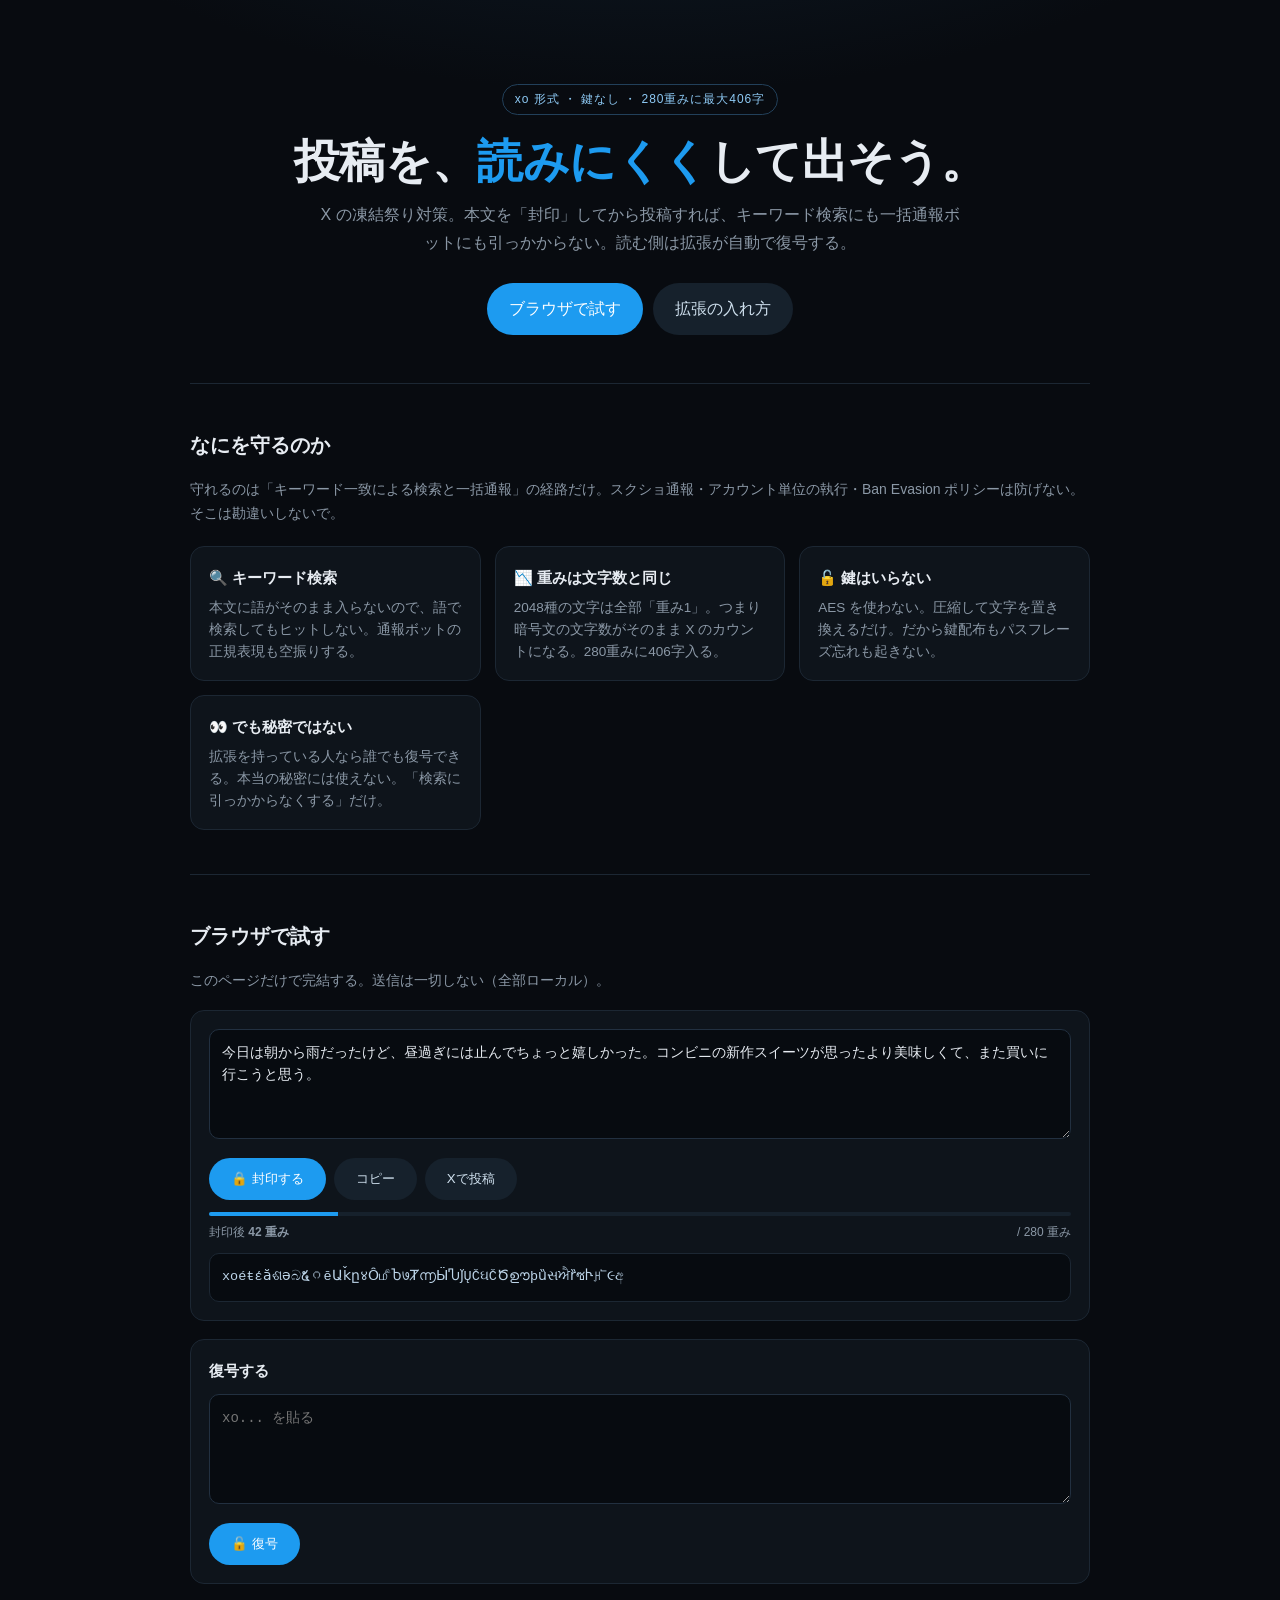
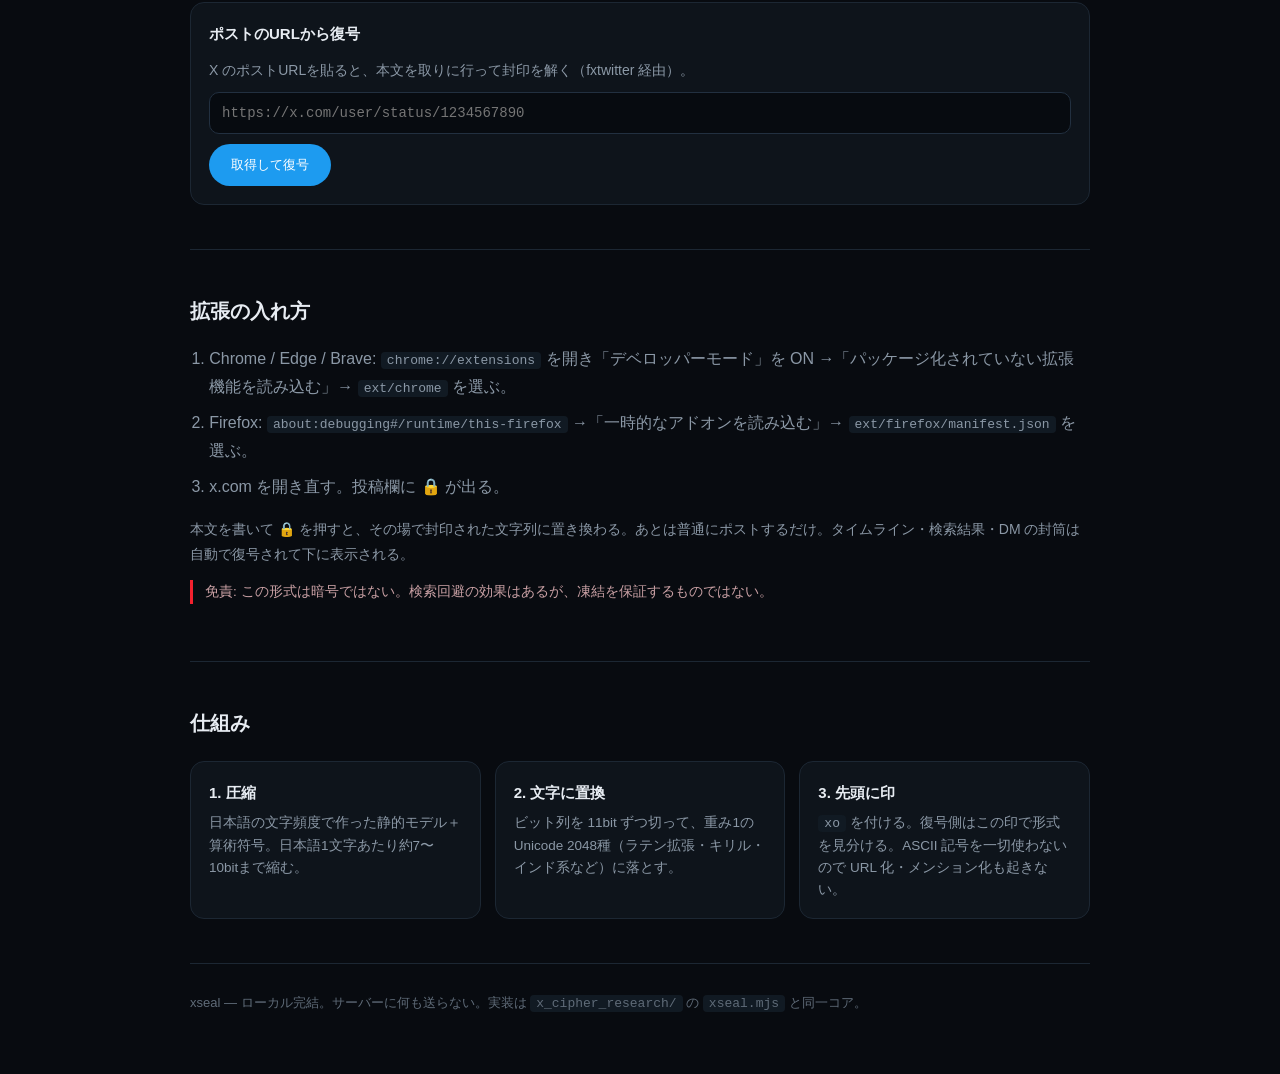
==== docs/index.html @ 74db797f "xseal v1.0.0 — X の投稿を「封印」する Chrome / Firefox 拡張 - 鍵なし・決定的な文字列変換（圧縮 + 文脈つき算術符号 + base2048） - X の重みがすべ" ====
<!doctype html>
<html lang="ja">
<head>
<meta charset="utf-8">
<meta name="viewport" content="width=device-width, initial-scale=1">
<title>xseal — X の投稿を封印して出そう</title>
<meta name="description" content="X の投稿・DM を平文のまま出さずに「封印」して投稿し、タイムライン上で復号する Chrome / Firefox 拡張とウェブツール。">
<style>
  :root { color-scheme: dark; --bg:#080b10; --card:#0e141b; --line:#1c2733; --fg:#e7ecf2; --dim:#8b98a6; --acc:#1d9bf0; }
  * { box-sizing: border-box; }
  body { margin:0; background:radial-gradient(1200px 600px at 50% -10%, #10202f 0%, var(--bg) 60%) no-repeat, var(--bg);
         color:var(--fg); font:16px/1.75 -apple-system,"Segoe UI","Hiragino Sans","Noto Sans JP",sans-serif; }
  .wrap { max-width: 940px; margin: 0 auto; padding: 0 20px; }
  header { padding: 84px 0 48px; text-align: center; }
  .badge { display:inline-block; padding:4px 12px; border:1px solid #22405a; border-radius:9999px; font-size:12px; color:#8ecaf5; letter-spacing:.08em; }
  h1 { font-size: clamp(30px, 6vw, 46px); line-height:1.25; margin: 18px 0 10px; letter-spacing:-.01em; }
  h1 span { color: var(--acc); }
  .lead { color: var(--dim); font-size: 16px; max-width: 640px; margin: 0 auto; }
  .cta { display:flex; gap:10px; justify-content:center; flex-wrap:wrap; margin-top: 26px; }
  a.btn, button { border:0; border-radius:9999px; padding:12px 22px; font:600 15px/1 inherit; cursor:pointer; text-decoration:none;
                  background:var(--acc); color:#fff; display:inline-block; }
  a.btn.ghost, button.ghost { background:#16212c; color:#cfe0ee; }
  a.btn:hover, button:hover { filter: brightness(1.12); }
  section { border-top:1px solid var(--line); padding: 44px 0; }
  h2 { font-size: 20px; margin: 0 0 8px; }
  .muted { color: var(--dim); font-size: 14px; }
  .grid { display:grid; grid-template-columns: repeat(auto-fit, minmax(220px, 1fr)); gap: 14px; margin-top: 20px; }
  .card { background: var(--card); border:1px solid var(--line); border-radius: 14px; padding: 18px 18px 16px; }
  .card h3 { margin: 0 0 6px; font-size: 15px; }
  .card p { margin: 0; color: var(--dim); font-size: 13.5px; line-height:1.65; }
  .tool { background: var(--card); border:1px solid var(--line); border-radius: 14px; padding: 18px; margin-top: 18px; }
  textarea { width:100%; min-height:110px; padding:12px; border-radius:10px; border:1px solid #223040; background:#070b10;
             color:var(--fg); font:14px/1.6 ui-monospace,"SF Mono",Menlo,monospace; resize:vertical; }
  textarea:focus { outline:2px solid var(--acc); outline-offset:-1px; }
  .row { display:flex; gap:8px; flex-wrap:wrap; align-items:center; margin-top:10px; }
  .meter { height:4px; border-radius:2px; background:#16212c; margin-top:12px; overflow:hidden; }
  .meter > i { display:block; height:100%; width:0; background:var(--acc); transition:width .2s; }
  .meter.over > i { background:#f4212e; }
  .stat { display:flex; justify-content:space-between; font-size:12px; color:var(--dim); margin-top:6px; }
  .ok { color:#2ecc71; } .bad { color:#f4212e; }
  code { background:#111a23; padding:1px 6px; border-radius:4px; font-size:13px; }
  .env { word-break:break-all; font:13.5px/1.7 ui-monospace,Menlo,monospace; color:#bcd4e8;
         background:#070b10; border:1px solid var(--line); border-radius:10px; padding:12px; margin-top:10px; max-height:180px; overflow:auto; }
  ol { padding-left: 1.2em; color: var(--dim); }
  ol li { margin: 8px 0; }
  footer { border-top:1px solid var(--line); padding: 28px 0 60px; color:#5f6b78; font-size:13px; }
  .warn { border-left:3px solid #f4212e; padding-left:12px; color:#c9a0a4; font-size:13.5px; }
</style>
</head>
<body>
<div class="wrap">
  <header>
    <span class="badge">xo 形式 ・ 鍵なし ・ 280重みに最大406字</span>
    <h1>投稿を、<span>読みにくく</span>して出そう。</h1>
    <p class="lead">X の凍結祭り対策。本文を「封印」してから投稿すれば、キーワード検索にも一括通報ボットにも引っかからない。読む側は拡張が自動で復号する。</p>
    <div class="cta">
      <a class="btn" href="#tool">ブラウザで試す</a>
      <a class="btn ghost" href="#ext">拡張の入れ方</a>
    </div>
  </header>

  <section id="why">
    <h2>なにを守るのか</h2>
    <p class="muted">守れるのは「キーワード一致による検索と一括通報」の経路だけ。スクショ通報・アカウント単位の執行・Ban Evasion ポリシーは防げない。そこは勘違いしないで。</p>
    <div class="grid">
      <div class="card"><h3>🔍 キーワード検索</h3><p>本文に語がそのまま入らないので、語で検索してもヒットしない。通報ボットの正規表現も空振りする。</p></div>
      <div class="card"><h3>📉 重みは文字数と同じ</h3><p>2048種の文字は全部「重み1」。つまり暗号文の文字数がそのまま X のカウントになる。280重みに406字入る。</p></div>
      <div class="card"><h3>🔓 鍵はいらない</h3><p>AES を使わない。圧縮して文字を置き換えるだけ。だから鍵配布もパスフレーズ忘れも起きない。</p></div>
      <div class="card"><h3>👀 でも秘密ではない</h3><p>拡張を持っている人なら誰でも復号できる。本当の秘密には使えない。「検索に引っかからなくする」だけ。</p></div>
    </div>
  </section>

  <section id="tool">
    <h2>ブラウザで試す</h2>
    <p class="muted">このページだけで完結する。送信は一切しない（全部ローカル）。</p>

    <div class="tool">
      <textarea id="plain">今日は朝から雨だったけど、昼過ぎには止んでちょっと嬉しかった。コンビニの新作スイーツが思ったより美味しくて、また買いに行こうと思う。</textarea>
      <div class="row">
        <button id="enc">🔒 封印する</button>
        <button class="ghost" id="copy">コピー</button>
        <button class="ghost" id="toX">Xで投稿</button>
      </div>
      <div class="meter" id="meter"><i></i></div>
      <div class="stat"><span>封印後 <b id="cw">—</b></span><span>/ 280 重み</span></div>
      <div class="env" id="cipher">ここに封印後の文字列が出ます</div>
    </div>

    <div class="tool">
      <h3 style="margin:0 0 10px;font-size:15px">復号する</h3>
      <textarea id="in" placeholder="xo... を貼る"></textarea>
      <div class="row"><button id="dec">🔓 復号</button><span id="decstat" class="muted" style="margin:0"></span></div>
      <div class="env" id="out" style="display:none"></div>
    </div>

    <div class="tool">
      <h3 style="margin:0 0 10px;font-size:15px">ポストのURLから復号</h3>
      <p class="muted" style="margin:0 0 10px">X のポストURLを貼ると、本文を取りに行って封印を解く（fxtwitter 経由）。</p>
      <input id="url" placeholder="https://x.com/user/status/1234567890" style="width:100%;padding:12px;border-radius:10px;border:1px solid #223040;background:#070b10;color:#e7ecf2;font:14px ui-monospace,Menlo,monospace">
      <div class="row"><button id="fetch">取得して復号</button><span id="fstat" class="muted" style="margin:0"></span></div>
      <div class="env" id="fout" style="display:none"></div>
    </div>
  </section>

  <section id="ext">
    <h2>拡張の入れ方</h2>
    <ol>
      <li>Chrome / Edge / Brave: <code>chrome://extensions</code> を開き「デベロッパーモード」を ON →「パッケージ化されていない拡張機能を読み込む」→ <code>ext/chrome</code> を選ぶ。</li>
      <li>Firefox: <code>about:debugging#/runtime/this-firefox</code> →「一時的なアドオンを読み込む」→ <code>ext/firefox/manifest.json</code> を選ぶ。</li>
      <li>x.com を開き直す。投稿欄に 🔒 が出る。</li>
    </ol>
    <p class="muted">本文を書いて 🔒 を押すと、その場で封印された文字列に置き換わる。あとは普通にポストするだけ。タイムライン・検索結果・DM の封筒は自動で復号されて下に表示される。</p>
    <p class="warn">免責: この形式は暗号ではない。検索回避の効果はあるが、凍結を保証するものではない。</p>
  </section>

  <section id="how">
    <h2>仕組み</h2>
    <div class="grid">
      <div class="card"><h3>1. 圧縮</h3><p>日本語の文字頻度で作った静的モデル＋算術符号。日本語1文字あたり約7〜10bitまで縮む。</p></div>
      <div class="card"><h3>2. 文字に置換</h3><p>ビット列を 11bit ずつ切って、重み1の Unicode 2048種（ラテン拡張・キリル・インド系など）に落とす。</p></div>
      <div class="card"><h3>3. 先頭に印</h3><p><code>xo</code> を付ける。復号側はこの印で形式を見分ける。ASCII 記号を一切使わないので URL 化・メンション化も起きない。</p></div>
    </div>
  </section>

  <footer>
    xseal — ローカル完結。サーバーに何も送らない。実装は <code>x_cipher_research/</code> の <code>xseal.mjs</code> と同一コア。
  </footer>
</div>

<script>/* xseal core (generated) — do not edit. source: x_cipher_research/*.mjs */
(function () {
'use strict';
// ==== alpha1024.mjs ====
// 重み1で安全に使える1024文字（NFC安定・ASCII記号/RTL/結合文字を除外）
// 情報量: 1文字=10bit=1.25バイト
const ALPHA = "¡¢£¤¥¦§©«¬®°±¶·»¿ÀÁÂÃÄÅÆÇÈÉÊËÌÍÎÏÐÑÒÓÔÕÖ×ØÙÚÛÜÝÞßàáâãäåæçèéêëìíîïðñòóôõö÷øùúûüýþÿĀāĂăĄąĆćĈĉĊċČčĎďĐđĒēĔĕĖėĘęĚěĜĝĞğĠġĢģĤĥĦħĨĩĪīĬĭĮįİıĴĵĶķĸĹĺĻļĽľŁłŃńŅņŇňŊŋŌōŎŏŐőŒœŔŕŖŗŘřŚśŜŝŞşŠšŢţŤťŦŧŨũŪūŬŭŮůŰűŲųŴŵŶŷŸŹźŻżŽžƀƁƂƃƄƅƆƇƈƉƊƋƌƍƎƏƐƑƒƓƔƕƖƗƘƙƚƛƜƝƞƟƠơƢƣƤƥƦƧƨƩƪƫƬƭƮƯưƱƲƳƴƵƶƷƸƹƺƻƼƽƾƿǀǁǂǃǍǎǏǐǑǒǓǔǕǖǗǘǙǚǛǜǝǞǟǠǡǢǣǤǥǦǧǨǩǪǫǬǭǮǯǰǴǵǶǷǸǹǺǻǼǽǾǿȀȁȂȃȄȅȆȇȈȉȊȋȌȍȎȏȐȑȒȓȔȕȖȗȘșȚțȜȝȞȟȠȡȢȣȤȥȦȧȨȩȪȫȬȭȮȯȰȱȲȳȴȵȶȷȸȹȺȻȼȽȾȿɀɁɂɃɄɅɆɇɈɉɊɋɌɍɎɏɐɑɒɓɔɕɖɗɘəɚɛɜɝɞɟɠɡɢɣɤɥɦɧɨɩɪɫɬɭɮɯɰɱɲɳɴɵɶɷɸɹɺɻɼɽɾɿʀʁʂʃʄʅʆʇʈʉʊʋʌʍʎʏʐʑʒʓʔʕʖʗʘʙʚʛʜʝʞʟʠʡʢʣʤʥʦʧʨʩʪʫʬʭʮʯʹʺʻʼʽʾʿˀˁ˂˃˄˅ˆˇˈˉˊˋˌˍˎˏːˑ˒˓˔˕˖˗˞˟˥˦˧˨˩˪˫ˬ˭ˮ˯˰˱˲˳˴˵˶˷˸˹˺˻˼˽˾˿ͰͱͲͳ͵ͶͷͻͼͽͿΆΈΉΊΌΎΏΐΑΒΓΔΕΖΗΘΙΚΛΜΝΞΟΠΡΣΤΥΦΧΨΩΪΫάέήίΰαβγδεζηθικλμνξοπρςστυφχψωϊϋόύώϏϗϘϙϚϛϜϝϞϟϠϡϢϣϤϥϦϧϨϩϪϫϬϭϮϯϳ϶ϷϸϺϻϼϽϾϿЀЁЂЃЄЅІЇЈЉЊЋЌЍЎЏАБВГДЕЖЗИЙКЛМНОПРСТУФХЦЧШЩЪЫЬЭЮЯабвгдежзийклмнопрстуфхцчшщъыьэюяѐёђѓєѕіїјљњћќѝўџѠѡѢѣѤѥѦѧѨѩѪѫѬѭѮѯѰѱѲѳѴѵѶѷѸѹѺѻѼѽѾѿҀҁ҂ҊҋҌҍҎҏҐґҒғҔҕҖҗҘҙҚқҜҝҞҟҠҡҢңҤҥҦҧҨҩҪҫҬҭҮүҰұҲҳҴҵҶҷҸҹҺһҼҽҾҿӀӁӂӃӄӅӆӇӈӉӊӋӌӍӎӏӐӑӒӓӔӕӖӗӘәӚӛӜӝӞӟӠӡӢӣӤӥӦӧӨөӪӫӬӭӮӯӰӱӲӳӴӵӶӷӸӹӺӻӼӽӾӿԀԁԂԃԄԅԆԇԈԉԊԋԌԍԎԏԐԑԒԓԔԕԖԗԘԙԚԛԜԝԞԟԠԡԢԣԤԥԦԧԨԩԪԫԬԭԮԯԱԲԳԴԵԶԷԸԹԺԻԼԽԾԿՀՁՂՃՄՅՆՇՈՉՊՋՌՍՎՏՐՑՒՓՔՕՖՙ՚՛՜՝՞՟ՠաբգդեզէըթժ";

// ==== alpha2048.mjs ====
const ALPHA2048 = "¡¢£¤¥¦§©«¬®°±¶·»¿ÀÁÂÃÄÅÆÇÈÉÊËÌÍÎÏÐÑÒÓÔÕÖ×ØÙÚÛÜÝÞßàáâãäåæçèéêëìíîïðñòóôõö÷øùúûüýþÿĀāĂăĄąĆćĈĉĊċČčĎďĐđĒēĔĕĖėĘęĚěĜĝĞğĠġĢģĤĥĦħĨĩĪīĬĭĮįİıĴĵĶķĸĹĺĻļĽľŁłŃńŅņŇňŊŋŌōŎŏŐőŒœŔŕŖŗŘřŚśŜŝŞşŠšŢţŤťŦŧŨũŪūŬŭŮůŰűŲųŴŵŶŷŸŹźŻżŽžƀƁƂƃƄƅƆƇƈƉƊƋƌƍƎƏƐƑƒƓƔƕƖƗƘƙƚƛƜƝƞƟƠơƢƣƤƥƦƧƨƩƪƫƬƭƮƯưƱƲƳƴƵƶƷƸƹƺƻƼƽƾƿǀǁǂǃǍǎǏǐǑǒǓǔǕǖǗǘǙǚǛǜǝǞǟǠǡǢǣǤǥǦǧǨǩǪǫǬǭǮǯǰǴǵǶǷǸǹǺǻǼǽǾǿȀȁȂȃȄȅȆȇȈȉȊȋȌȍȎȏȐȑȒȓȔȕȖȗȘșȚțȜȝȞȟȠȡȢȣȤȥȦȧȨȩȪȫȬȭȮȯȰȱȲȳȴȵȶȷȸȹȺȻȼȽȾȿɀɁɂɃɄɅɆɇɈɉɊɋɌɍɎɏɐɑɒɓɔɕɖɗɘəɚɛɜɝɞɟɠɡɢɣɤɥɦɧɨɩɪɫɬɭɮɯɰɱɲɳɴɵɶɷɸɹɺɻɼɽɾɿʀʁʂʃʄʅʆʇʈʉʊʋʌʍʎʏʐʑʒʓʔʕʖʗʘʙʚʛʜʝʞʟʠʡʢʣʤʥʦʧʨʩʪʫʬʭʮʯʹʺʻʼʽʾʿˀˁ˂˃˄˅ˆˇˈˉˊˋˌˍˎˏːˑ˒˓˔˕˖˗˞˟˥˦˧˨˩˪˫ˬ˭ˮ˯˰˱˲˳˴˵˶˷˸˹˺˻˼˽˾˿ͰͱͲͳ͵ͶͷͻͼͽͿΆΈΉΊΌΎΏΐΑΒΓΔΕΖΗΘΙΚΛΜΝΞΟΠΡΣΤΥΦΧΨΩΪΫάέήίΰαβγδεζηθικλμνξοπρςστυφχψωϊϋόύώϏϗϘϙϚϛϜϝϞϟϠϡϢϣϤϥϦϧϨϩϪϫϬϭϮϯϳ϶ϷϸϺϻϼϽϾϿЀЁЂЃЄЅІЇЈЉЊЋЌЍЎЏАБВГДЕЖЗИЙКЛМНОПРСТУФХЦЧШЩЪЫЬЭЮЯабвгдежзийклмнопрстуфхцчшщъыьэюяѐёђѓєѕіїјљњћќѝўџѠѡѢѣѤѥѦѧѨѩѪѫѬѭѮѯѰѱѲѳѴѵѶѷѸѹѺѻѼѽѾѿҀҁ҂ҊҋҌҍҎҏҐґҒғҔҕҖҗҘҙҚқҜҝҞҟҠҡҢңҤҥҦҧҨҩҪҫҬҭҮүҰұҲҳҴҵҶҷҸҹҺһҼҽҾҿӀӁӂӃӄӅӆӇӈӉӊӋӌӍӎӏӐӑӒӓӔӕӖӗӘәӚӛӜӝӞӟӠӡӢӣӤӥӦӧӨөӪӫӬӭӮӯӰӱӲӳӴӵӶӷӸӹӺӻӼӽӾӿԀԁԂԃԄԅԆԇԈԉԊԋԌԍԎԏԐԑԒԓԔԕԖԗԘԙԚԛԜԝԞԟԠԡԢԣԤԥԦԧԨԩԪԫԬԭԮԯԱԲԳԴԵԶԷԸԹԺԻԼԽԾԿՀՁՂՃՄՅՆՇՈՉՊՋՌՍՎՏՐՑՒՓՔՕՖՙ՚՛՜՝՞՟ՠաբգդեզէըթժիլխծկհձղճմյնշոչպջռսվտրցւփքօֆֈ։֊֍֎֏ႠႡႢႣႤႥႦႧႨႩႪႫႬႭႮႯႰႱႲႳႴႵႶႷႸႹႺႻႼႽႾႿჀჁჂჃჄჅჇჍაბგდევზთიკლმნოპჟრსტუფქღყშჩცძწჭხჯჰჱჲჳჴჵჶჷჸჹჺ჻ჽჾჿऄअआइईउऊऋऌऍऎएऐऑऒओऔकखगघङचछजझञटठडढणतथदधनऩपफबभमयरऱलळऴवशषसहऽॐॠॡ।॥०१२३४५६७८९॰ॱॲॳॴॵॶॷॸॹॺॻॼॽॾॿঀঅআইঈউঊঋঌএঐওঔকখগঘঙচছজঝঞটঠডঢণতথদধনপফবভমযরলশষসহঽৎৠৡ০১২৩৪৫৬৭৮৯ৰৱ৲৳৴৵৶৷৸৹৺৻ৼ৽ਅਆਇਈਉਊਏਐਓਔਕਖਗਘਙਚਛਜਝਞਟਠਡਢਣਤਥਦਧਨਪਫਬਭਮਯਰਲਵਸਹੜ੦੧੨੩੪੫੬੭੮੯ੲੳੴ੶અઆઇઈઉઊઋઌઍએઐઑઓઔકખગઘઙચછજઝઞટઠડઢણતથદધનપફબભમયરલળવશષસહઽૐૠૡ૦૧૨૩૪૫૬૭૮૯૰૱ૹଅଆଇଈଉଊଋଌଏଐଓଔକଖଗଘଙଚଛଜଝଞଟଠଡଢଣତଥଦଧନପଫବଭମଯରଲଳଵଶଷସହଽୟୠୡ୦୧୨୩୪୫୬୭୮୯୰ୱ୲୳୴୵୶୷ஃஅஆஇஈஉஊஎஏஐஒஓஔகஙசஜஞடணதநனபமயரறலளழவஶஷஸஹௐ௦௧௨௩௪௫௬௭௮௯௰௱௲௳௴௵௶௷௸௹௺అఆఇఈఉఊఋఌఎఏఐఒఓఔకఖగఘఙచఛజఝఞటఠడఢణతథదధనపఫబభమయరఱలళఴవశషసహఽౘౙౚ౜ౝౠౡ౦౧౨౩౪౫౬౭౮౯౷౸౹౺౻౼౽౾౿ಀ಄ಅಆಇಈಉಊಋಌಎಏಐಒಓಔಕಖಗಘಙಚಛಜಝಞಟಠಡಢಣತಥದಧನಪಫಬಭಮಯರಱಲಳವಶಷಸಹಽ೜ೝೞೠೡ೦೧೨೩೪೫೬೭೮೯ೱೲഄഅആഇഈഉഊഋഌഎഏഐഒഓഔകഖഗഘങചഛജഝഞടഠഡഢണതഥദധനഩപഫബഭമയരറലളഴവശഷസഹഺഽൎ൏ൔൕൖ൘൙൚൛൜൝൞ൟൠൡ൦൧൨൩൪൫൬൭൮൯൰൱൲൳൴൵൶൷൸൹ൺൻർൽൾൿඅආඇඈඉඊඋඌඍඎඏඐඑඒඓඔඕඖකඛගඝඞඟචඡජඣඤඥඦටඨඩඪණඬතථදධනඳපඵබභමඹයරලවශෂසහළෆ෦෧෨෩෪෫෬෭෮෯෴กขฃคฅฆงจฉชซฌญฎฏฐฑฒณดตถทธนบปผฝพฟภมยรฤลฦวศษสหฬอฮฯะา฿เแโใไๅๆ๏๐๑๒๓๔๕๖๗๘๙๚๛ກຂຄຆງຈຉຊຌຍຎຏຐຑຒຓດຕຖທຘນບປຜຝພຟຠມຢຣລວຨຩສຫຬອຮຯະາຽເແໂໃໄໆ໐໑໒໓໔໕໖໗໘໙ໞໟༀ༁༂༃༄༅༆༇༈༉༊་།༎༏༐༑༒༓༔༕༖༗༚༛༜༝༞༟༠༡༢༣༤༥༦༧༨༩༪༫༬༭༮༯༰༱༲༳༴༶༸༺";

// ==== ja_model.mjs ====
// 自動生成: explore_huffman.py (学習元 digest.md, 109554字)
// 記号: chars[0..N) = 文字, escIndex = ESC(未知文字は ESC + UTF-32LE 4バイト)
const MODEL = {"n":1024,"chars":" !\"#$%&'()*+,-./0123456789:;<=>?@ABCDEFGHIJKLMNOPQRSTUVWXYZ[\\]^_`abcdefghijklmnopqrstuvwxyz{|}~ぁあぃいぅうぇえぉおかがきぎくぐけげこごさざしじすずせぜそぞただちぢっつづてでとどなにぬねのはばぱひびぴふぶぷへべぺほぼぽまみむめもゃやゅゆょよらりるれろゎわゐゑをんゔゕゖァアィイゥウェエォオカガキギクグケゲコゴサザシジスズセゼソゾタダチヂッツヅテデトドナニヌネノハバパヒビピフブプヘベペホボポマミムメモャヤュユョヨラリルレロヮワヰヱヲンヴヵヶヷヸヹヺ、。・ー〜…‥「」『』（）［］｛｝【】〈〉《》〔〕！？：；／＼＋－＝％＃＆＊＠＄０１２３４５６７８９\n日月年出典記発人—動界事一生開隈載行文名言者画中対投史自本上大定作的主稿学代制用示関義立野★物時化原在結淫全報明例語世件→引新成高公荒發現除使合目裁表不内夢活炎音実特別無校退邸廃削民県先参称像部存信決性警同凍第法前字呼多体通架騒検数能当連見録十会間有獣覧告場要戦国加光流構金理送川期等後神田笑正元外反所板罪済受判地派式顔治察説平付方厨最手他入初悪山書分長非復聖設度下掲知為狂橋住子素冷題起垢思配社係心市害証島葉争嫌確唯運小過輩問来認始政象独止指差殺和料材真東持集際予以論団撃変攻北情未女由視伝護爆終容祥力近想批可何求取登三権系単形続々恒教唱消催俺頃工猿気組込創暴晒意福様歌約謝務直資述点価志師類去太果回共声茶宏再弾乗貴解売掘海規項安防強評☆因裸提態士弁産話彼量犯破基募凸尊死面誹謗切放聞万西違扱二道進味営店誕沢業男京岡専今追空傷品誤常党藤被鍵及末推広周織好抗富祭谷返絵睡保難断索模区旧属児身重向捕散ﾊﾟﾝ完接次請着古美宣澤洋門転拡置家撮父歳逮収刑応麦相弱機議総欄王絶唐敵〇曲鯖写観降利個統風優増離惑側危府楽得注魔老駅威宅竹然六格隠勢食台頭著眠否故識号夜夏状渋聡童了ﾙ挙叩坂偽幕緑擁混質達納改勝摘図露射影園室司障株造念値比低交泰抜支迷便都管極急益天描純更列照井番章逃端張健貼盛口景将飯聴策限含激感豆読険帝疑樹映哉親裏黒位各五庁瑙四異整半牛衰ＯＥ首溶源暦署帰型任継震兎球準遂突円町繰卵処諸千少飲巡略線換較移蔑白刃崩壊訴庫超失守排双喧嘩編経似般族才趣局村複職那丸昌瀬碍致商逆調測該概詳細汚八標姿効氏背蔽既功左色申顕彦響清域歴覇私丁砲尖閣没採崎木南打援戸粘願残翼員脅布供礼頻両版鎖禁岸耳計必霊徳郎待嘘～厳承奇種与","charLens":[4,13,13,8,15,15,15,15,8,8,7,15,9,7,7,10,7,7,6,8,9,8,8,9,9,9,8,15,15,13,15,15,13,9,12,10,10,11,12,11,9,9,14,10,12,9,9,10,11,14,11,10,9,10,9,12,11,12,13,15,15,15,15,8,11,7,10,10,10,8,11,10,10,7,13,9,10,8,8,8,11,14,9,9,6,9,11,10,8,11,15,15,6,15,15,13,8,15,7,15,8,15,10,15,9,8,7,9,12,9,12,9,11,8,12,8,12,6,11,8,11,10,13,9,14,7,9,9,15,8,10,15,7,7,7,9,7,6,12,11,6,7,11,14,13,11,15,11,12,13,10,12,15,11,14,14,8,10,12,9,8,11,9,14,12,12,9,8,8,6,7,11,15,9,15,15,7,9,15,15,15,12,8,10,8,12,9,12,10,13,9,6,11,8,12,9,10,13,12,9,12,10,11,10,10,8,9,11,14,12,15,9,10,9,15,9,9,15,9,10,8,9,10,8,11,9,10,12,10,11,6,10,12,10,10,10,14,12,12,11,11,11,6,10,10,10,11,10,12,10,13,11,15,9,9,9,9,10,15,12,15,15,15,7,14,15,13,15,15,15,15,6,7,8,6,11,13,15,6,6,9,9,8,8,15,15,15,15,14,14,15,15,15,15,15,15,11,12,13,15,8,15,14,15,11,15,15,14,14,14,14,14,14,14,14,14,14,14,14,14,14,6,7,7,8,8,8,8,9,9,9,9,9,9,9,9,9,9,9,9,9,9,9,9,9,9,9,10,10,10,10,10,10,10,10,10,10,10,10,10,10,10,10,10,10,10,10,10,10,10,10,10,10,10,10,10,10,10,10,10,10,10,10,10,10,10,10,11,11,11,11,11,11,11,11,11,11,11,11,11,11,11,11,11,11,11,11,11,11,11,11,11,11,11,11,11,11,11,11,11,11,11,11,11,11,11,11,11,11,11,11,11,11,11,11,11,11,11,11,11,11,11,11,11,11,11,11,11,11,11,11,11,11,11,11,11,11,11,11,11,11,11,11,11,11,11,11,11,11,11,11,11,11,11,11,11,11,11,11,11,11,11,11,11,11,11,11,11,11,11,11,11,11,11,11,11,11,11,11,11,11,11,11,11,11,11,11,11,11,11,11,11,12,12,12,12,12,12,12,12,12,12,12,12,12,12,12,12,12,12,12,12,12,12,12,12,12,12,12,12,12,12,12,12,12,12,12,12,12,12,12,12,12,12,12,12,12,12,12,12,12,12,12,12,12,12,12,12,12,12,12,12,12,12,12,12,12,12,12,12,12,12,12,12,12,12,12,12,12,12,12,12,12,12,12,12,12,12,12,12,12,12,12,12,12,12,12,12,12,12,12,12,12,12,12,12,12,12,12,12,12,12,12,12,12,12,12,12,12,12,12,12,12,12,12,12,12,12,12,12,12,12,12,12,12,12,12,12,12,12,12,12,12,12,12,12,12,12,12,12,12,12,12,12,12,12,12,12,12,12,12,12,12,12,12,12,12,12,12,12,12,12,12,12,12,12,12,12,12,12,12,12,12,12,13,13,13,13,13,13,13,13,13,13,13,13,13,13,13,13,13,13,13,13,13,13,13,13,13,13,13,13,13,13,13,13,13,13,13,13,13,13,13,13,13,13,13,13,13,13,13,13,13,13,13,13,13,13,13,13,13,13,13,13,13,13,13,13,13,13,13,13,13,13,13,13,13,13,13,13,13,13,13,13,13,13,13,13,13,13,13,13,13,13,13,13,13,13,13,13,13,13,13,13,13,13,13,13,13,13,13,13,13,13,13,13,13,13,13,13,13,13,13,13,13,13,13,13,13,13,13,13,13,13,13,13,13,13,13,13,13,13,13,13,13,13,13,13,13,13,13,13,13,13,13,13,13,13,13,13,13,13,13,13,13,13,13,13,13,13,13,13,13,13,13,13,13,13,13,13,13,13,13,13,13,13,13,13,13,13,13,13,13,13,13,13,13,13,13,13,13,13,13,13,13,13,13,13,13,13,13,13,13,13,13,13,13,13,13,13,13,13,13,13,13,13,13,13,14,14,14,14,14,14,14,14,14,14,14,14,14,14,14,14,14,14,14,14,14,14,14,14,14,14,14,14,14,14,14,14,14,14,14,14,14,14,14,14,14,14,14,14,14,14,14,14,14,14,14,14,14,14,14,14,14,14,14,14,14,14,14,14,14,14,14,14,14,14,14,14,14,14,14,14,14,14,14,14,14,14,14,14,14,14,14,14,14,14,14,14,14,14,14,14,14,14,14,14,14,14,14,14,14,14,6],"byteLens":[1,8,11,9,10,10,12,14,10,10,9,11,14,9,9,9,10,10,9,10,10,13,13,11,10,11,11,9,12,12,12,9,9,9,11,13,9,10,9,9,11,13,9,12,10,10,12,9,10,9,10,10,10,11,13,12,10,9,10,10,9,10,10,10,13,13,10,12,10,9,11,11,9,10,11,10,13,10,7,7,7,7,7,7,8,9,8,8,8,8,8,8,7,9,7,7,8,8,7,8,8,8,7,8,8,8,9,7,7,8,8,8,8,8,9,9,9,8,8,8,9,8,9,9,8,7,9,9,8,8,8,9,9,10,9,9,8,8,7,8,7,8,9,8,8,9,9,11,13,9,7,9,8,9,9,9,10,9,9,10,12,10,11,10,11,10,11,10,10,10,11,11,10,10,9,11,11,10,10,10,9,10,13,9,13,11,10,10,11,11,9,10,10,10,12,11,8,9,11,10,10,9,12,9,11,9,10,12,13,10,9,11,11,10,10,10,10,12,13,9,11,10,10,12,9,10,9,9,11,10,9,11,9,10,12,9,11,10,10,10,12,9,9,9,10,12,9,11,10,10,9,9,11,10,11,8],"escIndex":1024,"coverage":0.978869};

// ==== huff.mjs ====
// 静的0次Huffman符号化 (日本語用)。依存ゼロ。
// ストリーム形式: [varint コードポイント数][Huffmanビット列][0詰めでバイト境界]


const MAXLEN = 24;

function buildTables(lens) {
  const maxLen = Math.max(...lens);
  if (maxLen > MAXLEN) throw new Error('code length too deep: ' + maxLen);
  // canonical: 長さ昇順 → 同長は記号番号順に連番を振る
  const order = lens.map((l, i) => [l, i]).sort((a, b) => a[0] - b[0] || a[1] - b[1]);
  const code = new Int32Array(lens.length);
  let cur = 0;
  let prev = order[0][0];
  for (const [l, sym] of order) {
    cur <<= l - prev;
    code[sym] = cur;
    cur += 1;
    prev = l;
  }
  // 復号表: tables[l][prefix] = symbol  (-1 = 該当なし)
  const tables = [];
  for (let l = 0; l <= maxLen; l++) tables.push(new Int32Array(1 << l).fill(-1));
  for (let sym = 0; sym < lens.length; sym++) {
    const l = lens[sym];
    if (l > 0 && l <= maxLen) tables[l][code[sym]] = sym;
  }
  return { code, lens, tables, maxLen };
}

const CHAR = buildTables(MODEL.charLens);
const BYTE = buildTables(MODEL.byteLens);
const ESC = MODEL.escIndex;
const CHARS = Array.from(MODEL.chars);
const IDX = new Map(CHARS.map((c, i) => [c, i]));

class BitWriter {
  constructor() {
    this.out = [];
    this.cur = 0;
    this.n = 0;
  }
  put(code, len) {
    for (let i = len - 1; i >= 0; i--) {
      this.cur = (this.cur << 1) | ((code >>> i) & 1);
      if (++this.n === 8) {
        this.out.push(this.cur);
        this.cur = 0;
        this.n = 0;
      }
    }
  }
  finish() {
    if (this.n > 0) this.out.push(this.cur << (8 - this.n));
    return Uint8Array.from(this.out);
  }
}

class BitReader {
  constructor(bytes) {
    this.b = bytes;
    this.p = 0;
    this.cur = 0;
    this.n = 0;
  }
  bit() {
    if (this.n === 0) {
      if (this.p >= this.b.length) throw new Error('huff: unexpected end of stream');
      this.cur = this.b[this.p++];
      this.n = 8;
    }
    const v = (this.cur >> 7) & 1;
    this.cur = (this.cur << 1) & 0xff;
    this.n--;
    return v;
  }
  symbol(T) {
    let bits = 0;
    for (let l = 1; l <= T.maxLen; l++) {
      bits = (bits << 1) | this.bit();
      const s = T.tables[l][bits];
      if (s >= 0) return s;
    }
    throw new Error('huff: invalid code');
  }
}

function putVarint(w, v) {
  while (v >= 128) {
    w.put((v & 0x7f) | 0x80, 8); // 継続ビットを立てる
    v >>>= 7;
  }
  w.put(v, 8);
}

/** 文字列 → 圧縮バイト列 */
function hufCompress(text) {
  const cps = Array.from(text, (c) => c.codePointAt(0));
  const w = new BitWriter();
  putVarint(w, cps.length);
  for (const cp of cps) {
    const ch = String.fromCodePoint(cp);
    const i = IDX.get(ch);
    if (i !== undefined) {
      w.put(CHAR.code[i], CHAR.lens[i]);
    } else {
      w.put(CHAR.code[ESC], CHAR.lens[ESC]);
      const b = new Uint8Array(4);
      new DataView(b.buffer).setUint32(0, cp, true); // UTF-32LE
      for (const x of b) w.put(BYTE.code[x], BYTE.lens[x]);
    }
  }
  return w.finish();
}

/** 圧縮バイト列 → 文字列 */
function hufDecompress(bytes) {
  const r = new BitReader(bytes);
  let n = 0;
  let shift = 0;
  for (;;) {
    // varint (記号ではなくビット直読み)
    let byte = 0;
    for (let i = 0; i < 8; i++) byte = (byte << 1) | r.bit();
    n |= (byte & 0x7f) << shift;
    if ((byte & 0x80) === 0) break;
    shift += 7;
  }
  let out = '';
  for (let k = 0; k < n; k++) {
    const s = r.symbol(CHAR);
    if (s === ESC) {
      let cp = 0;
      for (let i = 0; i < 4; i++) cp |= r.symbol(BYTE) << (i * 8);
      out += String.fromCodePoint(cp >>> 0);
    } else {
      out += CHARS[s];
    }
  }
  return out;
}

const MODEL_INFO = {
  n: MODEL.n,
  coverage: MODEL.coverage,
  maxCharLen: CHAR.maxLen,
  maxByteLen: BYTE.maxLen,
  avgCharBits: MODEL.charLens.reduce((a, l, i) => a + l, 0) / MODEL.charLens.length,
};

/** 圧縮後の理論ビット数（バイト境界丸め込み） */
function hufBits(text) {
  let bits = 0;
  const cps = Array.from(text, (c) => c.codePointAt(0));
  for (const cp of cps) {
    const i = IDX.get(String.fromCodePoint(cp));
    if (i !== undefined) {
      bits += CHAR.lens[i];
    } else {
      let esc = CHAR.lens[ESC];
      for (let k = 0; k < 4; k++) esc += BYTE.lens[(cp >>> (k * 8)) & 0xff];
      bits += esc;
    }
  }
  return bits + 8;
}

// ==== ac_model_1024.mjs ====
const ACDEFAULT = (() => {
const AC_C = 1024;
const AC_V = 1024;
const AC_TOT = 16384;
const AC_SYMS = "\n ntいのaーて\\/なoiあしuたるンカっheに.イ:sマでんかm2c1！と0ヒ@すまpがれうらw_ky、はこr4bだ#をス「ト」もさラア5vッり3キクくき|Tよダ8ルロコA67。け日9おちやズl？?ニId-=xどRg()そ人Hゃめ*オNえKねチMSわレEブリ出フOガ年　U月GつみD面ムタじドツVf（）せY仮ろ言C・プナ行X一メ動Lサ画シウP生見j今開デJバネ／『大テ』ォセz!ジふ本ャ発ィ自FZB中事典qパ寝ぐ上間無Q記エゲグｗ界…ミ笑Wょ信ごぁぎ最作名ｯ者新思前ワモ—方ほ分全入【】定ハ時發ホ学来対何,子野文ュ隈載げ️ざ配ビ明字気目高投架的知ギば体原決ず平ノ校ソ〜好抜俺ぇ‼川十不終後報制同び小世べ戦流👍外ゴ過通ボ悪持ゥ示当参感ﾝへﾍョ部下成荒主語史期←実神ケ回廃用化像多ぶ除手初関ピ結取ァ変数消ﾞ公代在使ポ金物会音地引女々稿山淫良表活合怖別先立夢理法二始件→味内削光ｰベ性ヤ特ザ場💢現※存泣誰情男去度普義可話録嫌様頭真～民食意能ェ確例罪未違私欄送放判顔ぜ★近映垢付ぞ､登集楽ﾁ👊番告解夏ﾌ要死ゼ想島受破万第設獣裁白風謝ﾊひ国起♪退ゆ炎所”呼む撮僕断込周奴ﾅ加正ぱ声凍石派強説♡以指\"ｲｷ長元差聴待田○連検題認切鳴ﾀ力休福乗家県非称限歌社曲横害早%欲書視絶身騒茶ﾟﾙ🏻聖三直仲心共覧爆ぷ緑突😅🔥美式予員料写素優反増士ゾ君谷構有愛冷邸葉撃然達😡復転読❤ﾄ`他ゅヌ品許‍ペ点治眠東警&^ｸ超🐮呂🤣止殺ヴｶ厨安問類売右口０゛係運果批業😎続伝泰失影誕渋犯描飲察常草被演精叩機幕歳海返ｽ住射北ヘ×１等狭和晒＝ぽ散悲際市頃;❓次団ぬ+卵居鬼辞空向願求材道板夜聞ｱ位狂独：健瞬供ｊ接済広護態天岡助遊癖🤓論容拡産置号村😰証為識危沢祭兄ぃ’💦腰由汚組隠覚量ぼ絵仕麦ｮ色電🈵満闘相象低掲太故づ円魔選足礼ぅｼ個提唱介応🤗価争追教混裸飯編少値橋離政営科友哀ﾋ３👎基買戻ｩ🐷索唯輩攻注急約謎屋考ヨ朝ﾜ穴鬱単規張祥左暴鯖割夫着ユ王車魚丈👏難線古師勢催⁉触ﾃ😁＃列工志形計進弁赤齢🎶完再凸壊敵系勝響軍水ぉﾏ推観扱降逃権血評盛創惑敗処辛玉舐💥─末防半統偏貴門誤装己胸似隣刑務親怒静毎ｿ棒弱尊誹謗役台激震彼状木閉久隊嬉🫵募傷改〇帰便店藤更痛雑２ｳ里💕保四効恒蔽嘘滅排険掘雨焼了😭寄酷ｖｌぴ猿請模弾児馬質Ｏ納重党善西妙埋ﾘﾉ腹―資述交繋迷都宿族熱収局肉座器駅週星角調五議貼☆因鹿側豆複京宏布黙ｴ章区版耳型守帝父況命極春童及'速票企ｐ項延専必剣望案母並懐級弟騙ﾎ整脱摘露劇我園佐";
const AC_GZ = "H4sIAAAAAAAC/+x9B7glRZV/VYfbt++74b37co6T3uQ3TGAiDDNMBGGIQ845CJIFQQVFUFBQUVhzwoyKohjQVdk1gWl1zWvc9b8L3+4aWXX3f+p0dd2q7uq+fe+7L8yb/urreztUV1VXV9fvV+ecOvVJahKDFMk2kif9hJIlsFHyM9jK5BnSB/8WbDYcGWQhyeHVK/E3R23SBIGSMdhOI60Qi5IdRo87Qm6GmE1w5nQ4U8DYLHSQr1MKZylpJ78zKVlLluHRLrKG9JJbySDGaiKryXZyFFw5hpxKV0K+izCXEsRaAKUZwViHkk5yN5nAHChxYOslbfD7Y4MdryR/g+daC3uHkwyUncKdFGIbcG4QnvZseNoRYuIdK6D888mbIP0JOOs9bxsZh+sl2FtDuuC3i2zAMlhYvmZyrHimMpQzC08+QlZBumsg9VayHuqtE+NS8gU434YpLIZfl9cShRL4d3fwlMYhHfa/mB9PYN1QXnYKZVwgcs2KPS8cieWi+DQsDxeerVLrefJDfIedeLwFrrOrzbCZInf//ia49zB+lZV3QFyh8P4p1nOTlPM+/r9fOstKNyjd1wapDQVKXMmPQrm8kuXxyIXaa8OnCN6Rxfa4kB9ZUg5e/fRK+XeG7mbpF/BttmGduoGrQzx/v0Y6Mf081hI7XsVrxNtaMSU5mPx5vP8+Tf4UU5PDFpFmsF5YenlMy9RcY29nAPcKgSstSmwTvww/DVdbpiZR037p2mFbzutJ19q8r75dk1abNofgnfp7BkXN+q2vnX9DVOlFgmFQqdVw+iuUIzeyNEOatHulfb+Wlkc8pxmRi75cdkTcplCbr7wZV9RXU0RdmJG1EFUuNya2l29JpOnymF7ZB6q8a/kJmhPGNXlfHt1+gvuu9qr/VK6mNpyEZXEjW54Z8SVVr+1k1/RP7mpbmq4PUM83aXOz8S22kw9SA76yTnIiIPhKchm+8wzdTHYCDm0jJ0NvOAR9GYtbhJQWGN1kFOIfhj3oUkBTtj9KPgBHL4D9HqjdP9PtVpYcAt9dHnHOBGRj+bXA3hryJfim1kC8NrLRMCHH/zPy2JYGoJ2cTI7DuAbZBEcLALkXk/fah0DpDbIbv8YRKMteuIs9kQsxnoBU12AOeYjTDijNWEMTPsVqSOPdwAK2wbl7MNXTaRcZhpwOgTt64Z59kE8BYhegD2FtezOkzxBiAtE3A8/eDHdl4I4MhFYozTJek72QOkuxF3MyIJQgLsP2AbjLgDRcSInVcQFSOgxydeD6MKTSDjE7sD4HeE/ejF/HMuQqZYjBSlDg10z+/eXgjr+SbjIPrlNEd4YNBsbyvs/1UPuO6KcsuCND7oB360CsHBzPw5Q78C4Dfi18Joo5Z3ibMHjr8lK2sMwWP8t+M/is7Om9VAw8bhWY1Me/cxP77WXIC0uYuomoXoLzfm9S4n27n3oBS+XA2U/A8TzYM3nefqkM5Es5rMWy+JIN/Pe+iBzy0xw+JYvnl6XES1/A9L2zDk/Xwe/EwjsNfHYLnyjHvzMT7rM4Dni9oV8mVsOGeAse62TXXXxuC+vHwTfp4r7HWczA15sT53P8TAbSMcWXbnFGkuGxM9K93ZpeLS+lb0JpSpxnljAHC69agT7NxFguxvPejanp+0xND2jyt2tJSO2zszy2FLm8S/CuQiCevzegoI4p9tt5qyqESmIK5kdF7YV7RyrVeY7n6PL4fntw+DsoR6ZBE1wxNWyhco9ZtY/XoWQhMt+cVHcZzZ6eeVqiznOhd1YK3WUFjto18axYTNI9h8nbIcVvy0xUN8EYmQCSm5qnz8NbyPFcWjVvS845E/nUNNHbczXlo0p7yMe8nbi8Kk/WXHOLqh4scomxmxDjDeR26HVtshkwo4mMGRlA9f8iT2cvga9rhH8XrMZuzzwD/ZsL33IzeT9whmVYruPJx2k/+aZhwP5n6GkQYwxweT/vAxh3eMzYjmiag3u6yRdxpNJksXe4AdPeA3EtYAWvR2w0yCuQE3hf7H6IVSSvxjdqwd2bQT7gcZgjyPVQluUSN24hjyICO1D+ErkL9lqAwVgcRSmcbeHYY+H4y8GxeQnPrYdchjGOw8d/bYi8OVHrBvIUb5zVja3ahrgO72MXY3/P2IiBsRyIYwDunQ2/Q9gzM9TZzLGOAg8ZgvsZ9g0IrsyQ3RaoWGnhHgfLcwT2+mxTagceghaUdmGI/5Kmb/eOHG0rMrH8eWWUZiic3hDfcqXntjGfDp5zPoQivUqb9THR1vZTXg3ZmrIZgZG0oVzt5P05e+9GKE4B5Sxqn5QP5FKA9+3X6ykizbyo2bymxuQymSKPPF6xA+kbsXIBB5/aVN6c3+Pq3pQdqk8ZC+W7bG2ZqfaeSqkGItHBkLboUIh8g0nPG9K/qbSQ8JPL582IGjYC14K5dk6iNzUm2Rs7ia4VAu/AiMjfUN5TKbaUhvKmctoWVl2eFff8nVq2YYSexE5QT4WEtZgLfTNGZNtK8gyFut5qISZto0F5VGMphubt+ufOoYvItwGXDnUNwNEPU4OXwyTL6TbK9v/Lrdz9QfIgjKo/Thnu3yXyPAQQaruTFUjsvc9F+YLg6PPh+GREKUq2QqyM8q7aRZkc8p7Qt+AoIwSDj3ErrbOVx3FE3g65HTQMq+E/D1ILuR1bUoqupnYqbXpC84YWYwnbRToMZ5xIHq/rY3P8rHc0HGoBC4GF9Gvvt2L7/yT9j+76fEqnpMVNX6+Zb0AZDr5gzsIyObO6xtamreaga5EHWuiqswc+N7MPx5MfM8cMphH4jJGlFrnFMHAs+22Ic6r5M4ON/P4e7/g27A1w7fQ2YwP9lECRZ0Br7+kh+8hXYO9ykCtsMibE270IcPVRjpL38/GUDQj+TpAYdHNrAornWJwy+Q+Ow2+kZkDu+TRxaDui+FGQKkVtvRka8zST8+GOReRcMZJ1uLavn3oxj5Q4qinwmzME6giG/X7BGMZQ5sjiDKH0oYg6B1saKRvcTiHYp9lobeHF3BQaQdlKTFfiE2P8WhMxePkMvN6sRVND6VN38mNXXKmU1NFKHl0pNUfcVZYYznylrAZaiBQ1o7GyeH5DO2Kh2tGLml9ZulaWarWsZQ6OwkGDXEm+4oiz8li2KXSvrdg/JGMuttICy9KVftQTJOFB6jNXxirNoTfWwaUrzaG7nTrYly1qoZyQrRmJUm+LiO00mCPaNd9lS7K2aEZdiMnNiRxbNo7/lPnWHKkvMGKP7QSlciJlOkagFowq78mI+b5re89GzVIjQ1t31UbaxpShsjHFI6DJp/qPIHkfRgawFKSeBkjGDcAcpuE20PJvIeqYfTsoNhI9DvB4H7f9+gKwgV9TjyG3gnSeIcEgZaP6a5h8AbXBtrAjAkkQ3UhZW8shhyiCNd+JgNCdMLpuB6xeSbtFiz2SPI9L2A8FO8HF2OoPIXdCP+73rJfA/6fA2uCbiN0LkDm44iuuaOWKoP/3JbTHw+8IYtYhqM224Z/lxvJ/HZw5E3K0uRzeBv5RRqzcBGfng/WjwXW6WyD+BFoEuXBlMZSc1dbzoMwPwB1vB2lHGXr7XriviGUdgnSZln8xyhZ6+Sh/hOOng3yApXcyMpxOkINcz/PykH8p1BGF7WyM3Yw8Yhv8O5J8bROkfj63CeyFKxNYE2+Ee1n+I7zfKEIqBmonWDx2/5miPD6qvhyetQmtBl24Y53onxzBwFxMweE9S5uQ9EzA+U1w3I1tpxvKyErfybHLY3nHidbpvat+/oxlrPle0Vctx9iG0Nf7uFSE1tmGbIjlXsR/z5KijNaD7H23wfO6nJVsgLAUytCGzMyAPZvr5dkTTvCncTAFL+82SKmJP+8YT6NNWH24UINlLJtvD9kGb5by/MtYiz4fasPaYzk1wTvwcbnIS0+x9bTx2jEUDmUIyx4b37wj+vxefMZupXf3WlK/aNs2WsnIOghWG52STVGZny9iKb0nXy5ybw5xLFt8FX6v6vJ2ZCv8UpWGeTzVkLiig3eqjNUR6NcpvlgqWrctStot8jZEr97EU5kvPZnMNpgmrix0el4ZDM6kbP6NOULi57e9myVW0I8tsF/UiyEhcpNikTEi4ngtd7nCD4wAqyvzJ/N5uaOxRyzztF3RchaLVmLgU9m8hfhP3C1ycSTkM/gbMgJPYYvaDjOgbZhGhRXYkuWqnGMzf8NDmP5uiVfpebjN95rFc9saCzaDtywvjSJvqQb/0v0343LbIEN8qZUWZ2hHNrbCtor8PlkHYfDrnXh9RNzpKlzP1vKKovQtGLEobIg2ZMdIdaPZnMrcnFDcbqk1FwMM1w2k9zLjFeRP5m/[base64]/GNly5F7WrUFnacdaadvTIJsyEl41qthE1VZmY4r5cznR3XYdFsDGjI0GZiLH5hksaZLRcxrSMLcDSOKpQxke95Fh04YxmkX+DNvrEIv2kCtwlFAgvyb30X/[base64]/wqwFJsnONq7oYSqTZMhcONchcN7HKSZvIX8iI8CDMXW1OHMdIizg4oV1zzBUboj2agfjoYzyxQZqYdatiQptMU4oqiRPvvzrwwew5tHUgwhoiGNgQzxnAYf1RsKc2KjvmN5mnmRj81nVFbGVSofl/dt5YyX5miIg9ic6UZ/L+0Jv6ui5i4jVMpubbp2DBcyaiiDUafG3Q2lUw6VqxjDxwwewwnNsTMC+QzVxRVoQI5Q/anthOhuS7VTjqlX/zuzEzE/Y5LMohz41tU2MVClBarPsSjxvLypYUX2lNv0FCPLnK+jpc0cs14UUeZGWz69DGbxnYQoeaN9KLyfQXKYeRI835M4/t9Kvge/PzGezliA3d7srG6QuVm8/2ola+nriKf77+Bzm7eiXGAL9eYwNAHe+d/rFwEZfyHNDzW5DrMVrA6HcBZeZRQ+Ts4ia43jUF+/XCB7u9grYJk/RNg8Ah/1s5Ls35NFHA7agadh7qHfxzILxFshzjG0ic8k9rhLP8Tpgv0eiUGMg9w/K1CoHTiKn4ef/3+J3rsf5UnNPDWbl9NEfvEbKEM7YnIOZYU9eLc8K6WHz4XO8TMVG9Yx/[base64]/[base64]/Ggz9tyADaCf5Zva7CxF/SEL/bSAJ8GcpZw0qfH8cDYw/j2PSE8W8tRNFHr/Nt4BXnL8UfL3+BWgzoPMv0kJulHzgeWF1wEqoyEf9svezIh/ft6EfIeaHj43hjxPXT1Y8NXTwdLfwOXlBTXmbkK2NBerKl9oO87xbpFGUXyZTkUZ18FhZDV/Lht7GcWCZ2CJZeVdCi+bO4Yg3OtUzbcw67zCncU6QeZDOMzJneXrRoSWdHZaGNEx7sMjbzR3o02tNoRtYwG2A8N8lBtorGyDvvwm0AdeTM00DJNotJjt3AeyV+L0OeWtmgvopLUYd2nzUVbC900ED/ShYA1iSBmMFavEsxHyL+2tqITvIpfDND/J4F6NdQp4cafQLSbYqT1vB+4gRYCSeDe7lgT7jvdTLsQ10+COR3rKK/Gy36Hcykh6iRZG5zCNBD41uwBeV79u2KaCtXCB4jinSjtMbZzjroeQXRqUETdyHMUV/ChmpLN+gXkmWanvODs6NvHTaAizCDOmsi+L6iqpSL1rVb5epyMi6RV2Z3MYzo/Ca6imairzN1EqZvXybNOzD5M+difR1F5b10YRSOV3oFqm1VZEwxjOmeD6zVLxpU3t/R6xkUS/NXhCK0aK5t6NKilnxxoJvUMeBzVgeG5VbvATVDOXVpvVam8SjcfSzZhOMtKrLi80aGa2ZuIymtkYzNZW59q8ho2F3mQQehGuVrNfCYs2ELam2L92sWY5fy7dYexq1jLXOBcTeSn9jfN9gPefhKAPI0lVgE9hHn48s4L+LFRlAL/jcNch+yjx8fkWk8Z38SvD2u0do5jyfe2eL658kh9BDjPs5Iq43XfTSq3q78fW6T9Og9ZCrtJxDpdnZO4RdxAU8Xiecy/AWZ8I8R1mnVPnKXcV/akZrY5ERM/ZkG4wrAr2hG4MVLZIVnox7lWdap/XHXazi2buRI6SmlAOn4QAI3WkdpCENUyKvcwGH/oWen/2WwdaI+X+uN4baCtsyOoiof4XA/3YYm74Nxv9dwAR2kuWG53vVIJ+iV5HXGZ6s+xBhTzEmxv5j5PfG+dlXoRduC/z7jIElvo/8FW9+FloPvSA03hhW7JdbwGpkhzK2ZvctEl6JXmaOkSe59P7HwgN6p8I0LLQsWiB8gwcl+Q73fpALWIWyOQm5gCW1Exh1Vd7CKty/Tomn2jq9IPQG2bwJ3xJ9F1H9SptTwAPM1C9YopFJqhVI30Ea0jAXA3iOgDl4DJmbwRrAJG+GL/HlzPocPQP8x8JuRP5Bmx19nwatArPg20+WEFxHVK+6WyHdyjjzM1rftuFwuUEj1q6oSA06A3K78Mok/jkrgNW5SXkBr2C803DdtplYg96mPMO2mDTHY64Fba+3JSptxSr7jGnFmeZZ+PWMz0iurciVG5HSpjnUk334gH+CsRSP0jADdgA/IKcZTKP/qDWG4/8fNffDbw+uGbwDLPjAM2CTwT0+sd9BXGnM8621EY7upDb34WTjuHUCreweNZmUe52CxafAHLzrJPlzF5d57wVEWxYa9VNyD/XW7Pp5yD9+J8gCvHRfKq3faYXWohiAeN5Kxn8Wo/cCxrQkf0oOXxsuiI9Xa5hEi0DfezkWmxodaWesjqhfo6+N1t70xHCF3Yb+uhO416ybn1Tm/7Vp5pGbdXMfUzM3PaivKyi10JlgBRdHrL8QzqtHkTipz5Y8dM7wqHs4Zi2fxlhjRuubmyfxnpOFbQ1YL8BJUD+dda8GZCp3mXXw+rZJthJT+3Q909QizSlZDcJJ7LnCTNcYaHB4E3jj+S79X3pZiaH/qaQyK/BTMEJgyP4naZR/HqwhaJNXWMxGsNvwzz4EZ48hnSiJP4XIK9b7uvtjjPPpTfzo3RDvf4ry+7Wk1d69c6fJenFD9nuRQ78EVPjb88KN/P4x4B5FgdsfIeFVvi1pz0OYy7QMwtJwisWCOQyE7uiM6Dc3x7TKNm2L16P2AEml1GlIQxrSfiANjaxDi7zIvheR7VzzawazeAc/NjD+vxdlAF+jn4PfL6MfNhesBhnerwPkzXMdgAFrC34XdAMd3swBagG6f42wtR8Zhr8Y/vvI8y2f2Z8DngBfSz2Lz69yScAg7J9nnIM2oL4N3BLK7MSL4PvOQ8W3CHwc5AzhZtpseMj+YZBSsL3DAs81T0Lon2PKA9QSo/[base64]/d8zgRnNFR1gLLSWPDSj0NRNinNLb/MAMyCVOqa1PyLrQ8phRd/DvJ1SgB0GvNnDpmhcZdWxI5OnUiSmlKz1SvvfpAZD00bp6rOclVi0zJJ1QuoUV6NbmbrrZ7J/kUwTXQnaor6tVXswOxKeRIo1fOrCbZTfYUS+gOcxl6BRohyywTe7g+YAL9tomebJ+A31chvveTG7hX1mV87D8EuE2M82gWuYANcvFjAJd/BXxgCNcKupCwuYF7BIadBfFu4DZ7BvVX8qDkDdaZsGeJ9T3Y+azwKwrchMpviyHh5+gF6DWxSXjib9fYATDPimwNoz7ahWe6RD2yNX4tnEPgSQta0F6hBd9SEd8WYwjHilw3Yd/vYIoj5D8xLZanhzY5ZBQOLy/jKUXernK8FC18ZkEOzrfB3YsU+0eLx7T40YhYYYNyzmMJHuLF7ZK4QWXF414evyhYzBLQ0fQqveMq8UWYfD6lrm06KJEt4vOFEbMo+nXZA+NuKZ0cruTgwFpFJlpkeh77TMmO0gx92Tml13AC63snldibOOPRlBDQ0fQobYIn7Ahwhl4MXco3N8K9ObaJHsoRTMRUMC/8HW7iVwak/VpsTcyYOUJ+33WleE4zEpNM7QzD67SMpKjthU1tXVbrk3PalTsbo7UwE/STRQ1umjWtturUgYzhWs1pLYdphDcE3TPWv3pyb8LZrVE+7rpCWGbWOC9tUaA9mNMw8tczpa4a8TlXQ+1PxdPMqzmXEc0zmTGlXUYfMIcMC/H3E4aJfc4XQR+wA+cFZkD3l+F4v5h4swMPoYfhin8G9B8fwZWDbJBcM2bwHViz11vNdggsBGAFYERuZh/gafnvIR8UmMW89TwLKw0fAmh+JWgXltM+0Ls3IROgOMf5V+CtmGKsleS9xJtn6OsYVgpLLAskEv5coXdxHwVUzB8aR5/9FTTtEysNHUsrfGIDpG2hByOWd7tBlTWJYAVDOgrrIP0f1zyoXOO1YIng8NQ9HcY7IOXHBZp7qTwfzt0Fsyo8O/9P00ViJt5viOeHXtcDDFN5xoSFyP8R6rdkK/[base64]/Zyc21WJd7ZxqVwe+EMY2NvqNXwx3fZKPFw7j/oFXc/y/EJjkYbjHGME3s6j/71mqzAxwUTvQHFhbZEDyxxyUbX1PyE5WkGv5aN6zH/iAuyEQ9ycQc4m2718SWMU9G8I5f79i13e4hJMdwGI68MzyCN8jViS2DEuxV0nxLzGC9y/h/yVJxl/rN/53oRn8eyO1OzTgSaWRfUlT3XanUxc7KlzW0NT8sOYA0xE2TSOKNPauqQ9lMpsss2d7m+ifsfYzVSHJt9wxiTfZP8PvOT4cAojurf5tYRgmH+2WVwjYCdvrWjyEfx5H+kEF9/9d7F1BP029lQPuJ+G1ILzws4hyHEPD514P8++jyn0at4AdNfXXjxV7axteZx0N7VPraQvHNKwtWVN6x8lT1p/ck1r+hNCrj84U2iyck3W7atIpHJW20FnGeugUzak/[base64]/3wnm+8114I14Bayl3oM4EVgB3iIuddgcoCjJAbQDuvx9pHuJuYp8AnD5f4CTXoLeAXehTzgWsEADpck1cfS6+hqjvn/lcmDroFyL7xZbuFsc9Q7h6hzCllgVgAn8fiDwCXyvE9oFv3Du3jMw0iGltBLAJuft5HIqwvlA16IV3KUX0R0KzDP16BwD/l7rkkYiZCkyfHXKWeaFN17luurWkNyuZLo76yqGojsHGAA1iRz7jlA0GVgVqGnlfqQTkMa5pjEwarTq9kx5HW4pv3pMH5n2HosZb4Bv4FrBd5Neg02F4rp/jsAKxnel+FoL9oDFEFnYOBKAd1wtBHsGth8wStBSnA1+rdq5xZ/VMzf7zY+L43/XcD+J4A1tJB+eiPsP09o9IdgLLwW4nQhzt9k2GI2VF54z2LS/R/C1aNJZa6Urg4WgO86th7hKK5d5FnEeTiehxKxo2vBd+EXwW5d5hTN5LdwVxZjLkC0beap51GqMcilhJ49+8WQ9+WQ+ihet3gOXeQx5CxrMYU8WhlsgOMKf/FK0YzeE6nwB5xVrBeZzV8vf7pBft1nBeydZXlaeV43bQpnGMS1G98h7CA6ec0tB9/J1xLPUrg50H5GCZvdkcc7L1ZsKCg5mlKuL/JL6j9HNtAGm/nZE7EULE3PI/NmvopUGz7NoOTlkT1Br2Bho5wr+bXey7ni6SK3NfxqFp98uVLSaxVZbi/G7FRWf8hLdZ0VNZAV/DLPZwao39dm/O+V3lYzT2lUtCqKpckKLxHsDTfzPBbD/1aJw/Vq2J7F02iGNLcGcstiOvnQnMgsLxfjlOt5er1QQ1ZAesXOjkp3UN4e9/Fn0PHKVl4zWaku8rwVWEJil9dKvtYrT9asrDjk1VZWWjks7NmzWXjayErevSu11su/1oq3xKwUf7P4FgaVdLeK92qJd5dXnk8vxwueP5IErWqbAzWYD+iZW5UrnTE8vpc/TXOoJFnla+uMKGuz0pcsUPLtVfyiyE+WV8o+im8nGyHRtEK+lHT97+IYpGqWSpYNjNGyvI12iviLtaiXDXkOtWJksFbEyMPStr+oJ6vU5r5Qe5btsvPKXYPiSUeVe3oDfmqqe0Bt1lq40YCXq8rZrDSv0pK+IBa+YB5r7jQ+QRdkLegrF+N6OUfj/JFOGF9V/AMx7J8A9Gczo7agj8AThGRgHuD/X5o/jHzAnzkQXM1jI1gUuAL999jef0GxmC6IGK5GVkFFrLbQuWaQ/9OQVfJYYB51FvwR+Da2Z4prW+D8EVVZ1FrxRsPy/DNDZyu+fr6lrHTUzFPqEkxH7QGSeL7N1mnd0KbZqze0TTHL7SMHl+x6KiQRizV9ULIwVGeOp07qffelo7sGvIOkIZtqWtJeiniWgJ+EsbxnCXguYPlWGPMPiTnVJq4VwMLPjU+CvY/BtQKjuPfJgE3g6fy8xwPkWTzL+fwadZ7GReTd8PuEaSOW/4qvLjiOmPli63HLk51uAD5wKPgQfBruns9tnZYpcz/mkyRrio0onGG9P18QUtxs/n2MTdrTcMUi8+hmLduywFtCS8hjvhXgMLcT5p2nWxnHFcSI2PdQGJwRuJVEzxWp/sXemfBcMu1CQclxfexYKTrka8bQG4z4OJsTa0Wql/FduFZmI6ydrQOYkaRYkKwm+tMaSsO0MbSpC8sB4+8qVOYCWIj3T3ebJBiMUBgVez8wQTtgsr3/MTNSDH2eXzKjSvM23t+/yWjM07l1XEktntLePX0raUhDaiF6MIQcaJtuMF5KDjeYZ7zXoHfArxg5mAvwJP0W2gI8Y1Y4QN5YD6sBXAl7Az2nCJm/ZVxAXskx/xDBC5YLDnACeRiOfshH4EWhR7H5mQ5JZ1sMeeOwlTUAmMVCS2iO5gauS3BRIjDA07JBwi/jPfNHUBBjaT93N8QKKmeWKaVw4U47MBq3AvcUAmvouYqXCrdK23XhSeq13bLquJ4lB/vK71ba783R0J3WQRpSRpSAATAPqRkIFq658+EBXw4gB/AmazSjv0ATNNAGeS2O91fR/oBUoEk5ygTkABnJ7j6D1gr7M+xcTplHdw3xbP2GJJn9BQHNmK313LjEpVr7AVvz3DuUlC5IIBVYGOIHY9rSDMLxmNa/NWMvwVx66fTLJJaQWuaKeNtgzCrBtAb/pLPte9HNtBickvxGZ30/YU0Zz3AP6p65d048xWiKsXPU4uRImLfGGMBd5BPwpfbACH8rfP/HI9q/1mTSgOeRF8J+Hq0ETZjl5yP84YD4N8H8NQc2tlLwMLKDl8L2pNPF47TCVuJ5LaCnGhsUJM+A3rUECP57k423lwksL0I4F45ebjB87xQYO4RXhtDS8Sj0XW/DfIUxjlLyvL6dePZYZBYT4hs8Fu59A2ErGE+gN5UJjLUT7l6DvlWKQvowBohf5vkuxZxtqTdj8W3Qhtv82IW9+8Ge0JMrFHGPpfFp/C3iURnSYff0SrIHm1+nZD9hNom2gkBjIvdBTJWVqCj6lOfz8yt5akVFomLzu/0SefkVBa4P8n0bUrUjrC69UpchpQ6lL7clbvAfkr3lQpy3yViOy/OwoaTreWlcIXXx7i1IvhO8px0MrJG+WSqNy2umLKXiXyuI53bxvbl4VMnL5lcLkfhkB2RFlTJujuzDbS0jqrQIlmelZLbmPlswjjHpnC2VdEx4/FmpeACyQ6jqWdWy396IUi5Ee1c38JQ6pF4aOOfy85uVPD2d4UJ+lxXrh9NrqV5sKwG3DvOS9dprBU3cMa0vT5f/LxR5WryGx7RsZ2lNHMpSRgSutva8eKtj042zYq+kaJGwD3BaNV0rgXSxoL0vbHkTPRqqlX+qNvAFbUksboU0lijd+FhuzBzoJNLXhVXq3Qp8I+z3CG1ag5p9V/M1NZr9W8ocBLC4M682vo4MoINcbbJ3/g2wiLLIuzIM7Y/EcX8zIn8ebNnY/+0ww8/nACvAZ9AS28Gxv0NupZ+lGRz5X07+Br8PcjlADrgBW+HglbDicI56yL83443dcyhrvxOwfEJYyPcpc2eK5P2hJ3kUEZz1Yj/nSHZKIMYpfK6/LRjHZVyOMIZr1dgBi9tyqN+UZRD7aeX76xX3DSn6ijGp77VF7+LvlxWsGRJMp4LUNAZlygq30bXy9REtf6hm/xDB0XAvb5VjmhGdy2c6BUs/pmnd+vKNkcn6s4jDMjV8RhvTjsV1O4Co4bfVGzvCtRXZEG2gH49k5yaX4tSEQujdu1VKpW8lg4k8JfbWINVRfb9em/A56LT4bamW/2Dib2mwji8vqgaTpTJWY0sbq0Ge1JE4DSsBN6ldXjM4azVzHYne5SJ6qzkfGcAEfSNbKxi2rzK/9hZD+61kAm0B3ofY/0ub/Z4NvMDD/zbwA/Rv5BLBB24GHby3dxvIFQxA9D/AdnnBnzt2MWD9rdy7zzxJej9MbqN9XDOA8WgGj3K4LrBN3knt0Ny8rws9fSf3iGprVh9R7QlyYh6dP5euRKPXYNqH4zFPrnCiMl702xZjM3Zg9EY1pVgkmEAxEqXtyC9/p/BxPMTtGooB3OsMIP2Q8h1sS+wL/UzlCz024psdUuqiGJiDWu2eWnqCsdBRBQ+GYtPonTSuDUklCI+Zlyo6ILvq09l1Ya0dURd2nRgy1HA+MJY4pU7ttWIC6YpdxSfyUCIJ/FBD/C+7sXJ9e1pwf2bScmfEW13tX23j34GboDy9s75mosN/glXe28mbcMabRTa1erK935ctsAo8CtF/CZXtAf5os5VO2Yj/UPQRaKBPoGZgDs149lLBBz4r9rZCaAKcb+I690fpcpxLkwno8TNgL3ik0MvLFgMVH9050EnYoXooKjhs43o9tnYVtMq5K/j9qyI8JQUZxJCQWejewGEReGAnHLNV4iX/1pZNeqSchjTQWeOdNK2DNKRhukOGPGLcYiyHMbsFiFJG/O8Fvb+Fs9YZ6p8iWQTmYZw4Crp/mPtnsVUDRxDhX0rONdvJpwy27+R83O8X3oGYhOF0keMmcqQ5ImE7RTuBYW8Uank2Az+Q5gteib9PiNH6S62HcX+U/qfoN5ZL2D4uEG8dH9sfJ+G+LbwT7JZG/158tg7RvXB8OLmQFrl+ggbGuDmumfDOnB3qt5ZFWCnOEynYMezABQ2IenZezLubl5Cn25Ers47PEhuteTO0utuqGUQqe8pGW43QBgxpashNWccBw2bsWVzDc5fr2dOSg93QcizHNXdL5H8R+6/F2YCrDfb76s6rkQOMSgzg4o5vwG8Pjv4dNieQrxbggPWAg/uOdl4AePOl5wgG8BJhGxjmI5mQt42M4k1zN6BWTlqZl/LVhnwpeyti3JV4xyqt3NFPq4+vG3BBoN6KUrrzIuq1GCHvl2UM1VGtqPEyFSUDsGN66TSkIQ1pSEMa6pEB3GkUaBPYoluASNuRBzBLeYtLAEzxPwDIfwpbjxdlAG+3HI7yTbBKwHfMH5EvZNiZr5hhz0H9YLfeROaLMf/DdkYpw4vE3mPU4wadkkcg78wqw/fEfR/9b5QBuMY1th/neB5vOeQyn6/rczYwDZ8XDCu2AB7yd3GLw1XKiPARjHUdvQbxOWwXZuNd4wFcLgrp/yhVUdqW5jMGPQ6EtQCuYmevt1eP0gLYdYx6Jzeqa9yYMCqlzilu/e4M8nl70rqdqRmZz74R2oEke6hVmrUsxaB09B85IpyOcDx5wHohjr1tHiyyLeutx+BrADwO0AGtlf2PwfYI+gdaFUD6OzqOxNUDDO4/WA3eaL5dWmnMH/G/i/uaz0SUcQOJ9vrxDN87vUmNl9F4wfVQekSb0jPiPZYC3KP6G7ZD3kJzcK6Np2BLbKDEZQQrpXv/LdJWYUsD29eCyHLnJpnyyBS0ypEp+M7smmJeM4k07dC7LM1o77RlkhaE1WKU6vaUe1RM6wy33ZFpqKsFs4YjXTONbCwXkmDWUy9zEcWvmRNP1h/DOG4CCfp89An0AfOFlGHUUjIGuoAduE7wd8j5lsktAgowQ58xgFfD0Wrcux7m+20hz4L+fwXzFwhe+dbD/3Ww3UW+Bb8PwSqB22lFL/AYzKr7OvcOz+ZIdtJ9IMluAlbwLvpN+O/luH0tR/AxsoIyptAkuMEybk2YAbtDtneP8DLUHLmS6Q6hfcgg/2jGNWV7MJVBPMMsmk/D31UKhxhTZk/43gB93GwG+0nvbI7HWiTQ3p8ztopfHRT3DyIPyYnVdRbxo61YKltjab0IYp7I71wk7BtVS/SccqdsRVHStGuvnG285nKa9ZHbxFPlpLuC/QVLYZFIPydqwyavIO8J9Sk+w4zTaeVEfJmdrAt9p93i2UYFAtnca4kd+JpH4S3kNN/3XqLzetKm6QVLSkn9tBaK6wulkj0r+U4paaQ8toYP2EoKVDN/JRhujNGxyoyzLZD/WZHvYiFn1N2alEtKO6/EZ637fm/kS+Xnk1vOwkAb0D2THWgr1XiVHTsLIxfTr5c0nm3i7IXtKhicC9VTrgrG5Or0rdOtbR21sRO1ntdpy7owYoxQaiBnDH8VowGrKHXsVUrAhHIJRjd2jAV2LvYJcjXbUtuRNuO+ZVt87dh1z4+hVfw5Be+dME42P0hXAJK3cR8uFvkOdVEnwHxZmMAfKnYA/cDDCzAH3CQ/tPvg9wrA9QLIC27P7iano/x/3DW4PUAF+c8FHUNeHDtkN1XLUFkR55cwE5H9X03k9fKYvvtGrgV4Ofkp+QTefwW9hfpj/R6uFc9wlD8UOcBD8M+s/o6nQwHZgOzZd1Acs72nMM4vA2uhN6Hkvwml/xkN31ikQVEPo68S9b4o9j2Ohc42Kdd3kvhVcaJ7q+aYo0MmxZFz0zY2oVXmotXrVeCkOp7BbtBoMKrM76sxnUU198RjdaQ+RmbSc/lUpbxoDs1P2DzN32Ya5kbYjyN8htfeqOAjYoUg1TsweKRbH/QVnI1YMahaiMJ//XHlfIsGx9PQiL5r+YyWs+kAruemtK2lIQ1pOGBDJ4zzW0mL8TGD4X/RrKwS+BmaxZkBP5GYwO10i9j/suHvHQVrBy2l/43ofqZYGaiP+oh/BOTysLmAHzcZ98KZChfIK55WdoY0fv+Jvw4/+qkxIs0s9MPj/P/NXIbAPAb+Ae70mUKbkIu/gckrUYbwB3I/Vb3k+/oCNmthiPp7VLLU/yKXRHyXBlfbXSK8FfpnNnK/QlT5p4rPoTDL6SA38P0fEhqya6ABv0hp+01DGtKQhjTUGxzA73egDOAb5B8A/ZfA9gPwDnwF5wEu/v63y5B+g0D/bv7fChb3puWffSUlBtMKsNUAzgS8X0gZGzhVyP+vg71RRRrg4frzA+vGHyr+Pd++N4bWCn6t8TKhId6vRcj9EpPo5EyjksuvYD8TYB+Z0Br267SSiLwGmS+xaCL5RIf0n+Gy/X+OtbvZSIMpt8A/s4w4zh9FQ4y7bP96Jta7eUbzPJJGKLL8GRKesSmf1clthgUvWlJzqzya0GmS92Q0MzInJwe4I6bm5nZf0jKNKQ+TRq19deCGJZNs6Y37ZmiDrC4XpIg87SFP2WpAg4DFXwU7vgyss2PjurpnI/K/lLzXschf6L0oB7gQsf4mo6IHGLLeKXkMbAMW4SH7t4r7PQsA+k7yXlpB/KzY22l5tgIU/Vt3kw9LZfo8US2FHS1z8X6dCI3eIo3FlyP95qvXjBTnS1Ru/b8xwl9DpqbvJtPAr62c2B9OPsH16vltoVOBaOVJ90j5aer/pgPl+iPKvaju1NdPe98/kzWen8WppSENsykMggX+iYDAm3Bsd4/JZgW2kC+BTuAHpAe1AB2SXcBNZBAQvx3QvpdsmW+ipaAJo5758Pt33DbAx/gXSbj/LfIEWBJ4R2+D43mRdgGtIczfqngEklG/EquFo9IHIHYXnF+DVwsa7uBIK2qsIJV5gLVZO702MW6NKxqGTJU+skvqb/JKrEzaM6UhDTMWbk7rIA1zMmwC2X87jN6z5HJjNfcLcCRbjQesSS1ytHER/H4cbKYtmJPxacT4BSAd98b8N+J6oT2w9wLYdgPGb4Tx/vcB02/kmv4XwPY/Aun/lbaBXN9bMdgL84APnIWY3IqSAA/nzwLpeAH06A7OgSmgRt3huvVTENd9HL8UZiSOh9BWZQfjEn/YiJhd4Fi7lWO+A/9fgjMFccwQ9yhgCBnIIYP37IfreY7F+3Gm4LjQP5QhZhf5HPzmkRWMc0m5F6MM6D+OHIBdfTf5ZGjMyvwYfFGSeZRFTn75H8QSrxCrJ+YlWXweY6yAu70zAwHOUOY5e5zHP3s+bN5KpauV8mQEF8rDlR3cRjAvpDJlRROwA44HRDnO5Gkt5/HLinUFO86Ax2Xv/nyAb7FaWy3xqoFAO72Prxa1nNd4hqe8A+PmsZ4yvFxMetMlsaoH+fumvH68HJZLJegSUh+WQ0aMt8/n/11SOdn9h2MpupR6XiRkKBm8IyPeZx5K6c8tPRyecrX0FqmUko7vLeIxX8LPboD95SLupYKDZnjO/htQJU55cdxFZPvPo5Q4Xg6LQlqxDbxFVNI8nKeVCbBXWROV4fmulmLleT7yXZkadU5lKYW85k6/BWdEjWUiJHX+1TC/zmt5dyZQnwN1yLcWKe2QVpmbUBZtmoZqTiezy0eWWP4Su2qSTQ6EaigTqv8k8p6MSKesyFkzEe9RTjUTYbcc3XYygVrNJxg/ZcS2KKI9hO8ai3jb8tvKTFLqlJ+kzC0TK209y1hhbaFsPsAK+gS+pR87y5mfGsOzCHwMtmOyb8lZyAEY7veBNaA39l8Fs/1P42sGs1DCcf5uxPa/ARdYQplE4OPAGDzJwBJ6B3ANTxewC7Z/hm0t4O0R5En0pVUIILiDyL0Y4up1AGgZCByGarQFFZnBw2IlzUr6K2p8I6dILWQs8KZpzHyrjMhtBR4N8PuTawQyVcsbvH+Npu3VI5EN3vPliBj6Pic/Sfl+uYpMJVwrmSpWDAMxMp64+rm+YTLu4xPdt0KJk4/ItytBOQbqHBWMHzBalMwBrPWZXfVV3z2ZSbSyWsqTmXbbhsyM6TbHp1CzqnuqD5Nv2ntwRuC99MMQ4wWA/r+G7buGjVKAj8H2EPkI6ANyZB1qBb5m3sMR/x4YXS03FhmeNsCFVXyXGyauF3g/uRwYwC/Alo+hfQ8f8b8KGMIL+f6Vkl3AZpKh89HuLkvUGa5D3CLPCayIvQ2s/hnGn2ecSJ4LoL8jed1bDHcUuEW/w3kB207lnk+eUuwJHIVDOIE0F/O9xbjHSvIC4U0gwz0OXSix3cX8/BESKrby/TK/lhcx1ffzPO0bXSneqvxuX0GpGHeyFOcpyN+lYGNZQcG7SXhOwami/BcG+Hp4XJYRWLQrhFcric6HTRiZBjRtdFzbVm8NjfOieE6mqr4lHzFy1MXJ81HQeCCPTKLe4ghF3ha/Gkby/m9cMyekEuuEEB+Ks+7MJNKAZUKjx8w04M94DemOx+Y2Xgf7H5sSXFuRKN8VddkXJRszdk0B2iXVUuarakL1o//MFLPDejSqK2LTzzSEuWSm/N6dtAfW6i0B9g6b7zA8LcAlsH3DYjKAcXKR6dsAjJPveqsHAdo3cw5wBSnTRfC/HLbVYHnPzv0MMP1BkOMz38Cn2q6k77+c/Fn4Cz4KtmHIdQFsvcSi/wvsYAcEdu0s7pXuLaLvzwZKfRz4snHQIng/eSXR+VQeEl7w93N7gB5M1UGbqA7qWUa1SbxigTimuP7AYeDLfyneuUqSKrC03ka9e1YFmMfSAG/oAbm4L3Gnwi//oeiDUb5zPj/aHzhfwegz+dyIVSF/wZXcCyTKYtjhJfDLtoTPtvhSgDt1C55VwNZS0Lae9ystaQk5WewXJJ+KtY7OqqO22i8s4fW2JSKXI6taTGfw/ng074Z29Bpxrlt6i550dpWmdPr1BlfF1kV3RLxMAMkLMd97gcdbAi11fiC1QqQUPCM9ERX3Vbc7z0SMmwohOdyq2JQykWVaBWktqaPvLwTSLWjrPhOaeUQ19khRLSc+xUKdvX6hip3/qimXioTfaPzqY60NnIkRxVKHNH0RnbTddWaG5lE0pmb8et+euD1FP8efjB8CzhwBo072zZi9jAFsMOdBDzpBXmsyj7xXS5aAT5D74HevyZD+JCH970ArgGaUA/jcwIBZ+z7yP55lv6/mY/4ShD7FErBd7BW5VGC1VMKsYuvHjn3///eSii/LNrynl7yXXMSRvE1iBb3KaL6XexheHUBAP/6dkfMP2iJXKgjX9qlK6sOaWQ3he3qQo0TPgKB1ryriaNJsS5BHOkMnDbW1sWot12lIHmmgdWBz+o3PbqyfibAR5NiPGN+E8S5jAE9xW8D1bA08ehlK/XdIDGAA5gn4vgJvEPMAH2i7z3wxjP3xyPAZwD6B6y8HNwGHg+d/7+gysgctBHXhYRitsv9NyAq8Ej4o2ciU4HqW/D2/cpl4igf5/6Vga1DkXoVH0Fu5Fw6jMsp7EulDzSip7G7YziBUWccoaKHgMwsn0qteG/c7G+QgNGYtqEthu0HxKCRfSd4b9qbfMpm9fhDTUGtI2/NMh0JaB3M0uCCv/xhI1Y9EOfJXiowBPAQICquV2C8pMQ+BfzIrDKAJtAKHk4sJswq4G1cMZmh/HfkCyMy7Aj6DTxW4/guQJ3weZABsnQED5tV0AJKz8y7fSmiHwM68k/9npXmC2xW9cgmOs6E1yd7PtTJZ7s8lK3kFoop9AdOZvpCfOytwjUq++vQyACeA3UWR6gv5tWIAn9cSqlml0Lt2uSaHbSKPPcqVmyY9HnLSEVUaZrHkIA1pSMP0B7buzgX0Upjf48CI97eGw2fx2GTPWCuuFHCpxACGQF/QBHZfFui8twkZwCCM6V+MPgHk8DyxasB6cgxtxnUDV+EMwEE4ku0DmsXeDv7fL/kKKEn+6mA0TyqzWk4jsje7LI/LvKn8ALYX4bmsxBWy/N5DFW36hzU8wffJcjFR11fKhqy7o/uvcxQPcUVNrzcautsBq8f2mDsa3XdOx4rUo+lXloY0pCENs1QGsA8k+wyRR2HeUxHXCS7Adgqi/x4INuiUWgH3l6EMwGMCu2Erwy9brWc3yANW0hz6DN4F20Mm8x/8edjLwbYVUPwkjuaXgu+h/4P/AWElMI9spgz/bwN+sB7mBA5InOBE0B40ozezTkDendyb7gRgcz+3mB0j+2i/5D9tB0oXqPAr6+3fbnZwzlCC62Own4V7DoO9xXDcj6mWMCyGVQxLyBC833MhTon8HHlECSysJyR+wFJ8FbcWHsM0LoH7JzBtZt0/hmk4yE4Og2MHzrMyraaLeYkXcxbTh0xmMcr/Wf33QfCkDe0c54so2RgFOUgfnj+M46qM35cQ35/tFtyTdbJFwRbacX+l4v92ZYhrODzndggOT8E7Owp7RZQXUVHCds4l2jG9Pow3jjM4vHzH+f1FZDzsrl8YwRUXKC9XnyjpUZh3McBViso5RzyVLJtx8ImKovZWauwDvScsivptl9LzedkWwckcPm/ekTwHt2s42ihP49TA7JK+AFcrhlhcUTm3ksj2pX1YPofn0B7B2oqBuhpXashLxa/Byl1bpHUyHYylk3V5dd4emClTFFy1PfB8o4G2R6VadyJZbF9o/oj3NsLzAdpDHkGjPTo7oa/Bb61qiu2KD3BHtIhgWkXp+R1JK+goqenecdReHKN3NCWoHrbEcHtHSrNPesfrAm3DifCsEjWCcDRvI27kobYw+WsMvutoGxOnqmSpqPk6wt+j/K1FpdtewxtwlPLqStwX+/Yd7TtzEth2Odo27GjiVnqGq41v0sfQgu9PlL0XZhE4yjzPG8we4FUQ8jASPgf2mzj+bwKPwWXcezv8D+EaAa+E7SJA/AXwfxXdCHP9HkatQA6s7dia7x6u/xg8ED9BDWX8f6fBju4Ci3IXbBEY8m/gHGArlwE0g0cBr9S7UI/QyVe43QBo+3E49y949Briew/0wgVi7zUQZxWXB5S4VACkEuIM829yOPyzWXTz8Nw8vNaPsT3m8ADxLVyznImMYSolPFPCo5P41ax03wswbj/G68Cze+gZik1vP58r0IEswLvvDCKvJMBK5KW9mFtAMCbjwK/DvRl5cxX9d9qBaTki/Z0wc5JyPrJeagNjXLNQCtgae6l68TsC6xkwXrOTe5j1Uvq9YGAdwNn6+dkJzLmkfAGHI8uZkFrgA8pzOsjCKi10fez34WCKXgk7Aj2Qg6l1SLqiM3jv3U/CnnInlF690lsUean6RZ2sD9iNFgPspANrqCh8/+hwqhh6MjUuVVAm6P3aEe+icu3T+CROCG/1GFlJuR9jPyA8/Oj6iQ4hY9sZ6vknQjNX/Dcv40IHiZ9fp+u/LlPqILrP7dfgXDHgtSiKc9FEJXFievlgySYmrfsoJr7z9KpoVIyJMaZBKq/GJrTfW3yNHToJeWT1d+EklGB2JIwXfOZDtbEOTVgWp0ZuNjmZ60RNtehEshIq9VeUfJ2eCyjOkPW3xh9zrA/05jmtQ4vAXpDY28ApW3HFwE60DDxHsgw8hwyap0iS/0/lTO438CH4XUb+rnCetQ1wfKNA/HfzVQL24UpBPhtwJU2AAfoE+T9uFfssjNCp1jo/K/6DM87PJEGPwyoOUpHivNj3cVfEfXQafLRnY/caqZWNn9mzalq0wFOjKV5/wOuhV5FUG5+GuWbn4RwQT9AxZ76ZB8nryRLrVbC6rwOWabttpgUYBzlzgTwHagAbJAAPWnnirxncCqvQDYPdnwWSzk3ABzbjvIC/sJn/[base64]/30G0AvHL4W9G61WIQkok/cZTeQLMA+wCfwKmSQYjkI+4GsDhsgZRk7C9woTgJUDbO//ESNoJ/gO6s+yX0X/HdfmO4sWKZW4wGr00Pd6sCmg5NuI+sv4ysBZyXOAh62DeCUbsoqk5CH6Ljj/fbBOyIZm5GXRMrBTwsXVofo8jui93WWl+Zf+0fNDd++ROMP8qkhcj/zh7Enge61sYPrYQ4lMVpYye55o4zQ9e7IwMMvSmR3tZvbVbxoOjtD4FnskaP0fA3w+CvU936cO1wJkyL9aOyhD/vNphQFAWOT990h+AgD34agH0b5HkgJU9pYDhh/JET0Hcw3XRvgD8CUAC0IzBVyB0i73xCuH24jvLdgb7X+N8wI3ZiS8msd9PdGvmViRHVRCp4YzBPvvrPJtl6quNhDQbdKsFglKaetPQxrSkIY5HqZb6pqD9fxuwfH55cYAcIAbAfs/A9unLWYH0Afz6hj6b8Xf/TbD+8PBY3zFEqCVHGv7+7eTq0AOUCZMFnA+/D4NFgQmWMCbHMsfhO0jfH8IuYC3vxaQ+vVGmAe4nCmU7eAawkcS06a4coCw/KOu5unOU3iAF5+tHPxWEuVnJ1j/R4Uw39cPfCVT/X11itV6ot/vG2KurdbwjaxW9kBjVn+cfFtsJP9YPS1tX5fW/Bng6Nuk/feQ2lfunKl+aLVUhoEa32OjnmNTTXlMXe/rnX3FLOn7sykOHrS1Un9YFllT94FUf6e5ECTxN3L78qKQAtjg184WYVRoAizwtmeBz72HDQ/5RwDxe2AzwULAJJc1m75/QCEHqKB7TmgDrnAMkD34Zw3wqeNKVgBrhcyghZ9nWN4V8F95GlHXAqisebGdyBqCozj6N6MnuEGhcc8iqq7BWnmIjtBK6mtwBQ25tl6i5PWs49dmZ6Bu1/C9wZD9wSaFDzwpGEUnP+fHbo5o3y9J1M4fotlIVMoGPCAkRWR/75+06Xlh77R8k3G2D9kG9A03CT1Mtua759dkuVlPb1aaxr716sSplablfc8uKVipAeuy1xK7cxZhcv3fWXbG2EJ2iktSOuDYgF/ifwSUvwNReYDPcMnganZFZABjMCvQhpV5bKJoAkirJAXo5cetyAFMmEVgkv8FvYCH/WWJAayDs+crXKAbJARsbwXMJMtJ9gBs/N/NJQWu5B/Qw3O2tRDPHr9ZQn1ZCuAqPq9d7apYXRxrT4O5/ttxP4j4WVFjuhbzMKL2I4Str5SFWJ58oJLO8eRxyr703/M2twC5yDJ+dVBpjW+VeNoaaTVZj708LNLNco4wX6Ti84YnuLwiG0DJTojzEu03UdJaQm7nWDYf7iyRW6jMIEtiPqWfxgsCKbL8lvG0Nim4yFLbC9uTmM4rYHuNVK+d+CyDeE/FDnJQcDnPY0PFduOt/A0tExxmJfWfJ8tZlazTKYlUB0O8uFOgXVbUetQXLr+7+ZxBLeNPK9tu7lXsRSp9OGsnnVJtyle8Z8iG+pNsaA2IZSL3tyoWpJsUHZZ8dRDT9N/LfIy/PcReSvyJsgFmU4pFg5LEK0uh0m9S6qCTXx2USlqKRbugXUxn4MsZVErqv/lBRVa2Gp71NOVZOzUWwLSKF+5wHbBa3BtKozMBOmQ17Swcbzsfp8ShTqeWhWelVuW9/[base64]/QP1ecqq7EbDrCjiSLQJeRF4WsBG4B7b/Iao+YBWuIJjjR7cQGuAAx+OKgK5Yd8fNUgVd/dVv38NjPaFwhx5f52AdIfZ7FJ7RAjzlC+YRfL9MKxxlJPTGHoP1CLtRnrGBtiT6Zj5Ewt6Bacy6qWrJXBLtBWq9FNtNNO/0H5R455HgmnY0MLtyKmWaWyNnfs6ERDBJbt1SqddPuWxzLkhE393g9CZqrrsWMhPzfGf2rc5tWfrBpClI3no/[base64]/D0N0buH4/so9fDf/2Vxx+HKHjjqxrzGxQrxH8JcWnAU8pxA9H8RSL2ee0F5N/pYZPm6Er6O4Bn2v56n7PU1Ll9vkPK1B13eyw1jCYd5G+hW2MJ6fJphTKeFz5Q8TsMQXMFkhhXk91Id5lKYcTzaKjjJMObHnmErxsoqY6U9WFPZQF+ZFRiZhfKfJ2IMC3aRVVr0MMRq4Uct/Fo3z6OF/4/jb7c0vyL4bWRFGv59laNufufNIVbRIo7HNV9ZFmsyq8wKqZS9JeLLzGJLUKU246FY4/zKsHKlRbpvnL/9bl7bw4Fc9ihrVA5rGEoln4mqMtOseLv+M3Vrnq9byqlFvPWJyLSHNaPK40IsU30nautYVLU/bInAhhapRURhh9+SW2rsc7NatpxEPt2tGXeHpRD6vKvLvVu06VVnQlkt/68uD8hGyFGSIFm3phZaqubl9xNqa53QfAFUfPf6sKjKE60PlKmlLi7Srb3aEtF6/JY4XIfGsdI/nmyuozZlDOBz5PNGFjT4DvmyYABFsotmEPWvAi5wDO4dQ08iCwwmA/gbeTH1GECeMwI2/s/D9jgi/xvFygGefuDlgP+eb6CNcN0geeN08CqQA6z/f+DD7y/AAdg1E30GHUXLnAFs5D6Ev0CP53dTvt69Z8n4ef6vW7PXVfBrRGII/p5pIHOgPeRaOLpHcIceJY0jSMVP0Hhg/l4LudVgOA9je4x3PLKNCakdVEbbE4EzlTc8jlxBN37Xj+WPC7S99UpubmD84+tN1N73CG0Orla+ECVNUNPbU2VcNCFwZivfnwggLKZKk/YQn8D7WxTJQLbmMUE2Qs5CIyQd1XM5Lranq8gwnqhBt3pZVRkrjcXXeKyanhFmNjFujteQbneCp0g2Ov/ElNVHtu6R3M3TOE5cPw2t4OaaxqjZOke2jXtj2RkbnU9P+AV5KnuE62kBcgb7Rh3yBlgfaDdnACtIRlgBDODvv6E9wHzE/L8T6O9pA8ZMb+XgPPKAt1LVL8DD9EyU/ntaAPAgAFh/Z3YJszbA800RcwRVO0L2//pMRRtQjnm6LyoednMxGNYTibV+Dt7V2+m7qXqvDq1VHcCI0B+cQ6NwtKcmvNXHHqkZs6NCT43xqyGmG1mSFs05NzZXt0p+bkIMr2hO3UnVVfUSRbWWZOGrdb1pdxr6DrcGxjST5ayt1x+JsGxNJd9zueQH71yCMfDj344I3G681WI2Zsxfu0NazBJg/1P0OZrhWoAOciN6BtgPezsR8wvAme+j+zkL2ALb2bB9ELB+HjIAtl1q/lkwgHdAbrdyr8DPw98+bvHfCp7vm8QKQuzcJrAl8OYI5FBrIOO/P4+QeTT8ET1R+1yvEXsODXKAIMJshPAsrGWwHbDev7aN29V5zOAEZX5+GeO8hZYFVrrMK5IGxd6GGHcUXwloMVouuDytWwUnbFFG7q5Go//[base64]/5fuIh4DeM70LFu9OYEd6BvoGvJXlAGsQw7QRn1JQGUmwOOtZ0tHeeLJAN6JawPDanjt/irBLNwlzQtg4/0vS/KA4Pi/F3hAD2cLrRppwImcCehH9lTjLShOEqAf+Uf1SLcYUzN62lZnaifMao65jcxmf/hpSEMa0nDwhpPAB/C3+VyAo2FO26OA/M2wfZF43gEf5p4BtltFmMHhM4DbOhje3wxzZiycFeCF13HZgDf6l8M8/P0L//cZwBpSNJtwFqEvE2B7nze8vacV6b8Baw/6sSq+hKi04qse2+9Xjt4p4uSk9WLvh/MUrQWDsn+2PRUYkboR8nI/1olgpfhistQIzhvQy+57apg74korr9JJe5ONCttj8qif8Xg18VxNHGm6JcQ9dWjqpq+MV5KZXnNo9mgwt0+B7uLgDhunTavtzrp30HJQjUWCdd8GuH4YZwCvgO3HGUesR8ywfzdnAM/S12U8a4BdEEasAmL/fGn8b0E656A9gI/7/QEecLLwD3Q1WBUakPdXDE8XYIA+YSmcZUfvwt+LhUcgFq6C7YP5MY78OYkZyDMnn6BBy4CcMhuyV8MR/mr4Hvp3UH0N9WB/82SEjvpCmEt5EvX3K7l/PGHvMyrJ8avHrkU/rtPln6n1c+jW3EfeRetrdy0N+RpPxPUi3RqQe3sCSwu3Dq4wWWxK0Wh68Yoe1PO+ZjOKuWkJGljiWp7lZPIys2y2wTw/l/tsYNi/DX+7hHdAjwX8Dmbg7YH/p0Ab8DXzfED7DkT+DvBm30F2m2z/XbYVWhnoVLQM3CWOnzErcgBV+v8b6h23GDsVzwEG4LN//Aj9MWV6gVcab6H+WL6Pbzn49VedfxytTtn1c0DO4D8vu9qqyAF8VtAKFg6ULLSYR54/GHoLwzHkEcAWhJygHFnn3pVj+NEOEmUVK98r56ne8cLE4+xguF05et4caeON+Xp7Z+Gz1fosV89IXzc3uEtPw59w8yx5svIB8gbKB1h55x5XOozcQCy6D0bzDEHewxkAswd8LfmmzZB/SDAAFvaYnn+ArWSPsQfkBwz1VyALeJrPCFjBcb4iC5iPeoHzhGSgDXzz7gIM36Wg/1puEcD2L5PO93m/1B/1f4NQYR9AJV9AbKXbLXiuaeDSgFbgZcT3tsfO/VRhAJVU7hBcgLGGsF6hLI6PCaGuvgXfIa7vTzjG/4nCNuLfe3mOryuahjSkYa6HHWkdzGhoI0y/z3wCuRhaAPuPlrQALOzF319Sm6jBCoQPIBcIywD8sE/a9zD8VNg6M7p5f5fTrxcqR//N1w1qLaixvGeYX4dl3mfN4JnWEOr64Usga7iUfjoipZ/S4AxESv41Nu+lYvy5X3AJXfg0jfpe3CkbGUzV2M5t4D3nRJy/JB0dpCENaZgT34s7bQzgGfoJZAAtIDd3Ye2+o8mbCfMMzBjAheQP8PsTw/MN4OG+Y/gMYA8p0neiHOB42G4DOcB9YBvwc9j/Jn0uY5LHDJUBnGX9hdzJ958C/H4Ucmcj/8vBG08/2gUYknZgH5cIzJM0BU3cBuAzQj6wk5wbYwm4DFbgbaJsFuFHxWhfjpWTVurNBUbeO0N+hj3cHhN3lVGqMIbp7JSwvFczD82bW9ALQbaE6VXuqfgd2CLl+E9EnmF4C9c9qLPLNwfQfT+/tl+Uosx/q7e1HVrNQjk0P89nM5s1c903J7L/2awpkYv6m9WJ+Yya8+Mi73JoHn5viAXpZwm6/G24VSwl3Jpkw2NajYNu7mO89UeQo+7XeMGUnzaO+Z1Toz5xc01yHjdRjZVrtnxZElNmN8LvQly6NyfoccsRMXYkfvZawnsnqfmdzKi6ty486p0C/Cs3bIQTZ+cUfFO9NclWN08ZsrvTxizeQalpWntQC7AZ2g6zBDgS1nthMoBVOPYvSVqAi4AHFMF7rU2+ZF7IZwHsBeT/g7ESPPyxo5NNXwpQ0QJsBXZwPbAD72g5eY4eh14C2wTqr/NH/oaH9iealXG+F+Nrwg5gl7EMY/3V+BSVV0nwcfmvsMew/nfALjzUXyateJHj+oJKWCv2dsH2LNoWvIl6sdYqMd+I51ql86cI+cEWQjWzDpcGuMZY1bcTFePnmnM763j/pzTwy516lnpsXSVxp0Rb6s5S7r9zSktzAqWT8jYyu0dkLyKN968yO/T1qTxobsokGt9eFoAt4ARa6rkw6nbBw45nCTDKtQAjsA3D9r0F42AZyFjAMGxD3hpBECxgBL4WoINbBlpgrf0qQPiFggN4swMXBGYJLoDxLcP0dunXIO+hlTH/Hkni3wSShqDXAO8ZmmKfUD//fz7v2b6AMY6Luf9wIq9EPC+Q3jrtPfO051olq8OABsLMNfzNEpqkvXm/P64x7bV1WZxMX/s+WPu/edOwin2KVGmNpGHutIY86TUu5QzglbAdDzKAReAPYA1nAN8wPAnAD+iTfIWADwLmvxVtAj5KX4PrBlXsAK7he7cgwk8IrPe4AFv91ZTsBHfTLbCKUC8F+QFpoR9313tjfBzt58UqQT7qvxC89vt6ggWKvuB2LRNoCp1rIv8saT9kidv1gJb9gM/9CmPw9h432V2Hkm7qrSwah9UM2V9FmA8Bby3T/gAXyYn/XI3+iZLFrcTQr3F7IcZorZJKX6KyjJnBdQu3RpYzJ/GlrUrZ6mU+WxOWU8+44muwtq9ufsJ4fRqJ/9YZ7Ula5yQ2JS3l8hSBZ9HbD6e+Z4py6qsx/p4Zqu++acrnZeCrfhgZwMfI92GWnUuetpk14AssjwFsBwawBKTybP/[base64]/IV1nLMYVgs8mf6IufLHvMj4BcoBLLYfbAmZIIduCkoD3ISdo4nMCSqAV+Bj5nLFazA0oAjPwtALnk8+5FmhxD4Fwihj3bwKbvwLffzWsGjTE8XwT2UtlfO9AVmAAl4haIaiiDXgTSBqM2KdvoZ7V08NGUwDvVYvIoC8XmTFUPDMvrNo/5WI8O/uc4Wyi85ab0yJ9LsY/9NEkuRfeflKvH98ceSgiz/7E/XOugbar0enGIW6btkb08VdqU982qXrNNVh7R7lPT9qgtd2ObjAy5yaRNp1GX9RHT8v7alzNbotdzy/uufsTpJ9rYC2smIV2GsG6yk3qHW2bA+zmI2R37jvLCoDMOR58z0BZ4hDVP6DsHUgfLE0wawjGpAP4/KEpZ01DGtKQhjSkoVoowHyi4/KHIwPYR+6VGMDv6d8A+eeT0zIVBvAouRv8aDErgB4YfTA5AMP92+B/Gay2xY5LAvm7qc8Aus0i+Bp6DvaYBKAL9g9TcH+YXzFhraD7EMc7JUy/WDlToIbQDlSCf2YL7PlPtgVkDB18/5fi7H3gO+DvqGf579n/PSXiP8L32F0PadZ57876a1EN8f9nQtKEymrehyjShvZISwU5nA6W3ZuVO3T2DMG18eoP0WnPjvHOwRUWpXWQBgyvTusgDdPGANY76wiTAbwaJQADwABeY2TJh/icgF78HUAtwPO5VWCf5BvoHLDY8/dvxPmAJ0nj/73kAceE2f4e0t8P6P9m3PN1ASdIvxUZwGuziPVkLY0a6R/G/3drZABy6EALB39+fV7g+x9sOdYubc3sIhdrpAntApmfrgllqYYPsP/jan5jz9FaPME21Xg+OkZ41tkgqVgYBq+ZRq35za7QnijWzbP4CXJzNK80zO3w0AHTD8yNVr+EfNm8yy2iDOA42H7Y54L+PqwF2GS+gcsBmsG67A/EtwWorgWo6AG6wEZAHvt3kV9Q9j8CswcrZ0/UIP61sL25Bk1AJQwTed5DeNZbnnOCyug/OGttG1U5RUckst1JKlb474lF1fFZ3SaOT/w1NM0I7jbuvtrCrimKm4aDM+TmeGm3HOR1mwuNlBobXk4aszrw3dYDxkl0FCUA7agFWGf9A+D/QrA2YtjfJ1kCtIBMIEMehO37Rq/A/WbyQTqPDJuMD/zc8HG/MkuwCD4HjoZZhD7G/wK8DejtAB6DOQHsf7dRwfMC/v6JywPW0C+Qr+L+neY1hq8f+CNs18H2YkD0uzkLGMY15CiuJVfRDXQKWcAf+P+ZVGYDnwArvTzJmjorzLxAvOtC9fj+wH8QHa/V1P1tGgT9pwDDoDH2oGfN8Ci76YDvg4dm4dM2pdiYtuBZy4Kr1+EJabs6oMIoIPxD6OkvR5aA/9zdWZf8EWYFvpfLACaEFOAfS6chC9hJmRxgPuydit4B2daDPKAH5gda8GvBCnQM+R8UHMBbFahIPgxWBx7WMw5wO2kGv8E/IFeAFUEX/I6hROBo1BIshfOG8Bf4UtA1HAXnCvycbCdwFHoW7tTKAi5XZsbkJSYQlASchD5SO0NSA/b7dthOpt7RGpzhR0VKHXjH4YpW/XBgEd75Jh5nCT/P5hfsBZ7C/jvEfMEo64DhQCn3ivNna2I3RXCHyvU9VXQTSY8pMLX4VvW20JmzhWfD6F63Q1w7MQFuN4m0hmYFKry+7vubDmDsGqqjhE0p2s/aJ9gzQ0/VNAvrpmkWtNb2KRnNUMVz/iFge1YCdP4iBR/[base64]/eB2RrS9jZT4ZOA6y3IAA4FS70mssnOcfyXZwV+ljyS2wP80GcAN+DvZpixH2YAFWuAUsyswBJun+L4b4KOwDB+xFcQfID4vMBD76KP4i37YvX/qyXLwbFYC0FAfY73/4969pDLQz7C8twrfVcsLrOrvicBYn0DOZW3Be3j8mLtoNEGvLePVJnz2DnjLSs/6RSiPNwek363icPVDUyrc0Z7+PStp2EusIrZ1o53kv8AS/9huhHq6xbydoOtvneG5TGAOxD/bxJ6gDLMVyqDX4l+QP/Lwc4jA7YCzDfAZSANWMjRf0JwgJeApsDD/l6Q/udoD/hZYbifg3WBfocYP0/gf+V/o7jiywC82YBv51zgPlqRA1wj9jZw+cCp5q046i/[base64]/953B+Ad+YqWmEAngTgHm4b+AC5w3orrhx4qdFryAjfjai/j/yG7x+JrKEQkAMwRL5IGdtvUMbzf7AYsg6b+t4gOHq/SMToqtJ/vEhrg5GPGWd9QDn/lPb+2nu00VkmKZhZecNI2gPMKTysNbwufcNpOMjDStKS/axxFujlKwzABcs1F3jAVkD/VpjLIM8KHADMfxPTABhl4SGwhfwH/R45y0BNAA3PCiyBZOAsuplrAgz6EpAH9AQ0Al4YM7zzS61iwEvgBuprBFbQ0xH5R43tYg3hLuqh/kbyBti8/UdAE+Dj/xmCA2yQVvD01tHuJhXfCBSYyhvg/2mTajQA+8SZ8KoinTR4R1dMD+pdG6XR/oMprNMkn/+3qgwgqq9W/QY9OSf799EDEN/yae8z46EzZVjpExzkHH4+GbRbTObLrxM5AGMANMv83jA7gF+DZX4rWNt76N/KdQE+8vcD9ntSgMMsG6wEmDTAJidS9v8xlP5b4LNHtgcwwapfRf3P2rBeADCCEloH9khSgUvxn60ANA9CkVsCFmHrJp/hsoFuYSPAwryQZcCrgBl8B/5XCDvCApf1F5Ra6OaBiusUbQxVVC+IswW+X6nh5bAaUp6vEJ5XrOXOgDvy3ILuYthfzldbyYsVxcf4URfPrSv01vKIcl2K9CAvcvbYSV7cn4+wVszD/EOfyVTyD1r2ycf5wP+TWDr9NS//Lvy/WNv+8lUwex9oQPKh6/lIL+h5UbM09AT5wNN7ff2RoRinU782acjfur7sp0d8YflAjeQTfoO3aXApr7EyrfZVj4b25BKM1tBf5wUyjmpSUOsv30Ce1ql5wk4NSudj0+vUvpt4xO88QPrufOK+PS99g9F35+vC8osbzgPWV123sXNSep3ORDPCJoOjndPYDpKV/[base64]/PTPFbY5+/RqRiF7Ksx/oZZgxL5RLU+F8Zr+VmUSjoCT+vlQA+bYYb7SS5jAE3kPtOTASwFBvAplAFchbaA53NbAE8G0JQdEAyArRZ4PlgGHAaYvwgYwLmCB7wJEL8voA04hB4CugAT+UY/aPrPhv8n4Pd2kBio2oAewHrQHCADKMJRZZTPOMBZuDIwC8eLkf887eyAS6XzBYzvP/c8qQ6O4wheCNVOIbT/LjJBVXn+RvjdqMgOaGBtrBXSeD8f0C0wRvo7S22xleuenuISaT8cJz4cJ37PkO7roTKfiPpaemg8Mv4sMQ+JZi5dCb/ifAwC5yPuPaNGDhU1DslH8oV8zFMFr32mjv5r36T6vH2T7i33kenW3+SnFA0uScCx8wklVrObGR4YqJk8x65Z9dz75hADOI9uNddb58BonaH/R5AB5MCizgU9QBvi/12Sh+BB0Pg7wAsy5Gf0ZsEDFpEP0/PIgMmQ/wGq9w98BPW0Agzf/2yUQjMDvbAGGQLoBoyKDMDD/5LQ+f+L8RfPU7DxqCn7CdiEPGCe8BkwQBkqdyNjkOUAFGYNes+ewf8bBHKzve1gwX8v+EAuBGwEPCS/V+gCgmjv732U6FfIHJN+49pifoq/QzX1jeRgt4OdXD8xFe9qbFbVUFc6akufOg1zOJxDHPAA2AI6/eVmN7THqzkHuIV4fgEehxWCmFUAYwGPIwt4mbJi8JnkItNnAktg/qCH/zeAnxUbPAttI8fQ94H1oMcCXk26rLV8v1nxEWBYzWK/mXyM438fBPY/3wh7B1qEv09BjENo/[base64]/mAR9PBquGHIzzPQawC7UBNyMDWInrBbq0wgCW01PMVvhv5RzgJmEHcBls/wTygDNJG/XlAIvJt4VMYBy2+wTmPwfSt/AqAWsDxzp8L3F/AdXCHZ26sy8VswQXJq51H/NfUuN98r218Ia/j+nJTzC9tbQKYHMR1R8cPWU94o/52Z4a+qF1xvTjxsfRa3PPLOvp6g9rJFZxTc219nGxd/Sse7KnZw23mP1501m1wmxaBwdq2Ac6rjZgAC2oyS7wWYE5sP/3GMBP8PcSgzGAz2bbuT6gjTOAYfIyukFoA1qRCTwB2N9qboa5gWVyJWzvEKhfAC5wNt8f4JxgAJB9HWzXgV3A5Rzpv2p6/2/nx/2CAfRz5G7m/zfyjTEBHTtgv318701O5fwvxdUSyhNKAc+BfbA93/b++wRiFxX07oz0x9PLtyDuLxIeoRZJ3KEoxStW4Qc38LuKIh+5JMUEDKQ3kfRCd+0cI6n8oxev9Cp618q5yXKjuBiX4NWFmJPfK22V+qgko/De0F1RPV0hYS9YmHSPWil9/X3twhnp+8N1tHoa0WiuItPpVZ9Rbum9s5oDxN/Z24A8Cyljigmfg1HEx9EzMNODM0ltE7kXvAPNQwZwIWi+GQMYRRnAZthGwS4Q1gpGDtDp7EIWUJkbsIzPDrwb5QBvgHRlm4D1kIu3dw7u3QyozhjAR/H/h+RNZVwXANH+UJQNyBKAZsT9ZoUBvJyeJSF+Lw2if0lhByWJJ8iM4WhzXGIAfVpdcYkfrQ1cv4z7lS/ifhRKvV3iAH116Q6qfQ3HVsXNIyLyLdYt1Y4KE2Y9T6Cz0ju2Ts3LsYn5Azt+7SQ4R3y8oubZig34ahfOcK/xXzVLvWoNxQbOkqmnhy40nNVNdziiji+wsX3SZMOlByBGFw4ABqDm/q90Jfmg8R5yEtrNPWQVUAbAVrE727wF5wU+j1ZWCfgrecLKwgwAByzcTjM8WUAG/Ag9BhqC3Yj+X0IGwEIZVivy9nbTTxpLyb/DGYb+ZZD1eUygJST3PwFC8Nwt+DvAjwbpHrM5IAkwQBvn/Q/Su+nZ8H9FpFzgHGAJJjKFVwT4AVuF0KuTW6i3+Zb0fngC8N/bG+f/JXFtPOTL3uvDFnPEPJIm6deKEr9Q1/7t0/SPfakMawoxJQ3TG3rTN5eGNEx7KJO2Ugf1ZAC9yH0B/7NNYAPsaQFOga2DM4CVyALaJQ+BbdwesA1/nymw35OYFgAsCj30Pw+2c0MzAyoeghji/xjmGARxfwBm7rWArMCsagtwJf7aRrPm2p/pYs4GKoEdny2tPBxcP6gUW19X8Ou6WP8W2X/1cQlAkR9vn8Qck8sTjDjD7GBR4p513zQj8ed4roumhQNcnn7zs56dnRnR4hvH/Y6d9Fi23rGvQcPPs+aA5b/FdGRwwIdvgm+VlwIP2MDtAAowH6Cbewf0xv7MK5e8UqA/N/Ay01FmBbQJXYCH/cwqwCbhuYGraJgHVMKvVvh752lsA2UW0KxIAQzQGxiTDtNd+7dMW9stzsqWfnaKfmRqLejS8XMa0pCGOBnAGKxBMwT/N4PH/QL5bcZjAN3IAA4XKwV/BiQBHvq/FWcHMtzfTF4jyQEy5Aq6ELwDXSBwfzdnAj4DKIP+QEb+M+gu/B+EcDWzAHAYvv8VUf5E49kA7jOdwSszYTnAEghxqN4s7fVXVg+mz9faDUbXlDfqXwxpyGffI+3fbbA4/TFp9GE6fcY6RYpQAlnHZHnD3VX7+nFRgmLdSNxXJ3r/e2KE2lvVzmBdjKTDC49K6dbKMX5SI/f6IJ368UWxofGnjxOMNzi9K+t6i30NfP5G1l20LHB63tSVNdXo9Iy6r5yFCDk+x6UP74M5QRPGTyiTAWwHbGEygO/hOoGXcex/Lf+/njOALVwGMArbRbi3l1wHtgCeDGAP/Hv430ttYRFwL/iXKws7gHv53lBICrBBM+K/Br0BPMFXC5xPB2D+m8cCXoW/VyELMMDO0CDfoFch4rNzXwbrhGaO/zsEznfDjIB3ZNneuWQe9f5lDsDqZB706s/i3teV/v0Remig9vZbJYUflBRPC6fRCh9YnOhtHA8phG0MwkfjCe0AitPaBme2RffNsnRmLofZMu5P5Q9p/aQ1M9vDm8Bif4F5Pej7i6CTv94uolc6xgAuzLzPZL6B7qa+HCAL3lAuau4Az7gOSAduBktATxbQDjPyJsjnFV2ADZxgROgD3g7p7+Vofwfg//24tylkFzDEUb8sMYBlQgLg/S8FeQS3ChTY/SH+Pwj+Cxjmn4zbLhK2GURvgdKvHE6SpADnE89Okv02E3/9ipMCWFzSrHExwPcGxJoXFcmAyheWhO5eIq0JrKa9i8q5vplUX10jSeif5tZWmsTVgz30p3WQhlkXFqd1cIDzps2g5f/pQCugcZEHnwH8f/a+A0xu4nx/Rtq9O/frvRff+c6+3s+9dxv3hsE22AYbjA3GmG5sg001zdhgeu+dhA6BECCQQPiFQAKBQGgJoeRPCmn8vxmNRn1X2nZ7d/O8j8pqtdpdrVbvO+/3zTd30tqA/aH/bj+OLNAAxAcoJ3kAPAugDB2AKkFfY8L8DVwB1PNoAIkDlAC/p1GWfxZchVSHzMBnwE0g3H455/9xksL9S9nj+9HTfH0r5+7LuAKQ0Jk+lfXf5c9P52sjdNWA1poUwEk6BTDc5lwtZluT0Wdsy2cBtUBov+Nltr7yPlevPVr8D3ohhDISEBCIDtKA1U8FHXAVJuz/ik4BnAA+OvUAdArga6gPq+YClnMF8CNcCQrgL5T5/yg1MAVwO48CrMRKXqDC8on4K9yI7RXA66wK0AM6D6AMGzWBDO66uWfAb9nyH6AK1vF2/794fYBHJX1WwEpJWXva5AykYUUB7CSxZFr/5hFTFRwfY+dp7PFX/Pn72PLnyLhFvXtfYcPrJ9ne7dX3ONuwtVGy8sBuLK5fJ8YUrCnUh4CAQDDUQ+WIi3A9eihvMK3DryiAzVQBfAv8nw3ZGZoCqECPAfu/KRMNsBIl8p6Be8ERuIoy/2zuAaRzD2Ao9NK/ElSGwvJH4HMdewc+CzV+CbNv4/[base64]/CITgeM5hyv5gOcYuL/N9ijW0ApBBoX4Hlg9W2QnWjefrvPud+AembOpfNtXAlsQ+p4esn0cbKJ6+2g7LPe8OhLi7Kw3j3WoeAjP+x22D7CsuVkh6MHxsku9ik0HG1dwDvhurDunEMifqcdEjUOGKLL67A7q+scz63dZ1oSk282PAqcaK9nlwT9DN4+/zpxF/dwRsTZcvuf8XKmburB2nQDsPyvqQIg7N8J+UYDWRwgA3+LSRTgVZ0G6AfRgiRwBRQFkMkcgEzAEawuwF+5B9DImT8dsgPSUD/G/aXgEygRATUuUA/TBoMXsELX+r88Xe8FEG/gDEldl3jbX1meg4vpKMHDwAkgz57HttfyvU6X1Lb+ADyKLq/nsYLBCYoH0Abt9hn07Nxi4nPiKpC1GQZOJyhCgUcRXICtyiAZ2Y31dDNb3xb0dxTtDoHwVZyAgEDf9aHGQh/A0dJ2jCEPoADdBn0BBqEffJeBBvhUmisRBfAE1QEK/2+UDsoK+zcD1DyAUjwBfAEfTtSNEJCgiwJcgFLwVfglVhcgw6/lBJiRxisHyCYfYC97tAy/BVmFZgVwG0x1ML0I/gHh+WLK9xW+0ez5PQatoOiFUegbkwNQy50ADM+Ss3OzDW/r14osW7R9/kDn+w17JgcZc3gEaJZk17/dDGT/6dyjUPxvhBsszqmAQJ9FOtT+ycTpUBegkPp2g2lFAII84P1fQLZaf4ZKUABf+pXagEPpPIuPE/xbmCpYZaBrITtAqwy4Cfl1mGti/NN166Xob7Z1Aq+mczKK0EaDMihhmYCEz88HH8HsB0i6LXXqMzQ/oJhNEuRASswBeC1Z4ltT4LykmNg12SXH1trw8bGGR9vZ8qd8P/XZAzjZQU0k6z6F8i61ML6h/n2LLJ8vOQxtYH7Fdk+vLorAnbwwwGv3BOMKHBrDGJej6NrHUvTZjGx7y7Dl2DByPI+NGzaOHHO/GObnnGGJTggdE/1vWOgyUuQlsjbE8//A3pUd6ek32tOLlfIh6Z3c+aAA0uD1LzAF8NfktVQDEN7fyRVAP3QO9QEqdbWBn2IKQPUD5uk8AD9k5vsNaJTKDK39T9n6p8D+aQEqBVsxxnGUAI3H7ZASIGcgRbdUzk1xxH+jj6Nwl651yeICPdMFGdKNfDOkFzHkkAgfJ54Z/UXdpx0pVIoAClRh9mboD5gOGAIVgYeg3ZLqASgK4AWdAthqUgDgAiBZSkR66OMAzeg233NZGVwBDIPswJMxyQswe//vyfrHT9FthOFPkOUgWuD4CIwG4KQjUgKeuemS15Z0b8A/dOuzuvFz9MxzO0vccQRCwmniHAhEKQowCp9IFcAwqUQmrswgyK4fCPFoogDWUe6vZZkAG2h1wFtkhfuT0AdQOzcR5ok8I7AGZwLvE/Yvh+lGWY0FNNF5GeQRpLNsgPEwJQDvE1cARh/AduMGnsVYPs3C+3N5joDK12fYcHgqmgN5DhKdjGMDGvGFrTegr7//BFJHIK8zOQOaSjjdcm4vtOWt4+hRvHDYGoMnvNHFK417XG16rs7Vu1bg0UHZ9rSw71JFhlcmO36X02y9DuUTvqPbco3s7fNsdLHPBY4+iztNkuzKs/Gub5IDbHscppdNZ3aFi/coCvlOshp7/awbI3D/ulp3HcSzPzPE8zUQvU87JOxvNyTk66a2G3+JIsH3NrgFL4bRKVeh/piwfxMmCiCfOgBZUkMSYf5h3AMg2Cz1g+rBRAPsZOMDJEJWwDnoRLZewR2APKxmA5RzDaD0DLgElTlkArbjNJYToMUB/mXoF/hAwib+TCmPA1SyaP7l/RRNUE95fyfP8s/ia2/AWgldexIV0KyA7bxaUL0uipBiMwZPCvqnqf1vdQk0dr2GzscEOPd2UYbZNkdy2vdwcf0KxDVEJEpAIL4xAHL0WyF3D1wAqRY0wH4YH3AD8P+0fqRH4FIYc1eLAtyQSDSAjNt1cYCHBmsRgIdBC+jjAEQNnOE7kXP/GpuxggnmOdYHChYDOAH6HKYGcPIvQSrfS7CvtufLOHhmQArl95Ig56/Yxg3AunpL5r1TPGYYTHeRE3Z8lO7N+n1W2u6x0vXZCYcNFBX175Bff3wY5ykS/HZm1P/[base64]/cJqIQpi9UG7JATqAZQfIBJwPgZbPLTfAO9B5AOdQQUDUDmTQBjbQAj26dR358sx8O8kcUGAvN/KrxGgigHWd+Ylwq1iRT2J7qgwaQPStjjEpYHUKLrF5jClmMDsniKbtIwl22by3yBYpMrUM9ay8XsfYod7lfFhh5+yQ6t7WRH/jb2KUwOocdDse449QHuqck2n9DbXbk+jL6NyS6+VyB9kxwBVkmOOeclh5FB4F3dJbuIaJn3U64er5ql2PFzJXcT2yeLOEsUM1mCaV67e1rwYyTH7Psmx+SsRA6Xo+8h6y8DnQ0j3W+ETMAO3yA0iOUCDGAg/N8urcfbKfu/jM5jowOt0/[base64]/EE0XKL+pWSLM5HH8l+qUCHUJNMMgGSgXGvxEpFAIJn0Xky4f88nQ9QjZ7F06GOThK6GyoJKbGAbHAEVuAq6EHQDuy/[base64]/oO4B7BQ/pef8P+ztEpwF8QGlFhAEowjkASvVp2ABl4j8FSICySgqeh/MP8/ngcwB2t+wFBDTmAGwJwHkM4rA+2h83Tb9v8ktJYuf2xq75/L19IcnwkWP9D6BabanLnUCP0CpQGfvbK/Hed5ZcGUCOw1AVnHNO5eNk4Jc++UOP603YlGV3ud1AO+SYm4w/dipIhzgCLRn3YU5PP+CE+hsZJ35WQ6QhDRAJtRk0T4/0ZdLOBwNJOxfxf6iI8QmAMq4DpYO536AWocIIv3CchE94AmOJVz/7+wGhUws34Fug0bFYHK/O8xxn8hSWP/3/CowGCfsvwoaR3nbTLi4TbG/[base64]/plIh5Lb2vFbInTo6xLQLHWBuxI0UXTwr2E4jzu4j53XzSS/jXTAF8BQrg5zBG4EksE4DkAu5kDkBNwjksF2AUtJU3UQWQg2/U8X8S+sSUDVilGyOgEqZ2NI3HAS6ij9+kHL+MtvmvA6Ynj66j8zckvQ9AcCE4BK04WIUAOy5P48tyB9YvZ1s+wNZXl1M1oJ6vFpt2v5GJ1wVo4atzM3P92BeIc+1iD1eHGJcg+/zesvX3Bs1ait0cG+FQrum9NtvudnjdWmzdanfkpgj9N/aGc++XYvM/96pj7o7y/aTU1Tdz/6knyt19zywVnOQBT/Xab7bNsapq79IRp+O5UHUvC90AR7gHXZ8ALgBaKZM4wLnod6ABaqF3oBYFyINxeI+EueIB1EBWbhJkBdQAHmV9As5mCiAbcBbj/yr0GM5CD8GSKI1+UDlYUQE3ArsTH6ASpuWM7W+XfGwLwRnMHdAYvn/i33hGwE0GPdAG09/oGIIKc6ej+2FS19X5d+A4KNuWQsVUsjyS1wTcx/j/WpiWWHQCBr3yHOgBctYuYdzUgZew85hmWhKtgGlvS6xbphr4tAWpVWc1nk2FDMxAfJ7qWLnW2+9eGSGf6gJPn7L3oCwm75Laq79d38MnWJwDgfjCcWgI9slVaDjUtylFL+BkOj5gESiA+/A6TKoDX4M1BfAlZNyNhpiAFgUgmA3TCWiSRBRAF/cA1kJMQFEAx0OO+yr8I6x6/1XwrvbVAX1Q/UJZXs5HCjiCrqmRgGfkoVCzUON8JU9gKlurlci6hK6nnD2VrhP8RVIVwK84r09BEyR99F+CkYvI/G/ocKzskwZ+hF4BTOEM/yt29p7jDP8cWx7Dz2wn1lemz8J2tRjs7vnlprt/ueO+3QV3vDS5R33aeObjvo7UuPJVb8RC10YezeI67yZkoWn+2TDPRNN9pO9YEyiAqRAJuA6TKEABRAQGovX4bYkogKJEogJ26aoDJaEfoWP8STZ1AVZS7j8xIQHt5lUBstjkN1QFUJCpW/+tT1n+03G04I1Q899rLMAOt2D3YwVq56yQOr4XddMvdoxly9nY+X5ZHkKGgWDEeMUx4hwICAhEEGdDtvpOqgBS0EzwAS73/RX6fSn9AYgCeA3mh0HMd0/CbpYHsB8qCT8uE/7PRa+gJAP+bMgDGGYYK5iw/80G/p+BHvAr/L4PTYdPoHj/iG172FQXgOAQqw2QoWP7S7gTkB5EA6SDa2DeVgHTJwHyAc0KoNV0/tIAf7fEANJsznQaxB/UtRa+9QHX3JrKR3ortxn3LjWEUfoudNh+gk0rp8XFlu5uZ4erSHbgUFpNkdFBaZ7r9GTj7m7JnSa0Yo/2tOL7fVP7yHntbjyCrkIzpCz0G1AA90OPvRTwAG71D6YaoICOEYh1UYD+6OcQBSilowTnUQ1AeP82iAMcyTyAc3QKYAfj/svQXZAHoLb+X4K8M3X9LEsUQPEC7tSNFvwnWekfqDB7O+QTPMTXzW3/9dJQqgP6Qdv+L5DhaFYA6ehSWX10A8sO+NQ0wvDFyA/7PEjX5xg8gp9QvscsHkDwX34X/glbXs/P7D8M5/ktw6OlDu3zVPRXyb71Xm5z920RV7iAuC+K619AIOTrfxg6TxrFPID3wQP4BBTAIWD/a2AaSF0ApTqwz69qgDvRE2gEiwLsgukfvD/ALnSloTdAtcUD6OTtfyUisBdyAzrBh/BBbsA1uIMyfpVkP1LgFf1fGagyfSXn/OMCxgHaTArAuH4m8wDSDX0A9kmBXICp8Apz2x6bqiwGaOmx5bk48PNunksN4ddXlhvE3TTm30Twjz0uFmdWQKAb8V/oLzQHkRZ6CrScYZSafkNo+/98pgAGMgWw2DdeUjTAGNQGHgDRALvRcO4DKKgxKIBsiwLQsgAeQ4T783xqVYBNUI2wn09ZUxj/FpMCyEArLK3+4wxewKU2GuAmA4fXc6Zfrtv6G4g4SOhobFYMSlzgZNzGHtnxcBt63q+uTw2oAD7na7KkxRNedMH9Kl6MCT+dYfvMDVG8Bjd4vK87scZWHJmzUN5rFElqH1E3qTHRGgICL6DelwlYADXlFQVwA60j/7WPKICRPkUBjEkYiIYn/GCIBBjHCexnyARQ2H8ZzrZRAH5wHPR5AOfQngFECUD2H/IFgX1b/+ag+YBDkRQhqFw9DTmPsqBn8wpPbXwjNmVE93e/QuoJ9/5QuLg1Qu87VdzvDLgRxWq00mi/wzApPs5oq7iqBLods6D633CmAAiWQBSgERTAfToPgLgAV8N0clAFkGOqCaQgm3sA53D2vwKmE+jaWGkm8PsOGJUg0yYjQMPZ4ArInmDn/JtRTF2BJHD+2z30BsABx1oiTL/P4BOo7N/Gt43INmuCzxPMR7opjN91Le7tzvvVifbbz+iWb/KM6OktICAQcTc06noYah9V4tuhHU74v4xmAk6kcYDnUSFl/2t04wTXwqjBigLI43WBcuH1D0AtgNWQU5iE0vnoQPvwfqYAHkcDpS7eF/ArmKtewAko09QrcKWF/XfQeQdzATpQE25iPQE7LJw/lNUNOB6mk/3TOXdr7P60/ywYbZCsnSq/S7e8i8yRgQtAFYym+0wzKICzLK3/myzR//9wXlfGcpvGMy6tHkCaxSXYCFu+cP3bbex2LlZ1zp9k8e8ViLd7m4CAQDBkowZgdTLSbyrFaFoTaAiMETCYVQZWkIoH6GoDvuazOgH9bKoCGL2AQ9QN0McB7oNpFGQMkvVr2LY/FxHGX+TbavIATgJWX2XT0s/ka/+wPJfh2DvwIp+y7DRs/btt278yqBuQ7upcH2HYO70bfu2rInScNBTqSJTx/F9IE/eDKGF/hI/3hx5xPQkIxD9ywPM/lSmA/2GiAZLRB6AAboNpEDynqYAB0OIlCiBfujahP2QPEAVwGkwvwbQTcgPnJCSBR0Amwvu5NgrgMMiGI8vfQw+AQ8D1R8F0MkxrQAUQ7s9GA2RFBdxCewPex7i/GqYuSc0F+Bq/h0cqPQIkd9GADBc1gjL4WlWA5ySonHyiSQE4M/[base64]/GkCWv6ePMlF6pv45dS2TzTN1jwLlBmTYPFK3jbLZQ4nIBP6tMnQjFAWK65iPnuHxmsgI+WrSq4oqm+erXB7nBhfH1+9ZxZ+rsuyV7niMYBpok6zu57Tn3Aj9C9ND2i/dcR+n41WFeezwPn1kkR7Su6f30ft8esTORXpMP2d6jzur8f7pzFtLpV+jH/Dd+FIfYf9KqgCO8ieDE1AOCoAw/yXSIK4AnkP/xyMBjVwDFAL3F8D4QsZIwASuAp7DdWgxVwCLIJL/ka5/gIJj6PxTPM5SNfhvJtbP1q2pzL4KxgaeD8uJtPKQDD0WZdQs1XD+vwNrfQckqGRMW/a+S5RWvWTm+/U+df1ig1ZYzPsSzuO6APNRlpWlNu5eLfae1TeM6wMBgXjDSHEOBAR6XYZOCYwFkAcuQDqMwp1OFUAKSqYYzDDIkBFQDRkBRbq+gX+GaeuQ/uhgKtEBqgY4Hph/kikbYCPj/XKsLHM506trZSwK8L1PP25ADkx7uRvwPTqJrZcaxgbI9thLQI8s1z0CM3Xt/+D9BDJd/w6ZAVrkp7tosWe4bMFXB/0k1a4/8+gI+gcZIXgb0cXoMF+f0U2vjX+M7nGf+MdRO3KG4KAQMcqFa+rVZY09uv/3n4j2QOy2jiqAW9AhWVMA9biM8n+HzgP4Hn8jjcXXUP5/h/cNLAQNMQyPprWCq3iFwHxTPuDdjP8vwrnoLosHoKAWPSeR5Z06D+ARQyTgPzDi4BWWGgHXcS2wkG8bh8psRg96ivoChLOfZMsZvGX/EssO/B1s+SNdq7Hwv7K8zKIALmXncxBv+c+U9Xz6S1esPx1GTr7V9lk7hZAVIJJ2qbhHCAgICAgERB5w3ZHA1nloSNJVOAN0wFsQC0iB3nCkX2AyLudOQCk46EQHzJEG8l4Bq3F/9Lik6ADwBfD5oAGOpBrgVhgxcCosCyBaUMBUwAq0B+szAiYzFVCPvqO8/yDj/Xq2fAhfS/P//mrJBpiIHpaNGiDHtq2/Sze39wiymSNwEKIWRk6/z9YjGA+wOgD3eqgckBX0N8kK6ZfMjMn1kkmhPronyN47Iva5ajx/88yIn0HjZ7inW3+H+Lki3H6G/S6vGQEcpX4VmX3uXGWK6yUopqDnpWKqADLQBKoARgFS0AacQnsEEO7PHdzBYwGD0OdYqw+wD2+Qb+JeQH/opaP0C2yGEXKSoP9eE8z3ch/gcHSdISfwO8ggJMsGYPs8Nqk4RGMDuZTlD1kyACehfVwBfGTbI0BVBFejMf7gcYL7LfzvhBGmiMGIkGoH2XP8cNutO10pgvsi9p8gRzoQ8j/uQDf/Gxc7vvc4y9YDcfh/HO7xrH0l7mECgkEFQkaZNAp/DHV4XgEFsBHabBnQH3AUuACV6F78NiZjBBzNPIAyYP9b0Ug8UFchSMkFUDRAK7gAxsoAR7CcwL3gFTwCjkAiKI0E8AQOZwqA6IE8mKZw3s+jasAPfcP0WoAwfSHzAY6S/oAfYjrgQe4CnMCY/BqYnpAU/i/ApKfBRLr9Pc71D8C0lK61yK/SKMEvJTUz4HGWE1gL0yM0NjCAbcmm8wmc/1UVsIRz/hYWS5jANQDh7YPwCiPnj3fQAcr6CDiiumWFIZMwT/foG1u2WBKVf3NmCK9cHJf3pswefuet75aqg+O6kT8yu/H3G4cir0MFBOIPjcDsxAPIB+5XQGoCKBWCSWWgclM+4CCoI6wpgGJd+1+JBOgVQJOlPlC+wQPI59kAhPd/GOFHdghtvAA5hArCkURvuDaGxwl3Du/xLaTQzuCWhPCPJVpxohUtIOCMZKkDrcMFVAH4IQowGaoCVQH7V1IFcDpklJkVwHzczvi/FV1kUAHF0OtOrwA6aEbAa8D8g7DC/5oCaITpevRvfB1v9x+RpEUB7pcb0FlJzgogV7f+EHcAgqEWnatbV6ICP+PxgWxHNr9G5wNsMj231DZSsJT6BMoZfoC38n8jq239LNrexy7HbsKeR3uy20rch9+FfJ2sxMHvb8PB8/B6LxzusM/9MbwPf4j7ClMcjIqmyuxVjk003/m4bvyOmXGtRjItsc/u/gT39xEFcAPqgvFqiALIhJ73meihgWmgAFJhrD7FA7gbKaMFr5TvYgrgOogDHJFIYgFZeBn0DCzRjRl4SYDxAhPhXW7mPQMLYLqQq4F8tAM3sr4BNzEVcBU2OgHJeAp82kAuQK6HNv+juvU69E+2xV4BKNy/x/BIRa1hi7p2Ht1udALOwJHg+asSscs+HsGPeK3ja91qjBFhX3+hHOFhl9/DK05AsR+ZM/qviM2xBASEVxM5HIrZOxWAAiiBeQG0j4fDeRiOHpVIHOA9pgAI3kVvYOIBfEUVQJluxMAvoV/cyz59ToBeAQzHZLygQp0CKIAcQUUBjDP0CkiA6sBa78BGttzKswOcYgEnUTfADeM/m/2UbcbgXlexgBW69Tr0GFta9YB5S7R/vSNjPM7pI7Zbu3rxuHjXibtjDNXElWKERcCyXv8NR4hfOW7wOfTh80mFwM2ZUJU/E70ONYGOh8oJY+kIAUM43gdNoEQCZuOjcSdVAKXoTMb9pXRegn6N9RoAS0QHFHEXYCZ6hquB24Hvt6MZoBASQBU0Q63B16VLoO9BAsqQFN7PN2QD5KEf40q5ztIv8EnQC875AE9ChEGmk+YR3GzY4z80G3CspCmAHM7fOaYlwVYT338G0w/qmIIAde+PsV4FZMN0uO6sT6ZbguENOn8chTrmkzr/MaqSgu/p5tlJYV5tK2A60VAbIStA3ZUVLo5YGyb7ZAV4nBXXbBkIN4o7W5z+MsJ3ifSZyYq7Kk8963o5FTL/rwKWLkQ34wtBAUyC/oDVbJxApTKgqgF4PgAehNLKu6gHcLauVwDRAft1PkASRBLUOMDplPVn6fyAu2D6Bvi+hbT9qR/QTCMDKu6ER845gft068/QeR6dX2LRAHlBvIEGpg2eDuIDaCqg3tEpyHGdFTjFZq13oy4k9WF9bbaLV2bH+XmoE/f7bsdkh+1PCgUj0KdwNPicC3ERmg1Xz934YjIyDloOPsAyGBVohpQMOQFVOgUwFP0H+r2NAvYfiTZDPsAJkAdQBhgAtXrPgfkx6GWuAH4Go7wRHVBMNcAcUBlt4Bkkwju9D3OiBa5kbP8iTGeAPoBRg6AKUAJ9pPH/FXR+N1MAHfg0cAf0LgB59BO23oEVzifTYGk4jBbQRFm9iauB6Yznp6N23E7b/6u5SmhkaiCXc/d0E5c/B6qlAZbT2ONp6A7+jJn3p3FVgOkYjATT2FlfRecN7FEDfZ4s38cN/Jd53+CIHsnX7rDZhgOM/aiunRLwWS9MWu9hqzfUh+F2xKMKqO9R6gRHaLxxL3tPjcpn+CqM3ysS1/ElPfoXfEbwoifc3qP/5fshDpCBD6Av6Jg6/WCeTkcHSEPvyLfKxAO42Z/MFcA+fK5fyQdcCHmtaj7ACBitdxdaQDMBdnIX4DDuBRSjFMgIGIaV1v9qqQ20QKJlzECCtZCBSZaV2FwxuIApgOOh38IZjO9buAo4nS1ngpMgo8fw+zDPB2WhcvsVXAE0cT0gQ3UyO79AQv/lDn6ugdNfQFslI8uX8T1PtX2FhP4fcwGelux6Ypq3NAAnN9j+TtM987cA9qSQBAQEBPoaiqGNXw7zImgL14N2yYIsDaIAJtIxgoYBiA9ANMBmmMZQH0DRABWQL0D4/3qYnvUNRC+BH7AA2N8nd8E4fYT7S2DcoX6mPgGHoXaAGguYi96XNf6fC6DjB/M54f5WrgAK6KMCmHwwXwfztQYdMEvnCshUA8hseaaB6fPZRBh/FtuWAn7ATKogfgZzhb3z+LwJtuXBXKLreYCZnO9Vzm+igHEG6Hou25uON8Ae59r+AjMAmD7XyPZQlUEun5NpDUA7whq2dYZpL2V9RkCWyzFszTE9nxNAp/ydvzfZbyk2apQcndth1TfK1hxHRdNIj5yje5Rjw9d23yXH9M7K1GjzfRodVUCOgza4Iux/2JfYvcpQ3KAGdoZVnMZVYY7uVzN/2oaA6ibH8Qxqv2goKiknyF7TLd/P6fXTHc5Ijst3cv50OUGuIftrIKebtGZDVLRqjscjNgT8PDlRVtINYX+/nCDH+KmHazjWv1pOFM+TFffK4xPTfEQBZMN4ukQBZICHNRzy1tL4GIFKNkAl8wGaMeH/FBgvaBTVAOXMCVgIHsDlWO0XSBTAZVjRAaoCuEI+R1cdqAg9Dy39S2C6399mcQP0IwcVMvbX8gE+kRSuLwhQJ4hw/MvGSsH+Zhc5AnkBK/2coWN2uzZ/4ApBlyY2KWfd8BsoTI4dFEKuzZY1UbyqpsekxR0vbe+cPvKeAt31K+WIa0UgjnEYehgrHsDH0mpQAXejaf53wQXAkjJK4InA/qPlXyYQDXAQEwXwJe0TMJSOElSBjh2gKoByyK5UKwN0QY+5fpAZSBTAp8D986gC+FTH/8UwtXOmfy2oAnCuEtjislJgvm79AZvnmz3WB2wKoUZgbrf8xsq7viaFUjHSuu0ly5Z3E3raPbu33VdfEopFQEAgpCjAO9An/keoA9g/G0aFyQYP4EMfiQNsHKzUBn7Bp/UJGAcRAaU+4BLQAGoeQAVU8VlM+wY8gfQegIqN4AOUUC9A4f43dGMGExRxxn/UtEVj/WvYMk16Wv4ZVlTAXM73P4NegnOoJ6C5Aq227P8wTOvY+mw6n4bNex0Exn6I8vYsA4vnWdYO8C3fSk77KDjLpk/Ai9iOrYcwpp4ZxAnoLj0hIBBrzBDujIBAVNAJkf4KYOdiuPqzKcjYAOkUKQzWXoFKJsBAE7S6QEYFYFcf0D4T0MkFCG3EAF8ExgnIaus5owUIRdCT0RQXn0JcQwICfQklaMegLVQBHOFvgJylTCkDTZI0BTBe0hTAVqoAqnQK4K9QT6i/pCqAC9D5oADKgf/LKPOT+VlJmgKYDz0CShj3lxh0QLGF+X+sUwBzJJXz57JKwYexxz/iXF/gqAA+xxqv/zKMsYLyHfyAQMgLUwPY1eDLi/m9/fU454zof4K14k7hAj8IvRFhvOZwpnrzeRPXRGzP3XloG8T6S4GRd/vWUh8gk3oAq6gCOAVGClJ9gCHopgFEAYzXjRJ0O/D+UJ0HsIS5AKOoC/A0TKv7ay7AJpYVmIiepj0Dv4baZcfB8kZg+hLsxQPYrXMBCj36APN0iuBbv7b+pqvRAvMdNYH9FrMiyIuyGzDb8Zm8HnENN/f6+01un7mPOn+GTn/fvlOfI6ofC0T6zh/iNTUSZeJLqAIgvWSeJC4AiwP8CU+m4wSfqosE3INWQtRAqQ04HhRAJdUBQ9GRUB3oCkwyAsbwOEA5jwJcCm3/d+E9FB0wEnr7v4gTUaJNROAFpgOK+dwPLgPh+mrmAzwkd0BfQ2V9Pmf5MlYt+EbIORjF1gthayFkG5L1GQkKq5PHMowvRNbvkjbS5UbO+eNZbeApUEmogPL0Wwb+Ph8fBhx/GKz9hW15nD/Xypa7+ZYSHCwekG/L0ipTHxuUvxPEfUQgyjhGnAPRRhXoxShFNcDjZbDMhWo+zaACzoY6gRlQuTQd+H8/9AtMhT1qQAPcx3MBBrN8wPGU/1fA6wmWs0yAXRLh/6W6bABSNVBh/+fZshQYfzFMJ0Dl4JE0JtAF68+ydv9CeJwAjxUFsJC3/ItgPKFOREAedcC0B7ZpOuA4Q9u/nbkDZD6fMvt82DaPqoB28D4Iy4MjQJdv03kB1QfKNvK4jeqAAjb/NVtTsBERNdAGakJt92+AdbIkCuEGgy/QChmS+XxrK1MLG5DSF6OVLjdQRZBPH93AtEErnyvPboBpLvvddlu0QR7bX31kpxmOZftfb9AU1+v2mEuPkmfzjHZUezfhWLa9xea98+DzttDnAl2LeQ6fOpiXMdf0jVsMe821PUqL4YgtdP8Wx1fkBfk8eQH3zAv6jfJs9rbbNsekC+2/j/177HL8PHn8jLUEPOMtLu4nc0zfoMVynDyHc5Pn8Nmc36vFdou3XyDPdLTA3zUJuzkHeZZfL5Srws1ezv/GvKh6gHkhHdP9q3LD1l0thvU5Yeg7d/GXXIfHuRH6XrlB97S+Y4urI38tfQIcriiAr2B6i44jrbgAZGyA43yp1AM4kmcDvMLHCKiCkQEHUR2gRAFO5iMEjKH8f5JprMAyqN6rzwhcjF7FhP03w3quhP36zMASSxygE5UnnM/XtShAEef8BZYIwDuOsYD/sFjAs4Np6x8HzwPQo8BmTY+3XcUO1N/g7V6kKOeGeC/pXfhciodP8eseeOZ+3Suvh94O8av1XLwPFcdUD+B0KRfdIBsVQCpSFMDXWOsRcKH06gCiALZB/Txjr4CfAvsP5XGAh7BRAeyW3jP1CRipiwKMZJGA2+j8OXAFNAVAfIAtcmeQ3gA/+KxZAIUOCuAaSY0LkPkbkrMC+BATlv+Noxp4m+uAjXxbGxqKu7dnwA0h8+2vQ2qHh4snQm6HRP68ze3zCkZAQKC3tbbsUQajZH1EFcAy3AwqIId7ABmU/fMxUQDDaSZAWhJRADl4uzpKIMV/dQrgJeYBfABj//WnvQL2SuVcAYyi/j9ZS6V5ABfxkYITYexhrXfgIrY8DR/MUD2AW03c3wltfzf9Aa05gYU6lv8va/u3B+wNUOAq75/s9VTQ7EF3CqAtCtdLvudXnOvgRbtFaxj+ovARxB0qOmiJy0+1SRbXi0B33O9GQ42cK8CvHwXs/5RUCZmAWaAA6gGl+Hlg/0dgnACtKoCEj0QPwujBg2k+4CC0ASoEV0F24CvoN3gCKICPDTUB1MoAy1ADHo0+pHEAMn2ALjY4AUvY/GoYe0dx/9+AsYbUKEAX9QG6ICuAzBehM/EiXWaAzxAJ6ITK9cqSzL+ArIHnJH18QEbDsaoDfmfi+w6pQ9pE9UGhpOqEvQbGboeeEc9CNgFZU7ZM4i19da3dpBv2BtAM+XTS/xpH4nmQ22BUAe7UwLtBOT4/pOtDffd3xD+vz98rBMRvINDbMBra99tZFGADzTfIMngAb7AoQIpuhIAhXAFUsUnBq7wqkKIBxhpqAyXZQI0AlDIV4FQlSGX8Yp0L8L3FAyiyafeTbSMl5wpB7xkeFcK+6vpzQfMBCjjP27sE7eiWgDkEeh/g+Ci04TG6CpuPsMc181+FrdvaPH2iPa4/50FZfzRlbQ1smypH1wnJD+FcRuqO/lKEaim3hvyK7yLy/n9IiCZvtkaRZVs9HmuPp08iS91b7b079UdfVT3e/ovvRsAzDR+H+4fT0QHLgPuTcS56W87icYA0ngmQii4f8Gf0Z6oAXsRDUEZ/JQow0aAABpoUwCt0XgHsP8ZWAfwXzcGJtF8AwWBJWZ4mWVXAMdAjsMTA//o8gBfYsitoHKDIofrPT9jyAttnO4CpC13X/fsVuAG3sfWzmTOQRpfn22iA+VHz+Kd1W1/B/Dg8XltMz8Drvni7N+X30Xuy4DgBgUAYA731fZgogFZw0BUPoBEUwHqmANokNRtQ9QAOQN9ANQ/gIZiGcQVwBMQDFP4/hXL/KSYPYDkoDZX9STzgt6wqwD5wIuyqBZei77B9ZaCROgUQiPcXWR451wAsClAdUOP/n4BKCNYrYG6BsuywPLPAtLTPBWiP4n3f7bH/KceGa9ojfOxb44Qv83sME+fHWB1FE21xcoy+qcrye9w5ELoYrnf8NXD6NujJR/qT/5NFAYgHsAovkYgGGCmp/QEI//8cJ2ESBZgMGQJqLuCRoAKGoT+BA0DqAmgewFCmABZi4gNsY9w/hmoBu1ECEmE031IWFdDa/z+j85MY51/n88PoxWYXYEeCsvxcnos/l62qoMjGBegCkOVrsrl/wCKY7qRrHxriAAvpnKiBTrbl3/w5VSN0mByBhQHcgoXgXphVQAf4HcraMUHb8AWefukCcbWL+4yAgPiPCOhQDpl+w2gU4HtQv3noZn8W1wBpgFoWBXghSz9C0Gl+xQWYxNv/Wp9Awv9fGDIBVZTrIgDK+h262oAns+VldJ6P3dUH9tYb4CXuAuhb/H+gj7scHIDkxMCuv+YPvKjb+qLLmEGHh16BBXHF96G8wwdR/UTt4v8s0OPwjqjsKdCNqEDfJDwK8zLg/2ulPOoBPI4zqQZIY9CqAhAFcK+kVgZchU6SjAqgDKsagHD/HZJRAYwF6PMAfiIth/[base64]/weICmHMBS4D5R3H2f5WulTlogM+A7TfJVhegxIMHcC/XAPt0/D8S1cK4AfcEyA8oCtiO7wzgC2hYxLduMe2DUZ3rkVJ+FpU2/gaPUf87ItpuOWVAeO5DpM5FQUjHuysuYiwixiM4UXxfAe84HEYDuIYpgBNoBWu9AqjjCqA48zvmAgyHaSpVAFMMlYGMcQCiASqDKIBxaJSciJZL23Vt/z/xtTGc+0tpXoAPxgYqwd7iAMVBRwscaXi0xDEbsCVRQpEEkpgngFUPYEtQVu308Lv+LOo8gXDkGSo+eCyUT5GPewsn9zYt0Ze00cJo6gcRreiV2I9T8Lfol3gsKMR2yAtUFUAmulnehQn/r9dFAZ6QpwH//z9g/8cp/ysaYDJw/2Q6nwR9A1UFcACdzhXAVbgfjB9QoWQA4MNZFsA44PlyNhGMhfb/CuoDvK7zAB7ykflyFgcYDWqAt/6x6gDIrMf/z6Gykcr6n1HXfym20wUKq2+l83v5mAAv+5TlPthyKV/TqgLcy/n7JLZcDNkDTq3/xXztkyDegZHjF2E7vr/H5rcr7HX3VtGSFRCKQUAgdugHUYDBmHgA+WgzVj2AJgDxAOrRTEmfB0A8gPGSOkZgNcQDpuiiAGocYAB6DJ0ugweAVQUwXiIOwEqcJBHmr2AewC8p6yeiK7GiAsp0XkCZwv9ygs4JIPyvcP/lZAJP4H6TB1AS0AkYRedLZTlAn8Bi3fpJukiAytrmeEBRUPdfj1fYsst1HsArrn/JwghphE7cPffTl2VMR1/0cvQtli0d7F0LzO8NR/8j31bg8pMtcvWtCjy9tufkbXr7PvHKnFukvqQrOuL8My7s1qtGqDsrTpPrwdMfCqycD61WMj7tgP5EAyCcBWMDpUP/6jRUPuAiv6oAUlAW1kYJvh0PhvF9B/NowEAeB7hbGgB5AleADngO6+MAaixgAkxDdPl/4y09A7VcgKOwuTdAqW6t1GOPgBbZ55gRqMd63WhBV3IfoBimKyISB3gwQD5gUci/Z2GAR0ujfjVdHvDZJQGe64rZFV8YR/++rm79NoXi/icYJa6xRJyDqGM6Xox3QcT+PBgBLx/c93wYG4gogCz0Jr5NJhogz6fmA6aAHsjFSo/A9egbaTDn/ho0Ra6hLkA1zwR4aKCaEViJzoLqgX/ACv+nYqfawAQVdH4u1hRAOZ2XMQVwELRFGWP/MoMiIKxO9ICy9EGGw6k2/F/CnYIV4CgQXv8dDuYFaJGAhxlbF5uWEmgEZTnKxOtfOXgH9vhIKuLsvyyoJqgSkTkBAQEBgZAxEb0sFeBKcAEK0CNSAVMA2VAdSPEACMx9ArXKADNgOgUPNmQEfgAK4CZplzTAMEoQ4f5K1Iqv76/ogO91CmAoIMnWA9BrAHNlgJ+nmnWA9/oAVjfgbVs/oCToGAFWnOb4TLFOORh1RDjjBq9wsc//RchpcMZVET1abVQ1TlEU9xboTXhUnIM+hLf61LetkhphRKAqYOdCigKoCNBONUA2HRtgH0yqClA0wJ90CuAumM6n8QCCvdBPQOkRsIePDzDAUBmoyiYekATvnYR+sKkRONRhnKAEiCGsdqgR5AsLclBIUPtYz9UlEeob8Irk/JyX37M46B4XZ2ObUSncYmVErro1/ePh2v9Uitd/ZWsPcHeKerxWGi3Yrs/+wwRUHMJNUPdvGHBzEVUAhw0gYwPkcAWQwRTAHFwpaz7AET6iAMb4hiA9Btv0CTSOFdzPhC5ZcwIq2XKtSQkQxh8K09EkI8BVnUBnJTDfZ7e1TZ4A8zJHBTDeRgeoeDZM5l/BxxfeMyDQft5/2cc8/PvOMjw6oo//J8aK+4KAgECfwDD0K3QxxN2nggIYjbZLhSiPKoAc9AhuofzfiLVYQI2cjBtYHGAucH4dZf46dK68Ac+mPsAIrgHu4grgWMgOOAZNs1EAGv/7WXbAFDbXFMBkrgFoPgAmWYvKegXne3VtIkQMboblTmDzcvQR5/hUzvzPQe/AEtpDsIxyvk+3Vxnjd7I8kmYHLDf1GziC5QyUMl4ew/l7haUNP8qwpYA/KuXbfrBh+u3yKnVcQcP2VTa/3Thx/Qq1ICAgIBAyqlEzKIBq6gEshzy0GweqCiCHjg1wBXMB0nAqViIBjZDF/gucwscIUHG3pOUC9JOIBphhGwnQowrYfoevirL+ZKYBdtPlS3SUIb0P8BMpATIR7TyAlT6jDtA8gHKAvRuAWQWB0/1kfnPAKMBNuvVSVxkB45EUcWBal/Z/[base64]/R9IRcvLQ+0wBtAH/tzINkA5egdYnQOkRUA9IRocB928GLZCGlYzA0T6iAEYYNIDG/zNg2kA1wEp/P2D9q2gmwDBYGwbRgiquBqoACvdPhakS4gIJME9A6zj7EzVwB/D8UEssQHukcHsF5BaoPH8ucP8kqgAmwbrRIygHPUCYneiAcjqVW1i/jO+hKoAyyEuUYCJRBeWxNpfoM7sog5cyHt/Ft+vVwhod399iYP8J/NldsB6IzZUta2w5v9RRD5R6/l+X8PlOnfLYCdmZejWyWrf3eJiPd3VUZz1Twt+nJMg9p8RwtNWGV48P8u7kc662fJ6dpr13uvwWJa7vkPqIjg+XOD5bovukJRG6R5e4ev04V68xb18d5FUlNuvjHL65t7Po9duWeDqTJVFgyNUhH68kpM9QEkeqwO0VGtpnDideOs7V+54Tge8b6NoaF7Xf4o9yC/B4DfDvWPC/FAVAcgGXUw9gMSATqoGxSABVAUQBnAj83wj1X5KZAqjnLsBg9Ii8SecBDAf+r9EpgAthqqYK4P9BfYDpnPGT0AVUBah5AbN5taBKXW2g9VQFaApgI9QFXmfb/v+CKwDC/pO5Frgd5uexrWs58/uYJiinkQCyVDherwAmGvIEvsSqBpjo2HJXtcBRAD33K0iR1fa9pglupfNSpg403VDKtYBVA3xq4nFFAewyMb9eF+xy7QuUWjiTfB6jxljjyL4lun1+6pmFSkK+0tcYXj3e8KnCuf+bj1KCErDdHXy85+ObeXK8SQ2V2B53vGvOGB/k+3/i8ayMtzw/Psh926ga3eOTkDjX+RccH8ZxvDB0ScT0g905jP+29zjP325cjPKcSkL4xCW90JtTr+blTAFUA//3l4qpAiAa4GkWBVisiwMoHkA2NlYFSDb0BhiM5hiiAE5xgCHYPFLQMJs6QU2S/WjBla6iAKoH8LAU2R6B1jhAWdhR/kSsTAqOimCfgAk2205yNRZgKdcXCgYkmvf4s21sQK8JZknYU3s53H/2Gh0rG4/40xi1dj6Jgmda4qC3wsMnETrOeBQfoxdHjg8+6bZvcovt1m8kN99zfMyce5U9hlr+/9t9sbwuSiKs4wIfLwGH+zua3ykBd0fkxfjaf0maAiB4FeczF0DNAyAKoBXlD1jIFEAOJtmARAE0WBRAHa8MRLj/RzhQJgDBbRDz38IyAFslPf+/[base64]/L7N1Bv4mOUULArf9zQqgNIJMOSHIUUpR781MGs/yFETulchTExBnt++hBkZfaIBofQ3zADIGqR5ALhslWHEBrtFVCE5Fv2MKoJFHAhQlMNjgARgrA/V38AHe7Wdk/x+w/YgBF6Fx2fYeQKVp6ewBDLWw/5SwogCKCvgeSyh2ENesgICAgEAkMBwy/hupAiihCuALlM8yAXLp+EDtTAOU4tuxpgC+zdfnARgVQB3wfy42KoD/c1AAbbpsgGrwBaj/71dcgEdkowK4Dxh/g40CSMVeYwFmXCxfhTUt4F0BuEV5gNZ/5BVAmbi6e6SDISAgIBArzEZ/QIOly6gCKEEFEAcogNqARAFUyZtlogEkWXEBCP+X47WyogGupn0CFeZ/Ao7wKi6UiQL4Ma8IUMs1wOXA/3PQZYz7hwPsKgQpKiCbOgA+n9kD+BgrcYAq1I6rGP9fbHEB/NCfYBqd+8EzmMa3buBsfx9fa8UXmnyBqRYFcIyJ7dXHFWz5rS5GoPDzehNfN2Mn9rfb9pqkbX0KCx9AQEBAQCB6GIHe9O/BI6gCaMTEByhAA/x5MMqt4gFk8VhAOroQG8cIMvsASm+AcXhw0N4ARgUwC5n7BVTbRAGGOYwSVMU0wDK/Fw/AGA+Y6joKUBGWEzDZtMxMj1UsoCwsTyDQaycFfXUq9upLfNPL/3VlvfCdYpGz1Du+x9fx6ZWJUXzi3nOMxj9gjvQb3yForw+HT74OplkwQvBuiAR8CT5ANuqEiriKAujgYwQ9D5mBLVQBbEflvhTUxBVAI+8RqLgAk7F5lKATDfw/ByoJ6V2AKyjrJ4D7PxudALrAqgE2OWQDElQxLaBHlSk7YJsl8z8XB+8RuEG3PtRGEcyT1HWVn/8Or9HYWt0+1bJFAqeCzAf1j4QKKA/5Kpgox+bf8Z3tZ/6p7XVd3qO4MN0n7n1CnQmIX7+nfcbDgNubmQKYBNMX/QuA/5VcgGxg/4FYdQEy0JnI6gGkoEM6F6DRkA1I8ICuR+AF0BNghEM+4HDuA9QwJZCE2iTrKIEJIfUIdPICZsjONQGGokX+QG7A01I4OQEa/p0amgswJSpX159CUJlTxJ1DQCBi+Fuf1jBCgcUWtdDOXwrZe7Vw5q9IKAMNUIgUDZBPRwjOpjqAQB0ruJ3XBkpFZzAVQNACvQqaTC6AeazgeSwaUEvns7DK/yMcxwxUuP/3bFmtUwL72XJYUBXwkd9NTmBVAB/gf446YLrWexBrLkEg5j4+Sj0DLkWdHlryj+jW/xrE/3vH5TH/g4pd64f9CfpHFXztHw5HmODyyPsMRwuGqQ7bvfoP5a4+V3zjV1g7G6Oj5gjbnalcKfrvEY+YGoPva73ufiNYD7Axisd2/j3W4fi7huejLq4ACE7oRxSAogFygP1HMgUwa6BWGzAd+g8QBdAKUNlfyQlQKwMOwIT7P+UK4BCPA+gzAmrRE1hj/a8SleWqBDL/PTb3CJwq2fsB1dwLmB5Cr4D3YZqGTwgQCaik84043B4Cx4NaUNeHBmT1oT2+f+C7Ib1qmumxM5NXiHuYQMzv3+J8CPQ+1EGd7jOZArgIqx5AAdSmURTASpzN8wEVBbCCewCt4AK0wqtTeIUgVQFcb+sBzLfkBGoOwNVBXAAjasKIBji1/6tc1QWo1K1nJaiPy7H5WcLMe3yTpNBa9tNtt/7g4Cjof8+hnljzfwGvjdjzbEVEjnGcZdsRfq/qAxvcle7/n/ZGzTMZR4J/jpIjwWOlEcux2umP9Hk6Li5VQL7cVznzTTneXKBwrvwnpdW4FeoC18Gej4EK2JJQhP7FXIAcqgEUTEhYhRUNsJIrgG+l5bp8gBR0C07WjQ8wCMYUMI8TvN2kAG701YL2mM9Y/zS5FuY/[base64]/9KHIzjP3Joax3sI63PSix42Au2iP6MIbRdXpF/iV5FzdICWvd+E9YUQLH0T0wUwN8MCmAXVwC7pVTIB0ilkYBWtFs+QiYKoJkrgMU8CrAI6g4vBCjsvwCmRdisAD6l8zo8jy77Y7MCGM44/1mIF9RYFMBhWFmexBj+IGnvwzgsvO3PuX8YnZTW/2y6/APn/LnMCZhFYwKEwT808HuNNJu19oex5QGeHbCZLZ/iW56kCmA/4+f9nLOHBaj0c1CqRNWSnSaQsagWLCAgICCcjkiiHsbc68B/xooCeE/nAVwm/8PiAazGnbpxghUHoA0qXBwp3Q6xBKIA7pKsvQFOQzfhBnSWpCgA4jfUOXgAJCZAlvU6BXAYVQDzsaoATpVUNXA1VwBz2HKBdBhn/WqAtfV/iuRnzL9QfprHAXyGtWex6gEY/X/tUZ2sLPfzLTNtIwYSbFf4+WqbjIDNtlvUV8w0PHMiDpYxKP7JAgICAgLeogAF+BxopS+kCmAY8wCIBrhKup8qgPuYBlA8gLt5HGA0TtXFAXxymy4OQBTAEq4Cxsk7MHECFAWwCDRAPeX/eosOWIoVBbBdFwU4g/YKmMdYf6AuG2A4VwDfSOraconw/FyYatANNn0DrqaOAGH4OWgIrQ9Ux3MAvmb1ggbD8kVMNMBBA58f4GtNrBbAiXzLC9i8pYoqgCrGz7NsWu2fWVj9IzZZFYBdlGA4Fk6AQHSxP4zXzhDnT0AgztEA9X/bYF4P/L9EIiqgGEbAVVyAXNtMgF/4M6CKUDr1AJISU6E+QCq6Sk5FOeACjIJcwBauAczjBJ5uyAUYgG5kCqCO+P822QBaFOALmxyA4WHkAWi5ANVsOYc7AXMsmQDDgkT/63DgXoGzHZ37ZCl2GYGVuvWvEnVxaFeviDxmRuxIQ3v9v3QZjXBujsA5DvVcfWT7ylO6IZtucy/7ba+Ki08xok/nReb34Yqe78tr0OFUAVSgbVhRAMQFmEAVQL08xqIAyiXiAuymCuA/4AMcjdVoQAoikQBNATwiGRVAA1orqez/SzwAjfH1RzeAAngJ3YH7BVQASQEyATUnoMZGASzR+QA1jtmA1abeAc7ZgLOD6gHn3gBV3BEwws4fONFz3mAleBQSqBGasxf5rKQoHdHpuM/4g2uF63G43P+Yzw0rDo25puk5aif2n2dmj7zP1uJonv0dUc+B+yjursFAn2J+r9EzQ6P+qpdhJMB2qOZLFMB0pCkAZw+gi8YB/PXput4Aaiwg2RAHaOZxAFUBnGFyAcx9AuocFUBSRPsC2PUHqA6jT8A9ugrBw8KuExwg8z9CHoCAgICAQE9F5HRwI9T+WYluQV+BAqiAyJ2qAIgLsEAi/J8q5/DawL/xjWR1Ac9FmgJoR3eh9XglVQCtXAEs41GAJjQSj8SNvEfgj6QMbB0vkFYEAJg1wAI6HyornD8f3INxkrruNE7An+g826ey/XLuBLygUwAK58/lXH8lGyXgEH8uWzJGA+aYWH4p9/9vxfYRg2GMlxttYvbWbVXgMagxA2Ps4NMeXCFQQEBAQCAesUTnAZyOK9D2IcU8FzAXsJa5AIuH7OUjBGWg71k2YGAPwJoJMMCEm2xGCVJ9gGkJ5jhAKl6JzbkAhPOvY9x/ODb7ADWODkANcwFqOP9fC9MOm8pAPwnqAFjjAnN026QYQ/ldZwf95QeG6ZStEb1vBQQEBHo0GnUKgKAc3SERBdAkKQpAiQOcXJmNsnQKID2oAqiVCfsvkAMrAPtxAt1nAiSgfCmy9YEjVRtI7mYFICIAAgICAgLBFcARMG9ASZkzqAJQPIA5WFEAM7CaC6AqgPt0CqADeP9NHgtIgZxCYx7A2TChfqoCWALRhlsMCqCe8/8iyvgZ2KsCONo/PIK5AMEVwCFLaz+2CuCzGEYBYqkbGnFo7/ctjpyrES+o7CHH7DtnT6A3off1HRqAw1MAn0tEASzGe6QKXR4AUQBjUUqCWQFMwZoCyPWlgn5I5bWBCP+fA/zfQhXAv3zGKMC3JgfgDMb+GdirB/ClpSJArBSAjD53YPod2EkBDPOUyeeEk1zmCAb+vassW7SRYHf0i/y16ZaVr7a9d5u3vC1V9kg2qRRM2UdwZg9VoQPFKAl9VPdcKV0pHwm5eg2wR6FE4gAlVANsBA2Qy6AqgNFUBfyD9gbsogpgn6zVBuwAD6AY6gFMwcQDKMSD0YfYqACa0Gu8N2Ae5AI2Au830GmxKRJAagZZewPUMt4fzbMBWuUElBCmCjDrgHkBFUC1Y1u/2oUHoGiBbR54v0QKpZcARinsH30yZf17PPy/qzxeWVV8Tqb2iNxJzrSp/L4Se/l8Xr7F1gj+z2ajtb54Z9jKCJ6N7viWyT2IrWYLvSUQ1/ifPBZ1Ajc3ot0DhoIKUBUAcQHygP0zJTUXIEs3SrDqAXRaRgiyzwRczjMBBjrkAdxmkwvQ6Q8WB0gIAH8YKsBdJsD5OFqZANtCcglW497RH6AqIIO/GIZaUTHV1xlBTVSFjowhJ83RrS/1MBLt29jdtzucq69r+baTPZ/v2/3i3hrvPs5scQYF0P+T1kEF3OWgAAj/PyATBbAgqQg0wMfoWOoA7JO0OMBagJYNmMbQiVYB/3dSDXAe1wCbZVUBrEBX4Z3oTUnVAEV4h0EBNOiWCvcv0cUB6gwKYBH6Mf6QeQC1nO0XsulmNIJvy4EegCNs2X44nc9njy7G2naF7+fzPgI1Bg0wWp6njhFkYfksbHYCqg0KoNqGsU/xmbcMg1EQLmQ8flTQsYCGiT6BAn0AVeIcCAhECc2IeADNVAFcyzyAqcD/k2HKAxxriANk0ViApgC6uApQvIB25gK0URdgt26EoIE2LkATMP4OmEg04A6HPgH2HsCZLjwAqwuwwKMTcKqNC1Bjw/6R9wC+HBRqtsAwRw0wLMiV8IcccV93h0wsuFBAQMA71sXdyNbnSuOAx5uBjSupC/[base64]/Kufmm0Js3+ficGsDDBNXvICAgIAAQwuqkY6GeTNKkfZjogFKYXyAaTQSkA/svwqrPkA2Oo+qgAH4cbQLrwMFsAzvxEpG4NEwjQQlsYZpgFVUAfyOOgFtOheghfsAzaAAuuQVkCOwG90LOqQ/VPtVFMB+icyXA/s3cg9gr5wE4xJ/ItWb+H8WZATUBdQA/4JsAZXna224/3vDoxEG1v+njQZYCFv17L6Qr52hWy4w5Qv8gjHyAthCljW2fF3jyOTz+fPz2ZZbg7J/NZsHvwaqAzzy8spw93wsrJbdaSG85oQYugnzxN1GIAbXtICAF5yHdmaOgtZ6Cx25rgoUQBmakEgiAcWgABQoPoA6RpBWGzCdw+oCNOIhzAkwRgLqsDUjoJm1/mVsrhFYg619ApM8+gCaG7AkzD4BoTkAs3mM4N9qxX98iq41X+GxZf8bv7v9yrHICRTovfhenAOBOEBZD49J3ipNROuYAjggKQpgK2QDTsBOCuAKPkpgOvo9eACjdAqgyxAH6LBRAHo8ZFIA/R2rBAfWAG4VgD8KCmCEzVrgfIA5QRl/eAgRgoVh9go4WBEvV+SbnryEanEPEhCIM9wQNiveLs5ijLAMv5vyW6kNFMA85gKUQe/AEjSJKoCD0CcgH01iCuBSPF7nAWTqPAAFf6QeQBfVAB3MAVhtUgCtNr0CluI9HhVAg47/76MMfxaut+H9b+XXpLoAGuCciNQFcIvhnNuHh5QH8F++9laY4wQo+FWvvrJrInScBVH4bAdikBH87zj5HdxotGt7SWbfHByb89VzIBR6vOMRNBH69xEFMAwi2FVovK8MMgFKaF2gAp0HcCXOwGqfwDXSSEwUwGcmBZBmqgvUgrU+AYT/V6Gdkp7/G/FeXb+AZlAjhPmn+xUFsAsbFQCC2sX2TsByxvG3Se6dgDrTUsFOgwao1o0UeMDvVgGMcPQDFhta+ad7cP+rcKRGClpoexX8PTHafBro9afFkY92lrgnCAgI9BmsQhvly6EffyuwzBl4GGiAcvRzrGgAogA2MwWQB+z/nKRqgEzTKIHGsQJT0BNUAfwRpg9kTQHU9LOvDNAC00pMls4+QJItCP+vCBgL2KlTBfWU5ff3D6c6YG1ERgocEcb4ADVMDSyQ3EYQHLiO8+7wiF9Vi0JUA9W9rJ/fXabHZ/fKe0j8fKsfxB09gu5XLH+JheJ36yasRpvxnyCHv0YaBi7AQkwUwCnUBdgG4wQQDbBFlwnwNZqIJ6g1AXAG1wBjwCMYg4kCeAYrLkAX9A/oZJGAo9Af8T55DbwL6RfQBrXj27gCaDVUCW5BH9GeAAOwpgA+oPNHGOfvgT6Eh7P13/PxARqYAlgBvsJ7sDwPG3XAuQYX4Fw6r2eM/6Ckcn89UwB1MC2jfH+/gf3vp/y/FKZdjM/reJbfTrbUFMJSQ5WAXZKbCkFLHJ95x2bbOREYN7j3Yrj4dwsICAgERDv6G/SJ6gBe3gExm2r0jK8CKo+XUpDxAQtYLIAogHWJxAOYyHMBCP/nYs0HeN4UB0hGY/G1+UPQpYZcAGttoFabcQIIVjnWB2wCKB5AI9MAbThSOYGBPYA6z9kAtbbrUjdB/9uPENd/mNgpzoGAQJ//t9f3YO+yA02BsVY6QAlUw1h+1eADVEAeZhlXAJ/71GwAdZzAk6E64ASqATJQm1/xAVQ3YDRTAM9R/r+c5QNocYANWK8B2kF3EN6/GB2D11hUwHrwAa6RjApgHVYUwBBYNsOyE3vvGRiKAviUZwQsN2UEnheQ/VuxkxoIxNLnhsTttXT+mi+SXsBSyxY3quG9MK/JJOz8KJJIiun/9j0UO3djl3Bfevmnb+pl8bIl3fCeR4jaooADeApUBSQK4BUf8QAWggIo5wpgGvoBawrgLDpOYDYfISDDhHRU61MUwM9wMlIxHqsK4Gh4H6MLMMAGmgfwCzlwjwBvowVukcP1AFqxvk/AciUOEFY+QCxxZJCRA3fT+dWDwr2ilrp83llLRMObGBHSvcbLvi/K8c5jw6PCir8TsZleq2/uF/oihPM4PK70W7BPczQ6AxfiTlAANRSTYHTAuaAAUuRSOkJwATJ6AEQDzMJZujiAhp/6zVEAxQN4mWmAef2NkYAOxvlrTBrgLjlYn8BR2L0CWORT1xqDKoAGiwKoj2ivwLoIqYCH/[base64]/7j32bEOt3vFUWiqFv4He++Pxc4enkh0yP24QHETV0opOhN0AXtMdr4O5MFMBQGIOnjEYCCP+/STXAIZkogO8SiQKYB5WBFAUwAZVCZSDiArzMFMBYUABjQAFsoBrgBeoF3IRVD6AT9MYgHSZjpfV/NOiPo3VewF3SgCAKoCUsBRCeBjicxgYCcfxey5YhWI0AfGTYQ+PkFTDVBWTtuiCsrjyf6JgJuCckDVBrqSDl7fqqRcHGpVDX7pVDO4JZPSyLyOfCER59I3KcOigmd8Nl3aYR5svR/ewPC58mDq8Np0/dKbg/[base64]/KzHovXes7AsLnWHYO6eogi34mqo9k8UwHAWB5jP4gCKAijUKYCpLAqQYxgdQIsEDOxnHiFQiQJsY5mAgw38b40FuFcAzlGA6PUIjOwYAYoW2C5FNgJQ102ZAOFw9Amp8fafib7q+chh3Q7HhH0vnd4Dqu7nBonuDBaM0mOxSxbnIF7whuVe0AVVZg/JigL4ykcUwFD0OS6HMQI0BTDd4AFcJxMFMAmdDRGAe2A6AbifRALuhnEC7+S5gKOB+x+ViAI4lucC/gS94VO5vxOmqb6B1AeYgm/CCu//JYgC2MeYf6ikKYBLYqwAPjFogAs8cb7qAPzRNhuwzjOPh+MgRJ4Ra6POoXtMj5c7vt9yT9+iVud/2B2rNs40RPDjLw+4pVbcCwVEnof4joAX0Ax0Iozw2wXfdDlMw2F84KHUBSiHsYGK0FdyEVolF/JswDyk1gTI1rkAqheg5gIuxsQFOF43UrAaCXCqDjgQ4hHrdR7AXGynAu7CZi8gMQBUvr8DO6uAZphWG9i/iauAPOzFCciFWH9jEA3Q4NgnoMEFkwfe50IpPvoIvOmytQbNugDPXhhH/5Eswzeqi9BRu+cb1oW0X10P+oaxwOG2W8+Xovd7dMfRnDFJODIhXyXh/VZ1tq8+PIxPeZZ/BsT0iQIYOGiEjQIoYk4AUQDLhuTRWEBwBaDEAQgKB7lVAANdRQJCUQDOPkCDL7xIQPixgO7tFSh6CcYP0v3iHAgIdLe66WsYhU5HW8GzHwnO4JNJRANUUQWwgCqAYq4ACvlIwVsTtVyAS6A20FuM/08CBXAj1wCE/RtkMv8xVnsEjoIoxDVMAfwR6gNXYYX5/wH6oyugBjCrgHbK/m0uNECrx4hAM1uegZtgUnn+Hhy6BjgdB36+MUzWnomjpwFO9az168O+Imfo3vPpmL6zQCSR16Pbidtx5Biqe7hrZQT36t14Ooa/1cqw3uGiKHyin6NZkNuvKACCpemKAqgwKYCrk07TVQVYg7WqAFkGD8DqAhirAgXyACppNsAjLCfgf5JVAQxNMvsAbWG4AFYNcJSNB9AcghMwQLLn+u72ABqCRhP6+t0gOjpihnBNBQQE4hCf4VnoUkwUwJ/8RAE87lcVQAVVABuwogEOYtUDmA4KYBuyVwAYKxpgPFUA4wwKQK8BRlH+H0V5f3fCBro8Uj5RIsx/kPL/sTB1GhRAB6rAdpGAQArA2QH4AOsVQEtABXCZjuubbPi/yYbVuyQ98z9n0ACNdDoTR1cBPBuyB3Bk0Ksmw7NjPStkDnyml6gAAQEBgUggkvfE0eABbK/TPAASBXiUaYBihiJdFCCf9wjMcfAA0h08AL0CGGzrAbiPAug1QGIQhNozwOcJGt9fFjeZAPdikQkgIND7cYk4BwIhK4DZUO9/DLTHa2GUXkUBLAYF8DGMEFQC7D+XRwLUEYKOxZoCWIf1GmASugKn6zIBFqcSH0BTAL9AZ0iqArgI8gAOhzyAkYhMT9KMgJEWFaCw/15s1gAdHjRAqFUCnbi+2VEBGL2Ay/naPByuCrjM8Gi1J05vDFsBNETkSmuI2JHc4oEAvkNdyH2Ui/uEo78v7h2UeHBqepJbJJwtATvMluYwBVBHcTEaRnsDLEKKArjarykARQPMgEhADs8FfBUP9mleQJWkKoATQQOMBxUwMyHZwQUYDOpjoAMU/k+WA7sAgTTA4VneFICdDtD4vSUG/QLiozfAIyJiLSAQd/irOAcCUcEJ4PlPh5b6GNCIF/erBw1QDRqgCj2GK2FsoBJ0Fi5B83gkgKiAgz51jKBsdIk/G/UfoGQEpODbMKkMmCSpLsCxkn6sYKIAxjnkBI62jQhsYi7ADXQ+Usf8x6H/0JyAjUFqBB6NvfkBbuIB60PUAi1BHoerBZrjol9gE5vsn3G7VcD92Y4cjuqBZ2C4UKwCAmHgJOD306G1PhYcWlKzrg5N9hEFUEIVANEAJSwbQFUA9+KzdaMEqpUBFA/APEagWQFoTsAWS5VgqwJAht4AZhfgeps6wcFyAjo8K4BjuAZoZXNl+Rrj+laDMmhle0S6QkCzB4ZfGzEF0MyvEmWtFntjJPf89FFi9/Dk0XGpQy7FTp+zp6iNgS5+zzm+eFNARjT2wrv9xIT4/nyXYm/bBcK/dv2SpgCuRIoH8ASugkiAogDOpQrgHZkogBsHq5EAdwpgIlo3MBW1S3YKgGAs4/4xMG3Wcf/JSVokoH/QbMDOgApgQwQ8AK9Zgb44rhHU7NIvcHPtvIjjtz3bez5L7BXA0XGhOAQEdwlEH/3xPIgCEAXwPK5HWhRAVQBGD2A61iuAGbYK4H1XHsBgdAtMm9HNOg9gDNcAo1ECtlcAXZz9u1xEAVT80qQA2qG3YTtAfUTmx1IF0GbD/202HP8zU42gYt9qTHyBq7kC+B9j8yuwnfvfgq6Xrcy/LogCaLbhbmXLAf54Fb4ch+8KNNu6AOEw6gETtx4dMX7+j80zTZa9akPWK/8OSS00haEzmrpBzzRFrMXWFJVv0j2qbIEcO1XXGNM2dmOf5OvGmL1HYzecn3/bftPAn+J16SN8nUwUwBqkKoAtOU4KwOgBvC1lg3owK4C7dR5AIAWgRAHGUAdAVQCjLdmA/V31CFQgYaPjryyvhbUNfF3f4m83LRUP4F9YY/42pgmsCqBGsm5br/MAnCIBLS7yAOQoRPr/[base64]/0WoMXItg8GK7EvSF2052/85UiTt9j45S/RfPBzVcUAMFF/WtoFGChVAnjA5dyH+BMuZCPEJSP1vcnHsCDNBNAHwvIZHkA6YYowESUbHABjH0B1GyAtyRFAbTLShzAqgCOw/YeQJeHXECV69/U8X4r1lwBK/cfGzQT4Bibba8FrQHwixByAeph/L8DYYwD8HefqBAUjD3F3UVAQKCvYAIqlGbAfByw/4gExQP4CXgAJA6gVwDFfISgBxO0UYJn6rIBzQogDcYbMHoA76FxmCiAO2D6HXUCVPY/ka3dalMVoD/[base64]/XffvrA3sPo0Wfnq8N6p9d90dRYzVHSpfH4OwgIuPq/Brh3bkPnIVUBEBwj17DeAFWgAMq4B/DTBHWUwC9xIc6jGiCH1wbUPAD9CIHaOMEppjiAogBg/CDg/Q+kQTwaQHg/zafw/[base64]/[base64]/cQII/xdAj8AnsFMcQB8JuNc0OoBbBdA/SCTA7ALc6lIBdAXtEWjEcZ6rA4aqCO5wnf9/g0dmv93FkUdjTQHc59ELbLXMvb0yCv+zxN5+9xT3+L7C181Br+XfdrvaHRnBT5AktHvEUeu7DM+mHkATWuInCmAVVQC/wIoCuEYyK4B5SFMA/5Zy0P0JmgI4D+szAS6QiAKYYqsA7oWp2a8qgCWydwWgRgJGUcavSHCfDxDIA+j0oAA6ouYBhJ4L0Bbk+VbXR2rtFg/AyPu3x9E/[base64]/w2kCjHBTAyAgogHuwVQG8g44PSwForsBxjmy/0ZMCaIti9H+DzhGwv37u6Kb/dWuP+6e1CuY34b1uuXZGx+xd30gQ/NIdV61QvV4wOXER2on0HsAInQdQblAAC1guoN4DyDXkAcxkCsCpN8D9hkyAiaAATmEewPmStziAlgugaoBRrj2AkY7sPwQH9wA6XLN/RwQ9gNjmAmYkRdYFeLhbehId5sEb/X2ctVCaU2OtQ1p7oKoS6ElI7UX9CY+N0D7djxP9F6I5UL1vIvQMOAlbFcBSXhmwmLkATVKaL59qgAr8BCiAXYz/d1kUwF5sVgDfYL0C2IVhhEDfBHQf6I9guYBjDew/RqcB7D2ALbbM78YFMLJ+p0kB3AJbVIa/Jaw4QLns9MzNMdIA92JnX+E3NgrgppCusLawr9EHQmhLbRR33Ii5ETNFT3CBuMTJuK/9Yy+IeMbHm/JirgCawQN4KMVeASzmCmA+eADnUQUwB8YS0rsAs3gUQFEAX5g8gMm6XMCJljyAWbjDN4jHA6wewN0OLoDG+nsTg7kAWywKYKSLPIBvJOc8AKMj8C5XBo9Lkc4EkNEgxtjtbAqE8TgW/QHvwZFUBG1x8F97W9xXBQQE+k4UAP0TvS8rCuC4fkQDjIDeANXoCKYAlEiA3gPI8v1BzkeH0TGCz/[base64]/w12UgAq7ta5AEkuqgJ5yQX0B9EAnWiKbmyAzggpgPjLBRA9AsT9SEBAoHdjCvJLWhSgGf0BT08gCoDEASqYB/C+dEuC5gHsBQ2gKoBjpLm2CuAFfBZVAIvABZBkVQF8ZqoJpCqA+237A44HKApgrWxWAFsNdQG8KYCRLhVAoRS4P+CtQRXAd1JkowCBFUCguMDN3aAAus/T3xiDzIBjfPHBoyLfQUDoVIHQ8R2e3v8GaQpXAMQDOEOqgSrw1VwBKP0BipkGKNQpgFz0FFcAc6gC0I8QnM48gOexU1XAwegBqgAGu6gKaO0NQDICY+8BOKEzqAfQETENcItn7m4PmfUn4eAKYF7AXLEH4tSnPhXHu5bpaffcU0P8pc05phuT4o8tBAOFdNZ80Tjq/SLyFTGk+JZBTH8quABPZJIxPfYk1tI4wBuQDzgUNEAF1QHv4zLoD3gJ1wAFFKQu4DweC8ilKkDRALvQSCmdq4BUXU2AKTodMAWYX4sEmGsDEf6f4KgAJsn6HoFJIemARPSZHEouwEg6v0s3j01VoGA+QCbl6g4RBxAQ6BXYxNfaY/J+beKcdzvOibG6mYaWAYtPAzZupWhBdVQB1BgUAPEBSmhNgGL0O1ykUwB5vC5ALosDEAUwi7sAqgIwVwZUoPD+ZK4E7HyAQB5A8PEBkkIaLTg+6wLaKYC/[base64]/m2Py7+sQdyABodcEeiF2oBWoUZ4OcYA2tFFSPICB8hR8FKiAoYD75KHA/4fDpFQGLEGv8DiAMj5QK9aqA76HlWzA2TQXYB0mCmAXVwDnoCcMPsBfgfVJJOAvkIfwjc4PGOyYDaAy/2loP/YPUBTAn13HAsZ6cgLsPYD7qBpQmH0UmyLlAnQFfPYTj30CuqDisjv+/x+OdTRgQUA929lt/4ZwmP5jcTfxiC1hPh+/2Cx+XYEegp3A7hejGdA6b6f9xltRPYsDDEeVVAMMZT5AKbqSRQKUbEA1HzBPFw3IpiAaYA4ogPN4dWB9HEAfCVDyAacacgH0GQEDg2QE9rMgKeScgLEmHeD3mBO4LYaRgFj2DJxfJvICBHojdvcX50Cgz/8LdApgs04BpGKrAlA8gLP8mgK4F9srgL3UA2jCVgVwE9YUwFOc/2+Wu1sBHMCJHhTAAw48P6obFcBIkwOgrl2O4yszMCs1vv4B98bofT4VdxuBqGFNojgHAqGgAa+RVAWwDysKoMM3Aq2lHkClSQEQDVAhFQP7j8JEAWzqfwl1ARbAdDH6FM8D/v8fKIC5VAE04wxTLuAuqgKmA/vfISejvwP/10JloB3oSQcPwL5X4EQPCmCcbv20gB7Ar7A7BTDa4AGMdhEDGGVRAA/YcvqVONIewMiIsPxfJK8KoMvFldcVsWv4Pld7dUXsfU/qIf/tzh7zSfsaOsX3E+cwTnCYtBItpAqgyv+1T1EAz+MR6FzspACKUTH3ABayOMDF1AMokrQoQAaDtTeA4gEcoxsjaLAlDjCFsv/jjnUBJnrwAE7TLb30C/CHXBnAvQcw2OeO7UeyKX7qA/47ITpRgNcjkPHaFRVu74za59XePfp+xOuiJ3Ww3GhLD/bXsOCs3qE3OuPyk3fG5Ew4PfciKICXYUw/4gG001wAEgVQagIYFYA6SvAynQIwZgIovQGIAtiMjQrAqUeglgcw1YMHEJ08gEAKYEzUNEBs8gD6SW72+r2/+yoEfB6Vf9iGQnF/FBAQ6Cuo83t9xUY8QvozngnOfDvan0QUQANTACOoAqjkfQLL0CcDiAZo9BkVwCIbBaB4AHdhdYygmxII/++25AJq1QGrE0JVAO/g6CsAZxfgoR6iAeK1RtD9AR4J9E7c10u+x+fitxTo8TgXRgFchBQFoHgAigL4evAIVMU0gKoAlDjArkGaAhgiGz2Ai5gC0McBPsHW3gBKLoCqAKbpRgp2UgCKBngPB3MBkkLSAI+GoAAUDVCJ3SuA0S6Z/f9s8wG2GR6NCqAAHvTI4YGyBd7C3hXAyTH0782v2Br0FVu7JVchut+6e9DVo+98PeXTbxUsJaIvUcSd+EgYHXAWZAJ0oJLEDtAAjTwO8P/ZOwtwN6q0j59zJsmV9ra37u7uLXXvrbu7u1EXKKUtRUqNtliB0uKLS3F2seKwu8hiiywOC91lP3Zx+M4ZyZzRzExmkknyPv8nudJc6dxk3t/8X2tKdRdRMgEN0MOFSiVAHXkmwCXxTIC0J6AaNxVIIYCm5cw6ApmGcR7AefQ2VI7+u0y7AXgfYBDHAW4yAUuwm/mA5nG/j+dMgF3U19LBZk8uwGnbSN0z9HsDN8LrEZSzmgsVGqA06EnhLTSZTvAZTkmpMumKahcoBNCabgecL1LANZQArpY3BEnTgeuIqiVLrQfQ7gisbFIJwDPAcI4Ayhp8AD0BnBJKIb3MCUClgFtwIhdgm3j/i5CHPsZWE4JvxFHaUxDkjOAfBAG9QtKXCehdmOgR/w6QBt6Hcx8IBAKlQS1IPzKFzu8Zjl6MdaMU0JV6ACsoAbSIMAJoiqripnI1QEO67ZYRwBUaAqgWqRZRCeASmQA6kIcxI4BueZXQWVghgIs4Bhgh3qux/3wDAQxF3bCVB+CUAKzyAP3l+L8KJ7clgGeAPmmpC0xH5r+XzUc8AfTKilfIydD+Zv8AcrJVjwz5nqn56T3gLwwy0VZ8DforJYARNPr/JjAC6EArASQXoJnoAKgEILkAf0NthboWHkAJ5j2A20hljQewh+4i7l1WdQHaEMkFGCbnA4YZqgGGWEwFKklIAANdVQKck4AA+nExX3UDHhI/ioi3xFIIYQV2SgCfYj8pYKunSH+/RYx3Qgh+PUd7pZklNjt8XE84nzjWjUAvoCx97ZxM6sqhh6/npMT6L55H+/tG0zxAd1HdKAFIeYA2qDllACalHlBigFm0FqBufCpALU414vuB1DwAzwDGWgB9R4A+G2C2JXCwoSugwJMPkOyGAH97Ay8X1Pf7yDd36uMwPp9pqO37OM911iAFNQLryvhDD2afnU/gnJv0tQMczUCemxDpc0MP6j5eZWDiH6NB/By9GkQikTfRGOoC9BDVDXWkBMBcgLYiAXwsOwFN4lsCZ3MEMF2kgGlxL0DaEFSVdhfsq2BNAEwFdDrwKG4ywAhTBrDeFKztCXDCAE96JoAYzRq4Y4DtoewOfCWa+oxBIwF2CASne+BKOvTqnA/HILepJ9wag/6BrhQJYESpLZQAulMCWB0ngOZoESWAj2QC2BFhBHBK4D2A6eihiOIBTKU1hYoL8CRhHQHfC5XRuDgDfCeM1tQDKgTwAnUgik0IYDjdWueMANw6AfqoP9CEAAbY+gBmTNA/YczvZ0oA58hvHwthVcA2zUd9Au8Y6G35L2d7fIb3hld5lqo3xEyQRg+n+Ihmw9/mFdQjVoXO82cewENoi0gA33AE0IzzAOaJHsAxNEczG7g2Vw+g5gEO0/g/QfQAVAIYI4pngGL0osgAI9HFmvg/gkpxAYYlIIDdHAEM1kX/Eg0BDHLkAey0rAYcQG+P070HPAGc6zoT0C/AbUF6BujrICafXWz++ftxansGq8QgckCEDsdf6//AWwHliJ4gNchrIgH0ROtxD/RBpJNYC3gHJYAWIgM0FwmgTOlG8enAV+JZIgO8YyCAcVgigCeFifJUAL4jcKwmD1Ae7Zc9gBflaoCRYvQfKXsAI0wIYCe28wAGu6oG4KP+omge5QOrLMAAD7UAqh/wAza7/vfKAH2T8gH+KN4/mCC2nxPqqQFe1CflP/FnYA2gtRDrbDgGIPHVNRbNwTPo/WhKAA2jLAvQSawFbEJUApBcAGU/wAwsbQlm/QAXRGqjcURigIqE9wBY/D8cnwwkEUCviFoLUELKoyIsEcBekynBZS1nA5bWEcAQmyxAiY4AShzUApg5AL2xEuUH6KI+Ev/lZ6wywKPxKYGxgnT4ACSE6hM4AfTx+IhUsMH3ab+i3AZnuwwR/KWAJFOrsnghUgigA+mBnsqXCKAd0hLAO+Q1Qd0QpBCANg+QiAD4akBWEaAQQLFjAvhBMBJAoaeOgEGaqH+efNMSwC+Y3W/Ddv0AfD3ADi7G7whkLsAaIRUE0IW4j+zh9gBSr+4h8JE3J/E7PIghYoRLbQWIViD/1S16I3qX5upHo664J6WAHtQDmBtpT2u422kIYBH1AD6S9wM0oLUAymTAUlFGAEPo/WukI60okAhgkkgAynTg/VglgOfotX8ZXF6uB5Di/stxAngOs9hfCo/kCGC46YYAScr1/xAPPYFuPACeAHb60BXYP0APoK+LeNw3KVLYHkgWoE/OvybNj0BHiAAgUIi5LjN9hmK8iHoA40QPQCEAyQNgBLAE3azLAjSKTwauJ28HmBH3AVQPQEsAzAMYp/MAynMEYO0BXNqsyGJHULIegBMC6EnczQQIw85g9x5A35TmA/oGHOv75DQlgEAQt0FudAm9up9J4/[base64]/QgBMj+HOdANQB7SGJwCNB9AQzSMqARwjs+L1gDPiHsAVOg/ArBYwsQewTxhdzCL/y9iKAAoduwBc1Cf56LlUEADJdgJ4UqkYJDnrAriah3suTM8FgUChUkW8mCgEsA3JHgDReQA6ArDwAMTNAOZZAG8EkNgD8EQA4AFYKlID8gCgUKsMHAMQyD8dxqfJtZQAxtJ6i1OCRAAnxSxAe5kAFAZoIjPADWI/YH2xH/BaEwJQXIAqdEawlgDeoP2B42UCOCTPBaxEpP1A47CRAkbJBDDShAAUCiikE4OSIQAjBVxg2w8wKAkGGCDeDyZOKODiSHoooL/tv/ZL8LEbBugH/rWvP/eiSLLf/WmcXUfv/dKZ/1xK9lidC68p+G1tVZUsobt+JogE0Fv2ADoZCKB5nACkLcEKAWhdgFpcLWDVuAugEoDRBeA3BJo5AdYegEoATmsBnfkAzzvqCDTTs57rAYP1Afp7itHdmmZuTUA/IHs4AyalHfAXBqVNe1La9zsBZT8BDPEpE5D42n9gCAkg8ZX+LsO/DxcyryrQOu7vtP26PF12/iXb118EW/1EZ1HjSMz+N++XQdyTF3hdwzO2rsRLAhBY+sgsG4/+MymrHh4QmjrlB0tlKgGUJ8l7AP+smw4CGJhh1YC7uT0CQ1xU/e10kCfwFtWehisFEAiURo2OZodDx3sAF8h1AOspAay1JIB++SoBLCR1UCOiEsD0OAF8LBgJoDqZhFkdwDiOAMaIBHA5YZG/AnZDAGVxEFkAJwQg1QKMErTRf7ejLMBAVx7Aczh7OgIZCzyLnRDAQJyN1J+aa/kdWXet6+2q9inItYDgL+pAcyK30mm/[base64]/0Aqa8D+ChPeW+ARaQ95SgeP89dp5dg8zoB/7QrY7oDd6b45xVXSs//87IonBVBoFzRRLSMXstPpATQh3aOsEqALuJc4A5UrSgBnEFa6ghAqQNgBFCXqwWow9UBTBMJQKoFqGwyEaCCpg6A5QHGuiaA2YLTWsBKxElPoOQEvIrNCGBAYeI6gH3YKwfYR/aBvmYByop5/AFpudY/z6MT0D/g10B/Dz9pCA739XaYfqeT+bl7fm2RBzEGFAYdsPCp3o4TwKzoXtKb7nvbIzACOJdIBMDUnDoBjAAWiwRwH1EJYA69fcIRwDEa/2eIHsBCUpXOCNYSwNs2BGDmAcwgNYhbD6DQNP5fnJAA9nC5gIvEqD9YRwElXGS/wIICBgVAAMlkAXZzEXYA0sb+ASmI6m7mDWD6vbxF77ysmf87J+H19y7dx6ey/szVz+Uj/GSfvJyeLF0EMyxzQNOx6gH0NvEAJAJw6wFUc+0BVMH+ZAG81QLqqwGSnQqo0IA3AtgdeC/A9Ijf1/c/1Qq2GsDZ1fkzKfcP/NSuFMTNwbAtIcQ6lbEUlh2keYCE71gFfew/IxIBjKcEUJo4IYD1nAfQmjAfgCcAZUOwOQFUtCAAKxdAOxnYGQGEhwH88gCG6zoCLi6f2m6AAaGvB/yhGKJHkJTxMnBDlkVUmJoFkjQJqQTAXIARZFApRgB9xSzASpEA1uLfCCOAo3nSXGCFAOaKHoA5AdwjsPh/VEMAl9sQAF8HMFYmgDFocD4jgIk4HQRQiQRPAPtwMFmATNgQGExHQH94TYNAIJBjAhgauQ1PogRwiCyJ9qEewBnoYZ0HIHUDLEVtMHMBFtE9wQtkD+B6emtL5wFIFNAYKwRwjXj9/y9aCzAXqwQwkaoCpwkcAZRD9YiVB1DG4AGMtCUAlQGGaaL/MJEAqhEnBDDEwgO40DLalzgggEHy29LYfR3AwFBQwO7A3AKrZ+iAFFUBhpsjMols9L/reXCc0nwVf2sEIp2ZlkfBTaol1gFMkj0AiQA6cwTw14hCAE3lPMAt4nZAtQ6Anww4UyaAD0UCmIoeqWCVBZB8gHKWeQB/CMC5B3AYJ5MFKCoIMguQvA9QCmd3FiBd8SaM+jEGZ3ZQGGtTQOH0AGbWm8sRQG+ZADpqPIAWIgEsFQlA2g/[base64]//v46NFDAgDa+G3Sn6Grc6CmdQ13o6lrqcA1SfQKYmU4/anWQT/gJNFgmgL/[base64]/3vpTSGAjpgRQIuKKgHU0xGA0g/4MFEIYJoDArhMRwC/C+aVAOZZgJE+1QKmkwC8U0AzIRUuwHEX8b9vNBsJIL3ZidT9lqNxWI7BgAw7kw6AaALKQNXHd6EbZQLYRW+18yUCeJ1IBPC2wAhgJbobdcK/YcUDmBuVCGC+hgDm0C1BEgFca+EBTDIhABTRegB/[base64]/hsgAVUzyABIFTJYnA0606AnkPQDz/QCl0JYapVw7Ac6yAHOiMRTzIRcQSemm4JKMmQ54Nc6OrAAIBAJlqqaiH0qXEEYA/an60dqKbujbmEoATMwDWE0JQHIBFAJoKBPArXECqCjU0mwHqhYngOaYEcAKXFFXC5AnlNfNBVIYYIKBAMqYEkAp5JwARroigGGmsf91tF9DAENdEcAQKj8YYHAo8gB/ib9X4urr7irIprqAsKoiXBeDQKAEmkZjeyc8jV6P96duZn/ZA+iCtsoEcLfQWs4DKARwCv9XQwB8PeA80QWogS4kCgFU4zyAY5wLUDdSATXFkgewDJdDn+WZ9QRYEcBlHAEcMSWAUfK9OwJgDDDcNgtQHb9B2SA4DyASwkqAkqzYGBBeDcrq3/PTnCCRzXkQS3Jbt2XohOFrKQHciiQCGB1hBFASYQSwH6seQL0ITwBHCPMAlogEsEhHALVkAvhK9ABmygTQIr4b4N64C7CDaPcDsUwAIwFnBDCW3h4nTjyAb7DXboAYSpQFML/+H+oDAbQkxki+z/CZVx25A0ocHSzel40EF6lLAvoOGmLFEPezQ6ugL8t37cn6/[base64]/dkBhkL9J85BEl6ng7mat4Go+3JWA5+NvRQK4EF1VlnUDdEPzCSOAzpQA2sgEwBigOdoeaSZPBCgkjAAWUQY4G6vVgHVQhPAEoHYDSATwKb19KPAMUJ7LA0xyTABFmkpA+5kA+mpAp90A7UmeCwIYltWVgFrNwH5WBVTBybNACbyO06rjOJOrIQahXKjlCO9v+tdQ/NaDcijDo/2/Hqczf3gPoF/cAzASgOQCNOE8ALUbgBHAP4XayI4AjBMByltUAiQigCIXBOB9IkDwHsBfBH8J4FidzMsCvCIkRwCtwCMFgYA8QB49gDPptfw0OhVwgEgARwu7y1MBtQRQUJUngLviBMAzgLQZQJoIwAhglgkBaBmgvAkDvECsCOBydCfWMkApBwzgTx6gI7FmgJuwMe7/LSEB7E+RC0CySJn8SgOnAgQChU3TKQH8RyaAVyPMA5AI4CyRANaZeABXku9p9L9LJIBCotYCMAK4hcb/uXECuIHe1mOVAKbR+UMKAUyht76kvIULkNgDcEMAR+S4P8qSAA7F3/[base64]/gX0v6O1wsYPpd4GyRzf5D6zR1P1SGKBdILh8U7lzJZ8JaNIlMp1fnA0T1Fz0AqRKgLSWA0pE2sgvQHFUljAGU/YBsR/ASTR7gdjpbqHY8C1AdfRMngH+i60UGOKHJAxyXCeAzensIr433AwyK5wH0+wHHy9H/H3EKKJWQAgrQFMGeAY5w7+8keUgvngAOxd+aRfzhmo8WYqMLMEy8Pxj/+KAh/g81oYCh9HbQUbwfYvIZL7F2f0jzAJ2JXS7g35Y1aftN3gubbsHBE8C+kPFGCeRaQJ70Ojw3fNFVlAAWI2sCkGoBJAKQXACeALSVAGw7IE8A1dEWXA2ValHFshKgvEZGF0BPAEUGH8AJAXivBXS/JdCPbgC/awFIlinxs3o/vLJBIBAooa5Ha+mV/AxKAAOpGAH0ELsBxuEulADactWACgE0jCYmgJoyAVTTbAesnIAAylsQQFkDAYx3QQCF6CtB4oDRjhjAKQHEkiCAYWnoCkyeBN70+XFO9bfAKwKdEsMt5YyfG5z0T/82Db3wucxIRQKc95N1WsYJwR7pbLhe35chBHAruUsmgGpYIoAymHkAPAEsIIwAfhcJ4BfRA1guEsBLWEsAt2kIYAypJnYEKAQwnYongC9pzG9NtwN97poAeA/gChsCGEOlOAH34gIfCGAE7UdQ3h+O3tH5/okJYFja5gKEzwsY4iIjMThEPQGry0IM8FOD4RiAQqAzSC5W9SwRHo57AK9yHoCWAHgP4CTqj/UewGJTD2BO3APoWU/yABYLEgFM03gAU5IigLG2HsAHlrmAfNob4IUARmg8gOEBZQFUAjDm/98KCQEMga7ADIlmg4EKQCCQqQfwCFI8gFqxgTYE0EJmgC6CmgVgDMCqAXfjevRtXTpbqDZaIBLA3HgeoGq8G6Ayao/NsgBTaI+A9NasG6As3RtoTQD2/QBj6AwBlQDG2HoAo5LOAgxPSADMAfgeu2WA4UXS22Fp8gB6EJJWehgSIAUMzqnItshBnf0OAvEXBGSYK5qJFslZgHMIqwRQCKA5YQSw0YQAmiItAah5AN4DUAigNGEEUEgkAhhFKgpO6wAexfpaQPcEIFEA7wGMtiSAfoRRwE/4J3kiwNcCTwAjfKgDcB773eQB7sCJHtEmEr4swHc4SB/gO5gyDwKBQkAN3UKeWxhNzsxbSjlgGo3+r4u1gIwAutI9KV1QO8oAf7IlgHtkApAooC7ahRkD1OS6ARQPQHIBVguKBzA9AQGYdQN4IwDrLICq0UlWAo7wJQswLOCKgGRj7kGXj38r8CwCd3XrS8wfwr3/lsW/vWX51W9l9PmxouDvmfN/WUJhnfKy4do1+ys/78hJ6p+WdFXr4MijqJMgEUDvqEoALA/QTs4DaAlgFdobrwOoQrQE0E6QCOBzwgigLGEEMJsSwGmRAG6gOQc+CzBdnghwPCkCQMSOAMY4zgI4JYAjGgLQx/57sB0BDE9rZ2B6r/p7Efd+/0FHBJCOyDskQ88YPR1dkbyZIH4Ptv2387JiUwP4zXAEckGIEoDiATA9R8wJ4FH0cJwAmqD1UYkASkd4Atgqxn87D8C8G3BqvB6QRf5zYokJYLypBzA2gQdgTQD3YzsCGCnG+0hhoizACIcewHAfCKBeQu+/NwlfL0BdV97/dCGb9wSAQCBQ+usAhuGl9OqcEcBkQfIAnucIYDlhBLBe9AAOYH0W4DQxZgFYJeDzuIbYC6AngEERsyzAVDSS8B7ARpzqLIC2ItBJFmCEeEtUAXBYJoBDCaP8Oxaf7xRJ3gMY6pEAvsfJV/ntjQbbTwiv4My+hjsAV5pwTZ7DSm3uwuwZ1FxYj76IMA+gJ+lBJALYwRHAJnpTsgBLCXMBdgtsO6BEAH8gDdCrWGGAuqiXpg6gK9YSwI10TrDiAkwXb+zq/ysHdQBlkyKAK1xtCHReBxBzPRHosCcXQB/Rt5YKax5gaGi7Av1lhR+g0jBtmZPzYRs0CDjNN11N1tMswCwajf8t7KMbCgagnuJc4O2UARgBTImoeQCpEuAgbkoJgDHAfehnrh+AEcBsInUDzBDrAK4nUh7gZpkATlPHQTsZuIKo62jsbxR1QwCtsXRz7gEwBhhryQBXcNWAWg9glIEAmmCeAC51lAuIJCUpei/HTmL8Ic1Hxv7BYSZxdFia4ziv2wTvFDDU8lk+1LfXyzs2/3Yw46sEsk33hIDUDsLfISNVL0co/ya0AQ0QZtF+wBI0gAyiuQBGAN3QuZQA2lMGaFSozARoSQmAMYBAtwk2FtWQTgfiCaAe2oMlArgAV6PRfzdWKgEkAvhWRwDPY4kAtuFpaEvUbibQZF0e4AvOA9iErSYD/wkXoqtc7wjIs3UBPtR5AB8GthkguOmAbmPsMBtayIQtAbmloYF950tC93/V/0a/YfBJ4LcFudG36EPhVyQRwF4TAmiH9AQwXPYAGAHcS7MAyzkCqKPZDfQHoieAF7EU/2fSn1cRjYtIBPANzUF4mwo4gaqUzW6AcQ63BF2ZgABGcVF/lIYAmsVr/98jynsjqeQ6AMITwDBiHuFHJCSA4Q7i+pFACMD/iP87TiaPMNSSAH7H4YqXVvolZ6bSr4BcCQgUcs2mHsAykQCeLj8IqQTQ1ZIAWC2gQgDMAfjVhABuiim9ANVNdwNpswCWM4EKEhFAaZPdQPaZgGQ9gOR3A32QYg/gcEqqAYLzBg7Z/FsDgaTxSvtABmak34VzHggE0hDAfix5APtlAuhKVA/[base64]/0GsEsBeXEckgIW0F6AG6o2Nu4EUBvg3vb2IlSzAaXqbRvSZgG24WK4DtOoHLJ0gD8DqAD51RABHbQkgz7d+QC8aQTJjS/CwlH/teyYEMMzR834V7Ih3TEOHMvI3/7vvP0X/HR9I2xUlAk4Af8fDM9ZMPQSFAErQMsGsDqCdTR3AQayvBKwTzwLUkOcC8gSwk3MBKpnWAfAEwGcBjAQwkSQmAF6flrYmgE/QBmxPAKMdEcBIVvlH7AjAvQvwge8ugJsY+34arvwPR9xQA3sWH9Y8p99LyaurMfYjUv49lXGS+O1+hOV7ZDB1QSwHpbkOYBO6XyaAA/Q2EPWSNwN0FQngK6wSgMQAPAFItYANDAQwUDASgN4FYKpgywBGAijj0AMo5bAS8ETMmAdw5wGMSoEHkP5+wHALXsXu9FRB5vyuh108tlIx/G1B4VKLaNh/w+8oAayg83tn0llGJVTXVNISgNINsCdfJYBmaHWcABQGYFIJoJbsAdSwJYCZ6L9EZYCXsRT9ZxNGADfQqoFyJgSgpQC3BDCZFCSsBXBHAKnJA0RCSADDs5YAhsGZC5RQo+DqHZQFmoM2o60RiQAuoQQwSPQApDxAe6reEWU/kEIAa9EY3AQ1iRPASo4A6ooMUAstEqP/jzIBKLWAF+LZGgK4RY7+dxB2M3cBypowQBHqjHkCsMsDjHdUC1jguBbwSl0+YLSnjsB0M0DwUdk9H1waMAEMh2ifZp2bguuhd/My4UhYP+s+gOcJvCpSqtfxU3EPYLBMALs5ApA8gBOYEcB9eYoHwBOAEv9XcASgeAA/UgKIRhUC0M8EmBXPAmgzAW9WSUQAWg/AzUyAZAnAn5kA2U8A6fYALoVzi2sdgWMAnhEox3RQeJpexc+l0XgwnXg/[base64]/m1F/kfrIFnSKMAA7Rzi+WB+gt9wN2kz2A9joCKMQKATRCUSx5ADcIDehuQYUAlH7Ak1HGANW4WsCLMSOA5USK//+Vo7/kAszgOOA/hm6AqXECuJNMFqP/TjzZlgBUF2CC/PaYSADHLDMBjADGJcgDjHGVCxhtQgCj5JtzjfQxDyCRwMcJI+oI8f7yNMf14Y7rCqRnc5GmOuuylL6Shqfo+wxPwW8xPGcjVGmS/[base64]/f3/XsxG7lw7iiJyFnR8xJ4/PbQ1P09eCvD2706lekefprp/5tBtgKPqZDJUJgLkA3WUC6CATQGuZAVqIBMDUSMcA9UUXoK64G4DF/5PyhiC+EkDLAPyGQPcEoGeA0klVAybuCDCL+mMdMEBJcap9gC9dMcCoBHF1VIKPg9VITwwwUvMs3w7xImFM9eu7lC/l7CuvTPpnXyak838OAmW6fqNXF7+hs9FjMgG0ijghgGLcKNYUrRMJYA29nemYAObTCkEzAviROhAVxJtTAvgT8UIAkwwE0B27JYCT0a/Ft8e0UwEEJy7AmBBOB7RzAV6OpscZGOm7C3C5oOWCz12+UjpgiPsgEDwLs+8IMgL4I1pAKwGGoXaYZQL6oj2UAHqIBNAR/Tmvg9wR2FpmgE1xD6AxuhFrPYBHZAKoG1tCo7+AeQKoiu5GC2N3cwwwNFKRkkdF9BM6jPUuwKw4AXwfZwCVAPbhMnSroEQAU1xnApLzALrhcbReUO8FjEvRfEAhIKU3iz/K5zzAFy5fBSMDeI2OhPNUxii7/1Y1YHohyDrrg7fRK3lGACdiw5BEAL1FAuiBOsUrARgDtEY3lWYE0IIjAG0WoIHsAfCVAGcQthtgJK5qUgtQWfYA5phWA/AeQLHDLICT2UCTOAZYUJBsFiD184GEABXGGr9WpaAqEAQCgYLQvUghgGGIEcDOiEQAF8oEcK5MABfEFA+AEcBTjgmA3w5UleYBtATwVJFSB9CWSHmACtQRMCeASyPTTQhgKhf99+HSrqsBG2s2BVzngQCudU0A3bBbAhgj3u/GuUUAXTD0BYBAIFCwBDANL6TdAMPQFfSmeAAXyQTwL9JR9gDayARwrvCMuB+QEcBAwjNAAzohqJ6OAGpyBLAA3aMhgHlxD8DaBUjkASSqBJjM7wWyyQNMcjwbeHwaPIBvAvMA6hM7Bhiddd2BhUKwr6dRaX49j0Lg4LvTqyGq8dgQzbW/j/u/3u0xeH77qVr5NXExXkSvzoej9tHh1AXoJ9YCbsCMADqJtQAdZAKQGOA+zOYCMgpojK4gjeNOQCNKAH+UCWCFSABbhZpcLeBCdBqPwQoBfE1nA02PSQRwPp1IVNGCAYpNGWAGRwC3iJF/qu1kgFIeKgHsOgKvi7/XgnihgOMe3P9rExLAaYuPrxXvxyTtAoxJQeQ+ZvK5a3zvDfzG1WtktI+PymSNgismECjLXmnH8StIIoAu+AdBJYCeyEgAJwgjgB6CNBmYEcBTSCKAYiwRQD2NB7CM3vYTtRbwpEUdgL4nMDEB8B5AO5JoKoCWAP7LEUBrovUAEhPABF20H2/[base64]/UQmgo4EAFuGTuJm8H6ix7AHMlj2AGZjfEPywjgAWGaYCKZF/nsVsICsCcF4HkGwWYKLBA7jeogJgfAoIwN4DGBsYAbyLk4vCif2EMSklAP4av1lKr9zSlSu4JuPOTN/A2RkUgLpH4RjwalfuXLQeLaZVehtp/B9OawH7Uw+gN9orEwCTQgCDBMkDULIAKgEoHkB9MQ+gEEAtgwegdQEWcFf/[base64]/xu4/QDFmCeAabiWbiLARKwQwHe0F6C9YE8AczT9gIwAZpoQQFPBiQugj/9TNFF/is8egMIAE0I6G/Ac4sYDGBvgFf5x377TmLR7AGNMPteaACUAR9npxwj8/eE5lD49SD2A2lFGAFej5kQlAMUD+C6meAAKAbyIVAJYgLUEoHgAzSKMAErpCGAx5wGcpFmA/kSK+9/ieeixiLkHUM7UA/gaqwTwM/JCAF6zAP/VRXpjXeCEgLYFj3NEANax3dkjU+3xHw9BLeAY09gNgvgARwOU7VqC/opOyR7AHiwRwGOkt9gN0JluoVWzAG3jvQAvajyAxiYEoNQBaAkgD+u7ASQCmG+TBTAngJlxD+ArXOSYAKb6QAATfcwDKNF8fAo8gJ8jmTsXGOoAUqOaSfiodxVnUzR+H5t/BFE/[base64]/R25EyjWUOYAQgbQheJRKA4gFouwF4H6BSfEfwfB0BzKMOwLv5xsnAWgYoMqkFdJ4LcEYAkz3VAThzAmBLILgBoHRrZ4bX9R2HvyHIsx5Gr6EHMSOAa5BCABUFlQAWE5UA6mFGAC/rCKAxUgngKU8EcJLG/kFE7wGY7waQdKcnAphmSQBTLQlgss4DmGQZ7ScGTAAbBXsC+I57/3pLj+C7hO4Bi5RvaKrvx3mKttfZ/Nu98c6BEx5jufXXjfWJACa57hvuh8P3+j4BV/cg8IRANgSwE7WIMgIYSRlA9QDuESQCGFWgEsB2gwfA9CwyegDF2C0BTMDWBPAx0RPALI4AZgTsATglAKYZRfYEMMGSACakyAMYl3EewIkM8QD+A2dvEAiUYfoZv442oqW0Sv+qWENhpEgAbC7wq1gigM24c5wAKhJGAK/[base64]/UC6PsBH6EVhzwBFGK1EpD5ADwDzE/gAZSNE8DMhAQwCttPBXhTsCIAiQKkWoADhN3/pGOAST4RQOIswBU4gvYS9t6NFgzwdCQYAijxtBXAy9V/N5Ppf9dnBQPkogswNiVfC/4KKHt0YcqrUpeh89AL9H4xJQCmEWig7AEwAugidwRKBLBDZIBzaCVAC5kA9FmAdaILUJeqNtUTOgKoRkmDJ4DFchagkulkwEQEcI8HD0DLALebOgH5JgyQyAWYbBr/61WdlJHdAPYuwPiEUXZ8TvkA4+C8BcpCVS8N9JULKoN3o0VkOb06H03zvKNoHqC50F+sBeyNzqAE8DzpgnCUMUA71BSzTEBrkQCYmoraInPAZnkzAHMBqmDmApQmtXUEoNYCLhEZQIr/D9FbaWzOAOU4BlCj/xx6+wMuyyYCYjsKIHhmwtmAWgaYRiXF/d8tCGCKhgFuDSALMNHxZ82i90TLuD7BNQFMSCLS3uSSBsY75Ihh2OoxNzr6adrn/[base64]/0qY+e82moO8zIZ+Hv5PHIVlqxv5RWph4QRlMXYJBYCXCYugBdKQPswl3kPEB7ygDtRA9A2hDMNgRKLoDCAMwDaMARQG2ZAFQGWB73Ab6PVEEP4ErxPADLCDxi4gLYEwDLA9xrkwuYJUb9b4XEDKBygBkBTONi/1TftwTax/sx2E0e4NeQVQM6dRF+Fu9vzrGKwPE+Ogqg8OimJP9dUrNY8L/p3kgqntvp/i4ga91HzkcKAXyPjATQBekJ4FyOAOpjOwJ42kAAaiZgGfUA/kij/hJ6myAY6wHMCKAAK5F/LkcARRYEEC1SCGCmjQtwlyMC4OM/wjwB3B6P9TdiY/yfYhLvJ8u3zOkHuIqkN3M/EhuZwp4sjhLoCQhWV5IwUhTIja7FcPRAecKFdNL/ShqRx4gahUpEAuhLxQiASaoGbC8zQBuRAFqKBKB1AVgtIGMAZTuQ6gJIBKBlgKrx/UCVUGICMFYD3knKajoCrXMBvxNnHgBjgAlEYYDpHrsCpwbWETjZ5H0+ak8yjeWjTHYATgrAB5honM6Hk439V0a8/mz/fYDT9GppApJuQepXl4+fAGexFOnHAHzubwK6Bh9B4O+VaSpJy57oeZQAXsJaAricI4APPRHAetS52DkBPEZjfznshgBY9Oc7AoscdAU0LeOEAJxXApgRwESc2pkARhdgHLaK57f6kgmYCLMBckhAF6CwCtwLf1QFX0j3A6+iBDAW/[base64]/F8wAqAeg9gKo0+lfAfBagvNwT+DC2JoAH43mAebQewLkHYJcHmCnf7AhgIvHWD6BG+jvkmzUBTAlZNUBYCWBiQkdiYkK3gn8V/CHw19lEF4+ciDLXA5iQVl8BPAv/NRZnussEzwo7PYE/RNvwano9viAyFjMGGIwGEkoAQj/UjTEA7ipXA3aQXYA2RNoOxGYDN8NqJqAprSj8s8gA9WlegdUCviDU0RNA3AN4it5WMAeAEsAyKmMtQAW6l3CxxAC4nG5H4AJuLuA8OwIgpdEcYkMA2K0H4IYBpgWUBZjinAFIKilgUk5mAm4z+dwkOLOA/KNHyOmDAtMz6GK0nRLACtp5eLJgnEgArBuA1QJ0kxhAQwDt0XuYEYC0IbBNhCeAxrQboCHXDVAH1THtBlBcgJVyFkBbDahQgNVkQL4e0C4LMNfGB3CeBbjPQAAzPLsA05JmgCgOhxMw2XGMnRFRH2/9VVMw1AKAsihmJ3zE5oJw/[base64]/7RpkHIBEA8wDGch6AOQEoHoAZATTSEICkWib9gNUMHgAjgBeE8BOAFxcg6sNkwOz0AHqWIWhZXu51Bc4g5u9nQiy7K5Az1l1Z0QVxUgjH7zEdeBbkUPXIXrQdrREJgOl3NIQSwED0I60G7C7mAbqJ/QAXle0o5wHYboB3OQJoLvcENOMIoL4JAZjNBGCRf0XcCVguRv91xEgAjAEuLliG9QxgRgBFHghgAbbbD7BM8JcAygmZlgkgWSw4B4BAoFzVGrQP7cZr6ESA8eh+Mp56AEPQNZQAjiItAXShHoDEAB/I+wHZfqBzTQigGVY2BM+LqZUAjADW0B5BfktgAyLF/rX4aVQDMxYw5gHKcy6AGv2XY4kBWPxf4IgBpMg/17EHUGDhAcykcssAxmg/3SUBTEsrA7waAwZIcAWb1tfw5Az6/pOz8gi50WIBok4ua66pP1Mubc+KP+P96EO8lhLABDrtZjxaJAylEwEG0jzAANSDMsD3hGUCriG9cEfUjzACULYDtULjyhg9AKUWsK4obS2gMRPA4v8zhnrAFSIBLNMRwLMaB0BSGY0LUF9IxgcILg8gRfiTpt5/NcFPD8AZA6wSwAVIjQswBc54IBAoxFqL9tMreZUAxiEtAUj9ALwHcGtUIYAWyA8CqGzaEWDvAZgTQHKZgKAJwF0dwPQACODH8rmeB5iSgAAyKWJ/np95Z5tZMPMwq/wMUObrs8h+dBH1AFZTArid3q4sO1SuBZQIQK0G7CQTAPMAvhcYA7RAOzUM0CTeD7hFrAXcJO8IVAhgJ1mjIYBqdDMA00rHBLDYggC81APqY/9aYk0Asy0JYJYjDog6VhhqASoX5ZYHANUAIBAoN7UOHUDXCutoN8BElIcn0GqAoXQO5CB0tUwAA3H3OAFIDPA/8pHoATAC6IR5H+AivE10ARqgE5F6cRdAJYC1Og/gBZkANmMp/q80mQkgxf+nRAZQI/+LWKkGdEIAlbETAnA6E2A2nUucyAmYlYAAZtowwAzL2D7DQfyfHnA14IKEs3umhTTGN41kBwVsj8BZC5QrgjyaUaMj/hLAL2QnkghgIpII4OK8QWIeQPIA9ATAtgMpBNBCkwlYlsc8gANEmQmkJwB9FkDxAP6KzeYCaT2A8qZZgLI+egBepwL56wFEoR8gFD7AjvJwpgGBwql5kE3ykQAOor/Tbb4SAUykBDAMHRf7AQeinpQBjuk8gI7SbgCRAFpqGKA5nQhwjuwBvCESwGbUmdQVCUDpBlirIYAXZQKoTwngOQsCsK8EsCYAIwO8TpzVAnghgNm28f/BEBHA9AwhgKquJgndhw4U8x+fSZIjgKny2/vS9Kqc6vLzoNzUvXAMXOie+HvPE/AzFL1CCWCnSADPEIUABnMEoPcA7AmgsUwADeIegJYAqosMoPcAzGcDOyOARY4JwFk1YAvBLQFMyPPmAczMQA9gmuOInFlX/5eVM2YBzg+5234WdJWBQKCkCeAS2uG/gfbqT0LVyCSaBxhOJwKUiAzACKB6pIfcD9BZZgCJAJhaot0GAlBqAeuJMuYBtJmAKnE1wvqegIomeQBlNuBSw1QgJ5mAhaa7gks59gAkBpjjKROQOheAj9oP+BT9H/DsA0xPUQy/r6b3r50OFYEgECht3l46tQt/[base64]/IHMBOsj7AdmGQJUBmJqhHZQAJkalqYD10BdYSwAbUSSiMMCqaHW6j0CK/WtMKICvBaxg6wEs8dkFUGcCzTNhgLlJ+QBnYim+zw6YAZxH9+3EvQcwIx4v3yXZ5QAUxTKfAqaH8neZDudaUA5oWsb9xpvQEfQxvV9HexW+FpgPMAKxqYAlVBIB9JQnA3ZB34gM8CuW9gMqBHA+RwANilklQEPaFVg/[base64]/D1h8X8t7UyQ4v8aGwJgGiGUixPAsiQIYD8xckCBTm4qAcxcgLmeCUDSHJgL5FFruPmFM7n78BDAjAz4jmHRDDgyIJDv2kwz/RfS+w20U2EK1WQ0UiQA5gL0pi5Ar3geQCKAzuJcQIUAWsk+gOIBNInvBqgvSiIAtRawpsYDqC7uCK7q0gMox2UDyiaoBXReC2BNAAUuCSDPNw8g2XxA2Ahgbh3wAUAgECg8hPxiPiOALSIBXCtMFQlgOM0D3EAZQCKAXmI/QHdxPyAjgIPoT6Qd2ifuCP4dt0IXydUALWkt4HkyAZwrVgKco8sD3Ey+wTW4TMA+XBVhoSq6jlhXA7olALvJQA1w8gTwnbAgwkf7t7Dy3nzfGOBv2IwAnHkBb2D/GeCxAH2AWQk+BgoAmWsm/G4g8HuS1ltIJQAmhQAGWxJAR3k/YFtxQ3CreD1gy3g3gLIhuL5lJUCNhB5AEATghwdg7wPMD8QFCNtsgOAj7z6SWQRQUiq7I4V/v+erBXDODZtmF8Ex8EvrceYRwP/o/r+ttE5/Gp1fzzIBo+iOwKFiHqAPZYB2eSoBSAxwK5a2AzECeIwYCaAJJYAPaU+gkgeoy1UCaKsB60YkAhhC1qPXLLoBKnAMsMrAAGXjDPAzsWKAq4iRA5IjgMS5gCd9rAeMwpYgS81OAQF0CGiG+Ky0vu6/z4OzNQgEntjb6ApUQglgEyWA9mSaSADMAxhCxQjga6G3XAkgEUAXOj9gp9AuviGQJ4AL0CcyAewUPYDtOgLQ1wK8SQngXzQT8Dp1IEYQfU+AXSXAywYCcNIRsNQRARgpgI/9T9PZwjwBLDB57wdi5gLMF29PBswAzaO5wwDa+D9GCGcW4I9wdgKlQY/BMQA50DuUAPYgRgClK0xDKgFcIUgEwKQlALYdSCGAJyw8gEYiAcyL1UfvWxDAUkHNAuhzAVUc1wK6IwCjB9AYuyUArx0BblyAeVnsAmzFYav4+yPUAYBAoBzVpXgC/hJJHkCDqNEDMBJAn4hCAPNItTyeAB4jWgJYI2g9gK203oD3AEoLUuwvEMwIYK0NASj5gJeSJAD3HoA/BDA/NHmAs7BfBDAnRFFdcgfexslmFeD8kBrNgmMAAqVF/8WKB3CaVMFOCOAjQfUA6git6FdbeQDvIz0BqB7Ao9QD2MQ5ALcSLx7A5khZtCLFBLAwcA8g1ZUAc1LoAYwVgov6NTH0AoCc6T8k874zKFU6lEN/wxXC90jxAIYL9gTwmaDPAih1ABc5IoBaOg/gOUGbBfgD8ZIFeDFQAjiVgAAWZAEBeCGETK/xCwsB3Cl4/[base64]/xMgM007v+N3r7FGxwQQAWLiQArbaYCvKDxAJZ5JIACjQOw0OFkQDMOeEp+Wx+bxfknbSoD3UT9J9K6K/jvSXjx5l/rvsJgDuQCQqOucFUGykknKtEzPxz/[base64]/ruajX4l/2YBeKZ7x97iLx84odE4Ac+CMASQQ0O8+PgZ/c1DqNZWoBDBR0BNATWIkgHKkI90NIBHA84QngIvoTCCJAHaJBNDAQABnxQlgi3hfFd1LpJvZfGDJAzAjgNWuPQDnBGDlAVwdNSOAZwLxAIKrBHgyw+oBnkgpOZyIBe0BpI8huljUETwOZ0GgoBTrT/C3DZEHcBX6ht5vodsUZlAKmCKMkTcDDKUE0EcU2w94UVmJAM6gHkAnVBxlLkAbLg+gegBN45sBGmhqAY0eQA20UaiGqsnRv7Lwphj735QJ4L+4skwAFenM4Ap0PkB5WU6yAIkYgKeAF2mFgD0B8C7AYscewEJd1G+E/asGnJ/WPMDcrKwInGNJHXCeAIFA2ahtlAD2cgQwDUkE8ALWEoDiAZyB/ksJoD1SCWAE9k4A1ZBKAGY7ghQCUD2AIAggsQdQ4DELEHw/[base64]/RKgPzUr/hqGse3yVmAGXECYLWA/WQXoJfIAN1kAujMEUCbBHUADSy3A271kAVYY0IA7hjAKQH41Q0gRfwCIXEWoDEOygdQo/V87v0qldxc6T+dAgZYqJkXPM+FqzAXXICM1g6YbZcjbKhX/Zz/y6eflvtHFAJ4tsAbAey3JYDdgtV+YH/qANwTwGuxVBOAP3UAyRMATAdUdVc5IIBwn+PnwNEDgQLXObTj/wDaTvv0ZqGNsZm0FnAsupv2AzIGYATAJE0F6iYyQFd0V6wz6kDVHrUVGUDpCGgtzgRqRisDWT8gI4DBmDGARAASA/wUUyiAJ4Bq6JKYVT9gRY4BynMyIwAnPYGJpgOnjgEWpYgBhJQoLJH9VIpcgAdhRm/WqUiAY5ANmgvHwIW2o2tpd/[base64]/kLqaPIBKAIoHwCoCe2OVAHrhKugYtiOAdeLNiQew2ncCWCq/vZ843RC02CUBLEJjiVMPoHskHB6AWxdgfogi+/yUEMC8EL3qz4CdLCAQiOpjzgMwI4AYVj2Aq0QPoEucAL6T8wBWHoBUC8B7AK0FMwJgaia48QDWcR5A2RB7APY7AmNZlAWwJoAFVLm3KfCHgnC/7k/BuU+jNUXwV4DcQS7qwci1qBqRCOAJjgDukAngPkGfBZAI4IjoAegJ4GpBIoALxPj/hYEAtB5AjEjX/+x22oYAGgl2WYBUEcADJDwEsNAy3i+0IYDnHEfzJVH+o2e59xf4XAmQbi/gmYzOAjSAWfIgEFBGUlkAAV9C78+mfaYoyghgnEgAI2QCeFjoJ24IZAQgMcBXpDPdDSRlASbjtmgSbqPxAJrJu4Eaojuxvh9wu4YAXiHVOBdAvyewssEFcF8HYL0lcJWOAl7OMyeA5Ul6ACoDHJRnAi82MMDirPAArEhgLyaIZLELMB/ObKaKZFStpD5H0ww6FFN6vOE3Spd2oOuj38kEIGUBxqFNWCUAphMaAmAegEIAbel8oEviLsAlUZUAuglSFuDcPO1EgO0cAdREXglgLlEJoNgTAVj7AP5mAexdgMVZlAWw9gLGkTBE7wUZWwtYPR8iBiiXoxQoOH1Kq/wu0REA7wEw9bEhADUPcNDgATQ0nQlkRwAvEvceQKoJYFqefwQQywkCyG4PIJHa1ISzDAgECqsHoBBAI9wIGwlgKbYmgEPUAWjLeQASAeyxJICPqQOgeADbTAigtaD1AI7lMwJoLpgTwJuBEMARbEUAyzRX/0tlAlgKBKBRVSFTrue91CEk80rzK1sAWQcQyFp7kszfbBZS97PC4Aq9Suw9gOtFD+AFzAjg/nxGAL9YeACMAPaaeAC7HHkAW7kcwJZAPYA/[base64]/BtSCYDF/[base64]/A4KYjfp4IAHiWQBcgNAqgppPbrQCCnqlAajkEuaXzsOlrTv5Pm5edQMQIYLxLASJkA+scJoAedHcQI4AyZADrqCOCQuB9YmQusJwDzWsDqoqpZbAeSCMCuFrDYAQMkJgAtBbjxADJjLnAQBNC0MJsJ4PMydhTwQCk4b2S/FsAxAOVEHcAL0e9lAnjahABu5AhA8gCOcgTwA0cAX5FWaJ9MAHvQ6ohEAFuJGQHchlNPALuiqSOAP9sQwNKEBNAO2xPAYpsovzgnPIDzPPQcLgyNDwCxJWOvj2EndNJqCd0ZISOAV7CdB/BrLT0B8B7AYY4A2oTUAzhTJoCuGDwAyAJALYAzTYYNseApgHJAvQUjARyImWcBFALYETHLArgjgMEYsgD+E8BiIADPWphCAjjIXQc9D2ehrNF3gV/[base64]/GKApTYE8JyjnsAlriJ4SyH5R7ghgUV2W3yT2C40R/7aFh4nFi8CAvBJC+EYuDwi42JhOJovwl8qez2A6A1oFpYI4FmkEsBgIhHALQYCELBKAJdqXIBW6IBMABcjFv//pSOAL3UEMDkqEUAFuiX4ZsENAWyUGWADjfxCJLUEsEIT+1c4JoBl8s2cAFoLiWN/ch7AK5YuwOKEMfxl8AJ8J4A/RRI9oh0OR8xdCFEeqAqUpRqFC3FzIhHAXI4A7pM9gFcFlQCO23oAbehcAcUD+FYkgIt0BKCfCfC57AGcQ2P/Ng8egLoZINM8gGUp3A30ioc8QHvsJwv4FXm/zMskAmiX1prnvaUghsH1LgiUsL8lomYBvoomkwVog2ZgNQvQCBmzAHVoxaGfWYCwE8BCEo7tgOncEwQeANNLoY6si6rAeTD5I9kcctOgDNRXXB0A7wHYEcAvxJwA+DoAcwKonVMEEJb9wOElgIt82OvzUYE/cX1K6fRUAl6YUdVwP0M3NwiURTqPzvy5lN6fSzcNP0cZYDaaKO4H/gwzAvgDZYABtB/wJo4AusoeQCfUHl0WZwAmRgAtZAJg+4EfxYwB7o3WjxPAcEHtBqhFZxFXj8uqH7ASxwAV0GaHBKBlgN64jItugELfGSCWNAMsovOCl2VkP0C2zwdI5rW3KG2v+qWFqfgpR4Rkjs2iDDmD/iSA/[base64]/pbYnHuP+KTwSwGHXAQABu1Aaq0sBNB4EcEcBN1MvfTaPxPDSPzKO1gBPF/cD3UwYYJLsA/UQG6CkzwLHIGaizTADtNR4A2w+sTAVkHsBkrCWA3Wispg5gNJYIYLtpPaA1AVTgCKAc7wFEvHgA1gSgZYATAiOAVZ6yANcKUqx/zST+v+r4yn8ZCYcL8Je0ugBLsp4CXknTuaBGDM6HIFBuaRzmCACpBDDakgBYFsAZASTKAtTisgBuCWB2LRMCQEESQDorASEP4K8Wp4EAjkIVva/[base64]/mYR/1eXSm0dgBUB5NnsCCyM+E0AK0jmEcD1Ub/rCuEcCfKmP+fg/7kz1MOEShcg1QM4lG9PAGWERATwouDEA3BOAF8QcwIIowfglABWZIEH4KZW4HUSJgL4WwTqANKt9flwDECgsBBAXuwYuYDm5heggsh8OhGAEcBY9CBlgBLKALdTBpB2A/SSXYCbST7uLDJAB3RlvBaAiRIAVgmgMfovRwCMASZhbTVg80gNxMTmAnxpqAWoYnABKuikJwAjA9yOeQJY74gA7BlgtS7ur+LunXsAK0NAALcISmReliCGvxpgJmCpq1j7qm9Re6mnn++MApbo3oIyUVBFAUc7FzQZ30Kz+YwAhha/[base64]/noAyRHAI1EggFwkgEFRyAKkTquqwzkTBMomAvgDvZK/kO4GWiBqHpqMJtCZQPWxRACMAc7C/Wk3QG9UVWBTgRgBdJEJgDHAyngdQIFQLtpSJIBlQhORAPZRApiOtd0AdRwSAGOAz116AMUGAtgox/6novrJgHzkX6chgFIGAuiHnRBAehigJ04c8UuEsDAAyXLBGQUEAmWO/oPKY4UANkVUAlA8gEGyB8AIYCPWE8DrmPcA2lAPoCU6JHoAjAC+F12ABsiKAE7LBDAOWxGAEw9gczz6f2hCAEwVomazga09gFIuPIDVrghgFdcHsDInXYBEEXQZd6/9nKTu2GmVv/u+AC/S/[base64]/jJlgBq00mENeg8ghq0CpHdThumAioEUNkwF/BsVx6A1Y5ALwRQjWg54F1fCCAd+4G8cMDnJDsY4I34e8sT/LsXrwLOKunSMvBTQCBXui1yG72SZwRwPTYjgElkEKqK18cYATQQGAF0jxNARxr9qwg8AbQSKwGa01oAyQP4ES0psCaA2rIHwPsALPr/ShIRQAUPBLBJJoCNSRGAtx2B2UIA4AKk1we4Gva/gUAgH7UHKQSwEP3FhACkLADvAfAEcDXSegAKATjJAlgTQGIPoELaPIDUE8CoBskTwJtAAJAJAIFAIBMCWIWdEcDNIgGUwVoCuIojgE8EngC6ED0BTMnjCeBprGYBFAI4TJwQwGgsvd2aFAHci3PJA1gREgLQ+u5/8ynq9sb+ZwiAAHLBpc+VXAFkI0Bmapzn3APYVWDMAtQs1NcBqARwQOcBXElS7QFMFzLfAwg2CzBGAA8g0zyA1Xlw3gKBQP54ALfTK/[base64]/+P5ci/0QEBrHNEAO/F31vDEcDd2J4AzkyKAFYZCGCVbYxfmZZqwBXibUXaXIA3ffxeyzOEAJbDGQ0Uar0BxyBk+h+qghUCuBFLBPAE5wFEIswDuExgBPAl1nsA13CVgAoBYKwlgP0JPYDz6O1fHAG0Iqn3ADaiPcTOA3hfQwBr47F/jakHsCYtHsDbGdIPYB8/VyT570HHdy8EAJE5XfprKag9AIHsPYDdgkQAr8fMswCXC+YeQEfRA7iaI4DtAu8BHBQJoEhQCeCeiLkHcHvE2gPYbksAPxHIAmRaR2D6/Pl/kuz2AEAgEMgdAVTDBfhiuiFosVwHMBUNFNhc4HFoCGWAe8Q6AFYJ0EdmgB7UBThDZICO6JjIAAoBHKXbASUCuI2wzQC/6uoAjB2Bag5gtyET4MQDKJ+wFrCsbTeAGQc4YYD8ABggeAJYBQwQsHaRdBFA5rkMF8r1jK2K4HiEQ1NgDnMOai+6g3r5WgKYhFQCKLElgI7oYD6fBVAIoDl1A4yVgHYEUCMgAtgSj/zH8t0SwK952UUA4AJkTyXgd9APAAKB0k4AHZE5ATRF3glgf2H6PIDjRdnrAbglgJXx9z4uTA8BvA0EAAKBQIHphzgBTBBeKXBCADc5JoAVMT0BPBxRCKC0kBoPINezADME5b3pAngA2U4A/yJwRgOBQF4IIDweABBAMgSwKoOyACtzjAAGp2Gu/[base64]/[base64]/YFx0qkDyAHqirTACd4h4Ak0QArZDWA0hcB2DMApjXAlbkpBBAeVMCsKsHLDKVvwSQ75kAYmnrCcwkH+Dz6uAFgEAgULLaj1QCeCMBAUgewNFCvwhgT2AEMAGnmgB+J8ETwK8kvATwZT5kAvwggBlw1QwCQdYpZbqd1MIKAbTLsyeA6wVGALeIHsANIgGUwVoCOErj/4NEIYDDBgIoGzMjgO8yygMYiXkCWG/jARyMmRPA2rR4AKs9E8Dq0HgAezkP/l3wAEAgECgp/Rz3AE4V1iBGArhN0HsA+izAZmz0AOoLiTyAMjF9FuB8AwF86wsBfCETwNYAPYD1vmYB1mR4FmCVzwTwk4d9PqsyiABKfKieXwnnMhBc4WaB3k45AcwjRVjyAO7AEgGcihPASZMsQA9UCSsEsIV6ANdyHkAelgjgMtEDQFhPAAsx7wF879kD2O6QALZqPICtHAFs8YkA/pHGOoAzAyOAs/ODjfmQBcju6F2tAGIMCJQJqi68V6ivBGwWUT2AfdjeAyjCyVcCXhBoFuALUwL4DCoBYSpQhmQBvBHCA8VwdgOBQIk8gHvQcVoPuActpWIEMB1NoR7ABJkAmAaJ/YB9ZQboKRJAV5kAOnF1AO1QG5EBJAJoKlNAI24ucF1uLjBTTV0toJYAqtkQgEQBXuoArPIARbYE4J4BjBzgjQDeLXLPAB+kjQHMawb2JPQU7s5LX5xeBRUBIFDoNDACxyB4HaAEUAZLBNA3YiSAA9iOAE5YEEDDmBMC+DFDCWBDSgnAPxdgcCQsLkC9aPqcgL/naE3gMiEV2QeoRwCBwq4R+TwB1MHXCBIBvCl7AOfGJqI/CVoP4MKItQdwPIEHcJD+FD0B/[base64]/O9H1EwATwDniwRQJU4BVgRwjnwrZ8MAZRwywETslAAKXBNAnqMsgDcGsPIB1ujek+6jAv+IEdg/[base64]/CMB5FiAZDyATCCAbpwIMqg0EALEQ9B4cA5Csg0jJApxTaEYAD6BEBHC9YCQAKw/AnAAusiCA8+m8InMC2IF2CgoBVBCAAFQC2FSQGwTwPvQCgEBwrQtKmgDqYYkAFA/gBQ0BPBJTCeCaUnoCqBAx9wDMCWC/Cw/gfIcewI3EDw/gFDYSwCbwAGAyIBBA1upD2MIIAsYSPYCvsXUWQK0DuMsmC3BCnAqQuA7AngAuTHsW4IsUeADrEhLAxlhqCeBDSwLQ1wI0I0AAmV0JmD7fPZzOcxNidSSSOxqrhVx25OHaPrgjsdLn7/[base64]/cHCUhgtZsrTB8ekd0aDzPlM0wjcoBM3w9hFe2nkZOoIr6E9ukvp2IEMFMkgEmUAYaLDDBU3hDcXySAvqgXYgTA1EXHAO0pAbTREUBTjgAOigTA+wC1RF1M4/8Qop8MxBNAFZkAKpkQgNM8QFm0LSkPoNAQ/[base64]/BQDDyBXPQCI/qk5xlfDXH5QmgjgemQkAMUDkLIAjTEjgJECI4ChgvMswK+lm6LtESsCULIA+mrAp6PBZAGSI4DNDghgY4AEsD6nsgCZd91/ZhoI4Ey/[base64]//Zh0714IHAG6/7f/tHzl03CBvA0pOEY4AmAvACGAaUglgGNITQC+kEkBnVBmrBNAetdUQQDMbD6CurQfghAB2BU4AO2uHiwCS8wHWpcUFWAuZAMgCeJZZLB8LlfcgkI8E0AxfiA/TqYArKQOsoHmAWeJcYJYHGEEZ4FHKAENEAhggEkA/1FskgO4iAah5AJUA2tCpgAoBNIsTgHEmEJMdAUgMYO8BVDAwgFMCKOOAAEol9AC8M0DMhXIxE5D9JGB8LTaqA+ejbNYpYBdQ6BTDD6KbUCICmCUwAlhfJTUEcFWefwSwPQAC2AIEAAQALgAIBMp4HUFX4qqyB/A4VgjghTgBDBOnAvEewKdEJYDz85IhAIJr0QrE9HoAR4TkPIDNrghgE73tF/LQVAwE4B8BrAUCAHFaA/+/[base64]/AcSwLQugClLBhgq+cNwX4TwBcp9gDW+xTb1/nHAJFEj+hOwA0AYTQx6uWr1sKRc6VaeXAMUq39njnjUvQQqo4lAuhEjATwB0EhgAHISACnBJ4AOtAdQwoBXEWj/wOClgAOo16CngA+oZmArgLLBpjvBzQngKWYxv9IMgRQxgEBnDYhgK3oG40HsCUe6fsSp3kAqAPI9kqAtUAAodHaDPiOIFC6xAjA2gNg8d+OAJgHcEpQCUDrAUhZgMs5DyCKeQK4RL7+3yeSgEoA40nwHoA1AfwrgQew1VUWwOgBNBCSJYB6gjcCuEQAAgAPQFVtn/zJT+E8CgrwKhUUpO4RWuGa+FIajVfR7luJAP5CJwK8RAlgpJwHkOYCDkQf5jEC6EMZoAe6QyQANQ/A1AG14wiguUgBbxF9FoBngFq0/qAWWo/5agBtJUDVOAPwBKBQQIU4AzivBagUUSlgu6kHYJ0HSK4SYDPV154yAU6u/Tf65gGkgwG+cMQA64EAbDXFtt9sHZzvMtZ38KK7YNcQKKEO5LXCtyCJALrKWYAZ4kwgIwFIHsDf8xgB9BAJYD82J4BjYvy/SnQBVAI4QqUnAG0lgBkBfISNBPAB9k4AZWx8ACcEcNqHiQCbAyCAaEYTgH8uQNcCtxHYL674PLQewJQUdqIzzvgMzqwgUFrl9DU4SHgY6T2AcwSVAFYKegKQPACJAP6g8QBuRGdEeA/AjgBORevSnEAtOim4Fvqc3vabEkB3wX8PIFkCsPIAtjogAPcewD+BALLkSn+d5efgbJVeHQF/[base64]/JTAC6J4XyToGSF0sXh9oliBXSKAQusFAoAzRfygB/AExAtgWYS4AIwC2G0gigBGitASgeAAKAagegEoAzwktHHkAEgGY+wDVUb+yVgRQyQUB2HkAXgigwAcCCLsHkB0EsAF6AnJEV4GPnwI9Fcvu/19uVsqWihPAapQsAdwUJ4BWyA0BbMTmBMB7AA8VSgSwLaoSwCrsBwF8UOiGAM4OnACOC0AAXghgA/QEgEAgkCtdjuwJYEs9Nx7ADZ4IwMoDsM4CgAcABABdgaAw6As4BqCMJoDH0K30/jBqLryMV9NawLmUANhMoKlolOwCSLsBBskM0JcyQE+RALqKBPC20CVOAO1FF0AhgAq4eZwAtHOBC/GTQj0HBHBdXlWOASobGIAnAKdzgco4YADnBHB2EgSQl+NzAV+NAQsACSSn30OxXeVL+EuAMlRFWCGAM6kLoBLAKzIBPGlLALdpXACVAH7DLeLdACoBbKcVh4oHIPkAKgGwzsCDlh5AeAmgAAggcG0EAvBF/cqafXZ9SM9MA6CeEAQKXA2i5gTg3AMwIwAlC2DlAUgqwE6zAH4SwDiSHg/gXyEjgJaVMqcfEAgArslBoHRrfYq+JpXu1FLyGKqLJQIonWckgH8JegJohlUCqIfNCWANYQRwvi4LcDmtO+QJ4EjcA9giOgDOPYALQ+4BnJU2D2CzgQA22XzkjgDcu/bpIYB/uoq3s/CGkBLABt/OAzPxBjh/g0Agg66I1wFcI/[base64]/sjlACYVlECmCVuB5yKRlMCYBpOCWCoTAADZAJg6iozQBdZ5gTQND4VUGGAenHV1jFAzbgOiARQXUcAlW0JwIoB3itdbDsVsEzC/[base64]/[base64]/pfpZ3vorv/vEcLWE7ApwcdmehtDLsCpvsmQ33NuSrz7t5L6KcsLIXqB/CCAsTEsHKXX42up1tB+wPmUAFg/4HQ0BvXEjAFGiHkAiQAGon5o3/+zdx/gUlN5G8DPSblz76VXEUWkiCJSRIoU6QIWFCvYwIq9dykCKggIKgoIKiAiICBVRKog9t577/rZ1+7qfifJzCSZSTJJJsmkvM/7yK67+/np6DPnd9//[base64]/KvB/LGAujHm08BwiSAayAAB5kuJkMAV+EkD2EwEUqemBqI1gJQOoBV1L0AzDsAMwGUNdYKoAEpo/EQADoACAAdAIIgYeoAiHCGoAjgTWomAHcdwAIbU4BNNQp1AA1i0wFAAHbTh4cA4iyA99Auu873+AwQD/[base64]/2+guQqQBPAH3VlzI0B9TRQB1M0zQC0DAzzPByWACscCSPkmgKQroIVo73ydUwkBIAiSzHxW2ZVmBNCbVwRwiqUANjIBPMTSg+xNb+G6ktWmAhjH6QVwF+sajASQeUNQNZorAKkD0AtgmvzrVEMBTDYRgP0O4IaCAvhT/vUiKp324zQn/3AuI4Cx6XP/QmosgGt9E8Cn1EoAx3NBCWBkSQUwQUAHgCAIYiejDDqAUwLoAGbndAD5kwBjAbjpAIKbAoS7A9hLxCQgTPmljvb3BvAQAEJDd/dBf7xvMNa5iaoC+D9bAvgfrwqgXkovgGWWAqhL9VOA2fLP/1oBfMOVTgBH8ZgChFcAA3m7AvhZ/vUadACO8mIgbyW9Gt+4CBKqrCp7jNzAz2Wn8eXk6PLL2C7gGfLbAecIJ5Ej0wY4TN4FHMjSn6UDlQSwhPYg3ci/vLYF6CR3AO3Z2wHbsrcD7pNWgPp2QGkO0FwjgKY2O4CMAdTzP0UVBRQSgJRJDt8NYCwAMwOMyzPAOEsDjLVhgDEeC2C0/OuvNk/7L3RvFh5lKIBRgZ7+Iy3/Mzdn6uscFIAgSPKSq/C55DGyhigCkOYAGQEMI4oAelNVAC0rJQEoUwCpBeiWMwfIFcDCPAE0zwpgTlECyPQAdgRQ01cB6PMup20BxvnQAmATsFAPcB4N6lR+rSYEgCBIlGMmgPt5sw7AvgD2sRCAlCk0GAFQGpQA/J8DQABR2gU4kYMA4p+ZdXP/k3PwTDwSkXzDqwL4gOZ3AD1TVgKwngL8wC/UCeDuHAHU8UQAU0LUAYRTAL9CANgFQGKbn2PxV9FGDN+f06yy+P/TU87ZnwIU7gCWs/P/qbJ2ZHHBDsDtFGAs9WcKMKGgAK5zLYCxNgRwbeAdwDBOO+m3JwDr+b/T7YBfPBbAyBKf0teEWgDnhvTn0nD8eV0d6J7i1YFtSJ6d8mMv82e4KzYZW0AAT/s4BfBmD6BpypkAbquHKQA6gLh1ACdy+C6L+k4WgpSmA9ibKgI4PaUIoCM/nLxBrJ8FUASwNkcAzalWAGtTegFMo6oAvuCVPYBZrgQwzadNwB9o8c8CWAlgrOETAUkQwEgfBaD/2f8/mAIgCILY3AT8tzIjAKkD+IYJoIWgdgAZAayjagcwlfe2A5ilE8DHfJifBRhvswP407ID+KMoAYxhCYMAPqdJ7wB6CBAAgiDRfhbg9PR9AGcYbAJaPQswgdcLoAG3XCeA6lyuAC7kMwI4n8+fAnzCF+oAvubC/TRg9KYAo0I1BfglQAGMRAdQMI/jPjgk5jmUhwAyewA3V7UjgGsF8ylAKfYAihPAxFAK4Cuq/b0j+LBMAUZ5tgXoZwcQvft+0AGYfzdfg1MKSUB+svm/O4HzWgCPs3N8HtvNv4IZ4HJ2L/AIcho5mbzFDHAUE4CUw2QDHJS+F7gfawF6yQbolp4DdEmnE+kgG0AVwD4GAtDeDNw4xwCNNAbQCmBng3uBFQFkDGD3ZuAaOgPc6EMHYKSAcN8L/HqdMHQAX1E3iniex1uCkx0IAcE/[base64]/JuA3grgj6LO6td5L+0wGh2Ax3kVz/7hjIp1fsVnkJcZtDdtSxUBvMBLAvhY1wFso/kCUKcAegFM4zMdwFJZAIstpgCSAa7hi58CfMGX02CnANcXMQUYZ1MAf4dKAC/xQtHnNKYAxfcFv+H7CpZBEE9VugsTQGYKMFBwugeQ2wH8nxj8HkAdD/YAbnQtgOscdwDjDAUwLvAOYIwnU4DBgj/n+mjb/5vCp+pr8hODo0NzyvcV/ewARpX0m+k4nL3oEfC5RGwKkCsA7RTguTwBLK0qCWBjdhNwnUYAN/FaAeR2APNMBSBtAvi3CTjFVgcwgo/WJmA89gCKbwswBcD3OoIg7vKdcHhlNJ8FuID3rgPw81mAK2n0BHAin/RnARalIAD/07kM38AIUsrU5J4i+9J72F7+leytz1cyAZxFTmcCOJkZ4GhmgIH0SCYAyQAHp28EOJAZoJec7mkDdE2nM1klG2BfZoA2zABLZAPsbXAvcLO0AnaXI53/czQ3A2kN0DBHAHoFaAVgfTuw0Y0ANSwFEFwLgA7AfwNctjPaAARBzDM8kROsRvSSioeIIoArixZAh6IEMAcCKKEABtaKswCCzh8QQEAZhc8gJPkdn0EEc7OmA/ia5gvgeWItgHqCsQDuZwJobVsAo/nGvncAUxwLYFAZOgAIIIxOoGRhKrjviC4pfE8iSDyzgJDyjACMOoAjifsOoLWDDqAxpgAhEMBfDSAATAEQBEmOAJ4iVlMACAAdQLgFcA4HAQSZszl8a8Y5pf/7+1NVTKr8yll5f3f7VD5Dfkg1pg3pVUTK5UwAZ5BTmQBOlgUgGWAwiySAg8kiYSATQHfam/RmAjggxwCdSUcmgJXkgawAWusEsBuVDHAr1yxrAGMB7KYTgGoAVQDXcaoAJANUocYGmEreLbMSQK4CqqWTMcCNOgdIpz5HOWr3/UAZB1xfUAHhfzdQuFuAJPYAxhIYE+LvwdE4XxEkZLmXPEPWs1/nstO/fpVCApBagAVCP5IRQCNBL4DVOR2AXgBzqNICFC8AbQdQuAUYzVkLIEXNBFA1TwBO3hBYYbsHsHPuj8/+u2uo+Xn/T0wFcG2iBTAG0wAE2kJs5GPeqQD6U0UAL4hmHcCYckUAT8gCkKYAagfwcF4HoBfAJEEVQGYO4IUAfuftC8BdB3ARrwrgIr70AtB2AOPRAaADKCCAv/BtiCBIgdxF+9O6otIBXMQmAT8V7AB2KttGrKYAqgDuobkdwGyqFcAuVBFAA2pHALWoKoDpjjqAjABucjwFMOoAJugEwNGDyjLnPaXFCWB84qcAV9K4CmAMNgLxsyqChHAK0INbSRUB/JLuAAbxVgLYQNUOoAM1FsByWQD3y1OARVkBLGAbhxkBrK3ajNThgpkCFO4AJjsQQHF7ANdpfrXXAYz3SAD/OD7z/xu7DmAMNgLRdCMIoukA1D0AoynAEjFXAPopQPcCUwBtB2A1BSjnSykAZ3sAr9ct9RQAm4CYAkAA8ckIvE8JCcEmYOFnAfwTQGk7AOebgBMgAAgAAsjJu7XxjYogUcqmas+ybb6F7L19V8uZVOtsMkJ+N9DJ5Ji0AY5gAniOHCIL4CDSnxngEdkAB2gMIGV/WQAdmAD2tRCA9k6A3XMMIJ3+VFQMUIvLCCBjgJ00KSyA2iYCsGOAqoYGMN4EnEC+EHNPfp46E4CfChBgAAgAQRDEIPeRg2hzQRXAFcRYAIfrBNCbbJUFUF7enWzQCKAt1QpgqSyAOkJGAPeSxtRIAHfndQCSAGYTcwFU4ewJYDTvvwAq0g4opgMIqwDGhVwA/1gK4P94CABBop8x+Ax8FIDaAfxmKoDnNQLoRQ+UGwCrDqAVVTsAVQC5HcB8SwHsSqLRAZif/04EMIbaP/1/4awFMN7zDmCcbwIYiw4gJAKI2rfslsrzA5+e/40TI6BPFmd+UJlHMwIYnLralgCUDkBKZ1poCjCXczIFuCt9+pcJigBOqIyKACqKFgCmABBAtDqA87G9hiCRT01B7QAupfanAP7tAdjtAKbRaArg+gAFcFQ5BBCGHJvCFCDs/fJVFJ9Gsvr36Py1PV1OfXsGdlfuRdKVLmJP6o9kuYY9DXAuOZO9G+g09jzAscwAkgKOlA1wqGyAg9m7gfqTPnJ6sBxANssKkBzQhXSSDdCeCaAtM0Ab2QGtsgZYpHk7kJImcowUkHk7UEONARroDCApoB6L3gC1TQ1Qi9xiagCtBby8F7gcLQAcYJrRXFRM8LsQh2/84+rhRE9CxuIzcJAW9EWyiWQE8GVlvgCOpMYC6M4rAjggRwBrTQWwp28CEMqNBMCVm70h0FoAN0EAEADmAgiCsz/2WUy2p1QBKB3AZ1QSwNuCvQ7gABsdwB6cvwIw7wBuKPOjA5hIIQAIAAIIKv9J4ZsaQfzvAOxNAR53LAC/OwB7U4BasZkCXF0WDwGM9+JpAgoBJK8DOL+Kd3+sUVzcPp3LynCyxfXvrfcdwEtkC1nCntUfxTKS7QOeJ98KeBrLkLQBjpINMChtAKkD6MvSh/[base64]/eSAg8lfCnWpeU2+8AnuOLFoCoFcBCCwHMhQA8FMD/apdSANgDwEQAQZBiQnySyhI2BTiAFjMFQAeADgACcJq/[base64]/PZoOYL4vAij0lmArAVjdC6gVwGTXAnD3TGDwLQAEYJ1yPj4CmF6Okx1B4p22/FF0m4UAjiX2BaDtAOwIIDMF2IOzmgJoBTA75AKoKEIAtcS4CeB6X8/5ZXXQAWAKgASZ8fgMYpelZAi/leRPAa6qzBfAMULuFCBXAJ1dCaAJsSuABjETQDXe2w6ghpi8DuBGDgKwFoAQgZ/dU3jPEIKURACvkf7cUvaW4DFkPB3NdgHPJ+ewO4HOYC2AJADJAEfLu4CHkRflXcAX6NF8P9kAvch2eRfggHS6ki20EzNARgBP8m3TAlB2AddwD1Dt+4EWsbP/Xvbb4uytAI2zWUhVAWQM0CDPAJIAdqZ1DRRgJIDbPBBADWqkgFuoPQFMtrUN6F8HUAoD3BDSaUB1ua+/Hm0AgiCJTWt6LN1GFAGMIdYCUJ4GUDoAVQA9NAKQOoBOmg5AL4DcNwSu5JqQJroeoLGmBbArgLrErgDyO4C7eacCMOsBip8C+CeAWrzyr/WEsLYAu4te/ZEmUXQBVgK40bM+4Dr2W30R36AIEuWs518jigCmi1oBfJkWwNt5HYBWAD1zBLChgADu1wlgafpZAKkH2FewI4BdqSKA2R4J4FaSBAEomZigXcAkCuB6Rx3Ajmr47kMQpDV9jfShSgcwTbDTAbxA3QtgNacVwF5UOf2lX+8tSQdQw4UAatBoCqD4KcAECMAgrVJG/2l90e9THVMABMlNrYTcG+ndbs8ykukA1CnAt5oO4GNOEsCPgiSAYzjrKcDmvClAX9FqCtA8/fO/9Nsy9jzAgvTpvydXSAC7c6UTQDEdgL09gKk0CAFMcKWAyRQCwB6AdUQ8NRjR4O9c8p7R0ApgXRVFAH/whfcAnsh2ANtc7wE0J/7tAdzDh1EA5QncBLSXGYL3W4RJPe+vRweAIIit7Ch7nf0kv5y9I/BacjfbBBhFLmBTgLPIeeztQMelDXCMbIDD0wY4iBngQLkF6EWO5HuSR7MtQLf0nUAdmAH2ZQZoZyCAPbMC2IOsoE2ZPJqaviNYMsAuGgM00CUjgNaCkQHM7wa2MoA9AVRx9ERguYubgVM+GiBoBUyw+L0oNwE3oBGwletD8k2n//[base64]/lTYBWjMD7K15P6C6C9CaagWQezegYgCtAHbOM0D9PANY3Qw4IyuAB3hjBZgLIGOAmx0LwMwAThSwp2BXAG3FcG8DTCyxASZCAPjWQxAknRXkTZIRwFiiCuBMoghgaJ4ADiZ6AfQ0EIDaAVgJQN8B+C+A3A7AjQCsO4D3K/wRgLcdgDsBVKVOBODdSb9EQAsQZwHcgG/hkuWQCnwGUc8ioXgBfCZoBTBL+IEJ4P9kAfwrSAIYwZkJ4LEcAWzWCSC3A2hH92TPHqgCuJ+d/so2YFACaC/4KwC/[base64]/[base64]/vcYkQQwjkyhuQL4UG4BMgL4kCoCeJtmBPAEcSKAFTkCWMcmANITgYstOoBddR1AbgsgCWCOrT0AKbtS6fzfg1PP/q2CvgcoLIBbWMxbgFwBTDMRQCPOawEUNkAN6kYAk/CmwEhmsxB+AVSNWVc7AedJ4KmCvt9DAYwj+R2AVgD5HUBvUkwHsEeBDsCeAOrZFoBVB2BXANZzgNJ1AEFOAQ7YDQLAHABBkDgJYD5vJIAPNAJ4TRbAi44E8GCoBTDDlQCkOYC++0+WANABQABIWPuBKVXj+hl2FPHPkdPcV/D9Fxup2gEsFezsAYwRveoA1lHvBLCQhqkDmJZYAbQWvD65q1EIAAJA4p+/[base64]/poXQVe2ffeNJVHMfuBb6YnE/OYW8GOIsJ4HjyEVPAENkAg1kOY/mdv4jvLxugj2yAJ5kAlHTXCKA9M8DBnGSANlkBrEzfCdRCznL2ViLl/F+SVcDuGgNkBKAaYOd08gWgKqBOES3AzBwD6DuA6fLJvxPVC2AnWtgA5QUMMLXo24FLZwCe4B1BUcuNmAggAWQiPoMIfEr/iO+wab4igPEkXwDH5QmgUepgohVAL40AtukEcADNCGB/[base64]/QNsB+D0FyO8ABvJNs5OAqHQAt8aqA+hWPawdQB8RHQAE4F0e4PGtH7ZUg5RKni30PfIUc8Byckn5dUwBY8kl5AJyLnse8CxyomyA45kAhjABHCE/D3i4LIABsgH6yAb4p2qvrAC6ygboxAygCGBfWQDq84B7pQ2QUUAzOUY9gPQ84CJye/muGgPYEYC1AswEoHWA9nlAvQOquHwisDwAA5RhDgADQAAIgjjKGjK4/HAqCeA6Yk8AZ3N6AagtgNcCkFqA4gTwBB+sAG71RACbeAjAPLNp+ATwUwoCQBCr1DD9ef9GfDolTFfWAWQEsDOnCuAqaiaAT6gqgKfZ+f8mzQjgsRwBHM7pBbA6RwAPpAWw1LEA5msEcLdlB3BMNScCmGlDANMddwC32BTANHQA2UxGBwAB+JobY/D/AUGKF8BOojIFuI7sxasCWCHkC+AmIXcKcAHvpAMYwAXdAczxYQrQkGoFMD2SU4CbMAVIQBZzEIA3aczhM0DimYGc2gEcXeZmD0ASwJOupgAP+C6A3D2A2Z5PAaZjD8BGOlc1+2+m6H6vNo2nACahA4h1XhHxGSDRzPbsJqDxHsCjKVUAj6bMBJDbATxLne4B/EdUBbCe+iUAb/YAOvPh2QRsxmETEB0ABIAgiNs9ACsB2OsAwroJiGcB4i+AJVy8BWCvy7fK2zvFTwCT8N2NIJ48C/AB2+dbyxr569n7vK5ndwJdSi5kbwc8hxngJNkAJ7D3A0vvBzwybYBDmQEGyOnLBPAPLwlAyQFZAWwh+zEDtM8RwN7ZGwHyBbAs7x2BigF21RhgZ03yBWCmgNqkGc01QE0LA+QKoJpjAVR6fiOAPQNICphWIgkktQV4UQhaBCOqSb/eSdEDwB/[base64]/[base64]/zoAhAEUdJTIwAphQUwiKgC6Ju9E0ARQDedAJQ7AcwF0IKoAmjqSAA72xZAHeK1ANy0AMUJYM6uXgsgyS1AMSfkTRAAgiAxyjpiLIBfbXQAH1G7AjiKkwTwYFoAq9MCWEW0HcCrnJkAFrHf2tJwCeD2SHcAbgUw1WcB7M158UeZT6PSAVwq2vvfzfPs6X/rPxK+DxEkWblasO4AWtd20wGcyDntAAZUoAMIvwAwBUAHgCBInDqAT8jz5CH28/hEMoHlOnI5uZjdC3weM8AweRfwRHYvsGSAo+RdwCNkARwkG6Bf2gC92RuDJQP0kAXwDu3MDKAIoH1aAOq9wC0124B7kubkVqG5Zg5gJADVAA3JQnbuL9QYYIEsgPqWu4B35zigFrmL/daC1sz+pmaOZwLQO0A563ej2pP/tqIMcKun24D2HXCzxX83LUQamFaEAqYWPCmnGv77qY7+GP7kJg8EcBO+FwPNUKHYP0L4/o7hnyFvM8W3P/JzNCOANZw9AXxP8wWgpEe6A9AKYHMBAUgxE8A2miuA3BZA6gAWVjUSwDNc7tsBPuALvxtA2wEcxnstgPDeCWAkgJtj3Afgp310AAiCULKedQBDqXkHsJcgCeAzWQBjOLMOIFcAn6QkAWyRO4CNWQH0ouYCOJ230wEYCaBQB1AnrwMobgow0xcBTA+dAKI/EWhAIQAIAEEQ83RJWU8BfknZmQKYdwD7FtEBhFMASekA3OahuugAopKbIAAESXgH8Bl5kf26htzI9oQnsjuBrmDvB76Q7QKeR4bLBjhJfkPwUHJ02gB1qw9iAjhIFkC/7DagFOn9wJIBJAFsYwZQFKDeCbSeDCtfZyoA/TOBu6cN0ChrAEUAegXslLcLWNfEAEa7gJIC7rIhAPcGcHcr0G1FKUAsKvrTfFca361AnP/RbwKmJvI7eyrOLcSz9KOqAC4T7QjgHWIugKeyAuhgIIAvub3zOoBV7LeVJRRAJhcJfgmgCY2uAOK4B/AIV1gADW0/fXebCAEgOMlhFOPsTMP+Z/[base64]/FhEEAjCgEg+FZEEH/zOh8eAXxBXiIb2NsBJ5H69Eb2NMCV7O2AF7GnAc4nJ8sGGCa/H/A4ckzaAFdWOYwczHIQOVA2QL+sARQBPMXeDtg5LYD9ZAG0ZQJoLQtgffb9gIoCmucYoGneHKCRxgAN8wywU/ZpgPoFDVDH0AC1bE0BzN8PWMW2ACpcdQC3Z//dCmougNtC1gEoOV9wZ4Hdsk/x3VLUGX9LRAXQmYMEEESbXWg8/yrs/nVN8+3PaSMZLA6jigBuJHYE8B5RBTCcWglgW44AHta8IVgrgGepUwEszgrgTvFeDwQw1xMBzLIhgJkhmwI0poUFcGv6X9uXhaUNKCSDpRQdAASAIEhhAXxBCgvgK40ADifaDqCJoBXA0/IUQBJA/[base64]/dyZfAO+USwLYwmsF8LhgLoCXDTuARw06ALM9AGwCQgDhmgKcJ6ABCIMAzhVw0iGInxlAL6VXcfamABdQsw5gOq8IYAi1MwXQCmB1WgCrIyqAOyAAHwVwC/YAQiWAoE5kBH4JY3pXxR6AF3sARh2A/[base64]/vE3orK4CdaQOaL4DvNAI4hkgCOC9HAPtUqAJ4Ni2AJ2QBHEGtBbBXWgDNTQSwO7sl2FgADUm3SjMB1CtSANYdgDMBVJAgBeBFD1D8af8cF50mIPfMuxU/+UMACJKgbCIZAQzfZTKx7gAUAUhTALMO4FldByBNArYXJYDGpgIw7wAggLIQTQGiJQAEAkCQZAngG3I63czu651CunJT2CbA1eRy9maAi5gBTmUCaMMPZ28GkAxwbHoT4CNmgENkA/TPMUBmCtCFrBMUAUgG2Df7ZoBN2U0ARQD1BVUAfaleAcomgCQA1QC75BmgARPAoqwBjN8PkDn9/yhTDVArL1oD1DAQQCED2NsEuMMDBdgVwIwQCQD7AMVmeiglcCu+QROZW/AZxCbncdfQ14gigGfSAhBoRgBf8FILoBfA/6gqgNdzBDCKUwSwv9wBHE1zBXAw1QrgTE7bATgRwHGcKoBO1FwA95o8D+CnAOZo/v0GarcF8F4AQXQAt0MAETnLm1B/ugAYAJ8KEsXsnt7vHUS/IRkBSMkI4GaqdABmAnjXsgPYnxh1APvkCKCTqAigH/v5/0HitgP4nLPXAQQlAHdzgGgKoPgO4LYEdgDTMQ0IQZqU/AmHXhx+ikdKnUfK1SnAM5opwP+IuQAe4DMdwHO8lQB43roDGEgVATzouANYqhHATsRuB3CvBwLYRPUCeJvzWwCzIACfBTAdpz72AdDj4xNIZLYQtQNoWT1/D0ArgM9lAQy2sQdgrwPQbwK67QB2It53AHM1Ari7iA7gD77wHsAdie4AojcFWE2xEYhIWYV7EpDI5yY+0wGcVKWrrQ4gVwCnUzMBPJYngFbkypQigIFU7QCCEkB76v0UYA6mANgDgAAQBD+xR/KvawtRNwEzewBmHcAxRXcArUg0OgDsASRPAB/ViO4ZfUG5+X/3EgcBIAhiJoBvyRtkK3trz1T2jrWb2I0A15CW3KXsRoCLyGnsRgDpToBhzAAnkCFpA1xKB5NDZQO8RQ4Q+mfvBu5HepMesgEkAXRiBuiYFYB0I4AkgKZCq7QA3qMt2VuJ9sgxgPYNQYoBdssaQBGAXgGKACQDLDa9G9ieAFQHqHcCqKf/XBs3Ati7E6AiEAE4UcBUIRgDhFUC+BkfJihVRqfwGSAl3gTUCOAmogjgCmIsgA8ESQBHkIwABqRbAPsCUN4N0DIbVQDrcgSwNiuAe+raEUB9XwVQLcYCMGsBZkAAiAsBTMe3KoLEUgBKB+CPALQdwDLBeQcQBwH8y1ud/EMrgxVAXDuAs3lrATQv2abfbbrfW0fRASAI4m8u4UZTvQCqUHcC+J0aCeAxSwEMoFN4oynAWksBLNMJYIkNAXSkGQEcy6kCWBASAWyidjqAO1jcCWBmIAKYUXIB3G74n92ODgACQBDEMM+Vh68DcLMHgCmAuQBeLkMHAAFAAJRUL4/jd3izyDyVOEnAiRu2TEkVI4A3XQugj1haAcwWoiOA22uWYg8AAkDQASAIjfVt1do9gBU0VwB1ubrcyeQKQSuAT2x3AE/kCWCzrgNYxd4MNIAWI4D70QFkM02ImgD2oHEQwG2xP++bUX8EkPSdQexMIqUPzxfTATh9GhBTgOIF8A+PDgAdADoABAlDfuevDdkznd+nnD0L8D17rn8bezZ/GjPAVDKZjCRXksvYnUAXk9PZnUCSAYaxnEiGpg3wGRPAIGaAQ8lA8nb2VqADNQLoygwgC0B+R3D7tABapwWg3grUkrSQoyqgmcYAWgHsRv7gGuUJYLnQwOJOIK0C6uYZoLYNAeQ6wJ0BKgzj/x5AIQXMsm2AljRMApgRuAFmFHlevs9BAM5ze1H/1w/jxt6QBH8nwp1rxLE0I4B+nCoAgZoJ4AhSRTQTwMtZAZxAO6ZbAFUAn9KthgJYb0MAUgugCuCBbAfgRAD3ORRAezFfAO3oXA8EcGcIBFCaFsD6LD6U8+sn/RkJagEO4dABIAhiJ0fRTAewO7XXARyh6QAGmHYAT7PT/0lSXAdwM28mgIYuBPB8OToA68wSvBDAJhq124G9/[base64]/TpT8E4AMyAACABBEG8FIKgCeFBIC0DICOAl/hRBEcAPhjcCWTwNKBgLYIsQFQHMD1QAc9ABoAOAABAECboDyD4LsDt13AEIXuwBrA/rJqBvAsCNQBBAlJ8ZxPdmMZlVBZ8BEpqnAcUfyTtkO3tnz82kKZ3G3gwwilxFLmdvBriECeA0ZoBTyXCWk5gAhjIBHEuOZAYYJBtgILmQDmD/1xkD9CEjqGQASQCdmQGeTgtgXyaAtkwArdkdxPtoBLAlLYANLIem3xCUK4DGBgJQFdAg+2aApZ4KQD8J0ApgPovWAPNcGqDcxvsB7nShgDkwgK08KYZTAjNt/[base64]/B2OoAt2Q6gjWA8BeiawhQAHYBZqgpR6gC2UAgAQZDwdQCUczIF+MJiCvAKsd4EzJ8CbJB/M+4A3qN2OoAeNFgBzIcAXGZWSKcAMy0EMBM/6XsigLlC2L75+pXj2x9BhovF7gHM4PL3AE6mRh3ANtMOQMmwCvdTgPEV6ACwB4A9AG8yAx0AZhZIIjKamyrmCmCcgE1ACAACQCCAILK9Bj4DpHTPAvxM3iM72M/jt8iZSkaTq8kV7E6gS8kZsgFOIyezDCPHpe8EOooZ4DCWQeRSOjB7L6CUvmkBdGMGUAQgGWA/JgD1TiDVAFJayG8IHlNjD829gMrNQE1lA0gCUA2wq84AuxgKQK+AujnRG6C2oQCm8vYEYGaAKgEIwL4C3AlgNgyAlFQB2/CTMYK4zAwH/9sHTARQQc0EMELICOAgcgnVC+BsqhXAZE4vgNeF7VkBPMJ+u0tUOoDDqVMBvENVASwvIIAe1JkA7HYAbgSwH42GANACIOgBECT+eYxMpGWcIoCNNLcDeJgbVZkrgK+IKoATBKsO4GSqF8CjOR3A0bRFdg5wOLUSwNoAOwA/BTC3hB3AnBIKYDYEAAEgCBJCARh3AN9VFp4CHESKnwLoNwHCMAXwUwBRmQKgA0AgAATJT5vq8frruY5TBZDfARgJYDTVC+C9IgVwXbmRAD6mpRDAi9SpAOZDACUXwB0W/91SAQLwI9toUAKYWfLvyJk49xDf8zUXng7gd95qD0DbAezLKx3ADl4SAOWspwBmHYAyAdiYFcC3KScdwPIIdgBzIQDLc9uPtKYQADoABEG0OY7+TC6m7p4FOIi8bzkFeNbBFOB5wd0U4BgRUwBMATAFgACQpGYMj8/ATg6sYtwBdBO1HUBTOprsLhoL4DtDAahTgDcLTgG2mwhgo8s9gFaC9RTgfgggAAGM5yEACCD6CcsTiN9wOK2Q4DqAOaLb+wCivgnYuRwCQAcAAUAAYcvsavgMkKD2AH6tliuA/Sr8EsBrAp4FgAAgAAgAQZCQCIB8QB5nN/RMJ7eyTCNjyDXkSvZmgMvICNkAp5NTmACGk+PTBjiaGeBw2QAHk/15rQH6kpuqSwaQBLA/M8BRgiKA9mkBtMneC5wxwJ5yNmcV0DzPAI2zBpAEoEQ1wM46AxRWQK4Ach1gLIBiDVBhkmBuBg6fAIo1QGMBBoAHEAQpPk+QJlxGAEdzTgWwgNML4A2iFcCfNFcAP9KMAL6je5Mh1J4A1sVOAPNKLoBLy8MogDloASAABIlFjo/EPseJNNMBXFrDeQcgzQE+0AigV1oAL8sC6Eyes9UBtEAHEOkOYE6I5gA1UhAABIAgiL1M4tZznXn9FOAAzokAjDuAF2QB5HYAO3QC+I51AFtCLIDbeWsBLIiUAO4qWgB3YhMAgQAQJEa5qYr1HsCenBMBZDqA7wSnHcDXFB0A9gB40o5CABAAgoQt1WvGdQ/AWgC30lwB3CWaTQHezgrAXgdQmk3A+yGAiG8CQgClyR0QAILELL1q/kouo4oAxvF29gDe4Qt3AMom4PM2BRCOKUAPGowA5hkK4FkaNwHMsfhPij2nHxIgAOM8TsPWATxG8S1rnC8FfAZI2DqA5lQRQBWqCOAvjQDWcLlTgA/[base64]/rYQqAIHHvAGpSdADRFMATdaMlgN0FCAAdAIIgpdqMeIJMox+RJ9l7e3/mHqXTyc1kLBlJrmJvB7ycnCkb4AxyqmyAE9IG+FYWwOFpAcwVD5INIKUf6S0boDszgCSAEVQygCSAzLuBHpcN0Cqd41kH8EhWAIoCjN8NpBjASABmBjB7O5C1AcwEYGaAKrYMUOHCAOUlfzdQEBLwtxH4UXc/YEsBCoAAEATR5inyO7mSSgK4jcWOAI7OCqCcnf4HEXMBKC2AVgCtdQLQdwAQAAQQhR7gTw7nPARQyswO5Z/[base64]/3kWApgbKgXYc8BzNXg2ccj83os0jHOADrgpIKZdwBycF0js8l/6J3mAUwQwW1QFUJOaCeB7WQBfywL4NEcAb/G5AvifoBVAa6IVwEnp+wCcC2CdKwE84IEAFpGe1GsB3FNQAPNtC2Cexx1AuASATQAIAEEQ7zKDUzsAKc47gE8cdACqAH6toXQAGQEcR/MFsMmTDmBFIjqAeT5NAYISwN0ent93QQAlzZ0QAOJh9sUblHzM02wKMJIWI4CDXAkgMwXY0+cpwIpETwGcCOAFYW5gAniuNjoAdAAIgoRBAJkpwHTeWgDNxVwB1OfcdgB2pgDf0/DtASwib9F4CgBTAAgAAsDUH0lYw1Ke3wHUEaw6gO9zOoA1qTB3AFI+EKwFsIwl/h3APAggwgJoL0AAOJsRxL89gBPr+LMH0Las1ALAFAAdADoAdAAIguRPAVpxmU3A/6acCmAULWYPoEWZcv5v800AK3yYApgJYKEvAniVFiuAeaEUwN2WAri7JPt/pRJAHJ8fxDcrgkSlA8hMAZ5I3wewXCgkgK/TAvjUZBPwdVkAL1sI4DGDDuCRCHQAuQK4z1EH0I2WugOYG8EOwN3ZfqFg9UfpSNEBxE8AmA+ULs/hRr5I5mThUdHqacA7aK4AJlLtFOArMdzPAmAKEJcpQCd2Zj8nYAoAASQpMA0+C3+zT5k6BRhhMAWYKVhNAT4t6mnAxzQCOFZQBbA1cgJYCAFgDyCSz+1DAEgy006Akah8J+D/RKtbgf9HrDqAawRjAQiisQCezArgBKGYOwGj2gGUfgqQNAHcBQGgAyiQ/dBfIwneBDylSkYAJ7FbgfcStAIgtBQ3Ah0t+C2A5ZgCoAOIuQBKu1+Ib1YEicqNQMXdChzmPYCrOewBQADoAKIvgPY18F2NG3IRPzYB/yafkWfYTH4mmcEynYwno8k17P3AV5KzyQLhTKaA05kBTiEnMQMcz3IsM8ARsgEO1RmgAXcgeU82wAHs/cCKACQDdEi/H7it/H7gNhoBnEz3IlJUBeyhM8AWZoDd5SgGaMSiV0BGAKoC6hu0AO3K6+W9H7iOQwOYCaCqzwKwVoBdAcxP3DuCjfNqgbcJvik4V8DdOO/RCyBIRDOCqgJoR3MFILUAVgL4XNcCHEj6OBJAK2ItgGYeCUDbAZgJ4GMaZwGErQXoQsPdAaAHgACKT69Uaf//f1uB8w0plHNZB/A1b9YBnEXeEO12AFoBvCkL4FWbAng0BAKw2wEsDrkAfqwIiwDmRngKELQA7uEhAARBgs+zZCa9luoF0IBmBMBRjroRgFkHcLeoCODJ0HUAhQWwJMIdQDcqkp4CpgDoAOImgK/xcy6CFCWAv0muALQdwLqKXAH8JAvg/2wI4HyqCOCFrACe0nUAf9NSdAArXAhgCaYAEACCDgCJYTol+mnQi1IvibmbgF9xbjYBo70HEO9NQAgAAoAAkpnBaEkQi4jiv2Q37jnyBJnFMpM9D3gduZaMZM8DXkXOkVuAs8gZzACnMgGcJD8POIQZ4EhmgCOYACQDHCIbQEp/[base64]/AmDecUoDqPkx8CQJBMXg/Zkwc/lEQAbSql8/8pxwKYyiV3CmA8B7DfAHwhxH0KMA97AAXSX4AAEAQx2gRUBfBmmZEA/soKYBoNtgPY7FEHsMoDAdzvSgCLNBMA/QwAU4Co7wEMEJJ2kidDAGixkST80yZyc2imA3hXUASwC7XqAG6mx+btASgC+MSlAHakz/8dWQFs92wKsJUPsgPoS+11AL0pBBAHAcx1cQ7elorCaT0XHQCCJORZgIwApKcBM1OAPhWKAD4T3UwB3g7VHsBqBwJ4IMRTgKQIoLsnM/[base64]/+/MhgJALAKcpkoTM9fh/Z18AagdwB/FKAO+mpwBLqlsJ4JmAOwAIICpzAHQAEACCRPWUjlQHUO6HADKbgMFOAVrxXkwBVlgKYCkEAAEggQhgWBU0+Thzo/vn3j0S7xw8rkwVwKs0XwB9uGI6APsCeNyRADZqBPCQRQdwBF1rqwNY5boDuN+1ABY5FMB9CRDAPYELIGxTgPkQQNF5pBInJ4LYyxJOFUAnaq8D6CtmBDCj3KoDuIzaE8DjiZoCLLbRAXxE/e0AelF0AGp+ENABYAqAIMncBNRMAcqjPQUwE8Bgij2AIDqABZgCIA4E8Go1fP8imDaESAAkjgIYXIFNQOwBhF8AF1dHB4Dn/hAEAsCzAOEUwIJQCuBIAR1AcHmHhkMATTHrR2zktBQ+g9IIYJJgLYDtQtgF8LcAAZS6A/hRCF8H8IMAB6ADQJB45Hz6nZgrAL4SHQA6AEwB0AFAAMnJ2xX4DJLZAfD0/[base64]/YC5AphWKQngOEcCqM/5KYANLgSwTCxOAMs9F0A5gQDC3QbgpIYAEMT79Cz5rUEvF+gAGlVIAhhaIQngYcGuAN5PC+BKig4AAoAAEAgAQcKYl8nFVXMF8K5gNQU4DlOA0ArgPggAAoAASpYThGj+ee+KN/ElWAD5HUB3JoDLRAgAHQAEAAFAAIk7Ezx80vJ4AZ9n2AUg0u/IK+Q5chd5j97JngaYSMaTa0kjOoqczwzApc4lZzEDnEFOThtgqzCUHM1yFDk8xwAD0wLoRbZz3WUBSAbonH4aYN+sATLPA7ROC+Bp3RMBZgLYnQlgONUbQBLARtkAO+cIQK+A+pYCUBVgXwBeGqDcduwbYLEPCoAB7CYl4myHABAk/HlVI4DuGgGMJooAziW5AjiOFBZAD+JEAHvZFkBuC5DpAMIggLX1CgtgaWACKIMA0AKENAsgAAQJkQAu5PM7AHcCaMFpBdC+TC+AS+hLhgI4hyrn/1OmAthuIQD7HcBDJe8ADqHKmZ/5Vy8FYPRT/wAaNwEshABCcXKjA0D8zT34DALvAO4kTgXQjotOB3AsTdIUAB0ABBDmLKwJASBI6TNLcDcF+MXVFCC/A3gmNlMAcwEsK0IAS3T/zh8BLDI58ftTCMCOAPrXwomODgBBktEBvFGOPQBjASz3oQP4htrpABY7EsAAGsYOYKFjAZhPBPpRdADBNfnF/H/EN3B80pzHbCF6+Y13KoC/DPYAptJDSO8yuwK4kJo9C/BkWgBn0lwBbNMIYGtaAFtsCGB9xDuAUk8BtD0AOgC/cwOHDgBJTj6l+Azc5jrOmz/OZVQVwJjadgQwTEQHEOc9gEXYA8AeAASAIImbAth7FmCVbQH0FL2+D2C8YCaADSUVwHJsAgYkgLMECAACcJa++EkTQTzbA7iTRrsD+LlqcQJYgWcB0AEgEewAWpbj+x7BU5X5AlgtqALoQo0FsJgWfyPQyxoBvMDO/wuoXQFst7gTMJgpwMqipwCfpJ7nvRPAEtwJCAFAAAiClOw+gHacJIAjxcICOLxC2wH8zLchP/HYA0AHAAFAAAiCRPVGoDBOAUYJyRXAQAoBuM3CmkkUwAIIAEESHO2zAMULoFqFVgAPV7MWwAsl6wAeRAcAAaADQAeAIInvAD6pliuAbyvwZiAIAAKAACAABIl36nHl9AfyGvt5/G6Wu8hsciO5nowlj9LR5ALZAOeRs5kBRpBT0gaYR48jx8gGOFw2wGFMAEoGkgNlA/QiPZkAurFIBuhMOskCaC8LoF1aAIoB9pajOmDPdDIGaEaaagywWzqqAXbRGKCBpQHq5RjASAF1ZAPkC8CeAQZTYwNU5sU/A9h1QHgN8DIfVgvgtA7GApO5KH+f3st+21AF5woSlVxFVQH0pKoAxhAzARxPnArgLRsCeJad/+fTKAvArAVIngA6VMSxDSjqPTg44SPcBtyb6BNiHx6ftL28wEfxz3ozZy2AMaIkgLcESQAjyiQB/NdCAF+mBfCxLIAmnLsO4FxaSACPaASwGQKIUQcQTwEgmAcgUFYY8zoppx24fAHsTq07gPc5SQC3UWdTgFfyBDBbcDMFWMTFuwPYvwICgAAgAARB/BdApgNYIdqfAvzuag9gvhDfPQB0AMXk0JTRf7oIAnCRF3kIAEEQO2losgnozR7AoWKcNwH/QzPn/tEpCAAdQDQzhYMAECRZqS3qBXAlzRWA0RTgJSH3WYCVopUArqXWU4BLqCKAZ4sSQHz2AJYlXAADafQE8BKP/[base64]/auwHwBGCmgvsG9gEYCWK+5GfC/tFaeAPQGWG1pgKo2WgD3Cki2ALxzwCEUBoAHECTpGZkjgMN2mky0Ajif5RySL4BjDAXQPy2AXsSOANroOgCtAPaUBSC1AMYC2M1jAWjvBs7cDFzDZQsAAcS1CcC5DAEgSLzyFjmSm8gpAviCSh3AZPI8tRLA/ywEMJVqBfBhjgCuoaoAXtEIoB5XvABOoaURwCpbAjiS6s//I6j3AljK4lwAMzgIwI0AFuGUhgAQJPLZwakdQJ+0AKw7AK0AOlaGvQPYaCGA9aHtAJbHpgO4VkAH4H1u9fwJvkUQAIIkXADKHoB3U4AP8wSwXMAUAFMACACBAILIYTXxGSDWaeyjAPI7gNexBwABQAAIBBCj1KyPzyDKewDvV80VwEIxDJuA/UQIAAKAACAABAljFsZEANVoT+5ttpn3f/RAOo/dCDCFTCDXkXHsToCLmQH+FS8g5zIDnEVOSxvgRGaAIcwAx5IjmAEGp28FkhxwMBmQFsAo/gB2I4ByJ8D+7EaAjtkbAfZNC0AywGtpAUg5g8/cCaDcC2DUATRm0Stgl4IG2MnCAHUtBVDTtQCqFi2AFUUYoMxmYAAYIJoCWBzpb9zFODsRDzNRKO7//h0mgF+IJID5xEgAF5BcAfzMqQLozQ0mE8oyAvghKwCpA+hOPrEQwGtpAbyUdytQEgSwsohbgdwKoL0YbwHcb/F7EAA6AARB8nMtzQigP72FsyMAOx2AIoBCHUAbTQeQLAFUlkAA/nYA7USnp/hVFegAEAggCT9nIlEQwHzSibcjgBtFcwF8mxbAF4YdwFsOBDC7IqwCWAsB+Jj7IYCAshgCQBAIICuAccJ84qYD+NW0A5hIczuA2oLZHoBVB/CkCwFsQQcQsz2A+yEAssSHP2aXMggAQZKaekI12k5w0gFw1O0UYDTVdwCXCcoewIvst4ackynA//hSdQBrcwSwJmQCWF7g3F+GTUB0ABFoF/DNjCBBRLsJ6K4D0ArgeQF7AFHuALrVggAgAHQASKmyCJ9ByARQl0oCqEmdbQJOoYoANtbuRq6jEACmABAAAgEgSPgE8E6Fdx0AngWAAIIWwGQhegKoUYEzHgJAkDAIoEsZBAABoAMItgP4lMcpDwEgpZ8VtBaT/VmeVO7lHoAkgCVV/[base64]/6vNukB7EjAqw7AbRcghCjYBYAFkLDkhgp8BtHLBWJNmhHAApIvgJ2ouQD+JH+w8//3rAAOIaUQQEPbAqjviwAezDv5j6eFBGA8CVhVlABuS0EAEAAEQMnvFN/ryc6kMnwGdnMdrUlv4510ALPE38RMBzCPajuAQ8j3lgJ4p8QC8KIDOJF60QFUogOAABxkMIUAgs4Sj/43CBJ2ARh1AC9Rsw5AoOoUYP+UEwHsx/YNzATwcmQ6gHUQgC+5h4MAShtvnHG7gClAoRyOlgIJSd5jz/rPpeZTAOs9AOsO4DMHAgjzFGCg6GwPYEIVLwWwMnEdwDIIAMEeAIIEJACrPYBCm4CSAfL3AL4K4RTgkHIrAWw0EMB63zYBS90B/E2jNAVYZvHfQAD+/[base64]/eJAvJvSzzyTQySb4XeDy5lN0LfDFTwPnMAOeQM9IGGMYMMJRlCDlKNsARsgGkHEIGygboywzQUxaAZIAu7F7gTul7gd+VDZDbAbTS3Q2sFcAeTADN0gpQBdCYPJkWwK4aA+xsagCtA4wEUNdAABkDqA6obmIAO7cDeymAwgbIVcDiCq8d4Mdp/osYrRuC4QF0AEhyM0+Ix1/HB4EKoL1HAtgtEgIYISjn/1qbAljjkwAyGUq1v7fSVwH8xQfXA/xL/Tjb/[base64]/Jcz6wAG8WZ7AGoH8LauA3g1QgJYL//6kIUA1tkQwInUXACrbQlgFaYAoegAluGndAgAsZH/+rKvsJDDJ1t8B6DfA2jPmwngIZrbAQziitkE3JuLngDC3gEs5eIsgKFlmAJAAAiCeLkJ6OxZgFVUEgClkgD+Zuf/XwUE8JZgNQV4TWeAXAHszkEA2ATEHoCfmS9AAM7D4cYBBHsAIXwacHvIBbBW82tQzwIMEiEACMDvLKyIvwCw4Revz/ZvPEmpE0Af0V8B5D4LMLo8LPcBbGYxFkAlF1wH4M99ACvRAUAAmAJABgj+iTGcAgwXCk8B6tm6D6C3YCyAT0XrpwHdC+B8mswpwCpMASAACABBcIoXmdEi7gSMzx5A99oQAASgz2E8BIAgiNkUoD79L/mQPZ93H8tC9m6gm8kUMpHcwN4OdBl7N9A75ReTC2QDjEgbYDgzwHEsQ5kAJAMcKb8dSMqh5CBZAP1kAfSQ3w7UnXRlApDeDdRBYwBFAe3IPnJUBbRMJ2OAjACayQLYXWOAxmkB7Kp7O1Du+4F2Mng/UD0TBdRNG8BMAG4MUOjdQP5tAxqd8qtj6QC+5MHP6RAA4iBl+AzCk4/KtmUF8BeVBcBpBXAJawF2UFMBcHoB/EcvAE4vgA9zBHADtSeAqQIE4PcbAq0EsCoJAuAggHBluecCWI7vewTJyRSa6QBOqWrUAUgCyHQAm6jzDmA6DXMH8EgZBIAOAB0AOgAESWgHoJkCpDsAUwEoHUAldTsF+NCmALqLYZ4CnEa9EcCDEIAmx4lxFMADOMFLKoDS/9SP3gEJuQAE6z2AfAFgD6A6F88OYEc1dADoANABIEhy0il/D8A3AeTtAfDmAnjFUACX03wBPIE9gBhPAVZAAD5nCLX+fQgAQeKbXyvq00VUEcDgAgKo6XQPgItOB9CiCgTgjwBWogNAPBQAenXXEfAZIOabgMFPAd7RCoBzIoCnE/QswFpsAkZUAEPF4M7JBzAFsJkhibsJdmsFzjnEziagGwH8YyiA74Ri9gDG8HG+D2A4xRTAOo9WxEMA2APEFABB/MyykgvAj03AMRQ3ArkQgBA2AawMeQewggvtFEDAyQ8BeBYOnwFiloEpdQ/ASABPUisBLKGFBPCliQDeFdqRH0VFAG9E6FmAh40FwEnn/XrsAURuCjCUYg/A6R09EACChPMnencdgJUALikrpgP4KoZPAz6MTUDsAZREAA+gA/Axj6RwAiEJ3AQUC0wBOCcCyN4KzDneBMR7ASCAwAQwVMSzABBA6bMc2/k+ZJuIz8DNHsDgVGn3AF4XwiaAphXeCmAdBIAOAIEAECREAlBvBKouFrgPQHQmgK/xbkA8C+D7TUG63b5ICuABIZx3A0EACBJ7AXBJuRW4ZT1MAdABoANAB4AgiNoBvFaeK4CPRLwXAAJwIoCVkRbACggAAkCitDNfhs/A02cBeLwZCAJABwABQABINPJIDXwGHj0LwO9M/yWfkHfJYpZF5F5yK7mJ3EgmMANczgxwKTPAhSznkzNJHSoZ4Kvy4eR4luPI0SySAo5IZxD5jQwkf3L9SF/[base64]/8kaiWAVR6c7CshgIQKYAVONCQB+Z51AMuoIoCjaFQ6gOdCKICLxKhOAdZ42AFIAuhSEcYOYBU6AAgAeih5HsCfZajyKcEUwL8OYHCNOO8BYAoQJQGcQCEAr1MVd/ohMRBApgMYyqsCaE/dCOA3VwJ4K/QC2KwRwMYipgDrAxbAWggAAkAHgCBoEUzydNViOgBCtQL4M9sBPFvmtAO4nhYvgCccCOAq0V0HsNHTPYCH0AFAACHJCl//iCsgAAQJYb7i7AvgERrMFGA8tS+A73izDmA3Ll6bgBu5IAVgvPcXLgGssi2AVUXt/p1I/RJAKZv5qE0F8F2Nn40R79O9gACu4gpNAUaL9gXQhTMTwL6cvgNozQU3BdiZcy+ADToBbJDP/[base64]/nDUIvgChtAu7KoQOIYgewyoUAVsVYABPLIAAE8Sdbyor/Y5Rx0Xoa8HHLTcDGNFcAVandOwHrl1m/GShZm4Cn0dIKYC2mAD4LYGUCbvmBAOKWh3GzMfYALDoArQD6lru5EehnwWkH8IaHAnhR8FoAZ1J0ABAApgAQAILEXwB4M5DzDmADBBDoHAACgACikCPq4LxB8G5ArwRQu6YfAniMwx5AeARwEkUHgKADQCjuS46xADoJuBEIAnCbU3kIAAJAKN5yHOJ0qohCB/[base64]/oEACCREsAVXlFACKnCOAbatUB1KCqAG5LqQIg9DDyJxPAb6YC+FQjgGl0XzKVRlEAO3PoACAAdAAQAIIkfQ9gNXXWARws6DuAd9EB2BLA+tgKYE0oBTBJKPy/[base64]/[base64]/EadAAIYpqmQvj/HAdy1gJoQXMF8CjNCOBMLkgBvFpQACOp2w7gMQsBbCsggC2mAtjsWgAbPO0AjLv/ETRZHQAEgA4AQcxyYiref32rLaYAp3OFOoDxnCSAy8v1HcBD1DsBvKcRwGRaqAN4qYR7AFsxBYAAPBNAHQ5nOgSAIGHtAPKnAGoHcCz5UdAL4G9HAviZC/cm4PbY7AE8BAH4mLWedQBrSnaunkrDdc6b//ngOxsJ70/U0UuF+GJ2E/B4ak8AF3MZAUgtgHkH8GOOAH7jjDuA9wMSwJPYBIQAbJzgxf5fGZ9ca7EfgA4AQUKW/[base64]/[base64]/[base64]/[base64]/RQdAAQQfgGsd3HGv1QlnAJ4CAJAEMR2KnivpwD/WnQAc6lRB/BxrARwOQ27AB6q0P/+RnQA6ZxL0QFEUR34HkcQd7mHhmUP4HkxCgLYgQ4gtAI4j2IKgCkAgiQvM1Nu/y8vFrAJiCkAOgAIgGPvjIAAECQ8uaBWEHsAtcqMBPCY4L8AwrUJ+DQEYCKADRAAOoBQ5tMyCABBit0EfKNq3DuAJil0AOgAIABMARAEsfM0IKYAhQUwnYcAIAAIAAJAEL8yt3pQm4DX8v7fB/CNLIAvixLA6x4I4Ley0nUAe3IQAASADQEIIPw5m+IzKH3W+d4BvMMX0wGcKRxDNtOjSXO++PsAPkyf/wM4bAImTwCZXX4IAIEAECSa9wG4mwKcIfg3BejA+S0A6Q6AcAjgTQ4dgF9P+UMAEABSyjTi8Bl4nTWO3wswlgvHHsBrEe0ALqzMFcDWnLP+YoopADoABAJAEL/[base64]/[base64]/51Q97pvCH0AngY53sJBXA+3pGLxDa1eXQAmALEtwPYiA7AMJfWgAAQBJEEsCMtgNZlqgD6UjMB/MLbFcAfeQL41nQT0C8BvOixAB4vQgDbNf/OOwFcRiEATAGwKQgBRHofDZ9ByfcATilzMgXIF0AVWqgD+C4WHQCmABAA9gAggPCfZfNT8AFSeA/gPNFqCvA5tRJA7n0AwUwB3sQUAAIooQD24CAA/3IBRQeAIEHllnJ1CvAK57YDaCTaEYDUAXwb8Q5gJDUTwA4IoKQCuIiiA+DIf4XkbhLi2xxBvH4asC11twnYQ8QmYL4AtkdAAKMr0QFgChDFrQJ8myNIMU8DFhLACFESwOEpPAuAKQAEAAGgA0CQqGd+mToF2NXmFKAhdSsA/bMAXydEANuLFgAvFi+AzRBALAUwVsTZHzYBNONwsiBRmQJ8kBWAvfsAXqZuNwH/FdABBNMBfMihAwiPAG7lJQFswFN8LM05dAAIEs49gOKeBgx6CvCmpQBeipEARtbAFAAdAAIBIEjQewDOBHAR50QAVXhFAHOovx3ABeX5AngOewCBCyC4twRuhAAgAARBfHgzkNWdgO/x2ARUM0WEAOLTAawVIQAIAEHiJoBWtCb9iXxD1rCsJivInWQGmU5uJtPIaDKS7EevIVeSK8hl5ALZAOeSEawFOJllODmeGeA4UpNKBpByJJsCDGJzgIOYAPoxA/[base64]/jMRADvFCWAl0ougJE0sw9QjACuohBAPASwyeMz8GJe+vUSCgHELxdTnFZJyobQTgEG8KoAfub1AriS0wrg7zwB/KDrABbStuQYwc0U4FYaTQGgA4AAEAgAQcLUATxlIID1nJkAvqrmxSZgMp8FyBXAoxAABFCyuTkEgCAQgNoBTOftdAA3c6oAalGrpwHzO4DFNBwCWCnaFUAXLlcAT6ID8FAAmyEABAJAkBAI4ByqCmAANRNAY2rWAXwtOusApClAuDqA5yIxBfiaC1oAW2w/AVhcB7AZAsDTABAAgsT+PoDiOoC38SwApgAsj4sQAAIBIF5nQSWeBgyzAMK0BzCGFhbAjkgJQLonMCl7AJsgAAgAG+cBP82A5xo+Edz+PfH679gUAQJIcgcwvAo2ASEACABBkplzU+qzANo9gHwBPCKom4CTOAgAUwAIAAJIlgDKU/hpH4nvJmChDuDYSqcdQKtyCAACgAAgAHQACBJ1AWAKEHYBTKoGAUAASb1rAN/[base64]/y0ACCBJhfSVuHAjiLqAI4nmgFcBQ5nNgVgNICtJOTEcDLPAQgnfI7ck79HbY6ADMBjKTuBbDNIwE8UlAAWwMRwFb221U0eV3AZgf/aTF/xKQKYBNOEiSiOUVoS89JKQK4gLoRQB2qF0CKZgTwb54AftIJ4Ht2+i+kGQF8FZEO4OmiBPC4Tx2A1S7AdnQABTqALdgHQAeAhC6bYKvQdgC70IwArhXsdwB6ATTilQ6gAf91QqYAj/[base64]/u5gC5GQUzX3+Dx0AOgAIAEEQs7wpBnEj0Ie8k01Af6YAr/[base64]/dyyhTgQmp+J6C/7waU3grwNQQQEwGsr4QAIAC8GxB7aUg0OoCv6d+8+R4ArfBPAN9HpAN41kIATwXwdmBvBDCSogOAACAABEGsNgGHUO+fBkzWJuDrKUwBIAB/BYC7/y1SDgEgyP+3d3chUpVxHMf//zNzZsZNaV3LtIQ1CdyMRC03MZY0sDIrX3DpwhUhizDTcq+2tc2IXq62i2qlCKKgNypDyzQvcnXBF0RCMvJG6MKbLqqlZfGFzPo/58zMmWl2Zs/MPuf9xxfm3nPh+ez/ec7z6L8X4FHTFsCAAQEEtwow24QAIAAUhRnATBNvGBR2ASzi6XyJhukgHaDv6Bv6gN6jAXpLDPAyvSQG6KNeekEMsEMMsF2mAFvoadpMT4gBusQAG/IGUK2nNZYBHqaV9IAlAGWAZSKADhHAUhHAKC2xDGArYHGZAFSOAGwDKAHMtRRgC8DOUUBriQHKBXBLhQAKCrgp3/QxKgigUgHNnhjgOu1TAJ0KSDXrV0A60GAAqAAh5HRZBPBTDQFcZJ0CWBIDAZxOjADK5wC/mX4JoI8hAL1ty+D9DwEgNLYAvJ0BXI2ZAK5PqACCmgHMz0IACAJA1evK4hk02vOGn6sAEED0BXAljVUAvQJ4Nr03hfez+3oZAkBIT3emKgXwozFAq7maALpMXQL4Ky+A3yEAzAA8ansaMwAURwGMGHh7IR2rALdnCvsAurn+GcBZnrgA1Lu/04QAvBXALm5UAEPYCRhrARyGABBKrACGizOARgSgaxXgcw6zANImZgAT6WhIBbAtrX6PYAYAAWitHX+fV/QDnkFCdwJW/xqwdAbQkonGDOB0ggUw5MEM4ChmAAgzAKS5NuwNDKUAorUT8N6s21WANxgzgPL6WP3eYepbBdDxjSAEAAEghHQKYNpUfAuAVQDsA4AAIACEoiyAIPcBqD7jeJ0IdE826gIYggAgAAgAxbC5OLHZaj9PRAA/cy0BMLsTwHhfA76dieMM4A8TMwAIAPn3rQL+t0eo3lWAgZw/M4AzOawCQAAQAMIMACE/BXAhg52AEEB0BbAvBQEgCMCPehnPIMgumF4IoJ1n8hUaoUP0vbSfPqT35X7gd+SG4FfEALtEATvFAD3UTVtTz4kBnhEDPCkG2EwbxQBdeQOoOmmtZYBVYoAH5X5g+4bg5XI/cIfcD7y0aID2ogEWWjkOmJ/Pvh9YGaCtxAD/F8AcEUCrqxuCS+8I/qWGAdQNwaUCaClxQKUA6jPAZNc3BDd5KIDGFBCH+4GvGY4C/[base64]/zqpnhnAQfZiJ+B5zAAgAKwCIAgARWf/XUxnAFH4GnAGvgaEACAACAChMfo2k6x/b1/Tp9zLq3kFX6ZL0gidozMypT4hO8e+pq/oS/[base64]/B9oygKLAhAgAA==";
const AC_RV = 1523;
const AC_RSYMS = "余老残鼻走詰致腐黒偉段井擁郎含双怪倒青歴鍵司乳稼障恐枕煽巡恵負踊ｘｃ蔑牛宣洋格Ｅ刺得訳抗富捕忘捨官ぺ薄吐勃落督塗紅醒細伏旧標唐澤将既織喧嘩経術呪擦睡千即虫洗逆城桜汁😥緒📮念利脳端総偽属刃訴否種糞凄逮準救婚戸快髪靴浮封恥暗昔越妊娠Ｗ𝑰蜘蛛ｬ🌏根換姿首膣署著毛武奇泄申管[]聡答瀬令陰盗鈴製伊課潰頑勉ｵ巨減🖕🎊ｺ挙坂詞禁移遂英崎南打貰純練夕探監吠ﾛ💩✌泥蛇✨😺造尾詳宅異固釣比徳支任府層域趣験室弘談＋振絡踏黄👶津😊駄獄🦪臭．ﾆ各照威竹鎖六皆景訟功避策紹徒百妹鳥遅ヶ衣午興帽４財😮💨寒腕ｂﾈｈｓｄｑｇ堕🌀🥱😻ﾚ崩慢図億貨帯森益米適苦裏伸商株麗渡溜驚⇧🙌Д😓涙甘砂査途岸康借霊背責積働樹兎球伯掛繰援深姉抱施河肛宇Ⅷ頂希🍺犬症＼ﾗｧ略両溶継育衛柄疑至賢才吊丸飛哉毒叫＠薬客梨↑鋲修狙占冬陸媚ｹ掃⭕歯轢匂😂該庁瑙八較曖昧衰庫源火暦輪労軽清般歩包町職那奈躍諸傾服辺揉折病底漫充之繁綺脚揺芸挿温羨邪殴曜´∀郷🐘🌽🍮測胎喉植習冒謹顕祝刊試房枚昌碍跡販亡誘銭宮玄６協紐珍倫晴沼殊医授宙🙅８✋枠🙏疎🫚🧑⚕粉俳◯𝑯𝑨🤬喰均顎汝挨拶貞概頻則七氏幽逸慣厳慎彦審｢｣覇丁砲尖閣没壮採賞律敬煮紙粘翼倍遠旅脅若舗備噂押建委土ｭ猗窩🐭闇🩷🤔菓飼痺択恨😃喜🐟渚ヲ需疲｀拷筒冗蓋莉🤞禿🔴🥳努ﾖ😝儒烏亭🎭⚔🤙ﾓ衝透承乱皇院与祖展彩矢路會塚吉災瞥卒是迫詐欺殿程撤具蹴兼妨欠斗虹研︎梵珠鮮ゔ遍蘇😆肌促覗徐ｍ飽挟❗⇒郭沌👆👽🫲🫱🌅鼓膜👂🎵📣👇免拠補幹糖麻徴須肯頼預技痴騎學搬博沖縄松省締熊寿磨宝停賛握斉依秒針匿庄誠幸皮羽▼😀爪漏~縮剥赫✝𝑷𝒀𝑱⚡亀酢幼譲🗿🍷胞>也蚊境潮謡堅損儲菅圧替操紛函亜釈罵訃蘭姫泉遺棄廻殖印馴帳契兵講阪賀孫短屈燃酒巻桃埼耐虐勇駆息階率妄欧克併浄招昇😍憶昨陣ﾑｦ閲払＆鍛이🐰🥕＿📹⌨💻膨養🌊逝句§暁酸慰斬密序妖妻粋漢刻秋革翌領捏囲緯執副熾壁条憧池銃勘花惨輝雄緊伴群干阻滝悟波·費煙濡討旨浴勧油誌給梅館陽輔邦担訂骨朗猛韓焦暇ﾂ械幻癒奮鏡智•虜憂━😱佳溺･片；困😈👿氷다剃Ｚ括診捜染虚侮辱捉導奪諦喋詭軸秩昼惧豊粛倉殉融頬℃筆衆肺褒“卑劣槻刷巣船暮維菜鉄豚港挑永豪茎迎拾到祟陥税陵裕措央江鶴擬‐隷袋浪ω晋療填鳩躯俗💗灰林👩👱♀沸💿𝑩𝑹𝑻𝑫𝑪𝑵𝑲🌈💫Ｆｅ凛崇秘ｫ紡😢奏霧⟡🍼５鹸😠愚여자모욕오마에☺栄＜＞杯留順圏蔓簡懲遣湖噴藁滑濫閥誉毀憲矛築熟雇{}凶叱誇紀戯曝†稀呟携飢餓節蟹脊椎甲従又侵岩📛曰紺舎吹喝盲阿喚遭醜忠籍詠秀拝披液隙軒垂如詫壱笹偶喫潜虎蔦娘刀①②③徹旬抵竜抽範貧額奨顧苺郡潟柏浦檜華杉舞昏↓沿忙〒弊就儀環😘墜孕狩萎貫拓寂束祐嗣漆墓曽翔晄訪揶揄斥嫉妬箇算幅掴叔把憎昭互蟻箱疾網吸🥺尽缶彫揚酔🤮🫶掻箸筋현실네痩蔵眼🔍🥇🎉｜🥵😖僧🏄🌴ｪ┌┐└┘🔑□［］獲醤賠償￣◎絆膏龍로爽嚇做滴猫簿苗裂戒攪競厭距旗璧却届御還捧遥核渾厚踪媛丹腸殻哺肖盟鶏弔勤−綱稲伺祉鯉雪銘痕恋啓冤憤郵窟灘旦畑赴僅鮭逢麺杜撰雲咆哮沙汰翻畜緩栃貪綻傍裾🥗④⑤烈磯⑥⑦⑧⑨仙⑩⑪⑫⑬⑭⑮些肝雷貶忖％炭倹棟殆拒績»酬伐撥韻匡鎌刈茨芝晃岳滋琵琶堺舌洲湾姑葬錦班🏰汎洪齟齬謳涅槃芦浸隔ｒ柳亮芋輸濵﨑朱璋魯醸芳礎慮倣股賤鵜呑狡猾盾堂腫茜恩仇叶呆💁縛罰肩逐魅恭謀沈璃噛銅圖玩梗讓假關這嗎俵🥲瘡痒搔蛙😤季諏悔暖😚≧≦敷騰銀貌😨秦寺袖崖粗膚暫尺寸匁賊鋼励宛澄悶餅微泊乃寛蛾🎍🐇㎝釜✧📷灼晩添湧陶錯椅🪦🦆歓😌尿△蓮鱗癬轟骸🙆♂〈〉🥈賭雀摩ꐦᐙ巷ｻ蜂❌🍀💙諭☠💀🕹🤷姦征🤜縦襟錚婦偵🏊🍍🌞🎇🎆🌺💃購‥涯㈪魍飾ｨ祈黎垣⚠潤鎮慨炊塩ＩＤ究尻㊙候蝮棘赦鑑宜磐扮牧贅眩罠睦昴賃濤窓🥴臓🥰Ｘ稚斐猶盤盆髭惜９履籠腟席앞으더많은새운정보가나올것같습니漁🌟奔颯ゎ🙄😜🤪😛😬😯庭▽🦋掌乞●街犠牲啜尚〖〗兆✘桐✖徘徊籔湯楚九州咳菌ā匠拍哲🎧🎤♟🎮";
const AC_RGZ = "H4sIAAAAAAAC/+3CUQqAIAwAUIsikqJIEimUwhN74w4QfUyHUxrvBeFfbqALyEWxKE4EB5BJptHtEVSyDcmayZLVXLiJmCQwFmuoTv8DHSPRMsY+NOIB1a0ExOgLAAA=";

return { AC_C, AC_V, AC_TOT, AC_SYMS, AC_GZ, AC_RV, AC_RSYMS, AC_RGZ };
})();

// ==== ac_model_s2.mjs ====
const ACSELF = (() => {
const AC_C = 1024;
const AC_V = 1024;
const AC_TOT = 16384;
const AC_SYMS = "\n ntいのaーて\\/なoiあしuたるンカっheに.イ:sマでんかm2c1！と0ヒ@すまpがれうらw_ky、はこr4bだ#をス「ト」もさラア5vッり3キクくき|Tよダ8ルロコA67。け日9おちやズl？?ニId-=xどRg()そ人Hゃめ*オNえKねチMSわレEブリ出フOガ年　U月GつみD面ムタじドツVf（）せY仮ろ言C・プナ行X一メ動Lサ画シウP生見j今開デJバネ／『大テ』ォセz!ジふ本ャ発ィ自FZB中事典qパ寝ぐ上間無Q記エゲグｗ界…ミ笑Wょ信ごぁぎ最作名ｯ者新思前ワモ—方ほ分全入【】定ハ時發ホ学来対何,子野文ュ隈載げ️ざ配ビ明字気目高投架的知ギば体原決ず平ノ校ソ〜好抜俺ぇ‼川十不終後報制同び小世べ戦流👍外ゴ過通ボ悪持ゥ示当参感ﾝへﾍョ部下成荒主語史期←実神ケ回廃用化像多ぶ除手初関ピ結取ァ変数消ﾞ公代在使ポ金物会音地引女々稿山淫良表活合怖別先立夢理法二始件→味内削光ｰベ性ヤ特ザ場💢現※存泣誰情男去度普義可話録嫌様頭真～民食意能ェ確例罪未違私欄送放判顔ぜ★近映垢付ぞ､登集楽ﾁ👊番告解夏ﾌ要死ゼ想島受破万第設獣裁白風謝ﾊひ国起♪退ゆ炎所”呼む撮僕断込周奴ﾅ加正ぱ声凍石派強説♡以指\"ｲｷ長元差聴待田○連検題認切鳴ﾀ力休福乗家県非称限歌社曲横害早%欲書視絶身騒茶ﾟﾙ🏻聖三直仲心共覧爆ぷ緑突😅🔥美式予員料写素優反増士ゾ君谷構有愛冷邸葉撃然達😡復転読❤ﾄ`他ゅヌ品許‍ペ点治眠東警&^ｸ超🐮呂🤣止殺ヴｶ厨安問類売右口０゛係運果批業😎続伝泰失影誕渋犯描飲察常草被演精叩機幕歳海返ｽ住射北ヘ×１等狭和晒＝ぽ散悲際市頃;❓次団ぬ+卵居鬼辞空向願求材道板夜聞ｱ位狂独：健瞬供ｊ接済広護態天岡助遊癖🤓論容拡産置号村😰証為識危沢祭兄ぃ’💦腰由汚組隠覚量ぼ絵仕麦ｮ色電🈵満闘相象低掲太故づ円魔選足礼ぅｼ個提唱介応🤗価争追教混裸飯編少値橋離政営科友哀ﾋ３👎基買戻ｩ🐷索唯輩攻注急約謎屋考ヨ朝ﾜ穴鬱単規張祥左暴鯖割夫着ユ王車魚丈👏難線古師勢催⁉触ﾃ😁＃列工志形計進弁赤齢🎶完再凸壊敵系勝響軍水ぉﾏ推観扱降逃権血評盛創惑敗処辛玉舐💥─末防半統偏貴門誤装己胸似隣刑務親怒静毎ｿ棒弱尊誹謗役台激震彼状木閉久隊嬉🫵募傷改〇帰便店藤更痛雑２ｳ里💕保四効恒蔽嘘滅排険掘雨焼了😭寄酷ｖｌぴ猿請模弾児馬質Ｏ納重党善西妙埋ﾘﾉ腹―資述交繋迷都宿族熱収局肉座器駅週星角調五議貼☆因鹿側豆複京宏布黙ｴ章区版耳型守帝父況命極春童及'速票企ｐ項延専必剣望案母並懐級弟騙ﾎ整脱摘露劇我園佐";
const AC_GZ = "H4sIAAAAAAAC/+x9B7glRZV/VYfbt++74b37co6T3uQ3TGAiDDNMBGGIQ845CJIFQQVFUFBQUVhzwoyKohjQVdk1gWl1zWvc9b8L3+4aWXX3f+p0dd2q7uq+fe+7L8yb/urreztUV1VXV9fvV+ecOvVJahKDFMk2kif9hJIlsFHyM9jK5BnSB/8WbDYcGWQhyeHVK/E3R23SBIGSMdhOI60Qi5IdRo87Qm6GmE1w5nQ4U8DYLHSQr1MKZylpJ78zKVlLluHRLrKG9JJbySDGaiKryXZyFFw5hpxKV0K+izCXEsRaAKUZwViHkk5yN5nAHChxYOslbfD7Y4MdryR/g+daC3uHkwyUncKdFGIbcG4QnvZseNoRYuIdK6D888mbIP0JOOs9bxsZh+sl2FtDuuC3i2zAMlhYvmZyrHimMpQzC08+QlZBumsg9VayHuqtE+NS8gU434YpLIZfl9cShRL4d3fwlMYhHfa/mB9PYN1QXnYKZVwgcs2KPS8cieWi+DQsDxeerVLrefJDfIedeLwFrrOrzbCZInf//ia49zB+lZV3QFyh8P4p1nOTlPM+/r9fOstKNyjd1wapDQVKXMmPQrm8kuXxyIXaa8OnCN6Rxfa4kB9ZUg5e/fRK+XeG7mbpF/BttmGduoGrQzx/v0Y6Mf081hI7XsVrxNtaMSU5mPx5vP8+Tf4UU5PDFpFmsF5YenlMy9RcY29nAPcKgSstSmwTvww/DVdbpiZR037p2mFbzutJ19q8r75dk1abNofgnfp7BkXN+q2vnX9DVOlFgmFQqdVw+iuUIzeyNEOatHulfb+Wlkc8pxmRi75cdkTcplCbr7wZV9RXU0RdmJG1EFUuNya2l29JpOnymF7ZB6q8a/kJmhPGNXlfHt1+gvuu9qr/VK6mNpyEZXEjW54Z8SVVr+1k1/RP7mpbmq4PUM83aXOz8S22kw9SA76yTnIiIPhKchm+8wzdTHYCDm0jJ0NvOAR9GYtbhJQWGN1kFOIfhj3oUkBTtj9KPgBHL4D9HqjdP9PtVpYcAt9dHnHOBGRj+bXA3hryJfim1kC8NrLRMCHH/zPy2JYGoJ2cTI7DuAbZBEcLALkXk/fah0DpDbIbv8YRKMteuIs9kQsxnoBU12AOeYjTDijNWEMTPsVqSOPdwAK2wbl7MNXTaRcZhpwOgTt64Z59kE8BYhegD2FtezOkzxBiAtE3A8/eDHdl4I4MhFYozTJek72QOkuxF3MyIJQgLsP2AbjLgDRcSInVcQFSOgxydeD6MKTSDjE7sD4HeE/ejF/HMuQqZYjBSlDg10z+/eXgjr+SbjIPrlNEd4YNBsbyvs/1UPuO6KcsuCND7oB360CsHBzPw5Q78C4Dfi18Joo5Z3ibMHjr8lK2sMwWP8t+M/is7Om9VAw8bhWY1Me/cxP77WXIC0uYuomoXoLzfm9S4n27n3oBS+XA2U/A8TzYM3nefqkM5Es5rMWy+JIN/Pe+iBzy0xw+JYvnl6XES1/A9L2zDk/Xwe/EwjsNfHYLnyjHvzMT7rM4Dni9oV8mVsOGeAse62TXXXxuC+vHwTfp4r7HWczA15sT53P8TAbSMcWXbnFGkuGxM9K93ZpeLS+lb0JpSpxnljAHC69agT7NxFguxvPejanp+0xND2jyt2tJSO2zszy2FLm8S/CuQiCevzegoI4p9tt5qyqESmIK5kdF7YV7RyrVeY7n6PL4fntw+DsoR6ZBE1wxNWyhco9ZtY/XoWQhMt+cVHcZzZ6eeVqiznOhd1YK3WUFjto18axYTNI9h8nbIcVvy0xUN8EYmQCSm5qnz8NbyPFcWjVvS845E/nUNNHbczXlo0p7yMe8nbi8Kk/WXHOLqh4scomxmxDjDeR26HVtshkwo4mMGRlA9f8iT2cvga9rhH8XrMZuzzwD/ZsL33IzeT9whmVYruPJx2k/+aZhwP5n6GkQYwxweT/vAxh3eMzYjmiag3u6yRdxpNJksXe4AdPeA3EtYAWvR2w0yCuQE3hf7H6IVSSvxjdqwd2bQT7gcZgjyPVQluUSN24hjyICO1D+ErkL9lqAwVgcRSmcbeHYY+H4y8GxeQnPrYdchjGOw8d/bYi8OVHrBvIUb5zVja3ahrgO72MXY3/P2IiBsRyIYwDunQ2/Q9gzM9TZzLGOAg8ZgvsZ9g0IrsyQ3RaoWGnhHgfLcwT2+mxTagceghaUdmGI/5Kmb/eOHG0rMrH8eWWUZiic3hDfcqXntjGfDp5zPoQivUqb9THR1vZTXg3ZmrIZgZG0oVzt5P05e+9GKE4B5Sxqn5QP5FKA9+3X6ykizbyo2bymxuQymSKPPF6xA+kbsXIBB5/aVN6c3+Pq3pQdqk8ZC+W7bG2ZqfaeSqkGItHBkLboUIh8g0nPG9K/qbSQ8JPL582IGjYC14K5dk6iNzUm2Rs7ia4VAu/AiMjfUN5TKbaUhvKmctoWVl2eFff8nVq2YYSexE5QT4WEtZgLfTNGZNtK8gyFut5qISZto0F5VGMphubt+ufOoYvItwGXDnUNwNEPU4OXwyTL6TbK9v/Lrdz9QfIgjKo/Thnu3yXyPAQQaruTFUjsvc9F+YLg6PPh+GREKUq2QqyM8q7aRZkc8p7Qt+AoIwSDj3ErrbOVx3FE3g65HTQMq+E/D1ILuR1bUoqupnYqbXpC84YWYwnbRToMZ5xIHq/rY3P8rHc0HGoBC4GF9Gvvt2L7/yT9j+76fEqnpMVNX6+Zb0AZDr5gzsIyObO6xtamreaga5EHWuiqswc+N7MPx5MfM8cMphH4jJGlFrnFMHAs+22Ic6r5M4ON/P4e7/g27A1w7fQ2YwP9lECRZ0Br7+kh+8hXYO9ykCtsMibE270IcPVRjpL38/GUDQj+TpAYdHNrAornWJwy+Q+Ow2+kZkDu+TRxaDui+FGQKkVtvRka8zST8+GOReRcMZJ1uLavn3oxj5Q4qinwmzME6giG/X7BGMZQ5sjiDKH0oYg6B1saKRvcTiHYp9lobeHF3BQaQdlKTFfiE2P8WhMxePkMvN6sRVND6VN38mNXXKmU1NFKHl0pNUfcVZYYznylrAZaiBQ1o7GyeH5DO2Kh2tGLml9ZulaWarWsZQ6OwkGDXEm+4oiz8li2KXSvrdg/JGMuttICy9KVftQTJOFB6jNXxirNoTfWwaUrzaG7nTrYly1qoZyQrRmJUm+LiO00mCPaNd9lS7K2aEZdiMnNiRxbNo7/lPnWHKkvMGKP7QSlciJlOkagFowq78mI+b5re89GzVIjQ1t31UbaxpShsjHFI6DJp/qPIHkfRgawFKSeBkjGDcAcpuE20PJvIeqYfTsoNhI9DvB4H7f9+gKwgV9TjyG3gnSeIcEgZaP6a5h8AbXBtrAjAkkQ3UhZW8shhyiCNd+JgNCdMLpuB6xeSbtFiz2SPI9L2A8FO8HF2OoPIXdCP+73rJfA/6fA2uCbiN0LkDm44iuuaOWKoP/3JbTHw+8IYtYhqM224Z/lxvJ/HZw5E3K0uRzeBv5RRqzcBGfng/WjwXW6WyD+BFoEuXBlMZSc1dbzoMwPwB1vB2lHGXr7XriviGUdgnSZln8xyhZ6+Sh/hOOng3yApXcyMpxOkINcz/PykH8p1BGF7WyM3Yw8Yhv8O5J8bROkfj63CeyFKxNYE2+Ee1n+I7zfKEIqBmonWDx2/5miPD6qvhyetQmtBl24Y53onxzBwFxMweE9S5uQ9EzA+U1w3I1tpxvKyErfybHLY3nHidbpvat+/oxlrPle0Vctx9iG0Nf7uFSE1tmGbIjlXsR/z5KijNaD7H23wfO6nJVsgLAUytCGzMyAPZvr5dkTTvCncTAFL+82SKmJP+8YT6NNWH24UINlLJtvD9kGb5by/MtYiz4fasPaYzk1wTvwcbnIS0+x9bTx2jEUDmUIyx4b37wj+vxefMZupXf3WlK/aNs2WsnIOghWG52STVGZny9iKb0nXy5ybw5xLFt8FX6v6vJ2ZCv8UpWGeTzVkLiig3eqjNUR6NcpvlgqWrctStot8jZEr97EU5kvPZnMNpgmrix0el4ZDM6kbP6NOULi57e9myVW0I8tsF/UiyEhcpNikTEi4ngtd7nCD4wAqyvzJ/N5uaOxRyzztF3RchaLVmLgU9m8hfhP3C1ycSTkM/gbMgJPYYvaDjOgbZhGhRXYkuWqnGMzf8NDmP5uiVfpebjN95rFc9saCzaDtywvjSJvqQb/0v0343LbIEN8qZUWZ2hHNrbCtor8PlkHYfDrnXh9RNzpKlzP1vKKovQtGLEobIg2ZMdIdaPZnMrcnFDcbqk1FwMM1w2k9zLjFeRP5m/[base64]/GNly5F7WrUFnacdaadvTIJsyEl41qthE1VZmY4r5cznR3XYdFsDGjI0GZiLH5hksaZLRcxrSMLcDSOKpQxke95Fh04YxmkX+DNvrEIv2kCtwlFAgvyb30X/[base64]/wqwFJsnONq7oYSqTZMhcONchcN7HKSZvIX8iI8CDMXW1OHMdIizg4oV1zzBUboj2agfjoYzyxQZqYdatiQptMU4oqiRPvvzrwwew5tHUgwhoiGNgQzxnAYf1RsKc2KjvmN5mnmRj81nVFbGVSofl/dt5YyX5miIg9ic6UZ/L+0Jv6ui5i4jVMpubbp2DBcyaiiDUafG3Q2lUw6VqxjDxwwewwnNsTMC+QzVxRVoQI5Q/anthOhuS7VTjqlX/zuzEzE/Y5LMohz41tU2MVClBarPsSjxvLypYUX2lNv0FCPLnK+jpc0cs14UUeZGWz69DGbxnYQoeaN9KLyfQXKYeRI835M4/t9Kvge/PzGezliA3d7srG6QuVm8/2ola+nriKf77+Bzm7eiXGAL9eYwNAHe+d/rFwEZfyHNDzW5DrMVrA6HcBZeZRQ+Ts4ia43jUF+/XCB7u9grYJk/RNg8Ah/1s5Ls35NFHA7agadh7qHfxzILxFshzjG0ic8k9rhLP8Tpgv0eiUGMg9w/K1CoHTiKn4ef/3+J3rsf5UnNPDWbl9NEfvEbKEM7YnIOZYU9eLc8K6WHz4XO8TMVG9Yx/[base64]/[base64]/Ggz9tyADaCf5Zva7CxF/SEL/bSAJ8GcpZw0qfH8cDYw/j2PSE8W8tRNFHr/Nt4BXnL8UfL3+BWgzoPMv0kJulHzgeWF1wEqoyEf9svezIh/ft6EfIeaHj43hjxPXT1Y8NXTwdLfwOXlBTXmbkK2NBerKl9oO87xbpFGUXyZTkUZ18FhZDV/Lht7GcWCZ2CJZeVdCi+bO4Yg3OtUzbcw67zCncU6QeZDOMzJneXrRoSWdHZaGNEx7sMjbzR3o02tNoRtYwG2A8N8lBtorGyDvvwm0AdeTM00DJNotJjt3AeyV+L0OeWtmgvopLUYd2nzUVbC900ED/ShYA1iSBmMFavEsxHyL+2tqITvIpfDND/J4F6NdQp4cafQLSbYqT1vB+4gRYCSeDe7lgT7jvdTLsQ10+COR3rKK/Gy36Hcykh6iRZG5zCNBD41uwBeV79u2KaCtXCB4jinSjtMbZzjroeQXRqUETdyHMUV/ChmpLN+gXkmWanvODs6NvHTaAizCDOmsi+L6iqpSL1rVb5epyMi6RV2Z3MYzo/Ca6imairzN1EqZvXybNOzD5M+difR1F5b10YRSOV3oFqm1VZEwxjOmeD6zVLxpU3t/R6xkUS/NXhCK0aK5t6NKilnxxoJvUMeBzVgeG5VbvATVDOXVpvVam8SjcfSzZhOMtKrLi80aGa2ZuIymtkYzNZW59q8ho2F3mQQehGuVrNfCYs2ELam2L92sWY5fy7dYexq1jLXOBcTeSn9jfN9gPefhKAPI0lVgE9hHn48s4L+LFRlAL/jcNch+yjx8fkWk8Z38SvD2u0do5jyfe2eL658kh9BDjPs5Iq43XfTSq3q78fW6T9Og9ZCrtJxDpdnZO4RdxAU8Xiecy/AWZ8I8R1mnVPnKXcV/akZrY5ERM/ZkG4wrAr2hG4MVLZIVnox7lWdap/XHXazi2buRI6SmlAOn4QAI3WkdpCENUyKvcwGH/oWen/2WwdaI+X+uN4baCtsyOoiof4XA/3YYm74Nxv9dwAR2kuWG53vVIJ+iV5HXGZ6s+xBhTzEmxv5j5PfG+dlXoRduC/z7jIElvo/8FW9+FloPvSA03hhW7JdbwGpkhzK2ZvctEl6JXmaOkSe59P7HwgN6p8I0LLQsWiB8gwcl+Q73fpALWIWyOQm5gCW1Exh1Vd7CKty/Tomn2jq9IPQG2bwJ3xJ9F1H9SptTwAPM1C9YopFJqhVI30Ea0jAXA3iOgDl4DJmbwRrAJG+GL/HlzPocPQP8x8JuRP5Bmx19nwatArPg20+WEFxHVK+6WyHdyjjzM1rftuFwuUEj1q6oSA06A3K78Mok/jkrgNW5SXkBr2C803DdtplYg96mPMO2mDTHY64Fba+3JSptxSr7jGnFmeZZ+PWMz0iurciVG5HSpjnUk334gH+CsRSP0jADdgA/IKcZTKP/qDWG4/8fNffDbw+uGbwDLPjAM2CTwT0+sd9BXGnM8621EY7upDb34WTjuHUCreweNZmUe52CxafAHLzrJPlzF5d57wVEWxYa9VNyD/XW7Pp5yD9+J8gCvHRfKq3faYXWohiAeN5Kxn8Wo/cCxrQkf0oOXxsuiI9Xa5hEi0DfezkWmxodaWesjqhfo6+N1t70xHCF3Yb+uhO416ybn1Tm/7Vp5pGbdXMfUzM3PaivKyi10JlgBRdHrL8QzqtHkTipz5Y8dM7wqHs4Zi2fxlhjRuubmyfxnpOFbQ1YL8BJUD+dda8GZCp3mXXw+rZJthJT+3Q909QizSlZDcJJ7LnCTNcYaHB4E3jj+S79X3pZiaH/qaQyK/BTMEJgyP4naZR/HqwhaJNXWMxGsNvwzz4EZ48hnSiJP4XIK9b7uvtjjPPpTfzo3RDvf4ry+7Wk1d69c6fJenFD9nuRQ78EVPjb88KN/P4x4B5FgdsfIeFVvi1pz0OYy7QMwtJwisWCOQyE7uiM6Dc3x7TKNm2L16P2AEml1GlIQxrSfiANjaxDi7zIvheR7VzzawazeAc/NjD+vxdlAF+jn4PfL6MfNhesBhnerwPkzXMdgAFrC34XdAMd3swBagG6f42wtR8Zhr8Y/vvI8y2f2Z8DngBfSz2Lz69yScAg7J9nnIM2oL4N3BLK7MSL4PvOQ8W3CHwc5AzhZtpseMj+YZBSsL3DAs81T0Lon2PKA9QSo/[base64]/d8zgRnNFR1gLLSWPDSj0NRNinNLb/MAMyCVOqa1PyLrQ8phRd/DvJ1SgB0GvNnDpmhcZdWxI5OnUiSmlKz1SvvfpAZD00bp6rOclVi0zJJ1QuoUV6NbmbrrZ7J/kUwTXQnaor6tVXswOxKeRIo1fOrCbZTfYUS+gOcxl6BRohyywTe7g+YAL9tomebJ+A31chvveTG7hX1mV87D8EuE2M82gWuYANcvFjAJd/BXxgCNcKupCwuYF7BIadBfFu4DZ7BvVX8qDkDdaZsGeJ9T3Y+azwKwrchMpviyHh5+gF6DWxSXjib9fYATDPimwNoz7ahWe6RD2yNX4tnEPgSQta0F6hBd9SEd8WYwjHilw3Yd/vYIoj5D8xLZanhzY5ZBQOLy/jKUXernK8FC18ZkEOzrfB3YsU+0eLx7T40YhYYYNyzmMJHuLF7ZK4QWXF414evyhYzBLQ0fQqveMq8UWYfD6lrm06KJEt4vOFEbMo+nXZA+NuKZ0cruTgwFpFJlpkeh77TMmO0gx92Tml13AC63snldibOOPRlBDQ0fQobYIn7Ahwhl4MXco3N8K9ObaJHsoRTMRUMC/8HW7iVwak/VpsTcyYOUJ+33WleE4zEpNM7QzD67SMpKjthU1tXVbrk3PalTsbo7UwE/STRQ1umjWtturUgYzhWs1pLYdphDcE3TPWv3pyb8LZrVE+7rpCWGbWOC9tUaA9mNMw8tczpa4a8TlXQ+1PxdPMqzmXEc0zmTGlXUYfMIcMC/H3E4aJfc4XQR+wA+cFZkD3l+F4v5h4swMPoYfhin8G9B8fwZWDbJBcM2bwHViz11vNdggsBGAFYERuZh/gafnvIR8UmMW89TwLKw0fAmh+JWgXltM+0Ls3IROgOMf5V+CtmGKsleS9xJtn6OsYVgpLLAskEv5coXdxHwVUzB8aR5/9FTTtEysNHUsrfGIDpG2hByOWd7tBlTWJYAVDOgrrIP0f1zyoXOO1YIng8NQ9HcY7IOXHBZp7qTwfzt0Fsyo8O/9P00ViJt5viOeHXtcDDFN5xoSFyP8R6rdkK/[base64]/Zyc21WJd7ZxqVwe+EMY2NvqNXwx3fZKPFw7j/oFXc/y/EJjkYbjHGME3s6j/71mqzAxwUTvQHFhbZEDyxxyUbX1PyE5WkGv5aN6zH/iAuyEQ9ycQc4m2718SWMU9G8I5f79i13e4hJMdwGI68MzyCN8jViS2DEuxV0nxLzGC9y/h/yVJxl/rN/53oRn8eyO1OzTgSaWRfUlT3XanUxc7KlzW0NT8sOYA0xE2TSOKNPauqQ9lMpsss2d7m+ifsfYzVSHJt9wxiTfZP8PvOT4cAojurf5tYRgmH+2WVwjYCdvrWjyEfx5H+kEF9/9d7F1BP029lQPuJ+G1ILzws4hyHEPD514P8++jyn0at4AdNfXXjxV7axteZx0N7VPraQvHNKwtWVN6x8lT1p/ck1r+hNCrj84U2iyck3W7atIpHJW20FnGeugUzak/[base64]/3wnm+8114I14Bayl3oM4EVgB3iIuddgcoCjJAbQDuvx9pHuJuYp8AnD5f4CTXoLeAXehTzgWsEADpck1cfS6+hqjvn/lcmDroFyL7xZbuFsc9Q7h6hzCllgVgAn8fiDwCXyvE9oFv3Du3jMw0iGltBLAJuft5HIqwvlA16IV3KUX0R0KzDP16BwD/l7rkkYiZCkyfHXKWeaFN17luurWkNyuZLo76yqGojsHGAA1iRz7jlA0GVgVqGnlfqQTkMa5pjEwarTq9kx5HW4pv3pMH5n2HosZb4Bv4FrBd5Neg02F4rp/jsAKxnel+FoL9oDFEFnYOBKAd1wtBHsGth8wStBSnA1+rdq5xZ/VMzf7zY+L43/XcD+J4A1tJB+eiPsP09o9IdgLLwW4nQhzt9k2GI2VF54z2LS/R/C1aNJZa6Urg4WgO86th7hKK5d5FnEeTiehxKxo2vBd+EXwW5d5hTN5LdwVxZjLkC0beap51GqMcilhJ49+8WQ9+WQ+ihet3gOXeQx5CxrMYU8WhlsgOMKf/FK0YzeE6nwB5xVrBeZzV8vf7pBft1nBeydZXlaeV43bQpnGMS1G98h7CA6ec0tB9/J1xLPUrg50H5GCZvdkcc7L1ZsKCg5mlKuL/JL6j9HNtAGm/nZE7EULE3PI/NmvopUGz7NoOTlkT1Br2Bho5wr+bXey7ni6SK3NfxqFp98uVLSaxVZbi/G7FRWf8hLdZ0VNZAV/DLPZwao39dm/O+V3lYzT2lUtCqKpckKLxHsDTfzPBbD/1aJw/Vq2J7F02iGNLcGcstiOvnQnMgsLxfjlOt5er1QQ1ZAesXOjkp3UN4e9/Fn0PHKVl4zWaku8rwVWEJil9dKvtYrT9asrDjk1VZWWjks7NmzWXjayErevSu11su/1oq3xKwUf7P4FgaVdLeK92qJd5dXnk8vxwueP5IErWqbAzWYD+iZW5UrnTE8vpc/TXOoJFnla+uMKGuz0pcsUPLtVfyiyE+WV8o+im8nGyHRtEK+lHT97+IYpGqWSpYNjNGyvI12iviLtaiXDXkOtWJksFbEyMPStr+oJ6vU5r5Qe5btsvPKXYPiSUeVe3oDfmqqe0Bt1lq40YCXq8rZrDSv0pK+IBa+YB5r7jQ+QRdkLegrF+N6OUfj/JFOGF9V/AMx7J8A9Gczo7agj8AThGRgHuD/X5o/jHzAnzkQXM1jI1gUuAL999jef0GxmC6IGK5GVkFFrLbQuWaQ/9OQVfJYYB51FvwR+Da2Z4prW+D8EVVZ1FrxRsPy/DNDZyu+fr6lrHTUzFPqEkxH7QGSeL7N1mnd0KbZqze0TTHL7SMHl+x6KiQRizV9ULIwVGeOp07qffelo7sGvIOkIZtqWtJeiniWgJ+EsbxnCXguYPlWGPMPiTnVJq4VwMLPjU+CvY/BtQKjuPfJgE3g6fy8xwPkWTzL+fwadZ7GReTd8PuEaSOW/4qvLjiOmPli63HLk51uAD5wKPgQfBruns9tnZYpcz/mkyRrio0onGG9P18QUtxs/n2MTdrTcMUi8+hmLduywFtCS8hjvhXgMLcT5p2nWxnHFcSI2PdQGJwRuJVEzxWp/sXemfBcMu1CQclxfexYKTrka8bQG4z4OJsTa0Wql/FduFZmI6ydrQOYkaRYkKwm+tMaSsO0MbSpC8sB4+8qVOYCWIj3T3ebJBiMUBgVez8wQTtgsr3/MTNSDH2eXzKjSvM23t+/yWjM07l1XEktntLePX0raUhDaiF6MIQcaJtuMF5KDjeYZ7zXoHfArxg5mAvwJP0W2gI8Y1Y4QN5YD6sBXAl7Az2nCJm/ZVxAXskx/xDBC5YLDnACeRiOfshH4EWhR7H5mQ5JZ1sMeeOwlTUAmMVCS2iO5gauS3BRIjDA07JBwi/jPfNHUBBjaT93N8QKKmeWKaVw4U47MBq3AvcUAmvouYqXCrdK23XhSeq13bLquJ4lB/vK71ba783R0J3WQRpSRpSAATAPqRkIFq658+EBXw4gB/AmazSjv0ATNNAGeS2O91fR/oBUoEk5ygTkABnJ7j6D1gr7M+xcTplHdw3xbP2GJJn9BQHNmK313LjEpVr7AVvz3DuUlC5IIBVYGOIHY9rSDMLxmNa/NWMvwVx66fTLJJaQWuaKeNtgzCrBtAb/pLPte9HNtBickvxGZ30/YU0Zz3AP6p65d048xWiKsXPU4uRImLfGGMBd5BPwpfbACH8rfP/HI9q/1mTSgOeRF8J+Hq0ETZjl5yP84YD4N8H8NQc2tlLwMLKDl8L2pNPF47TCVuJ5LaCnGhsUJM+A3rUECP57k423lwksL0I4F45ebjB87xQYO4RXhtDS8Sj0XW/DfIUxjlLyvL6dePZYZBYT4hs8Fu59A2ErGE+gN5UJjLUT7l6DvlWKQvowBohf5vkuxZxtqTdj8W3Qhtv82IW9+8Ge0JMrFHGPpfFp/C3iURnSYff0SrIHm1+nZD9hNom2gkBjIvdBTJWVqCj6lOfz8yt5akVFomLzu/0SefkVBa4P8n0bUrUjrC69UpchpQ6lL7clbvAfkr3lQpy3yViOy/OwoaTreWlcIXXx7i1IvhO8px0MrJG+WSqNy2umLKXiXyuI53bxvbl4VMnL5lcLkfhkB2RFlTJujuzDbS0jqrQIlmelZLbmPlswjjHpnC2VdEx4/FmpeACyQ6jqWdWy396IUi5Ee1c38JQ6pF4aOOfy85uVPD2d4UJ+lxXrh9NrqV5sKwG3DvOS9dprBU3cMa0vT5f/LxR5WryGx7RsZ2lNHMpSRgSutva8eKtj042zYq+kaJGwD3BaNV0rgXSxoL0vbHkTPRqqlX+qNvAFbUksboU0lijd+FhuzBzoJNLXhVXq3Qp8I+z3CG1ag5p9V/M1NZr9W8ocBLC4M682vo4MoINcbbJ3/g2wiLLIuzIM7Y/EcX8zIn8ebNnY/+0ww8/nACvAZ9AS28Gxv0NupZ+lGRz5X07+Br8PcjlADrgBW+HglbDicI56yL83443dcyhrvxOwfEJYyPcpc2eK5P2hJ3kUEZz1Yj/nSHZKIMYpfK6/LRjHZVyOMIZr1dgBi9tyqN+UZRD7aeX76xX3DSn6ijGp77VF7+LvlxWsGRJMp4LUNAZlygq30bXy9REtf6hm/xDB0XAvb5VjmhGdy2c6BUs/pmnd+vKNkcn6s4jDMjV8RhvTjsV1O4Co4bfVGzvCtRXZEG2gH49k5yaX4tSEQujdu1VKpW8lg4k8JfbWINVRfb9em/A56LT4bamW/2Dib2mwji8vqgaTpTJWY0sbq0Ge1JE4DSsBN6ldXjM4azVzHYne5SJ6qzkfGcAEfSNbKxi2rzK/9hZD+61kAm0B3ofY/0ub/Z4NvMDD/zbwA/Rv5BLBB24GHby3dxvIFQxA9D/AdnnBnzt2MWD9rdy7zzxJej9MbqN9XDOA8WgGj3K4LrBN3knt0Ny8rws9fSf3iGprVh9R7QlyYh6dP5euRKPXYNqH4zFPrnCiMl702xZjM3Zg9EY1pVgkmEAxEqXtyC9/p/BxPMTtGooB3OsMIP2Q8h1sS+wL/UzlCz024psdUuqiGJiDWu2eWnqCsdBRBQ+GYtPonTSuDUklCI+Zlyo6ILvq09l1Ya0dURd2nRgy1HA+MJY4pU7ttWIC6YpdxSfyUCIJ/FBD/C+7sXJ9e1pwf2bScmfEW13tX23j34GboDy9s75mosN/glXe28mbcMabRTa1erK935ctsAo8CtF/CZXtAf5os5VO2Yj/UPQRaKBPoGZgDs149lLBBz4r9rZCaAKcb+I690fpcpxLkwno8TNgL3ik0MvLFgMVH9050EnYoXooKjhs43o9tnYVtMq5K/j9qyI8JQUZxJCQWejewGEReGAnHLNV4iX/1pZNeqSchjTQWeOdNK2DNKRhukOGPGLcYiyHMbsFiFJG/O8Fvb+Fs9YZ6p8iWQTmYZw4Crp/mPtnsVUDRxDhX0rONdvJpwy27+R83O8X3oGYhOF0keMmcqQ5ImE7RTuBYW8Uank2Az+Q5gteib9PiNH6S62HcX+U/qfoN5ZL2D4uEG8dH9sfJ+G+LbwT7JZG/158tg7RvXB8OLmQFrl+ggbGuDmumfDOnB3qt5ZFWCnOEynYMezABQ2IenZezLubl5Cn25Ers47PEhuteTO0utuqGUQqe8pGW43QBgxpashNWccBw2bsWVzDc5fr2dOSg93QcizHNXdL5H8R+6/F2YCrDfb76s6rkQOMSgzg4o5vwG8Pjv4dNieQrxbggPWAg/uOdl4AePOl5wgG8BJhGxjmI5mQt42M4k1zN6BWTlqZl/LVhnwpeyti3JV4xyqt3NFPq4+vG3BBoN6KUrrzIuq1GCHvl2UM1VGtqPEyFSUDsGN66TSkIQ1pSEMa6pEB3GkUaBPYoluASNuRBzBLeYtLAEzxPwDIfwpbjxdlAG+3HI7yTbBKwHfMH5EvZNiZr5hhz0H9YLfeROaLMf/DdkYpw4vE3mPU4wadkkcg78wqw/fEfR/9b5QBuMY1th/neB5vOeQyn6/rczYwDZ8XDCu2AB7yd3GLw1XKiPARjHUdvQbxOWwXZuNd4wFcLgrp/yhVUdqW5jMGPQ6EtQCuYmevt1eP0gLYdYx6Jzeqa9yYMCqlzilu/e4M8nl70rqdqRmZz74R2oEke6hVmrUsxaB09B85IpyOcDx5wHohjr1tHiyyLeutx+BrADwO0AGtlf2PwfYI+gdaFUD6OzqOxNUDDO4/WA3eaL5dWmnMH/G/i/uaz0SUcQOJ9vrxDN87vUmNl9F4wfVQekSb0jPiPZYC3KP6G7ZD3kJzcK6Np2BLbKDEZQQrpXv/LdJWYUsD29eCyHLnJpnyyBS0ypEp+M7smmJeM4k07dC7LM1o77RlkhaE1WKU6vaUe1RM6wy33ZFpqKsFs4YjXTONbCwXkmDWUy9zEcWvmRNP1h/DOG4CCfp89An0AfOFlGHUUjIGuoAduE7wd8j5lsktAgowQ58xgFfD0Wrcux7m+20hz4L+fwXzFwhe+dbD/3Ww3UW+Bb8PwSqB22lFL/AYzKr7OvcOz+ZIdtJ9IMluAlbwLvpN+O/luH0tR/AxsoIyptAkuMEybk2YAbtDtneP8DLUHLmS6Q6hfcgg/2jGNWV7MJVBPMMsmk/D31UKhxhTZk/43gB93GwG+0nvbI7HWiTQ3p8ztopfHRT3DyIPyYnVdRbxo61YKltjab0IYp7I71wk7BtVS/SccqdsRVHStGuvnG285nKa9ZHbxFPlpLuC/QVLYZFIPydqwyavIO8J9Sk+w4zTaeVEfJmdrAt9p93i2UYFAtnca4kd+JpH4S3kNN/3XqLzetKm6QVLSkn9tBaK6wulkj0r+U4paaQ8toYP2EoKVDN/JRhujNGxyoyzLZD/WZHvYiFn1N2alEtKO6/EZ637fm/kS+Xnk1vOwkAb0D2THWgr1XiVHTsLIxfTr5c0nm3i7IXtKhicC9VTrgrG5Or0rdOtbR21sRO1ntdpy7owYoxQaiBnDH8VowGrKHXsVUrAhHIJRjd2jAV2LvYJcjXbUtuRNuO+ZVt87dh1z4+hVfw5Be+dME42P0hXAJK3cR8uFvkOdVEnwHxZmMAfKnYA/cDDCzAH3CQ/tPvg9wrA9QLIC27P7iano/x/3DW4PUAF+c8FHUNeHDtkN1XLUFkR55cwE5H9X03k9fKYvvtGrgV4Ofkp+QTefwW9hfpj/R6uFc9wlD8UOcBD8M+s/o6nQwHZgOzZd1Acs72nMM4vA2uhN6Hkvwml/xkN31ikQVEPo68S9b4o9j2Ohc42Kdd3kvhVcaJ7q+aYo0MmxZFz0zY2oVXmotXrVeCkOp7BbtBoMKrM76sxnUU198RjdaQ+RmbSc/lUpbxoDs1P2DzN32Ya5kbYjyN8htfeqOAjYoUg1TsweKRbH/QVnI1YMahaiMJ//XHlfIsGx9PQiL5r+YyWs+kAruemtK2lIQ1pOGBDJ4zzW0mL8TGD4X/RrKwS+BmaxZkBP5GYwO10i9j/suHvHQVrBy2l/43ofqZYGaiP+oh/BOTysLmAHzcZ98KZChfIK55WdoY0fv+Jvw4/+qkxIs0s9MPj/P/NXIbAPAb+Ae70mUKbkIu/gckrUYbwB3I/Vb3k+/oCNmthiPp7VLLU/yKXRHyXBlfbXSK8FfpnNnK/QlT5p4rPoTDL6SA38P0fEhqya6ABv0hp+01DGtKQhjTUGxzA73egDOAb5B8A/ZfA9gPwDnwF5wEu/v63y5B+g0D/bv7fChb3puWffSUlBtMKsNUAzgS8X0gZGzhVyP+vg71RRRrg4frzA+vGHyr+Pd++N4bWCn6t8TKhId6vRcj9EpPo5EyjksuvYD8TYB+Z0Br267SSiLwGmS+xaCL5RIf0n+Gy/X+OtbvZSIMpt8A/s4w4zh9FQ4y7bP96Jta7eUbzPJJGKLL8GRKesSmf1clthgUvWlJzqzya0GmS92Q0MzInJwe4I6bm5nZf0jKNKQ+TRq19deCGJZNs6Y37ZmiDrC4XpIg87SFP2WpAg4DFXwU7vgyss2PjurpnI/K/lLzXschf6L0oB7gQsf4mo6IHGLLeKXkMbAMW4SH7t4r7PQsA+k7yXlpB/KzY22l5tgIU/Vt3kw9LZfo8US2FHS1z8X6dCI3eIo3FlyP95qvXjBTnS1Ru/b8xwl9DpqbvJtPAr62c2B9OPsH16vltoVOBaOVJ90j5aer/pgPl+iPKvaju1NdPe98/kzWen8WppSENsykMggX+iYDAm3Bsd4/JZgW2kC+BTuAHpAe1AB2SXcBNZBAQvx3QvpdsmW+ipaAJo5758Pt33DbAx/gXSbj/LfIEWBJ4R2+D43mRdgGtIczfqngEklG/EquFo9IHIHYXnF+DVwsa7uBIK2qsIJV5gLVZO702MW6NKxqGTJU+skvqb/JKrEzaM6UhDTMWbk7rIA1zMmwC2X87jN6z5HJjNfcLcCRbjQesSS1ytHER/H4cbKYtmJPxacT4BSAd98b8N+J6oT2w9wLYdgPGb4Tx/vcB02/kmv4XwPY/Aun/lbaBXN9bMdgL84APnIWY3IqSAA/nzwLpeAH06A7OgSmgRt3huvVTENd9HL8UZiSOh9BWZQfjEn/YiJhd4Fi7lWO+A/9fgjMFccwQ9yhgCBnIIYP37IfreY7F+3Gm4LjQP5QhZhf5HPzmkRWMc0m5F6MM6D+OHIBdfTf5ZGjMyvwYfFGSeZRFTn75H8QSrxCrJ+YlWXweY6yAu70zAwHOUOY5e5zHP3s+bN5KpauV8mQEF8rDlR3cRjAvpDJlRROwA44HRDnO5Gkt5/HLinUFO86Ax2Xv/nyAb7FaWy3xqoFAO72Prxa1nNd4hqe8A+PmsZ4yvFxMetMlsaoH+fumvH68HJZLJegSUh+WQ0aMt8/n/11SOdn9h2MpupR6XiRkKBm8IyPeZx5K6c8tPRyecrX0FqmUko7vLeIxX8LPboD95SLupYKDZnjO/htQJU55cdxFZPvPo5Q4Xg6LQlqxDbxFVNI8nKeVCbBXWROV4fmulmLleT7yXZkadU5lKYW85k6/BWdEjWUiJHX+1TC/zmt5dyZQnwN1yLcWKe2QVpmbUBZtmoZqTiezy0eWWP4Su2qSTQ6EaigTqv8k8p6MSKesyFkzEe9RTjUTYbcc3XYygVrNJxg/ZcS2KKI9hO8ai3jb8tvKTFLqlJ+kzC0TK209y1hhbaFsPsAK+gS+pR87y5mfGsOzCHwMtmOyb8lZyAEY7veBNaA39l8Fs/1P42sGs1DCcf5uxPa/ARdYQplE4OPAGDzJwBJ6B3ANTxewC7Z/hm0t4O0R5En0pVUIILiDyL0Y4up1AGgZCByGarQFFZnBw2IlzUr6K2p8I6dILWQs8KZpzHyrjMhtBR4N8PuTawQyVcsbvH+Npu3VI5EN3vPliBj6Pic/Sfl+uYpMJVwrmSpWDAMxMp64+rm+YTLu4xPdt0KJk4/ItytBOQbqHBWMHzBalMwBrPWZXfVV3z2ZSbSyWsqTmXbbhsyM6TbHp1CzqnuqD5Nv2ntwRuC99MMQ4wWA/r+G7buGjVKAj8H2EPkI6ANyZB1qBb5m3sMR/x4YXS03FhmeNsCFVXyXGyauF3g/uRwYwC/Alo+hfQ8f8b8KGMIL+f6Vkl3AZpKh89HuLkvUGa5D3CLPCayIvQ2s/hnGn2ecSJ4LoL8jed1bDHcUuEW/w3kB207lnk+eUuwJHIVDOIE0F/O9xbjHSvIC4U0gwz0OXSix3cX8/BESKrby/TK/lhcx1ffzPO0bXSneqvxuX0GpGHeyFOcpyN+lYGNZQcG7SXhOwami/BcG+Hp4XJYRWLQrhFcric6HTRiZBjRtdFzbVm8NjfOieE6mqr4lHzFy1MXJ81HQeCCPTKLe4ghF3ha/Gkby/m9cMyekEuuEEB+Ks+7MJNKAZUKjx8w04M94DemOx+Y2Xgf7H5sSXFuRKN8VddkXJRszdk0B2iXVUuarakL1o//MFLPDejSqK2LTzzSEuWSm/N6dtAfW6i0B9g6b7zA8LcAlsH3DYjKAcXKR6dsAjJPveqsHAdo3cw5wBSnTRfC/HLbVYHnPzv0MMP1BkOMz38Cn2q6k77+c/Fn4Cz4KtmHIdQFsvcSi/wvsYAcEdu0s7pXuLaLvzwZKfRz4snHQIng/eSXR+VQeEl7w93N7gB5M1UGbqA7qWUa1SbxigTimuP7AYeDLfyneuUqSKrC03ka9e1YFmMfSAG/oAbm4L3Gnwi//oeiDUb5zPj/aHzhfwegz+dyIVSF/wZXcCyTKYtjhJfDLtoTPtvhSgDt1C55VwNZS0Lae9ystaQk5WewXJJ+KtY7OqqO22i8s4fW2JSKXI6taTGfw/ng074Z29Bpxrlt6i550dpWmdPr1BlfF1kV3RLxMAMkLMd97gcdbAi11fiC1QqQUPCM9ERX3Vbc7z0SMmwohOdyq2JQykWVaBWktqaPvLwTSLWjrPhOaeUQ19khRLSc+xUKdvX6hip3/qimXioTfaPzqY60NnIkRxVKHNH0RnbTddWaG5lE0pmb8et+euD1FP8efjB8CzhwBo072zZi9jAFsMOdBDzpBXmsyj7xXS5aAT5D74HevyZD+JCH970ArgGaUA/jcwIBZ+z7yP55lv6/mY/4ShD7FErBd7BW5VGC1VMKsYuvHjn3///eSii/LNrynl7yXXMSRvE1iBb3KaL6XexheHUBAP/6dkfMP2iJXKgjX9qlK6sOaWQ3he3qQo0TPgKB1ryriaNJsS5BHOkMnDbW1sWot12lIHmmgdWBz+o3PbqyfibAR5NiPGN+E8S5jAE9xW8D1bA08ehlK/XdIDGAA5gn4vgJvEPMAH2i7z3wxjP3xyPAZwD6B6y8HNwGHg+d/7+gysgctBHXhYRitsv9NyAq8Ej4o2ciU4HqW/D2/cpl4igf5/6Vga1DkXoVH0Fu5Fw6jMsp7EulDzSip7G7YziBUWccoaKHgMwsn0qteG/c7G+QgNGYtqEthu0HxKCRfSd4b9qbfMpm9fhDTUGtI2/NMh0JaB3M0uCCv/xhI1Y9EOfJXiowBPAQICquV2C8pMQ+BfzIrDKAJtAKHk4sJswq4G1cMZmh/HfkCyMy7Aj6DTxW4/guQJ3weZABsnQED5tV0AJKz8y7fSmiHwM68k/9npXmC2xW9cgmOs6E1yd7PtTJZ7s8lK3kFoop9AdOZvpCfOytwjUq++vQyACeA3UWR6gv5tWIAn9cSqlml0Lt2uSaHbSKPPcqVmyY9HnLSEVUaZrHkIA1pSMP0B7buzgX0Upjf48CI97eGw2fx2GTPWCuuFHCpxACGQF/QBHZfFui8twkZwCCM6V+MPgHk8DyxasB6cgxtxnUDV+EMwEE4ku0DmsXeDv7fL/kKKEn+6mA0TyqzWk4jsje7LI/LvKn8ALYX4bmsxBWy/N5DFW36hzU8wffJcjFR11fKhqy7o/uvcxQPcUVNrzcautsBq8f2mDsa3XdOx4rUo+lXloY0pCENs1QGsA8k+wyRR2HeUxHXCS7Adgqi/x4INuiUWgH3l6EMwGMCu2Erwy9brWc3yANW0hz6DN4F20Mm8x/8edjLwbYVUPwkjuaXgu+h/4P/AWElMI9spgz/bwN+sB7mBA5InOBE0B40ozezTkDendyb7gRgcz+3mB0j+2i/5D9tB0oXqPAr6+3fbnZwzlCC62Own4V7DoO9xXDcj6mWMCyGVQxLyBC833MhTon8HHlECSysJyR+wFJ8FbcWHsM0LoH7JzBtZt0/hmk4yE4Og2MHzrMyraaLeYkXcxbTh0xmMcr/Wf33QfCkDe0c54so2RgFOUgfnj+M46qM35cQ35/tFtyTdbJFwRbacX+l4v92ZYhrODzndggOT8E7Owp7RZQXUVHCds4l2jG9Pow3jjM4vHzH+f1FZDzsrl8YwRUXKC9XnyjpUZh3McBViso5RzyVLJtx8ImKovZWauwDvScsivptl9LzedkWwckcPm/ekTwHt2s42ihP49TA7JK+AFcrhlhcUTm3ksj2pX1YPofn0B7B2oqBuhpXashLxa/Byl1bpHUyHYylk3V5dd4emClTFFy1PfB8o4G2R6VadyJZbF9o/oj3NsLzAdpDHkGjPTo7oa/Bb61qiu2KD3BHtIhgWkXp+R1JK+goqenecdReHKN3NCWoHrbEcHtHSrNPesfrAm3DifCsEjWCcDRvI27kobYw+WsMvutoGxOnqmSpqPk6wt+j/K1FpdtewxtwlPLqStwX+/Yd7TtzEth2Odo27GjiVnqGq41v0sfQgu9PlL0XZhE4yjzPG8we4FUQ8jASPgf2mzj+bwKPwWXcezv8D+EaAa+E7SJA/AXwfxXdCHP9HkatQA6s7dia7x6u/xg8ED9BDWX8f6fBju4Ci3IXbBEY8m/gHGArlwE0g0cBr9S7UI/QyVe43QBo+3E49y949Briew/0wgVi7zUQZxWXB5S4VACkEuIM829yOPyzWXTz8Nw8vNaPsT3m8ADxLVyznImMYSolPFPCo5P41ax03wswbj/G68Cze+gZik1vP58r0IEswLvvDCKvJMBK5KW9mFtAMCbjwK/DvRl5cxX9d9qBaTki/Z0wc5JyPrJeagNjXLNQCtgae6l68TsC6xkwXrOTe5j1Uvq9YGAdwNn6+dkJzLmkfAGHI8uZkFrgA8pzOsjCKi10fez34WCKXgk7Aj2Qg6l1SLqiM3jv3U/CnnInlF690lsUean6RZ2sD9iNFgPspANrqCh8/+hwqhh6MjUuVVAm6P3aEe+icu3T+CROCG/1GFlJuR9jPyA8/Oj6iQ4hY9sZ6vknQjNX/Dcv40IHiZ9fp+u/LlPqILrP7dfgXDHgtSiKc9FEJXFievlgySYmrfsoJr7z9KpoVIyJMaZBKq/GJrTfW3yNHToJeWT1d+EklGB2JIwXfOZDtbEOTVgWp0ZuNjmZ60RNtehEshIq9VeUfJ2eCyjOkPW3xh9zrA/05jmtQ4vAXpDY28ApW3HFwE60DDxHsgw8hwyap0iS/0/lTO438CH4XUb+rnCetQ1wfKNA/HfzVQL24UpBPhtwJU2AAfoE+T9uFfssjNCp1jo/K/6DM87PJEGPwyoOUpHivNj3cVfEfXQafLRnY/caqZWNn9mzalq0wFOjKV5/wOuhV5FUG5+GuWbn4RwQT9AxZ76ZB8nryRLrVbC6rwOWabttpgUYBzlzgTwHagAbJAAPWnnirxncCqvQDYPdnwWSzk3ABzbjvIC/sJn/[base64]/30G0AvHL4W9G61WIQkok/cZTeQLMA+wCfwKmSQYjkI+4GsDhsgZRk7C9woTgJUDbO//ESNoJ/gO6s+yX0X/HdfmO4sWKZW4wGr00Pd6sCmg5NuI+sv4ysBZyXOAh62DeCUbsoqk5CH6Ljj/fbBOyIZm5GXRMrBTwsXVofo8jui93WWl+Zf+0fNDd++ROMP8qkhcj/zh7Enge61sYPrYQ4lMVpYye55o4zQ9e7IwMMvSmR3tZvbVbxoOjtD4FnskaP0fA3w+CvU936cO1wJkyL9aOyhD/vNphQFAWOT990h+AgD34agH0b5HkgJU9pYDhh/JET0Hcw3XRvgD8CUAC0IzBVyB0i73xCuH24jvLdgb7X+N8wI3ZiS8msd9PdGvmViRHVRCp4YzBPvvrPJtl6quNhDQbdKsFglKaetPQxrSkIY5HqZb6pqD9fxuwfH55cYAcIAbAfs/A9unLWYH0Afz6hj6b8Xf/TbD+8PBY3zFEqCVHGv7+7eTq0AOUCZMFnA+/D4NFgQmWMCbHMsfhO0jfH8IuYC3vxaQ+vVGmAe4nCmU7eAawkcS06a4coCw/KOu5unOU3iAF5+tHPxWEuVnJ1j/R4Uw39cPfCVT/X11itV6ot/vG2KurdbwjaxW9kBjVn+cfFtsJP9YPS1tX5fW/Bng6Nuk/feQ2lfunKl+aLVUhoEa32OjnmNTTXlMXe/rnX3FLOn7sykOHrS1Un9YFllT94FUf6e5ECTxN3L78qKQAtjg184WYVRoAizwtmeBz72HDQ/5RwDxe2AzwULAJJc1m75/QCEHqKB7TmgDrnAMkD34Zw3wqeNKVgBrhcyghZ9nWN4V8F95GlHXAqisebGdyBqCozj6N6MnuEGhcc8iqq7BWnmIjtBK6mtwBQ25tl6i5PWs49dmZ6Bu1/C9wZD9wSaFDzwpGEUnP+fHbo5o3y9J1M4fotlIVMoGPCAkRWR/75+06Xlh77R8k3G2D9kG9A03CT1Mtua759dkuVlPb1aaxr716sSplablfc8uKVipAeuy1xK7cxZhcv3fWXbG2EJ2iktSOuDYgF/ifwSUvwNReYDPcMnganZFZABjMCvQhpV5bKJoAkirJAXo5cetyAFMmEVgkv8FvYCH/WWJAayDs+crXKAbJARsbwXMJMtJ9gBs/N/NJQWu5B/Qw3O2tRDPHr9ZQn1ZCuAqPq9d7apYXRxrT4O5/ttxP4j4WVFjuhbzMKL2I4Str5SFWJ58oJLO8eRxyr703/M2twC5yDJ+dVBpjW+VeNoaaTVZj708LNLNco4wX6Ti84YnuLwiG0DJTojzEu03UdJaQm7nWDYf7iyRW6jMIEtiPqWfxgsCKbL8lvG0Nim4yFLbC9uTmM4rYHuNVK+d+CyDeE/FDnJQcDnPY0PFduOt/A0tExxmJfWfJ8tZlazTKYlUB0O8uFOgXVbUetQXLr+7+ZxBLeNPK9tu7lXsRSp9OGsnnVJtyle8Z8iG+pNsaA2IZSL3tyoWpJsUHZZ8dRDT9N/LfIy/PcReSvyJsgFmU4pFg5LEK0uh0m9S6qCTXx2USlqKRbugXUxn4MsZVErqv/lBRVa2Gp71NOVZOzUWwLSKF+5wHbBa3BtKozMBOmQ17Swcbzsfp8ShTqeWhWelVuW9/[base64]/QP1ecqq7EbDrCjiSLQJeRF4WsBG4B7b/Iao+YBWuIJjjR7cQGuAAx+OKgK5Yd8fNUgVd/dVv38NjPaFwhx5f52AdIfZ7FJ7RAjzlC+YRfL9MKxxlJPTGHoP1CLtRnrGBtiT6Zj5Ewt6Bacy6qWrJXBLtBWq9FNtNNO/0H5R455HgmnY0MLtyKmWaWyNnfs6ERDBJbt1SqddPuWxzLkhE393g9CZqrrsWMhPzfGf2rc5tWfrBpClI3no/[base64]/D0N0buH4/so9fDf/2Vxx+HKHjjqxrzGxQrxH8JcWnAU8pxA9H8RSL2ee0F5N/pYZPm6Er6O4Bn2v56n7PU1Ll9vkPK1B13eyw1jCYd5G+hW2MJ6fJphTKeFz5Q8TsMQXMFkhhXk91Id5lKYcTzaKjjJMObHnmErxsoqY6U9WFPZQF+ZFRiZhfKfJ2IMC3aRVVr0MMRq4Uct/Fo3z6OF/4/jb7c0vyL4bWRFGv59laNufufNIVbRIo7HNV9ZFmsyq8wKqZS9JeLLzGJLUKU246FY4/zKsHKlRbpvnL/9bl7bw4Fc9ihrVA5rGEoln4mqMtOseLv+M3Vrnq9byqlFvPWJyLSHNaPK40IsU30nautYVLU/bInAhhapRURhh9+SW2rsc7NatpxEPt2tGXeHpRD6vKvLvVu06VVnQlkt/68uD8hGyFGSIFm3phZaqubl9xNqa53QfAFUfPf6sKjKE60PlKmlLi7Srb3aEtF6/JY4XIfGsdI/nmyuozZlDOBz5PNGFjT4DvmyYABFsotmEPWvAi5wDO4dQ08iCwwmA/gbeTH1GECeMwI2/s/D9jgi/xvFygGefuDlgP+eb6CNcN0geeN08CqQA6z/f+DD7y/AAdg1E30GHUXLnAFs5D6Ev0CP53dTvt69Z8n4ef6vW7PXVfBrRGII/p5pIHOgPeRaOLpHcIceJY0jSMVP0Hhg/l4LudVgOA9je4x3PLKNCakdVEbbE4EzlTc8jlxBN37Xj+WPC7S99UpubmD84+tN1N73CG0Orla+ECVNUNPbU2VcNCFwZivfnwggLKZKk/YQn8D7WxTJQLbmMUE2Qs5CIyQd1XM5Lranq8gwnqhBt3pZVRkrjcXXeKyanhFmNjFujteQbneCp0g2Ov/ElNVHtu6R3M3TOE5cPw2t4OaaxqjZOke2jXtj2RkbnU9P+AV5KnuE62kBcgb7Rh3yBlgfaDdnACtIRlgBDODvv6E9wHzE/L8T6O9pA8ZMb+XgPPKAt1LVL8DD9EyU/ntaAPAgAFh/Z3YJszbA800RcwRVO0L2//pMRRtQjnm6LyoednMxGNYTibV+Dt7V2+m7qXqvDq1VHcCI0B+cQ6NwtKcmvNXHHqkZs6NCT43xqyGmG1mSFs05NzZXt0p+bkIMr2hO3UnVVfUSRbWWZOGrdb1pdxr6DrcGxjST5ayt1x+JsGxNJd9zueQH71yCMfDj344I3G681WI2Zsxfu0NazBJg/1P0OZrhWoAOciN6BtgPezsR8wvAme+j+zkL2ALb2bB9ELB+HjIAtl1q/lkwgHdAbrdyr8DPw98+bvHfCp7vm8QKQuzcJrAl8OYI5FBrIOO/P4+QeTT8ET1R+1yvEXsODXKAIMJshPAsrGWwHbDev7aN29V5zOAEZX5+GeO8hZYFVrrMK5IGxd6GGHcUXwloMVouuDytWwUnbFFG7q5Go//[base64]/5fuIh4DeM70LFu9OYEd6BvoGvJXlAGsQw7QRn1JQGUmwOOtZ0tHeeLJAN6JawPDanjt/irBLNwlzQtg4/0vS/KA4Pi/F3hAD2cLrRppwImcCehH9lTjLShOEqAf+Uf1SLcYUzN62lZnaifMao65jcxmf/hpSEMa0nDwhpPAB/C3+VyAo2FO26OA/M2wfZF43gEf5p4BtltFmMHhM4DbOhje3wxzZiycFeCF13HZgDf6l8M8/P0L//cZwBpSNJtwFqEvE2B7nze8vacV6b8Baw/6sSq+hKi04qse2+9Xjt4p4uSk9WLvh/MUrQWDsn+2PRUYkboR8nI/1olgpfhistQIzhvQy+57apg74korr9JJe5ONCttj8qif8Xg18VxNHGm6JcQ9dWjqpq+MV5KZXnNo9mgwt0+B7uLgDhunTavtzrp30HJQjUWCdd8GuH4YZwCvgO3HGUesR8ywfzdnAM/S12U8a4BdEEasAmL/fGn8b0E656A9gI/7/QEecLLwD3Q1WBUakPdXDE8XYIA+YSmcZUfvwt+LhUcgFq6C7YP5MY78OYkZyDMnn6BBy4CcMhuyV8MR/mr4Hvp3UH0N9WB/82SEjvpCmEt5EvX3K7l/PGHvMyrJ8avHrkU/rtPln6n1c+jW3EfeRetrdy0N+RpPxPUi3RqQe3sCSwu3Dq4wWWxK0Wh68Yoe1PO+ZjOKuWkJGljiWp7lZPIys2y2wTw/l/tsYNi/DX+7hHdAjwX8Dmbg7YH/p0Ab8DXzfED7DkT+DvBm30F2m2z/XbYVWhnoVLQM3CWOnzErcgBV+v8b6h23GDsVzwEG4LN//Aj9MWV6gVcab6H+WL6Pbzn49VedfxytTtn1c0DO4D8vu9qqyAF8VtAKFg6ULLSYR54/GHoLwzHkEcAWhJygHFnn3pVj+NEOEmUVK98r56ne8cLE4+xguF05et4caeON+Xp7Z+Gz1fosV89IXzc3uEtPw59w8yx5svIB8gbKB1h55x5XOozcQCy6D0bzDEHewxkAswd8LfmmzZB/SDAAFvaYnn+ArWSPsQfkBwz1VyALeJrPCFjBcb4iC5iPeoHzhGSgDXzz7gIM36Wg/1puEcD2L5PO93m/1B/1f4NQYR9AJV9AbKXbLXiuaeDSgFbgZcT3tsfO/VRhAJVU7hBcgLGGsF6hLI6PCaGuvgXfIa7vTzjG/4nCNuLfe3mOryuahjSkYa6HHWkdzGhoI0y/z3wCuRhaAPuPlrQALOzF319Sm6jBCoQPIBcIywD8sE/a9zD8VNg6M7p5f5fTrxcqR//N1w1qLaixvGeYX4dl3mfN4JnWEOr64Usga7iUfjoipZ/S4AxESv41Nu+lYvy5X3AJXfg0jfpe3CkbGUzV2M5t4D3nRJy/JB0dpCENaZgT34s7bQzgGfoJZAAtIDd3Ye2+o8mbCfMMzBjAheQP8PsTw/MN4OG+Y/gMYA8p0neiHOB42G4DOcB9YBvwc9j/Jn0uY5LHDJUBnGX9hdzJ958C/H4Ucmcj/8vBG08/2gUYknZgH5cIzJM0BU3cBuAzQj6wk5wbYwm4DFbgbaJsFuFHxWhfjpWTVurNBUbeO0N+hj3cHhN3lVGqMIbp7JSwvFczD82bW9ALQbaE6VXuqfgd2CLl+E9EnmF4C9c9qLPLNwfQfT+/tl+Uosx/q7e1HVrNQjk0P89nM5s1c903J7L/2awpkYv6m9WJ+Yya8+Mi73JoHn5viAXpZwm6/G24VSwl3Jpkw2NajYNu7mO89UeQo+7XeMGUnzaO+Z1Toz5xc01yHjdRjZVrtnxZElNmN8LvQly6NyfoccsRMXYkfvZawnsnqfmdzKi6ty486p0C/Cs3bIQTZ+cUfFO9NclWN08ZsrvTxizeQalpWntQC7AZ2g6zBDgS1nthMoBVOPYvSVqAi4AHFMF7rU2+ZF7IZwHsBeT/g7ESPPyxo5NNXwpQ0QJsBXZwPbAD72g5eY4eh14C2wTqr/NH/oaH9iealXG+F+Nrwg5gl7EMY/3V+BSVV0nwcfmvsMew/nfALjzUXyateJHj+oJKWCv2dsH2LNoWvIl6sdYqMd+I51ql86cI+cEWQjWzDpcGuMZY1bcTFePnmnM763j/pzTwy516lnpsXSVxp0Rb6s5S7r9zSktzAqWT8jYyu0dkLyKN968yO/T1qTxobsokGt9eFoAt4ARa6rkw6nbBw45nCTDKtQAjsA3D9r0F42AZyFjAMGxD3hpBECxgBL4WoINbBlpgrf0qQPiFggN4swMXBGYJLoDxLcP0dunXIO+hlTH/Hkni3wSShqDXAO8ZmmKfUD//fz7v2b6AMY6Luf9wIq9EPC+Q3jrtPfO051olq8OABsLMNfzNEpqkvXm/P64x7bV1WZxMX/s+WPu/edOwin2KVGmNpGHutIY86TUu5QzglbAdDzKAReAPYA1nAN8wPAnAD+iTfIWADwLmvxVtAj5KX4PrBlXsAK7he7cgwk8IrPe4AFv91ZTsBHfTLbCKUC8F+QFpoR9313tjfBzt58UqQT7qvxC89vt6ggWKvuB2LRNoCp1rIv8saT9kidv1gJb9gM/9CmPw9h432V2Hkm7qrSwah9UM2V9FmA8Bby3T/gAXyYn/XI3+iZLFrcTQr3F7IcZorZJKX6KyjJnBdQu3RpYzJ/GlrUrZ6mU+WxOWU8+44muwtq9ufsJ4fRqJ/9YZ7Ula5yQ2JS3l8hSBZ9HbD6e+Z4py6qsx/p4Zqu++acrnZeCrfhgZwMfI92GWnUuetpk14AssjwFsBwawBKTybP/[base64]/IV1nLMYVgs8mf6IufLHvMj4BcoBLLYfbAmZIIduCkoD3ISdo4nMCSqAV+Bj5nLFazA0oAjPwtALnk8+5FmhxD4Fwihj3bwKbvwLffzWsGjTE8XwT2UtlfO9AVmAAl4haIaiiDXgTSBqM2KdvoZ7V08NGUwDvVYvIoC8XmTFUPDMvrNo/5WI8O/uc4Wyi85ab0yJ9LsY/9NEkuRfeflKvH98ceSgiz/7E/XOugbar0enGIW6btkb08VdqU982qXrNNVh7R7lPT9qgtd2ObjAy5yaRNp1GX9RHT8v7alzNbotdzy/uufsTpJ9rYC2smIV2GsG6yk3qHW2bA+zmI2R37jvLCoDMOR58z0BZ4hDVP6DsHUgfLE0wawjGpAP4/KEpZ01DGtKQhjSkoVoowHyi4/KHIwPYR+6VGMDv6d8A+eeT0zIVBvAouRv8aDErgB4YfTA5AMP92+B/Gay2xY5LAvm7qc8Aus0i+Bp6DvaYBKAL9g9TcH+YXzFhraD7EMc7JUy/WDlToIbQDlSCf2YL7PlPtgVkDB18/5fi7H3gO+DvqGf579n/PSXiP8L32F0PadZ57876a1EN8f9nQtKEymrehyjShvZISwU5nA6W3ZuVO3T2DMG18eoP0WnPjvHOwRUWpXWQBgyvTusgDdPGANY76wiTAbwaJQADwABeY2TJh/icgF78HUAtwPO5VWCf5BvoHLDY8/dvxPmAJ0nj/73kAceE2f4e0t8P6P9m3PN1ASdIvxUZwGuziPVkLY0a6R/G/3drZABy6EALB39+fV7g+x9sOdYubc3sIhdrpAntApmfrgllqYYPsP/jan5jz9FaPME21Xg+OkZ41tkgqVgYBq+ZRq35za7QnijWzbP4CXJzNK80zO3w0AHTD8yNVr+EfNm8yy2iDOA42H7Y54L+PqwF2GS+gcsBmsG67A/EtwWorgWo6AG6wEZAHvt3kV9Q9j8CswcrZ0/UIP61sL25Bk1AJQwTed5DeNZbnnOCyug/OGttG1U5RUckst1JKlb474lF1fFZ3SaOT/w1NM0I7jbuvtrCrimKm4aDM+TmeGm3HOR1mwuNlBobXk4aszrw3dYDxkl0FCUA7agFWGf9A+D/QrA2YtjfJ1kCtIBMIEMehO37Rq/A/WbyQTqPDJuMD/zc8HG/MkuwCD4HjoZZhD7G/wK8DejtAB6DOQHsf7dRwfMC/v6JywPW0C+Qr+L+neY1hq8f+CNs18H2YkD0uzkLGMY15CiuJVfRDXQKWcAf+P+ZVGYDnwArvTzJmjorzLxAvOtC9fj+wH8QHa/V1P1tGgT9pwDDoDH2oGfN8Ci76YDvg4dm4dM2pdiYtuBZy4Kr1+EJabs6oMIoIPxD6OkvR5aA/9zdWZf8EWYFvpfLACaEFOAfS6chC9hJmRxgPuydit4B2daDPKAH5gda8GvBCnQM+R8UHMBbFahIPgxWBx7WMw5wO2kGv8E/IFeAFUEX/I6hROBo1BIshfOG8Bf4UtA1HAXnCvycbCdwFHoW7tTKAi5XZsbkJSYQlASchD5SO0NSA/b7dthOpt7RGpzhR0VKHXjH4YpW/XBgEd75Jh5nCT/P5hfsBZ7C/jvEfMEo64DhQCn3ivNna2I3RXCHyvU9VXQTSY8pMLX4VvW20JmzhWfD6F63Q1w7MQFuN4m0hmYFKry+7vubDmDsGqqjhE0p2s/aJ9gzQ0/VNAvrpmkWtNb2KRnNUMVz/iFge1YCdP4iBR/[base64]/eB2RrS9jZT4ZOA6y3IAA4FS70mssnOcfyXZwV+ljyS2wP80GcAN+DvZpixH2YAFWuAUsyswBJun+L4b4KOwDB+xFcQfID4vMBD76KP4i37YvX/qyXLwbFYC0FAfY73/4969pDLQz7C8twrfVcsLrOrvicBYn0DOZW3Be3j8mLtoNEGvLePVJnz2DnjLSs/6RSiPNwek363icPVDUyrc0Z7+PStp2EusIrZ1o53kv8AS/9huhHq6xbydoOtvneG5TGAOxD/bxJ6gDLMVyqDX4l+QP/Lwc4jA7YCzDfAZSANWMjRf0JwgJeApsDD/l6Q/udoD/hZYbifg3WBfocYP0/gf+V/o7jiywC82YBv51zgPlqRA1wj9jZw+cCp5q046i/[base64]/953B+Ad+YqWmEAngTgHm4b+AC5w3orrhx4qdFryAjfjai/j/yG7x+JrKEQkAMwRL5IGdtvUMbzf7AYsg6b+t4gOHq/SMToqtJ/vEhrg5GPGWd9QDn/lPb+2nu00VkmKZhZecNI2gPMKTysNbwufcNpOMjDStKS/axxFujlKwzABcs1F3jAVkD/VpjLIM8KHADMfxPTABhl4SGwhfwH/R45y0BNAA3PCiyBZOAsuplrAgz6EpAH9AQ0Al4YM7zzS61iwEvgBuprBFbQ0xH5R43tYg3hLuqh/kbyBti8/UdAE+Dj/xmCA2yQVvD01tHuJhXfCBSYyhvg/2mTajQA+8SZ8KoinTR4R1dMD+pdG6XR/oMprNMkn/+3qgwgqq9W/QY9OSf799EDEN/yae8z46EzZVjpExzkHH4+GbRbTObLrxM5AGMANMv83jA7gF+DZX4rWNt76N/KdQE+8vcD9ntSgMMsG6wEmDTAJidS9v8xlP5b4LNHtgcwwapfRf3P2rBeADCCEloH9khSgUvxn60ANA9CkVsCFmHrJp/hsoFuYSPAwryQZcCrgBl8B/5XCDvCApf1F5Ra6OaBiusUbQxVVC+IswW+X6nh5bAaUp6vEJ5XrOXOgDvy3ILuYthfzldbyYsVxcf4URfPrSv01vKIcl2K9CAvcvbYSV7cn4+wVszD/EOfyVTyD1r2ycf5wP+TWDr9NS//Lvy/WNv+8lUwex9oQPKh6/lIL+h5UbM09AT5wNN7ff2RoRinU782acjfur7sp0d8YflAjeQTfoO3aXApr7EyrfZVj4b25BKM1tBf5wUyjmpSUOsv30Ce1ql5wk4NSudj0+vUvpt4xO88QPrufOK+PS99g9F35+vC8osbzgPWV123sXNSep3ORDPCJoOjndPYDpKV/[base64]/PTPFbY5+/RqRiF7Ksx/oZZgxL5RLU+F8Zr+VmUSjoCT+vlQA+bYYb7SS5jAE3kPtOTASwFBvAplAFchbaA53NbAE8G0JQdEAyArRZ4PlgGHAaYvwgYwLmCB7wJEL8voA04hB4CugAT+UY/aPrPhv8n4Pd2kBio2oAewHrQHCADKMJRZZTPOMBZuDIwC8eLkf887eyAS6XzBYzvP/c8qQ6O4wheCNVOIbT/LjJBVXn+RvjdqMgOaGBtrBXSeD8f0C0wRvo7S22xleuenuISaT8cJz4cJ37PkO7roTKfiPpaemg8Mv4sMQ+JZi5dCb/ifAwC5yPuPaNGDhU1DslH8oV8zFMFr32mjv5r36T6vH2T7i33kenW3+SnFA0uScCx8wklVrObGR4YqJk8x65Z9dz75hADOI9uNddb58BonaH/R5AB5MCizgU9QBvi/12Sh+BB0Pg7wAsy5Gf0ZsEDFpEP0/PIgMmQ/wGq9w98BPW0Agzf/2yUQjMDvbAGGQLoBoyKDMDD/5LQ+f+L8RfPU7DxqCn7CdiEPGCe8BkwQBkqdyNjkOUAFGYNes+ewf8bBHKzve1gwX8v+EAuBGwEPCS/V+gCgmjv732U6FfIHJN+49pifoq/QzX1jeRgt4OdXD8xFe9qbFbVUFc6akufOg1zOJxDHPAA2AI6/eVmN7THqzkHuIV4fgEehxWCmFUAYwGPIwt4mbJi8JnkItNnAktg/qCH/zeAnxUbPAttI8fQ94H1oMcCXk26rLV8v1nxEWBYzWK/mXyM438fBPY/3wh7B1qEv09BjENo/[base64]/mAR9PBquGHIzzPQawC7UBNyMDWInrBbq0wgCW01PMVvhv5RzgJmEHcBls/wTygDNJG/XlAIvJt4VMYBy2+wTmPwfSt/AqAWsDxzp8L3F/AdXCHZ26sy8VswQXJq51H/NfUuN98r218Ia/j+nJTzC9tbQKYHMR1R8cPWU94o/52Z4a+qF1xvTjxsfRa3PPLOvp6g9rJFZxTc219nGxd/Sse7KnZw23mP1501m1wmxaBwdq2Ac6rjZgAC2oyS7wWYE5sP/3GMBP8PcSgzGAz2bbuT6gjTOAYfIyukFoA1qRCTwB2N9qboa5gWVyJWzvEKhfAC5wNt8f4JxgAJB9HWzXgV3A5Rzpv2p6/2/nx/2CAfRz5G7m/zfyjTEBHTtgv318701O5fwvxdUSyhNKAc+BfbA93/b++wRiFxX07oz0x9PLtyDuLxIeoRZJ3KEoxStW4Qc38LuKIh+5JMUEDKQ3kfRCd+0cI6n8oxev9Cp618q5yXKjuBiX4NWFmJPfK22V+qgko/De0F1RPV0hYS9YmHSPWil9/X3twhnp+8N1tHoa0WiuItPpVZ9Rbum9s5oDxN/Z24A8Cyljigmfg1HEx9EzMNODM0ltE7kXvAPNQwZwIWi+GQMYRRnAZthGwS4Q1gpGDtDp7EIWUJkbsIzPDrwb5QBvgHRlm4D1kIu3dw7u3QyozhjAR/H/h+RNZVwXANH+UJQNyBKAZsT9ZoUBvJyeJSF+Lw2if0lhByWJJ8iM4WhzXGIAfVpdcYkfrQ1cv4z7lS/ifhRKvV3iAH116Q6qfQ3HVsXNIyLyLdYt1Y4KE2Y9T6Cz0ju2Ts3LsYn5Azt+7SQ4R3y8oubZig34ahfOcK/xXzVLvWoNxQbOkqmnhy40nNVNdziiji+wsX3SZMOlByBGFw4ABqDm/q90Jfmg8R5yEtrNPWQVUAbAVrE727wF5wU+j1ZWCfgrecLKwgwAByzcTjM8WUAG/Ag9BhqC3Yj+X0IGwEIZVivy9nbTTxpLyb/DGYb+ZZD1eUygJST3PwFC8Nwt+DvAjwbpHrM5IAkwQBvn/Q/Su+nZ8H9FpFzgHGAJJjKFVwT4AVuF0KuTW6i3+Zb0fngC8N/bG+f/JXFtPOTL3uvDFnPEPJIm6deKEr9Q1/7t0/SPfakMawoxJQ3TG3rTN5eGNEx7KJO2Ugf1ZAC9yH0B/7NNYAPsaQFOga2DM4CVyALaJQ+BbdwesA1/nymw35OYFgAsCj30Pw+2c0MzAyoeghji/xjmGARxfwBm7rWArMCsagtwJf7aRrPm2p/pYs4GKoEdny2tPBxcP6gUW19X8Ou6WP8W2X/1cQlAkR9vn8Qck8sTjDjD7GBR4p513zQj8ed4roumhQNcnn7zs56dnRnR4hvH/Y6d9Fi23rGvQcPPs+aA5b/FdGRwwIdvgm+VlwIP2MDtAAowH6Cbewf0xv7MK5e8UqA/N/Ay01FmBbQJXYCH/cwqwCbhuYGraJgHVMKvVvh752lsA2UW0KxIAQzQGxiTDtNd+7dMW9stzsqWfnaKfmRqLejS8XMa0pCGOBnAGKxBMwT/N4PH/QL5bcZjAN3IAA4XKwV/BiQBHvq/FWcHMtzfTF4jyQEy5Aq6ELwDXSBwfzdnAj4DKIP+QEb+M+gu/B+EcDWzAHAYvv8VUf5E49kA7jOdwSszYTnAEghxqN4s7fVXVg+mz9faDUbXlDfqXwxpyGffI+3fbbA4/TFp9GE6fcY6RYpQAlnHZHnD3VX7+nFRgmLdSNxXJ3r/e2KE2lvVzmBdjKTDC49K6dbKMX5SI/f6IJ368UWxofGnjxOMNzi9K+t6i30NfP5G1l20LHB63tSVNdXo9Iy6r5yFCDk+x6UP74M5QRPGTyiTAWwHbGEygO/hOoGXcex/Lf+/njOALVwGMArbRbi3l1wHtgCeDGAP/Hv430ttYRFwL/iXKws7gHv53lBICrBBM+K/Br0BPMFXC5xPB2D+m8cCXoW/VyELMMDO0CDfoFch4rNzXwbrhGaO/zsEznfDjIB3ZNneuWQe9f5lDsDqZB706s/i3teV/v0Remig9vZbJYUflBRPC6fRCh9YnOhtHA8phG0MwkfjCe0AitPaBme2RffNsnRmLofZMu5P5Q9p/aQ1M9vDm8Bif4F5Pej7i6CTv94uolc6xgAuzLzPZL6B7qa+HCAL3lAuau4Az7gOSAduBktATxbQDjPyJsjnFV2ADZxgROgD3g7p7+Vofwfg//24tylkFzDEUb8sMYBlQgLg/S8FeQS3ChTY/SH+Pwj+Cxjmn4zbLhK2GURvgdKvHE6SpADnE89Okv02E3/9ipMCWFzSrHExwPcGxJoXFcmAyheWhO5eIq0JrKa9i8q5vplUX10jSeif5tZWmsTVgz30p3WQhlkXFqd1cIDzps2g5f/pQCugcZEHnwH8f/a+A0xu4nx/Rtq9O/frvRff+c6+3s+9dxv3hsE22AYbjA3GmG5sg001zdhgeu+dhA6BECCQQPiFQAKBQGgJoeRPCmn8vxmNRn1X2nZ7d/O8j8pqtdpdrVbvO+/3zTd30tqA/aH/bj+OLNAAxAcoJ3kAPAugDB2AKkFfY8L8DVwB1PNoAIkDlAC/p1GWfxZchVSHzMBnwE0g3H455/9xksL9S9nj+9HTfH0r5+7LuAKQ0Jk+lfXf5c9P52sjdNWA1poUwEk6BTDc5lwtZluT0Wdsy2cBtUBov+Nltr7yPlevPVr8D3ohhDISEBCIDtKA1U8FHXAVJuz/ik4BnAA+OvUAdArga6gPq+YClnMF8CNcCQrgL5T5/yg1MAVwO48CrMRKXqDC8on4K9yI7RXA66wK0AM6D6AMGzWBDO66uWfAb9nyH6AK1vF2/794fYBHJX1WwEpJWXva5AykYUUB7CSxZFr/5hFTFRwfY+dp7PFX/Pn72PLnyLhFvXtfYcPrJ9ne7dX3ONuwtVGy8sBuLK5fJ8YUrCnUh4CAQDDUQ+WIi3A9eihvMK3DryiAzVQBfAv8nw3ZGZoCqECPAfu/KRMNsBIl8p6Be8ERuIoy/2zuAaRzD2Ao9NK/ElSGwvJH4HMdewc+CzV+CbNv4/[base64]/CITgeM5hyv5gOcYuL/N9ijW0ApBBoX4Hlg9W2QnWjefrvPud+AembOpfNtXAlsQ+p4esn0cbKJ6+2g7LPe8OhLi7Kw3j3WoeAjP+x22D7CsuVkh6MHxsku9ik0HG1dwDvhurDunEMifqcdEjUOGKLL67A7q+scz63dZ1oSk282PAqcaK9nlwT9DN4+/zpxF/dwRsTZcvuf8XKmburB2nQDsPyvqQIg7N8J+UYDWRwgA3+LSRTgVZ0G6AfRgiRwBRQFkMkcgEzAEawuwF+5B9DImT8dsgPSUD/G/aXgEygRATUuUA/TBoMXsELX+r88Xe8FEG/gDEldl3jbX1meg4vpKMHDwAkgz57HttfyvU6X1Lb+ADyKLq/nsYLBCYoH0Abt9hn07Nxi4nPiKpC1GQZOJyhCgUcRXICtyiAZ2Y31dDNb3xb0dxTtDoHwVZyAgEDf9aHGQh/A0dJ2jCEPoADdBn0BBqEffJeBBvhUmisRBfAE1QEK/2+UDsoK+zcD1DyAUjwBfAEfTtSNEJCgiwJcgFLwVfglVhcgw6/lBJiRxisHyCYfYC97tAy/BVmFZgVwG0x1ML0I/gHh+WLK9xW+0ez5PQatoOiFUegbkwNQy50ADM+Ss3OzDW/r14osW7R9/kDn+w17JgcZc3gEaJZk17/dDGT/6dyjUPxvhBsszqmAQJ9FOtT+ycTpUBegkPp2g2lFAII84P1fQLZaf4ZKUABf+pXagEPpPIuPE/xbmCpYZaBrITtAqwy4Cfl1mGti/NN166Xob7Z1Aq+mczKK0EaDMihhmYCEz88HH8HsB0i6LXXqMzQ/oJhNEuRASswBeC1Z4ltT4LykmNg12SXH1trw8bGGR9vZ8qd8P/XZAzjZQU0k6z6F8i61ML6h/n2LLJ8vOQxtYH7Fdk+vLorAnbwwwGv3BOMKHBrDGJej6NrHUvTZjGx7y7Dl2DByPI+NGzaOHHO/GObnnGGJTggdE/1vWOgyUuQlsjbE8//A3pUd6ek32tOLlfIh6Z3c+aAA0uD1LzAF8NfktVQDEN7fyRVAP3QO9QEqdbWBn2IKQPUD5uk8AD9k5vsNaJTKDK39T9n6p8D+aQEqBVsxxnGUAI3H7ZASIGcgRbdUzk1xxH+jj6Nwl651yeICPdMFGdKNfDOkFzHkkAgfJ54Z/UXdpx0pVIoAClRh9mboD5gOGAIVgYeg3ZLqASgK4AWdAthqUgDgAiBZSkR66OMAzeg233NZGVwBDIPswJMxyQswe//vyfrHT9FthOFPkOUgWuD4CIwG4KQjUgKeuemS15Z0b8A/dOuzuvFz9MxzO0vccQRCwmniHAhEKQowCp9IFcAwqUQmrswgyK4fCPFoogDWUe6vZZkAG2h1wFtkhfuT0AdQOzcR5ok8I7AGZwLvE/Yvh+lGWY0FNNF5GeQRpLNsgPEwJQDvE1cARh/AduMGnsVYPs3C+3N5joDK12fYcHgqmgN5DhKdjGMDGvGFrTegr7//BFJHIK8zOQOaSjjdcm4vtOWt4+hRvHDYGoMnvNHFK417XG16rs7Vu1bg0UHZ9rSw71JFhlcmO36X02y9DuUTvqPbco3s7fNsdLHPBY4+iztNkuzKs/Gub5IDbHscppdNZ3aFi/coCvlOshp7/awbI3D/ulp3HcSzPzPE8zUQvU87JOxvNyTk66a2G3+JIsH3NrgFL4bRKVeh/piwfxMmCiCfOgBZUkMSYf5h3AMg2Cz1g+rBRAPsZOMDJEJWwDnoRLZewR2APKxmA5RzDaD0DLgElTlkArbjNJYToMUB/mXoF/hAwib+TCmPA1SyaP7l/RRNUE95fyfP8s/ia2/AWgldexIV0KyA7bxaUL0uipBiMwZPCvqnqf1vdQk0dr2GzscEOPd2UYbZNkdy2vdwcf0KxDVEJEpAIL4xAHL0WyF3D1wAqRY0wH4YH3AD8P+0fqRH4FIYc1eLAtyQSDSAjNt1cYCHBmsRgIdBC+jjAEQNnOE7kXP/GpuxggnmOdYHChYDOAH6HKYGcPIvQSrfS7CvtufLOHhmQArl95Ig56/Yxg3AunpL5r1TPGYYTHeRE3Z8lO7N+n1W2u6x0vXZCYcNFBX175Bff3wY5ykS/HZm1P/[base64]/cJqIQpi9UG7JATqAZQfIBJwPgZbPLTfAO9B5AOdQQUDUDmTQBjbQAj26dR358sx8O8kcUGAvN/KrxGgigHWd+Ylwq1iRT2J7qgwaQPStjjEpYHUKLrF5jClmMDsniKbtIwl22by3yBYpMrUM9ay8XsfYod7lfFhh5+yQ6t7WRH/jb2KUwOocdDse449QHuqck2n9DbXbk+jL6NyS6+VyB9kxwBVkmOOeclh5FB4F3dJbuIaJn3U64er5ql2PFzJXcT2yeLOEsUM1mCaV67e1rwYyTH7Psmx+SsRA6Xo+8h6y8DnQ0j3W+ETMAO3yA0iOUCDGAg/N8urcfbKfu/jM5jowOt0/[base64]/EE0XKL+pWSLM5HH8l+qUCHUJNMMgGSgXGvxEpFAIJn0Xky4f88nQ9QjZ7F06GOThK6GyoJKbGAbHAEVuAq6EHQDuy/[base64]/oO4B7BQ/pef8P+ztEpwF8QGlFhAEowjkASvVp2ABl4j8FSICySgqeh/MP8/ngcwB2t+wFBDTmAGwJwHkM4rA+2h83Tb9v8ktJYuf2xq75/L19IcnwkWP9D6BabanLnUCP0CpQGfvbK/Hed5ZcGUCOw1AVnHNO5eNk4Jc++UOP603YlGV3ud1AO+SYm4w/dipIhzgCLRn3YU5PP+CE+hsZJ35WQ6QhDRAJtRk0T4/0ZdLOBwNJOxfxf6iI8QmAMq4DpYO536AWocIIv3CchE94AmOJVz/7+wGhUws34Fug0bFYHK/O8xxn8hSWP/3/CowGCfsvwoaR3nbTLi4TbG/[base64]/plIh5Lb2vFbInTo6xLQLHWBuxI0UXTwr2E4jzu4j53XzSS/jXTAF8BQrg5zBG4EksE4DkAu5kDkBNwjksF2AUtJU3UQWQg2/U8X8S+sSUDVilGyOgEqZ2NI3HAS6ij9+kHL+MtvmvA6Ynj66j8zckvQ9AcCE4BK04WIUAOy5P48tyB9YvZ1s+wNZXl1M1oJ6vFpt2v5GJ1wVo4atzM3P92BeIc+1iD1eHGJcg+/zesvX3Bs1ait0cG+FQrum9NtvudnjdWmzdanfkpgj9N/aGc++XYvM/96pj7o7y/aTU1Tdz/6knyt19zywVnOQBT/Xab7bNsapq79IRp+O5UHUvC90AR7gHXZ8ALgBaKZM4wLnod6ABaqF3oBYFyINxeI+EueIB1EBWbhJkBdQAHmV9As5mCiAbcBbj/yr0GM5CD8GSKI1+UDlYUQE3ArsTH6ASpuWM7W+XfGwLwRnMHdAYvn/i33hGwE0GPdAG09/oGIIKc6ej+2FS19X5d+A4KNuWQsVUsjyS1wTcx/j/WpiWWHQCBr3yHOgBctYuYdzUgZew85hmWhKtgGlvS6xbphr4tAWpVWc1nk2FDMxAfJ7qWLnW2+9eGSGf6gJPn7L3oCwm75Laq79d38MnWJwDgfjCcWgI9slVaDjUtylFL+BkOj5gESiA+/A6TKoDX4M1BfAlZNyNhpiAFgUgmA3TCWiSRBRAF/cA1kJMQFEAx0OO+yr8I6x6/1XwrvbVAX1Q/UJZXs5HCjiCrqmRgGfkoVCzUON8JU9gKlurlci6hK6nnD2VrhP8RVIVwK84r09BEyR99F+CkYvI/G/ocKzskwZ+hF4BTOEM/yt29p7jDP8cWx7Dz2wn1lemz8J2tRjs7vnlprt/ueO+3QV3vDS5R33aeObjvo7UuPJVb8RC10YezeI67yZkoWn+2TDPRNN9pO9YEyiAqRAJuA6TKEABRAQGovX4bYkogKJEogJ26aoDJaEfoWP8STZ1AVZS7j8xIQHt5lUBstjkN1QFUJCpW/+tT1n+03G04I1Q899rLMAOt2D3YwVq56yQOr4XddMvdoxly9nY+X5ZHkKGgWDEeMUx4hwICAhEEGdDtvpOqgBS0EzwAS73/RX6fSn9AYgCeA3mh0HMd0/CbpYHsB8qCT8uE/7PRa+gJAP+bMgDGGYYK5iw/80G/p+BHvAr/L4PTYdPoHj/iG172FQXgOAQqw2QoWP7S7gTkB5EA6SDa2DeVgHTJwHyAc0KoNV0/tIAf7fEANJsznQaxB/UtRa+9QHX3JrKR3ortxn3LjWEUfoudNh+gk0rp8XFlu5uZ4erSHbgUFpNkdFBaZ7r9GTj7m7JnSa0Yo/2tOL7fVP7yHntbjyCrkIzpCz0G1AA90OPvRTwAG71D6YaoICOEYh1UYD+6OcQBSilowTnUQ1AeP82iAMcyTyAc3QKYAfj/svQXZAHoLb+X4K8M3X9LEsUQPEC7tSNFvwnWekfqDB7O+QTPMTXzW3/9dJQqgP6Qdv+L5DhaFYA6ehSWX10A8sO+NQ0wvDFyA/7PEjX5xg8gp9QvscsHkDwX34X/glbXs/P7D8M5/ktw6OlDu3zVPRXyb71Xm5z920RV7iAuC+K619AIOTrfxg6TxrFPID3wQP4BBTAIWD/a2AaSF0ApTqwz69qgDvRE2gEiwLsgukfvD/ALnSloTdAtcUD6OTtfyUisBdyAzrBh/BBbsA1uIMyfpVkP1LgFf1fGagyfSXn/OMCxgHaTArAuH4m8wDSDX0A9kmBXICp8Apz2x6bqiwGaOmx5bk48PNunksN4ddXlhvE3TTm30Twjz0uFmdWQKAb8V/oLzQHkRZ6CrScYZSafkNo+/98pgAGMgWw2DdeUjTAGNQGHgDRALvRcO4DKKgxKIBsiwLQsgAeQ4T783xqVYBNUI2wn09ZUxj/FpMCyEArLK3+4wxewKU2GuAmA4fXc6Zfrtv6G4g4SOhobFYMSlzgZNzGHtnxcBt63q+uTw2oAD7na7KkxRNedMH9Kl6MCT+dYfvMDVG8Bjd4vK87scZWHJmzUN5rFElqH1E3qTHRGgICL6DelwlYADXlFQVwA60j/7WPKICRPkUBjEkYiIYn/GCIBBjHCexnyARQ2H8ZzrZRAH5wHPR5AOfQngFECUD2H/IFgX1b/+ag+YBDkRQhqFw9DTmPsqBn8wpPbXwjNmVE93e/QuoJ9/5QuLg1Qu87VdzvDLgRxWq00mi/wzApPs5oq7iqBLods6D633CmAAiWQBSgERTAfToPgLgAV8N0clAFkGOqCaQgm3sA53D2vwKmE+jaWGkm8PsOGJUg0yYjQMPZ4ArInmDn/JtRTF2BJHD+2z30BsABx1oiTL/P4BOo7N/Gt43INmuCzxPMR7opjN91Le7tzvvVifbbz+iWb/KM6OktICAQcTc06noYah9V4tuhHU74v4xmAk6kcYDnUSFl/2t04wTXwqjBigLI43WBcuH1D0AtgNWQU5iE0vnoQPvwfqYAHkcDpS7eF/ArmKtewAko09QrcKWF/XfQeQdzATpQE25iPQE7LJw/lNUNOB6mk/3TOXdr7P60/ywYbZCsnSq/S7e8i8yRgQtAFYym+0wzKICzLK3/myzR//9wXlfGcpvGMy6tHkCaxSXYCFu+cP3bbex2LlZ1zp9k8e8ViLd7m4CAQDBkowZgdTLSbyrFaFoTaAiMETCYVQZWkIoH6GoDvuazOgH9bKoCGL2AQ9QN0McB7oNpFGQMkvVr2LY/FxHGX+TbavIATgJWX2XT0s/ka/+wPJfh2DvwIp+y7DRs/btt278yqBuQ7upcH2HYO70bfu2rInScNBTqSJTx/F9IE/eDKGF/hI/3hx5xPQkIxD9ywPM/lSmA/2GiAZLRB6AAboNpEDynqYAB0OIlCiBfujahP2QPEAVwGkwvwbQTcgPnJCSBR0Amwvu5NgrgMMiGI8vfQw+AQ8D1R8F0MkxrQAUQ7s9GA2RFBdxCewPex7i/GqYuSc0F+Bq/h0cqPQIkd9GADBc1gjL4WlWA5ySonHyiSQE4M/[base64]/GkCWv6ePMlF6pv45dS2TzTN1jwLlBmTYPFK3jbLZQ4nIBP6tMnQjFAWK65iPnuHxmsgI+WrSq4oqm+erXB7nBhfH1+9ZxZ+rsuyV7niMYBpok6zu57Tn3Aj9C9ND2i/dcR+n41WFeezwPn1kkR7Su6f30ft8esTORXpMP2d6jzur8f7pzFtLpV+jH/Dd+FIfYf9KqgCO8ieDE1AOCoAw/yXSIK4AnkP/xyMBjVwDFAL3F8D4QsZIwASuAp7DdWgxVwCLIJL/ka5/gIJj6PxTPM5SNfhvJtbP1q2pzL4KxgaeD8uJtPKQDD0WZdQs1XD+vwNrfQckqGRMW/a+S5RWvWTm+/U+df1ig1ZYzPsSzuO6APNRlpWlNu5eLfae1TeM6wMBgXjDSHEOBAR6XYZOCYwFkAcuQDqMwp1OFUAKSqYYzDDIkBFQDRkBRbq+gX+GaeuQ/uhgKtEBqgY4Hph/kikbYCPj/XKsLHM506trZSwK8L1PP25ADkx7uRvwPTqJrZcaxgbI9thLQI8s1z0CM3Xt/+D9BDJd/w6ZAVrkp7tosWe4bMFXB/0k1a4/8+gI+gcZIXgb0cXoMF+f0U2vjX+M7nGf+MdRO3KG4KAQMcqFa+rVZY09uv/3n4j2QOy2jiqAW9AhWVMA9biM8n+HzgP4Hn8jjcXXUP5/h/cNLAQNMQyPprWCq3iFwHxTPuDdjP8vwrnoLosHoKAWPSeR5Z06D+ARQyTgPzDi4BWWGgHXcS2wkG8bh8psRg96ivoChLOfZMsZvGX/EssO/B1s+SNdq7Hwv7K8zKIALmXncxBv+c+U9Xz6S1esPx1GTr7V9lk7hZAVIJJ2qbhHCAgICAgERB5w3ZHA1nloSNJVOAN0wFsQC0iB3nCkX2AyLudOQCk46EQHzJEG8l4Bq3F/9Lik6ADwBfD5oAGOpBrgVhgxcCosCyBaUMBUwAq0B+szAiYzFVCPvqO8/yDj/Xq2fAhfS/P//mrJBpiIHpaNGiDHtq2/Sze39wiymSNwEKIWRk6/z9YjGA+wOgD3eqgckBX0N8kK6ZfMjMn1kkmhPronyN47Iva5ajx/88yIn0HjZ7inW3+H+Lki3H6G/S6vGQEcpX4VmX3uXGWK6yUopqDnpWKqADLQBKoARgFS0AacQnsEEO7PHdzBYwGD0OdYqw+wD2+Qb+JeQH/opaP0C2yGEXKSoP9eE8z3ch/gcHSdISfwO8ggJMsGYPs8Nqk4RGMDuZTlD1kyACehfVwBfGTbI0BVBFejMf7gcYL7LfzvhBGmiMGIkGoH2XP8cNutO10pgvsi9p8gRzoQ8j/uQDf/Gxc7vvc4y9YDcfh/HO7xrH0l7mECgkEFQkaZNAp/DHV4XgEFsBHabBnQH3AUuACV6F78NiZjBBzNPIAyYP9b0Ug8UFchSMkFUDRAK7gAxsoAR7CcwL3gFTwCjkAiKI0E8AQOZwqA6IE8mKZw3s+jasAPfcP0WoAwfSHzAY6S/oAfYjrgQe4CnMCY/BqYnpAU/i/ApKfBRLr9Pc71D8C0lK61yK/SKMEvJTUz4HGWE1gL0yM0NjCAbcmm8wmc/1UVsIRz/hYWS5jANQDh7YPwCiPnj3fQAcr6CDiiumWFIZMwT/foG1u2WBKVf3NmCK9cHJf3pswefuet75aqg+O6kT8yu/H3G4cir0MFBOIPjcDsxAPIB+5XQGoCKBWCSWWgclM+4CCoI6wpgGJd+1+JBOgVQJOlPlC+wQPI59kAhPd/GOFHdghtvAA5hArCkURvuDaGxwl3Du/xLaTQzuCWhPCPJVpxohUtIOCMZKkDrcMFVAH4IQowGaoCVQH7V1IFcDpklJkVwHzczvi/FV1kUAHF0OtOrwA6aEbAa8D8g7DC/5oCaITpevRvfB1v9x+RpEUB7pcb0FlJzgogV7f+EHcAgqEWnatbV6ICP+PxgWxHNr9G5wNsMj231DZSsJT6BMoZfoC38n8jq239LNrexy7HbsKeR3uy20rch9+FfJ2sxMHvb8PB8/B6LxzusM/9MbwPf4j7ClMcjIqmyuxVjk003/m4bvyOmXGtRjItsc/u/gT39xEFcAPqgvFqiALIhJ73meihgWmgAFJhrD7FA7gbKaMFr5TvYgrgOogDHJFIYgFZeBn0DCzRjRl4SYDxAhPhXW7mPQMLYLqQq4F8tAM3sr4BNzEVcBU2OgHJeAp82kAuQK6HNv+juvU69E+2xV4BKNy/x/BIRa1hi7p2Ht1udALOwJHg+asSscs+HsGPeK3ja91qjBFhX3+hHOFhl9/DK05AsR+ZM/qviM2xBASEVxM5HIrZOxWAAiiBeQG0j4fDeRiOHpVIHOA9pgAI3kVvYOIBfEUVQJluxMAvoV/cyz59ToBeAQzHZLygQp0CKIAcQUUBjDP0CkiA6sBa78BGttzKswOcYgEnUTfADeM/m/2UbcbgXlexgBW69Tr0GFta9YB5S7R/vSNjPM7pI7Zbu3rxuHjXibtjDNXElWKERcCyXv8NR4hfOW7wOfTh80mFwM2ZUJU/E70ONYGOh8oJY+kIAUM43gdNoEQCZuOjcSdVAKXoTMb9pXRegn6N9RoAS0QHFHEXYCZ6hquB24Hvt6MZoBASQBU0Q63B16VLoO9BAsqQFN7PN2QD5KEf40q5ztIv8EnQC875AE9ChEGmk+YR3GzY4z80G3CspCmAHM7fOaYlwVYT338G0w/qmIIAde+PsV4FZMN0uO6sT6ZbguENOn8chTrmkzr/MaqSgu/p5tlJYV5tK2A60VAbIStA3ZUVLo5YGyb7ZAV4nBXXbBkIN4o7W5z+MsJ3ifSZyYq7Kk8963o5FTL/rwKWLkQ34wtBAUyC/oDVbJxApTKgqgF4PgAehNLKu6gHcLauVwDRAft1PkASRBLUOMDplPVn6fyAu2D6Bvi+hbT9qR/QTCMDKu6ER845gft068/QeR6dX2LRAHlBvIEGpg2eDuIDaCqg3tEpyHGdFTjFZq13oy4k9WF9bbaLV2bH+XmoE/f7bsdkh+1PCgUj0KdwNPicC3ERmg1Xz934YjIyDloOPsAyGBVohpQMOQFVOgUwFP0H+r2NAvYfiTZDPsAJkAdQBhgAtXrPgfkx6GWuAH4Go7wRHVBMNcAcUBlt4Bkkwju9D3OiBa5kbP8iTGeAPoBRg6AKUAJ9pPH/FXR+N1MAHfg0cAf0LgB59BO23oEVzifTYGk4jBbQRFm9iauB6Yznp6N23E7b/6u5SmhkaiCXc/d0E5c/B6qlAZbT2ONp6A7+jJn3p3FVgOkYjATT2FlfRecN7FEDfZ4s38cN/Jd53+CIHsnX7rDZhgOM/aiunRLwWS9MWu9hqzfUh+F2xKMKqO9R6gRHaLxxL3tPjcpn+CqM3ysS1/ElPfoXfEbwoifc3qP/5fshDpCBD6Av6Jg6/WCeTkcHSEPvyLfKxAO42Z/MFcA+fK5fyQdcCHmtaj7ACBitdxdaQDMBdnIX4DDuBRSjFMgIGIaV1v9qqQ20QKJlzECCtZCBSZaV2FwxuIApgOOh38IZjO9buAo4nS1ngpMgo8fw+zDPB2WhcvsVXAE0cT0gQ3UyO79AQv/lDn6ugdNfQFslI8uX8T1PtX2FhP4fcwGelux6Ypq3NAAnN9j+TtM987cA9qSQBAQEBPoaiqGNXw7zImgL14N2yYIsDaIAJtIxgoYBiA9ANMBmmMZQH0DRABWQL0D4/3qYnvUNRC+BH7AA2N8nd8E4fYT7S2DcoX6mPgGHoXaAGguYi96XNf6fC6DjB/M54f5WrgAK6KMCmHwwXwfztQYdMEvnCshUA8hseaaB6fPZRBh/FtuWAn7ATKogfgZzhb3z+LwJtuXBXKLreYCZnO9Vzm+igHEG6Hou25uON8Ae59r+AjMAmD7XyPZQlUEun5NpDUA7whq2dYZpL2V9RkCWyzFszTE9nxNAp/ydvzfZbyk2apQcndth1TfK1hxHRdNIj5yje5Rjw9d23yXH9M7K1GjzfRodVUCOgza4Iux/2JfYvcpQ3KAGdoZVnMZVYY7uVzN/2oaA6ibH8Qxqv2goKiknyF7TLd/P6fXTHc5Ijst3cv50OUGuIftrIKebtGZDVLRqjscjNgT8PDlRVtINYX+/nCDH+KmHazjWv1pOFM+TFffK4xPTfEQBZMN4ukQBZICHNRzy1tL4GIFKNkAl8wGaMeH/FBgvaBTVAOXMCVgIHsDlWO0XSBTAZVjRAaoCuEI+R1cdqAg9Dy39S2C6399mcQP0IwcVMvbX8gE+kRSuLwhQJ4hw/MvGSsH+Zhc5AnkBK/2coWN2uzZ/4ApBlyY2KWfd8BsoTI4dFEKuzZY1UbyqpsekxR0vbe+cPvKeAt31K+WIa0UgjnEYehgrHsDH0mpQAXejaf53wQXAkjJK4InA/qPlXyYQDXAQEwXwJe0TMJSOElSBjh2gKoByyK5UKwN0QY+5fpAZSBTAp8D986gC+FTH/8UwtXOmfy2oAnCuEtjislJgvm79AZvnmz3WB2wKoUZgbrf8xsq7viaFUjHSuu0ly5Z3E3raPbu33VdfEopFQEAgpCjAO9An/keoA9g/G0aFyQYP4EMfiQNsHKzUBn7Bp/UJGAcRAaU+4BLQAGoeQAVU8VlM+wY8gfQegIqN4AOUUC9A4f43dGMGExRxxn/UtEVj/WvYMk16Wv4ZVlTAXM73P4NegnOoJ6C5Aq227P8wTOvY+mw6n4bNex0Exn6I8vYsA4vnWdYO8C3fSk77KDjLpk/Ai9iOrYcwpp4ZxAnoLj0hIBBrzBDujIBAVNAJkf4KYOdiuPqzKcjYAOkUKQzWXoFKJsBAE7S6QEYFYFcf0D4T0MkFCG3EAF8ExgnIaus5owUIRdCT0RQXn0JcQwICfQklaMegLVQBHOFvgJylTCkDTZI0BTBe0hTAVqoAqnQK4K9QT6i/pCqAC9D5oADKgf/LKPOT+VlJmgKYDz0CShj3lxh0QLGF+X+sUwBzJJXz57JKwYexxz/iXF/gqAA+xxqv/zKMsYLyHfyAQMgLUwPY1eDLi/m9/fU454zof4K14k7hAj8IvRFhvOZwpnrzeRPXRGzP3XloG8T6S4GRd/vWUh8gk3oAq6gCOAVGClJ9gCHopgFEAYzXjRJ0O/D+UJ0HsIS5AKOoC/A0TKv7ay7AJpYVmIiepj0Dv4baZcfB8kZg+hLsxQPYrXMBCj36APN0iuBbv7b+pqvRAvMdNYH9FrMiyIuyGzDb8Zm8HnENN/f6+01un7mPOn+GTn/fvlOfI6ofC0T6zh/iNTUSZeJLqAIgvWSeJC4AiwP8CU+m4wSfqosE3INWQtRAqQ04HhRAJdUBQ9GRUB3oCkwyAsbwOEA5jwJcCm3/d+E9FB0wEnr7v4gTUaJNROAFpgOK+dwPLgPh+mrmAzwkd0BfQ2V9Pmf5MlYt+EbIORjF1gthayFkG5L1GQkKq5PHMowvRNbvkjbS5UbO+eNZbeApUEmogPL0Wwb+Ph8fBhx/GKz9hW15nD/Xypa7+ZYSHCwekG/L0ipTHxuUvxPEfUQgyjhGnAPRRhXoxShFNcDjZbDMhWo+zaACzoY6gRlQuTQd+H8/9AtMhT1qQAPcx3MBBrN8wPGU/1fA6wmWs0yAXRLh/6W6bABSNVBh/+fZshQYfzFMJ0Dl4JE0JtAF68+ydv9CeJwAjxUFsJC3/ItgPKFOREAedcC0B7ZpOuA4Q9u/nbkDZD6fMvt82DaPqoB28D4Iy4MjQJdv03kB1QfKNvK4jeqAAjb/NVtTsBERNdAGakJt92+AdbIkCuEGgy/QChmS+XxrK1MLG5DSF6OVLjdQRZBPH93AtEErnyvPboBpLvvddlu0QR7bX31kpxmOZftfb9AU1+v2mEuPkmfzjHZUezfhWLa9xea98+DzttDnAl2LeQ6fOpiXMdf0jVsMe821PUqL4YgtdP8Wx1fkBfk8eQH3zAv6jfJs9rbbNsekC+2/j/177HL8PHn8jLUEPOMtLu4nc0zfoMVynDyHc5Pn8Nmc36vFdou3XyDPdLTA3zUJuzkHeZZfL5Srws1ezv/GvKh6gHkhHdP9q3LD1l0thvU5Yeg7d/GXXIfHuRH6XrlB97S+Y4urI38tfQIcriiAr2B6i44jrbgAZGyA43yp1AM4kmcDvMLHCKiCkQEHUR2gRAFO5iMEjKH8f5JprMAyqN6rzwhcjF7FhP03w3quhP36zMASSxygE5UnnM/XtShAEef8BZYIwDuOsYD/sFjAs4Np6x8HzwPQo8BmTY+3XcUO1N/g7V6kKOeGeC/pXfhciodP8eseeOZ+3Suvh94O8av1XLwPFcdUD+B0KRfdIBsVQCpSFMDXWOsRcKH06gCiALZB/Txjr4CfAvsP5XGAh7BRAeyW3jP1CRipiwKMZJGA2+j8OXAFNAVAfIAtcmeQ3gA/+KxZAIUOCuAaSY0LkPkbkrMC+BATlv+Noxp4m+uAjXxbGxqKu7dnwA0h8+2vQ2qHh4snQm6HRP68ze3zCkZAQKC3tbbsUQajZH1EFcAy3AwqIId7ABmU/fMxUQDDaSZAWhJRADl4uzpKIMV/dQrgJeYBfABj//WnvQL2SuVcAYyi/j9ZS6V5ABfxkYITYexhrXfgIrY8DR/MUD2AW03c3wltfzf9Aa05gYU6lv8va/u3B+wNUOAq75/s9VTQ7EF3CqAtCtdLvudXnOvgRbtFaxj+ovARxB0qOmiJy0+1SRbXi0B33O9GQ42cK8CvHwXs/5RUCZmAWaAA6gGl+Hlg/0dgnACtKoCEj0QPwujBg2k+4CC0ASoEV0F24CvoN3gCKICPDTUB1MoAy1ADHo0+pHEAMn2ALjY4AUvY/GoYe0dx/9+AsYbUKEAX9QG6ICuAzBehM/EiXWaAzxAJ6ITK9cqSzL+ArIHnJH18QEbDsaoDfmfi+w6pQ9pE9UGhpOqEvQbGboeeEc9CNgFZU7ZM4i19da3dpBv2BtAM+XTS/xpH4nmQ22BUAe7UwLtBOT4/pOtDffd3xD+vz98rBMRvINDbMBra99tZFGADzTfIMngAb7AoQIpuhIAhXAFUsUnBq7wqkKIBxhpqAyXZQI0AlDIV4FQlSGX8Yp0L8L3FAyiyafeTbSMl5wpB7xkeFcK+6vpzQfMBCjjP27sE7eiWgDkEeh/g+Ci04TG6CpuPsMc181+FrdvaPH2iPa4/50FZfzRlbQ1smypH1wnJD+FcRuqO/lKEaim3hvyK7yLy/n9IiCZvtkaRZVs9HmuPp08iS91b7b079UdfVT3e/ovvRsAzDR+H+4fT0QHLgPuTcS56W87icYA0ngmQii4f8Gf0Z6oAXsRDUEZ/JQow0aAABpoUwCt0XgHsP8ZWAfwXzcGJtF8AwWBJWZ4mWVXAMdAjsMTA//o8gBfYsitoHKDIofrPT9jyAttnO4CpC13X/fsVuAG3sfWzmTOQRpfn22iA+VHz+Kd1W1/B/Dg8XltMz8Drvni7N+X30Xuy4DgBgUAYA731fZgogFZw0BUPoBEUwHqmANokNRtQ9QAOQN9ANQ/gIZiGcQVwBMQDFP4/hXL/KSYPYDkoDZX9STzgt6wqwD5wIuyqBZei77B9ZaCROgUQiPcXWR451wAsClAdUOP/n4BKCNYrYG6BsuywPLPAtLTPBWiP4n3f7bH/KceGa9ojfOxb44Qv83sME+fHWB1FE21xcoy+qcrye9w5ELoYrnf8NXD6NujJR/qT/5NFAYgHsAovkYgGGCmp/QEI//8cJ2ESBZgMGQJqLuCRoAKGoT+BA0DqAmgewFCmABZi4gNsY9w/hmoBu1ECEmE031IWFdDa/z+j85MY51/n88PoxWYXYEeCsvxcnos/l62qoMjGBegCkOVrsrl/wCKY7qRrHxriAAvpnKiBTrbl3/w5VSN0mByBhQHcgoXgXphVQAf4HcraMUHb8AWefukCcbWL+4yAgPiPCOhQDpl+w2gU4HtQv3noZn8W1wBpgFoWBXghSz9C0Gl+xQWYxNv/Wp9Awv9fGDIBVZTrIgDK+h262oAns+VldJ6P3dUH9tYb4CXuAuhb/H+gj7scHIDkxMCuv+YPvKjb+qLLmEGHh16BBXHF96G8wwdR/UTt4v8s0OPwjqjsKdCNqEDfJDwK8zLg/2ulPOoBPI4zqQZIY9CqAhAFcK+kVgZchU6SjAqgDKsagHD/HZJRAYwF6PMAfiIth/[base64]/weICmHMBS4D5R3H2f5WulTlogM+A7TfJVhegxIMHcC/XAPt0/D8S1cK4AfcEyA8oCtiO7wzgC2hYxLduMe2DUZ3rkVJ+FpU2/gaPUf87ItpuOWVAeO5DpM5FQUjHuysuYiwixiM4UXxfAe84HEYDuIYpgBNoBWu9AqjjCqA48zvmAgyHaSpVAFMMlYGMcQCiASqDKIBxaJSciJZL23Vt/z/xtTGc+0tpXoAPxgYqwd7iAMVBRwscaXi0xDEbsCVRQpEEkpgngFUPYEtQVu308Lv+LOo8gXDkGSo+eCyUT5GPewsn9zYt0Ze00cJo6gcRreiV2I9T8Lfol3gsKMR2yAtUFUAmulnehQn/r9dFAZ6QpwH//z9g/8cp/ysaYDJw/2Q6nwR9A1UFcACdzhXAVbgfjB9QoWQA4MNZFsA44PlyNhGMhfb/CuoDvK7zAB7ykflyFgcYDWqAt/6x6gDIrMf/z6Gykcr6n1HXfym20wUKq2+l83v5mAAv+5TlPthyKV/TqgLcy/n7JLZcDNkDTq3/xXztkyDegZHjF2E7vr/H5rcr7HX3VtGSFRCKQUAgdugHUYDBmHgA+WgzVj2AJgDxAOrRTEmfB0A8gPGSOkZgNcQDpuiiAGocYAB6DJ0ugweAVQUwXiIOwEqcJBHmr2AewC8p6yeiK7GiAsp0XkCZwv9ygs4JIPyvcP/lZAJP4H6TB1AS0AkYRedLZTlAn8Bi3fpJukiAytrmeEBRUPdfj1fYsst1HsArrn/JwghphE7cPffTl2VMR1/0cvQtli0d7F0LzO8NR/8j31bg8pMtcvWtCjy9tufkbXr7PvHKnFukvqQrOuL8My7s1qtGqDsrTpPrwdMfCqycD61WMj7tgP5EAyCcBWMDpUP/6jRUPuAiv6oAUlAW1kYJvh0PhvF9B/NowEAeB7hbGgB5AleADngO6+MAaixgAkxDdPl/4y09A7VcgKOwuTdAqW6t1GOPgBbZ55gRqMd63WhBV3IfoBimKyISB3gwQD5gUci/Z2GAR0ujfjVdHvDZJQGe64rZFV8YR/++rm79NoXi/icYJa6xRJyDqGM6Xox3QcT+PBgBLx/c93wYG4gogCz0Jr5NJhogz6fmA6aAHsjFSo/A9egbaTDn/ho0Ra6hLkA1zwR4aKCaEViJzoLqgX/ACv+nYqfawAQVdH4u1hRAOZ2XMQVwELRFGWP/MoMiIKxO9ICy9EGGw6k2/F/CnYIV4CgQXv8dDuYFaJGAhxlbF5uWEmgEZTnKxOtfOXgH9vhIKuLsvyyoJqgSkTkBAQEBgZAxEb0sFeBKcAEK0CNSAVMA2VAdSPEACMx9ArXKADNgOgUPNmQEfgAK4CZplzTAMEoQ4f5K1Iqv76/ogO91CmAoIMnWA9BrAHNlgJ+nmnWA9/oAVjfgbVs/oCToGAFWnOb4TLFOORh1RDjjBq9wsc//RchpcMZVET1abVQ1TlEU9xboTXhUnIM+hLf61LetkhphRKAqYOdCigKoCNBONUA2HRtgH0yqClA0wJ90CuAumM6n8QCCvdBPQOkRsIePDzDAUBmoyiYekATvnYR+sKkRONRhnKAEiCGsdqgR5AsLclBIUPtYz9UlEeob8Irk/JyX37M46B4XZ2ObUSncYmVErro1/ePh2v9Uitd/ZWsPcHeKerxWGi3Yrs/+wwRUHMJNUPdvGHBzEVUAhw0gYwPkcAWQwRTAHFwpaz7AET6iAMb4hiA9Btv0CTSOFdzPhC5ZcwIq2XKtSQkQxh8K09EkI8BVnUBnJTDfZ7e1TZ4A8zJHBTDeRgeoeDZM5l/BxxfeMyDQft5/2cc8/PvOMjw6oo//J8aK+4KAgECfwDD0K3QxxN2nggIYjbZLhSiPKoAc9AhuofzfiLVYQI2cjBtYHGAucH4dZf46dK68Ac+mPsAIrgHu4grgWMgOOAZNs1EAGv/7WXbAFDbXFMBkrgFoPgAmWYvKegXne3VtIkQMboblTmDzcvQR5/hUzvzPQe/AEtpDsIxyvk+3Vxnjd7I8kmYHLDf1GziC5QyUMl4ew/l7haUNP8qwpYA/KuXbfrBh+u3yKnVcQcP2VTa/3Thx/Qq1ICAgIBAyqlEzKIBq6gEshzy0GweqCiCHjg1wBXMB0nAqViIBjZDF/gucwscIUHG3pOUC9JOIBphhGwnQowrYfoevirL+ZKYBdtPlS3SUIb0P8BMpATIR7TyAlT6jDtA8gHKAvRuAWQWB0/1kfnPAKMBNuvVSVxkB45EUcWBal/Z/[base64]/R9IRcvLQ+0wBtAH/tzINkA5egdYnQOkRUA9IRocB928GLZCGlYzA0T6iAEYYNIDG/zNg2kA1wEp/P2D9q2gmwDBYGwbRgiquBqoACvdPhakS4gIJME9A6zj7EzVwB/D8UEssQHukcHsF5BaoPH8ucP8kqgAmwbrRIygHPUCYneiAcjqVW1i/jO+hKoAyyEuUYCJRBeWxNpfoM7sog5cyHt/Ft+vVwhod399iYP8J/NldsB6IzZUta2w5v9RRD5R6/l+X8PlOnfLYCdmZejWyWrf3eJiPd3VUZz1Twt+nJMg9p8RwtNWGV48P8u7kc662fJ6dpr13uvwWJa7vkPqIjg+XOD5bovukJRG6R5e4ev04V68xb18d5FUlNuvjHL65t7Po9duWeDqTJVFgyNUhH68kpM9QEkeqwO0VGtpnDideOs7V+54Tge8b6NoaF7Xf4o9yC/B4DfDvWPC/FAVAcgGXUw9gMSATqoGxSABVAUQBnAj83wj1X5KZAqjnLsBg9Ii8SecBDAf+r9EpgAthqqYK4P9BfYDpnPGT0AVUBah5AbN5taBKXW2g9VQFaApgI9QFXmfb/v+CKwDC/pO5Frgd5uexrWs58/uYJiinkQCyVDherwAmGvIEvsSqBpjo2HJXtcBRAD33K0iR1fa9pglupfNSpg403VDKtYBVA3xq4nFFAewyMb9eF+xy7QuUWjiTfB6jxljjyL4lun1+6pmFSkK+0tcYXj3e8KnCuf+bj1KCErDdHXy85+ObeXK8SQ2V2B53vGvOGB/k+3/i8ayMtzw/Psh926ga3eOTkDjX+RccH8ZxvDB0ScT0g905jP+29zjP325cjPKcSkL4xCW90JtTr+blTAFUA//3l4qpAiAa4GkWBVisiwMoHkA2NlYFSDb0BhiM5hiiAE5xgCHYPFLQMJs6QU2S/WjBla6iAKoH8LAU2R6B1jhAWdhR/kSsTAqOimCfgAk2205yNRZgKdcXCgYkmvf4s21sQK8JZknYU3s53H/2Gh0rG4/40xi1dj6Jgmda4qC3wsMnETrOeBQfoxdHjg8+6bZvcovt1m8kN99zfMyce5U9hlr+/9t9sbwuSiKs4wIfLwGH+zua3ykBd0fkxfjaf0maAiB4FeczF0DNAyAKoBXlD1jIFEAOJtmARAE0WBRAHa8MRLj/RzhQJgDBbRDz38IyAFslPf+/[base64]/L7N1Bv4mOUULArf9zQqgNIJMOSHIUUpR781MGs/yFETulchTExBnt++hBkZfaIBofQ3zADIGqR5ALhslWHEBrtFVCE5Fv2MKoJFHAhQlMNjgARgrA/V38AHe7Wdk/x+w/YgBF6Fx2fYeQKVp6ewBDLWw/5SwogCKCvgeSyh2ENesgICAgEAkMBwy/hupAiihCuALlM8yAXLp+EDtTAOU4tuxpgC+zdfnARgVQB3wfy42KoD/c1AAbbpsgGrwBaj/71dcgEdkowK4Dxh/g40CSMVeYwFmXCxfhTUt4F0BuEV5gNZ/5BVAmbi6e6SDISAgIBArzEZ/QIOly6gCKEEFEAcogNqARAFUyZtlogEkWXEBCP+X47WyogGupn0CFeZ/Ao7wKi6UiQL4Ma8IUMs1wOXA/3PQZYz7hwPsKgQpKiCbOgA+n9kD+BgrcYAq1I6rGP9fbHEB/NCfYBqd+8EzmMa3buBsfx9fa8UXmnyBqRYFcIyJ7dXHFWz5rS5GoPDzehNfN2Mn9rfb9pqkbX0KCx9AQEBAQCB6GIHe9O/BI6gCaMTEByhAA/x5MMqt4gFk8VhAOroQG8cIMvsASm+AcXhw0N4ARgUwC5n7BVTbRAGGOYwSVMU0wDK/Fw/AGA+Y6joKUBGWEzDZtMxMj1UsoCwsTyDQaycFfXUq9upLfNPL/3VlvfCdYpGz1Du+x9fx6ZWJUXzi3nOMxj9gjvQb3yForw+HT74OplkwQvBuiAR8CT5ANuqEiriKAujgYwQ9D5mBLVQBbEflvhTUxBVAI+8RqLgAk7F5lKATDfw/ByoJ6V2AKyjrJ4D7PxudALrAqgE2OWQDElQxLaBHlSk7YJsl8z8XB+8RuEG3PtRGEcyT1HWVn/8Or9HYWt0+1bJFAqeCzAf1j4QKKA/5Kpgox+bf8Z3tZ/6p7XVd3qO4MN0n7n1CnQmIX7+nfcbDgNubmQKYBNMX/QuA/5VcgGxg/4FYdQEy0JnI6gGkoEM6F6DRkA1I8ICuR+AF0BNghEM+4HDuA9QwJZCE2iTrKIEJIfUIdPICZsjONQGGokX+QG7A01I4OQEa/p0amgswJSpX159CUJlTxJ1DQCBi+Fuf1jBCgcUWtdDOXwrZe7Vw5q9IKAMNUIgUDZBPRwjOpjqAQB0ruJ3XBkpFZzAVQNACvQqaTC6AeazgeSwaUEvns7DK/yMcxwxUuP/3bFmtUwL72XJYUBXwkd9NTmBVAB/gf446YLrWexBrLkEg5j4+Sj0DLkWdHlryj+jW/xrE/3vH5TH/g4pd64f9CfpHFXztHw5HmODyyPsMRwuGqQ7bvfoP5a4+V3zjV1g7G6Oj5gjbnalcKfrvEY+YGoPva73ufiNYD7Axisd2/j3W4fi7huejLq4ACE7oRxSAogFygP1HMgUwa6BWGzAd+g8QBdAKUNlfyQlQKwMOwIT7P+UK4BCPA+gzAmrRE1hj/a8SleWqBDL/PTb3CJwq2fsB1dwLmB5Cr4D3YZqGTwgQCaik84043B4Cx4NaUNeHBmT1oT2+f+C7Ib1qmumxM5NXiHuYQMzv3+J8CPQ+1EGd7jOZArgIqx5AAdSmURTASpzN8wEVBbCCewCt4AK0wqtTeIUgVQFcb+sBzLfkBGoOwNVBXAAjasKIBji1/6tc1QWo1K1nJaiPy7H5WcLMe3yTpNBa9tNtt/7g4Cjof8+hnljzfwGvjdjzbEVEjnGcZdsRfq/qAxvcle7/n/ZGzTMZR4J/jpIjwWOlEcux2umP9Hk6Li5VQL7cVznzTTneXKBwrvwnpdW4FeoC18Gej4EK2JJQhP7FXIAcqgEUTEhYhRUNsJIrgG+l5bp8gBR0C07WjQ8wCMYUMI8TvN2kAG701YL2mM9Y/zS5FuY/[base64]/9KHIzjP3Joax3sI63PSix42Au2iP6MIbRdXpF/iV5FzdICWvd+E9YUQLH0T0wUwN8MCmAXVwC7pVTIB0ilkYBWtFs+QiYKoJkrgMU8CrAI6g4vBCjsvwCmRdisAD6l8zo8jy77Y7MCGM44/1mIF9RYFMBhWFmexBj+IGnvwzgsvO3PuX8YnZTW/2y6/APn/LnMCZhFYwKEwT808HuNNJu19oex5QGeHbCZLZ/iW56kCmA/4+f9nLOHBaj0c1CqRNWSnSaQsagWLCAgICCcjkiiHsbc68B/xooCeE/nAVwm/8PiAazGnbpxghUHoA0qXBwp3Q6xBKIA7pKsvQFOQzfhBnSWpCgA4jfUOXgAJCZAlvU6BXAYVQDzsaoATpVUNXA1VwBz2HKBdBhn/WqAtfV/iuRnzL9QfprHAXyGtWex6gEY/X/tUZ2sLPfzLTNtIwYSbFf4+WqbjIDNtlvUV8w0PHMiDpYxKP7JAgICAgLeogAF+BxopS+kCmAY8wCIBrhKup8qgPuYBlA8gLt5HGA0TtXFAXxymy4OQBTAEq4Cxsk7MHECFAWwCDRAPeX/eosOWIoVBbBdFwU4g/YKmMdYf6AuG2A4VwDfSOraconw/FyYatANNn0DrqaOAGH4OWgIrQ9Ux3MAvmb1ggbD8kVMNMBBA58f4GtNrBbAiXzLC9i8pYoqgCrGz7NsWu2fWVj9IzZZFYBdlGA4Fk6AQHSxP4zXzhDnT0AgztEA9X/bYF4P/L9EIiqgGEbAVVyAXNtMgF/4M6CKUDr1AJISU6E+QCq6Sk5FOeACjIJcwBauAczjBJ5uyAUYgG5kCqCO+P822QBaFOALmxyA4WHkAWi5ANVsOYc7AXMsmQDDgkT/63DgXoGzHZ37ZCl2GYGVuvWvEnVxaFeviDxmRuxIQ3v9v3QZjXBujsA5DvVcfWT7ylO6IZtucy/7ba+Ki08xok/nReb34Yqe78tr0OFUAVSgbVhRAMQFmEAVQL08xqIAyiXiAuymCuA/4AMcjdVoQAoikQBNATwiGRVAA1orqez/SzwAjfH1RzeAAngJ3YH7BVQASQEyATUnoMZGASzR+QA1jtmA1abeAc7ZgLOD6gHn3gBV3BEwws4fONFz3mAleBQSqBGasxf5rKQoHdHpuM/4g2uF63G43P+Yzw0rDo25puk5aif2n2dmj7zP1uJonv0dUc+B+yjursFAn2J+r9EzQ6P+qpdhJMB2qOZLFMB0pCkAZw+gi8YB/PXput4Aaiwg2RAHaOZxAFUBnGFyAcx9AuocFUBSRPsC2PUHqA6jT8A9ugrBw8KuExwg8z9CHoCAgICAQE9F5HRwI9T+WYluQV+BAqiAyJ2qAIgLsEAi/J8q5/DawL/xjWR1Ac9FmgJoR3eh9XglVQCtXAEs41GAJjQSj8SNvEfgj6QMbB0vkFYEAJg1wAI6HyornD8f3INxkrruNE7An+g826ey/XLuBLygUwAK58/lXH8lGyXgEH8uWzJGA+aYWH4p9/9vxfYRg2GMlxttYvbWbVXgMagxA2Ps4NMeXCFQQEBAQCAesUTnAZyOK9D2IcU8FzAXsJa5AIuH7OUjBGWg71k2YGAPwJoJMMCEm2xGCVJ9gGkJ5jhAKl6JzbkAhPOvY9x/ODb7ADWODkANcwFqOP9fC9MOm8pAPwnqAFjjAnN026QYQ/ldZwf95QeG6ZStEb1vBQQEBHo0GnUKgKAc3SERBdAkKQpAiQOcXJmNsnQKID2oAqiVCfsvkAMrAPtxAt1nAiSgfCmy9YEjVRtI7mYFICIAAgICAgLBFcARMG9ASZkzqAJQPIA5WFEAM7CaC6AqgPt0CqADeP9NHgtIgZxCYx7A2TChfqoCWALRhlsMCqCe8/8iyvgZ2KsCONo/PIK5AMEVwCFLaz+2CuCzGEYBYqkbGnFo7/ctjpyrES+o7CHH7DtnT6A3off1HRqAw1MAn0tEASzGe6QKXR4AUQBjUUqCWQFMwZoCyPWlgn5I5bWBCP+fA/zfQhXAv3zGKMC3JgfgDMb+GdirB/ClpSJArBSAjD53YPod2EkBDPOUyeeEk1zmCAb+vassW7SRYHf0i/y16ZaVr7a9d5u3vC1V9kg2qRRM2UdwZg9VoQPFKAl9VPdcKV0pHwm5eg2wR6FE4gAlVANsBA2Qy6AqgNFUBfyD9gbsogpgn6zVBuwAD6AY6gFMwcQDKMSD0YfYqACa0Gu8N2Ae5AI2Au830GmxKRJAagZZewPUMt4fzbMBWuUElBCmCjDrgHkBFUC1Y1u/2oUHoGiBbR54v0QKpZcARinsH30yZf17PPy/qzxeWVV8Tqb2iNxJzrSp/L4Se/l8Xr7F1gj+z2ajtb54Z9jKCJ6N7viWyT2IrWYLvSUQ1/ifPBZ1Ajc3ot0DhoIKUBUAcQHygP0zJTUXIEs3SrDqAXRaRgiyzwRczjMBBjrkAdxmkwvQ6Q8WB0gIAH8YKsBdJsD5OFqZANtCcglW497RH6AqIIO/GIZaUTHV1xlBTVSFjowhJ83RrS/1MBLt29jdtzucq69r+baTPZ/v2/3i3hrvPs5scQYF0P+T1kEF3OWgAAj/PyATBbAgqQg0wMfoWOoA7JO0OMBagJYNmMbQiVYB/3dSDXAe1wCbZVUBrEBX4Z3oTUnVAEV4h0EBNOiWCvcv0cUB6gwKYBH6Mf6QeQC1nO0XsulmNIJvy4EegCNs2X44nc9njy7G2naF7+fzPgI1Bg0wWp6njhFkYfksbHYCqg0KoNqGsU/xmbcMg1EQLmQ8flTQsYCGiT6BAn0AVeIcCAhECc2IeADNVAFcyzyAqcD/k2HKAxxriANk0ViApgC6uApQvIB25gK0URdgt26EoIE2LkATMP4OmEg04A6HPgH2HsCZLjwAqwuwwKMTcKqNC1Bjw/6R9wC+HBRqtsAwRw0wLMiV8IcccV93h0wsuFBAQMA71sXdyNbnSuOAx5uBjSupC/[base64]/Kufmm0Js3+ficGsDDBNXvICAgIAAQwuqkY6GeTNKkfZjogFKYXyAaTQSkA/svwqrPkA2Oo+qgAH4cbQLrwMFsAzvxEpG4NEwjQQlsYZpgFVUAfyOOgFtOheghfsAzaAAuuQVkCOwG90LOqQ/VPtVFMB+icyXA/s3cg9gr5wE4xJ/ItWb+H8WZATUBdQA/4JsAZXna224/3vDoxEG1v+njQZYCFv17L6Qr52hWy4w5Qv8gjHyAthCljW2fF3jyOTz+fPz2ZZbg7J/NZsHvwaqAzzy8spw93wsrJbdaSG85oQYugnzxN1GIAbXtICAF5yHdmaOgtZ6Cx25rgoUQBmakEgiAcWgABQoPoA6RpBWGzCdw+oCNOIhzAkwRgLqsDUjoJm1/mVsrhFYg619ApM8+gCaG7AkzD4BoTkAs3mM4N9qxX98iq41X+GxZf8bv7v9yrHICRTovfhenAOBOEBZD49J3ipNROuYAjggKQpgK2QDTsBOCuAKPkpgOvo9eACjdAqgyxAH6LBRAHo8ZFIA/R2rBAfWAG4VgD8KCmCEzVrgfIA5QRl/eAgRgoVh9go4WBEvV+SbnryEanEPEhCIM9wQNiveLs5ijLAMv5vyW6kNFMA85gKUQe/AEjSJKoCD0CcgH01iCuBSPF7nAWTqPAAFf6QeQBfVAB3MAVhtUgCtNr0CluI9HhVAg47/76MMfxaut+H9b+XXpLoAGuCciNQFcIvhnNuHh5QH8F++9laY4wQo+FWvvrJrInScBVH4bAdikBH87zj5HdxotGt7SWbfHByb89VzIBR6vOMRNBH69xEFMAwi2FVovK8MMgFKaF2gAp0HcCXOwGqfwDXSSEwUwGcmBZBmqgvUgrU+AYT/V6Gdkp7/G/FeXb+AZlAjhPmn+xUFsAsbFQCC2sX2TsByxvG3Se6dgDrTUsFOgwao1o0UeMDvVgGMcPQDFhta+ad7cP+rcKRGClpoexX8PTHafBro9afFkY92lrgnCAgI9BmsQhvly6EffyuwzBl4GGiAcvRzrGgAogA2MwWQB+z/nKRqgEzTKIHGsQJT0BNUAfwRpg9kTQHU9LOvDNAC00pMls4+QJItCP+vCBgL2KlTBfWU5ff3D6c6YG1ERgocEcb4ADVMDSyQ3EYQHLiO8+7wiF9Vi0JUA9W9rJ/fXabHZ/fKe0j8fKsfxB09gu5XLH+JheJ36yasRpvxnyCHv0YaBi7AQkwUwCnUBdgG4wQQDbBFlwnwNZqIJ6g1AXAG1wBjwCMYg4kCeAYrLkAX9A/oZJGAo9Af8T55DbwL6RfQBrXj27gCaDVUCW5BH9GeAAOwpgA+oPNHGOfvgT6Eh7P13/PxARqYAlgBvsJ7sDwPG3XAuQYX4Fw6r2eM/6Ckcn89UwB1MC2jfH+/gf3vp/y/FKZdjM/reJbfTrbUFMJSQ5WAXZKbCkFLHJ95x2bbOREYN7j3Yrj4dwsICAgERDv6G/SJ6gBe3gExm2r0jK8CKo+XUpDxAQtYLIAogHWJxAOYyHMBCP/nYs0HeN4UB0hGY/G1+UPQpYZcAGttoFabcQIIVjnWB2wCKB5AI9MAbThSOYGBPYA6z9kAtbbrUjdB/9uPENd/mNgpzoGAQJ//t9f3YO+yA02BsVY6QAlUw1h+1eADVEAeZhlXAJ/71GwAdZzAk6E64ASqATJQm1/xAVQ3YDRTAM9R/r+c5QNocYANWK8B2kF3EN6/GB2D11hUwHrwAa6RjApgHVYUwBBYNsOyE3vvGRiKAviUZwQsN2UEnheQ/VuxkxoIxNLnhsTttXT+mi+SXsBSyxY3quG9MK/JJOz8KJJIiun/9j0UO3djl3Bfevmnb+pl8bIl3fCeR4jaooADeApUBSQK4BUf8QAWggIo5wpgGvoBawrgLDpOYDYfISDDhHRU61MUwM9wMlIxHqsK4Gh4H6MLMMAGmgfwCzlwjwBvowVukcP1AFqxvk/AciUOEFY+QCxxZJCRA3fT+dWDwr2ilrp83llLRMObGBHSvcbLvi/K8c5jw6PCir8TsZleq2/uF/oihPM4PK70W7BPczQ6AxfiTlAANRSTYHTAuaAAUuRSOkJwATJ6AEQDzMJZujiAhp/6zVEAxQN4mWmAef2NkYAOxvlrTBrgLjlYn8BR2L0CWORT1xqDKoAGiwKoj2ivwLoIqYCH/[base64]/7j32bEOt3vFUWiqFv4He++Pxc4enkh0yP24QHETV0opOhN0AXtMdr4O5MFMBQGIOnjEYCCP+/STXAIZkogO8SiQKYB5WBFAUwAZVCZSDiArzMFMBYUABjQAFsoBrgBeoF3IRVD6AT9MYgHSZjpfV/NOiPo3VewF3SgCAKoCUsBRCeBjicxgYCcfxey5YhWI0AfGTYQ+PkFTDVBWTtuiCsrjyf6JgJuCckDVBrqSDl7fqqRcHGpVDX7pVDO4JZPSyLyOfCER59I3KcOigmd8Nl3aYR5svR/ewPC58mDq8Np0/dKbg/[base64]/KzHovXes7AsLnWHYO6eogi34mqo9k8UwHAWB5jP4gCKAijUKYCpLAqQYxgdQIsEDOxnHiFQiQJsY5mAgw38b40FuFcAzlGA6PUIjOwYAYoW2C5FNgJQ102ZAOFw9Amp8fafib7q+chh3Q7HhH0vnd4Dqu7nBonuDBaM0mOxSxbnIF7whuVe0AVVZg/JigL4ykcUwFD0OS6HMQI0BTDd4AFcJxMFMAmdDRGAe2A6AbifRALuhnEC7+S5gKOB+x+ViAI4lucC/gS94VO5vxOmqb6B1AeYgm/CCu//JYgC2MeYf6ikKYBLYqwAPjFogAs8cb7qAPzRNhuwzjOPh+MgRJ4Ra6POoXtMj5c7vt9yT9+iVud/2B2rNs40RPDjLw+4pVbcCwVEnof4joAX0Ax0Iozw2wXfdDlMw2F84KHUBSiHsYGK0FdyEVolF/JswDyk1gTI1rkAqheg5gIuxsQFOF43UrAaCXCqDjgQ4hHrdR7AXGynAu7CZi8gMQBUvr8DO6uAZphWG9i/iauAPOzFCciFWH9jEA3Q4NgnoMEFkwfe50IpPvoIvOmytQbNugDPXhhH/5Eswzeqi9BRu+cb1oW0X10P+oaxwOG2W8+Xovd7dMfRnDFJODIhXyXh/VZ1tq8+PIxPeZZ/BsT0iQIYOGiEjQIoYk4AUQDLhuTRWEBwBaDEAQgKB7lVAANdRQJCUQDOPkCDL7xIQPixgO7tFSh6CcYP0v3iHAgIdLe66WsYhU5HW8GzHwnO4JNJRANUUQWwgCqAYq4ACvlIwVsTtVyAS6A20FuM/08CBXAj1wCE/RtkMv8xVnsEjoIoxDVMAfwR6gNXYYX5/wH6oyugBjCrgHbK/m0uNECrx4hAM1uegZtgUnn+Hhy6BjgdB36+MUzWnomjpwFO9az168O+Imfo3vPpmL6zQCSR16Pbidtx5Biqe7hrZQT36t14Ooa/1cqw3uGiKHyin6NZkNuvKACCpemKAqgwKYCrk07TVQVYg7WqAFkGD8DqAhirAgXyACppNsAjLCfgf5JVAQxNMvsAbWG4AFYNcJSNB9AcghMwQLLn+u72ABqCRhP6+t0gOjpihnBNBQQE4hCf4VnoUkwUwJ/8RAE87lcVQAVVABuwogEOYtUDmA4KYBuyVwAYKxpgPFUA4wwKQK8BRlH+H0V5f3fCBro8Uj5RIsx/kPL/sTB1GhRAB6rAdpGAQArA2QH4AOsVQEtABXCZjuubbPi/yYbVuyQ98z9n0ACNdDoTR1cBPBuyB3Bk0Ksmw7NjPStkDnyml6gAAQEBgUggkvfE0eABbK/TPAASBXiUaYBihiJdFCCf9wjMcfAA0h08AL0CGGzrAbiPAug1QGIQhNozwOcJGt9fFjeZAPdikQkgIND7cYk4BwIhK4DZUO9/DLTHa2GUXkUBLAYF8DGMEFQC7D+XRwLUEYKOxZoCWIf1GmASugKn6zIBFqcSH0BTAL9AZ0iqArgI8gAOhzyAkYhMT9KMgJEWFaCw/15s1gAdHjRAqFUCnbi+2VEBGL2Ay/naPByuCrjM8Gi1J05vDFsBNETkSmuI2JHc4oEAvkNdyH2Ui/uEo78v7h2UeHBqepJbJJwtATvMluYwBVBHcTEaRnsDLEKKArjarykARQPMgEhADs8FfBUP9mleQJWkKoATQQOMBxUwMyHZwQUYDOpjoAMU/k+WA7sAgTTA4VneFICdDtD4vSUG/QLiozfAIyJiLSAQd/irOAcCUcEJ4PlPh5b6GNCIF/erBw1QDRqgCj2GK2FsoBJ0Fi5B83gkgKiAgz51jKBsdIk/G/UfoGQEpODbMKkMmCSpLsCxkn6sYKIAxjnkBI62jQhsYi7ADXQ+Usf8x6H/0JyAjUFqBB6NvfkBbuIB60PUAi1BHoerBZrjol9gE5vsn3G7VcD92Y4cjuqBZ2C4UKwCAmHgJOD306G1PhYcWlKzrg5N9hEFUEIVANEAJSwbQFUA9+KzdaMEqpUBFA/APEagWQFoTsAWS5VgqwJAht4AZhfgeps6wcFyAjo8K4BjuAZoZXNl+Rrj+laDMmhle0S6QkCzB4ZfGzEF0MyvEmWtFntjJPf89FFi9/Dk0XGpQy7FTp+zp6iNgS5+zzm+eFNARjT2wrv9xIT4/nyXYm/bBcK/dv2SpgCuRIoH8ASugkiAogDOpQrgHZkogBsHq5EAdwpgIlo3MBW1S3YKgGAs4/4xMG3Wcf/JSVokoH/QbMDOgApgQwQ8AK9Zgb44rhHU7NIvcHPtvIjjtz3bez5L7BXA0XGhOAQEdwlEH/3xPIgCEAXwPK5HWhRAVQBGD2A61iuAGbYK4H1XHsBgdAtMm9HNOg9gDNcAo1ECtlcAXZz9u1xEAVT80qQA2qG3YTtAfUTmx1IF0GbD/202HP8zU42gYt9qTHyBq7kC+B9j8yuwnfvfgq6Xrcy/LogCaLbhbmXLAf54Fb4ch+8KNNu6AOEw6gETtx4dMX7+j80zTZa9akPWK/8OSS00haEzmrpBzzRFrMXWFJVv0j2qbIEcO1XXGNM2dmOf5OvGmL1HYzecn3/bftPAn+J16SN8nUwUwBqkKoAtOU4KwOgBvC1lg3owK4C7dR5AIAWgRAHGUAdAVQCjLdmA/V31CFQgYaPjryyvhbUNfF3f4m83LRUP4F9YY/42pgmsCqBGsm5br/MAnCIBLS7yAOQoRPr/[base64]/0WoMXItg8GK7EvSF2052/85UiTt9j45S/RfPBzVcUAMFF/WtoFGChVAnjA5dyH+BMuZCPEJSP1vcnHsCDNBNAHwvIZHkA6YYowESUbHABjH0B1GyAtyRFAbTLShzAqgCOw/YeQJeHXECV69/U8X4r1lwBK/cfGzQT4Bibba8FrQHwixByAeph/L8DYYwD8HefqBAUjD3F3UVAQKCvYAIqlGbAfByw/4gExQP4CXgAJA6gVwDFfISgBxO0UYJn6rIBzQogDcYbMHoA76FxmCiAO2D6HXUCVPY/ka3dalMVoD/[base64]/XffvrA3sPo0Wfnq8N6p9d90dRYzVHSpfH4OwgIuPq/Brh3bkPnIVUBEBwj17DeAFWgAMq4B/DTBHWUwC9xIc6jGiCH1wbUPAD9CIHaOMEppjiAogBg/CDg/Q+kQTwaQHg/zafw/[base64]/[base64]/cQII/xdAj8AnsFMcQB8JuNc0OoBbBdA/SCTA7ALc6lIBdAXtEWjEcZ6rA4aqCO5wnf9/g0dmv93FkUdjTQHc59ELbLXMvb0yCv+zxN5+9xT3+L7C181Br+XfdrvaHRnBT5AktHvEUeu7DM+mHkATWuInCmAVVQC/wIoCuEYyK4B5SFMA/5Zy0P0JmgI4D+szAS6QiAKYYqsA7oWp2a8qgCWydwWgRgJGUcavSHCfDxDIA+j0oAA6ouYBhJ4L0Bbk+VbXR2rtFg/AyPu3x9E/[base64]/w2kCjHBTAyAgogHuwVQG8g44PSwForsBxjmy/0ZMCaIti9H+DzhGwv37u6Kb/dWuP+6e1CuY34b1uuXZGx+xd30gQ/NIdV61QvV4wOXER2on0HsAInQdQblAAC1guoN4DyDXkAcxkCsCpN8D9hkyAiaAATmEewPmStziAlgugaoBRrj2AkY7sPwQH9wA6XLN/RwQ9gNjmAmYkRdYFeLhbehId5sEb/X2ctVCaU2OtQ1p7oKoS6ElI7UX9CY+N0D7djxP9F6I5UL1vIvQMOAlbFcBSXhmwmLkATVKaL59qgAr8BCiAXYz/d1kUwF5sVgDfYL0C2IVhhEDfBHQf6I9guYBjDew/RqcB7D2ALbbM78YFMLJ+p0kB3AJbVIa/Jaw4QLns9MzNMdIA92JnX+E3NgrgppCusLawr9EHQmhLbRR33Ii5ETNFT3CBuMTJuK/9Yy+IeMbHm/JirgCawQN4KMVeASzmCmA+eADnUQUwB8YS0rsAs3gUQFEAX5g8gMm6XMCJljyAWbjDN4jHA6wewN0OLoDG+nsTg7kAWywKYKSLPIBvJOc8AKMj8C5XBo9Lkc4EkNEgxtjtbAqE8TgW/QHvwZFUBG1x8F97W9xXBQQE+k4UAP0TvS8rCuC4fkQDjIDeANXoCKYAlEiA3gPI8v1BzkeH0TGCz/[base64]/w12UgAq7ta5AEkuqgJ5yQX0B9EAnWiKbmyAzggpgPjLBRA9AsT9SEBAoHdjCvJLWhSgGf0BT08gCoDEASqYB/C+dEuC5gHsBQ2gKoBjpLm2CuAFfBZVAIvABZBkVQF8ZqoJpCqA+237A44HKApgrWxWAFsNdQG8KYCRLhVAoRS4P+CtQRXAd1JkowCBFUCguMDN3aAAus/T3xiDzIBjfPHBoyLfQUDoVIHQ8R2e3v8GaQpXAMQDOEOqgSrw1VwBKP0BipkGKNQpgFz0FFcAc6gC0I8QnM48gOexU1XAwegBqgAGu6gKaO0NQDICY+8BOKEzqAfQETENcItn7m4PmfUn4eAKYF7AXLEH4tSnPhXHu5bpaffcU0P8pc05phuT4o8tBAOFdNZ80Tjq/SLyFTGk+JZBTH8quABPZJIxPfYk1tI4wBuQDzgUNEAF1QHv4zLoD3gJ1wAFFKQu4DweC8ilKkDRALvQSCmdq4BUXU2AKTodMAWYX4sEmGsDEf6f4KgAJsn6HoFJIemARPSZHEouwEg6v0s3j01VoGA+QCbl6g4RBxAQ6BXYxNfaY/J+beKcdzvOibG6mYaWAYtPAzZupWhBdVQB1BgUAPEBSmhNgGL0O1ykUwB5vC5ALosDEAUwi7sAqgIwVwZUoPD+ZK4E7HyAQB5A8PEBkkIaLTg+6wLaKYC/[base64]/m2Py7+sQdyABodcEeiF2oBWoUZ4OcYA2tFFSPICB8hR8FKiAoYD75KHA/4fDpFQGLEGv8DiAMj5QK9aqA76HlWzA2TQXYB0mCmAXVwDnoCcMPsBfgfVJJOAvkIfwjc4PGOyYDaAy/2loP/YPUBTAn13HAsZ6cgLsPYD7qBpQmH0UmyLlAnQFfPYTj30CuqDisjv+/x+OdTRgQUA929lt/4ZwmP5jcTfxiC1hPh+/2Cx+XYEegp3A7hejGdA6b6f9xltRPYsDDEeVVAMMZT5AKbqSRQKUbEA1HzBPFw3IpiAaYA4ogPN4dWB9HEAfCVDyAacacgH0GQEDg2QE9rMgKeScgLEmHeD3mBO4LYaRgFj2DJxfJvICBHojdvcX50Cgz/8LdApgs04BpGKrAlA8gLP8mgK4F9srgL3UA2jCVgVwE9YUwFOc/2+Wu1sBHMCJHhTAAw48P6obFcBIkwOgrl2O4yszMCs1vv4B98bofT4VdxuBqGFNojgHAqGgAa+RVAWwDysKoMM3Aq2lHkClSQEQDVAhFQP7j8JEAWzqfwl1ARbAdDH6FM8D/v8fKIC5VAE04wxTLuAuqgKmA/vfISejvwP/10JloB3oSQcPwL5X4EQPCmCcbv20gB7Ar7A7BTDa4AGMdhEDGGVRAA/YcvqVONIewMiIsPxfJK8KoMvFldcVsWv4Pld7dUXsfU/qIf/tzh7zSfsaOsX3E+cwTnCYtBItpAqgyv+1T1EAz+MR6FzspACKUTH3ABayOMDF1AMokrQoQAaDtTeA4gEcoxsjaLAlDjCFsv/jjnUBJnrwAE7TLb30C/CHXBnAvQcw2OeO7UeyKX7qA/47ITpRgNcjkPHaFRVu74za59XePfp+xOuiJ3Ww3GhLD/bXsOCs3qE3OuPyk3fG5Ew4PfciKICXYUw/4gG001wAEgVQagIYFYA6SvAynQIwZgIovQGIAtiMjQrAqUeglgcw1YMHEJ08gEAKYEzUNEBs8gD6SW72+r2/+yoEfB6Vf9iGQnF/FBAQ6Cuo83t9xUY8QvozngnOfDvan0QUQANTACOoAqjkfQLL0CcDiAZo9BkVwCIbBaB4AHdhdYygmxII/++25AJq1QGrE0JVAO/g6CsAZxfgoR6iAeK1RtD9AR4J9E7c10u+x+fitxTo8TgXRgFchBQFoHgAigL4evAIVMU0gKoAlDjArkGaAhgiGz2Ai5gC0McBPsHW3gBKLoCqAKbpRgp2UgCKBngPB3MBkkLSAI+GoAAUDVCJ3SuA0S6Z/f9s8wG2GR6NCqAAHvTI4YGyBd7C3hXAyTH0782v2Br0FVu7JVchut+6e9DVo+98PeXTbxUsJaIvUcSd+EgYHXAWZAJ0oJLEDtAAjTwO8P/ZOwtwN6q0j59zJsmV9ra37u7uLXXvrbu7u1EXKKUtRUqNtliB0uKLS3F2seKwu8hiiywOC91lP3Zx+M4ZyZzRzExmkknyPv8nudJc6dxk3t/8X2tKdRdRMgEN0MOFSiVAHXkmwCXxTIC0J6AaNxVIIYCm5cw6ApmGcR7AefQ2VI7+u0y7AXgfYBDHAW4yAUuwm/mA5nG/j+dMgF3U19LBZk8uwGnbSN0z9HsDN8LrEZSzmgsVGqA06EnhLTSZTvAZTkmpMumKahcoBNCabgecL1LANZQArpY3BEnTgeuIqiVLrQfQ7gisbFIJwDPAcI4Ayhp8AD0BnBJKIb3MCUClgFtwIhdgm3j/i5CHPsZWE4JvxFHaUxDkjOAfBAG9QtKXCehdmOgR/w6QBt6Hcx8IBAKlQS1IPzKFzu8Zjl6MdaMU0JV6ACsoAbSIMAJoiqripnI1QEO67ZYRwBUaAqgWqRZRCeASmQA6kIcxI4BueZXQWVghgIs4Bhgh3qux/3wDAQxF3bCVB+CUAKzyAP3l+L8KJ7clgGeAPmmpC0xH5r+XzUc8AfTKilfIydD+Zv8AcrJVjwz5nqn56T3gLwwy0VZ8DforJYARNPr/JjAC6EArASQXoJnoAKgEILkAf0NthboWHkAJ5j2A20hljQewh+4i7l1WdQHaEMkFGCbnA4YZqgGGWEwFKklIAANdVQKck4AA+nExX3UDHhI/ioi3xFIIYQV2SgCfYj8pYKunSH+/RYx3Qgh+PUd7pZklNjt8XE84nzjWjUAvoCx97ZxM6sqhh6/npMT6L55H+/tG0zxAd1HdKAFIeYA2qDllACalHlBigFm0FqBufCpALU414vuB1DwAzwDGWgB9R4A+G2C2JXCwoSugwJMPkOyGAH97Ay8X1Pf7yDd36uMwPp9pqO37OM911iAFNQLryvhDD2afnU/gnJv0tQMczUCemxDpc0MP6j5eZWDiH6NB/By9GkQikTfRGOoC9BDVDXWkBMBcgLYiAXwsOwFN4lsCZ3MEMF2kgGlxL0DaEFSVdhfsq2BNAEwFdDrwKG4ywAhTBrDeFKztCXDCAE96JoAYzRq4Y4DtoewOfCWa+oxBIwF2CASne+BKOvTqnA/HILepJ9wag/6BrhQJYESpLZQAulMCWB0ngOZoESWAj2QC2BFhBHBK4D2A6eihiOIBTKU1hYoL8CRhHQHfC5XRuDgDfCeM1tQDKgTwAnUgik0IYDjdWueMANw6AfqoP9CEAAbY+gBmTNA/YczvZ0oA58hvHwthVcA2zUd9Au8Y6G35L2d7fIb3hld5lqo3xEyQRg+n+Ihmw9/mFdQjVoXO82cewENoi0gA33AE0IzzAOaJHsAxNEczG7g2Vw+g5gEO0/g/QfQAVAIYI4pngGL0osgAI9HFmvg/gkpxAYYlIIDdHAEM1kX/Eg0BDHLkAey0rAYcQG+P070HPAGc6zoT0C/AbUF6BujrICafXWz++ftxansGq8QgckCEDsdf6//AWwHliJ4gNchrIgH0ROtxD/RBpJNYC3gHJYAWIgM0FwmgTOlG8enAV+JZIgO8YyCAcVgigCeFifJUAL4jcKwmD1Ae7Zc9gBflaoCRYvQfKXsAI0wIYCe28wAGu6oG4KP+omge5QOrLMAAD7UAqh/wAza7/vfKAH2T8gH+KN4/mCC2nxPqqQFe1CflP/FnYA2gtRDrbDgGIPHVNRbNwTPo/WhKAA2jLAvQSawFbEJUApBcAGU/wAwsbQlm/QAXRGqjcURigIqE9wBY/D8cnwwkEUCviFoLUELKoyIsEcBekynBZS1nA5bWEcAQmyxAiY4AShzUApg5AL2xEuUH6KI+Ev/lZ6wywKPxKYGxgnT4ACSE6hM4AfTx+IhUsMH3ab+i3AZnuwwR/KWAJFOrsnghUgigA+mBnsqXCKAd0hLAO+Q1Qd0QpBCANg+QiAD4akBWEaAQQLFjAvhBMBJAoaeOgEGaqH+efNMSwC+Y3W/Ddv0AfD3ADi7G7whkLsAaIRUE0IW4j+zh9gBSr+4h8JE3J/E7PIghYoRLbQWIViD/1S16I3qX5upHo664J6WAHtQDmBtpT2u422kIYBH1AD6S9wM0oLUAymTAUlFGAEPo/WukI60okAhgkkgAynTg/VglgOfotX8ZXF6uB5Di/stxAngOs9hfCo/kCGC46YYAScr1/xAPPYFuPACeAHb60BXYP0APoK+LeNw3KVLYHkgWoE/OvybNj0BHiAAgUIi5LjN9hmK8iHoA40QPQCEAyQNgBLAE3azLAjSKTwauJ28HmBH3AVQPQEsAzAMYp/MAynMEYO0BXNqsyGJHULIegBMC6EnczQQIw85g9x5A35TmA/oGHOv75DQlgEAQt0FudAm9up9J4/[base64]/QgBMj+HOdANQB7SGJwCNB9AQzSMqARwjs+L1gDPiHsAVOg/ArBYwsQewTxhdzCL/y9iKAAoduwBc1Cf56LlUEADJdgJ4UqkYJDnrAriah3suTM8FgUChUkW8mCgEsA3JHgDReQA6ArDwAMTNAOZZAG8EkNgD8EQA4AFYKlID8gCgUKsMHAMQyD8dxqfJtZQAxtJ6i1OCRAAnxSxAe5kAFAZoIjPADWI/YH2xH/BaEwJQXIAqdEawlgDeoP2B42UCOCTPBaxEpP1A47CRAkbJBDDShAAUCiikE4OSIQAjBVxg2w8wKAkGGCDeDyZOKODiSHoooL/tv/ZL8LEbBugH/rWvP/eiSLLf/WmcXUfv/dKZ/1xK9lidC68p+G1tVZUsobt+JogE0Fv2ADoZCKB5nACkLcEKAWhdgFpcLWDVuAugEoDRBeA3BJo5AdYegEoATmsBnfkAzzvqCDTTs57rAYP1Afp7itHdmmZuTUA/IHs4AyalHfAXBqVNe1La9zsBZT8BDPEpE5D42n9gCAkg8ZX+LsO/DxcyryrQOu7vtP26PF12/iXb118EW/1EZ1HjSMz+N++XQdyTF3hdwzO2rsRLAhBY+sgsG4/+MymrHh4QmjrlB0tlKgGUJ8l7AP+smw4CGJhh1YC7uT0CQ1xU/e10kCfwFtWehisFEAiURo2OZodDx3sAF8h1AOspAay1JIB++SoBLCR1UCOiEsD0OAF8LBgJoDqZhFkdwDiOAMaIBHA5YZG/AnZDAGVxEFkAJwQg1QKMErTRf7ejLMBAVx7Aczh7OgIZCzyLnRDAQJyN1J+aa/kdWXet6+2q9inItYDgL+pAcyK30mm/[base64]/0Aqa8D+ChPeW+ARaQ95SgeP89dp5dg8zoB/7QrY7oDd6b45xVXSs//87IonBVBoFzRRLSMXstPpATQh3aOsEqALuJc4A5UrSgBnEFa6ghAqQNgBFCXqwWow9UBTBMJQKoFqGwyEaCCpg6A5QHGuiaA2YLTWsBKxElPoOQEvIrNCGBAYeI6gH3YKwfYR/aBvmYByop5/AFpudY/z6MT0D/g10B/Dz9pCA739XaYfqeT+bl7fm2RBzEGFAYdsPCp3o4TwKzoXtKb7nvbIzACOJdIBMDUnDoBjAAWiwRwH1EJYA69fcIRwDEa/2eIHsBCUpXOCNYSwNs2BGDmAcwgNYhbD6DQNP5fnJAA9nC5gIvEqD9YRwElXGS/wIICBgVAAMlkAXZzEXYA0sb+ASmI6m7mDWD6vbxF77ysmf87J+H19y7dx6ey/szVz+Uj/GSfvJyeLF0EMyxzQNOx6gH0NvEAJAJw6wFUc+0BVMH+ZAG81QLqqwGSnQqo0IA3AtgdeC/A9Ijf1/c/1Qq2GsDZ1fkzKfcP/NSuFMTNwbAtIcQ6lbEUlh2keYCE71gFfew/IxIBjKcEUJo4IYD1nAfQmjAfgCcAZUOwOQFUtCAAKxdAOxnYGQGEhwH88gCG6zoCLi6f2m6AAaGvB/yhGKJHkJTxMnBDlkVUmJoFkjQJqQTAXIARZFApRgB9xSzASpEA1uLfCCOAo3nSXGCFAOaKHoA5AdwjsPh/VEMAl9sQAF8HMFYmgDFocD4jgIk4HQRQiQRPAPtwMFmATNgQGExHQH94TYNAIJBjAhgauQ1PogRwiCyJ9qEewBnoYZ0HIHUDLEVtMHMBFtE9wQtkD+B6emtL5wFIFNAYKwRwjXj9/y9aCzAXqwQwkaoCpwkcAZRD9YiVB1DG4AGMtCUAlQGGaaL/MJEAqhEnBDDEwgO40DLalzgggEHy29LYfR3AwFBQwO7A3AKrZ+iAFFUBhpsjMols9L/reXCc0nwVf2sEIp2ZlkfBTaol1gFMkj0AiQA6cwTw14hCAE3lPMAt4nZAtQ6Anww4UyaAD0UCmIoeqWCVBZB8gHKWeQB/CMC5B3AYJ5MFKCoIMguQvA9QCmd3FiBd8SaM+jEGZ3ZQGGtTQOH0AGbWm8sRQG+ZADpqPIAWIgEsFQlA2g/[base64]//v46NFDAgDa+G3Sn6Grc6CmdQ13o6lrqcA1SfQKYmU4/anWQT/gJNFgmgL/[base64]/3vpTSGAjpgRQIuKKgHU0xGA0g/4MFEIYJoDArhMRwC/C+aVAOZZgJE+1QKmkwC8U0AzIRUuwHEX8b9vNBsJIL3ZidT9lqNxWI7BgAw7kw6AaALKQNXHd6EbZQLYRW+18yUCeJ1IBPC2wAhgJbobdcK/YcUDmBuVCGC+hgDm0C1BEgFca+EBTDIhABTRegB/[base64]/hsgAVUzyABIFTJYnA0606AnkPQDz/QCl0JYapVw7Ac6yAHOiMRTzIRcQSemm4JKMmQ54Nc6OrAAIBAJlqqaiH0qXEEYA/an60dqKbujbmEoATMwDWE0JQHIBFAJoKBPArXECqCjU0mwHqhYngOaYEcAKXFFXC5AnlNfNBVIYYIKBAMqYEkAp5JwARroigGGmsf91tF9DAENdEcAQKj8YYHAo8gB/ib9X4urr7irIprqAsKoiXBeDQKAEmkZjeyc8jV6P96duZn/ZA+iCtsoEcLfQWs4DKARwCv9XQwB8PeA80QWogS4kCgFU4zyAY5wLUDdSATXFkgewDJdDn+WZ9QRYEcBlHAEcMSWAUfK9OwJgDDDcNgtQHb9B2SA4DyASwkqAkqzYGBBeDcrq3/PTnCCRzXkQS3Jbt2XohOFrKQHciiQCGB1hBFASYQSwH6seQL0ITwBHCPMAlogEsEhHALVkAvhK9ABmygTQIr4b4N64C7CDaPcDsUwAIwFnBDCW3h4nTjyAb7DXboAYSpQFML/+H+oDAbQkxki+z/CZVx25A0ocHSzel40EF6lLAvoOGmLFEPezQ6ugL8t37cn6/[base64]/dkBhkL9J85BEl6ng7mat4Go+3JWA5+NvRQK4EF1VlnUDdEPzCSOAzpQA2sgEwBigOdoeaSZPBCgkjAAWUQY4G6vVgHVQhPAEoHYDSATwKb19KPAMUJ7LA0xyTABFmkpA+5kA+mpAp90A7UmeCwIYltWVgFrNwH5WBVTBybNACbyO06rjOJOrIQahXKjlCO9v+tdQ/NaDcijDo/2/Hqczf3gPoF/cAzASgOQCNOE8ALUbgBHAP4XayI4AjBMByltUAiQigCIXBOB9IkDwHsBfBH8J4FidzMsCvCIkRwCtwCMFgYA8QB49gDPptfw0OhVwgEgARwu7y1MBtQRQUJUngLviBMAzgLQZQJoIwAhglgkBaBmgvAkDvECsCOBydCfWMkApBwzgTx6gI7FmgJuwMe7/LSEB7E+RC0CySJn8SgOnAgQChU3TKQH8RyaAVyPMA5AI4CyRANaZeABXku9p9L9LJIBCotYCMAK4hcb/uXECuIHe1mOVAKbR+UMKAUyht76kvIULkNgDcEMAR+S4P8qSAA7F3/[base64]/gX0v6O1wsYPpd4GyRzf5D6zR1P1SGKBdILh8U7lzJZ8JaNIlMp1fnA0T1Fz0AqRKgLSWA0pE2sgvQHFUljAGU/YBsR/ASTR7gdjpbqHY8C1AdfRMngH+i60UGOKHJAxyXCeAzensIr433AwyK5wH0+wHHy9H/H3EKKJWQAgrQFMGeAY5w7+8keUgvngAOxd+aRfzhmo8WYqMLMEy8Pxj/+KAh/g81oYCh9HbQUbwfYvIZL7F2f0jzAJ2JXS7g35Y1aftN3gubbsHBE8C+kPFGCeRaQJ70Ojw3fNFVlAAWI2sCkGoBJAKQXACeALSVAGw7IE8A1dEWXA2ValHFshKgvEZGF0BPAEUGH8AJAXivBXS/JdCPbgC/awFIlinxs3o/vLJBIBAooa5Ha+mV/AxKAAOpGAH0ELsBxuEulADactWACgE0jCYmgJoyAVTTbAesnIAAylsQQFkDAYx3QQCF6CtB4oDRjhjAKQHEkiCAYWnoCkyeBN70+XFO9bfAKwKdEsMt5YyfG5z0T/82Db3wucxIRQKc95N1WsYJwR7pbLhe35chBHAruUsmgGpYIoAymHkAPAEsIIwAfhcJ4BfRA1guEsBLWEsAt2kIYAypJnYEKAQwnYongC9pzG9NtwN97poAeA/gChsCGEOlOAH34gIfCGAE7UdQ3h+O3tH5/okJYFja5gKEzwsY4iIjMThEPQGry0IM8FOD4RiAQqAzSC5W9SwRHo57AK9yHoCWAHgP4CTqj/UewGJTD2BO3APoWU/yABYLEgFM03gAU5IigLG2HsAHlrmAfNob4IUARmg8gOEBZQFUAjDm/98KCQEMga7ADIlmg4EKQCCQqQfwCFI8gFqxgTYE0EJmgC6CmgVgDMCqAXfjevRtXTpbqDZaIBLA3HgeoGq8G6Ayao/NsgBTaI+A9NasG6As3RtoTQD2/QBj6AwBlQDG2HoAo5LOAgxPSADMAfgeu2WA4UXS22Fp8gB6EJJWehgSIAUMzqnItshBnf0OAvEXBGSYK5qJFslZgHMIqwRQCKA5YQSw0YQAmiItAah5AN4DUAigNGEEUEgkAhhFKgpO6wAexfpaQPcEIFEA7wGMtiSAfoRRwE/4J3kiwNcCTwAjfKgDcB773eQB7sCJHtEmEr4swHc4SB/gO5gyDwKBQkAN3UKeWxhNzsxbSjlgGo3+r4u1gIwAutI9KV1QO8oAf7IlgHtkApAooC7ahRkD1OS6ARQPQHIBVguKBzA9AQGYdQN4IwDrLICq0UlWAo7wJQswLOCKgGRj7kGXj38r8CwCd3XrS8wfwr3/lsW/vWX51W9l9PmxouDvmfN/WUJhnfKy4do1+ys/78hJ6p+WdFXr4MijqJMgEUDvqEoALA/QTs4DaAlgFdobrwOoQrQE0E6QCOBzwgigLGEEMJsSwGmRAG6gOQc+CzBdnghwPCkCQMSOAMY4zgI4JYAjGgLQx/57sB0BDE9rZ2B6r/p7Efd+/0FHBJCOyDskQ88YPR1dkbyZIH4Ptv2387JiUwP4zXAEckGIEoDiATA9R8wJ4FH0cJwAmqD1UYkASkd4Atgqxn87D8C8G3BqvB6QRf5zYokJYLypBzA2gQdgTQD3YzsCGCnG+0hhoizACIcewHAfCKBeQu+/NwlfL0BdV97/dCGb9wSAQCBQ+usAhuGl9OqcEcBkQfIAnucIYDlhBLBe9AAOYH0W4DQxZgFYJeDzuIbYC6AngEERsyzAVDSS8B7ARpzqLIC2ItBJFmCEeEtUAXBYJoBDCaP8Oxaf7xRJ3gMY6pEAvsfJV/ntjQbbTwiv4My+hjsAV5pwTZ7DSm3uwuwZ1FxYj76IMA+gJ+lBJALYwRHAJnpTsgBLCXMBdgtsO6BEAH8gDdCrWGGAuqiXpg6gK9YSwI10TrDiAkwXb+zq/ysHdQBlkyKAK1xtCHReBxBzPRHosCcXQB/Rt5YKax5gaGi7Av1lhR+g0jBtmZPzYRs0CDjNN11N1tMswCwajf8t7KMbCgagnuJc4O2UARgBTImoeQCpEuAgbkoJgDHAfehnrh+AEcBsInUDzBDrAK4nUh7gZpkATlPHQTsZuIKo62jsbxR1QwCtsXRz7gEwBhhryQBXcNWAWg9glIEAmmCeAC51lAuIJCUpei/HTmL8Ic1Hxv7BYSZxdFia4ziv2wTvFDDU8lk+1LfXyzs2/3Yw46sEsk33hIDUDsLfISNVL0co/ya0AQ0QZtF+wBI0gAyiuQBGAN3QuZQA2lMGaFSozARoSQmAMYBAtwk2FtWQTgfiCaAe2oMlArgAV6PRfzdWKgEkAvhWRwDPY4kAtuFpaEvUbibQZF0e4AvOA9iErSYD/wkXoqtc7wjIs3UBPtR5AB8GthkguOmAbmPsMBtayIQtAbmloYF950tC93/V/0a/YfBJ4LcFudG36EPhVyQRwF4TAmiH9AQwXPYAGAHcS7MAyzkCqKPZDfQHoieAF7EU/2fSn1cRjYtIBPANzUF4mwo4gaqUzW6AcQ63BF2ZgABGcVF/lIYAmsVr/98jynsjqeQ6AMITwDBiHuFHJCSA4Q7i+pFACMD/iP87TiaPMNSSAH7H4YqXVvolZ6bSr4BcCQgUcs2mHsAykQCeLj8IqQTQ1ZIAWC2gQgDMAfjVhABuiim9ANVNdwNpswCWM4EKEhFAaZPdQPaZgGQ9gOR3A32QYg/gcEqqAYLzBg7Z/FsDgaTxSvtABmak34VzHggE0hDAfix5APtlAuhKVA/[base64]/0GsEsBeXEckgIW0F6AG6o2Nu4EUBvg3vb2IlSzAaXqbRvSZgG24WK4DtOoHLJ0gD8DqAD51RABHbQkgz7d+QC8aQTJjS/CwlH/teyYEMMzR834V7Ih3TEOHMvI3/7vvP0X/HR9I2xUlAk4Af8fDM9ZMPQSFAErQMsGsDqCdTR3AQayvBKwTzwLUkOcC8gSwk3MBKpnWAfAEwGcBjAQwkSQmAF6flrYmgE/QBmxPAKMdEcBIVvlH7AjAvQvwge8ugJsY+34arvwPR9xQA3sWH9Y8p99LyaurMfYjUv49lXGS+O1+hOV7ZDB1QSwHpbkOYBO6XyaAA/Q2EPWSNwN0FQngK6wSgMQAPAFItYANDAQwUDASgN4FYKpgywBGAijj0AMo5bAS8ETMmAdw5wGMSoEHkP5+wHALXsXu9FRB5vyuh108tlIx/G1B4VKLaNh/w+8oAayg83tn0llGJVTXVNISgNINsCdfJYBmaHWcABQGYFIJoJbsAdSwJYCZ6L9EZYCXsRT9ZxNGADfQqoFyJgSgpQC3BDCZFCSsBXBHAKnJA0RCSADDs5YAhsGZC5RQo+DqHZQFmoM2o60RiQAuoQQwSPQApDxAe6reEWU/kEIAa9EY3AQ1iRPASo4A6ooMUAstEqP/jzIBKLWAF+LZGgK4RY7+dxB2M3cBypowQBHqjHkCsMsDjHdUC1jguBbwSl0+YLSnjsB0M0DwUdk9H1waMAEMh2ifZp2bguuhd/My4UhYP+s+gOcJvCpSqtfxU3EPYLBMALs5ApA8gBOYEcB9eYoHwBOAEv9XcASgeAA/UgKIRhUC0M8EmBXPAmgzAW9WSUQAWg/AzUyAZAnAn5kA2U8A6fYALoVzi2sdgWMAnhEox3RQeJpexc+l0XgwnXg/[base64]/m1F/kfrIFnSKMAA7Rzi+WB+gt9wN2kz2A9joCKMQKATRCUSx5ADcIDehuQYUAlH7Ak1HGANW4WsCLMSOA5USK//+Vo7/kAszgOOA/hm6AqXECuJNMFqP/TjzZlgBUF2CC/PaYSADHLDMBjADGJcgDjHGVCxhtQgCj5JtzjfQxDyCRwMcJI+oI8f7yNMf14Y7rCqRnc5GmOuuylL6Shqfo+wxPwW8xPGcjVGmS/[base64]/f3/XsxG7lw7iiJyFnR8xJ4/PbQ1P09eCvD2706lekefprp/5tBtgKPqZDJUJgLkA3WUC6CATQGuZAVqIBMDUSMcA9UUXoK64G4DF/5PyhiC+EkDLAPyGQPcEoGeA0klVAybuCDCL+mMdMEBJcap9gC9dMcCoBHF1VIKPg9VITwwwUvMs3w7xImFM9eu7lC/l7CuvTPpnXyak838OAmW6fqNXF7+hs9FjMgG0ijghgGLcKNYUrRMJYA29nemYAObTCkEzAviROhAVxJtTAvgT8UIAkwwE0B27JYCT0a/Ft8e0UwEEJy7AmBBOB7RzAV6OpscZGOm7C3C5oOWCz12+UjpgiPsgEDwLs+8IMgL4I1pAKwGGoXaYZQL6oj2UAHqIBNAR/Tmvg9wR2FpmgE1xD6AxuhFrPYBHZAKoG1tCo7+AeQKoiu5GC2N3cwwwNFKRkkdF9BM6jPUuwKw4AXwfZwCVAPbhMnSroEQAU1xnApLzALrhcbReUO8FjEvRfEAhIKU3iz/K5zzAFy5fBSMDeI2OhPNUxii7/1Y1YHohyDrrg7fRK3lGACdiw5BEAL1FAuiBOsUrARgDtEY3lWYE0IIjAG0WoIHsAfCVAGcQthtgJK5qUgtQWfYA5phWA/AeQLHDLICT2UCTOAZYUJBsFiD184GEABXGGr9WpaAqEAQCgYLQvUghgGGIEcDOiEQAF8oEcK5MABfEFA+AEcBTjgmA3w5UleYBtATwVJFSB9CWSHmACtQRMCeASyPTTQhgKhf99+HSrqsBG2s2BVzngQCudU0A3bBbAhgj3u/GuUUAXTD0BYBAIFCwBDANL6TdAMPQFfSmeAAXyQTwL9JR9gDayARwrvCMuB+QEcBAwjNAAzohqJ6OAGpyBLAA3aMhgHlxD8DaBUjkASSqBJjM7wWyyQNMcjwbeHwaPIBvAvMA6hM7Bhiddd2BhUKwr6dRaX49j0Lg4LvTqyGq8dgQzbW/j/u/3u0xeH77qVr5NXExXkSvzoej9tHh1AXoJ9YCbsCMADqJtQAdZAKQGOA+zOYCMgpojK4gjeNOQCNKAH+UCWCFSABbhZpcLeBCdBqPwQoBfE1nA02PSQRwPp1IVNGCAYpNGWAGRwC3iJF/qu1kgFIeKgHsOgKvi7/XgnihgOMe3P9rExLAaYuPrxXvxyTtAoxJQeQ+ZvK5a3zvDfzG1WtktI+PymSNgismECjLXmnH8StIIoAu+AdBJYCeyEgAJwgjgB6CNBmYEcBTSCKAYiwRQD2NB7CM3vYTtRbwpEUdgL4nMDEB8B5AO5JoKoCWAP7LEUBrovUAEhPABF20H2/[base64]/UQmgo4EAFuGTuJm8H6ix7AHMlj2AGZjfEPywjgAWGaYCKZF/nsVsICsCcF4HkGwWYKLBA7jeogJgfAoIwN4DGBsYAbyLk4vCif2EMSklAP4av1lKr9zSlSu4JuPOTN/A2RkUgLpH4RjwalfuXLQeLaZVehtp/B9OawH7Uw+gN9orEwCTQgCDBMkDULIAKgEoHkB9MQ+gEEAtgwegdQEWcFf/[base64]/xu4/QDFmCeAabiWbiLARKwQwHe0F6C9YE8AczT9gIwAZpoQQFPBiQugj/9TNFF/is8egMIAE0I6G/Ac4sYDGBvgFf5x377TmLR7AGNMPteaACUAR9npxwj8/eE5lD49SD2A2lFGAFej5kQlAMUD+C6meAAKAbyIVAJYgLUEoHgAzSKMAErpCGAx5wGcpFmA/kSK+9/ieeixiLkHUM7UA/gaqwTwM/JCAF6zAP/VRXpjXeCEgLYFj3NEANax3dkjU+3xHw9BLeAY09gNgvgARwOU7VqC/opOyR7AHiwRwGOkt9gN0JluoVWzAG3jvQAvajyAxiYEoNQBaAkgD+u7ASQCmG+TBTAngJlxD+ArXOSYAKb6QAATfcwDKNF8fAo8gJ8jmTsXGOoAUqOaSfiodxVnUzR+H5t/BFE/[base64]/R25EyjWUOYAQgbQheJRKA4gFouwF4H6BSfEfwfB0BzKMOwLv5xsnAWgYoMqkFdJ4LcEYAkz3VAThzAmBLILgBoHRrZ4bX9R2HvyHIsx5Gr6EHMSOAa5BCABUFlQAWE5UA6mFGAC/rCKAxUgngKU8EcJLG/kFE7wGY7waQdKcnAphmSQBTLQlgss4DmGQZ7ScGTAAbBXsC+I57/3pLj+C7hO4Bi5RvaKrvx3mKttfZ/Nu98c6BEx5jufXXjfWJACa57hvuh8P3+j4BV/cg8IRANgSwE7WIMgIYSRlA9QDuESQCGFWgEsB2gwfA9CwyegDF2C0BTMDWBPAx0RPALI4AZgTsATglAKYZRfYEMMGSACakyAMYl3EewIkM8QD+A2dvEAiUYfoZv442oqW0Sv+qWENhpEgAbC7wq1gigM24c5wAKhJGAK/[base64]/UC6PsBH6EVhzwBFGK1EpD5ADwDzE/gAZSNE8DMhAQwCttPBXhTsCIAiQKkWoADhN3/pGOAST4RQOIswBU4gvYS9t6NFgzwdCQYAijxtBXAy9V/N5Ppf9dnBQPkogswNiVfC/4KKHt0YcqrUpeh89AL9H4xJQCmEWig7AEwAugidwRKBLBDZIBzaCVAC5kA9FmAdaILUJeqNtUTOgKoRkmDJ4DFchagkulkwEQEcI8HD0DLALebOgH5JgyQyAWYbBr/61WdlJHdAPYuwPiEUXZ8TvkA4+C8BcpCVS8N9JULKoN3o0VkOb06H03zvKNoHqC50F+sBeyNzqAE8DzpgnCUMUA71BSzTEBrkQCYmoraInPAZnkzAHMBqmDmApQmtXUEoNYCLhEZQIr/D9FbaWzOAOU4BlCj/xx6+wMuyyYCYjsKIHhmwtmAWgaYRiXF/d8tCGCKhgFuDSALMNHxZ82i90TLuD7BNQFMSCLS3uSSBsY75Ihh2OoxNzr6adrn/[base64]/0qY+e82moO8zIZ+Hv5PHIVlqxv5RWph4QRlMXYJBYCXCYugBdKQPswl3kPEB7ygDtRA9A2hDMNgRKLoDCAMwDaMARQG2ZAFQGWB73Ab6PVEEP4ErxPADLCDxi4gLYEwDLA9xrkwuYJUb9b4XEDKBygBkBTONi/1TftwTax/sx2E0e4NeQVQM6dRF+Fu9vzrGKwPE+Ogqg8OimJP9dUrNY8L/p3kgqntvp/i4ga91HzkcKAXyPjATQBekJ4FyOAOpjOwJ42kAAaiZgGfUA/kij/hJ6myAY6wHMCKAAK5F/LkcARRYEEC1SCGCmjQtwlyMC4OM/wjwB3B6P9TdiY/yfYhLvJ8u3zOkHuIqkN3M/EhuZwp4sjhLoCQhWV5IwUhTIja7FcPRAecKFdNL/ShqRx4gahUpEAuhLxQiASaoGbC8zQBuRAFqKBKB1AVgtIGMAZTuQ6gJIBKBlgKrx/UCVUGICMFYD3knKajoCrXMBvxNnHgBjgAlEYYDpHrsCpwbWETjZ5H0+ak8yjeWjTHYATgrAB5honM6Hk439V0a8/mz/fYDT9GppApJuQepXl4+fAGexFOnHAHzubwK6Bh9B4O+VaSpJy57oeZQAXsJaAricI4APPRHAetS52DkBPEZjfznshgBY9Oc7AoscdAU0LeOEAJxXApgRwESc2pkARhdgHLaK57f6kgmYCLMBckhAF6CwCtwLf1QFX0j3A6+iBDAW/[base64]/F8wAqAeg9gKo0+lfAfBagvNwT+DC2JoAH43mAebQewLkHYJcHmCnf7AhgIvHWD6BG+jvkmzUBTAlZNUBYCWBiQkdiYkK3gn8V/CHw19lEF4+ciDLXA5iQVl8BPAv/NRZnussEzwo7PYE/RNvwano9viAyFjMGGIwGEkoAQj/UjTEA7ipXA3aQXYA2RNoOxGYDN8NqJqAprSj8s8gA9WlegdUCviDU0RNA3AN4it5WMAeAEsAyKmMtQAW6l3CxxAC4nG5H4AJuLuA8OwIgpdEcYkMA2K0H4IYBpgWUBZjinAFIKilgUk5mAm4z+dwkOLOA/KNHyOmDAtMz6GK0nRLACtp5eLJgnEgArBuA1QJ0kxhAQwDt0XuYEYC0IbBNhCeAxrQboCHXDVAH1THtBlBcgJVyFkBbDahQgNVkQL4e0C4LMNfGB3CeBbjPQAAzPLsA05JmgCgOhxMw2XGMnRFRH2/9VVMw1AKAsihmJ3zE5oJw/[base64]/7RpkHIBEA8wDGch6AOQEoHoAZATTSEICkWib9gNUMHgAjgBeE8BOAFxcg6sNkwOz0AHqWIWhZXu51Bc4g5u9nQiy7K5Az1l1Z0QVxUgjH7zEdeBbkUPXIXrQdrREJgOl3NIQSwED0I60G7C7mAbqJ/QAXle0o5wHYboB3OQJoLvcENOMIoL4JAZjNBGCRf0XcCVguRv91xEgAjAEuLliG9QxgRgBFHghgAbbbD7BM8JcAygmZlgkgWSw4B4BAoFzVGrQP7cZr6ESA8eh+Mp56AEPQNZQAjiItAXShHoDEAB/I+wHZfqBzTQigGVY2BM+LqZUAjADW0B5BfktgAyLF/rX4aVQDMxYw5gHKcy6AGv2XY4kBWPxf4IgBpMg/17EHUGDhAcykcssAxmg/3SUBTEsrA7waAwZIcAWb1tfw5Az6/pOz8gi50WIBok4ua66pP1Mubc+KP+P96EO8lhLABDrtZjxaJAylEwEG0jzAANSDMsD3hGUCriG9cEfUjzACULYDtULjyhg9AKUWsK4obS2gMRPA4v8zhnrAFSIBLNMRwLMaB0BSGY0LUF9IxgcILg8gRfiTpt5/NcFPD8AZA6wSwAVIjQswBc54IBAoxFqL9tMreZUAxiEtAUj9ALwHcGtUIYAWyA8CqGzaEWDvAZgTQHKZgKAJwF0dwPQACODH8rmeB5iSgAAyKWJ/np95Z5tZMPMwq/wMUObrs8h+dBH1AFZTArid3q4sO1SuBZQIQK0G7CQTAPMAvhcYA7RAOzUM0CTeD7hFrAXcJO8IVAhgJ1mjIYBqdDMA00rHBLDYggC81APqY/9aYk0Asy0JYJYjDog6VhhqASoX5ZYHANUAIBAoN7UOHUDXCutoN8BElIcn0GqAoXQO5CB0tUwAA3H3OAFIDPA/8pHoATAC6IR5H+AivE10ARqgE5F6cRdAJYC1Og/gBZkANmMp/q80mQkgxf+nRAZQI/+LWKkGdEIAlbETAnA6E2A2nUucyAmYlYAAZtowwAzL2D7DQfyfHnA14IKEs3umhTTGN41kBwVsj8BZC5QrgjyaUaMj/hLAL2QnkghgIpII4OK8QWIeQPIA9ATAtgMpBNBCkwlYlsc8gANEmQmkJwB9FkDxAP6KzeYCaT2A8qZZgLI+egBepwL56wFEoR8gFD7AjvJwpgGBwql5kE3ykQAOor/Tbb4SAUykBDAMHRf7AQeinpQBjuk8gI7SbgCRAFpqGKA5nQhwjuwBvCESwGbUmdQVCUDpBlirIYAXZQKoTwngOQsCsK8EsCYAIwO8TpzVAnghgNm28f/BEBHA9AwhgKquJgndhw4U8x+fSZIjgKny2/vS9Kqc6vLzoNzUvXAMXOie+HvPE/AzFL1CCWCnSADPEIUABnMEoPcA7AmgsUwADeIegJYAqosMoPcAzGcDOyOARY4JwFk1YAvBLQFMyPPmAczMQA9gmuOInFlX/5eVM2YBzg+5234WdJWBQKCkCeAS2uG/gfbqT0LVyCSaBxhOJwKUiAzACKB6pIfcD9BZZgCJAJhaot0GAlBqAeuJMuYBtJmAKnE1wvqegIomeQBlNuBSw1QgJ5mAhaa7gks59gAkBpjjKROQOheAj9oP+BT9H/DsA0xPUQy/r6b3r50OFYEgECht3l46tQt/[base64]/IHMBOsj7AdmGQJUBmJqhHZQAJkalqYD10BdYSwAbUSSiMMCqaHW6j0CK/WtMKICvBaxg6wEs8dkFUGcCzTNhgLlJ+QBnYim+zw6YAZxH9+3EvQcwIx4v3yXZ5QAUxTKfAqaH8neZDudaUA5oWsb9xpvQEfQxvV9HexW+FpgPMAKxqYAlVBIB9JQnA3ZB34gM8CuW9gMqBHA+RwANilklQEPaFVg/[base64]/D1h8X8t7UyQ4v8aGwJgGiGUixPAsiQIYD8xckCBTm4qAcxcgLmeCUDSHJgL5FFruPmFM7n78BDAjAz4jmHRDDgyIJDv2kwz/RfS+w20U2EK1WQ0UiQA5gL0pi5Ar3geQCKAzuJcQIUAWsk+gOIBNInvBqgvSiIAtRawpsYDqC7uCK7q0gMox2UDyiaoBXReC2BNAAUuCSDPNw8g2XxA2Ahgbh3wAUAgECg8hPxiPiOALSIBXCtMFQlgOM0D3EAZQCKAXmI/QHdxPyAjgIPoT6Qd2ifuCP4dt0IXydUALWkt4HkyAZwrVgKco8sD3Ey+wTW4TMA+XBVhoSq6jlhXA7olALvJQA1w8gTwnbAgwkf7t7Dy3nzfGOBv2IwAnHkBb2D/GeCxAH2AWQk+BgoAmWsm/G4g8HuS1ltIJQAmhQAGWxJAR3k/YFtxQ3CreD1gy3g3gLIhuL5lJUCNhB5AEATghwdg7wPMD8QFCNtsgOAj7z6SWQRQUiq7I4V/v+erBXDODZtmF8Ex8EvrceYRwP/o/r+ttE5/Gp1fzzIBo+iOwKFiHqAPZYB2eSoBSAxwK5a2AzECeIwYCaAJJYAPaU+gkgeoy1UCaKsB60YkAhhC1qPXLLoBKnAMsMrAAGXjDPAzsWKAq4iRA5IjgMS5gCd9rAeMwpYgS81OAQF0CGiG+Ky0vu6/z4OzNQgEntjb6ApUQglgEyWA9mSaSADMAxhCxQjga6G3XAkgEUAXOj9gp9AuviGQJ4AL0CcyAewUPYDtOgLQ1wK8SQngXzQT8Dp1IEYQfU+AXSXAywYCcNIRsNQRARgpgI/9T9PZwjwBLDB57wdi5gLMF29PBswAzaO5wwDa+D9GCGcW4I9wdgKlQY/BMQA50DuUAPYgRgClK0xDKgFcIUgEwKQlALYdSCGAJyw8gEYiAcyL1UfvWxDAUkHNAuhzAVUc1wK6IwCjB9AYuyUArx0BblyAeVnsAmzFYav4+yPUAYBAoBzVpXgC/hJJHkCDqNEDMBJAn4hCAPNItTyeAB4jWgJYI2g9gK203oD3AEoLUuwvEMwIYK0NASj5gJeSJAD3HoA/BDA/NHmAs7BfBDAnRFFdcgfexslmFeD8kBrNgmMAAqVF/8WKB3CaVMFOCOAjQfUA6git6FdbeQDvIz0BqB7Ao9QD2MQ5ALcSLx7A5khZtCLFBLAwcA8g1ZUAc1LoAYwVgov6NTH0AoCc6T8k874zKFU6lEN/wxXC90jxAIYL9gTwmaDPAih1ABc5IoBaOg/gOUGbBfgD8ZIFeDFQAjiVgAAWZAEBeCGETK/xCwsB3Cl4/[base64]/xMgM007v+N3r7FGxwQQAWLiQArbaYCvKDxAJZ5JIACjQOw0OFkQDMOeEp+Wx+bxfknbSoD3UT9J9K6K/jvSXjx5l/rvsJgDuQCQqOucFUGykknKtEzPxz/[base64]/ruajX4l/2YBeKZ7x97iLx84odE4Ac+CMASQQ0O8+PgZ/c1DqNZWoBDBR0BNATWIkgHKkI90NIBHA84QngIvoTCCJAHaJBNDAQABnxQlgi3hfFd1LpJvZfGDJAzAjgNWuPQDnBGDlAVwdNSOAZwLxAIKrBHgyw+oBnkgpOZyIBe0BpI8huljUETwOZ0GgoBTrT/C3DZEHcBX6ht5vodsUZlAKmCKMkTcDDKUE0EcU2w94UVmJAM6gHkAnVBxlLkAbLg+gegBN45sBGmhqAY0eQA20UaiGqsnRv7Lwphj735QJ4L+4skwAFenM4Ap0PkB5WU6yAIkYgKeAF2mFgD0B8C7AYscewEJd1G+E/asGnJ/WPMDcrKwInGNJHXCeAIFA2ahtlAD2cgQwDUkE8ALWEoDiAZyB/ksJoD1SCWAE9k4A1ZBKAGY7ghQCUD2AIAggsQdQ4DELEHw/[base64]/RKgPzUr/hqGse3yVmAGXECYLWA/WQXoJfIAN1kAujMEUCbBHUADSy3A271kAVYY0IA7hjAKQH41Q0gRfwCIXEWoDEOygdQo/V87v0qldxc6T+dAgZYqJkXPM+FqzAXXICM1g6YbZcjbKhX/Zz/y6eflvtHFAJ4tsAbAey3JYDdgtV+YH/qANwTwGuxVBOAP3UAyRMATAdUdVc5IIBwn+PnwNEDgQLXObTj/wDaTvv0ZqGNsZm0FnAsupv2AzIGYATAJE0F6iYyQFd0V6wz6kDVHrUVGUDpCGgtzgRqRisDWT8gI4DBmDGARAASA/wUUyiAJ4Bq6JKYVT9gRY4BynMyIwAnPYGJpgOnjgEWpYgBhJQoLJH9VIpcgAdhRm/WqUiAY5ANmgvHwIW2o2tpd/[base64]/kLqaPIBKAIoHwCoCe2OVAHrhKugYtiOAdeLNiQew2ncCWCq/vZ843RC02CUBLEJjiVMPoHskHB6AWxdgfogi+/yUEMC8EL3qz4CdLCAQiOpjzgMwI4AYVj2Aq0QPoEucAL6T8wBWHoBUC8B7AK0FMwJgaia48QDWcR5A2RB7APY7AmNZlAWwJoAFVLm3KfCHgnC/7k/BuU+jNUXwV4DcQS7qwci1qBqRCOAJjgDukAngPkGfBZAI4IjoAegJ4GpBIoALxPj/hYEAtB5AjEjX/+x22oYAGgl2WYBUEcADJDwEsNAy3i+0IYDnHEfzJVH+o2e59xf4XAmQbi/gmYzOAjSAWfIgEFBGUlkAAV9C78+mfaYoyghgnEgAI2QCeFjoJ24IZAQgMcBXpDPdDSRlASbjtmgSbqPxAJrJu4Eaojuxvh9wu4YAXiHVOBdAvyewssEFcF8HYL0lcJWOAl7OMyeA5Ul6ACoDHJRnAi82MMDirPAArEhgLyaIZLELMB/ObKaKZFStpD5H0ww6FFN6vOE3Spd2oOuj38kEIGUBxqFNWCUAphMaAmAegEIAbel8oEviLsAlUZUAuglSFuDcPO1EgO0cAdREXglgLlEJoNgTAVj7AP5mAexdgMVZlAWw9gLGkTBE7wUZWwtYPR8iBiiXoxQoOH1Kq/wu0REA7wEw9bEhADUPcNDgATQ0nQlkRwAvEvceQKoJYFqefwQQywkCyG4PIJHa1ISzDAgECqsHoBBAI9wIGwlgKbYmgEPUAWjLeQASAeyxJICPqQOgeADbTAigtaD1AI7lMwJoLpgTwJuBEMARbEUAyzRX/0tlAlgKBKBRVSFTrue91CEk80rzK1sAWQcQyFp7kszfbBZS97PC4Aq9Suw9gOtFD+AFzAjg/nxGAL9YeACMAPaaeAC7HHkAW7kcwJZAPYA/[base64]/BtSCYDF/[base64]/A4KYjfp4IAHiWQBcgNAqgppPbrQCCnqlAajkEuaXzsOlrTv5Pm5edQMQIYLxLASJkA+scJoAedHcQI4AyZADrqCOCQuB9YmQusJwDzWsDqoqpZbAeSCMCuFrDYAQMkJgAtBbjxADJjLnAQBNC0MJsJ4PMydhTwQCk4b2S/FsAxAOVEHcAL0e9lAnjahABu5AhA8gCOcgTwA0cAX5FWaJ9MAHvQ6ohEAFuJGQHchlNPALuiqSOAP9sQwNKEBNAO2xPAYpsovzgnPIDzPPQcLgyNDwCxJWOvj2EndNJqCd0ZISOAV7CdB/BrLT0B8B7AYY4A2oTUAzhTJoCuGDwAyAJALYAzTYYNseApgHJAvQUjARyImWcBFALYETHLArgjgMEYsgD+E8BiIADPWphCAjjIXQc9D2ehrNF3gV/[base64]/GKApTYE8JyjnsAlriJ4SyH5R7ghgUV2W3yT2C40R/7aFh4nFi8CAvBJC+EYuDwi42JhOJovwl8qez2A6A1oFpYI4FmkEsBgIhHALQYCELBKAJdqXIBW6IBMABcjFv//pSOAL3UEMDkqEUAFuiX4ZsENAWyUGWADjfxCJLUEsEIT+1c4JoBl8s2cAFoLiWN/ch7AK5YuwOKEMfxl8AJ8J4A/RRI9oh0OR8xdCFEeqAqUpRqFC3FzIhHAXI4A7pM9gFcFlQCO23oAbehcAcUD+FYkgIt0BKCfCfC57AGcQ2P/Ng8egLoZINM8gGUp3A30ioc8QHvsJwv4FXm/zMskAmiX1prnvaUghsH1LgiUsL8lomYBvoomkwVog2ZgNQvQCBmzAHVoxaGfWYCwE8BCEo7tgOncEwQeANNLoY6si6rAeTD5I9kcctOgDNRXXB0A7wHYEcAvxJwA+DoAcwKonVMEEJb9wOElgIt82OvzUYE/cX1K6fRUAl6YUdVwP0M3NwiURTqPzvy5lN6fSzcNP0cZYDaaKO4H/gwzAvgDZYABtB/wJo4AusoeQCfUHl0WZwAmRgAtZAJg+4EfxYwB7o3WjxPAcEHtBqhFZxFXj8uqH7ASxwAV0GaHBKBlgN64jItugELfGSCWNAMsovOCl2VkP0C2zwdI5rW3KG2v+qWFqfgpR4Rkjs2iDDmD/iSA/[base64]/pbYnHuP+KTwSwGHXAQABu1Aaq0sBNB4EcEcBN1MvfTaPxPDSPzKO1gBPF/cD3UwYYJLsA/UQG6CkzwLHIGaizTADtNR4A2w+sTAVkHsBkrCWA3Wispg5gNJYIYLtpPaA1AVTgCKAc7wFEvHgA1gSgZYATAiOAVZ6yANcKUqx/zST+v+r4yn8ZCYcL8Je0ugBLsp4CXknTuaBGDM6HIFBuaRzmCACpBDDakgBYFsAZASTKAtTisgBuCWB2LRMCQEESQDorASEP4K8Wp4EAjkIVva/[base64]/mYR/1eXSm0dgBUB5NnsCCyM+E0AK0jmEcD1Ub/rCuEcCfKmP+fg/7kz1MOEShcg1QM4lG9PAGWERATwouDEA3BOAF8QcwIIowfglABWZIEH4KZW4HUSJgL4WwTqANKt9flwDECgsBBAXuwYuYDm5heggsh8OhGAEcBY9CBlgBLKALdTBpB2A/SSXYCbST7uLDJAB3RlvBaAiRIAVgmgMfovRwCMASZhbTVg80gNxMTmAnxpqAWoYnABKuikJwAjA9yOeQJY74gA7BlgtS7ur+LunXsAK0NAALcISmReliCGvxpgJmCpq1j7qm9Re6mnn++MApbo3oIyUVBFAUc7FzQZ30Kz+YwAhha/[base64]/noAyRHAI1EggFwkgEFRyAKkTquqwzkTBMomAvgDvZK/kO4GWiBqHpqMJtCZQPWxRACMAc7C/Wk3QG9UVWBTgRgBdJEJgDHAyngdQIFQLtpSJIBlQhORAPZRApiOtd0AdRwSAGOAz116AMUGAtgox/6novrJgHzkX6chgFIGAuiHnRBAehigJ04c8UuEsDAAyXLBGQUEAmWO/oPKY4UANkVUAlA8gEGyB8AIYCPWE8DrmPcA2lAPoCU6JHoAjAC+F12ABsiKAE7LBDAOWxGAEw9gczz6f2hCAEwVomazga09gFIuPIDVrghgFdcHsDInXYBEEXQZd6/9nKTu2GmVv/u+AC/S/[base64]/jJlgBq00mENeg8ghq0CpHdThumAioEUNkwF/BsVx6A1Y5ALwRQjWg54F1fCCAd+4G8cMDnJDsY4I34e8sT/LsXrwLOKunSMvBTQCBXui1yG72SZwRwPTYjgElkEKqK18cYATQQGAF0jxNARxr9qwg8AbQSKwGa01oAyQP4ES0psCaA2rIHwPsALPr/ShIRQAUPBLBJJoCNSRGAtx2B2UIA4AKk1we4Gva/gUAgH7UHKQSwEP3FhACkLADvAfAEcDXSegAKATjJAlgTQGIPoELaPIDUE8CoBskTwJtAAJAJAIFAIBMCWIWdEcDNIgGUwVoCuIojgE8EngC6ED0BTMnjCeBprGYBFAI4TJwQwGgsvd2aFAHci3PJA1gREgLQ+u5/8ynq9sb+ZwiAAHLBpc+VXAFkI0Bmapzn3APYVWDMAtQs1NcBqARwQOcBXElS7QFMFzLfAwg2CzBGAA8g0zyA1Xlw3gKBQP54ALfTK/[base64]/+P5ci/0QEBrHNEAO/F31vDEcDd2J4AzkyKAFYZCGCVbYxfmZZqwBXibUXaXIA3ffxeyzOEAJbDGQ0Uar0BxyBk+h+qghUCuBFLBPAE5wFEIswDuExgBPAl1nsA13CVgAoBYKwlgP0JPYDz6O1fHAG0Iqn3ADaiPcTOA3hfQwBr47F/jakHsCYtHsDbGdIPYB8/VyT570HHdy8EAJE5XfprKag9AIHsPYDdgkQAr8fMswCXC+YeQEfRA7iaI4DtAu8BHBQJoEhQCeCeiLkHcHvE2gPYbksAPxHIAmRaR2D6/Pl/kuz2AEAgEMgdAVTDBfhiuiFosVwHMBUNFNhc4HFoCGWAe8Q6AFYJ0EdmgB7UBThDZICO6JjIAAoBHKXbASUCuI2wzQC/6uoAjB2Bag5gtyET4MQDKJ+wFrCsbTeAGQc4YYD8ABggeAJYBQwQsHaRdBFA5rkMF8r1jK2K4HiEQ1NgDnMOai+6g3r5WgKYhFQCKLElgI7oYD6fBVAIoDl1A4yVgHYEUCMgAtgSj/zH8t0SwK952UUA4AJkTyXgd9APAAKB0k4AHZE5ATRF3glgf2H6PIDjRdnrAbglgJXx9z4uTA8BvA0EAAKBQIHphzgBTBBeKXBCADc5JoAVMT0BPBxRCKC0kBoPINezADME5b3pAngA2U4A/yJwRgOBQF4IIDweABBAMgSwKoOyACtzjAAGp2Gu/[base64]/[base64]/YFx0qkDyAHqirTACd4h4Ak0QArZDWA0hcB2DMApjXAlbkpBBAeVMCsKsHLDKVvwSQ75kAYmnrCcwkH+Dz6uAFgEAgULLaj1QCeCMBAUgewNFCvwhgT2AEMAGnmgB+J8ETwK8kvATwZT5kAvwggBlw1QwCQdYpZbqd1MIKAbTLsyeA6wVGALeIHsANIgGUwVoCOErj/4NEIYDDBgIoGzMjgO8yygMYiXkCWG/jARyMmRPA2rR4AKs9E8Dq0HgAezkP/l3wAEAgECgp/Rz3AE4V1iBGArhN0HsA+izAZmz0AOoLiTyAMjF9FuB8AwF86wsBfCETwNYAPYD1vmYB1mR4FmCVzwTwk4d9PqsyiABKfKieXwnnMhBc4WaB3k45AcwjRVjyAO7AEgGcihPASZMsQA9UCSsEsIV6ANdyHkAelgjgMtEDQFhPAAsx7wF879kD2O6QALZqPICtHAFs8YkA/pHGOoAzAyOAs/ODjfmQBcju6F2tAGIMCJQJqi68V6ivBGwWUT2AfdjeAyjCyVcCXhBoFuALUwL4DCoBYSpQhmQBvBHCA8VwdgOBQIk8gHvQcVoPuActpWIEMB1NoR7ABJkAmAaJ/YB9ZQboKRJAV5kAOnF1AO1QG5EBJAJoKlNAI24ucF1uLjBTTV0toJYAqtkQgEQBXuoArPIARbYE4J4BjBzgjQDeLXLPAB+kjQHMawb2JPQU7s5LX5xeBRUBIFDoNDACxyB4HaAEUAZLBNA3YiSAA9iOAE5YEEDDmBMC+DFDCWBDSgnAPxdgcCQsLkC9aPqcgL/naE3gMiEV2QeoRwCBwq4R+TwB1MHXCBIBvCl7AOfGJqI/CVoP4MKItQdwPIEHcJD+FD0B/[base64]/O9H1EwATwDniwRQJU4BVgRwjnwrZ8MAZRwywETslAAKXBNAnqMsgDcGsPIB1ujek+6jAv+IEdg/[base64]/CMB5FiAZDyATCCAbpwIMqg0EALEQ9B4cA5Csg0jJApxTaEYAD6BEBHC9YCQAKw/AnAAusiCA8+m8InMC2IF2CgoBVBCAAFQC2FSQGwTwPvQCgEBwrQtKmgDqYYkAFA/gBQ0BPBJTCeCaUnoCqBAx9wDMCWC/Cw/gfIcewI3EDw/gFDYSwCbwAGAyIBBA1upD2MIIAsYSPYCvsXUWQK0DuMsmC3BCnAqQuA7AngAuTHsW4IsUeADrEhLAxlhqCeBDSwLQ1wI0I0AAmV0JmD7fPZzOcxNidSSSOxqrhVx25OHaPrgjsdLn7/[base64]/cHCUhgtZsrTB8ekd0aDzPlM0wjcoBM3w9hFe2nkZOoIr6E9ukvp2IEMFMkgEmUAYaLDDBU3hDcXySAvqgXYgTA1EXHAO0pAbTREUBTjgAOigTA+wC1RF1M4/8Qop8MxBNAFZkAKpkQgNM8QFm0LSkPoNAQ/[base64]/BQDDyBXPQCI/qk5xlfDXH5QmgjgemQkAMUDkLIAjTEjgJECI4ChgvMswK+lm6LtESsCULIA+mrAp6PBZAGSI4DNDghgY4AEsD6nsgCZd91/ZhoI4Ey/[base64]//Zh0714IHAG6/7f/tHzl03CBvA0pOEY4AmAvACGAaUglgGNITQC+kEkBnVBmrBNAetdUQQDMbD6CurQfghAB2BU4AO2uHiwCS8wHWpcUFWAuZAMgCeJZZLB8LlfcgkI8E0AxfiA/TqYArKQOsoHmAWeJcYJYHGEEZ4FHKAENEAhggEkA/1FskgO4iAah5AJUA2tCpgAoBNIsTgHEmEJMdAUgMYO8BVDAwgFMCKOOAAEol9AC8M0DMhXIxE5D9JGB8LTaqA+ejbNYpYBdQ6BTDD6KbUCICmCUwAlhfJTUEcFWefwSwPQAC2AIEAAQALgAIBMp4HUFX4qqyB/A4VgjghTgBDBOnAvEewKdEJYDz85IhAIJr0QrE9HoAR4TkPIDNrghgE73tF/LQVAwE4B8BrAUCAHFaA/+/[base64]/AcSwLQugClLBhgq+cNwX4TwBcp9gDW+xTb1/nHAJFEj+hOwA0AYTQx6uWr1sKRc6VaeXAMUq39njnjUvQQqo4lAuhEjATwB0EhgAHISACnBJ4AOtAdQwoBXEWj/wOClgAOo16CngA+oZmArgLLBpjvBzQngKWYxv9IMgRQxgEBnDYhgK3oG40HsCUe6fsSp3kAqAPI9kqAtUAAodHaDPiOIFC6xAjA2gNg8d+OAJgHcEpQCUDrAUhZgMs5DyCKeQK4RL7+3yeSgEoA40nwHoA1AfwrgQew1VUWwOgBNBCSJYB6gjcCuEQAAgAPQFVtn/zJT+E8CgrwKhUUpO4RWuGa+FIajVfR7luJAP5CJwK8RAlgpJwHkOYCDkQf5jEC6EMZoAe6QyQANQ/A1AG14wiguUgBbxF9FoBngFq0/qAWWo/5agBtJUDVOAPwBKBQQIU4AzivBagUUSlgu6kHYJ0HSK4SYDPV154yAU6u/Tf65gGkgwG+cMQA64EAbDXFtt9sHZzvMtZ38KK7YNcQKKEO5LXCtyCJALrKWYAZ4kwgIwFIHsDf8xgB9BAJYD82J4BjYvy/SnQBVAI4QqUnAG0lgBkBfISNBPAB9k4AZWx8ACcEcNqHiQCbAyCAaEYTgH8uQNcCtxHYL674PLQewJQUdqIzzvgMzqwgUFrl9DU4SHgY6T2AcwSVAFYKegKQPACJAP6g8QBuRGdEeA/AjgBORevSnEAtOim4Fvqc3vabEkB3wX8PIFkCsPIAtjogAPcewD+BALLkSn+d5efgbJVeHQF/[base64]/JTAC6J4XyToGSF0sXh9oliBXSKAQusFAoAzRfygB/AExAtgWYS4AIwC2G0gigBGitASgeAAKAagegEoAzwktHHkAEgGY+wDVUb+yVgRQyQUB2HkAXgigwAcCCLsHkB0EsAF6AnJEV4GPnwI9Fcvu/19uVsqWihPAapQsAdwUJ4BWyA0BbMTmBMB7AA8VSgSwLaoSwCrsBwF8UOiGAM4OnACOC0AAXghgA/QEgEAgkCtdjuwJYEs9Nx7ADZ4IwMoDsM4CgAcABABdgaAw6As4BqCMJoDH0K30/jBqLryMV9NawLmUANhMoKlolOwCSLsBBskM0JcyQE+RALqKBPC20CVOAO1FF0AhgAq4eZwAtHOBC/GTQj0HBHBdXlWOASobGIAnAKdzgco4YADnBHB2EgSQl+NzAV+NAQsACSSn30OxXeVL+EuAMlRFWCGAM6kLoBLAKzIBPGlLALdpXACVAH7DLeLdACoBbKcVh4oHIPkAKgGwzsCDlh5AeAmgAAggcG0EAvBF/cqafXZ9SM9MA6CeEAQKXA2i5gTg3AMwIwAlC2DlAUgqwE6zAH4SwDiSHg/gXyEjgJaVMqcfEAgArslBoHRrfYq+JpXu1FLyGKqLJQIonWckgH8JegJohlUCqIfNCWANYQRwvi4LcDmtO+QJ4EjcA9giOgDOPYALQ+4BnJU2D2CzgQA22XzkjgDcu/bpIYB/uoq3s/CGkBLABt/OAzPxBjh/g0Agg66I1wFcI/[base64]/sjlACYVlECmCVuB5yKRlMCYBpOCWCoTAADZAJg6iozQBdZ5gTQND4VUGGAenHV1jFAzbgOiARQXUcAlW0JwIoB3itdbDsVsEzC/[base64]/[base64]/pfpZ3vorv/vEcLWE7ApwcdmehtDLsCpvsmQ33NuSrz7t5L6KcsLIXqB/CCAsTEsHKXX42up1tB+wPmUAFg/4HQ0BvXEjAFGiHkAiQAGon5o3/+zdx/gUlN5G8DPSblz76VXEUWkiCJSRIoU6QIWFCvYwIq9dykCKggIKgoIKiAiICBVRKog9t577/rZ1+7qfifJzCSZSTJJJsmkvM/7yK67+/np6DPnd9//[base64]/KvB/LGAujHm08BwiSAayAAB5kuJkMAV+EkD2EwEUqemBqI1gJQOoBV1L0AzDsAMwGUNdYKoAEpo/EQADoACAAdAIIgYeoAiHCGoAjgTWomAHcdwAIbU4BNNQp1AA1i0wFAAHbTh4cA4iyA99Auu873+AwQD/[base64]/2+guQqQBPAH3VlzI0B9TRQB1M0zQC0DAzzPByWACscCSPkmgKQroIVo73ydUwkBIAiSzHxW2ZVmBNCbVwRwiqUANjIBPMTSg+xNb+G6ktWmAhjH6QVwF+sajASQeUNQNZorAKkD0AtgmvzrVEMBTDYRgP0O4IaCAvhT/vUiKp324zQn/3AuI4Cx6XP/QmosgGt9E8Cn1EoAx3NBCWBkSQUwQUAHgCAIYiejDDqAUwLoAGbndAD5kwBjAbjpAIKbAoS7A9hLxCQgTPmljvb3BvAQAEJDd/dBf7xvMNa5iaoC+D9bAvgfrwqgXkovgGWWAqhL9VOA2fLP/1oBfMOVTgBH8ZgChFcAA3m7AvhZ/vUadACO8mIgbyW9Gt+4CBKqrCp7jNzAz2Wn8eXk6PLL2C7gGfLbAecIJ5Ej0wY4TN4FHMjSn6UDlQSwhPYg3ci/vLYF6CR3AO3Z2wHbsrcD7pNWgPp2QGkO0FwjgKY2O4CMAdTzP0UVBRQSgJRJDt8NYCwAMwOMyzPAOEsDjLVhgDEeC2C0/OuvNk/7L3RvFh5lKIBRgZ7+Iy3/Mzdn6uscFIAgSPKSq/C55DGyhigCkOYAGQEMI4oAelNVAC0rJQEoUwCpBeiWMwfIFcDCPAE0zwpgTlECyPQAdgRQ01cB6PMup20BxvnQAmATsFAPcB4N6lR+rSYEgCBIlGMmgPt5sw7AvgD2sRCAlCk0GAFQGpQA/J8DQABR2gU4kYMA4p+ZdXP/k3PwTDwSkXzDqwL4gOZ3AD1TVgKwngL8wC/UCeDuHAHU8UQAU0LUAYRTAL9CANgFQGKbn2PxV9FGDN+f06yy+P/TU87ZnwIU7gCWs/P/qbJ2ZHHBDsDtFGAs9WcKMKGgAK5zLYCxNgRwbeAdwDBOO+m3JwDr+b/T7YBfPBbAyBKf0teEWgDnhvTn0nD8eV0d6J7i1YFtSJ6d8mMv82e4KzYZW0AAT/s4BfBmD6BpypkAbquHKQA6gLh1ACdy+C6L+k4WgpSmA9ibKgI4PaUIoCM/nLxBrJ8FUASwNkcAzalWAGtTegFMo6oAvuCVPYBZrgQwzadNwB9o8c8CWAlgrOETAUkQwEgfBaD/2f8/mAIgCILY3AT8tzIjAKkD+IYJoIWgdgAZAayjagcwlfe2A5ilE8DHfJifBRhvswP407ID+KMoAYxhCYMAPqdJ7wB6CBAAgiDRfhbg9PR9AGcYbAJaPQswgdcLoAG3XCeA6lyuAC7kMwI4n8+fAnzCF+oAvubC/TRg9KYAo0I1BfglQAGMRAdQMI/jPjgk5jmUhwAyewA3V7UjgGsF8ylAKfYAihPAxFAK4Cuq/b0j+LBMAUZ5tgXoZwcQvft+0AGYfzdfg1MKSUB+svm/O4HzWgCPs3N8HtvNv4IZ4HJ2L/AIcho5mbzFDHAUE4CUw2QDHJS+F7gfawF6yQbolp4DdEmnE+kgG0AVwD4GAtDeDNw4xwCNNAbQCmBng3uBFQFkDGD3ZuAaOgPc6EMHYKSAcN8L/HqdMHQAX1E3iniex1uCkx0IAcE/[base64]/JuA3grgj6LO6td5L+0wGh2Ax3kVz/7hjIp1fsVnkJcZtDdtSxUBvMBLAvhY1wFso/kCUKcAegFM4zMdwFJZAIstpgCSAa7hi58CfMGX02CnANcXMQUYZ1MAf4dKAC/xQtHnNKYAxfcFv+H7CpZBEE9VugsTQGYKMFBwugeQ2wH8nxj8HkAdD/YAbnQtgOscdwDjDAUwLvAOYIwnU4DBgj/n+mjb/5vCp+pr8hODo0NzyvcV/ewARpX0m+k4nL3oEfC5RGwKkCsA7RTguTwBLK0qCWBjdhNwnUYAN/FaAeR2APNMBSBtAvi3CTjFVgcwgo/WJmA89gCKbwswBcD3OoIg7vKdcHhlNJ8FuID3rgPw81mAK2n0BHAin/RnARalIAD/07kM38AIUsrU5J4i+9J72F7+leytz1cyAZxFTmcCOJkZ4GhmgIH0SCYAyQAHp28EOJAZoJec7mkDdE2nM1klG2BfZoA2zABLZAPsbXAvcLO0AnaXI53/czQ3A2kN0DBHAHoFaAVgfTuw0Y0ANSwFEFwLgA7AfwNctjPaAARBzDM8kROsRvSSioeIIoArixZAh6IEMAcCKKEABtaKswCCzh8QQEAZhc8gJPkdn0EEc7OmA/ia5gvgeWItgHqCsQDuZwJobVsAo/nGvncAUxwLYFAZOgAIIIxOoGRhKrjviC4pfE8iSDyzgJDyjACMOoAjifsOoLWDDqAxpgAhEMBfDSAATAEQBEmOAJ4iVlMACAAdQLgFcA4HAQSZszl8a8Y5pf/7+1NVTKr8yll5f3f7VD5Dfkg1pg3pVUTK5UwAZ5BTmQBOlgUgGWAwiySAg8kiYSATQHfam/RmAjggxwCdSUcmgJXkgawAWusEsBuVDHAr1yxrAGMB7KYTgGoAVQDXcaoAJANUocYGmEreLbMSQK4CqqWTMcCNOgdIpz5HOWr3/UAZB1xfUAHhfzdQuFuAJPYAxhIYE+LvwdE4XxEkZLmXPEPWs1/nstO/fpVCApBagAVCP5IRQCNBL4DVOR2AXgBzqNICFC8AbQdQuAUYzVkLIEXNBFA1TwBO3hBYYbsHsHPuj8/+u2uo+Xn/T0wFcG2iBTAG0wAE2kJs5GPeqQD6U0UAL4hmHcCYckUAT8gCkKYAagfwcF4HoBfAJEEVQGYO4IUAfuftC8BdB3ARrwrgIr70AtB2AOPRAaADKCCAv/BtiCBIgdxF+9O6otIBXMQmAT8V7AB2KttGrKYAqgDuobkdwGyqFcAuVBFAA2pHALWoKoDpjjqAjABucjwFMOoAJugEwNGDyjLnPaXFCWB84qcAV9K4CmAMNgLxsyqChHAK0INbSRUB/JLuAAbxVgLYQNUOoAM1FsByWQD3y1OARVkBLGAbhxkBrK3ajNThgpkCFO4AJjsQQHF7ANdpfrXXAYz3SAD/OD7z/xu7DmAMNgLRdCMIoukA1D0AoynAEjFXAPopQPcCUwBtB2A1BSjnSykAZ3sAr9ct9RQAm4CYAkAA8ckIvE8JCcEmYOFnAfwTQGk7AOebgBMgAAgAAsjJu7XxjYogUcqmas+ybb6F7L19V8uZVOtsMkJ+N9DJ5Ji0AY5gAniOHCIL4CDSnxngEdkAB2gMIGV/WQAdmAD2tRCA9k6A3XMMIJ3+VFQMUIvLCCBjgJ00KSyA2iYCsGOAqoYGMN4EnEC+EHNPfp46E4CfChBgAAgAQRDEIPeRg2hzQRXAFcRYAIfrBNCbbJUFUF7enWzQCKAt1QpgqSyAOkJGAPeSxtRIAHfndQCSAGYTcwFU4ewJYDTvvwAq0g4opgMIqwDGhVwA/1gK4P94CABBop8x+Ax8FIDaAfxmKoDnNQLoRQ+UGwCrDqAVVTsAVQC5HcB8SwHsSqLRAZif/04EMIbaP/1/4awFMN7zDmCcbwIYiw4gJAKI2rfslsrzA5+e/40TI6BPFmd+UJlHMwIYnLralgCUDkBKZ1poCjCXczIFuCt9+pcJigBOqIyKACqKFgCmABBAtDqA87G9hiCRT01B7QAupfanAP7tAdjtAKbRaArg+gAFcFQ5BBCGHJvCFCDs/fJVFJ9Gsvr36Py1PV1OfXsGdlfuRdKVLmJP6o9kuYY9DXAuOZO9G+g09jzAscwAkgKOlA1wqGyAg9m7gfqTPnJ6sBxANssKkBzQhXSSDdCeCaAtM0Ab2QGtsgZYpHk7kJImcowUkHk7UEONARroDCApoB6L3gC1TQ1Qi9xiagCtBby8F7gcLQAcYJrRXFRM8LsQh2/84+rhRE9CxuIzcJAW9EWyiWQE8GVlvgCOpMYC6M4rAjggRwBrTQWwp28CEMqNBMCVm70h0FoAN0EAEADmAgiCsz/2WUy2p1QBKB3AZ1QSwNuCvQ7gABsdwB6cvwIw7wBuKPOjA5hIIQAIAAIIKv9J4ZsaQfzvAOxNAR53LAC/OwB7U4BasZkCXF0WDwGM9+JpAgoBJK8DOL+Kd3+sUVzcPp3LynCyxfXvrfcdwEtkC1nCntUfxTKS7QOeJ98KeBrLkLQBjpINMChtAKkD6MvSh/[base64]/eSAg8lfCnWpeU2+8AnuOLFoCoFcBCCwHMhQA8FMD/apdSANgDwEQAQZBiQnySyhI2BTiAFjMFQAeADgACcJq/[base64]/PZoOYL4vAij0lmArAVjdC6gVwGTXAnD3TGDwLQAEYJ1yPj4CmF6Okx1B4p22/FF0m4UAjiX2BaDtAOwIIDMF2IOzmgJoBTA75AKoKEIAtcS4CeB6X8/5ZXXQAWAKgASZ8fgMYpelZAi/leRPAa6qzBfAMULuFCBXAJ1dCaAJsSuABjETQDXe2w6ghpi8DuBGDgKwFoAQgZ/dU3jPEIKURACvkf7cUvaW4DFkPB3NdgHPJ+ewO4HOYC2AJADJAEfLu4CHkRflXcAX6NF8P9kAvch2eRfggHS6ki20EzNARgBP8m3TAlB2AddwD1Dt+4EWsbP/Xvbb4uytAI2zWUhVAWQM0CDPAJIAdqZ1DRRgJIDbPBBADWqkgFuoPQFMtrUN6F8HUAoD3BDSaUB1ua+/Hm0AgiCJTWt6LN1GFAGMIdYCUJ4GUDoAVQA9NAKQOoBOmg5AL4DcNwSu5JqQJroeoLGmBbArgLrErgDyO4C7eacCMOsBip8C+CeAWrzyr/WEsLYAu4te/ZEmUXQBVgK40bM+4Dr2W30R36AIEuWs518jigCmi1oBfJkWwNt5HYBWAD1zBLChgADu1wlgafpZAKkH2FewI4BdqSKA2R4J4FaSBAEomZigXcAkCuB6Rx3Ajmr47kMQpDV9jfShSgcwTbDTAbxA3QtgNacVwF5UOf2lX+8tSQdQw4UAatBoCqD4KcAECMAgrVJG/2l90e9THVMABMlNrYTcG+ndbs8ykukA1CnAt5oO4GNOEsCPgiSAYzjrKcDmvClAX9FqCtA8/fO/9Nsy9jzAgvTpvydXSAC7c6UTQDEdgL09gKk0CAFMcKWAyRQCwB6AdUQ8NRjR4O9c8p7R0ApgXRVFAH/whfcAnsh2ANtc7wE0J/7tAdzDh1EA5QncBLSXGYL3W4RJPe+vRweAIIit7Ch7nf0kv5y9I/BacjfbBBhFLmBTgLPIeeztQMelDXCMbIDD0wY4iBngQLkF6EWO5HuSR7MtQLf0nUAdmAH2ZQZoZyCAPbMC2IOsoE2ZPJqaviNYMsAuGgM00CUjgNaCkQHM7wa2MoA9AVRx9ERguYubgVM+GiBoBUyw+L0oNwE3oBGwletD8k2n//[base64]/lTYBWjMD7K15P6C6C9CaagWQezegYgCtAHbOM0D9PANY3Qw4IyuAB3hjBZgLIGOAmx0LwMwAThSwp2BXAG3FcG8DTCyxASZCAPjWQxAknRXkTZIRwFiiCuBMoghgaJ4ADiZ6AfQ0EIDaAVgJQN8B+C+A3A7AjQCsO4D3K/wRgLcdgDsBVKVOBODdSb9EQAsQZwHcgG/hkuWQCnwGUc8ioXgBfCZoBTBL+IEJ4P9kAfwrSAIYwZkJ4LEcAWzWCSC3A2hH92TPHqgCuJ+d/so2YFACaC/4KwC/[base64]/[base64]/vcYkQQwjkyhuQL4UG4BMgL4kCoCeJtmBPAEcSKAFTkCWMcmANITgYstOoBddR1AbgsgCWCOrT0AKbtS6fzfg1PP/q2CvgcoLIBbWMxbgFwBTDMRQCPOawEUNkAN6kYAk/CmwEhmsxB+AVSNWVc7AedJ4KmCvt9DAYwj+R2AVgD5HUBvUkwHsEeBDsCeAOrZFoBVB2BXANZzgNJ1AEFOAQ7YDQLAHABBkDgJYD5vJIAPNAJ4TRbAi44E8GCoBTDDlQCkOYC++0+WANABQABIWPuBKVXj+hl2FPHPkdPcV/D9Fxup2gEsFezsAYwRveoA1lHvBLCQhqkDmJZYAbQWvD65q1EIAAJA4p+/[base64]/poXQVe2ffeNJVHMfuBb6YnE/OYW8GOIsJ4HjyEVPAENkAg1kOY/mdv4jvLxugj2yAJ5kAlHTXCKA9M8DBnGSANlkBrEzfCdRCznL2ViLl/F+SVcDuGgNkBKAaYOd08gWgKqBOES3AzBwD6DuA6fLJvxPVC2AnWtgA5QUMMLXo24FLZwCe4B1BUcuNmAggAWQiPoMIfEr/iO+wab4igPEkXwDH5QmgUepgohVAL40AtukEcADNCGB/[base64]/QNsB+D0FyO8ABvJNs5OAqHQAt8aqA+hWPawdQB8RHQAE4F0e4PGtH7ZUg5RKni30PfIUc8Byckn5dUwBY8kl5AJyLnse8CxyomyA45kAhjABHCE/D3i4LIABsgH6yAb4p2qvrAC6ygboxAygCGBfWQDq84B7pQ2QUUAzOUY9gPQ84CJye/muGgPYEYC1AswEoHWA9nlAvQOquHwisDwAA5RhDgADQAAIgjjKGjK4/HAqCeA6Yk8AZ3N6AagtgNcCkFqA4gTwBB+sAG71RACbeAjAPLNp+ATwUwoCQBCr1DD9ef9GfDolTFfWAWQEsDOnCuAqaiaAT6gqgKfZ+f8mzQjgsRwBHM7pBbA6RwAPpAWw1LEA5msEcLdlB3BMNScCmGlDANMddwC32BTANHQA2UxGBwAB+JobY/D/AUGKF8BOojIFuI7sxasCWCHkC+AmIXcKcAHvpAMYwAXdAczxYQrQkGoFMD2SU4CbMAVIQBZzEIA3aczhM0DimYGc2gEcXeZmD0ASwJOupgAP+C6A3D2A2Z5PAaZjD8BGOlc1+2+m6H6vNo2nACahA4h1XhHxGSDRzPbsJqDxHsCjKVUAj6bMBJDbATxLne4B/EdUBbCe+iUAb/YAOvPh2QRsxmETEB0ABIAgiNs9ACsB2OsAwroJiGcB4i+AJVy8BWCvy7fK2zvFTwCT8N2NIJ48C/AB2+dbyxr569n7vK5ndwJdSi5kbwc8hxngJNkAJ7D3A0vvBzwybYBDmQEGyOnLBPAPLwlAyQFZAWwh+zEDtM8RwN7ZGwHyBbAs7x2BigF21RhgZ03yBWCmgNqkGc01QE0LA+QKoJpjAVR6fiOAPQNICphWIgkktQV4UQhaBCOqSb/eSdEDwB/[base64]/[base64]/zoAhAEUdJTIwAphQUwiKgC6Ju9E0ARQDedAJQ7AcwF0IKoAmjqSAA72xZAHeK1ANy0AMUJYM6uXgsgyS1AMSfkTRAAgiAxyjpiLIBfbXQAH1G7AjiKkwTwYFoAq9MCWEW0HcCrnJkAFrHf2tJwCeD2SHcAbgUw1WcB7M158UeZT6PSAVwq2vvfzfPs6X/rPxK+DxEkWblasO4AWtd20wGcyDntAAZUoAMIvwAwBUAHgCBInDqAT8jz5CH28/hEMoHlOnI5uZjdC3weM8AweRfwRHYvsGSAo+RdwCNkARwkG6Bf2gC92RuDJQP0kAXwDu3MDKAIoH1aAOq9wC0124B7kubkVqG5Zg5gJADVAA3JQnbuL9QYYIEsgPqWu4B35zigFrmL/daC1sz+pmaOZwLQO0A563ej2pP/tqIMcKun24D2HXCzxX83LUQamFaEAqYWPCmnGv77qY7+GP7kJg8EcBO+FwPNUKHYP0L4/o7hnyFvM8W3P/JzNCOANZw9AXxP8wWgpEe6A9AKYHMBAUgxE8A2miuA3BZA6gAWVjUSwDNc7tsBPuALvxtA2wEcxnstgPDeCWAkgJtj3Afgp310AAiCULKedQBDqXkHsJcgCeAzWQBjOLMOIFcAn6QkAWyRO4CNWQH0ouYCOJ230wEYCaBQB1AnrwMobgow0xcBTA+dAKI/EWhAIQAIAEEQ83RJWU8BfknZmQKYdwD7FtEBhFMASekA3OahuugAopKbIAAESXgH8Bl5kf26htzI9oQnsjuBrmDvB76Q7QKeR4bLBjhJfkPwUHJ02gB1qw9iAjhIFkC/7DagFOn9wJIBJAFsYwZQFKDeCbSeDCtfZyoA/TOBu6cN0ChrAEUAegXslLcLWNfEAEa7gJIC7rIhAPcGcHcr0G1FKUAsKvrTfFca361AnP/RbwKmJvI7eyrOLcSz9KOqAC4T7QjgHWIugKeyAuhgIIAvub3zOoBV7LeVJRRAJhcJfgmgCY2uAOK4B/AIV1gADW0/fXebCAEgOMlhFOPsTMP+Z/[base64]/FhEEAjCgEg+FZEEH/zOh8eAXxBXiIb2NsBJ5H69Eb2NMCV7O2AF7GnAc4nJ8sGGCa/H/A4ckzaAFdWOYwczHIQOVA2QL+sARQBPMXeDtg5LYD9ZAG0ZQJoLQtgffb9gIoCmucYoGneHKCRxgAN8wywU/ZpgPoFDVDH0AC1bE0BzN8PWMW2ACpcdQC3Z//dCmougNtC1gEoOV9wZ4Hdsk/x3VLUGX9LRAXQmYMEEESbXWg8/yrs/nVN8+3PaSMZLA6jigBuJHYE8B5RBTCcWglgW44AHta8IVgrgGepUwEszgrgTvFeDwQw1xMBzLIhgJkhmwI0poUFcGv6X9uXhaUNKCSDpRQdAASAIEhhAXxBCgvgK40ADifaDqCJoBXA0/IUQBJA/[base64]/dyZfAO+USwLYwmsF8LhgLoCXDTuARw06ALM9AGwCQgDhmgKcJ6ABCIMAzhVw0iGInxlAL6VXcfamABdQsw5gOq8IYAi1MwXQCmB1WgCrIyqAOyAAHwVwC/YAQiWAoE5kBH4JY3pXxR6AF3sARh2A/[base64]/vE3orK4CdaQOaL4DvNAI4hkgCOC9HAPtUqAJ4Ni2AJ2QBHEGtBbBXWgDNTQSwO7sl2FgADUm3SjMB1CtSANYdgDMBVJAgBeBFD1D8af8cF50mIPfMuxU/+UMACJKgbCIZAQzfZTKx7gAUAUhTALMO4FldByBNArYXJYDGpgIw7wAggLIQTQGiJQAEAkCQZAngG3I63czu651CunJT2CbA1eRy9maAi5gBTmUCaMMPZ28GkAxwbHoT4CNmgENkA/TPMUBmCtCFrBMUAUgG2Df7ZoBN2U0ARQD1BVUAfaleAcomgCQA1QC75BmgARPAoqwBjN8PkDn9/yhTDVArL1oD1DAQQCED2NsEuMMDBdgVwIwQCQD7AMVmeiglcCu+QROZW/AZxCbncdfQ14gigGfSAhBoRgBf8FILoBfA/6gqgNdzBDCKUwSwv9wBHE1zBXAw1QrgTE7bATgRwHGcKoBO1FwA95o8D+CnAOZo/v0GarcF8F4AQXQAt0MAETnLm1B/ugAYAJ8KEsXsnt7vHUS/IRkBSMkI4GaqdABmAnjXsgPYnxh1APvkCKCTqAigH/v5/0HitgP4nLPXAQQlAHdzgGgKoPgO4LYEdgDTMQ0IQZqU/AmHXhx+ikdKnUfK1SnAM5opwP+IuQAe4DMdwHO8lQB43roDGEgVATzouANYqhHATsRuB3CvBwLYRPUCeJvzWwCzIACfBTAdpz72AdDj4xNIZLYQtQNoWT1/D0ArgM9lAQy2sQdgrwPQbwK67QB2It53AHM1Ari7iA7gD77wHsAdie4AojcFWE2xEYhIWYV7EpDI5yY+0wGcVKWrrQ4gVwCnUzMBPJYngFbkypQigIFU7QCCEkB76v0UYA6mANgDgAAQBD+xR/KvawtRNwEzewBmHcAxRXcArUg0OgDsASRPAB/ViO4ZfUG5+X/3EgcBIAhiJoBvyRtkK3trz1T2jrWb2I0A15CW3KXsRoCLyGnsRgDpToBhzAAnkCFpA1xKB5NDZQO8RQ4Q+mfvBu5HepMesgEkAXRiBuiYFYB0I4AkgKZCq7QA3qMt2VuJ9sgxgPYNQYoBdssaQBGAXgGKACQDLDa9G9ieAFQHqHcCqKf/XBs3Ati7E6AiEAE4UcBUIRgDhFUC+BkfJihVRqfwGSAl3gTUCOAmogjgCmIsgA8ESQBHkIwABqRbAPsCUN4N0DIbVQDrcgSwNiuAe+raEUB9XwVQLcYCMGsBZkAAiAsBTMe3KoLEUgBKB+CPALQdwDLBeQcQBwH8y1ud/EMrgxVAXDuAs3lrATQv2abfbbrfW0fRASAI4m8u4UZTvQCqUHcC+J0aCeAxSwEMoFN4oynAWksBLNMJYIkNAXSkGQEcy6kCWBASAWyidjqAO1jcCWBmIAKYUXIB3G74n92ODgACQBDEMM+Vh68DcLMHgCmAuQBeLkMHAAFAAJRUL4/jd3izyDyVOEnAiRu2TEkVI4A3XQugj1haAcwWoiOA22uWYg8AAkDQASAIjfVt1do9gBU0VwB1ubrcyeQKQSuAT2x3AE/kCWCzrgNYxd4MNIAWI4D70QFkM02ImgD2oHEQwG2xP++bUX8EkPSdQexMIqUPzxfTATh9GhBTgOIF8A+PDgAdADoABAlDfuevDdkznd+nnD0L8D17rn8bezZ/GjPAVDKZjCRXksvYnUAXk9PZnUCSAYaxnEiGpg3wGRPAIGaAQ8lA8nb2VqADNQLoygwgC0B+R3D7tABapwWg3grUkrSQoyqgmcYAWgHsRv7gGuUJYLnQwOJOIK0C6uYZoLYNAeQ6wJ0BKgzj/x5AIQXMsm2AljRMApgRuAFmFHlevs9BAM5ze1H/1w/jxt6QBH8nwp1rxLE0I4B+nCoAgZoJ4AhSRTQTwMtZAZxAO6ZbAFUAn9KthgJYb0MAUgugCuCBbAfgRAD3ORRAezFfAO3oXA8EcGcIBFCaFsD6LD6U8+sn/RkJagEO4dABIAhiJ0fRTAewO7XXARyh6QAGmHYAT7PT/0lSXAdwM28mgIYuBPB8OToA68wSvBDAJhq124G9/[base64]/TpT8E4AMyAACABBEG8FIKgCeFBIC0DICOAl/hRBEcAPhjcCWTwNKBgLYIsQFQHMD1QAc9ABoAOAABAECboDyD4LsDt13AEIXuwBrA/rJqBvAsCNQBBAlJ8ZxPdmMZlVBZ8BEpqnAcUfyTtkO3tnz82kKZ3G3gwwilxFLmdvBriECeA0ZoBTyXCWk5gAhjIBHEuOZAYYJBtgILmQDmD/1xkD9CEjqGQASQCdmQGeTgtgXyaAtkwArdkdxPtoBLAlLYANLIem3xCUK4DGBgJQFdAg+2aApZ4KQD8J0ApgPovWAPNcGqDcxvsB7nShgDkwgK08KYZTAjNt/[base64]/B2OoAt2Q6gjWA8BeiawhQAHYBZqgpR6gC2UAgAQZDwdQCUczIF+MJiCvAKsd4EzJ8CbJB/M+4A3qN2OoAeNFgBzIcAXGZWSKcAMy0EMBM/6XsigLlC2L75+pXj2x9BhovF7gHM4PL3AE6mRh3ANtMOQMmwCvdTgPEV6ACwB4A9AG8yAx0AZhZIIjKamyrmCmCcgE1ACAACQCCAILK9Bj4DpHTPAvxM3iM72M/jt8iZSkaTq8kV7E6gS8kZsgFOIyezDCPHpe8EOooZ4DCWQeRSOjB7L6CUvmkBdGMGUAQgGWA/JgD1TiDVAFJayG8IHlNjD829gMrNQE1lA0gCUA2wq84AuxgKQK+AujnRG6C2oQCm8vYEYGaAKgEIwL4C3AlgNgyAlFQB2/CTMYK4zAwH/9sHTARQQc0EMELICOAgcgnVC+BsqhXAZE4vgNeF7VkBPMJ+u0tUOoDDqVMBvENVASwvIIAe1JkA7HYAbgSwH42GANACIOgBECT+eYxMpGWcIoCNNLcDeJgbVZkrgK+IKoATBKsO4GSqF8CjOR3A0bRFdg5wOLUSwNoAOwA/BTC3hB3AnBIKYDYEAAEgCBJCARh3AN9VFp4CHESKnwLoNwHCMAXwUwBRmQKgA0AgAATJT5vq8frruY5TBZDfARgJYDTVC+C9IgVwXbmRAD6mpRDAi9SpAOZDACUXwB0W/91SAQLwI9toUAKYWfLvyJk49xDf8zUXng7gd95qD0DbAezLKx3ADl4SAOWspwBmHYAyAdiYFcC3KScdwPIIdgBzIQDLc9uPtKYQADoABEG0OY7+TC6m7p4FOIi8bzkFeNbBFOB5wd0U4BgRUwBMATAFgACQpGYMj8/ATg6sYtwBdBO1HUBTOprsLhoL4DtDAahTgDcLTgG2mwhgo8s9gFaC9RTgfgggAAGM5yEACCD6CcsTiN9wOK2Q4DqAOaLb+wCivgnYuRwCQAcAAUAAYcvsavgMkKD2AH6tliuA/Sr8EsBrAp4FgAAgAAgAQZCQCIB8QB5nN/RMJ7eyTCNjyDXkSvZmgMvICNkAp5NTmACGk+PTBjiaGeBw2QAHk/15rQH6kpuqSwaQBLA/M8BRgiKA9mkBtMneC5wxwJ5yNmcV0DzPAI2zBpAEoEQ1wM46AxRWQK4Ach1gLIBiDVBhkmBuBg6fAIo1QGMBBoAHEAQpPk+QJlxGAEdzTgWwgNML4A2iFcCfNFcAP9KMAL6je5Mh1J4A1sVOAPNKLoBLy8MogDloASAABIlFjo/EPseJNNMBXFrDeQcgzQE+0AigV1oAL8sC6Eyes9UBtEAHEOkOYE6I5gA1UhAABIAgiL1M4tZznXn9FOAAzokAjDuAF2QB5HYAO3QC+I51AFtCLIDbeWsBLIiUAO4qWgB3YhMAgQAQJEa5qYr1HsCenBMBZDqA7wSnHcDXFB0A9gB40o5CABAAgoQt1WvGdQ/AWgC30lwB3CWaTQHezgrAXgdQmk3A+yGAiG8CQgClyR0QAILELL1q/kouo4oAxvF29gDe4Qt3AMom4PM2BRCOKUAPGowA5hkK4FkaNwHMsfhPij2nHxIgAOM8TsPWATxG8S1rnC8FfAZI2DqA5lQRQBWqCOAvjQDWcLlTgA/[base64]/rYQqAIHHvAGpSdADRFMATdaMlgN0FCAAdAIIgpdqMeIJMox+RJ9l7e3/mHqXTyc1kLBlJrmJvB7ycnCkb4AxyqmyAE9IG+FYWwOFpAcwVD5INIKUf6S0boDszgCSAEVQygCSAzLuBHpcN0Cqd41kH8EhWAIoCjN8NpBjASABmBjB7O5C1AcwEYGaAKrYMUOHCAOUlfzdQEBLwtxH4UXc/YEsBCoAAEATR5inyO7mSSgK4jcWOAI7OCqCcnf4HEXMBKC2AVgCtdQLQdwAQAAQQhR7gTw7nPARQyswO5Z/[base64]/3kWApgbKgXYc8BzNXg2ccj83os0jHOADrgpIKZdwBycF0js8l/6J3mAUwQwW1QFUJOaCeB7WQBfywL4NEcAb/G5AvifoBVAa6IVwEnp+wCcC2CdKwE84IEAFpGe1GsB3FNQAPNtC2Cexx1AuASATQAIAEEQ7zKDUzsAKc47gE8cdACqAH6toXQAGQEcR/MFsMmTDmBFIjqAeT5NAYISwN0ent93QQAlzZ0QAOJh9sUblHzM02wKMJIWI4CDXAkgMwXY0+cpwIpETwGcCOAFYW5gAniuNjoAdAAIgoRBAJkpwHTeWgDNxVwB1OfcdgB2pgDf0/DtASwib9F4CgBTAAgAAsDUH0lYw1Ke3wHUEaw6gO9zOoA1qTB3AFI+EKwFsIwl/h3APAggwgJoL0AAOJsRxL89gBPr+LMH0Las1ALAFAAdADoAdAAIguRPAVpxmU3A/6acCmAULWYPoEWZcv5v800AK3yYApgJYKEvAniVFiuAeaEUwN2WAri7JPt/pRJAHJ8fxDcrgkSlA8hMAZ5I3wewXCgkgK/TAvjUZBPwdVkAL1sI4DGDDuCRCHQAuQK4z1EH0I2WugOYG8EOwN3ZfqFg9UfpSNEBxE8AmA+ULs/hRr5I5mThUdHqacA7aK4AJlLtFOArMdzPAmAKEJcpQCd2Zj8nYAoAASQpMA0+C3+zT5k6BRhhMAWYKVhNAT4t6mnAxzQCOFZQBbA1cgJYCAFgDyCSz+1DAEgy006Akah8J+D/RKtbgf9HrDqAawRjAQiisQCezArgBKGYOwGj2gGUfgqQNAHcBQGgAyiQ/dBfIwneBDylSkYAJ7FbgfcStAIgtBQ3Ah0t+C2A5ZgCoAOIuQBKu1+Ib1YEicqNQMXdChzmPYCrOewBQADoAKIvgPY18F2NG3IRPzYB/yafkWfYTH4mmcEynYwno8k17P3AV5KzyQLhTKaA05kBTiEnMQMcz3IsM8ARsgEO1RmgAXcgeU82wAHs/cCKACQDdEi/H7it/H7gNhoBnEz3IlJUBeyhM8AWZoDd5SgGaMSiV0BGAKoC6hu0AO3K6+W9H7iOQwOYCaCqzwKwVoBdAcxP3DuCjfNqgbcJvik4V8DdOO/RCyBIRDOCqgJoR3MFILUAVgL4XNcCHEj6OBJAK2ItgGYeCUDbAZgJ4GMaZwGErQXoQsPdAaAHgACKT69Uaf//f1uB8w0plHNZB/A1b9YBnEXeEO12AFoBvCkL4FWbAng0BAKw2wEsDrkAfqwIiwDmRngKELQA7uEhAARBgs+zZCa9luoF0IBmBMBRjroRgFkHcLeoCODJ0HUAhQWwJMIdQDcqkp4CpgDoAOImgK/xcy6CFCWAv0muALQdwLqKXAH8JAvg/2wI4HyqCOCFrACe0nUAf9NSdAArXAhgCaYAEACCDgCJYTol+mnQi1IvibmbgF9xbjYBo70HEO9NQAgAAoAAkpnBaEkQi4jiv2Q37jnyBJnFMpM9D3gduZaMZM8DXkXOkVuAs8gZzACnMgGcJD8POIQZ4EhmgCOYACQDHCIbQEp/[base64]/AmDecUoDqPkx8CQJBMXg/Zkwc/lEQAbSql8/8pxwKYyiV3CmA8B7DfAHwhxH0KMA97AAXSX4AAEAQx2gRUBfBmmZEA/soKYBoNtgPY7FEHsMoDAdzvSgCLNBMA/QwAU4Co7wEMEJJ2kidDAGixkST80yZyc2imA3hXUASwC7XqAG6mx+btASgC+MSlAHakz/8dWQFs92wKsJUPsgPoS+11AL0pBBAHAcx1cQ7elorCaT0XHQCCJORZgIwApKcBM1OAPhWKAD4T3UwB3g7VHsBqBwJ4IMRTgKQIoLsnM/[base64]/+/MhgJALAKcpkoTM9fh/Z18AagdwB/FKAO+mpwBLqlsJ4JmAOwAIICpzAHQAEACCRPWUjlQHUO6HADKbgMFOAVrxXkwBVlgKYCkEAAEggQhgWBU0+Thzo/vn3j0S7xw8rkwVwKs0XwB9uGI6APsCeNyRADZqBPCQRQdwBF1rqwNY5boDuN+1ABY5FMB9CRDAPYELIGxTgPkQQNF5pBInJ4LYyxJOFUAnaq8D6CtmBDCj3KoDuIzaE8DjiZoCLLbRAXxE/e0AelF0AGp+ENABYAqAIMncBNRMAcqjPQUwE8Bgij2AIDqABZgCIA4E8Go1fP8imDaESAAkjgIYXIFNQOwBhF8AF1dHB4Dn/hAEAsCzAOEUwIJQCuBIAR1AcHmHhkMATTHrR2zktBQ+g9IIYJJgLYDtQtgF8LcAAZS6A/hRCF8H8IMAB6ADQJB45Hz6nZgrAL4SHQA6AEwB0AFAAMnJ2xX4DJLZAfD0/[base64]/YC5AphWKQngOEcCqM/5KYANLgSwTCxOAMs9F0A5gQDC3QbgpIYAEMT79Cz5rUEvF+gAGlVIAhhaIQngYcGuAN5PC+BKig4AAoAAEAgAQcKYl8nFVXMF8K5gNQU4DlOA0ArgPggAAoAASpYThGj+ee+KN/ElWAD5HUB3JoDLRAgAHQAEAAFAAIk7Ezx80vJ4AZ9n2AUg0u/IK+Q5chd5j97JngaYSMaTa0kjOoqczwzApc4lZzEDnEFOThtgqzCUHM1yFDk8xwAD0wLoRbZz3WUBSAbonH4aYN+sATLPA7ROC+Bp3RMBZgLYnQlgONUbQBLARtkAO+cIQK+A+pYCUBVgXwBeGqDcduwbYLEPCoAB7CYl4myHABAk/HlVI4DuGgGMJooAziW5AjiOFBZAD+JEAHvZFkBuC5DpAMIggLX1CgtgaWACKIMA0AKENAsgAAQJkQAu5PM7AHcCaMFpBdC+TC+AS+hLhgI4hyrn/1OmAthuIQD7HcBDJe8ADqHKmZ/5Vy8FYPRT/wAaNwEshABCcXKjA0D8zT34DALvAO4kTgXQjotOB3AsTdIUAB0ABBDmLKwJASBI6TNLcDcF+MXVFCC/A3gmNlMAcwEsK0IAS3T/zh8BLDI58ftTCMCOAPrXwomODgBBktEBvFGOPQBjASz3oQP4htrpABY7EsAAGsYOYKFjAZhPBPpRdADBNfnF/H/EN3B80pzHbCF6+Y13KoC/DPYAptJDSO8yuwK4kJo9C/BkWgBn0lwBbNMIYGtaAFtsCGB9xDuAUk8BtD0AOgC/cwOHDgBJTj6l+Azc5jrOmz/OZVQVwJjadgQwTEQHEOc9gEXYA8AeAASAIImbAth7FmCVbQH0FL2+D2C8YCaADSUVwHJsAgYkgLMECAACcJa++EkTQTzbA7iTRrsD+LlqcQJYgWcB0AEgEewAWpbj+x7BU5X5AlgtqALoQo0FsJgWfyPQyxoBvMDO/wuoXQFst7gTMJgpwMqipwCfpJ7nvRPAEtwJCAFAAAiClOw+gHacJIAjxcICOLxC2wH8zLchP/HYA0AHAAFAAAiCRPVGoDBOAUYJyRXAQAoBuM3CmkkUwAIIAEESHO2zAMULoFqFVgAPV7MWwAsl6wAeRAcAAaADQAeAIInvAD6pliuAbyvwZiAIAAKAACAABIl36nHl9AfyGvt5/G6Wu8hsciO5nowlj9LR5ALZAOeRs5kBRpBT0gaYR48jx8gGOFw2wGFMAEoGkgNlA/QiPZkAurFIBuhMOskCaC8LoF1aAIoB9pajOmDPdDIGaEaaagywWzqqAXbRGKCBpQHq5RjASAF1ZAPkC8CeAQZTYwNU5sU/A9h1QHgN8DIfVgvgtA7GApO5KH+f3st+21AF5woSlVxFVQH0pKoAxhAzARxPnArgLRsCeJad/+fTKAvArAVIngA6VMSxDSjqPTg44SPcBtyb6BNiHx6ftL28wEfxz3ozZy2AMaIkgLcESQAjyiQB/NdCAF+mBfCxLIAmnLsO4FxaSACPaASwGQKIUQcQTwEgmAcgUFYY8zoppx24fAHsTq07gPc5SQC3UWdTgFfyBDBbcDMFWMTFuwPYvwICgAAgAARB/BdApgNYIdqfAvzuag9gvhDfPQB0AMXk0JTRf7oIAnCRF3kIAEEQO2losgnozR7AoWKcNwH/QzPn/tEpCAAdQDQzhYMAECRZqS3qBXAlzRWA0RTgJSH3WYCVopUArqXWU4BLqCKAZ4sSQHz2AJYlXAADafQE8BKP/[base64]/auwHwBGCmgvsG9gEYCWK+5GfC/tFaeAPQGWG1pgKo2WgD3Cki2ALxzwCEUBoAHECTpGZkjgMN2mky0Ajif5RySL4BjDAXQPy2AXsSOANroOgCtAPaUBSC1AMYC2M1jAWjvBs7cDFzDZQsAAcS1CcC5DAEgSLzyFjmSm8gpAviCSh3AZPI8tRLA/ywEMJVqBfBhjgCuoaoAXtEIoB5XvABOoaURwCpbAjiS6s//I6j3AljK4lwAMzgIwI0AFuGUhgAQJPLZwakdQJ+0AKw7AK0AOlaGvQPYaCGA9aHtAJbHpgO4VkAH4H1u9fwJvkUQAIIkXADKHoB3U4AP8wSwXMAUAFMACACBAILIYTXxGSDWaeyjAPI7gNexBwABQAAIBBCj1KyPzyDKewDvV80VwEIxDJuA/UQIAAKAACAABAljFsZEANVoT+5ttpn3f/RAOo/dCDCFTCDXkXHsToCLmQH+FS8g5zIDnEVOSxvgRGaAIcwAx5IjmAEGp28FkhxwMBmQFsAo/gB2I4ByJ8D+7EaAjtkbAfZNC0AywGtpAUg5g8/cCaDcC2DUATRm0Stgl4IG2MnCAHUtBVDTtQCqFi2AFUUYoMxmYAAYIJoCWBzpb9zFODsRDzNRKO7//h0mgF+IJID5xEgAF5BcAfzMqQLozQ0mE8oyAvghKwCpA+hOPrEQwGtpAbyUdytQEgSwsohbgdwKoL0YbwHcb/F7EAA6AARB8nMtzQigP72FsyMAOx2AIoBCHUAbTQeQLAFUlkAA/nYA7USnp/hVFegAEAggCT9nIlEQwHzSibcjgBtFcwF8mxbAF4YdwFsOBDC7IqwCWAsB+Jj7IYCAshgCQBAIICuAccJ84qYD+NW0A5hIczuA2oLZHoBVB/CkCwFsQQcQsz2A+yEAssSHP2aXMggAQZKaekI12k5w0gFw1O0UYDTVdwCXCcoewIvst4ackynA//hSdQBrcwSwJmQCWF7g3F+GTUB0ABFoF/DNjCBBRLsJ6K4D0ArgeQF7AFHuALrVggAgAHQASKmyCJ9ByARQl0oCqEmdbQJOoYoANtbuRq6jEACmABAAAgEgSPgE8E6Fdx0AngWAAIIWwGQhegKoUYEzHgJAkDAIoEsZBAABoAMItgP4lMcpDwEgpZ8VtBaT/VmeVO7lHoAkgCVV/[base64]/6vNukB7EjAqw7AbRcghCjYBYAFkLDkhgp8BtHLBWJNmhHAApIvgJ2ouQD+JH+w8//3rAAOIaUQQEPbAqjviwAezDv5j6eFBGA8CVhVlABuS0EAEAAEQMnvFN/ryc6kMnwGdnMdrUlv4510ALPE38RMBzCPajuAQ8j3lgJ4p8QC8KIDOJF60QFUogOAABxkMIUAgs4Sj/43CBJ2ARh1AC9Rsw5AoOoUYP+UEwHsx/YNzATwcmQ6gHUQgC+5h4MAShtvnHG7gClAoRyOlgIJSd5jz/rPpeZTAOs9AOsO4DMHAgjzFGCg6GwPYEIVLwWwMnEdwDIIAMEeAIIEJACrPYBCm4CSAfL3AL4K4RTgkHIrAWw0EMB63zYBS90B/E2jNAVYZvHfQAD+/[base64]/eJAvJvSzzyTQySb4XeDy5lN0LfDFTwPnMAOeQM9IGGMYMMJRlCDlKNsARsgGkHEIGygboywzQUxaAZIAu7F7gTul7gd+VDZDbAbTS3Q2sFcAeTADN0gpQBdCYPJkWwK4aA+xsagCtA4wEUNdAABkDqA6obmIAO7cDeymAwgbIVcDiCq8d4Mdp/osYrRuC4QF0AEhyM0+Ix1/HB4EKoL1HAtgtEgIYISjn/1qbAljjkwAyGUq1v7fSVwH8xQfXA/xL/Tjb/[base64]/Jcz6wAG8WZ7AGoH8LauA3g1QgJYL//6kIUA1tkQwInUXACrbQlgFaYAoegAluGndAgAsZH/+rKvsJDDJ1t8B6DfA2jPmwngIZrbAQziitkE3JuLngDC3gEs5eIsgKFlmAJAAAiCeLkJ6OxZgFVUEgClkgD+Zuf/XwUE8JZgNQV4TWeAXAHszkEA2ATEHoCfmS9AAM7D4cYBBHsAIXwacHvIBbBW82tQzwIMEiEACMDvLKyIvwCw4Revz/ZvPEmpE0Af0V8B5D4LMLo8LPcBbGYxFkAlF1wH4M99ACvRAUAAmAJABgj+iTGcAgwXCk8B6tm6D6C3YCyAT0XrpwHdC+B8mswpwCpMASAACABBcIoXmdEi7gSMzx5A99oQAASgz2E8BIAgiNkUoD79L/mQPZ93H8tC9m6gm8kUMpHcwN4OdBl7N9A75ReTC2QDjEgbYDgzwHEsQ5kAJAMcKb8dSMqh5CBZAP1kAfSQ3w7UnXRlApDeDdRBYwBFAe3IPnJUBbRMJ2OAjACayQLYXWOAxmkB7Kp7O1Du+4F2Mng/UD0TBdRNG8BMAG4MUOjdQP5tAxqd8qtj6QC+5MHP6RAA4iBl+AzCk4/KtmUF8BeVBcBpBXAJawF2UFMBcHoB/EcvAE4vgA9zBHADtSeAqQIE4PcbAq0EsCoJAuAggHBluecCWI7vewTJyRSa6QBOqWrUAUgCyHQAm6jzDmA6DXMH8EgZBIAOAB0AOgAESWgHoJkCpDsAUwEoHUAldTsF+NCmALqLYZ4CnEa9EcCDEIAmx4lxFMADOMFLKoDS/9SP3gEJuQAE6z2AfAFgD6A6F88OYEc1dADoANABIEhy0il/D8A3AeTtAfDmAnjFUACX03wBPIE9gBhPAVZAAD5nCLX+fQgAQeKbXyvq00VUEcDgAgKo6XQPgItOB9CiCgTgjwBWogNAPBQAenXXEfAZIOabgMFPAd7RCoBzIoCnE/QswFpsAkZUAEPF4M7JBzAFsJkhibsJdmsFzjnEziagGwH8YyiA74Ri9gDG8HG+D2A4xRTAOo9WxEMA2APEFABB/MyykgvAj03AMRQ3ArkQgBA2AawMeQewggvtFEDAyQ8BeBYOnwFiloEpdQ/ASABPUisBLKGFBPCliQDeFdqRH0VFAG9E6FmAh40FwEnn/XrsAURuCjCUYg/A6R09EACChPMnencdgJUALikrpgP4KoZPAz6MTUDsAZREAA+gA/Axj6RwAiEJ3AQUC0wBOCcCyN4KzDneBMR7ASCAwAQwVMSzABBA6bMc2/k+ZJuIz8DNHsDgVGn3AF4XwiaAphXeCmAdBIAOAIEAECREAlBvBKouFrgPQHQmgK/xbkA8C+D7TUG63b5ICuABIZx3A0EACBJ7AXBJuRW4ZT1MAdABoANAB4AgiNoBvFaeK4CPRLwXAAJwIoCVkRbACggAAkCitDNfhs/A02cBeLwZCAJABwABQABINPJIDXwGHj0LwO9M/yWfkHfJYpZF5F5yK7mJ3EgmMANczgxwKTPAhSznkzNJHSoZ4Kvy4eR4luPI0SySAo5IZxD5jQwkf3L9SF/[base64]/8kaiWAVR6c7CshgIQKYAVONCQB+Z51AMuoIoCjaFQ6gOdCKICLxKhOAdZ42AFIAuhSEcYOYBU6AAgAeih5HsCfZajyKcEUwL8OYHCNOO8BYAoQJQGcQCEAr1MVd/ohMRBApgMYyqsCaE/dCOA3VwJ4K/QC2KwRwMYipgDrAxbAWggAAkAHgCBoEUzydNViOgBCtQL4M9sBPFvmtAO4nhYvgCccCOAq0V0HsNHTPYCH0AFAACHJCl//iCsgAAQJYb7i7AvgERrMFGA8tS+A73izDmA3Ll6bgBu5IAVgvPcXLgGssi2AVUXt/p1I/RJAKZv5qE0F8F2Nn40R79O9gACu4gpNAUaL9gXQhTMTwL6cvgNozQU3BdiZcy+ADToBbJDP/[base64]/nDUIvgChtAu7KoQOIYgewyoUAVsVYABPLIAAE8Sdbyor/Y5Rx0Xoa8HHLTcDGNFcAVandOwHrl1m/GShZm4Cn0dIKYC2mAD4LYGUCbvmBAOKWh3GzMfYALDoArQD6lru5EehnwWkH8IaHAnhR8FoAZ1J0ABAApgAQAILEXwB4M5DzDmADBBDoHAACgACikCPq4LxB8G5ArwRQu6YfAniMwx5AeARwEkUHgKADQCjuS46xADoJuBEIAnCbU3kIAAJAKN5yHOJ0qohCB/[base64]/oEACCREsAVXlFACKnCOAbatUB1KCqAG5LqQIg9DDyJxPAb6YC+FQjgGl0XzKVRlEAO3PoACAAdAAQAIIkfQ9gNXXWARws6DuAd9EB2BLA+tgKYE0oBTBJKPy/[base64]/[base64]/EadAAIYpqmQvj/HAdy1gJoQXMF8CjNCOBMLkgBvFpQACOp2w7gMQsBbCsggC2mAtjsWgAbPO0AjLv/ETRZHQAEgA4AQcxyYiref32rLaYAp3OFOoDxnCSAy8v1HcBD1DsBvKcRwGRaqAN4qYR7AFsxBYAAPBNAHQ5nOgSAIGHtAPKnAGoHcCz5UdAL4G9HAviZC/cm4PbY7AE8BAH4mLWedQBrSnaunkrDdc6b//ngOxsJ70/U0UuF+GJ2E/B4ak8AF3MZAUgtgHkH8GOOAH7jjDuA9wMSwJPYBIQAbJzgxf5fGZ9ca7EfgA4AQUKW/[base64]/[base64]/[base64]/[base64]/RQdAAQQfgGsd3HGv1QlnAJ4CAJAEMR2KnivpwD/WnQAc6lRB/BxrARwOQ27AB6q0P/+RnQA6ZxL0QFEUR34HkcQd7mHhmUP4HkxCgLYgQ4gtAI4j2IKgCkAgiQvM1Nu/y8vFrAJiCkAOgAIgGPvjIAAECQ8uaBWEHsAtcqMBPCY4L8AwrUJ+DQEYCKADRAAOoBQ5tMyCABBit0EfKNq3DuAJil0AOgAIABMARAEsfM0IKYAhQUwnYcAIAAIAAJAEL8yt3pQm4DX8v7fB/CNLIAvixLA6x4I4Ley0nUAe3IQAASADQEIIPw5m+IzKH3W+d4BvMMX0wGcKRxDNtOjSXO++PsAPkyf/wM4bAImTwCZXX4IAIEAECSa9wG4mwKcIfg3BejA+S0A6Q6AcAjgTQ4dgF9P+UMAEABSyjTi8Bl4nTWO3wswlgvHHsBrEe0ALqzMFcDWnLP+YoopADoABAJAEL/[base64]/[base64]/51Q97pvCH0AngY53sJBXA+3pGLxDa1eXQAmALEtwPYiA7AMJfWgAAQBJEEsCMtgNZlqgD6UjMB/MLbFcAfeQL41nQT0C8BvOixAB4vQgDbNf/OOwFcRiEATAGwKQgBRHofDZ9ByfcATilzMgXIF0AVWqgD+C4WHQCmABAA9gAggPCfZfNT8AFSeA/gPNFqCvA5tRJA7n0AwUwB3sQUAAIooQD24CAA/3IBRQeAIEHllnJ1CvAK57YDaCTaEYDUAXwb8Q5gJDUTwA4IoKQCuIiiA+DIf4XkbhLi2xxBvH4asC11twnYQ8QmYL4AtkdAAKMr0QFgChDFrQJ8myNIMU8DFhLACFESwOEpPAuAKQAEAAGgA0CQqGd+mToF2NXmFKAhdSsA/bMAXydEANuLFgAvFi+AzRBALAUwVsTZHzYBNONwsiBRmQJ8kBWAvfsAXqZuNwH/FdABBNMBfMihAwiPAG7lJQFswFN8LM05dAAIEs49gOKeBgx6CvCmpQBeipEARtbAFAAdAAIBIEjQewDOBHAR50QAVXhFAHOovx3ABeX5AngOewCBCyC4twRuhAAgAARBfHgzkNWdgO/x2ARUM0WEAOLTAawVIQAIAEHiJoBWtCb9iXxD1rCsJivInWQGmU5uJtPIaDKS7EevIVeSK8hl5ALZAOeSEawFOJllODmeGeA4UpNKBpByJJsCDGJzgIOYAPoxA/[base64]/jMRADvFCWAl0ougJE0sw9QjACuohBAPASwyeMz8GJe+vUSCgHELxdTnFZJyobQTgEG8KoAfub1AriS0wrg7zwB/KDrABbStuQYwc0U4FYaTQGgA4AAEAgAQcLUATxlIID1nJkAvqrmxSZgMp8FyBXAoxAABFCyuTkEgCAQgNoBTOftdAA3c6oAalGrpwHzO4DFNBwCWCnaFUAXLlcAT6ID8FAAmyEABAJAkBAI4ByqCmAANRNAY2rWAXwtOusApClAuDqA5yIxBfiaC1oAW2w/AVhcB7AZAsDTABAAgsT+PoDiOoC38SwApgAsj4sQAAIBIF5nQSWeBgyzAMK0BzCGFhbAjkgJQLonMCl7AJsgAAgAG+cBP82A5xo+Edz+PfH679gUAQJIcgcwvAo2ASEACABBkplzU+qzANo9gHwBPCKom4CTOAgAUwAIAAJIlgDKU/hpH4nvJmChDuDYSqcdQKtyCAACgAAgAHQACBJ1AWAKEHYBTKoGAUAASb1rAN/[base64]/y0ACCBJhfSVuHAjiLqAI4nmgFcBQ5nNgVgNICtJOTEcDLPAQgnfI7ck79HbY6ADMBjKTuBbDNIwE8UlAAWwMRwFb221U0eV3AZgf/aTF/xKQKYBNOEiSiOUVoS89JKQK4gLoRQB2qF0CKZgTwb54AftIJ4Ht2+i+kGQF8FZEO4OmiBPC4Tx2A1S7AdnQABTqALdgHQAeAhC6bYKvQdgC70IwArhXsdwB6ATTilQ6gAf91QqYAj/[base64]/u5gC5GQUzX3+Dx0AOgAIAEEQs7wpBnEj0Ie8k01Af6YAr/[base64]/dyyhTgQmp+J6C/7waU3grwNQQQEwGsr4QAIAC8GxB7aUg0OoCv6d+8+R4ArfBPAN9HpAN41kIATwXwdmBvBDCSogOAACAABEGsNgGHUO+fBkzWJuDrKUwBIAB/BYC7/y1SDgEgyP+3d3chUpVxHMf//zNzZsZNaV3LtIQ1CdyMRC03MZY0sDIrX3DpwhUhizDTcq+2tc2IXq62i2qlCKKgNypDyzQvcnXBF0RCMvJG6MKbLqqlZfGFzPo/58zMmWl2Zs/MPuf9xxfm3nPh+ez/ec7z6L8X4FHTFsCAAQEEtwow24QAIAAUhRnATBNvGBR2ASzi6XyJhukgHaDv6Bv6gN6jAXpLDPAyvSQG6KNeekEMsEMMsF2mAFvoadpMT4gBusQAG/IGUK2nNZYBHqaV9IAlAGWAZSKADhHAUhHAKC2xDGArYHGZAFSOAGwDKAHMtRRgC8DOUUBriQHKBXBLhQAKCrgp3/QxKgigUgHNnhjgOu1TAJ0KSDXrV0A60GAAqAAh5HRZBPBTDQFcZJ0CWBIDAZxOjADK5wC/mX4JoI8hAL1ty+D9DwEgNLYAvJ0BXI2ZAK5PqACCmgHMz0IACAJA1evK4hk02vOGn6sAEED0BXAljVUAvQJ4Nr03hfez+3oZAkBIT3emKgXwozFAq7maALpMXQL4Ky+A3yEAzAA8ansaMwAURwGMGHh7IR2rALdnCvsAurn+GcBZnrgA1Lu/04QAvBXALm5UAEPYCRhrARyGABBKrACGizOARgSgaxXgcw6zANImZgAT6WhIBbAtrX6PYAYAAWitHX+fV/QDnkFCdwJW/xqwdAbQkonGDOB0ggUw5MEM4ChmAAgzAKS5NuwNDKUAorUT8N6s21WANxgzgPL6WP3eYepbBdDxjSAEAAEghHQKYNpUfAuAVQDsA4AAIACEoiyAIPcBqD7jeJ0IdE826gIYggAgAAgAxbC5OLHZaj9PRAA/cy0BMLsTwHhfA76dieMM4A8TMwAIAPn3rQL+t0eo3lWAgZw/M4AzOawCQAAQAMIMACE/BXAhg52AEEB0BbAvBQEgCMCPehnPIMgumF4IoJ1n8hUaoUP0vbSfPqT35X7gd+SG4FfEALtEATvFAD3UTVtTz4kBnhEDPCkG2EwbxQBdeQOoOmmtZYBVYoAH5X5g+4bg5XI/cIfcD7y0aID2ogEWWjkOmJ/Pvh9YGaCtxAD/F8AcEUCrqxuCS+8I/qWGAdQNwaUCaClxQKUA6jPAZNc3BDd5KIDGFBCH+4GvGY4C/[base64]/zqpnhnAQfZiJ+B5zAAgAKwCIAgARWf/XUxnAFH4GnAGvgaEACAACAChMfo2k6x/b1/Tp9zLq3kFX6ZL0gidozMypT4hO8e+pq/oS/[base64]/B9oygKLAhAgAA==";
const AC_RV = 1523;
const AC_RSYMS = "余老残鼻走詰致腐黒偉段井擁郎含双怪倒青歴鍵司乳稼障恐枕煽巡恵負踊ｘｃ蔑牛宣洋格Ｅ刺得訳抗富捕忘捨官ぺ薄吐勃落督塗紅醒細伏旧標唐澤将既織喧嘩経術呪擦睡千即虫洗逆城桜汁😥緒📮念利脳端総偽属刃訴否種糞凄逮準救婚戸快髪靴浮封恥暗昔越妊娠Ｗ𝑰蜘蛛ｬ🌏根換姿首膣署著毛武奇泄申管[]聡答瀬令陰盗鈴製伊課潰頑勉ｵ巨減🖕🎊ｺ挙坂詞禁移遂英崎南打貰純練夕探監吠ﾛ💩✌泥蛇✨😺造尾詳宅異固釣比徳支任府層域趣験室弘談＋振絡踏黄👶津😊駄獄🦪臭．ﾆ各照威竹鎖六皆景訟功避策紹徒百妹鳥遅ヶ衣午興帽４財😮💨寒腕ｂﾈｈｓｄｑｇ堕🌀🥱😻ﾚ崩慢図億貨帯森益米適苦裏伸商株麗渡溜驚⇧🙌Д😓涙甘砂査途岸康借霊背責積働樹兎球伯掛繰援深姉抱施河肛宇Ⅷ頂希🍺犬症＼ﾗｧ略両溶継育衛柄疑至賢才吊丸飛哉毒叫＠薬客梨↑鋲修狙占冬陸媚ｹ掃⭕歯轢匂😂該庁瑙八較曖昧衰庫源火暦輪労軽清般歩包町職那奈躍諸傾服辺揉折病底漫充之繁綺脚揺芸挿温羨邪殴曜´∀郷🐘🌽🍮測胎喉植習冒謹顕祝刊試房枚昌碍跡販亡誘銭宮玄６協紐珍倫晴沼殊医授宙🙅８✋枠🙏疎🫚🧑⚕粉俳◯𝑯𝑨🤬喰均顎汝挨拶貞概頻則七氏幽逸慣厳慎彦審｢｣覇丁砲尖閣没壮採賞律敬煮紙粘翼倍遠旅脅若舗備噂押建委土ｭ猗窩🐭闇🩷🤔菓飼痺択恨😃喜🐟渚ヲ需疲｀拷筒冗蓋莉🤞禿🔴🥳努ﾖ😝儒烏亭🎭⚔🤙ﾓ衝透承乱皇院与祖展彩矢路會塚吉災瞥卒是迫詐欺殿程撤具蹴兼妨欠斗虹研︎梵珠鮮ゔ遍蘇😆肌促覗徐ｍ飽挟❗⇒郭沌👆👽🫲🫱🌅鼓膜👂🎵📣👇免拠補幹糖麻徴須肯頼預技痴騎學搬博沖縄松省締熊寿磨宝停賛握斉依秒針匿庄誠幸皮羽▼😀爪漏~縮剥赫✝𝑷𝒀𝑱⚡亀酢幼譲🗿🍷胞>也蚊境潮謡堅損儲菅圧替操紛函亜釈罵訃蘭姫泉遺棄廻殖印馴帳契兵講阪賀孫短屈燃酒巻桃埼耐虐勇駆息階率妄欧克併浄招昇😍憶昨陣ﾑｦ閲払＆鍛이🐰🥕＿📹⌨💻膨養🌊逝句§暁酸慰斬密序妖妻粋漢刻秋革翌領捏囲緯執副熾壁条憧池銃勘花惨輝雄緊伴群干阻滝悟波·費煙濡討旨浴勧油誌給梅館陽輔邦担訂骨朗猛韓焦暇ﾂ械幻癒奮鏡智•虜憂━😱佳溺･片；困😈👿氷다剃Ｚ括診捜染虚侮辱捉導奪諦喋詭軸秩昼惧豊粛倉殉融頬℃筆衆肺褒“卑劣槻刷巣船暮維菜鉄豚港挑永豪茎迎拾到祟陥税陵裕措央江鶴擬‐隷袋浪ω晋療填鳩躯俗💗灰林👩👱♀沸💿𝑩𝑹𝑻𝑫𝑪𝑵𝑲🌈💫Ｆｅ凛崇秘ｫ紡😢奏霧⟡🍼５鹸😠愚여자모욕오마에☺栄＜＞杯留順圏蔓簡懲遣湖噴藁滑濫閥誉毀憲矛築熟雇{}凶叱誇紀戯曝†稀呟携飢餓節蟹脊椎甲従又侵岩📛曰紺舎吹喝盲阿喚遭醜忠籍詠秀拝披液隙軒垂如詫壱笹偶喫潜虎蔦娘刀①②③徹旬抵竜抽範貧額奨顧苺郡潟柏浦檜華杉舞昏↓沿忙〒弊就儀環😘墜孕狩萎貫拓寂束祐嗣漆墓曽翔晄訪揶揄斥嫉妬箇算幅掴叔把憎昭互蟻箱疾網吸🥺尽缶彫揚酔🤮🫶掻箸筋현실네痩蔵眼🔍🥇🎉｜🥵😖僧🏄🌴ｪ┌┐└┘🔑□［］獲醤賠償￣◎絆膏龍로爽嚇做滴猫簿苗裂戒攪競厭距旗璧却届御還捧遥核渾厚踪媛丹腸殻哺肖盟鶏弔勤−綱稲伺祉鯉雪銘痕恋啓冤憤郵窟灘旦畑赴僅鮭逢麺杜撰雲咆哮沙汰翻畜緩栃貪綻傍裾🥗④⑤烈磯⑥⑦⑧⑨仙⑩⑪⑫⑬⑭⑮些肝雷貶忖％炭倹棟殆拒績»酬伐撥韻匡鎌刈茨芝晃岳滋琵琶堺舌洲湾姑葬錦班🏰汎洪齟齬謳涅槃芦浸隔ｒ柳亮芋輸濵﨑朱璋魯醸芳礎慮倣股賤鵜呑狡猾盾堂腫茜恩仇叶呆💁縛罰肩逐魅恭謀沈璃噛銅圖玩梗讓假關這嗎俵🥲瘡痒搔蛙😤季諏悔暖😚≧≦敷騰銀貌😨秦寺袖崖粗膚暫尺寸匁賊鋼励宛澄悶餅微泊乃寛蛾🎍🐇㎝釜✧📷灼晩添湧陶錯椅🪦🦆歓😌尿△蓮鱗癬轟骸🙆♂〈〉🥈賭雀摩ꐦᐙ巷ｻ蜂❌🍀💙諭☠💀🕹🤷姦征🤜縦襟錚婦偵🏊🍍🌞🎇🎆🌺💃購‥涯㈪魍飾ｨ祈黎垣⚠潤鎮慨炊塩ＩＤ究尻㊙候蝮棘赦鑑宜磐扮牧贅眩罠睦昴賃濤窓🥴臓🥰Ｘ稚斐猶盤盆髭惜９履籠腟席앞으더많은새운정보가나올것같습니漁🌟奔颯ゎ🙄😜🤪😛😬😯庭▽🦋掌乞●街犠牲啜尚〖〗兆✘桐✖徘徊籔湯楚九州咳菌ā匠拍哲🎧🎤♟🎮";
const AC_RGZ = "H4sIAAAAAAAC/+3CUQqAIAwAUIsikqJIEimUwhN74w4QfUyHUxrvBeFfbqALyEWxKE4EB5BJptHtEVSyDcmayZLVXLiJmCQwFmuoTv8DHSPRMsY+NOIB1a0ExOgLAAA=";

const AC_S2K = "H4sIAAAAAAAC/yXbd9xP5f848Ou+3+ueVskIITNbWZE9IlmRlb23jOxNNpGRWcQnkVIoKkopykohFdoaGqSlyO/p9/3j+bjf93mfc43XdZ3zPusVQghR4qSQThaycgt5yU9hilCCktxBKcpRhRrUpBZ1qUd9GtCQJtxHU5rRnBa04kHa0p6H6EwXutKLvgxgIIMZyggeYTRjGMcEpjCVaUznUeYxn8dYwio2sJFn2MRmtrCNF9nJ67zDexzhQ05yiq/5nstcIS0phGzcQh4KUoTS3EUT2tKeXvRmPDNYynO8wVkyksWNbjzMDBaygvyR/xuwGHESpJBOBplkISvZyEFu8pKPAtxGQQpzO0UoSjHuoBRlKEsF7qQq1ahOTWpTh/o0oBH30pimNKMFLWlFG9rRgY50oSvd6Ulf+jOYoQxjBKMYw1jGMZFJTGY6M5nFXObzOMt5gjU8y0tsZwevsJd3OMApTvMtv/IHyTF9pxxNaEoHBvMMWzhEFTtNQ3qQbOeJEiNOghTSyCQr2chODm7iZvJyK/koQEEKUZiiFKMEpShNGcpSjvJUpgrVuYfa1KMhTWhGa9ryEJ3oRnd6MoAhPMxYpjCLOcxjE8+xg9d4k3GpISxiK9EM/SVBCqlkkIObuIV85Oc2ClOcklSkClW5m5rcz1CGMZJFrOIw0Uz7gINTSjb1kEEm2cjOTeQiD3nJT0GKUZwSlKEsd1KJKlTlHmpSi3o0pglteJD2dKcHfejLAB5hDFN5lCWsZCNv8Sd7s2vzzeYCWcnOrRSgMEUoTgnuoDTlqEglqlCN2tThXhrTnDY8SAc60oWu9KYv/ejPOCYzg9ks4DGWs4q1PM1GnuF5XmAbL7GdV3idvezjEEc4xkec4DM+51t+5ld+4w/+5grxnMaPHOShHBWoQk3q0IYxjGUcs1jFFnaRxY/[base64]/XYSkYuqdGcgWQrad8nOzeQkN3m4lQLcRiEKU47yVKIq1WlAQxrRiofoRGcGM5SJTGYWc1jDVt7kK37iIle4TnohY0NBJz0zyebE5+YbnPzk5BZykZcCFOIOylOZqlSnNg1oxL3cTzM6MoiJTOFRFvHpjbJLK5u83Ep+bqMoxSlBKcpSicrUowENaUd7utCDPoxhCt/[base64]/iPR0vk0FVvbhlo0oTktaE03BjGK0cxgNkuJtjFXmEFWF3unuaOdMaYcFalMVapRl3p0pSezeYxXKesCsRzlqcBdVOVuqlOTBjSiMU1oSnNa0JI2dKEr3ehNX0YymklM4TGW8gT7b9TngvQuqlKdmtSiBQ/Sjg50oTd9GMIwhjOSKSzgMdbxNC+ynR28zoec4BxZupl7lKYMtWhEV2axiju7OwfrISY9xZI7uYtK3Ecz2vAgA9nEVj7iS9r2tr6L7GpUpxH30pL2PMwwRjCa8UxiMo8yizlsZycvs58DnOA831Own3FnGrt5jSou6mvTjg50YgjjmUw1F/t3U52a1KEu9WnAvTSjOS15gNa0pwMd6Ud/Bt7Y3o2D+2lNW0YzlXk8yetcobYbC3WoTxPuoxkd6UlvHmYY45jILOawmh18wY9cJ7ebFB3pTo3x+kIt6tGQRjTmAR7kITrTg570pR8DGM4IRjKGySzkCdawjmd5iV18wHY3Rw5NVO9kfaM+DWhEY+6jOa1oQzs604Wu9KI/gxnKSEYxldksYBGreJq9nL1Rhxsytd2IqUd97qUpzWhOK9rTi34MZizjmMfeG9vNUg7N6EgnutCL3vRlAKOYwBwWsITlrGYNT7GO9zjEUb6isRtETWlOKx7gITrRjzGMZRLbeJd73UxqTDd60J8BDGQIY5nCbBawmFU8xTo2sJEd7OQYH/IRv/IvTdysuo8H6MkQ5vIsW9nFEdKWOrfiluUhfEKTJxyTaEkb2tKBjvSkH/0ZyAgeYRRjGMcUpjKN2SxgIUtZyWZ+oNIK2zKKyxRbKQYMJrZaTGlGc9rSj4EMZRgjmckSlvIE69jI/[base64]/0YxBCGMpxHGMU4xjOBiUxjOrOYzVweZylPsZvX2csZau6xT7KIl+j8pn7Rk14MYAgjmcQs5rCAZaznabbyIm/yKVcou0+cGM1Fuu7XL3rQlwEMYTRjGMfjLGMnb/AeF+h10PylP0N5mMnM4FFmMZelLGM5T7CZHezhXQ5xnFN8QZ/DjgcMYRjDeYQJTGUWy1nBSp7jIHncjO/3gbFmBKOZzkrW8SHfM++E8WYp63iWFzjIp/xDwg39QjxN/9PawyCGMorZLGE563iaLezhfQ5zjDP8x+2fOD+hE3N5lqafijcDz+gnw5nANOazhBWsZg0bOcLgL8Sa4TzCeCYwmZnMZh6LWM8GNnGAj/mUYd/YnpGMZhzjmcR8lrCMFWxhF6/zDu9ziKMc4xPOcIV/uHqjXA9BxjKZKUxnLuf4neo/aPtP1mESU5jBXJaxmqfZwlZ2c4DjfMJFcvzs+EepX8zVi8aUpazlKdazg6tc46ZLjpl05WEWMPp38WIDuf5wrCYfJSjFPTSlM7N5iZOco/afjuP0ZS1j/9YPpjGXx1jCMlaym9d5kw/5jf9I9qAok3wUojyVaMxCDvxjbK7qE/9jJ2f4hYvkuebah0rcTT1q/[base64]/EpqzqSQhfyUohIbmJdbnaxjI8/wPNvYzjt8yCk+5xu+5Xt+4G9u8nDxFhbm0142spmX+JLzfMdfJPInhTZs8DDyAz7jDF9xnkukFzK23E4RylOVu+nEYg8xl7OOp9nMNl7ldfbwBgc4yBGO8RPJRZNCjO58xt8sLpEUlrCUF3iZXbzGET7lHN/xEz9zkUtcJZRMCrdSgD48fYex8JD1WU5wjuxlkkJO2jGVJ24orw88wxae4yV2cpJTnOYzzvAFWSqYp5SgJKWpyw5Weqj7JOvZyLM8x24O8j7HOMnX/E1qpaSQxs2srJoUVrOODTzDVp5nB69xgI85R0a1pJCNtTXUS/we29ZWJ1vZxm4Oc5wT/EWOOkkhF3koSCVqsr6+OLCVHbzCaxzgOBf4lXwNkkI5ajKWI2y4V5/Zwivs5SvyNk4Kd/G/pvrDJl5gHwd5nyN8zkWucI3rJN+fFCKkUJhilGcQW1sohxd5nTc5z/f8zO9UbylOPN/aeuzhe36jdJukUJbOLGUP29uZt1wkyUP57BSnFC2ZyQsPiSs7eIUvOc/3xDoZR4pSnDKUpQo16MBctnXVHrbzOgc4xGE+5GN+4B8i3fSfVDLIJDdVqMbdvNRTWRzhBKf4hG/5kQv8zVViXjRII50sZOVmatCGIcxgR1/7AXs4xRku8weF+znu9bfOQPsqr7GXfRzgICfIOchxhOyDzcOhyuIDTvMzv3CZFg8nhTG8xDvsGuFYwmsc5yRnOMeX/MxlwsikECWTHNzELeSiGHdShTrU583R4swZLvAb/xEbowzyUZ4l/I+jDBhrftBxnLHycsbbfMQpznCWC/xChQn2X/[base64]/2Iy/zOFf4jstH8J4PClKIW9bmPTnRlKDNYy0Ze4OQm+yc/E3vWMZcMqlOTwZzy4s5nfM4F/iVpq/VJJ5MWfLtNPMl40e8JFahJXZrTjk50Yy6f7TDn+IKvOc93/MhFLpG5075ABRrRl992OafanRS6sI4Br5rfnHldPPmc77hpjza96TPXybLPGJOLwpRlPOf3W4e/+Ies7zgmcRvbafyuuBxw/D+oXVziX+54T5xoQks60o2eTOTHw+LKJf4ldsT8ois7Of+B8rjMX1zhH64RP25OchP5aURXLpwQj5P6zq+nlc1lrhM+UQd5KEcdBjOU+TzDx6z/1L7Ar2fMI/4l5qWsbBSkAjVpQWsGMJgxLOKtc+b/F7Yj6Uu/a8QoSFHe4PdvrMN1Sn3r2E5jmtOadoxi9ffW5V+uEfnBmHMTeShJW7pzlJw/Wv8nxwKukfqz8eJm6jCeXfxNvV+cX3PPr9a/aF8h6ZJxoxbNacNoJrCY5y9ry+9i+YcxIEEaBShGGcrSgCa0pCsDGcVYprH4L79PfyvnijLIJAvZyccdlKYBbRnLUs4S+Uc8r1mXXOSmBg1pTeI/[base64]/4M5CTr6irLC5mVqMEVSjfWT+qznCdIbiLe92sTTXmA/gxmHBvZxAGOk7uZeLQ0dyjVJjlUYRnLucifVG2vb9SgHj3ZyVt8TotO5iaDONc5OZT10mh5KlCJ++jFw8xhI+ep3Cs53M091KM+LSnWW7u5p5/5T33mMo+Puco7g7TLi6k1qEUdGtGOPsym5sjk0Jx+7GLEqOSwcIw5y/PsYh/v0HuC9adYn2lMZylv8ONUZXsBtjEdeYhRLOMZ9rCf9rONNYtJzNPv+drNTt7nEMfYvchf5iy2n7KM6OPJoS/3LhUDOtGTxfy+TL1evP2Dtit9XmOOsJFt7OBljvIRbdclhx705wtabbSM/gxlEgvZ8D9tflZ5bOYUt2w2liyl31btYxk/0PNF84hNnKXfzuQwjBnMYxMv8yFrX04OR3j/FfvNbtsyiMHMZA4n+J4BeyxnLFOYw8sU2Zscuu4zd5jDXJbzOkXfVS6r+ZzHDirnPfsyE5nCej7lW0q8b54y/ojjI6f5nTJHk8OQ49rPJl7nPb7j4ZPmAtN5ib18wb8s+cT6bGHgWTHijnP68WVy+JL+X4kLdb/RZoZ+63+2Ufm8ufhDchjDJFayjhfJ9aP9kAk/iwGHWHwpObzJfq4w+Q/HXmYyh0WsZT+1/9THK+riC+7+RzyuiRPvUvs/21Pouu2TIuE/MpMjIR+1mRmLhMv0iUfCNPYwNzUSlnOQw9yeJRLu5G/[base64]/9yuHD6neLBJ6MKyV5XRpI578xnWmPBgJy9jeXqxI6qDNnXxP6Ky/3SJhN7O6i01vfe8XCYX7R8LgAcoZZOxoPDgSdvHdw5HwM+WH+W6kz7w9Rmy4wJEJkXCKM2ycGAn7p4gFmVMj4S4O0HOacmZEwl+kPxoJFVnN4dm25ToTF0TCCX4i/8JIGMU2Nj4WCZ8uioSzvLA4EjIeN4eWaTOXVvh/VSRkXS3OfLRG3UTXqofP1/n+6Uj4YKN6+I6k/0VCC5Y9EwmfPKs+zm41lyj9vH68aDtyvyRefLbTdrsjIfVVfd8jNmTuFR++3Weu8h/hrUj48Z1IKHJAnQeNH6e58p75834klGH2UWPMpeNid9J3XP4kEuKfRsJXXD7r87lIeIM/voyE4V9HQslvzLXzkXA3jVjNOdb9qN8XIuHfn9VP0i+RkLjht0gYell/fxfXPyIh75+RUIVOXLsSkQcStW9GQ1okGg5F/i/Rog4PSLZIT4uGxvQjXaJFEW6SZJHjlmjIx8Zc0ZAh2eJByRbV81su4SInv0q2yCPB4gRDJVkUKxcNj5ePhvIVo6GFBIt/74qGqpWjoeDd0VCIKhItNtSIhttrRcM8YnWjoSiVaEUPyjSMhrsp2SQaqtGaMhIvSjSPhtKSLh6k24OWSbgYzZVO0dC+szIlX5yTfHGX5IuKvekTDY/QSALGy1SXhPE1tSRhVH3ENjxEF+ZIxKgrCWMFDaZGw1QeezQamkjAWDUvGrY/Jk6SMJIkYDRZGQ3v871EjN5rlbM+Guo/HQ2ZG6Kh8jPRUGBTNHTg/Oao59PRENnq/+fFcVs0jJOwcadkjdfp+Wo0PMxmekjeaLEvGs6w4K1oSH47Gu7dHw3d39WW96Phg8PRMOioOqlzTFw/slySx+KPo2H4p9HwKDsYdk6dX0XDMa4y7Lw62fJdNLzyYzTk+jkacv8SDU/9ZjwvR0PH3/39y9j/ra5/o6HG1WhoyrT/[base64]/MhY+3RALzSTF7NoUCyee169tsbCFsy/FwsfbY+Fffns5Fi68qt59sdB+fyycfzcWkg/EQjkKHI6FP47GwrxjsfDTh8r9KBZ+ORULqz6PhX++VPYPsbDv51jo/mssFP0rFgZz/b9YSFwnEXeNFQ/tM+Kh4c1xeRHxkD9XPHSm2q0+54uHUrfFQ6xI3POIeMhTPB5uLREPt5WLh+qsKx8P4+6Kh1cl8qyuGg+TasRD4VrxMIDa9eKhI92Z0CjuXdN4aNo8Hrq0i4c7OsbDB13jzqvjoVx3dfSKh6oD4qH1kHi4e1w81GDw9Lj7d/Hw/jztWxgP9yyJh/pL46H5cuWuiofGT1n/6bh3SuJh1jPqfCEeIjvjjqXx8Plr8TD/DWXvi4ds78TDCwfiYcyheMg8HA8DP4qHtxlxLu75b9y9hnhIfBkPU76Lh/t+iYeFl+Lh+NV46HNNf5IS4YtoIkRjiTA+NRFWZJA1Eb67NRHW3JYIUwsmQlKRhHfWE6FK6URYVS4RjlVIhLVVEuG3exJhda1E+Iz6dRLhlQaJcLZ5IvzOiw8kwu62vuuYCBO7JsKBPolwnIMDE+G1QYlQ/JFEuDrB+pMSoeLkREidngiN+JADMxNhx/xEOLkwEb5Zmgg3PZEIXz+ZCCXWJcL3Tyfcv0uE01u0e1vCQ1iftyfC/p2JsHlXImTsToRTb2jffnUdTIS67ynjWCJ0PpkIv3ysDaf154zPXydCm28S4eVfEuE/slxMhAa/q+Nvn68qOyklXGOhBK33JGfdKjGraO6UUFAS1ngJVjMrpYR+NVLCw5Kp1lKufkrII5GqcMuU8EG7lDBQAtWevilh40DfD0oJ6WNSQt5pKd5jSwnzJU3NeCwlZF2W4j2slDBkZYr3oFLCgrUp4ei6lNBsg+82p4RBEqr+2JkS/n01JZzenxJ6HrbsREoY8ElK2HkmJbQ8mxKGfWHbb1PC4r+162pKuJSU6v5DapiTmRqO3ZQaHr05NSzMnRoOFUkNpUqmhlfLpoYl5VPDGv68OzX8UCM15GyUGjbdmxqSHkgNn7VPDWs7pYZ+3VNDkV6pYV/f1JBtsL9DU8MrE1PdZ04Np5akhmFrUsOE/6WGqy+khsu7U8P+N1LD7ftTw/x3UsMthyw7rA1HU8Ndx1PDyJOp4ZcvUsO185b/7PtLyr+SGsonp4XLaWnhTJa0sClHWiiSJ819iLTw8O1pIa1YWvi6ZFooWiEtjK2WFhrWTQtVG6SFEm3SQt32aeGdHmlhV6+0cLCP7fulhcMj0sJzI303JS3cvzQtNFuRFj5Ymxae2pgWSr6cFpYeSwvzzqaF+V+mhVI/[base64]/JDF0nZobBMzPDwj2ZoeobmSHbh5mhw6nM8OLHmSEzkiV0qZcl1G+TJdRZliV8LwGuwJYsodgrWcLgg1nC8i+zhCcvZAkHf8sShl/JEjrmyxq+3JY1xE9k/f+JcklEiZFCKulkJQc5yU1+CnAbBSlMUYpxB6UoQ1nKUZ5KVKY691CLOtSjMfdxP814kA505CG60JuHGcFopjGf5TzBCtbwJO/xAd/wLd/xC39w/Ub/JATGySQ7uSlMKcpQjgpUpxEtaMkQxrKdv24kFaYpgya8xJd8y63p2UI3uqf/X+Lh/wPVwm5jOD0AAA==";
const AC_S2O = "H4sIAAAAAAAC/xXbd0DV5f4H8C+poYbi3uuu7u3u273t27hqGg5cKW7JEYa4zYkpoYbiwL1zhBqKA1fuGQ4Q994rtDQ0V5br9/r98frrwDnPeH8+z3MOhyAIgt9QnQ4MYz4rOcI9SocEQVXe4yM6MIwFbOMSP/DCc0HwV+rTjXGs4BB3KJkvCP5DU/oygBls5CxPqJI/CN4lmgTms5NMcrlN8QJB8DJN6MNk1nKCh5R/PgjepBXxzGYLFwhCzZfqdGAYC9jFNQoWDIKXqEMXRrOU/dyiWKEg+BeN6c0k1nCcnylXOAjeoCWDmMVmzvOMai8Ewf9oTyKpZJJLaFgQ/IkIYkkmnRzyCC8SBP+kEb2YyGqO8YCHlC9q7rQinil8w2bO84xq4cZAexJJJZNcQosFQSH+TF3iGMMyDnCF/MWD4A/UIoYk0sjiBmElguBvRNKdXkxkNcd4QNmSQfA6LRjITDZxjqdULSVvfERPJrCKo9ynTOkgeI3mDGAGGznLE6qUkSOiSWA+O7lKgbJB8CK16cwXfM1esrlJkXJB8Hca0IPxrOQI9yhdPgheJYr+TGcDZ3hM5QpyQEsGEs9sNpDNFfJXtI78kQ/4hFEsYBfXKFgpCCryEm/xDu0Yyjx2cIbHVK7scdoxlHns4Ar5q3gtahFDEmlkcYOwqvaMSLqTQgaHuUupakHwCs3oxzTWc5pHVNJE3qYtHzGICaSxgl1cI4/w38oxL/MfmtKXqazjFGd5QsjvguC31KAjA5nJJs7xlKq/lxWq04FhLGAXJ/mFCn+wfrRmIDNZxgFuU/xF46EJfZjMWk7wkPJ/VPc0picTWMVR7lPmT/JIcwYwg42c5QlVXpJHoklgPju5SoE/yyO16cxIFpPNfm5R7C9en8Z0YgSL2MP3FP5rEPyFenRlLMs5yE+U+FsQ/JsP+ZQpfMNJfqHC360PrRnMl2zlIiH/sAfUoCPDWchurlPon/oFdYljDMs4wG2K/8va0oQ+TGYtJ3hI+Zf1LFoRz2y2cIHg3/o11enAMBawi2sU/I/aoA5dGM1S9nOLYq/4ff5KPboygoms5hgXuM0TqryqhmjHp0xhLds4x11KvaYWaEY/prGe0+QR/rp804heTGQ1x3hA2TfMmTdpRTyzWcJmzvOM0m/qMUTRn+ls4AyPqfyWsdKOocxjB1fI/1/1Ti3ak0gqmeQS+razhghiSSadHPIIf0emeY3mDGAGGznLE6q8K9NEk8B8dnKVAu/JNLXpzEgWk81NivxPf6UBPRjPPHZwhfwuJKV5lSj6M50NnOExlWvIFU3owyTWcJyfKVdTD6Ylg0ghg8PcpdT79pFm9GMa6znNIyrV0tNoyxDmsp3L5Kutpvg3b9KKeFLI4DB3KfWB/eZ13qQV8cxmCxcIImSU6nRgGAvYxTUK1lHf/IFaxBDHGL5kKxcJqatOqUFHhrOQ3VynUL0gKMqL1KYzI1lMNjnkUaS+veE1mtONcUxlFUe5T5lIP0NzBjCW5XzLdzzfwNnGB3zCKJawjx95StWGejdt+Iw5bOMol8nXyL2Rv/AyTejDZNZygocUbuxnqEdXxrKcg/xEiSb2gld4nRZ0YgSL2MP3FP7Q81CProxlOQf5iRJN7Tkf8ilT+IaTXKdQM72QusQxhmUc4DbFo8yDWsSQRBpZ3OAOJZs7F2lCHyYzi2Uc4DbFW3gemtCH8WRwmLs8oGxL9UMU/ZnOBs7wmMqtrD/vUY+ujGU5B/mJEq3Nl1eJoj/T2cAZHlOqjXWlDl0YzVL2c4vQtnoNEcSSTDo55BHeTr+kEb2YyGrWspcfeCFaD6c+3RjHCg5xhHuU/[base64]/xOV/xLd/x/Kd6IR/QliHMZTuXydc3CH7P+3zMF3zNXn7ghX7yT326MY4VHOIOJfvrGTSlL1NZxxYOc5f7lBlgLXiTVsQzmy1cIBho76lOB4axgF1co+Ag9y1qEEV/kkgjixuExdsTIulOChkc5i6lBqsjmtGPacxgCds5xg8U/MxrUYcuDGchX7OXazyj9BBrR006EUMSM9jIWZ5QZajaJJoE5rCRQ9yhZII1pCl9mco6TnGRkM/VJzXoyHAWspvrFEpUn9QljjEs4wC3Ke7DlZdpQh8ms5YTPOQZ1YbLIe1JJJVMcgkdIYdEEEsy6eSQR/gX+iiN6MVEVnOMB5RNcvbRgoHMZBPnuMADyo70M7xDO4Yyjx1cIf8otUstYkgijSxuEJZs74mkOylkcJi7lBqtN/AvGtGdFL5mLz/wwhhZpz7dGMcKDnGHkmPtE2/Tlnhms5yD5FFonL2gLnGMYBF7+J7CKc556tGVsSwng/[base64]/TmM9OTnCf0l/aE6KIpg+f8xXf8h2PqDTHnGjLEOayncvkm6uv8D4dGc5CdnOdQvPMl7rEMYZlHOA2xX2Q+jJNaEpfprKOU/[base64]/T3sSSSWTXELX2l8iiCWZSUxhOQf5iQLfyBuv0Ix+TGM9p3lEpXXqhbYMYTipZJJL6HqvRQSxJJNODnmEb7CONKIXE5nPTk7ziBIbvefgQz5lCt9wkl+osMlnVbRmMInMZgsXCDa7w1CdDnRiBIvYw/cU3uIexJu0Ip7ZbOECwVbPQXU6EEMSaWRxg7Bt+hSRdCeFDA5zl1LbrSXN6Mc01nOaR1TaYS1pyxDmsp3L5NupXnifj/mCVLZyinuU/laPI4r+TGcDZ3hM5UyZpx1DmccOvuU7nt9lP/[base64]/KX2WWsSQRBpZ3CDstHoikk8YRRpZ3CDsjMeJpDspZHCYu5Q6q95oRj+msZ7T/EjRc0HwDxrSkwms4ij3KXNexqhDF0aTSia5hF7Q24gglmSms4EzPKb4RWtIE/owmbWc4CHlL8kPrYhnOAvZwRXyX7ZG1CKGJNLI4gZhV6wBkXRnGAvYxTUKXpUx6tCF0SxlP7co9p2MUY/G9GYSazjOz5TLdVbRkkHMYjPneUa1a2qM9iQynpUc4R6lr+sJRNGf6WzgDI+p/L2M0I5PGMUS9vEjRX+wTzSkJxNYxVHuU+aGfaI5A5jBRs7yhCo39RuiSWA+O7lKgR/dY6hNZ0aymGxuUiRPv6MGHRnOQnZznUK31BB1iWMMy9jFNQretv7UoQujWcp+blHsJ+tPY3oziTUc52fK3bH2tGQQSaSRxQ3C7tp/IulOChkc5jue9wf7P/IBnzCKJezjR4ret7Y0pCe9mcQa9vEjRR/4GRrSkwms4ij3KfOz9ac5A5jBRs7yhCoPrT/RJJDIaJayn1sU+8U60JjeTGINx/mZcr9aB1oyiFlsZis7uUqBR/aS2nRmJIvJ5iZFHttL3qI1g/mSrVwk5Il+SQ0iiCWZdHLII/yps4lGNKEPk1nLCR5S/pm+QzP6MY31nOYRlYKQ4G3aMoS5pJHFDcJCQoK/EUl3UsjgMHcp9VxI8ArN6Mc01rODK+TPFxL8gVrEkEQaWdwgLL/nJ5LupJDBYe5SqoDnpxnNGcAMNnKWJ1R5PiR4l2gSmM9OrlIgNCR4kdp0ZiSLyeYmRQqGBH+nAT0Yz0qOcI/ShUKCV4miP8NZyG6uU6hwSPBn6hLHGJZxgNsUfyEkeJkm9GEyaznBQ8qHhQRv0op4ZrOFCwRFQoLfUJ0ODGMBu7hGwaIhwUvUoQujWcp+blEsPCT4F43pzUBmsolzPKVqsZDgPVowkJls4hxPCS1uDrxME/owmbWc4CHlS5gDrYhnNlu4QFDSHKhOB4axgF1co2Apc6AOXRjNUpazmmM8oKwv+rzOm7Qintls4cL/fwmojNfhXaJJYD47uUqBsnJAbTozksVkc5Mi5eSASLqTQgaHuUup8nJIM3oziTXs4hoFK5gHdejCaJayn1sUq2gvaExvJrGG4/xMuUohwRu0ZBCz2Mx5nlGtckjwP9qTSCqZHOEepavIKVH0ZzobOMNjnlLOF6XeoCWDmMVmzvOMatW8Bo3oxURWc4wHlP2NPaAFA5nJJrZwgeC39oDqdGAYC9jFNQr+LiSowFv8j/YkkkomuYT+Xk3xZ+oSxxiWkUMe4X8ICf5JI3oxkdUc4wFlXzROWjCQmWziHD9R4o8hwb/5kE+Zwjec5Bcq/MkYac1gRrGEffxI0ZdCgn/QkJ5MYBVHySX0zyHBn4gglmTSyeEQdyj6F89BQ3oygVUc5T5l/hoSvEZzBjCDjZzlCVX+JutEk8B8dnKVAn+XdWrTmZEsJpubFPlHSPA7atKJESxiD5d47p8epyadGMEi9vA9hf8VEvyFenRlLClkcJi7lHpZvdCMfkxjPad5RKV/O3doyxDmsp3L5PtPSPB73udjvuBrFpPNTYq8ol5pQA/Gs5Ij3KP0q+qBKPoznQ2c4TGVXwsJ3qEdQ5nHDq6Q/3VnFrWIIYk0vuEkv1DhDRmhNYP5kq1cJOTNkOC31KAjw5nGek7ziEpvmT/vEk0C89nJVQr81x5Sm86MZDHZ3KTI2+ZPA3ownlQyySX0HRkkgliSSSeHPMLfVUM0ohcTWc0xHvALFXyp8i1aM5hEUskkl9D/eQ0iiCWZdHLII7y616ARvejHNNZzmkcUq6Ev0pjeTGINx/mZcjX1LFoyiMks5yA/UeJ9tcyHNKMf01jPaR5RqZa1pi1DmEQqmeQSWts8iCCWZNLJIY/wD8yDRvRiIqs5xgPKRKhVmjOAGWzkLE+oUsc+E00C89nJVQrUtc/UpjMjWUw2NylSz/nLyzShD5NZywkeUr6+c5FWxDObLVzAxS34DdXpwDAWsItrFGzg3KIOXRjNUvZzi2INrQ0RxJJMOjnkEd7I2lCfboxjBYe4Q8nGIcF/aEpfprKOU/xKxSYhwX9pw2fMYRuXeO5DfYiadGIEi9hDFmd5QpWm1pdoEkgklUxyCW1mDkQQSzLpfMNJfqFClKzTmsF8yVYuEtJcPVODjgxnIbu5TqEWzivqEscYlnGA2xRvqZ/xPu1JJJVMcgltZXxEEEsy6eSQR3hra0wjejGR1RzjAWXbOO9owUBmsolzPKVqW3c8PuJzvuJbvuP5diHBH/mATxjFEvbxI0WjnVM0pCcTWMVR7lPGl65fozkDmMFGzvKEKu3tDdEkMJ+dXKWAL2u/SG06M5LFZHOTIh31OBrQg/EsYBfXKNhJdqlDF0axhH3cpMjHfp8G9GA8KznCPUrHOCOIoj/T2cAZHlO5szOCdgxlHju4Qv5PnBHUIoYk0sjiBmGx3tcQSSvimc0WLhB0UZdUpwPDWMAurlEwztyoQxdGs5T93KJYV7/PG7RkELPYzHmeUa2bexbtSSSVTPbwPYW7O8epR1fGspyD/ESJHnorH/IxX/A1e/mBF3qGBH+lPt0YxwoOcYeSvdQ+TenLVNZxil+p2Fvt04bPmMM2LvFcH7VPTToxgkXs4XsKf2rs1KMrY1nOQX6iRF9j50M+ZQoz2MhZnlCln2wSTQLz2clVCvSXTWrTmZEsJpubFBkgWzSgB+NZyRHuUXqgbBFFf6azgU2c4ylVB6lLmtGPaaznNI+oFO/coi1DmMt2LpNvsDHyIrXpzEgWk81NinxmjDSgB+NZyRHuUXqIMRJFf6azgTM8pvJQ+acdQ5nHDq6QP0H+qUUMSaSRxQ3CPpd/IulOCmlkcYOwRI8TSXdSyOAwdynlnzheoRn9mMZ69vIDLwyXPerTjXGs4BB3KDlC9mhKX6ayjlP8SsUvZI82fMYctnGJ55Jkj5p0oh/[base64]/mYL/iavfzAC7Nlnvp0Yxwz2cQ5nlL1Sz2Fj/icr/iW73h+jrOeD/iEUSxhHz9SdK6znob0ZAKrOMp9ysxz1tOcAcxgI2d5QpX56oFoEpjPTq5S4Cv1QG06M5LFZHOTIqnqgQb0YDwrOcI9SvuHrleJoj/T2cBJfqHCQvc3WjOYL9nKRUIWub9Rg44MZyG7uU6hr2WCusQxhmUc4DbF09y/aUIfJrOWEzyk/GJ5phXxzGYLFwiWOKepTgeGsYBdXKNgunOeOnRhNEvZzy2KLfX+iMb0ZhJrOM7PlFvmDkBLBjGLzZznGdWWuwPQnkRSySSX0BX6ABHEkkw6OeQRnqEP0IheTGQ1x3hA2ZX6AC0YyEw2cY6nVF0li3zE53zFt3zH86tlkQ/4hFEsYR8/UnSNLNKQnkxgFUe5T5m1skhzBjCDjZzlCVW+kUWiSWA+O7lKgXWySG06M5LFZHOTIutlkQb0YDwrOcI9Sm+QRaLoz3Q2cIbHVN6oN9OOocxjB1fIv0l/oRYxJJFGFjcI26y/EEl3UkgjixuEbfE4kXQnhQwOc5dSW/UfmtGPaaznNI+o5J8i36YtQ5jLdi6Tb7v+w/t8zBd8zV5+4IUd+g/[base64]/CDaphG9GIiqznGA8oeUsO0YCAz2cQ5nlL1sBrmIz7nK77lO54/oob5gE8YxRL28SNFj6phGtKTCaziKPcpc0wN05wBzGAWmznPM6odN3fak0gqmeQSesLciSCWZNLJIY/wk+ZOI3oxkdXs4XsKn5Ip6tGVsSznID9R4rT3EHzIp0zhG07yCxXOOHNozWC+ZCsXCTnrzKEGHRnOQnZznULn5JW6xDGGZRzgNsXPyytN6MNk1nKCh5S/IK+0Ip7ZbOECwcWQ4P8AGjhf6Dw9AAA=";
const AC_S2S = "H4sIAAAAAAAC/8x9d5gVRfZ2VTVIBokOYYYcFhiSMoAISJYoGBBQAQERJKMCgiQlSlCQJBIUQVBRjKgsqKgguK66oq6irrjmsObVdXdxv/ecququvrfvnXtn7n6/fR79R+d2V1c4dc553/[base64]/idPVDGWfUFQUwzP0Eyrxd1TlJ+kv6CK6il48/lFiPJ70knhFfIi3069oFsvxexuIZnhvL3EC/y9b/iaDZxc3f1UeT87BUxtgvhvz/DTj2ensP384nn4NRrlZ/[base64]/CeMxF6ciN/fjG/bJR7FEyrh32D30NzQKPTOsXMzAE8YybNCO3mGuB6joPlZLzbhKS+LYI1oB1UI7d0WZm36m307Ams/S2wXz4pXsYNOir+KonI3flzE3wXuGWjAK9yM9097Xt/x2PW3iyz5kvxR2tMTPjtVMcvB+Ql2SBe8nfbwXLz1FPZWJ3kRv7cofqv3XXOMVBSh01TEnGraY+dgzbphBobh3QtwhheJxdhba8UdYo94UDyO03wYq/25qId1/tX7t2d3C52EShhPNR5PA4yiA++avrxfRojp2C8L8azV2DE7sWOeEn8UFeUQ2UfRqEr5NqUNvrsbrElfjGAK5n865v4OnMCHxRN49/N4+4uilrxcrpAPykOytipmxmBnhua0spnNRr4tGYZTQqeQrNJmsQNfckC8LrrLwXjSKvmyf6aL+c/Qs0vzaueUntSBzwCdukvxtBVYm8M4uS3wHfoJRc0Typn9n8Or0hpz2hXnx87FZHzVAp6PW3E67sP5yJNvSG0byvG5q8a/Ohu7gH7Znc8enbwrcfLod7fBmt0p7sJM3o9z96uoJs/0x2BPRw1zulqasxWcrLF8LqZiby/i07EXdvG4+E6cNE8oGfMEbTeinkK/[base64]/oSt4P94gHcErfFf2wH76VF6knPXtnFsWXlOAvacor2pbvx0uwkmTrrJ2bh69YAGtHq7oHX/EivsM+gfaEtbiBzb7QsbfaZi7B19ws7sauepn31S9sZ4ryySrP61CL7WVrXoUO8B7O5fnoh+dMwp7YKA6JP4k3xE/in6KMzJaPyenGdyjH60i/1ic7D7/qhdOob+tr+b5+W3wJi1dB7pWvyHfkNnVUnec95n3Pa6rnslTI5lqfIw8j6YLnXAObuVm8hh1xEnazjZyKp3wg/yHpbi1lLAPZhUbGWmsLQ6eU7mMaybXsr2yGxXoL1qGSbCbHyClyuTyhgjFU5PfTrqb32jPeF6s5G+uwDSv5FE7FO+Ij0Ur2lONgbbfJi9XV/AR7QkrxV2THeE80mg7sf1yAO2gYZnQKj+cWnJAnyY9R2zEXZbCbz8LeHYLVn8E7l57sse2rwtaYrGdHjIvu5IuxttMxL/NgQR/GU+gWeA9zPAQju0U+j/vpArXGC7wzbcnsHOeaO601e4udec36wBIMx6jIb3lAnIFV3ieP+/NTPO7c1md73oSfQndjX/Z8ZuLXu3C3FsMeeU7uVH/y/R9rgeiGzMUck9XoxzZDW9DVbD/vxxr9HqflK9jQfhjBP+SZyn6FXicaSTAOmmf3PqAxjGAPbyZGUQkWpISqofStau1GDfyqLn5nrWhPc+rIx5iE03I9Th3N/zK2Hethje8LWdGqxv6dyaelo/HE6CZZjB3yLkauZAlZQ3aW/eTdOPM9VU1vjRd4S671qmfO/ll4AtmtMWy59PuXYgSbYLvuxrl/VGxU4RutIs9kNTMHtGs78qnVdojmdTi+Zg7mdilO8H6MqpOyvkEpY/uyzfjpdifbfWXoJryTvYJn4F2QX3ClvFZtCO2oYE/oFaBzQ14w2fDb2e79AR56fzlW3gzvoJI6T12vDpqvsN9QmUfenn2TzmxFgx1BtvdhsQ/74QX4Jl+Jy/Cku+URZwz6S6qx3bFfr0+tvtevxAyQJSYv53H2h1upoWqYE/eQBQx2kt7RZMO6c8xBXsUk3Ms34VxsFzmwG5vlWaqtetvMZGA/axoLmmusIPkl1uOcjPm4EfbrI1FclpQN5VVyDuyXtsDF+HxnGQ+tBfYC3UWd8B298RUjzH26GvEOjb+ibCD7yAXyZ9nHW+G5cQ/dytXNU1rxiSQrTvPRB6MYgX1FlmIj9sEz4kw5UD4hZ6slKpjJInwbFeMbuiS+i/Yojex0Xl9909GO1XuuOmzXJ+IFWUzpryiHucvF6l2GuZqH22YF1v5B+Ibf4KYpJUvLyrKKzJVdZF/ZX66VB+QpWUutU3vUV+pgjH9Smb8kh6M2PRfd+FamvXkjryP5FA8ixnkcX/K1uEbeFxeDns7jpDiiHjyDs3AnDuATPsREEWONX7AKZ+tpcdSPIOw8FDPeInlKrZ0TPh17aQF7rLeyz3w/n408nIxnnbNZyrdy1Thay+Wd2Z13pH4C7e27+Gw9J/7MXlZneacMvALaVYGnlWt8rM6wU31NrLcY/ubv8fYX8H7yr+6Wn6pKobNZiudQ34g6jm7Pdn4g1mgEVmgNbMpT2A2HxMfYVw2xLmvUMucJJcyutFFMHp/OfryjN+I2fF58Jv6B032GPBu7+SVZQ/1OzVHNHN+GTnglMwu0L9ubqLW78bun88nUEQit6DMYSUV5nRe1J60PTt/Tylgs95zrOX0cq/m1mCJjn9ACZ+kecS/G/AF8n3+IyrKHXIzb+1n5nvw39nAldY46V/VTQ9QfcV9d6Z3y92QJfzeS392APcULsAOWYv0extv+iT87R74u35TfyF9kRZWjBqtnlefdGPEV9hs68veTlziMd/Ukfx5uxVMp9vhK/Nv4zPYJ5TCGVjz/W5C3+ET0ghUYLIfJWXK2XC3vktvl2/Iv8if8eXFVRlVQVVQTdSridFfk95/rz97F7KnryOUp+BB/xu1FeYMSHL0MTWof9AnJ9b3n87C3yHaTrXuEd/ebeFJyC3MmduSTiF3Lwq41lE3h2/WSl8iH5ZeymfpANfF6exeEdjXdNo3xTlr/PpjBqZz3WAqfZQd2TyOsRR/MxwFZSuWqTWqnquY94P0VTyD/qRF2QR/M+TT25xawx3EH7tadOAkPYRS/x/efhI3+HHml78VZ8lo8KVvdog6oT73kX6Fv4iArQ/NK60hz8DVsfglZydlRJYX2WbXXHNwXdL568vmiE7oB3vbfhMTp2iE7YG/el7Kt1v64vgW64knbRCfs93ZqS5InZCFieF4cw339Mc6HhEXqKydjd9VQtXFjt/EOeC94f/S+C60FxS463xHcem1w55Cf25u9Gbp1lnL0sA0/Ky27yZsTjqE827t6bG3oaS19q0V3MeU+posJmInLvPTvrCXYHd/hHhonq6ub1bF8n9AVO+IYznZdeSHihMnysPwKp/uIquAt9BZ7u73X0h7DcM40VZS34fbLVcO8GZFPILvfBH55K/7yvjhJM9guUPS2Ahb/cTzle9FeXi2neg/FPYGsVB72zrU4fzfhr+/BTfkEvI5yOFOXy5H4+s1yp3xG/h02Lwf27pm0bv9q/l1MdmM67NMyuTnpE/QdmufnS7RHeiXfXnfiZLwO+9BPhu+scryfctjS6jPRBd7Tdey5vC7+AzsxQ+5CRmKEmq+OqBZeJ29w5EySH0JeyG68413Yy++wmvXggfTHPKyV6+VGeVSelOswB1/5GZJUV7Oaf4tdxPZzNb6l4H5UDVim1vLjNMZQGb/Iw5wORZarJbIS/5I3qafVwgKci/p4zgPiESABUq1RO9LYD2Hb1QVnfbiYLtfIgs/DdjFZnqt+SPkrsswumQpL/gai8s/EhbiHv1KfewUbQ3V80XjRFTvkC1m41cwRZ6nCPIHOWIlCjqGRj1yk9oQGvrfdGTfXFfIOWdZ71yv4GPJiZlLHWpXMzdQf9uwYfMf/wO/[base64]/G3zC49u/pB9tVU34NTSaS0wmciJyKQdjvqK0WdHg9w1Dvx3CvxyH3y7nTMxBE60V8fMgZU3+rwHn/gi7G4aRfgtcpxhyWBfJrTgLo1V++8jOYfBumkM77vl4syhCv6Us3WieBYsHahww8H0o9zkVOUsdKVLegNCN78UP8OpP4TY+A7fxeOlielkpoHprDa5H3rnF9OJXokrMWrjfdDbiYNpVhBJMQuz7osE+K/oZ/by4EVAe+0a8e4tBRZ5BFqmizMPd/5h8mCPOICdX1sduG3HcnMfz0Rfn6TI+H5PgNcxkX+xB+CXPI1tZE15/eC3LxZzNxn42tx3nKHVGZhSeM5fP5hassl3Z05z9qDHEho51aMff39Nkx6/GiZiPHbUW/r/NppdwkNAAB41HQcfySdc4zVZYmJHwJYLcXonQSuRgFPZU92YclHbU1dhRN3COj7L6exiZsE+oYu6iKBw1yOqPjcFRf2OkKIylVjEZkKYONjKAsyDaJlh8YTnjqFv5OUeFXdES+aKh1kZoC0Go6IewlT/K2PMdtnb1HKxjgMnHXG3ynZtwyh51LHaxOGQ1Hlftgj1xKaOJmh1A6Gqn0BhKmPsqOPH61qA5oVkl1H00Z4U0qrwJK/K+CPBHiz5m885uwruxk0E4RvE71xhc4XvsxpqyAzzL/zCKqr+iXAjZaGYsLOXndLbc3Ttk1TWmQ2vfLg4/p1Fe7eM5ZE1/wf6jlc/GV2lLdA7n/AYxYnwl5nc8Z7TnMXK8HBHvbnwfocaHEOl+j/MskJvLDzN2M6rTTR7ORY3pa4s6PJQ2zD7pixW+jDHj2Ty3ixi1fphP/2G8tzHQxR7AYXYCNz5fRWPGjXxcqQ3PeTxqfMjgxqtk/JpFI8ZdkmDGBUN8nzGYb8ERX433jpQnHXtWmm8b7dHV4/1Ku8Y+hc7OON4N1/PKbsJsPAqrfq4X2LMqzm5KjBlP5REQZjySMeNdqnCI7+8LjfgeY8SXvoJuuYLivUcdxFfxfASzcZb5bSw/ZQzbgfk8I3ez52XvydTx3t0JEF/P2MMzQnvjzIhzPpatO7FsXuZVmavSQXzHRmC+v/jYucv3iR2BfcoEHwPTo1iPmfhNBIhvLd4JzQxKGyC+Gu99khHfCjIHiO878l1ZWVnM18Vrw2ht+zTw2igvTns7+rZvxzM50kHRNZK3i+8X1286HStKt5K+k9r5OMHlnLuiExqwjZYzAr8Va6tx2dKMJNIMtvX30vn+Kupb2vrei/BLumP3YE8eF5/yEwLfua7Zj12N3z6GrfwkvPsGH4dcxVynR3lXvyy+Ye+virG3GhOeZjLqN8E6PwmL9jo8rO9FSeR9VsA2akw4V80EBtffu9CbnRFsOOxTByvR1Pc29Dpof0P7PKvY39hjeAySLbxmKw7F3puGbM8M5Awfxgmq4XN4TnPOTR2OVc/EbPXg2dJn9nrzdG0J72av6mXxhvzfwI6lnzHV31HXeKUdODoazIyPiQb1t7+k/XIIq/0vsU9FYce1/VgrMXpMuHFVebXa6GDo8b6dZlvak9jLoDxzcS9uxkmmWKqYfEsmw44T4cbFZUVgWwF2TCOgc0Nnrj7757l8Ztsa/qN74ubzTKxnW76HfdM6MjPIr0W49DzW4xnUEYLeUyP57E8LjWQV2489bD9O86PWLONP6hulrR97E19xYuj86t/qO8lyTsO3q+WddPN5aTr6WohblRhZfwYudEoMkVfIP3gaddV7iZDOHBPt5PKJ1XtypLFg9AXrmddlT8XVqkSCvEptE3/rfEpvg5mO44hlGlvBdbwi2o4WHjvOHG77f494hudBe5DZPn6t0d8FhumyjbHbr5knskz+72CmNgefbbxmQpC2IINBaP5LOM8fwAsYJ6fJm4CNdVAj1E1qNxDTGt7t3tNeplBXvZolzEhyeC1yDZuBst7X4RYiTOklrMdPOAjnyNthnZ7w/jewSskRdBXD2+3kI44LGWvcAf9wF+ONB3ASNdbYClHQFT7a+HMCtLGysQ+dGNMbDcu0GHPwAO73VnIi1uMPQKiKqKKqtXcHMM//vwiXPjV/Qha+PPCVX2QFtV/9KynaWNXc4nmwmJ2ZITPH4ISv4SnZwHh+MBF0ZjGyVGxUY9x828SviEivVHtTekIWc58oNpuKvfkfzOpA7PSfsC82qdEpPCHg7uSZfd6FM2VLcfKexP5I7yuysPdy2Ss/IK5CJn+RGpfGPOSwR9kOX0OZkR3iBmCmq71jBZrJuUCSu8nucjjwujEpPIGiVaphaY3bZyhs/iTsi1W8Lx4Wn5lqlUwgO0VMbKszDOTttvTtSx/cNFN49g8hf18F52OynC8fkY/Ks9V3QCXoCafxLsw29TbNsA/PYS+oP/x/ir0WYt4eR42NkPWAb/SDlbgS/OFn5O2qsne9R3nkIuwLlscYq5lcHz2rJT+JYogJGAPd22v5vm0Aa3MvYqle6rCa6L3puRGM/nKNBGT7ectGxj/VtUA6thvGmey9sD0rndxxybhsOHnvdP9TRDPCR1Q2poWlxFYLjTBYymYR7XfU4Kg+yL1fyP4TrT/5UOuwB3bC4zjI+UlVABSDWLfhqp/g1tcYhP36hn6+vLWDXgw3Hsg2J3oMsuz09xonIEsf5NI0O9BFJ1owPkG+9YfIFWY7yEThK4zSxTZ0LjrANsLcDhfb0buipZ+37YkRDDbIzNW8PpSJfFSmgorMjcFF/uLgIslQke5Jq53SQ0XsTHTGPpuEsX/iZQIJETFrmBgJGW+wkAU8Ay4Skgkco7qPCLpZncsx+zeLjbK40tFogHEEf3W5j4S4GeggK6TzhFRLVknE52Fi67Z0FHRVJNqQStVWfM3W007VVm9TtZUaVhGFVLyVIaxC/95mB2r7sx9UdAwx1uEG+HzHRRibiD1ndUIntQef0Os58rqbLeDL5glFjK9e3rG/[base64]/vZz3pd4PpZyapMYRVUnhmqQcOYiz1JShTpafjs1O3xCTnz6TM9QnVPgWDfMj6nBew9oFfYOSf6VzGuuxDsdRd1y4WqLvxXYvbGHc7I5eGbs7dXZ2NOceJ7GNITR6r8n0R9XsUD5kALPegnqdh7hi55XImp34apeG5n5Itdrl/7pOhG7DssZT1xzwRryrz8HtNJ0r8xZi5Ktg5Q5jL3wumsIn6I2IZ6RcCT7cVpmp+ojC1yaklyWzObK1JktWzcQ7bXx8WXsyU9gmzeaaYI0qH8H9TDuhKs7EVqlQLXO++vd/gdUfH/3ReWlg6pAuw4h03ipL/g7VFaW9nDRj2Da4OZZgLg/g1mosb8Tt815GInHp1Izrv6pt7u02XGlEKg0nkUUQ8lJkMY7K3up29aUq5/UEH+553Hs0ButlVvOj0OYmCj2f14VuGco50T2xg3fDQzghB7A/fxRKkbdf1PF4sjjjSs+he0f77DqaJY+HMI1V2BfrsLI52NVNEcUmjkBt/NmUPZAg+hzC8SflkSn+JFzmDPxN2HuqbnyJuk6kYhlYc9jPXc+xiv6N9ZysZx+OcejO3M9ss8BPPcOJiFqZ26mnQUyJm0Y5bfLC6jEicbbB+WIjiRr8fM0ZuYGt1ir2ZmNjJ+3R5cS88WzONAzEGo0086Gz88V9n4zwwLNFuuwuyxEa6bC7Ch9PVMG/[base64]/Kk/7aRllVG4/Y+PU38a08q4Cc5B789Tcich/IcUfZOMvZhT28vhyhEwo8gSP02ZxbJtbSfUY3pxayeEEGT3sGVntHP0lj2T1hPSnHQvo7kxjVnsMVPbXkeXJtTB4tPouW62fQiKM0FR7eGtwIq+CpfiS/hm+ygJ9Q1ser9D0TVMsQik2/uh0eGvGR38RafYMnXIIbZbX8FIz/GcrlbupsRX3jE3Qy9a/EjlqJaOlb4CylZR2gHo1xJ22Ur8rT4RuNVfG5uLJONX59juPbmGdRJK8jsf2cgfsEFi8PiiGLVKD/E5v9cjNfbtbrFnje98FT/osorXqoEw7TrjzWWufNdA0RzUgnJw85lWPLjcClnkAmkLyv9+Grnu1UZ9Fc1PSf0dzXj6GvoGdMxUrOxRPuBrK1n59RGtXNG/ABxfFLix22YU+5P7PIp4hmmLVP5Epl82Pl2Jds5GfHBvKuoxrjLewVvoqc2L+QFTsD2NYgVOq+j9rpjt7FXDUk/X2j51pz6htxpKPjnP7sl1mm7ZucWzqOFbsG9XDd/C8t7kcYOSFGZVB1pVeMcibX8v7bKK4Dl2elimLsVvUVARobNkWbEF93Lr7sMXgP78j1qqLPTytrKmQbsD+uMxXkiVN95UOY3Wfhzb+OE7Ncfi87qovVy+qWuJg/h7kLuebrbWxEalFbgK01gSc+FWjSU6jNrANPtBe/vQh70eUdJQPNM26PNdPqPtlsYelTbRa3slHjacw7ohPGOgfjJJu2A3vpSaza6/ioNsALpgIdPi5v84IsTZa/K2lWuuEtVLlIHvsW7MSXgOx/As/sZ6AlpeEzz5In5IdyJqruwvpCdrSNeLR6rW0+eASrYm3A2B+En/cK9s8pfMWt+Io6zFlt45/pCznHsgxn6FZW0XoCccs7iBrrAWNoLtsBrRmP3z0F/O0L9ava79eY69nOdhiw5zoc2Nmc3X8Cu+0tPCsLLNizmAf7TzBhM5WtKhKz42I1nrqaMz4KO2gWnkBW4lmxVz5u7K10UGVbKd/aIG4UEQ5lvIHQpvuYfbQPqzJPvobVWKpWqIIqGv0QyjUFShoV/CcEWYY8hwfXl5832UT3a2FlOqTAqbTP0TFdmFn5gezvr2YJo7hSFXPYnGstycZp5s8w3ktvwwI1kcFJpZUL9lJn5vYO5ezDdRyx7MB8nRB/xy6maKkPzt08IP1fq6i8uB6x/WqyNcOMpZmFmG8Fn8G3cFddKhMpxOT66jCuNsx3yMSE9WFGKMpWB7OdOKcz0ecc6oxONs4DsQ5tRqcEx/CN2F9oyTPQh2OkEbzftC4doVSHMXPF5bmyKyoVe6mB6gn1lEqm4xKouDwSp+JyKKTjQvNQ3uSEckz9nd69VCO5gC30A1jrP+EElpYDwCm4Cnf9V7jr66nhIe2Qcrzy2u61NpXH/[base64]/DEvyjpiIav+NqG3/qQBI+AXYayth8w+L/ViJ4qF5KGHmgd5OM3gt74GVWP9PcBI6wWNdLO/BH5+jtqu3VB1kIkZ7U7iqvprj9w6CF6Nriyg3u5D54HR/U86hJPJb/XAi/iw/B8uls+qOnMZ/eAzFzOw3cryP7vwsXVOn/W/iVD+CfUAcJKqrOwVftrhcFmPXbdYl25/NDkbtQGN4V+CeWsyo4X3Ijr2NGb1IhlEovadrhvZlC+OJ9/K9yOHsRxKG+43JW1s2X2WDHwb8cJvNusJnbu00ygBvgRc1BVmhBZ6O5ugJjXzNS41ZD2c8ZTGs60P4/gM42aeQYTwTN8p4qD48CE5Bc8zlXpVuNZlGTR8P4abpIqCPhzDQSp6Oq+g0NDZf0Zm90aFc+zWFPZ4F2FUP4luOiNNlffgaF+I03AsO1V5V1nvJWLkov7KZUQRob/jIFhnUqP5cViP8Tjzlq+WlUsc11WA5KxCPboPtRSZWfen4ppXNXNQ3fl/nkIeqvdMfhfZNu8DSL4F/WtEjD1Xjo0oUFJ0MsMkiPA7teZJtJR3IKRwp7GBs7EnkW59HXFkGOEZr9j1nyU2Y0ePQZ3tTpa5P2Zr3nK2jIstNGpXB6aDfV+W7q6nx/vRfTsOtR5aW/MhvsTsr4NYcLqfDgzwpR3nzDKfPxmaxdVBtuAZqs6mfT63+KFx99LhTf6Rjqi5ABS7HTl3C2QZCEOmvDsHufQ6+WyvsuR7g5EyRx3CzfgQ+/BjM00LvNu+459b+ZBVA79FVnCyM0qIsROWNZczH80ACRDEVhUTXQ6xpMgzNfE+xo7GGw9hfIxYKWdMT4Gc3Qcb/PM/V1NMKRh3NqPuYnP5uRM9kQzT38ivMQEV4jWfijpgvn5YfqkxpLFqrrmsHa/EN3STmhh1hFA63Y5dYdcO/xekbBjjieZFIYmlZAXczIYnDuNrlBKOJifUNrepL2IP99r+gbxjlOVq1NvK8yXPcgPl7Ep5jadiRTrAj5Dv+yH7jyEj9vux80MAoLDCsnRdWzrs4Je28ogY1quAobOUY5bsuzJDWqNFdfL+/haedgpLCInjRFrn5v1edK+pnFMJxsFUAilWNo52pdeOmsWZcssoBzRG/mBUrF4QqB3TdwCKuHMiEZpzNHIZvlup+NqUJx/StjX7nLI6IfwJzOgue+F9l5ioHCuPFp4bLWlR2boq6dYlU625LqFtXNBQBNDb3hes7Xce74F6MbR/W4hiPrRNOqFSZ060rYaxDkBXRiriTYFtuwU31AFftf4x3l5MtsBcugArhOjC9X/RnMsu/71r56j39uaZrGGZ/Jcb+KvZxN0STV8lr5HXIiDwnp6hH1WcqcxUUnnDvcNoz9XhG40/pFeYmpjqKt3BCRJFszs+F0W26IZc7yPbrsNGfs207E5z7rdBc0/j2/ep9o4SobRupxNGeWgM/7UnM2ifIpkhZHj5vA9ke/seFmIPt4BQXUSURDX2r/qFme/u8/50ajFjlu/r5aN/FK98V5Vu3ulFydO9byrEdgtLYJziNX4o+2EuX43TtlIOxF/4KD/pqZx4q+7m6RsZKUraIsOSl8BtexUp8iwxbQzAuLsJ+3AVOYHF8y94MKt/Z813VeDL2bAQ1OXTGSZH9Nt4lr+OEKNxeS2RmqkmKOPvBZn1a+3UChEdsxO7Yhvd+jNksjpNF+lb3SU8Vw1NS1c67J6SeF9bOy89W63Pa3dy/wznCvo/vvV/FEjDn08t2DI3LdmxVqWtCBfdpczyzH6v1FwtVqhYxtqoR+9MUA26BZXode/E/qF45AznwVoik+sqZmMUv5KvqLzidLbxBMVmfsv561OF3uarZQ0190gFY6rLIhH+FUzpTPaDS5Y405pvrA4zsO4ysg3rDK9gT1uCEFEU+cpL8LOIJU7H2/4RtKilHw++cL5cCy9oCzcEnkH18UX6MbE1/dbl6F1a6BiqDfu/oe5ZgZMNVDtd6SJTBu4wzb4SMvAIlxTzs7XlgsnwmB6jx6r9ZWVQY9T29N7UHoSPyKTgh22FzyyObOhAWdzFyLiPVJ+o6714vVrcux3iUN+IXhwX5DR3kKPxiBd65EdZNqCJQ5myqboWV+xFVQR8kWc2yHK205r00nG//Q8g0FFV14Y3frFar9cCGXkjpbJ7O+zTXv49JUfg6VoP+WFyP3FG6M5nDNxJ5qf1wyheoD1X4XNg4K9fR7xvqezDbcNKewKn4BNhmGfgBR2QLr2CIfiO2ZJfiieVlowhLq5HBoGqwH/vTS3GDfgE/tCg8u1ZAwufjjPeFsuYLCefBVoRq/3wEd9G5BR415V1agFXWFLfvctXeS1V9j55GY5rHc/Ek1uEKOU69ozp7B9Och5q8DlNhHbZB+/VduUn/sBCacX8S6wvsmedg58/GE34u1BgIQ2pXCO08nS+aVSg1Rlrpb5zMWUmT2dfoGnlAt8BT+Ab7LgtnfAAwqgmo3bwO3thLuLsFbt1m6gfV2GHpWaZJrs/QGwjvQ+fKdcxBDL37eFe9gpvoLSDe5bnKS6OuVZwce0f+PeXpxrAu+V78tZBVGbsdDL7pBqAku+Wf5GmqCqttxOozaO4VsZxIHc5qmrnctrrIEbm/y1+rroevVLeKteqeTsJdS6wRZ3l+y+M04jS/SfO0cpw6pJ7mF4sY94qtaKP3DWCWXnyNR8D7yglpztn6/YFGfY8YXMR4ile9Daqi6nEfAFJXG4WxUKRFPKPb4FXu5RMOr1LW96sE3BqLaM0wy0aj8VjOW7hGpClGF5vnzvEz3bmc6+4cke2+wdcs241MbfTb09crOy2u81PLlHs/xXbEqu1U3BDrbD5zxV4zdYfunsqPg6gZiJZ/+Ciz/8IctXCdTsBAvNznZU4zDMa9pmon4AzWwS96+JzEoiLg4LmsxPZ41tWMh2nVkz2sXkj8vd/iqqc0D7CeMxbNPTzucPHja3VaRqAaUQphUToL1c1Y6xm9h3ZcFaiVFiwLlFh6pH/0soiyJNm8WmfFaFIFvMdlEZpUhVNhknFnuIZvD1ozB3SwoxUxw9RNLedKrWvlwAS1GVk+m7SeUZbRLF16EjEvV3NdxjvIb3+c0LJZzYpWfu3bhSHtmzlm/S0rt6jxLio7qHEH9vcow/MlKo0zoc9RjnmJTTgL1tfkNKYzV/9GxoLX8t8Ss5G0vwmrfRd5jdlAny6Hj7khY/oc4W+obs6rnavehqc6wbcy67Hme5lh+r7DYg5bSdfenOXzl/WJI7arnoMjPAb3FtZcT12tPQAjHs8ndDbnSu81LPkfEbtWlbVQq/YMatWmsrYdrZf2gOkpxPLUDM+x7N3ex1m9o8jU/g0ZhN6IpJ6EznZd1V4tVnW5Uq2IYQsTekKZIVLEW2WQ7SfgOb2LXMA3eG81vLc1fIrViJyPA+F+UpXy6noDvdjeL/kh3RPjsO7kldPJ1F/vYOSdWJs9vXB1czm/vrm+o79K/slczOVJo8OqVVjf5Wrnw2nWO7u8zw2heuciTpVUDt/DuYxP6ZkYymu6FF+/D5FfDcSgg5H/rqKWeC97XzNGq7HdjiYjRHnzBciMwp9KyORshqyrZXKW4hrnPJOzGMGqWyswUzth8agfH1U1VwKaotlfa5E5rqeaA23cqr5Wysv2kvsU2qPoHOFTkEfxnNQ+hYvY5/laMZQr1Vi9rlKugRyKxtOKx2hZhmuTRyBLu4PH/x72MLFGf4dM7zhE3TXVvnx5o82TMEevA/smmjeaFUKio7VeY5VeNTafPzK/TIax+dMYmw8yapUNL7ORiVYJQ5qHPbYF83wYceK3WMGqiPunICeyFlyLE+ih8JQXW7VcOWndclC1TBmIlvDN6yvr15dntkc7ts69Obd9C6z3dmYWa2z/[base64]/NXbGnXjHbo7UnoJXOg4r8oqMZZZWY4vc2EFYB7F9mMc46zbMyj2sUNMCPImn5GvYlalzU1dzFuUe5qcG7NQV+SinxjNT7zfc1HNgnVYh19dCxffKDJgHbq9MV+VtjdMps6RvjSqZvqWEvyVmTljeRDWpKyyJNWT7cp5rGEcao1lo0DPSv6b3Ua7+aezGPyJj/7MgZTk99vCoaxnUR2O7VGt6kem4MwG39a2Yx/vZMl4KrP9WLxM9IaU/d5WcndTYqBy1Mc/qbnp63YZ1vAvnnDiff8cM7pBhzkR+jAmqqLesiYAzIU1uurKDDLc2HeFoD9CTtjEC+Aj2z0fIhJ2BU9IdmbAFsprq56XXCzG+E+K/Y7KBJX1cNpYZ2YUx2XGY05Xs8Z7EXiav9zQvU/0GE7MNBjGj7p4Q26BxiG+QLttAcw2+jGMbhM9TuFef3l3d/L4o15lOfYS2z5OJOvV1TUFvMVBbJB+Hvni2GOrMStBjJZdXo6PB/HvzCtPuvI55RcRPehx7pBN3nFvhZYp7q2clyx+B1oexMzGIY5MNWJ9HMBO/Z918KduCvTBPdgvdvtbWNvARZ723AvbCTcxcGCgvw+35FHMXPuU7oxLX3nRif1nbBI0Fr+WdfR9j9DYeImykLO4RCe+tkxMVWZw50BHN9VeVvkYzlCaZJ9+HfHFDoHJ/w/6q4wVszaoO0037IN0ceznbZ2vu5K5gxYHiLAHa/X6a3IOAefBUiHtQmG51d8v/DdS+8MqJJTguO4c5jRNYjYD6qT6LHfA6s40/RxVKPXjx47AL1oBdeQx7oZO6CJHMj0BY7/a0L5WFN/ZHXEdaJS9h15QDdyQH1rU5kP6xyBDvBvf5FLpjE4LzonodPOocr6G3zrvfR+3dqEpHdnpH0Rf05hO5jZlNtKefw7gUYppOWIu7UZ8SvRZWqbm58aTO4zM61+j4Pgs/vxhO5zH1hTovw/3qEmXdm3BU1x0zdR13tHyKvfW3sSMuU3fmgx1k+d4ZnfJtzKw4hjvIAz/9EnhTjb0+CXE9q8HVmEdAXlV/v0JhG6/xK1CkOc07GqOKrLli+nTl+bFiX/90Up+tR3g93sRIaFcPl4mxpMaGabSEeSGvITP3T/R+Ggjruhg88LuAFLcEd+GnCB3MqPrQPMNKv5S9u1lsr/cJ6rE2PWYesoyqH+2ndsZGhvVUqKpxJkZTFrzBiXIJKr+SrUVl7jRGZ/M62Mz9iGxOwxrMQr7iPdlI3YGKl28UIeakk3eGyXsQgnEORjoW9wNVB+jo4hG2s5+jPqAWq+SNQe3cOtldHcKL/+Mo5ZUyGgNRlbbn83foOtspptL2MNfanhequbK3lq74pZh+I9sPt/7AVmF1dLr6LHSqD96Ap/IN7HA1jHOZut476QXVq7aStw33FhjGlTSLEa/sxE5/E2etNCLqrrgLNyCWLA0k+EI1A5mA8l5hu03VFAHHOqjGaWFu5PG+3l1qWZsTTtZmK6u3FzZro3M2G1RUpYVlF7cw3P7urDU+kMcylSujfsXeaAqkbSc4lEFXgkqhGo32/[base64]/cc9t5JcPQXeskqSKPqR6fEVJDq7Jder5qmZ0EbruGlqHgH1wg8ieztKfAqc/AtzRHV9MFNn4d9/6Yq5ivHFJaXX7DqT137eboqXEeNVqajRjJ9rH4JFLKi9bEKykfPRE9727HAdito7debUz1JbH+Cwmj/W9Z4WadqUueZKStjaz9XcN4wqJj8GhWTF6Bi/R5js4r7WqCJe4VHdQrXfcIzWbFYWJX0zPQi1r6pHX1n3jsjuNPnTOy79+BPNgZT9UGsYm3kzL+An901NIZiZh4amHr8PK5aXMfeHGmCFwMrqC1yf5Td+gqc7bLeNG9/[base64]/Opjj13jxiHL+WlpayXmVr+Xs+QhAoItECMDVOFFRPSMTs3ksD2cy/OhFrDm0V2glDM88McyzOT30NJfPc6GvoDTOaFzt5Z6cLiZcMoZ51NTX7hpsdKQIVba8k7uZNfKi4V3EY/DVucqNFAXnwxLsYa1oq2oZ7lEZqEp2MOwDl0Ex2a8M3SrC6p5hvkTnOE1K3cFlia9HucfvklHC5+i4HJl45oNmnmidXeILzOXegjKG1xSrTtvTV6cdaxTF5ht9Wuo2QuyZ0/DGRJ07A9XZKM3Zvaw6+6LRnS0dyUapEacknIiLcsRflTCroIbZP5ZT1tvv7KO5R/mxUYIeaWE2ylVJO6Qpn4uSn17p/Ai10rAK3Rnc06Cuo/Bp11fziYKePnpOjyfkkoSZJNE8EpqHow57L2AenekousWyUMIdmEgZLZ6fUTdGo1M/YQy/[base64]/AgFLf3b2Pm7DH9PJ2kNY3DgOmEeVuP7txoFrQZ4bjinUpZZ+fFq8gu4Dv4WVtrRGvJnIHargyztZhl43dZP1vH8KOYSPIqahILE8SM4kr/FYSMUcXIh2YxyNfJ/q2vk5zJjfLOjEvUvQXX6x+EjF6Q+P6jOP1NeFNJW0qxwvfcbm6xOntG1G8+ZMarWJoWoE6wOVQv1HRd6+esa9Qrhx4tjVLRT77oZ9NwcEdd1U5g9F8QmNsPZibNCA4zqwWtcGbQZ6lRNkYO/FFn061GV8g8vWG96fzX+goa+vlAnjixmcc09rcMJZOc7gB3wI3TVtqN275TpOx+ueq/Pc9DS6Yk2mZWRNjNi+TRXvFeStuZ9i5dIJyhVlaAcL8hvVXay3YGyma6eI10/Qtc2wa/cD7+S6rWPoFYpF/kWOkMVeO3dauUSzNKob9hRdIaHsvU4ISjH10ytRd+f/Dz6Csx+74bfXgZ/PBcx36Oo/WuParuH1CzUwzwfk63VfkoOd8vTyrLNTX+TTsybu5g57FPYz5iLdRXI8sXrVleJYVrrm/Uc9lG0Zus2nGZajSOsDxnUqsey2huwqmUrMwM9WWGTcODlzFmnFR0OtbKuXrqd2oM+7etDndpd77ZGqAuHVd4OekNafc89zHq0vpbbn8TVua0bw5zv7SjYbsX7nw5pnSbqsd40QZd1t8e67kddg/9yQEo8+gYx3dtdLv36UNeVWK6bZbndxf5RfZWO/q32Wi/kiEGr3+43fGF3pNGM94DvnojtnpjpnojnflUc0z0c8di1yEmrI3b+jK/OSftZh33uKBVeq7M/wO9YoRV4lzv9/orGxA9ZRuW4jokfyFa1NdWcXfmczoDNJQb+uSo+dgyY10393q1Wy3es4fJqj1Xr+AZPKBUTwdhd15VHfjBjnPfAv64XyXJ/0FFa1nND73K7f1zC3T2v8jugzPP7SW7lWooXfZZzbG/euml0543qi1sjdEba+d1Gg864y4z2S7ifY3xvXbcywXYtuMFYLt214DewmKI7m+QX08yIY8fnz3rXjPdJcZz3eTI2HknOFp/gR0Wr+Ak6P1HUZJWynd5czY0HrO+vYawQvIBn4CHkuJsiU9kaVb73o+7qzQS9Ne2Jj+3H1JWrTkbwedPWd6JnY/7Y/Egrk9X5zdlzlU2XM2tNGpgqhtYG6+1q7NNIo25JHv9P6J8TlRmq4VfFBP1HerI9GM1rbu8s2rXdVPwd5d7WsRVeWhd8IvP7C9axytaIzTdZqfiKr9iqrnDPqpF+RmK97yvkl8MMsnD6FBL74bCYDTbr5V6Qh4q/n+r6N9OEiDou3SH5htCpi1ItaxtR4TPRr+VaZnJUMkaHv6rpSEbna6nfrbpMRNWTntUxjq0/Gqp0GhCyK2Hldf19eY7F1vb6+pDFfjFJX7FAeT2x7vqeDNpyFepTnc1VA4nrlyhftC0uY1Q65Q43URmj+I571X1N/twE3cttBdOJmBo2fSfRmFex/0r5GOpkRvPknuG2vubXEL+zsb7VV3E2apfJ5hzlcb6fdl5qbFxmKlO9hfOrG4qvGtoVUTdU8HtA5731r6v7Ge6gJ5NVpr/[base64]/AaoxtSENvgAL8xwsXhcVZOLcflB7fk5muGildEr4T54XGomoFZJbumPuJPhfbt1FWtNXcUzrEz4kSDmxL1g2rjc0vKGgx3Oh2hFA60MRSg/6bw/gGe8Bhx2DLh8ifDF+Pj/OmYnkWrz98gDNIrIBOi1qhChMK21JPqZ2idC+h9ADm4ceI53OIi1ZzIqWhe1pq8k1JgzAe14v/TAaOgWGgZbsJHzGdncHaZwnKhsPzvn5pT783uG+/1xdAbxDu7J/BCyc9TdoQ9w7LLQZFrkdHkomSCvHJ1VXmfyyuNjaoV0fq+aj/83M7nRLn6NC9W3LMbOuBOreQLZzEWO3nFZ/9zWNPklnd3TasnDeCeuxL6iWs5vkRvsCsbIJNXXK0ivVLdTahmZSe6Y5ly5eWXbXcGqRo9i1Szqz0AZ8l/AQBiKHJnW2C1ubE7ViOo8m6MkRucJU6n3AWr16qiV6kG1PcR9sbuZ9rLuC0fvncW5Wt2B4XVxKeov/[base64]/8vjOPfjgr7M0C5+hD8NFzwJS6CKO4DkpgNZPoRbYwtQaxapFh5lDZuNMfZhHbriF9zJ1NVmQ6Tv1PUDdZg0rFV/xe9Po7KhstZloDzX7agLU/JdZ52wvErSEu3qWMyJyASkb+T6jJlmYSfnESX9kMbIr5qMx8VJaBtuZa9VyE5koTvzc35ZwvYDs9gfvVLfRrvUmbvB7wgDHQJqcb/DRj7ev5Ub/FEM9nb28SvLxHuAbrMHC8z8Fd/14MArftT6iCm6uSdUarG8nnGOAzOtb7vbmDeCsT+ehkuH9UpN6bc1YjzZgOphitx8fqbqQez/eIZZ5oX3qEz/rQfa92xcQTiRVcWibQcFkPb57u8iqssdE0YV+36iaPeBZ3no/qnpYV0z8ttnvaOBN3Uu+0HyLYJ6nG9Uv9yD5ao6V22iotiTLXsdwXrdGyKCJ3XYJjoJx8GSyWvUJZ/OOGvxKf/a5aoB7L8f3j3D67A/zcgc5SrYrJEqXDegk6LSfPfgS5j9Ex2Y91fsY6v65ziXMfu0z2Q/p2ILrPcHSXYd1jeCvnHvLvMxytCr6emRovsip4otywPXtn+asQn2HWMX3ivELTlBgv+tzSjXi6GX8dcwp1P/shnPuZYPrdzTcWZJ3fU/ZFEd37jbyR4YZjMps5JhSh7TJdM4ljUgVoeW9UpjwjC1KTMjXEN4mtQbCRZnboZm7DXuFAowA8mTnGxJnYY/yjUn6UGzBNOhi0/wIT5YxidUfd/+09+NNTwQO/Rc2BLn9057YoNRAbFww1vRZewV39oVgq/yi3G//EMpsrM1umF7yZdGpFukRWi0TVilSOYaSk0pWjsBGDTKtSZEQKtSLxDBM9w/19ftFc7FnSJL3I71tl+y8FtSKdY7qlPchcAF0vcq3Rvbjd9EuLz4tExSsz8U7qJEE5kR5QrNwlH+CYZZ3fz8L606n0sqCOYFQ/8hgrXxQFd/dHhy9T3lSCRPFlbmJGj+XK9JGWK/Op+p5rNXWXlCYm8h3PPW53MhtMa+d9h5v3V/iktbCat6CGoyI6F7WFhs98dNAd4BUWR13C1Z5lTeVCE5+RFOR3lnFfNapl+RGxM2kItZOT4ad+Ifep8d4G7424jmp1nJ5qQUe1NchLPGHqYWrBO30btTD/kb9HZd2vKqqnhhvh6fhuOMd2m8UdMVFAKVPJ4Pa4ae2fiyAWvoNrRA+LcP+0HL87JcWCQRy4D1oAvQyLLTmfaGCCTmlun7SiJkrOirEaQW+zoUZnfwre/Rri4C8xTz0xgk2o806v1sattLkdUWhjv9NaIjZQR79X2iRm9GhloiD+/Fqe57CBAkZWrumd1oXvyYFcYTiJK5Ae4gz+IVYXz0Il5I+yt+dWjsT3TbNd08Zzpc0akbhXWnoxr84dRPUZ64IvnsgqJjsQ5eouY9QnYmKoy1jRUJ1NNb/nmuZhDTd37CqsGnVlmYIs93OojP4LFMdmq0C9If8uY20i+oy5XcaC3o36lFTxWVltTNePUbx35+JuJD7crXI/1q0LKnaOZjSHmr/mdfdI1etYXd0cs/vbGc0Gza74EyL1bKg09YI6cnHVFxWCa9UW1BB39YbFjSEVrWat1PyZPB86za8krfIgTmZr1h9fwvrj9yJf+A54YXeCT9te3ah2qMfU506v3XpOPE49MAcZDH22qSTfZTrsUrcwAYs3E3nYZYyABFnYRN4WRfexFcDa1+onB/jMPosoNDE92bWlXYyz+xi8o49wa5SW5Tj3shqe3g7k43shgzqP6/NVTI0tWYQWfs/EgewX5eHOzVyutHho9wZdW2K74er+Ow+x1zRLva0u8RJ1NKuTou9EXR9T95ye/f/sO4WVwtwa29GmExj5p8vliIzU2Qbd8bLNPWRPj0aRVuJ9j+DkPA+/aSis4VTcgA+gH8JpqibUcKjXbCXh3vdhnrD2evqw17OD87pPshLj64g3yO/ZAs9njJqm0u0Da7vAvu70gS3CHRnq+N8QdITV6MECg0ytYc2vu9geHODesHQy2sn8fI5WvtcxyvgdJ0Qm+7ZqVa6hplfTPuSbl6bQk7VTCr5GVK8re9Of7d/1NK8b4/LMtzhVaDQzQYdUyjYONR7KNMSfpHxOvVveQH6YahvnkaYOtNAu9OtZ0++QWkZSj9TFMjNdotLTbVoYo9zkWp1Y78F2uiIVmDUhz0H7DR3gOfyaoZu/aGR3paDOtl+CStur/FrbTPQ2Srf7yWr5KDpNuN1PMl9j+t+tEKUOwN+hfn4c6hpvVsfy/Yqu8HiOoXKmLizdGERIh7EXfpFH4DstBKN/t/daCvNg48ha5m7VVpDugxVgQV9VQBS5AfbHaajivli18lzGsvU9CJujfJuuKtVdth7n7q5DUQU9HhWeNwKTOAo8rqw6vYA1x3rPfIt99WkhsfAOmI/AypFtbM99Tx7A7H/Mu7AM1DVaoMtVT6jZX4BzMBme151Yi2KqvGoE3cSj6E9A98dpIip3pm+RC9i+jOUc2o3cs3ct9178iLV0KQq2GrqVMMIsVnhq4CvpklXRarrah5tuePGLuYNjc+QiBkJHlzo8ap7LxX5/2OmsoEudsR7jDk3Pm17qucASx8C+P4iMV3d4o7vU7xnBTc6FyY8J8yHsViWVicxScb9nSCOjITuMu0us4P6oj/PN+xZqmkrAIz2D76o70YH3fkRLW9UBVdZLv1ur26v1YVXJCyvC0ixEKcLSWtBtvsP0RXsPe4aUYaFd46WmxroyBf9K912xkZHNSA3gGOER1jp8i5H01lAjeIyzUr+Dfs5F4NvSE8oyS7MR24BO+M0lePN07J+bOINymOO7j6Gz1Ia1VFchQ3A/9OCek69C8/DveII+1Xmmp313zj4P4wzWzaxRdDf21hPA+46xKnRT5HNm465YDK3Af+CETwr1VK9jKt46cX/0qSab/CBXgVsV1ebgZkyBn/hv9A5bqG72e24Vzk/S3kce9gBpEetubaSt9BbO4Me449pK0mmYA5/yTihb/E61Aa/hejUN0c173ofer37300BNrr6J+881mnqDWBfQ7b6qe682AFOij/rKiTvKOZWLri5eF/aJRnBXw8PwTOtjRXrBWq6GHt1n0EJNpoR6js89uMRknW6ChSBfkPgHv5PEP8hfCbVLAn/wY0FKqDuxJha1t7+3dWyW99QPK0An+0Ph9otN1C324pT6xZbwn6LPslVlPNcoI3ZnXZkbDS5Bet41oD17So5VmVGVKXy/2FTUU0k7dWMC9VTb67Ua61x2SNDrVTMkg26vTaXt9/p/q1y6UQUesJ0HHfHm+pW3dH4WcraBWG7PcZe4EogDSHW0puqJ/[base64]/OdjKhgFmXfvJxflVPHKIR14rynvhmo+nWy6RO4zaiKP8J9CLun6O9XxDMvwijmmfW8Dd/xAr6kIr4ksTKrVvy153cld8DcyV0PSoB7dj92bin0M3sjjfhPc8ipkrYsON7NVEto84z1XvKsto6NFoLqqT5cPxXo6qxkhURiYp0F+7FONkSHXeVd4qWihxD0u5jnd7t4ynDfvxJuL9McP/uZ5+u19eUsDe3kpUZjXK+DVlP+o9nV3Y1PfQPODmVGr4zoVp9jOrica26IbqYP9HU8M4G/9C4GVNE/q64+tKu23on3Gt2ZM3yN521Ga70fbqw3ZGWViW71FYW21cXM2lYK6c7a+dV392248zdgbg5hXt7BbqmGMzPE0U7Xp8Rax55sJRbjV79nO/MVTsbdwHArJY2HKzozSd7DefB46cRTTKlX5U3uXWB9JpvJyDOzTjGL5jGu4cqdffCAP4Nv2AuR7RxEDl8iZ/gu+A+Z6ZsYztFX8KsE2nDfAJ1XHWF42Vuww19BDPNPqD+cEoHfFbA7q5psTgvmxndmVjJ5++NZbWQhbusTzGtoiGj9a/kHpTuxZIITnb6Wpe7H8WHaHTl0BGhZCSX4jbR3azl5dbqtLuUYZhv8vMdYKeELYGubETH9jJnvjqjvuPoxDtOukLQPx3juxEF9ON7jThy7ZY+kqpK5kVzpyRwL32SUJW9IWfmis6N9Ea98Efbfs1PGqsOqkMUS6kJaVchevi7kQqxIBfhbH8j+3pw0888zQxlom3/WViTgSNt39sP76Iajeoa/+GjzFz7aHHTwyQ6tX3PDMKBTfQGf6En81aT3shZx9HvIIYc5xwXDev8vcoz1eFY74DnjZVF1V1q51kacm+rFHU/IgxaIfhargnftfFvc6d3lfeEV/Am1eIcUd3hxpdOolVmOLIVGapuwfkhthyVYhrUnaodq/jRndSRzI/dGaNslrl+2VYZHYpQ1wlzohhFVy1qTjRTdXub6ymB8ru6A/dtkfGdX3S5gOSfiOEf3qIxW1tgU4nmXjlERiGerRlXqPp0GV7WdYateHuKrHsyIjkHPmOpPzRGlN3fwmcaXs/cYKJppJYK7mbP7jngjpOwYzlZ3N9X7Old9LXfDW8iKYgeYs4VMGZhzn3qBtlpZp8ef1rFpw2twPsZCVWtaW2k+d4ehL9gF/PcKNT2uEiCWud/QZz7rSoAreSYnMHd/L/fPi+1pGlsz3NTsp9GsCXAQqgDZ8jb1iZde/9aevn7MZN5J23gV7HvDKhL2TA3g/rET/KrxOTz/9Ou7fUWL4JSdbtjngV5hb1YUmMFVtu6OOyNSS9Jq09wQof2XCeWA1PvBrgeLmL5NswUzpSBQNIHGjdZ7GMKW/jdkN2K7uIUz9t39nP1MrhTT+XrK1reQnyK/Og/[base64]/8cG1ET39fB/1p3eqI6LvXnZG2xvJqe00W91FffecNUzcWr0faNKRI2pvtGPlfYT1SrcSZqm5DtGqDrrNKpsTpeoFjfD9wBvtlsR074qOZ2PigvWHCWTVKzYSN78hR0/Q5bM2cx36MDG7h7oTHEA1+jLxdrqReeFfIa9DBpJMX5vrVZH+d9k8qnTSaOxy/jSGOX6Y6afRPOW7v4scqlxpW1hZkGItyj5owSmZ/HV3LrCuZT8XUMlcSsb0w84/An3Zi8N7oiVRQBUzSvywmtQJmEYdhrbHXwfxX47E3Kbv/IFfxaAz3MH75b0HdJaaDf7UKXcEmqPTzAOHuEu9Lq2BbyfQ0sF2XL2MmP3U0IJunGRGPMCL9LuLXn5nnulMeQp8JvR6lOHbS0SZhlt25xx1F3tdz1kF3Cibd2ArYr4OB2ewCkv0rjmynGAw5NR3O2FxE/nhmsnzilXFsuvoh/Uxdp/[base64]/y3KM+Og+W/NwR68wzBXKnZaSpdGVrQp+0QWqy/1RO34AKHot4A171FfqoBd4VK4CjK2Y0lUXHZiHMdNkwA5AC7UBeCldwVd/WvZPkkfRZzGonu9nbi2qoX+Iq+i3ymR19Hqn55rckZ4LYjFSD7Fsia5fUGMtoUqavHDwhHLcX6Exc74WcV3Z68iJ/wd1A2egz00rjL0vxr4eOblXwUD8VrXwBnnxOypQo21h1G8u46zaEtbL+AyjKA08nWYUlWPgMaaXT8rijHFXzOgPuJ26yknysxQyUlns4Tbm/k+0Ktfi9/dhPZqjmuQh1SYNHqVmqTTDilDPiR8wN2OhBVCuQFmxxtiZ28SvqKC4Uu1N+wmasaCz9wPA/n6zUOy/Xtgft4vC8Qf7ias826vDMoyDe7GDOZOXsp1+Hrf632Hfm0PNaA/243uooHhEPcraSlaJp7HPGuzKyFp/9id1PmahUb96y/TY6A0m4g2ETnsTufavjGE1WN5gX87BBPW18xjP3wmr8CY+ORd7exzu19bqVXRqLOolVmaoHdFpo0uMNoPttHE6x2ZXO3XxJfmu0/rEo3C/Py2oO3sX1U39QW3x0tGx1Uq4Wsl2rFGyfTHUdSFVBdqw/ux+sYsZEYEGruUHWK4p+ZmkyayxZLrZ7+cuKb+Hz/su7Pyvoh/w9X/43csSd9fVuJ/bW7dNqLfumox1P82EOlz6Z2IEZrO+auQl7x2joxut7TaHa1RpZ1MdeQcwD2eiNuq4wT9ia7i7+9zWqcwuWOt0H/wjd1z7BHfZfzAby+J8h0QYue5YSX3JFvgoucbIY5WZtO/dwWdsEGNsITO3VsO63sY90KnS+M/oipsHlvPzRplJY9iVzXoG7K1w31b6np3MGHoKZ/wDVP/dIRdkhMuaGgr5TBwTVfNQf+BTSvd9Y2Z0r2ANru1cRfM8swN/gGJ8TXAo22P9LgUbdzRYi/dDdf0D5HrrgTGx23xFSYcRUJ9X4FzDnZzscydvM2yAJ7nPFjEoHwN/8roQ36GyX/HXxmfSdTWni7r6buResLtxmx/iHqidMKKnk7AKGoS6uA9yukevwNoGfdzJyupe7PGd2N0u7LYDu/b69dxV5LtY51qmMMdzI+zAv0UP9Bf/1PReLOZzHe3Zb234ftbXJC93qN87bwN3u/8F7IFWsl3o+6qyb90Fe3O/0EzC972AzaC5DNoHdVlb3QxjZBLui9Xchf0pnKdqqMjJA3d/h7ScLXvyNX8qiou4kqMfy0S0PMQnHTQ1vnN464je4dsxk27n8OxQDWHFUOWcZjJ1djoNDmX7Yhl1xEc8IjLTO1wa9p21JS24j317Zx5741nEwKO3Uy/fn5kLvAAo/T9lH2c32znIMRWINioJOn4P52ds41vnB9Sa9UNc/qXMTJ/t/5UO1UX876hm/M0gruuDr5jNlnk1ZoAY718zw+ZM8FZORH5FKXO2a8FvsLbyYn73AsNIu5/9qLexKksifMjYHhOtfdbxubh3aB+9g7jmGnDlW6vBbN3SuS+r+Xy/i9inWI0dlt4TqGtpL9Nn+TG296R6Us2oJdg6Yp1PpLuSkEDy/u5gJYgf2fs7E/pgY1CNsxP7sTVizAFYhJJmHNUTdKy6WTQ33+qq/Mb3+tLe1a5Qd6/giT1DnZXpLy0uSj5sondf7fxl5VA2vGXc32qccCq+mn5DWrPfiZMyE7l07asW91Xvtfp5S849W/x0ANdYTPSz+etZQ/NR8LG/lZnwsmUCrWiNeLY2+NRIRj1p9D/[base64]/HJXEgSzVaQq24QYDPN9kQn8MdxzLR55bOv08rjc11VzVd5TVTaLVnU/6rNr3YxfA1Yx1/c7eTkUlRJbepu5U6hbdGNkPx+RJ9UvyuXnZnNn9lyfm0s36XXMD9bc3N3MFSeO9FNc5VcG0f1+U4un+1y3josbBuFOWGCiSJ2vJhYp8cXPh7cVjjsahOIOXbutow7q82ajjsdkJadSKsv4deeyPxdm+lZERu0apesxtEfdIMKnXmgiAutXk6qk9a1/Fjannkp1zWKO0qKra4JaipwQB7orR5sj+Fxs4/X5CLaUKmMGowp0m3wadTG/qR5eJvxJl5lf0cd4ajns/N6YmdGMl8xjRn3AzO+L7EFBccERXC2nccGivGa1QtV+fXC+SUu3HipGu2O04+D1LEB11Z+Bc/0on0GHsX+oul5fb5S3y3N76wWcX8tc7cK4Sn/DVZzp837fQ8a9CZiaMxSpsZflcRNW0SvUqy/AAWumiARW8lVqE6uk2dmwczGVa+a/xU3dDBXOHzqK46krdYR1OnpnpBt98BUVTMwWjx9O4h5uGxAxkS0h/J4wxAvQBe5qPmfaN2xj6iy6cxZlDLOzZuCM7WDV5KOItdqh6uoY1AK+gVfYD8pg01CFuc+cEs3FdjUyqOaDMghWpXgT3q+f9TpOy/fI6OxCRuckdMYox1nJx/8acy6nL9eIT2GkXON/T5g65cOodpgADIbwv1/kTeDm3OYwknXPw3qMAmpuTx88h+rfFjG3Zz9XLX6HnVUBkf8mVBTci9rFzhntU59ql/lZoT7z/b3MqVEUpm97prAgr0BoUIAFFfVrkTQSSwxi4h48wB2930QW7Dfo5k9DV+jVsoMaoW5Su6GCVcO7nXWH0u2Z3s7pmh7bMz3VPCftuzYGg9iYRtxGnT3vge0nZCkXGEB/KLdv9r5krn85o1dhmc/9Gfu6lrt8f4N9LKDB0QTZtQHyYnTWngVU8D2s4yb1CVT7vjL18vSuINva3ChJ6ezmZT6jczZH8RpFIBWpdaiynmr0CxJrSJ3v9/II2Ml34CbVnJTeXGEq+B6vZrjgbbh6aJTJa5JWAekQfMy52RLIeffBmzfjXEIxVF0I1c1/RGj5h28Pq8Qz0yjR29vjCzEYXEG6P8JrYU9qJecW1LUaXQ3CP4JRUo2IEBPlFzAfOsHq56BO62J0bcxEBYn0v6hRTH/W4awqRDjvas6lUo9W6tA6FrNyAspe69T93lEvalYam3oxsuM0jiG8vlO48yXpEr5uNBGfk6/IuiEmQbapW9AaV+1MPxLdt5WwT6rwLI1cYj/WAdiMmeioOqn0q1hqq0DJ4Bau4HdZLFm8R3LZ39P68ANYl+Ay7lq7A8/5gtXGGuPMH5FDoCHwlJcJLk2RCGZSlEZnZ1+l8zq2W6TP+UKMQmdl9tBcnaperFNFOZZAn/NC1NtO5TzRcVjPecrqTFXzVS3z4pSm5nD1wq18jz3EvJzD8HXbwWr2h26Wq6aQ7dzDpJJ3sa+OSf2XtTrmKd4LbbAbrmaFzIpxTIJYNo/mNWkej67l+RjZ/YFQvvGAfq/2O7kGqEjVGOXZQLnWVmkNY83MzVxfYnWrkukQRKsQnEQen3QIHpEtvNRZjUMT9kCwuzpQperMOVutOXmfUZ0k/o7ETdgYGgr3ymehaVFRVVJfq6oRNVbBfsr1FSX75dtFIbWeuA9hLFTt9ZU41+mK685kuE6ocVyl0CWmUkj7FVQltENu9+Of4nH+TMBPac0VVn35vM/Eb3fhZBUDLvOcDDQprUpyoAiayysx1P8OqsnZwufyhKgN/7oVMIWvMZ/3OLa/vKMCnMu70WrmDmNvah73E7qdPfwqUJS6BbN4TJ1doJs8hz2OlrxT+hUI82yO341gf38F7FV6T6jJcWov5nwVxVz+XVX3LFOuSlxlRndzg1OGaCfvzWOwtb+iOwOpB1G80hX3cEOVShyouzYEMaCO/57GDn1LbonDXTXqOjCEu2rU9RCjrt8gks1FRPwAWF/L1GvqRIxOSSLctZtTnTw7DneNVyKq4HfT0hzSfryzRmNvWd5pfKxYK6QQY3Uhr2TPXPsQtI/exR5aEDPq8nF2LRwpjvJjRYoU+5lYkTQV2uD/fyLDN39jRwtZ3/7X8N2/kFleQYd2UjNqKs+GStZFKhUFIr0iWoXIrWiorMZCLbYwsevbCVUmU6+AfT2mAragKpPp3vwHnJs/27BoU+9c1tn0LhvBKtO2c5kwkYq9qVqbKK8H+08U/c5mj/RB2NVX+J77AcyzU4h3hmM1b+VsWp04bclhfMvRb5dxDyN76z9hup6NRQw8HSqI3Y2OUmF5uLG3btWYe7e9c/MG9y4x6Cbg3h0W0S0ry9eUjO3CNpRP2e2sYUK9165FB5hjCe1Tdlw9ro2fd3M0XwG80A9gI/uH9KSiVSntzT8tST1DtHK0jluDfWCreqc7Vb37WEs6vV7254KBqO/sm/jWnu9lUse5aIinXsvgp5YX2pFHRqo8M7lS/jPRU56t9vt6OpnqZJfqndkLVutOxIKbgYQfNXWEGpPKYhVe2wnSYmnDOLdFESchQTs4f0pxZxnYufOgJ50ZRE0/QfcMtQiB7u9DI9TVs4QBNDQ4V2/cxUfywbOiagndvkEvi+iO37UjOtAPNsjW1X4X5KiKmCp+x/HEnYds36HjCTrPWjypgY9p0Xi3+fWv8R19c1Lot+PWhRW8Mu1jlahXfGyvnN4p9IpPVMXbMmHPmYlOFa9F4so4NVHt4riGtqOy7na7nrHUXyK61dRNgkXrnlwai96DubDdajy/o/oZpiatrd/D/[base64]/Mxm7fyF/3XrMy3f0K58BkuX8Lvq8TTbnbSPjKcT/+M2vpsyEHmBsNWXiWsoJMdWUa6XLrS7t6Ag0jPgSjcsH2gUF7c79jMEMAvXooFdCe197krIdQ4wG+SFUBP0E37EMqvsek9PVAs/Onat9kFz5INA92If532puaropa5tuuXSeck23Ofq1xuKt6gHVj241HbyPwguuY3R23WiInmM7R9Ao+plxDMU4NsDb+RJ5hobwNMarNeoc7zIft9DKPFpDUHu++isG+rnyjZiBXxAdZwPRXyHb4feXoe/EdC/YQ6ebbHtLv2/2AF7/oG/49cyuWMZ9ujaZb3k/kpESrvNvYlgSbZmPovUnaB9SFepvkbdgup0TdYxu9Qtqc/Vr7LhOj3lq2KextbrjfJ/mZadSuAzeSt0OXQWEkk5/+hzfx9K2vbOv1DCOb4n5rHrYnbXAXEsVXVU/wFfO0J7L9ZGMlPws3dmhavTtBeqUNzYBoyQTXkdsBbT1PNwK6J7MBaLbcVVMDfTxiA5zqfaX2+V3mCsSUxfQPKbihWKoKw1aNRMW/E6uDCDPoyoyXc9IrY1FXn4j04GUfn2+8VomcdZ+Okde98FqPIl3/hER+UeIGHIQxU6Wx7zkN37DhDe+ve89L9GNX9JoGtaOucnc+3o0Kw3oG3sD39i/iC/kfSpT3SyL+qywHJ/hGH+jTuP3b8Sa7OMb9RkV8DprxHkN7v0wiVVKSdFF365rWFflJNXZOqyrxJyraMbVMnzBUYcHWtL/ijr+msTf8NebrzjI9/NReTJD/ZljGabJ+aXrDcP0AN5fXYU9I/eUdjDK+PZ+sU+aanyN7ca3fyaBj9AyoZcQ6yPM9X2E0g5HUN9V7n17ifNFE81tu43t1VwVz/NtaWxE5zifYTR7DUuMx6C9pbm+x5Bl7skmoc5OQ7l+S+t7PsCrcAjnS/sLK5Cnecw/E4qtVng3tI4Yx2jjtW0UR3kvBnaurvGwupo4Ygzbx0nGTi0ylmoTe8G0D18W38jE/TjDMaLtxzk6piPniyLsa1T3vYV4X+Ny3otUQx32NvLzNeyvn3c8jUtifI1wbqCGWctAJ2sA+xsTQ3OhrTXNRJSWi35OPd6P1mMZ4ut2WLWprazR9HLo9rQegb35CJMaa6yA9pa1TpLtSHqQmZTkFQRdp+O7K/ThPPh4o1hFnMbbELPu4f7Vh7lSsoqXfl9SXTN5j+E49FIWkwhqAymX3SGCVTnb4VXeGeJULjGRFfLXyHFH6bnXS8lWrWRrtUJlqo+7zuXW53klL95mMTXXgnRNCXv8CnN5LmL/Geg3MUsdMjkIyvJVMeyy5sxVHMC+Iuk6kPb0bbg3dS/w95DFHQIG4S2o5HkJzLQ1XqZq82MzkGT5LVLUhuu6KIs61/SgfxYjKQbs8Jj6Qp1XYG2/+txndLkcWgh1QFrrzmJIIXuY5OAZBX8CnZjlcqRXUAbpTIMfFuPYSlv7NqY2cipXgq2Fhb+X48E3wHD+N1Cu5uBhDcZKLsVK7pY10JHvB/[base64]/lRuh3oNAOc3kz48N2YuycNH/U7RCBVwMG7EOpgtG83gNWzA6j3EZUTg1Hmp9QT6PRs4/13ShCnppbTM7ejHw9ZjHAm84J079xTgqo9+4IN+pwsryqAn/uW+lMIF6vq91npwsyBK/l3T/IafoEv+R6W/N/MDdoAXmwNdKQq6p0fw69N3scuFmH8gDFG6rNCeeQtzGh7guftW5zIcsgaNwLzMw/6MKOhrbYDfKojYBg3VDegj2ZRr6KX43WDv/JtzBiyuL9EY76jCVFczLXHdzM39CQ8ngpg5QzGHngOTzuBCKSmw8opjNKPWydc1sE568UgnXouNNJJGr6Ec9KtEkbe41nCFnW3GOeb3GmignxbfaZyvf7cgdzV/6kZqQAUq/9TWmoFIKv/U3h8sAh+0xz/9QWZWHelsWEQL2EdoNdYcaU1+GILoHx8B9b6K9kS9v2nEHZc3PFXgs6dxIAjLvhNXMfzDXYnaY4dQa3BB3KVKpOStWkP+0JV6X9n7nc38EwvxTM6Q9e8o/dMgW5q4ulUAnLcDL51sbSU//O4J1MHzMMqcDrzcMoOqvdUYe76DrzuhfUWckVwd1gOQK5RK6E1oD21kut6tnPFseCvbwv28SCc21/kI2qTp7Gfej5aS3amP8cSwxyuMXWHeog5BKRYQkylS+AFPwHOF6FHVXx89nfGt9AYrbZ958OTHsy1q4tYHeJxVgY7iSeVAUdmMNttJaIzMakwZ3TNxHT/hrTcmYt5l7hPHMA5l7m+XcgfV5njoyr7EP+skM84vM3YWlg3Y6y5Vesx748hgqbOhweAtZQD4zBAPouGMoC1E2QoRsfkADf5GZ6ScdWzrZLkNxZFVNAGepY1OIvX0FGzdLUsp5v613VJ9Cxr+2hf/nW4xx0ERudGqvsZrkSZkdG+GqXGM15E/BNWBqWINsCN6deXcyQbIAnzTJZtHefZXnRw7DD+Ui9JbmWyya5QbuU3EXxFyRQRGTv+/T4iE8ZjqprKC51h0b00J2H215rMwj72v3V2pRM8yL/J6U7GMdA2DbIrUYjMwpAW9dwkOZL4DInO+bkZkoMmq6050a7GXH1HZW4y91QP1OXmQRfuJV9hrppn+12U8nXR6CuicywazcnmDMtIPMHNsugoNL9MSzJE5/+P4k41ziRSbPUYdDnHoxpkLr7k4xRZl5ZzeXEk65IqBLqzjspCoz8Tz6453efXWOtNp6+Nr9Pd2+HWvBhi17i4Q10fn7qcsd3f4vJMschRGI2yuvNW6T5RbXQUE+ds5kgETJy9+eJWYW15q+sexq0Kr7vtzlE9B/mKqviu7esQb+K/c5kGupZeW9PCcHZcVIGekI661vUOryBapz3M2TnLqPcm4uxI5wvsb2MVoO/2MapkSFtevrXb0byoaKX/WIbQZFZ/TozVxdv38D2tEd6DZk3dFcuPY7DKZxkcDfEM9B1nezHYO26wscZRd5y2zO+L2JNbxZnNQLfZPusq8yyt2bzeqDbbEZwOe1THrHU7P2d8OXeou8pghho1tV/ygFFMTqb7HKzCEGMR6EmLTBZZaz//N5GAKBwg/o7TZyiYSXdPtuMMuvtL27NB9wvY4+B6gYq43ku5/O6u/PshhjNguQ/LudfAHr5d3pBhPQQ6P7Xw9vq+z9XT+D30jGl+14lgJe/zwnyz09NmnO1TUXektsx6/vo48zCNNa/pSUuNpsOjYiP39AowhMxgGQGik5qGt3uqaCTad2tgNGgudFgEo83Z1BwUzQQ4am4Ke8PVCeFqUfwP3ek54H/syQeRaZUSJhNmMWkdG/ptDzODV/EcznFOxDreTwfNPJZzolg9i9aHbeUzWazKj0V39FfYmThumACuPmCeiST7mApo3QFvDqtA3IF1PID4j6LIW6GeSfWR+WM6XRKgOkvTUFPX2Wab8R7EucjLTM77LZ6H1DQKdbXMm6xPWBzqxjPUMrWZK5eUcGuhtbqBraGj3OdUxIMPw/OnX3/G1dm64mcWFAZbqfLeDO/zuFq0ck4dVVCpkWee2svPqo5ihGeLHxUlr/Kc6VRqnIqp1XD7Veta5JwY3CDQTO/OIyBtNFJOL8266Vo1PRO53CJ+XKQjgvqhOs2BzGnVVRZUpfkSshOnUKk5FTWa7yOfqlGMslyjqjOyLQ3mEVRtTMGqrjTVGk/Aez5k6jXao0IwW2WGg1DEqSrU9XTR1Y2zuE/m5sjaxpIx1Y1DDT+GFBJ3sD4ideilHvRV5O+QbeuB6OpZ5IOLptn1zO15VkbarmduVWAqNYHvxVUFStbVDRTQ6TSebdQ++nM9/fMZRACL+GoEOVzl38Cvq9F7l7q3DGctmD+Lrpit4dBD+VFe7/01lFcsZr63gdlxeXjvtbCfm/G7n/BJxZAJbwt9+pnICu6AokJZb5q3n59QnLVwKpjay/aM2xYs11cLo56JHjrNVd8C5RsnYWc8LU6Tv0fGs4OXmpVsHaopHG760Q0FVjIlaa/SxhHdSq/[base64]/PI3L+BM/gv9Cy8BjvzuPw78JTKyK+c8uLrCJNVEWrlCq1/czV0EH5Vd8bcDDbLk6ibxrWR/TQChK0C52jq+xkaPafDuMOJVr95Guf7r5jX3th9u+Wl6n2zi+OrAJPXAE7hTqn7nCpA+x1lIs+B/iLCT4cajI+qRB9ntGqDDBC24GbIMbnpZmZVLKY9gu367ayx+wpy8KewF26VfzEVwpUNatLV9IEYxXnsW2BjSAOM6g+pB0ZbeBm7oAFRSp2uykP1pZ/q73QGLZYyOjYsKT5m0bH6cTWAGhe7js/Ma4yN3czV2hbdKlaIiu/EfT1rMo+lBXd26oJZ/AkzV1v+VcarxZT3v9zakRZ+R1utN3IjWKR0t5dDvm+Ml06GynKlb4pRxAuqXGo7dS62ykX7yke4riVZbUV8RqtHTE7rYL45rXBGK7a6LIgSojo1ul/a00Q8I5yejcsTdm2Mr86pl7Q+RxSpnuApqdbT3J2hHFa89mV05VmyHFawdwqmSZgaC133AA3qbXbFVNyk0sEyPq+1yuyq9HNCOo9wt98Dy42fk2WFrk6QFwqQsPR56JaFnl4UPycuji+YX9aDn0Q6zANVbAd4q40/iO257t9JyvgPIUo5zBEX4adj4G3MhRpatvdNioytZnF6D8MdxlYmuFbWK9M+ma4KIl2L0SrMi9FxRE2n842+bdo4mjt2hFNh+ecaXYfCajAFjM30uFbEtGrFTCv3pinrRwj1k/YDi/de/v/ypBL1EtOeh+t1WLWefoZTQgoxtyM+PIo1Jr9jODyPb+RyFWgY6B0xgJlF4zka3sS6Rw/B+3iCb8w3RH1Jemt9gJNtAmL3o+ymyEO2+n+02zsalqDW/yN96lWc59nDlaKPsxYgsU5JxWi20QKMZrzWchR36Fs033V/EsZr4Tinqajnucp5J4123i5fPU/3MKNZ6MbahbRqMxgvp1nQWoiPsxbiEeY8fMU1MKdDtXsram/PV5Zr2R7rrhU6XwK6Ww6afTmI5JsDJx2LGv3d6DLzZ7x7JLgnL6rXwRPL8Rp667z7ffU8G/G62nv3RKrvHU+qv1cO69CK99AW/PITeHt9wNEYhhzVbPz2Lrldvo2+Qz/hz4urMuCsVVFN1Km0zgWNsB9s4XeiLpgow4BNbgEXJV07rOOOrpxjvFUsUB8WKD5uw7N+DD2ISnKEHXRDDDhezZit0w/2RUdEc7FKxWV5o+M3Ebm747IMFPw6excYNk18r5QubE1sJnShUaLU+j+a3f4WfOJ68o4C8NunmFzoYScXGhsfVQ1FsAGrXDMAR7Di6FzTa13XHaeWCw0yod9iTuojj7JMfaoucdTu9PtrmcxCHivMBBpps5lVTBm8f8POTEAU/io0Uqp4WV66N1p/k90M7rT0+k/2iuhA6eYBrFptrq+w0snP3E1lxt0dzM18Cbb6c1iONfJWtTOm10m28xQ3LzyC67CWY09sYGvxEjOjmuHkrTV20n5BgxiOch+29FOTqBCNz6ebcl+euRFGd+ghzqQexm3zHfQtiUXVXGV5BVMPmuXrBxX1NftSywXbPHBYpy+s0tcfazWddfpucXT6qkit1LcCZ/IdsKsTx+m55s7sEBGru5E69f+0nS7PZe008uuuNN3QiXlxG+5Myh/fzzcddS6i+/Jh1EYcg+LPjcplJWeHlIO6mnt6vGHYvs5KfzXBahmOL7gXvz+J/GlzFXTt0VYk6NvzEO+XoHeP27lHd+05BXbNmAQ6ffUcxaBOjmLQEqMZ9Dr0k1ehc+h3zMbNTIVK0GPEPiPIzVoly16c0xpucrwPQE0zG1qvx0MWvkQcpzbIZ2tdUNp/O5Dfq4Ub/FYgAhPVTwW4I6zau+4GeKLAnM3G/IyZ4ioZf0dY3mVfXt8JJqM+21Hs+KPpFfcrxw7JtZdSqfGwMYtr5ZsnsfOPhzCvHNOTS4lgX9lMbguj8TqQ9/VU5vCSPX4DOdJfYJVKS2KRnwW/5kH0B3u0kF2CA23wcGySFaFk2d7Y63Bksg2WIz7fG6Ut3iWpunjy2EafLIpqLvUjGh0/6zuymm+TtWXQVp1qTzbxSfwLZk5Iqjtpj7O9Af5gf+9BLxOKJ6lXr9wVUb9iYyoXXcpOi6WblWZW2tW224EZTaRup7GXcI/oACudxNVwW+AllICe6p6EmOk5Mep2exLo290SlxlPlhenvUAR6heiEbzIPB8zTRwZNsu3hiY9ZdyOSVBXFbpz65iZaOajrsNYH/cWjiwDfdyp6GV1HJGBjmfKmfiyeQTielMSzLWy1+W/oo8XqNslV6btjljnctx5mUFNo/o+t0xS90HaeG7dR+b05QurTZc6HtorAg/97/TYreh309S9By/i7mKEn+3GrnoXtVVn4mwdRodbdwxRHmzQGawz44/DeU2Xmniom5yetFtxFu/KPBOL0LpsF2eDy7tRjkN17VbccbmeRk7Lwj67UWFHcyou4GoL3Ql1gVHqIk+8NHyXPrK0yla91KeRWcLw2WgO/0n787QjDsAL+4FRk4uQQaiJrIEokmXYHI0cvWp9189h1PEeztjQjf0nVN5IIIibYZ1y4YO2Vd3V26FIILyXtBcYWBUdgcXe7Jrf3sRhUHTmG3Ioe44029tx13XCDfdnYJabVSayhvlpp7ZMiHuWlfZ2yWzOr3KSrB9pv9Ms7GbbTpa9aULl0xy/S3FrM5ca7dwIf62SvMALIo/ypq47iD209Vlm9MXf4excTcQOa2GFT8Iz24yszlQvP33vgXE6ow+zFSXV+T/JK9RslZkqvuDLbW66kcOFam96/PTi0VCfHuIsUCeS0viia2TqGuPDEiqNZsYWp8OicTk0LXxt7SiktLrxdSxaqiOxWXyz7YMFKCujkNN06s3oa4dTBVmGrXn+6G1/rnjRyO0UYLfXe5mI4fS79V3WzOh39+P46B3YvUZQF1qFiPMg8tSnqbPV4+gP1fb/MfflgT6V+f+f85yUpdxk6douCXG52S8S13VdZIuECFGUIktFi6xJmVAklEJhkrSQLaNUhmSmXVrNmKFlqmlfpqmm3+v9fpbznPM5n/0z8/v+Wz7nnvOc57yf9/Ja3H7uRe4UuCO94P5kXJHD9L3PN9GcXCrnci99N3rwnyBr7OM44kJ4Iv/d6vPF7vH1Y5V3qZg6XSHKqcf3Lbp8hx3tYUgzSIk81Tw6Pdc73fjx+efLfs5DctPhbmY+/[base64]/t7VYjybzY8IW3uajx9ssGG4eWhL1b5PCHD9oV/V3SLoXiaiavkfhMnqgY8bFskZPA+EeDwhnGLWqaoYJqsluiNUWqimTCLHvbxMDLjBf1vWD3jQ3k9mmGVjIrzzXFYNeHZQAeVD/Tl2DvGMB9WMpdeTvw2YFIwyuCS9Ddhx6YbM9YaqGPWWcbBWN+dfE/X+NQ+6d9XVVe0c4KG5rfkdVxk+CrLWanXu2M7PvhVvendXK1YKMEcJBhjvV/R3IV0+/SOWoa/N9MJ10GuFlOFujWrbshoPYGdeT02+am+vx47Pl8dGqHTj47PRLKh5mzHtmoxolvPOPEt3Ns7liJ6uD5BMnFlQIzI4ud3BbXqWiWlVie16mwfgsasxduKGdLSI7w7vknNzBrHEfJmXoMt6J61Zo9w710kzl96WhnMao6OMoORqgZXR/w+2HYOUd+3u/uxbgXlH0VOZtnHMt7TyZy13WNiHY8koXcbS+viKfTAnom0ErH1bs+KoXj739C7DX7bqX3Z7V2aJGeTF5V+d7xCxENvae/Wy9U8ezqefSV3AXcwm2AfJiQdwETozXqUzwMPcI1xhq7MPpENWX9I92CkqzTNjWayU7J2pF6PyRE5sJVzapieju6Nx1NDIm2oNtCrkX3xT7CZp7pb3b+Ye6jKbpvNrBnP/ZgXS2TXSWYWI/sTLZVKUle8q974K+QKu5gVaXbj3ipjGtULakc/OL3cBVlSXartw4ZJZNhs7Ip7sMZb+O8SD5NYBa2gxrgKvTcBTbfzgTDbLubG7XRU5n5JS/Ze7IWMYAEz0Ai9swM5UW0opLdH50ivs3Zq9DAPfXjOOxx3/TtgBz5E1yMXuIMu6HzMAsbrRyh6nSOuBNqMmCxVlK8E7U16mmFG13kpOlXEhzzGSmQ/YYZR3iGH6RKs5B7stdqiVdqKnc+r7Karb0bs/278zCV7vkvT//lYlVxoir2eMT72iazo/J2EvymyonNXxvRz27P/2gCerC1lX/Qd/E72ssrSYbzZiNOev+ArWe2un3hE4fUyjSKyA6jjSHt+i735RB6jIslM3NFmRj2/jx3yIXZHXeyNSbiLb6GilagrWxjoy4b7P4XN2JKbsL0VmLEl29Ut7+i+7jLT103eQaqsI5VXyUPqJuP8mDkuJlPXxQq4e+rD9GIH10mcGS1F5N7G6MRXwZSMoLvTErtoHJ78KXR4foSrbDsw5sh/uWuCWFWD1cracLwsxjfTn2ckk/C9bGEfqLcQf70rlGVEbHXcex/EmqmYNUv1o5WsMU14lE8iVRGrZqDuecPJF+eKH0Q394L/oQt0HnMdiYe7BPfTH8jYpVBUe9V5PW1VuPOQKZwC3b++aXfpJ0RGosf/myMsTIZEBGu8G52ONzBL/Gf8CfprdfBOB+GNXscc9DeAgr1ITHJ/l7aG7EjlSkoIIxmhJDa8v1JUJoz1NO4cLoWS7GaOUcdxxv+G/n59nD8FmJhNxMT2gFjkJo8M6hiKDer2P5kexkanVHFsbIofGVLgYyiWKO/mSQqV8gaQIVUQqebBqXe9yJYuahlz8mnepsRGtVAZAbHXn2Jt0U/AHR2Ou78L/bpyoq5yr7Z1UU8LzGw8NdRLWA/1XjzFamRWxLAtwuSmKA6qIz9Kk7QoxomTPQRiKl+WxLTRHv9QyJlLGas6l/+KspnWltvdSNVdn85cow14hjeRzZzgY5CE60t5LLhzAo4vz0Q5vnhXqG71J4I9bV1VrnT8PZIKgd5AfeMTd46q4agCDep5VTNTJfvfd1d6gZKzeMBXq2rHvSC/jvZ+V9bOugJPtzxS4obpNfl98GyPmJ6q2qS6Tdbv/3biI+J0z8aPiFvm8wRJtWLupnReqGKez93A5D3DimOyHJPrbw8I6W8TjuNA4J2dGrj/[base64]/GYx/Isjfrly1Sv/s/Gn8frIKXamfH3ZY5YHivl1DTGdnEMcyeRzySnYg8F5mLV03TETN0VarLlC+V5UVaN+uVF6qmlx81x9Fd/Uuex37kytm/lpT7nSlJv7RrQb03G/+7qoLeNsNVXT0lSf9VTX/3KXCEn4JEYe4Y1Qa3YcuNvk8gNj/IzqogmKP1V6ox5Cqxbjfqq8PnhnZGCI94MJ/kZ2PComb83A8u0QxpLe7Uo1OHm0whprw6GMkkjqKc+weqrEkFdiVEx9ZTGulQT7YvzdhajYW7HXT/NfLdPEOEKoexxCRRcr4ATyipLzzexeuuxGPqtHqomJ6rT1Mn0mvydphmq0zQ5MJ8+OcWu/T3KT892EvZ8eO34Rm/gqRjoghpJ4AtSUyv1a5VeFFArpf1fXlU2cqf0x2l2iZOqy5y3ozZluetuv40zfDOgnkaTWGYTehK2iqc4+/keTmRv29rm5KVTV+KzZjP/civO3Ff4zK6LXXgPcGob0Lt8G7jbXuJH8VuSqkn+OvgyUweviLwnsjF7tfuXFX3OFPIuZA2kmYyyezmR1eaof3m5zwnFX0s3sRSfhqkKegozM1egjqJO4l8iHbh6KqvchRoy0pdwsukxAzUv8A3DDCxnPFjqx2TjT8JXSp4XxMZ/BJlVPdHV7eH2dD2WYE4MzsJQw1nwGAs/M2dhkcVZqGipxBUGWAuXxFWKmyayxVk4ycwaND5Wo2P7MC72XsVrtfumDQyKld78BO6UUpf0S+6TtlJxVXdRNHL4bNzLIO5+zOZ38TQi8nH0NltDm3seZpc/4Kn+mrXuZnZwr3QfcmfR3pAajpcxGu0d8G0biE4xXaCy7SMl172JhSCWdzMMu+QoK0B7Z097M+PoqaYcQ9gLYTHXKs9h3SJwxLwI2f4twL2fKPqJa93Y/mSlPoeyeP5k3rSCZhU0qbhAzSg2qOlEuJpXo9Dv77wYehhVItlQtHD4PjXnitTpV3Id9RO61N4OIs25quy7R99RZ452XbmTLGeN9FykwPiHyB/B0fosMgzaCWud/a7fbdjvNdzPuA3fYCEho92G7wztDesZKN13S15l/X7o7YzktzMXPfRn8WYm+fI8yect4F9Qz30yv8vbsR+pw30cGORzMUNbDM2JAjg0rYd+22MBfcLovVmZzwPPya43VoYmUdRh/xzfZjmnSpwr5GIl9mKW9yf89X+B+1EDM9+J6AvXEmdAK6Otu9v9o/[base64]/y39EY+HnMs1eL5agULG9z/CmIZdeIrv8AxF8BTagmtVgBbMDeL8FGdHuaynW4L1/AY5TIkzwfk4remTnCLRRO/jyLlpTH7q8/PR041zyogH08w0m2HFi3l/90tr+oRpOyrhYTjx/wDWX7pd9ibIV6/DF/5+SveQhzfREbv6e3DubsC++BXIhX+76bP0+0ZedDpgokhnY9lARpuvMrnzFEeM3JUeYE3n9/D3y+Bc7AtFmPedi8Q6sUUpSteI0lGhnp/NsfeUVI7wlJwY9uPBsD8k4qmtRmutSqVVmtmSD8jLRm01fXb9246eoUknkqoK+9CJlTDss26aOoHnKaQPZZPSd2S261cwifZYjK1dcjEmk3PElyIb2ZDtsBjNTycFrFEcIddxxNrK/PRPmKHeFCpMkx1Pg2OEpb+x2WhvnAxVA/rXjX0aHHOUCkd9MUTYaps56qzOU5PAc8wkkJBCQ1lRez3uviGuVQRO7QjnWjCQgnqdldX7aMAYrE6c1+rMYyKyYpl93KXwKIXOIcMQ1zufft/JvMvz1Gk1jd0+6U2SgtQ2TEb6ALP1pXOh2Ol6mn0n8Y7IVTu7mP96H6zkFGQxyxnz9SRriL2CTKwsZs3bMYNrpdZBTvHoHshZsYPJnHoze8+78zWcuxC/pKxTGfcwxrlOLLe+bnmVGoYHXGwQOXIV9Mk7D9n2NqxnIXTghooRSvdA++toTE9dzi07Wus4je9jKdZvKxAQv8LhdRT209vOn7J2+ut9XdXEigKFU5MZ+yj8fg7fP73Fxxk1tgc7+1pcR6Pc9FNQBKvP9+CtBD3FKHMHpDB0GE8y0/kU/Nrbhb2Sp1lrQfHF5lVP5d/fhfOOdsUW5Nf0bbXCO42OtDon7qQyUJpujDKrMJfj1IO8Iz/Dl14ryWhfGWtyIa4h48xifOMv4C4EdkVx2ogJur81fC/pd2jOwzvKcwYaT7ZTfb4+dg/YnkFcEphC/CdyqaNrqWz0EWxMVCxE1BKDidKIKEJWfu1mB4+UKZ8i3fdxJ07QP/r8HdPPa4nnLH0shin05u+Mnh+d1qS4T9zauuiyXIk+y0EgDYUoACrqfLA8rxfZrBjlFZpjH/0emexenK5f4a6rAtc3Dwzz55wP4P96kqiCzKUz9KGHiJeRXY8xmt+xV1JimWSOTFXoG+iyPeP8G/VFLyjirRGnuloVL1ehaDsyJq8XVyXjWPtsDudB5Az9PmNJP8WfnAj8yCJgxLbxFcgpRfJl9RQ1n3ux56tOLFX8C7kbuxOZ0Lf4fX2oAu5BD3aleFR8EYMtqzWLPAxpf19ffyWe5ZiFIc0U0VSBZ0RaPaGUd8Vk9qCgp/4EGNgcVBVD8R3e4nwMVaBmqHNmijvgeDrfvcP93E0tn5vGcf8u1uzZaKnnZ6uTnL4qXux8rtRyzV7HzsGHVD53glMeGV11ZHR/itPdsrO5UXHzuczRuMl5i0rNolX8NDvRQ9C6Rd3cbCm5aq0d7VfdT3nnruF8eKvqWFeD3/cA7KrG6IkWYU+9Jorc112/tpz0OWlsVB764/QdwX3aaUrn4UvWYKX3QFoPR4EWJKdnyhnmROW0OcBOtYM7xsWcxy53diKXPcC5bBEU5e4Q34oT3btQv0s9s9pGJU9yCvqxu85wpQo7jdUYZOzUvIIIYhcxCgpC1OlqBHQmNE5vqqUzQXo95HWyCKsSOzP258VhWfGtyItnq+llJexInU13VntpEH+LczkHk/UV/ZJ4z89ynfU2diVlpv58rjZXpk0M6rUHdoPWp7mL8ayrOat8AbtaoNfWmp/Ce4YqHG8bmXxSZnSlnFENxSrQHPVunsXWwK5uh3W8TlyWJJ75GkYozuG84RGfVsV7VpUiq18vs8zj7Jg0a3qwCiKdVQ9iBQ4j6lMeUQ4ruRfnUHr5fWX0ebz8Xq6i/quyRpLZrPyuZUxYzzlkWfRfbnOOBE66k9QuyONvuoPKp3txJivrzbvUFeivF+IvPyf8/qF1zQy7CecMXTi6kdfPFPx6PfrMOzGHfgs6mR3gkj0TE5OygRM/VzkEF/AkXeLd/GiAybjWDcASVMTaX+3cBo+NxBG+qqozZHdwF/vZn+4MhIrZZ9AUvz3FHlB9Xpkb2ZWecvsXkdWnespQ/CA1ve2cDQ10vhBeZNNzV+Kxlii800UKMzWJe/ZPckQ4xhPYn6Da1Nv5ir2X/KyRU5PmjchZ/iZcgVAIRbzm/fHeF+L73cHzzEPYsaRuRF5JFwF9cBX3Jdc7HwErW07MQe70Ob6lT12tp+GddW2ss663ciu5Rp13unNxOs79l+FT/jkcvTq7t7jRE858xjPIqwzjieJenm2WRw/hMUxWvsAUqJKoI2bhCj3d/q5UY5DzSZpnSr1u0v6kpzkBv2oMje5eyDzmIBpuhWNMDXE2qtxJyD7auAdd6lXXYyUHwnJQRCb00Z2sP/w8IymIF9EGPJFR4Ijcx6j6d6CS3RVr8Sq6q0fdX1w6J6ijWoQ47D8r6KRohNOJvJC64ay4AZnbozgrvoDvTDlRX4wVR0UHd0DgnGjLbJF+/BWM4TvSnJF5fEZIHdoPgeDN53OC/Jn0NFKfNLQSY5QC8mKgBtbx01TDLzpgNa6Fq89M8LkWOJ9Dv7QL1Mg+V3hAiQ2prU7LZoxR78c4DtK1mIm3uZNZDx9gXYYgs78Tce2gcwFO3CW8kvUZ11KEeDqEKxhSTF3IMek+1jwnZ+KmUL0ZhDuY7TwJFdh/OufDDexU90x3mpUFlldxviafFvV9zmLF7D0zATt6Kkf57dy73otOY1l8n3oN7NniANadkY6L87AamzlfeQkRKg/ZdD52+hJ+t5eLtW4meeRo8AxOZzQAvU+NquiNtRipcGKkPLRIMdRfYsXS87CO47Ez7kdOfxRZ/WTxblYycrmSuSZ/LVCTe7mCpTyT1X3W1dxn3Yc7OooeaxX01WZnwAubbKlMJ/KzCvOwCkdj1De/a6u8a3T2PYfzb/K4ykM3krLwTJgNtqZWvPx3REzdzkSqnS0tZkSJ4kZIXsQbrNk5182Orpo9dZIVTFvDQliKO96EmPAW1p+09Orhvs8Dq2ExULnXYurzk4jn49TMODn1UQrZN/EEMqgPnXnHJjavoblha/6vlJXT91Lwf0n+L7mRmam2Zc1y+V1SPv8K8ifCbrySpBtDVZzatiOD9GPQbgyxd5Se5EgWlJze0NSoDs6tXvguzwXbdW9aDnkTWbOP4tGuSD0nHd16GVFmBnTrT0p5ZrMii7wnehcVzVTaY/nQ99wV7400zx/DaXscK5iP03858o6O4hpxHE4IddzxygdRMhJrcEUq3TL78bdJJ/7yyKtRU5XVUXMVmqrIiUpR1ExlvNjgRqsD2qyo5iYKyfqnNz+51AeU6oCnpqir198o69m6et5ZeC5zAvqxm5/sbN3LfirbmCVNOW415AZD0Id4Cc/giGJoe97py3apw5Ubmuv2DM12jxnXh7BpY5ia90agWmw979b4aOZb00a7N9WQY3kHhYSQ/SnqTk1UvSmqY9f/F7pTmfgYyafIDXTWSrie74eKfhqqZ7uW36KqUKrlS7j6rMxP31FNQKgLMJs9O6gXtxU9qPmqyq0QAzPY2+cuuzQUNehlDjnWDErer/67sic8VU2AqF6lO30ZFSPqZUZfhXcr7KeTXQq7Q1EuMPeS0aGjmevKk3YU6yPMUV4ldKVaUVisaCTWlCSwWPKUyjWqDG0CugxalUFqMrRmVYa9qK+/EyWWMoPE7XjPUWD6JN3Vys1kd4Y/4Pn/yAp1tXAHH4kqgQlHBdPnkH0nPSXQGccgXnvi+W5BbdwH5844J7lObo+o2Xywk1tGrUJ7s4r9eOZHPQ69R1djLbfgre/COr6FHfo+mE19nAqqi1pZzeuasw7EhVj15xCZ7A5r7dDuqtdbXaq6q09zf7WGozusye7OMSH7U+7OzJVf5R3IGqmD0kumVVmJU2IP3gY5Hb8lOlvuFJXNdy8nuXq6Ir+LmzlaER/zXXyHLVGjXYlnXQ1/U39P2ut3dVQdr0HskrOcq4hd7GZwjDteq7Ez/+G8I3q78b+N0qRwinYHke5COsR63yQhduUMdDX2EiH7XkZG+DXOyfZYi5utznp1643p7tkFfI3oDtoPqoc23+qiZe/r0vciz+Q2nE3Kb6MfT8flPPdJpQ7zqPOz0Jw7D7NPnaNe6hdSJ3uqccjYqBwy3sAb+YldlCYLqpCptq5mXaMIVzkfazDCeGdvYDbPIeTT/0Q23xRZTGvk1d3AaxnlZIs7HsZFrWexUYeH+DPYXNTyPi5XthTGJOMk18eaahPFVSLGFvG1HlYuh47Fb9OqkbG4XpLftoL5RQdQ8+eI5HWgPCZpGMPNDSiLhatISV7JLKMq9qFPM1Ey1mr7mH6tmaUQrU+mWW9HwHtLlfUWWyHW5ZrE47xJnEBHVmf1X2W0xXtb63P/TFa3Uas2PuHTbfSz3jTnTWbpsvdEfSfJdftVsd0Oopc1VWwUA1y9kqfG5O3Za+hXub1H6dw6FrdIsqNpHUt4Bw9W/KAJlmqi1Bt+ilmtf4584egqhfax7ocVKb6m5qsNtRhrv6BuJs7aHvTjTgRjbZjrncJBtlkXH9/sNazC0YSMs1gd6oHKCdTTcqYedR1Emx7AtQa1RCW7WnO2PB7ssjgah3k+LddWRj2AVJYlO2t+wPU1Nru9keJWnYN4P4A1BsfzW7gbO2i8SE9D9tYQB97MvyCpihvcfefE4Y0u4v0/I6Hy6eCY35D3BbmKHSi1Npuydqv820OMzii961stdcGHmVHwZ44mmuV/Cqtp1sVdNDBxqDvfg3z+Ceo63jdwD/P/Nrp+JdxkuHG3RrHjwtCdJQFUyiiD3Fqv2AQ2ulN+QTkKwSazYOl2JbvYMj+kX9/B+dODWIf3MXHbiBxxlJgn/Ei6ZCen/rmp7d+k69Z8haPTGVhvvo+78PvHkavkwa2wHfoJa4CCv9mHzZRTyxoq76OcaSre/V2cNz6K3K8cOIKPOgXuEZ7LUK41EP/Prq1y1TMUGAy/XM8+rOBKLI/VjKLbjv5bY9QTs6G9U8MwpXI4Y6rNuJxCVXkXMwppEPvNbUB+8ALOMwE+Ry1UAv2Rd20FonCBG45q9GMaB0ahGj83uMY/xcxAu8TMQWlN7BzUruBzubbXPYQ2pi+vMa6X86zlbkTnXZzN9wfn7Dbh7SgPVVmodmUv/vtDDZ7xPt4LWxhXWRRAVmY+Cfam2Lkqh22gcJGl/F3IK9BaPshfxQtYTdqTxdhV2cBFSt2JBhZztZSz+CHcARrHE9SpiA3TUDXdxZ4xu9FfKo/u6K2YsZQK6TnjebwFO0LTeE7ze95RNO/aj67Q2+hRUU/oWswhl/yX3NmqBtzZYnmz/Y27vv4JrJy/ej7HQw3eaDGehGawP6sp7GjM7V6BgtJckQzWx5tzPKTmHIfUpKOZU+n/iO/zSdaMIZ+ZPX1wv8TpScyBLQ3hwBIDdjozYD9iZLiH4KGzh2ok0uVdivOGXOgkdudpXpl3UWe1YV3BSexUOc84Pem7CPebuYx1qdYx5oSQSBKF9Hf8/d+cdYGOQY7it/rXqa2aJmmO9Qw8ETE4n3C2OUstp8xmPAcKQ+p7HeVgP/kO1U+WOga5/AT5vB6S8zqUK0fq5hL2YxcqVpo1zwRj/Dl0c8uBufk5O2VmR8/vJJ9/meTNNlN7pY+qYmmi9iq+k8o4z/ojM50M1OVmMDP9+9V2OpeTmDZKvW4EYu867kUcwg/KYK+XYGr9sHDdbGJhNDesOp8FnrcL/foW3MEb0H+rCNbwwzjLRwL1sF80d4sMTzDZfvLZWJVLGIXyRuRRZ5cY6H7jRqv3aCUI2Q2Wk8KxynNTYsKolyC9NsujUqBOgvR50VHP83qR/XCt4DOSowd1wp7EfnwDfsYCjKjL3WjFmp6RMLR4LKy4Xb+vQO62HYohVdXqBvVqwtRqpMaCVqtZq3T390fsir6WqenbW6pU/gxaK9Y8hS/pK9T0sSr6M3mnRNflfm3nRchAtfJJ1RQ9EJYZnfDPhF/HJp6KjVfLL2N9+R+Buk+9oh8fULE5EDkuPPWfk5NQsRkd0LGZ4eh7CGoP6XqkV1RNb6vY6HpEszArRlX0dj2/mf2UpHpNPvLGV5AzFQGbslEkX9HT1xLtW7NUKYZIdwD6racQcr5ZAd0fukbVI/dwPbIJ6/hm5KOQnoDXEdD9gGsCHYH7Aj2BcB2bcBWb7axj0wF1OPUElgR6AvE1aEYj4vk7AntMT0DXZeWsGrueTzdOascMVlpbxIWYhbWg93nAp+uS3CStAd6xrBhn4ckOREbHnFD4keY0m6DMc4HqB8vZRCex0v2zhVPyzwI9bSSZg/XjmehENVVbjd31Ns52TBICjDe7Isk3c4TYMy45Q8gmKre6qk4LrSqApjtLkLm/j3gvK6pi1FRrwXbrDixlHUZ82YjYSj5MbO04qFg/IlazrDxssuQne1wvmt6MZN302dwJ3op8axcy8nxTVUknzxyFe29oMb1ktd6H62RakUfZc+xzVltvBU7qe27wHrxaXU715TUu5Gp9Jr9H4pk8ijOdvAHzeCJU0XidydOvF2fOQ4yaDiGKybH6YT4BX+Jp9z1AuBSjFrlV3Cv+1+yFaO7CMRE2Hy40s085Hx7KMxJ7/raRJ3ByX9k9kypJd02CPZP///wHypTzeUpNtVNYnhztJk94zmuB/F/seiwO/WXncXYps7vO/GWNUJOaecw71F82dVAqOwuUsos3DfZPrDQGsquF+6aKf7nqOhCSa7qTHXdJjXqowe+xh2IKzGS9MupvlHVct07WGAKur78i53sURQeqSdganuwRKvoPwDS8j6/vJ/BvJXvW3jkymnVQ8aM0DrZeKO7sF85yNzlnhFGWN0K0M0KqXaZHfezZP7mp94i8DtEOX48om/2Zsqr3J30i9f0TfmM1f8GHsW/z0Pn7JzQj7lDsfG9KqesK6vdfptDthGeeiwxpKUdE8kaohr++CfzhUlHbHaywS1VMh8ZTk+7KfRqN29H6AMe4MzMK2vlzgNe5zf3Y9XCk5RTWijwRmyg3jD6MlV3ArLpd+Ko/QNewMmrEO53H4dZ9PaqT3LiOvmeHevqmF4FvCmi3lDFYK7sbJDtBpVzh07MT2vJLZFkF0IQaD7zf34CfPVF42NMK6m/XUz2Clrx+55isl2KyxJ7exPi8ItTHw8VIN56fbgOFn/LcZQn3dQl3Lnahp1UbqM9tTjzkqPxVF/P8I/npPdxoGUciR3V/QTrQarWxYRyT57LW2A5Gwb+EFfgVvYb2jGu/Ej2XimKq0SzJrF/ifUc5ahZYh6u3Rpa+ucSuDuX3uAu93nqIvZejb+5ALT4VDwY/4/gH43Nuu3OXN6tZz/Ll1uoIQzEJm8pf5XbcyVHisYuv0sK/6n7LxRb+NVOVsuRyG7q787hz9yEQiN86PbCKv4mDrkQRnqL6FIXGIbyEY3tflWPNY/TLIxxVKcejmPIAe61UVIoj0QjAi31qI+s5nuywEIC/IKqsh+JIvmvj0nWnVFeSMqL0VZ0nep/zsBpPclwZjJhysjg1Rjypo6IbvQsPuTeIY8pkPA3FleNQBxqPPuA7UWxALzrYneKByi2bFGNWYje8h2xzjNNUtBR5rj/C1DHcAP37/oYVIJXq32PdlS8j1fFOuwPVfJPr7znnB1g/w7jnPIe7zg8pnutOS7dkHPqhfny8h45vwnr7dB99faj49YwM+5Ij1CxninsbM248RLns91Kv96qoPqmNT0n+u4/29W4Ywri8hbGu9IzEt6yIWuQi5IOLnGx0OYMRWF+jgeo0Nud8QK75Jdhx9+McfRVKfVvh6bNevG6xzPzq3FqbW9Yn5/O71hrdckpyjNU+6zvSpaK+ctLpxBghibTtber8MTy1p7OcOuB78dUcQm+vA9hWsxkHmnnPIz1/pDsYRVDX6eFk4nO7KCOf2zuifG5P9jkKaCxCP0YT/TkSjYkKqvMXY7/60VCy106IqHKigQi6Vdv3absL9DNedLpTdR/3Lv1a6Ok60GbLZ1pr40cr448PaOPfYdyZ96fkWRqusPFno7FRxlyBeo8FfB+dOdL1U50pWxXxPnSo9uPXUIlwOrq2T0FqGAYPwZCuQrDUB/4uYsf6XIVOO9Ni0snp+0TjjvY865R+h1hfH0i/InGV8Hx05ZfXwqBI+ilvh8vV13uj6TsuMt/wkcgKni/6Y5B0gh/EjDwZe4hzrT0CJDNuN8eg8Ti7S4Wnrh/U+I1Gv3snqI18/xbYJlkd0krInpRWL6eTSnr/rsRpt4VPq4M4qdqgH3AzotgccPubiYniAaPxWzUE7yjPA0I6XgyUo2aRxXbbaKC+6Gh84xYL4ainbbqTotlCxYotNUbNZW9BDHgOtXRd5w7na+d7p5P4MzhDd0apMOhepTdfbcNnvp5AzsEJKnPHYzgLxzM/N8J1vZ5YFhjvMTrx+3GucBuq6bU8tyS+66foyY3FKf825lWfOZdHcVDoJD1bnV5FinlCOYPknczgfGEvZ3/NcZ4OckY78fLP4rgZ6CrOQH8vNB+hosni61pVQCF3QPR8eSI7b72GFSgLVY6zoL4+Hd2dZBlcsfhbyelcN+HKkKZmU7i78DS/13fQ2xom1rhan0w6gNVVeQC9kT6sAE1cW4rCv2dkwC+YH5eiHt6PN/FXOCAvgtKKZhnbuYDEjfdU+YBETtCsbi5nXdt44ifzgcnoU8p7qIBokKdO4ULLh/l8Rr/MYDb543gCUrI/Frke+fPH8Dqc4L7nHnHtHmNtXyzqymc53ccoxk/fxTOcx/iL2BPZC4W1d0WpO8WN16XsYvqUibqUTgwGQN8YennUK9I9xrIiWwwA16cGIftdAxl/PVeh2AkJT32uIlS31On6GL2uqqK9+EXYbJH4Lp6PmF5VXqBb5UeSFzG3UOZR0nPlFtWlooh8mHvW1cEVLcEaUGS+xrWduWuriZDeXVp96Hyuiigvm6EYWW2Rl+3AnmzvznTt/[base64]/38Hu9fJzOxYzPkqzOrdzTkZzOoH5sTlzFMb9+7NNqDnyrijsU+Xv5cHg1ktBxPWR1RJpij11rKQOFnSjFcafB7/s4Zfpc8iOOC9VU2pum0sSIpkWkoPosdJ7mCdu7Ojdl92rtXZ0+h/Jpw6IMomzlrwao6clEVtbTKNvfK67XN9wFLnWyw2BM1dVkhOG5jzHKn/ZK1FZvUurA0Z6arXYVZVk78eTNkLEuxwzlWfR/C0U0wqBBFMags+njUyTuz3PEXajfzsXpOsW4gAd3UxFnKJKzp/fSEn6Xej/RNHSM4tBGc2fX4F/E1rHqzby1ZHVqM3Mu8HfZgjqv0Zq3o4zS60ZWek2ck0tUcqnCL1zCb2wj51I/RW6DRnq29Fnjs2W7mjg0Te2ZNYyjoDjkoTiqKp3eegYbX6o0SigTXqLewwcRwnH0Zx2iW8WfxEnuu248hTjtStzb906Xqy77NlR8UjuZvldign4WSYZvqtmmQa7pQPQcfhGJcCkX8ldr41LaWsiUaFxKfKW2y/BUa2LgUjJTILb3p2ZO1DYVTye1ry7kqxAb/m6ut97AmSnwPLcZN/Ry6oSUaPemKq/W3dsrVHZ9Pe5kD04WqlNI9eARp4lILbv259b3qew6Nc8vz/HrGnb8eibKHTGsD6sdEttxZ+lS/P5GPvPX8olv8/oy99x0LR+5mpYXXEuDPJO9Pe06+jD/+kWrQxs/jx0fksl6eaz8vaxdG2EXyD7aSO4Dyl6ozrhWs54MeVSOhvLY02BSPyN6urE7kyWKGShz8PGmN3mHch7bz89wiHeVZFbpp28Z6EjG6kdmrn6YbO45y2JzeR3NHJ9y8anK5aGFqgTOYX5oP4UYvMa8Bf0OZP4q6wBauwZKJ5AyzbFq/jBLMdLIc3cHYtNxnKY5TiUwka5DLVQA5eI7RJBZRjuwqXJble6ew9U9TAww00j/[base64]/RGOQJ9gugdUaR4XqXum+vnkM0TqLqiyc7CKMdexOwet4vigBlxQnfRdUJ9Kks2abOcgtgtqZ6VGN0R1EFZbHqgLLBfUZDoHo6P44Mt4LfQk1fMUTn6Wqiep3hxI9+naqGlcT65i/Ojv1xG5f4wQI3wBosWJ7GGaeexNDj2uuwYl3Dc46OsclDUzba//LNl/0juGot94xf+Zhr+7kXufFPkWQtlulCDPSz8fXSN2u6iId4mKeaR3uVUppl6OWdQU4FFGiSfcZJQnkndZpu9lhpMec9zjjR+wfJqDHsutU3JZFklkaBfx5DdRjpZahrbWytHSi1orYjg9twiJV6ONCob+ylYb3kx03DszKvL1ixH73kzAmjknQdy7T0W+/07caxkn8um493BSOhhyZihnbxQv9kTFvCUB1kzw/rsnjHvUM43fMS0w+9vfMfX6pduz0q0UZj9XU99WQ/NdUW4j6x3qU85VE/BlWBWZcx9DL8WfMWr8iJ2dtDbrMVzFT4qehIl4gjEFqbJmZB0SZM14CsON1RS+m5p4DeE9JFnTcupDengvIYOn2d896BbI2Z+OnXWjcDgSi+dljHOxAutU9BwLTGMtVjMQEW/ulWy0DFfpyYxvTPvaVluWSvw3cn9oPp78SVY/2qYwpr9GujGXdz2U5L912hmNYBvhWtPSk9JZwVBmgdL3sZE7WB8iN3wN3PHbwSmLVlv2tJYHRqktvxelt7zEdx5Xs3Sf5Z4kdwGJMaen2B8Zii7vOJxic6CncACM3IrKeyS4kjRZJv4nITA/Bhq3KvC4jYDougnIu0XOW8gEeojH4OD2jtjjSk1QfR7X8+E7/Miydej1bDJaVN9gV5Fr1v3OIdePy5QIZb8y40Jmamic94eKg18BHizz4X/yqUIYeEi5Gj5cZrFBZk5UyMyFrM/5JFb050gvaFy+IxIpK+Yn1Fb0rkCrUdcgMosUyu9ifE8reU99ztP509D1L0Cveqhz2LkLSubrfTtKozIlGkCiva9hh8vluMo67KSPoYju4BpnA+cwCN/ncqel62EGYzm5kU7vSuXi9jyrFZNCaQPm8Xd1itx4arvNjN5uIrVdegLpACyRlvQeCdtxJ97jZkbXvIK//DUyMtIdbgCVkh3obuzCl9EOnuLZ8Hm0VYf8M+m2VmU7hvskMlqtVZFqPt7HZP42c5VjiEa7dOZoeQG/C4pG63juILEJtC8/YYX6EudM+ButVBjZ2mpPa/x6N6XqNpVju1SoJ6+PHOgKjkO/73Hw05/C110TLiLZcA+vpxQLPN3NfgpBf6tS3tzA0eE53P0p6AsUYH5y2DlDFIr7xVrxhqVa4FcskGihm1iDmBQLNirNggic7Ei1YDzY6kedn8SvWUThZ6IIL1XQ6V9ewJFlMt/1TnYm+hnfUSX+BjqgCz0AeJ+nnBNEeWjPPgN3xX+Jae521+9NrGO9xq0MxV99jJGYB8GAqIlvsgsyiLHg7E/DLKcRHLO+sybgsgaryW+yHiPBNH6IajFvGk0n6C7sjkrA8NzrfJGS74RkmQ3DrPFTqAdswhM1Zk35aDywRAMT+qefYipOUki89YiQUpO3PL7SlnAt/[base64]/8xGqgnqOTwNdQ41i1MlkkUrvKFxJ8D9J6QbEVg04orQEM8Uy6z3pVS8akd6ao89gvhPp0EG/vl0hPmTvf4UI0y5oomJmUL2A9AyrOVK7YLYzTtjaBZniVlJVwB/BZ9p8Ppc7xfS2OCOEIWj7y93gYwgmygtahGYGlBcQu87PztPPUN2HDM63/EW68FOQZ8RRVEKtsCZ+NaNclR3kx1A0ejygaPSbctLyc2xyk2TZ+Dk2XsYuf1/fWsc2Pr8TydBbgayV+HkLnJfUPWhkdHXDbySOTgvFOyxWvmCTFEeTZu7vgePXBNjiHj5HsbpxPMWuY2zI/T43sUnAar+XJZ5Pprhi2ymmvkKSeqsnMSZ34PmXsHbBUTCdegAn0xSzsM/FbPewm4wvVx7n6HJVhiJbWMFsoQ8xUSp1/phC1i/fkszlhyLSt8Bk7nXncFr6CXVUDjkBWdK7TmYKDOQlm6omUzOuWqRf+je4hyZOdDVcGuKHLvmJ72L1/oFq8jdEqgbI3V+HL9X8LPlbxHawHGw05Vbwl+3h2AqcV51lYrxSlkqkKTfIcpC0vXNeAPd6t5vIQSeWf85e+OesAf/iAeH3j4zWfJOKb9SXeMxovp2F/P8S5KpvwgH6e5GIxez1Akby900s5sej/G90V0B3ExqquFpsYsOdyJseZ97Fq0arjJTKvo/SKrN3lGSiN1DRqlh59hIrZDlrsP0aWeXc4z4U49uswG5rtJryGchh5SHsqUrQQ+kPx7d5zoPOpXArmeI+4mbrywpntRcYDyvNwJjMZ9W97EtE/Q3itdPcpxL+/SXYrx86ye+O/mZVxqkd8g47LCVWHOwT0BxciPUhzUFSHPwtssFyJqoYErnzFdOzkGP3ebiDafxMq/GWc5HdHXYWC9mF9CsBlvj8MYjlvoo16HagmvoT6rFG6Ja0RxdwOKqxLm72FD5OMu/G2+U2w13qTdAJ+hoiznk4gS9HR7eVeEl5nQVXIOzcolPLO7F0r6yKOXcaGGZ2F7X6F2P/3IJ1ewgaO+Tw2hru0d+LCa6n+JMuHyfWV0F9qxZKAfA8zhmm4D3cyRzqr9HraoRz/2yxVJzm+yq8CFFHfVVNDMephFeeuhrrmDtRgLhwxLlaLM+K4s9JCqtHeLQxyE7kf9FKqhfiq14fSUWFQGsQ5Bnf80OsQpA9RJ/EOWrcUF11rU6WVhN162kGO519Ppbji/kpUpTEauVyB4HWvgPf23XYORvhYtUMGp5PirYhcUwrL9Y1ujrFeN+zcbLdi97QP/Dbsk5FdIeKoK7x5ygH0/hvjFhuk3FCN8EanCKqiRy3u/sPV06fJYf4DB/qpgV3vqmbQh4S1FGRiBLqTj6E80n2J791k0fdDLAwN5sYN39AoW68K3h4vryEiD6aZRCi70gkHqc6PmbnVmYk/CcJTnXTGKxqj1Mdex10re6/D43MovuYhauEdVpOVzxZjZA809KM787Zj8QN3Yz7eNasQ5m0sUJ2r8b+NfF09RvoqbgQl+LvXm2hKjYxjipbjG25irWiMFN6F3RT6MLhagU05xcOFiG4yJpJsLb9uMjM593JcGvCmTUPG26NnLCeiu+3nnqC9gqLR08+Uj3H1Qqp6bFjNiGLfDEm/kFjCPSKDOF3SXNerX//FPe93ovincvOU1ML4anxnTa6cy2vI/VqDjnZQOmUUex9eeZodGJr05Htx9/B1b6ukfwtxZgjkbBuT021G/Wekrt6vNnRy5T66n6Lfy+s+5D8/RL+y2PV/ruecZGeg8Am7oG+qLqgJ/iQQrLTXWKULwZxXjde6WCt5H43aVgcU07LrR09rS6HM+oyw+XLUXkKRWypfNyXOx1a92U5rkQs+rJOZ0yDrkffvD+0pHaIp5Oe+G6O4bC7xE0XmXhlIN6kitC50oeivjISpqVT5KtUZ5pa1WNddcWzrMCMq8Dnp+dxrzQ3R7OESn1eejRBl7lFU6g2/stix8fixlPuuEEx47+NEDO+k+iCt3Eb2PGV3TsD3tP6ebzOFz1VR94zND1+APlAPvo+6zHbqiPqwfn5bjfo0BitEliodAIHK6XAK9GPfNpoam8winMektqrijpw/6mE1+FKnmzN5IyIlBqOIxu9Do7FzwZ4ClpBtAnzX4qj/CHoty/g/jx/iCLF+jrNaPxprcbzmB0ltQWpul3N6kiP4Rt5H9P7L8HHvtrniZBrcTU6KT3+QeziPo+zuBdCVETrGD97P8fCz7CQLCWbYXEMT9AYlepGZ6Ww1TtPs3hnDRUHqCszRgbylz4Tq7CEOWtbwMAhPncrw9bSKlun+fAcza0Z40jOga7jfv0DjNDfEemP6dytrl/PO5e50MH55EieT8rpJE32XseOagSdjf5Oc/FYwCsnLwpfcz5P6DTT40bstSc5J/wZ30MPpzKQEOFcj+qcy+gzPcj20FyPZQGuR2YapCIlDZp4CjTJzr+ke4w9/4rOCvUv5fyIzjB9gtyqcOkPc0Z10Dd7OjkJzvP1Zvq0yIffi80UoSefGpIPPRxgiiTORq4KzUces3KJU9R+bGDYgx2Vm+JQVrCRWQRphz7BM6hjYHR1cy5w+ot0XXiyOfUJz2aCuczVCTDHrsqn6C/T8w9QrI/xzFOymR9ruatJ++jdyMVgtm0U3jrKbCiPT8qzOCtrz05SWglHZzPLWLliF+cyV4lyvA6ehk7DKBWd4ZaOTlBF52GTo5cxSg+2i3hHdscYyifvDaz99yqftSPAKZ6COckmuFBP4urXX2XQF0HxpYWqOs/nt6G5ZDeotZRvcjfizBgn/rcdXTkWc/YwEddZxOjch0PrRjt38X5dwl/ZEP7CFyWhwWXXij2tanFCFupFWS0esO5eRwWd0dK/vkJxSZKpB2U1UmzVgpT/Hzd1sWtW18N2ehj/sRZC1Nu1cscecrKhr66xfFIbXjo4SJ23xZyb7uE48T7QId/j9OmGidyVQBS+6ZwPl499ooxr65BlgvF0+ZtJ5OJwqUIhSBzGCp/[base64]/6uV7rZTepdkrWhfZKTjVsi/X3NCU4+2ierzxfMK+J1Wlpwr+XyJHot3p6U77Gm1e3SUUHuCn0leR8as/ZmJFueIJkxamOxGzoofoNdgd2IKpKqL2LIXQQ9i5vEStXfOZUxVjIrkNj//0S6Zk0NMFb08aJxMAJNZ3dT2vWJ+7xy3wxR+97u8u63eMvZ4eBHd0jt3w5Rp4/0R5W7TndIvT6xv7vqnWH6TJDX0CpIazmOB3fbqWq/NlQx2D7ZRxt1Uvp29X49EPF7cOdbWnql+OVY5l08ydrk1E2s5pCe5hig9Pew8+C9wPuTblAjnptNxhu/mX9xJ7v0bQDnEAqijE12gAyvAWzHJHR6PnW+g1fINeIhMdy92/3Uld3J+EgPvyqlxHfYfbPcOJ2zeH0zYSHQgtNvPf1sxprMnj7+JJ5/52Ly/W0KCDQ//ozwFUcj25xqgrDtEh/VQvUeqZMxTmnDkxblbmSnP2CWKX34VjrHoJo3F127PPdGrN/XBstXIWIrSWtdSHn/LRUCSq7LDYyuvx9dyDwogx5JS5eytiOVKT1dynSUheeHVjWx8dRebtMtlP/uzyeCir3yXLcVe4N6vQ77dZ/Kcyt9clyP7241dvA+JzxfaJ00B/vHNCYzs3y9kKfiRI3wmDE/RtQITmb0XKZbgsmMVgS21S/qpaTnu0uttMtoau2rXMCuDu1UzBrPGHxbk3iRyjegCYBdWy90OtQ0tKMSv58SzBfqq9mMnS1MD80X3oxI/RG7E1FXXcNToPD0bSYwM496nsvUDPxLJ7aqja1p0zqqzylVudNRteln6dokq2pzJiOUw2fhl6uuq/8+To3z9fc0J3Nyc/CaSXc2gqrhXlZxltVt7a5YhaP53qfznniYc+n/RNJndcgYdN//MX0g3bWt5UMh6L5tInWfTOuaTCuC6HdZS71Benv092J7LXWN6bYU9FrSqK8/RXVamuPtkj/aXnh6fRX5V6QqOkTzgIJ5DgpAvzgniSriXNFZ9BFDxMtAg41xf3XT79XIPGdjkt0ecgYmRN9V3J/9GN2rPOcGOLI+K9qlcA8FvEar8c87OBMxyVsptom3eIJjOy7Y6hLtVW7YjTUqLuIccbzRO9/A2jyfItey3Q6ivQ46xnQ72KUi4yg1s/b0vRpxFToCe22SFdF1HSirwN2c3ZOK5BF4N+QDXxg5oZJiDkovW2LMzWEftIdYJ3Eb5rlfscZ0Q7AsClABzYYzyGJMNo9DFbguMqxE6podLH3NC3zKdhuVrl00xrN6XJRnPIxntI9RI5/6dxfDtFiCmVwVoPTIxeifBr8bxrSQeWIH5h2O4NkeuXKvQI53FJnnE2B5x8swE+WXRSbDjHYi8RgSJTE5EhfinSxCPzYeY0X7oUg/JskzuQ576S/AHeRiX58Av5i+bnzl82iM5VL2rKmENRxlYS0TsWY018RW1BzJzBnizZDPsJ7PS0z8BQpnMJWRBmu4btrE39FBvMFvMAHphRV4EGiDKnC0OupmGxXvV3fV2q6EYj+sEPHlgIjPA6v3UvQGKrpXuF+o+CDx6JIfLlG/xNQkJPoGnm7vZPX70zDBGQB2+A64D3yGyqW5+Aa1l8e70XWnvEI/i28zmdHCh/F9Eo6zDnbyUedXcG6agdW7SHjOhjZeYadCLHxi+RqONiiF86B6NgTO03XdD9wfXM9LV86iGlk44S7YC+R4eTv28Ks4L77EWpwF/ueFiA8bgJ+sg+s8JYKz8prG9bS1z9GKEMf3MWL6EFbkn0A8dMes/CbEmXTPi3y86RedDjh/UkNyNuGYPxkRujFW523nP6yln03tspNNT13/ey/PSzW76hajg181oOSV2Ev6iQCf05tnUyz20A2DWPmQThfKieby6ULqhfRF7sXJUlVcJ7TyYbCKaxNVx4XPswtEKtnV8ND8Kv0a7glVxWVjoh3UQDwzRV+XbPSvkovI/ng8SUXjg5ElIr5qbduEp/tvkUSaG4kUN05RnJBgLL8k8qHv3NR5wxnqX7Wy8gZCmUvvPUI/UIdmivOLaOmOd2N1qPwr1EJh6PurDtVNzJHc5uyErm62XfMqGIyaZOidbTD8bRmz1Y29FOk53o6UgMU0xvl7Bnl1E2RB74gHA16Q9G+9/KmNWkXJLJEcSTpPtmENvgST6VScfL3dbLzndH2NVwQ4s+UUH8zmidi+edo173o+G3dwF/[base64]/tMJZ9HISowBkfe8hAPab2X+uUgX3u15qnK5UiLqX8+fdFlZ3EdSG5/hwuhUsjKanJe95JAy0FO3XsF/O2746rlyIrnkJuxr0s5x6bJ+et3CFWqiDbE/xdBzFN7vZmb6dYEWfaD7pYMUovZOnDzKjPox6egDzSf+SFTduj4VVg7GtJUoPfbbSydfOp1vZX3sPMvDPEYfzgbadBaTw30S4an9JAofseKr9sTX7N8ZR7dfK7raneaF6Fs+fXe6k9Xylz3AXJYhP81m9LflTjfDEnY3fxBiuFx/8n+n+2yfrBYgU5Je9L7ILUbJsimdzHt/[base64]/iZSuadh90xiPO6iTg5CGNwkq9Ci3ab7sc5FVUwDzB7ic4d0vTrC/22y+K414c719udxkoxnKU9Pv1k7nfSWfchtCVb+jKFqoHcWGf1k3GndNYTp30LO9ceRI7sgM/zN6dtVnp0qSg2eHoNb1iKDWXMya4rHO09T3/9CublL+Qclp59D+ucHcOeoSy2VHzr2uz2HMW3PttUarJOC1ZpyXh0tIjh0pGZR8cdZpqZucdx+srND1vKzcJytqA1oPtvzVmG7lRR9LpSYbhu5Q7N4/ztd3az4c/hqW1Vi8lDjaW4tcyHcc88Cp+cJvdDXkH+XvrGSKxAC46kGilg4wTkJIj+ehAnkB56+poo/qXtPd5X1R9jVY5C+rCbWG9QO1SMFXcGNDoq+vpMdUI82mao6mMPaxu9iz6M3zk4me7Beb7+gdc9yAZ2L1m9Ersm34WqfJuZZUWzHdvGRG094sNt3elqD9x6CjWl/6anDTrCxLalgehGse0RJ1UG7AfMgZUMWOK/fhvKgC00HFiPAftwHAasX3VDv89q5p7aKq7dZXyOzkD98h5i+13Ql/3c6RLVVQvf2dWNmprUIaGn2sTYrVXOtoy/jRaOrZps63CWKq6FnA7LL+IfPBkmndwxqIXvQ49kj5PjJuMaZndf5wb6rzWFN8fR7FtZh3VmZtgg/o1XlW9BJfc0e+f+Bi3sMU5n6OEl9qsvtb6K2ea72Mm+XfK7iO521TXdrraWbrHsdS3w9bqOO/tENPvV40Z1ZA0UP/+VTt6NYKJ6/FebPVqBK+s2lh5JD5+T7zT2JV6MLidVgoXIeoaKEWZHnWQ5p9XjeZbnFCYdF8coV+G7UVtvA5uY9J9v9+lwy2t4vomSB6x1UcYoP9/VjK94FHv7XWQeeewUFr4nNRuWriWfZyiuMoWn+UtZrQURCk/SJ8GursyKMl1VRUy7ip5jhWID14Cj0PwEV5AYE81Yu5BVc1co18F92FNPOUVpKuLg3WBHjoc2+VHXr21yahK4rktNNr+az1/tJpxMPTg4JlY6PJfRmUzXFHIZncmc6WOoxMYi3Reay6STyXTNwCtWVmN/[base64]/DwuvY5hHK4bDeJxkfLU3hRDayZ6Ih89j18dMpE/xcS5ekk4E0ZP5F3VO4vNU0+Eqk4tRrXHnd2O/Tia+2aak+L5u5RwZj2M51uUU97Ap7Z0opC67mOg40dIsztFbTc1VEAXC6c1yeC0sjfrtbN7Wy0yrBsle1F/Y2eNeJPafNYl9NQm5bT2XmSkr6IP9WPE1poMdp8uidgT2kxcGZJDJWoUlKxGqRa8H7PJu1T9kU6XS/a4mhhdUumaLBUf6wcUH0uU9uFyVox5LdLROQ9Tj6eAfaoKNeyXzCTJzt3lfXjKh124Y3YZq2fO5hW4F6fhKayFM8/xJrTRk2bZ6dRrqSfzM7jv9w7e85dQkjxsvYuwHdvA4BtlLdCFV4NQkt9hFc4AjuzvTnZVIO0rSE1oWd+3ZYxUX/MEq9nD5hXxpjjRPWBVcpWtSozqjy6mszGG8TML2Sn9bp6t7UHm/0NkFrLu01x7wqorQO0w3Jn1J/shYx9jTVlX++asb0ey0+Hw0OTUn/Ccq3soB3GqomT9Iyd7NKckBZ7zUT3c5mglpBxTsUjfnY6qEqMKTLuVe07lr6HX3hRI017QqSTcQYMQv/Kl+PfSXf5lVrGQe8bzhK8dQ/NoIesEeYpHQ1jzaKcb9JevbJSLCpWns6wZ5RTzFtzBFqzzC6jWjrH+0SUpdhBqmHW8kJH5i/[base64]/3PKNm3lK4mWuBnFnveLiZXOWOLTN7HY3HcnyZ7euvScQGReNmYMqUFdnJNHQmViWA25ExVXe2ouNqZacKYmpQHbqy6UuR+xFFzR7mGjZ2RKI/Ch3JRiqHSFTF/MYfn+fy37Vj9G6gIeU6/BAh1Ik+F8op9yepD9fSnG/FCr1yAb6OuXwtusp76EnlY65Y6Kxz5CRVY2ZsxMwjXFV9hqd91gnHxnQ2Pa9Y6BgbG0MVRCXedfTF9OV9NpV7n9RLXYR7e5TZM/SUPXEOXIHe9kLnBzAtvhW57irXr0NXgddNvvV65lSXeWFPZl2MZPzoWkZ2OOAxzVGrVVnp3+mcTq9UF16nUVgpWvXlON9oBruHueYnIZcoMCrJ/mzCyyV6hOK1tplMopUzz0IZeYitlqZ7KM/[base64]/g++jjeJ43sbAMvZVD4wTj0Cj9Gf8BdcNTxfUie3VlWeMIkWtmgE18jj1y9jeTcZg0//smUoBd+WTgHqJREvEr05Zik4jvgtA8ygVhIXYFuSA0BS68lapMa2LFYjs6yCqsjpkrnq1mGVTB3IYq8GDkRiin7otRteSYNclXu2wox3VS4P8YFcuPkdOBZl4MRbxfolDd3sQi3+KFdLFmH7Q3H8S3ch4Q7s/6okT6WESK6p1519knla5B5PykkL8VuTslAnA238nT+NZKMfdYA5bczWBo/a8wgfIqDRiV2Bu7lBRdH0R9UYi6OFszmMywcJnrZGWuMxPfsWxsAs+y6FzYnwkPNrnw1VYuvIxz4WdNLhxL+7JdQB9qYkx9KMfikp/OWBbZHe7I1YTMYWVP8VZLceIZxpD9HNnuU788xcrI42fjd/wXtLzTnZ6c6AxWX/qJ5tuU2UBnM10N7wzsYZVi2R2InNBZeUzYUcPumhdaffNBgc75rpC+uR+B3IDP9k6sV0xf9Qr84m2fWvFgo1e8xKoO6hk+ajee29OEl2qD25Ty9euolN+SXUlUGA2Rka53bhO7fFzSWobV6vFJx7C/0mL0aR9ir96tWAtilZJT7OlAQhz17Yzq6q3KLo2/Q9NAZCsiZGdmkxk2LHMGY/I9At0hWMUKNEFHykSawCNVfLFdKV/MistBOtp7WknnK7OSwanwmSkh3NKPCA3BpjruZIeV7neT0YiqTgrnIHNR6SGjHWQcM8Gtofpd7bgv0JezgrnMWz7Mldkk1GWroLmV2rO2xV+8DfFrNzS/8lGNLYDiReqrVYfxnn1wN62RbxW7QSZSThJcJMlEkn26Dm5ivRz6Dmy1nOEKXTqflcGPJJz8xvKdsV1nRNY9W2JpcJ4TqsJ5nzUvzCySZAPhmXl+E6Z/GZycjo+jf6kzpHLKA0miptqxorXOTqaYu5Az0+eRl+SjRi8vtmeADnk4am6aWb+xvE9hOPgm5fujfxmrs/[base64]/SxVIakp9EZkkfOAON193bUZ6vIJ7L/tuQZLn1+6zkRGLyxlN8+OzvSkc79izv5GRuV/fd1UfJulL2u0b3M20AvRCO5Sdu67wEyYprEOLLG538Jvid3wfWQwEDcPAEcRhnTx9wNbxOwn7sKVPnfkjtS/rsdrkB+iTKR345Osx0M7kvbjAmdawGW3Ssp6AQuzggPJ3EPbnsd7iBhPI6Mt16n0VfViJI/cE49hHWqjw/1mRgjREsx/S5xobGUsd4p+Fq7yHoWsPGBhK23uUosoz5jEeN9MPfSk50L6jgeOuv8c9jCUEV7mDNT16msyS1IqncW/l12vA+i4eD0v+9SMRvNN8OkfEqJvE5/8/cUKYGqykZdq1HI0ZrlfDKXVIGo5dtetW0oeepkoQcqOcWq7O1fhbkoUI2g5elnpfB8NEYW+x+ykBdTDPhDxZ9FdfSyLsGl0dmbR6eXnjzNK5GyTn3uudbnWPeRbmhZab2Cq6kMuVpPSWj6/5SqWAoJ/1nyhmsfJ6Ti5ntGMlpQcpiScU0ge8Xig1Vbg3DmMuUAzqAq1cbpgbvMH8aX4Tci5ZDkz7Wlp5poX8DxSepzpv7+cZxxP48yp5pyP8/t+MT/BjFjizbwZ8Ro1Jd5qpsT7Xf98tjbfc+Ke8Ps+vJjMI3IU+kr7tUl+ifSOG8j5A7FM1rGr0z5mG5dC226GszWFueTIuHPJVHzN70VP90v4QHu+5tnCk+qsUPvCNzM+5iNYm/ImrMGrODm1w/xk9pj/O3vMOz40qu1jHu3jTZpKv0ekIjfvrc4LlqN3Zi71tvtdWHeru+LG6d7WPD45tPJpf+HH7BQq7dJBBq8j0TpbLI2bArhRvu5MhcrNW6KTOzzUDzLcC/ImxmM+gF39MvZCfWSV0hMyTOGRZv3TOAsjhcfNShtmH/bxAMwxr4L+7HxMBTZD6XGSmBwnyrVR+AUd5aJjHKFdsoW4yVxnxlF5YY7BHVRXWA6ayHZRU9SRuOaDuMJhfNufsmrmreB6fhBwtayuIqSeDtvPvpw5ZPpO3gLC80WjVBOuM9MpptKMrTNzxGKTa/axjPcenqa7eheEd7gb+I89wE28hWvUwrToI1ElZqyW37nUBOmoeMd0av0Y+TfQxV2hpfsGFFrKi+5u9K4uCtFv8u/sr/AM3bCfvgEO7XSektM+ylexsTOvvdwRlFXTOhLP+Hx0ve8Xf7K+xFMsL5SG6ntsE/gi7W7zDIMLzVxLIPP+aHpK3GsVP6e/8Pc9TlU5nOya9FS/u4p7Zrdy/rjMoBh3RrmlpO+LE19dvnFcztdTGeg6XJMS5yvYT5R8r+g+YLSuT0vT7bV7gGMZU7Asq5rumXWYRYib9RnqCbQ6/mDuRsqdJKf5q1S3P5bDUqsoz4R4DkvZQXUkzuBrG8WsoYhlAiorxay6VcbSNW+PCED4tQGIRYNxos9Wvrz7FBq2DRQDujmkSL4A+Jq/iwHuwxmoUdbH862IPBk1Szsb8awPx4QVyKxW43T9kJRFnWrQPe4O9eeTxFnid1Bn3yU+hD77k+yaE44NLlWxbDzzzKcpBx/S0v4WMbk8nmWP8wk6aB+moQvozeLqYkWmxMUPUKaykOO5XMnXOVOpBuxCL6ir/+xcjlzl8yT7Fd50T+4PQgjui0wD/4dynXpKP0KeJ8MZdTCJWXLade8ufqc70N94H3+OdOGn4XSuiQq7gXtTQBHT80vW2K/O7IEzQXlgbWSEJClbz3Regzb67WKB8NTVK1pqkaQnMVSpKU5DzvQku13/wBPVmUBGtxFj4Rvwuajufu5mpqxYy+nFu7oK7ryR6uBJZGYpf43T+Eybh/xkM1Q19uJ9vIadXR98k9Zwu2wmzhfXuGvdVNXNSyzenMeaO8HKv+0apL1SegrWIPuwM0npqQC74lSRfd5dJayrvv/mSlODfjmI73wE9yFJg+AgMrdu6K83jaqFZF9YPrP0p52LffCQ0gX/NVIRNdBiKMQvd151vhbN3FsC3cgcn06K3YksNr3ICaq7vARXJqUUvzpIbe5tF/BepJ0xBl836aNfg298OqPvF/IuX8mZ37fAWZ6QFXUQYc7tcurM1Se27ufRSZsJl/oa3yzc6xieEeIyHcbdfSqLHcNIJForrUVALS2WVpqnlJaZR2pXVhuyO/FUK/TivvNIpaYyj/Fg1I3fbXSGiPdxj3MrHNkOuem6FIxTX/H9kUSeFx4jLr7nReb+66loJV8conaUfkeijNPHTd7dTar8a3e35fiGj4Kd+YST7ISnt5rxhE94gm8zN/D36V3KL1jOCqlGp/P2GLwWGrs2CzhcWTwZ57o+5ul24Nl+jOxys8N7jd8BpBlOY+68n8P15RS8mWroAQ5zyojFYqqbCpItGsf2TJS/vfyL3nRcdumDkWcF7mIVaz3Gc3BNDsFyJHK26lvJ2JeLX8pJQ6HJxmPha3chbvwcecXZLsL6/C3UtED32C+POWFPfr4+PqBfkC7zP1ZmHn0FUiguRY7zfeRKZG0HnR+ds0RfxLmtyIb3Ixv+RpR3K7t93dHu39xjbrY00jLTP43d+fL6XmG9/W3o7s/nzleyXSvJtDvMnla6cxXet/K6VgUhfStCKb9vda1aJpU/5LKmqcySR6Iv/Ro45Q2d5uhLF4hyUdzDIPNwpsU93GK4h58hbv2GSuFeZ75IRhusq+GWz1Rn0HZ1BrVy7hXZ5YPbbHDZeeoXhw1ez9H9/WTV6kir7tEotbp/iCBzsKbiDhZaa0B3Q93QFaoT+jJyamIOFjq3M3PQ64TqSQf92mOREdb8ZuawPY21OxZpibrzStz9ameguEr8IvxocxtrrpkxhDh/gRXRJNq8LePN/WjzaJ5MciyZS4XshJbl7zkZ74FyRnG/ji/zbqvO6hFqjrEA++4oWEFXor4/7owSr4oCNx1U72kG0ZFMDMy1akzJgxzKddH2SKKvJuyb+QLnKX0z8zHBuNZwDnWfl3rn56iuc6nVL5acv7u566z5gj9hzwxx/OzN8qaCCXI3u7C6xpXMP16Ie6esZ6bzqfhKZIdzmOnkOvUTTZ5na60TTerfVjKxp66ZzXXhrOYy7NolQGC8jth3MrpEV6AW/AycxZNEfXGJmVDaDhaUoxTiLigGUF3RR3W7hiNvfAyzg2pwouvhjIM6ybnuMMW9zOXsRp9jksdN60l989u4L7EdEeMrZAOnOWei/z0ZE6GdqKcvEZ6qhvz70p9Kaolo/uVIpWD3MK7SGh2ivniOH4GMrSAaicamv6H3g0ZLyRO1wGCczkMduhIxjLy/9qI6/hrVeGPMbIvEnjjfRX3uEAzHl0SqEj/gN3k4PwbwVG+xUyj24Is8ElOfJCy7kCuVz5XNFF6b1ZEFIbw4myXYRO1qQulQZS1/tx4Yo3aYMQ4CyuhEcVxkqy6SbmEaM1BiTZjXmQmzVqk8jr18Bbh9r2BP1RRXuvHPI/s0mqvOo0dD9EkynatlIzfITp6mZ/e2VkwR78dBiMurmXW0A6v4HSGT8feLnAvASr7HOS0trJSs9Ujl91RnekLX6/CJxHSeSDyVoQ7d5QEega4faibVOVmlsFZvZojuXRuitn9GmjrPrlJXTB+vFYaV6h5X+Wy5T/ss9olzkU8BL/6JYysgBf1leqlcVccFmee8i7y7kjNUbPThcuJpIIX7zLwd2eskEx9GReWrb4XqF3n3nyrb35tLyFlCN2RpWg94AmNyprNWwZMc9b9lpezBQJOeLErFKPEur0M1n1NmVx8G4m7FS/yEpwoVcM4MQLa6HnOFNuKvoo17V8DlMl8pn3h40mt9iNI3LITzuYj2ncXzrl/Tl7rZZ0T5V41EBvIAX4HmC6Tne5QVfVs5d4jNlteOdNrRPl0SJU7cyMWWx843+Ov0HHR634pneZN1ZHP4L57LeLkRltPlXkRUcrr82ud0OQdddOl2+Sv8Lu8QnwRcLuuq3XSOyeBGcPeZJuer1XM8z9elq45GDlEgEmekS605z8us5StxKV3hWro3Th0XrXzu/y7eYG2wcpiB2VpXVRkLGK5zRSpXG5lH/rRRumolPK0rr/7ITbICCToGedrGyegj36UUknexRnKq6shaG/l91kZuF0cdOZbeVgGuR+tzN/tf745sdWzEW3h0GcRTq/AI84bSWEsOAanxj6tCEZDRmgv5JmPoYnoeWnHh9ijNBbmrZWejoeWBrBVFeihNEVIUmcLXWM7KKI8yejwRIiE2HuEe1us6kBV+kZ/Zk6sUO/3sHs3tme5j9/wnUuR43J7ozp+HChmSRN8v+T57v5BMzNMjyVEIm3BOSSxGSTac+jJXakiXyXsF4u0sZvI6CmFVyVQWTaxoW6SUiySOkeqL55lX/2/UPLWBQJyaFa8/R7Fh5LdNT1+okFldWQFyMt7DbYyFfgwnzy580RUcYnJc6+zDeTMsiTqrKndCi/nNDmWnzt/zRPzHSD90mqpmwEHohnV5LPJimlfIY3+a69ApHut4k2hvN8mZRHOf79AIM4texNPo93CCEx62ihucI9suQm1CnDbJMXUz3mQVTE7HikdF/7hOm0FE7WU8zSWVnI2IToSpncSY2sy/izCN1uoJVFpH8jU8jdZM96TtBWrPwiUSUHoSyfkbqdjKrCwPU/[base64]/pJ/8aucxf8d6gkbsvQFag+tStYEuqH5ZUuOBR2V+80N3JO+H7lSHjuGUgTROl/SMdmeIFzHOSudJK8gbnzHZ8lpOE36wK3mAccR91n5f46ZYpVwLvSA0mR5C3p1HyOfGIsK6hrnFnTdOoqR4haxAd3kWu695go51pdbwDVQCZ51CePfPwF2pjew+Ldg2nCCqCHawylnrJgmDohv3DD35+pKm6uDOpuGKh/gKcjzljMGrpLzPM6S5mKtWJdC74/eh7weoXo+xoqcDg/qYSlcIZdne0XqKpQxfoyTrXESNUyxqWLmKX1jepLNqvP3g8ow/GqC+VH+r0Hv17e1+6uY7WZDm1jPgGTGXRjVH5A4cvJNklNGUi/6CXnaTGQom9W5GC/7D+b+d/ty/xom+3etJ/H8VCjDHKh0DNdwrr4DkwGqf36C3kofcBz/hXrOP2H1q6b4PW9s7RRCZcgJR5HF4orWWCsKqKzNVDpr6306azLr9eo4W41Uvo2BXEXRGtCEg3yHduNNlMMatHL6Oe+5seqHM0IqiOHGv2A6nwd0nhzIEpo2G+obQXbfAAt1EM7t22+x+7Khk6u/zSpRCM5OKvPuqt7pHOY4bGS2x07nGjHP8H4yV4aKpSMYW0XwfaumzVwf1usensYdp3xVvekKgHYm4WNnq7nIFsTHxvi2Z6PfVENc5sMNlDPnXWz0wFDFejkYxXdJ1s9Lx0o9IXk/8t+e2ftj5GJflCznZG9GYr/NquZ9em+zRK0DdVvoWsSoOqBm9uuc4254nCxUHvR2lNzoi5M6Slbw9bzsflPDwAy3N55jBXtxkYrw28g8irAjf3VucbOB6aEtUUUh7mVv4Fw+J0bg+yEc5UL89ZVYv+eQw72FTOInTEAn4R28hKc4WRAuWWP12/KekzruhIumFVjEHiDUfd2Nk+pl3Ht9uBrch+zhuHMJvEAaup2tp8jlLO155Im1GDM5CF3TiXBQmOU85LyPmec5wBZdKaaKuYwtquZe5U4D3v8Zo6FLz6mfUsTELGmFTXrWoF6wRNzQnW/DjvkcZ3tya0xTX+L8P0aaCc4vzilii/hYfIde9zg38ZyaPATD59Q0pV7lm/B6GHjtcUYOZ4/h/NqJ77yKUxOVWRfkemORY07DPqEZ8Xc+xWfdkdNsw068z0oZPT2Oe80P4FovIzvLwV10EI+4m9z3U8rR6Mnmct+8KdCAQ6GG2Fw8k6E/VmHkjBTuoa56wg7YeQcjTZyBeI7fxCk+RnHtGJzieIzifzmp91dlhrXd11/V2Y0/t5FZajd1EmoF2V34VSPObc4H/kxmNxHlpmBjkYsUV6Yva4PoGm4md8wX81dMGvRDnPcFeQFr7ws5v+nEM4ORXN8v5N42fbPPs2L394iZZTF3uRTf7EeY4DwAls2nbja4ALriqGKpAXdBvTdT+YISf/Uf2IUUMzoC8TQKFdCrYHV8AfxGqbjFtXmwmj1IlWNf5CGSCUsVlJzfHEPsovnNYExwRoNfPgnIhe95gkNxoNQ3u3kDFSY9OelgtsNf7sfTmwfA9Nmh5jflgB9pDy7BXa7n4Z0T5eJdmiQyvTZHz3M5AyE0+TjuCE/DG6NZyW68h/24o1ZgjPYG6vgtR4iKohV4IffAjeQGd4mbHPIhGvewNIB8SC0/mhfo+Uer3/[base64]/MbhxlmYKtmF+JKIR0b9w5MRv67HKXIP+ocHgCNYqKb4eoJPkbiFOgXk9P4WxEBC3T6m/HhzHJrftwT67HlMdXopJEG28FKpT47z+Vz+7/nqpqrInvoZsNH4mGeHMWLP2HQn1Zv+9uI5wkjm081hzezXcAaWdcoDVTkdJ6t/nlHOUtnyvPUkO4quNIiRwpOwqq+gI7kEteUrQuNraQ5G/47udQZPQ5/D/jkJ7LmXQnvXnS3UxCRf99r23bkGKh6HRcOEOb3O5t+x8vl1nNH/wjn9FFdjvjWr1btCc4VhKeZ5ILFZCPvxKbv+LHWWORsdV5wkmrjBqqC6ukZ9cx+yszKOu8m78Ry/YppYFYjJcU4lMcJ923cFOTvKVehMQlYVKn094lROxBU2YB0OIYJQx3Wwc674SAx24/VdZf/Yxo/IHfcge8HIrmsNH+JB1iWd1R69Amfg7dynJQz0k8bR5m2saRG+un867UUv42rtZ3TkmW4j3UE3/m5sBMkKrsofA6OjnXtO1mLICWr35xh/Pb1bzzHIR+pb0xRhLp6LOuAF4hzwxo+r+XSO+Z12F5c1nmS2jsAvCcn9KqN3RmA/TIEP1CaniphkHHUEo+vtO5B/k7y4DyGr/ZSxlg6+uKbOOegCXIxKcQH6S186tUR8D5bT1OT6bPUcpTyx3o599Qv1qcDX/nva3PsS1lw7GdVqeleoyd3yItzPwTRVxNooLOtQ7LZ4XTJ6L+eE7mu5pz9Dl6qik4xy1RjG2YUjBb+NRM8Cgl0ybxawQc0CKF8gjlKiWUDzBLVqsFKtrDTEavKzB5kKUwxXQXYtaS5QA/dxjfOpFR8qKsRivlq/YtPvvIQ7nncxu0V2PEvR8XyKO5593GTdTjriXiZYLksvgLEgwE8pdvwzNp3/F6i+axf+tiQKie7/Ee6l7MKuroCo/Sgqvga+OFnBeJnW5X5nI36z0qX2QsUynYDrEPvreOQsfGFlmGkQ7ylo6p+vNHoeQp7zLqre0/DLE8QwMVwsEyVuLzdVdb0GRvEHKlroR6WC/MhTM7ahzDw4jmh7u1PHneGGz8jDJ+RXxJiR2zl8rdA+vj97n6Xyd628E6saqpmkQ7nnDV6Oo4aNRQrjpdJMRupvExp7hnPAOS6Cjiux/FamBxihz0c5riTrNj89ym8+lXfhfxP3+N5FIo17rXB/aajGferYdIlMlx4+ySpg2ozWOywFTYmQ85DEtQMeJ10Z3UadoJWqF7RDYYlPx0zmQXzd7zmPiGgkcRiOeB6usJ41EveyIgbVIYU4fdc5xWYuIyd9uT6V+FYhcz7/lO9V7KpsdniTP/Xk9Vn1FkopqV+hNp6EJvBtwGkd4b7jc8uwkV0NFJ6CsnGKjzMwFzvKVUMZoCFWOe+iu/8fZ7TYp7wzcjj/GYH35nXlCPm8l7HP5dGVOw3IRA9Xfa3qytUXu0UwVucpdtscXGdfpCqQJx2dy6AHvAC59ArkPRFxgjhFNBV3iafgjjja/WvAHVFPrwvM2+jCMyHNXdqOPfUSqoNf0NEcgfto7rbmXK483n0m2huzmL0RC1sVC8caWyU/Ew5+ehpn9zHi6JmkvvL0uBv1Fd+uMLTSWIIsYCfzN5qBm2XndLFzshE+/+ow9+psqLLG1/HsElDy/FRhDv/2/xFzKNVvbMxhOhomUsHkg0giZ/mOCbzl77IY0xV8z99EzR0KlRP7tVjB+9Fj+AviTW1wnicj1vwVk0uboZY+xy2Zc2Od8tX6AJXiady9OhGzixGo2B53PQaKXkNvCit7LUVK3f4W6Ox6XJTmzMB80/mLr/NU1lIf8WshFLOq6lD2cSU98m/ApyYH1HWq46KRgPVVT7LAp1amsYAaCUi9vDI8n12IruThJNZhGOfXci1opvMBalBaiVpg4XwjrjezJH2K11NvoI06yfvzXVzG+/hxjreH0QP4Fdfo6Bx1fnPOEzZ6S2LxGhq3gUJmv/[base64]/OGaJ13Cvkqn4D+Z2uRmzfwd3679CVyQF+rD9ykpucf7nZcNkRWfLJLMN1Si7PWs5U5297VpbVbunjVY2wjPttEgH2TuQqsIEfdINTD3kHNo+jtcolLmIvN4knu1UpU8r5URlWDKppOpSNLA0/OmUktlROnM9F7dsL6zgC+tmzoXj8d6jwBfO6qgqXKPcV9W2kNuP2iJPkd5RrKXnLDhlldF8gkzvbOqmrWNlCLJbn6kCmMN/Zm1V95HKqp2mrzYz06c0QRuEwT1lzMS961nkRk+G/Cb92udYn1khIOc/tw12cgfiSJzJHbwWz3LdgrlDqzHDsmYCHpZQ9HD+aUmMpt4TiKGPPJTpETSb8nPwFAQdf+euGcVXcaU0lqnYMZiPfRSlNd0ioNR2tNO1wVdIlUJXIiuQbw/IsVViBraoicYETKAYKqMhN3ldgTFxfAQ8XS++zjcHv9OBVkL+8Hb9bz9odu/Am7kGdW+BudklpuoLvnG+mNOzkfPASC/N/M66yktU0dysNu/qoOfc4/ogU++tqwnkTYYqmMAeZdP1pyvR5ZJhY4/pzca2dYfMdi3kaM5S1Lyge7YU6QRH3BW8Hqusou7lUtJ5EPkdPnjyOY/3FG/gbW8k1+5OM/vgWDk83YzX2AHl/surhSJfD2krbsxMzGAZgN1+KVZiBHXULVmAn5zwfIF8YAgz+nfi2DzoXiCVpnPfVsfM+isx1dkFf9PfibZHJzI6+jUFZU4uwUYz6LdgszUtUb1VzNF/[base64]/YQJSrZc1mm/syn24q0q3gefjX+KpH4B7mYWKcmlZo56hK+4pQr4n8ELcJybZ8AE/yD2AamjjD4TTxnuU1YdcDyVUDshbYLl43k+5w549GId4f9yfl+1HBdzdteT37GlTCauSRn0ReEW9iLnkg7drsr6gHesE74xcVH7T3SQ1GrsvdWKy4YWMQI2/hc+5lnDV3OF87nUQXMK1uE3/GPdzpJopR/S2tuXgxysshNMqivvVd6Ot25OrkWvThXkOsPw8c4lnipSx7mJWzvs5qPAuTOUUx914uYwzbDMT59/Bt3YVT73Oni/i98PxwPCXqJkbHVCqRTOK4sJxZv2/hy6Jqf4pzI07fUaJuCHe3uq+TFuaHswt3YffRbB3JHKX/6ucftlUc6ov5Seh+7mQUyROok5cK+TZz+Xzry0gN6mwcBMcvBxiLPChrjUWPZQNw+pdCG/5F8QZwI3nuWW6Be4/7qPsH99nAnqT7yOPuKJ1vPRlhMwn9imeRYR6K1GS9v3mo8VeDCb4fWPjbobCa/K4ehrv/PU7/SohwBbi3vkBl329QvN4VKD4U4l9fxw6TUseFlNlznPMQEy7FPdyPnvke53t8EXmotfcE7iFHYVAamX1YyqoEw9AzIQTyakxEhzJb7R1nrHu7u8rXb4/1FBSzaJ378Io8hFjbmFEsz6PiL0j5667LsYaudQyOelcCuRCfDZ5vdlSfwJ76MtICqKMtakd5p2a4AuIko4EoT8p0zodtPJmmM2Kek+dqPYFEagIrmZewB1nGIfRcpKLAPjz3MDcRbqUwFLmyA1fp7mjcitavs+9fx6BiznEohizBl3wUauw9sPdGQ8f9Dmjr/wbW5GFXR9aKymErtchamSNrOtG9Ab6tjyKdnZFOszSvMNLJFWXd89wt7o9uZuyGkYiO0R48payE7znwrFff4/OMSSM8WnWnAXbwA1ACKhXzE2Q9sXOedpz1/Ms5xerE1ua7kB3YEtOBHcP7eBre5g72Gv0Qe/Fb5D31VSd2rasr5aKQSvmvvlr5YkSU0WZy1xxaAjXcIe4PWVOfC/NDqq2UEQuwl5cyRvslfJUf465qO9SLPOb8ih3VO+W3eSe6fx2B9OghLkK0z4fecXKd2Dact/TxaYMvQbw9jTvznjK4P5bYSqrJVU26YrqMI9dK1F+kBvrf0Ai3EWyFhkFOiM8VwEN+D+RZDtTUChC/L3A+dbaKsF3fO0S/6jHjO/Uj9j0mzlAQOICO8UI36JjcRu17yZ4rVXuXVvZx3n+/8J6vi7fdTPQT14pnfUoEFbkKrs/zSd3vkzyOCzGn1BXTcnxBHZGnV8K+7QgFq3h4r+IoXpG/W9gMfYWzhK2hVUVlmLF0tB7kSCDRv1JFS2topTqVuyDKISQbCpqZ8UjsDLWC8VXTOqAdFf9bamGNUQ46xBwvB8TZo87PvJLSraWxcskht2RyeaFaeTPnaa/hJKRefw9nPPKZh8Fm/Nb5N7hNXcWvptecqc/JCcbjRKvLyYneCFTtt1jTvLdQKw1ALJwMNMnTPNW7Twxxs+Ow4CTlseB3WJCI43eV5+MJvnojkQ9BdF8mYins1g7ZidR7v4Bx3BPULtyJfP8T5IlQuXAf8umUa207HRnuU/jsD1G1fsbn4cnOKej4Pgj0YC90AWbhTPw4oICVnP7VXwIKWP73EHvGOdUoDhLbVXYEPkB3KDv+m/4q2pvY25pJA41qEtVOh3BGfxCZg0r8W0uVraJPsZjeRCyt4nzsyp1w+LO1ipPVz5ZKHd2wqgNQC41DX6cwQcVCv5rDeS59Gb9g9Xrxd3EdvotPECOfEkVp5VmUww7Cd/YdXBt/iHOu+lXKo1ESfoxES1+WLnMQyotslER0rR5WqXdStTrNRH/gWn2uqtVjcwuT97zJjP1M/f6gE1ndhF5kkyw3sh5OZv28tw1aI4xn0CSgUjnQ8hpYyo6fdC7lObHVWewZ0tC46ixhCAE5x6mLbEFfayCfi7P5HqSuI93DD5HbnGAsK/FFszUqu9+Ht/cSZzoRh9RTqwOp3xyc+XJiZiDDL7TwEbdwnUVTn8d5ZrFXRbAKiGDN4SQ2Gl/gm85R4Vccra86cAVKPa8n7n4IrrYO2Yl00PoGUfUscL4uxOxlg1NWDBF+X7nkVfDLolZpC+2A+SL+bL26yp6KORrt5M7Nb/AybuZchF/f4iwQz7nJedPoWZJkHNHVDgHLvBlX6Owmi9APz9k+j4z+P+OA63dtaMDXoa9BI/unqas9yFd5AX9dYDpbDFbSGkslO5MJr8S+eorEQfZKrzj8lfvAxPbP9nUnocAoUMmTdQlPnx7iWmAXHDAuw7kwE2/zG+dFkZ4vwy/sznwj8oX5InmXbq1JeHeoS3c23fHoGnZfs7mlbNhfOVyTuiHhaf/GlZHdW40XZ4tU/u/F2R2ItN853YSfE6b7WfV5R8ge0DDliLeAT+qm+CrH4D38zvkH8uc54gWRfJYgUc7NuFc9RWluvoFqPNHbnBpHW26+OMcd5IblW162Jed4cvZhZ1sP4Px9EFFyhFiqJv6VeN1iT/[base64]/1EvA8twvNKqtiOc90jOM9o51nyHfmYmcuKuVseBXR+2/[base64]/L8IGqYyUmh+qZ68zRTZj6UvTyOr/BjTFLPA9d9K5DHjcV0NxlFthLLm2Ku4TasiXLzTF/5PpY2dgdV3Q5RmthrWBX734jOpIrdEk/xTyh4Tk36bUpstswNqSu8Gvl4N8TnBxJcQaNwNGtzKGf081jBcx8m9DeLx2JMPzrH8JTw+jtFqIxux3n3tJPOnizg+6E5+cfArWb2XRAiOXZsk7VeL198m64i3Adgl1CEW8doR/u7oL9WI+qbKFaM1YuRd92EdVyAnUkd0W3OTDUNLWNUDVLJqGUGtimDjF7m89em1OfJNZ0sieSlWcO/I8lzI/qEsiP8ahQVLPxMtMvaSH4SWo2Psa+KcHrNwal9f9pRriPj5F5CxypsPuKfjtyLFbR1KqTryqU4M+fD2e9M9uVLbi4tp9LZ0OrP3KNTogkkwqcR7/w+iFsP4P3s5bP4EGYfH2K1v8LZRNGoASq5G4C7rwBNiJsU5khqixWqCeZIrJX89ilDc5ANtEPsmYNe8Ufg5NQQZwvCfb0v/l9xVx+nY5m2n+u6h5CPpox8rDE7IUYTKWOFGOMjM4hUCjFWRApbWKWapISw6UczhWxCmkUSI1beFNnat63UqrRtbV82+Snyptre7T3O87qu++P5mvu5n9u+/+7mmee57+s6P47zOI/je1ls7bD8dZSP6tmUugNvem6BmxGQnEdnWHRuZkCy/ahE21EHXPtRsVmlSdzMRjlluo2XlSOnvBs3qwRndUbn56ZxtlGimWsHwfctDkkfP5G+d74Phe8PhR+VFaWxUuFDZSWZy98Uj8+f4/LXNsBeULbr21FvbfSQ/e0Mmn3BeH5Xplvpyj1bCWt5T9cKpTvRq7RHdfOI2IWZ5GyZ6yOKN9EobidG/Oi7LuJnuROa5bcBU0h0ipr7qPOcKi96w02dum5cWZkdN+KNu3fczuIdt5qICPGdj1vr51vE7jG3czWyEUz5jqiy54g/4+1lyBrg/i+3NqbM1HnH9v2YCabOKTHSrhOz7NmNesM9XTlouo1XlvNOyhZWnXwXT3IgzqNXzcPszPbWHazaOphVrcdSDZ8428aYuuA9MV+aStOPzo3SHvNq3UwNzJl/ImpGHbRGmxnZZL+LWlHeoa083bxiqtNZHM095DTeoT0EHuMiGY42uGFN+eFMPZOANZW4g8pjZq46J46vzsN4r+Sn+4McFFIH5p2sqn9tmCddtQfaWHaAmM3/hhgoByMjdGQwp9HtQGHOouGN/A0n8Hjke5zClcBhfkQP/Wt5B9gj7jxbXzvztOBNEMP/NDla9cIP4i8rP7oj6OYfwHkM7kv0EaJDRxnrSUyf04I36ymvjGJU5BBHo1wgAHeBFV5PtsZ7LAaWslS2t4anyTzLjvxRpPsJTXx+QlZCh87U/m5L8GEXwIN8oUxVFQdnGXjcYNT374GZuwDR2WFqOD5EdPYoDxq+0z/AdUrlL+XprlCh5eXsvnS+R6kk26NTMkRH0DLdoT6JSopwH6VUQt6Nh+GK0Eem+55aRLzs7eZ82vO5S6YJ7jjGfsjraAbjP/PYeYl2qL4F/vQaZvAZMhbFzPboKRVp926qB7ay89QBdDECih27xOuoCtpIBzNx9mtydUVUYG9zbtH6v4SX9EAGmACe7Xt4CpfLK6xESKrzHSbrvbHVuG8/4a9n4jOuwY50GVj0C6GnFM5+cEbUnpBBDztrhrFCHabhvVLUWo+b3wj6g78T58m+8lIf36GxR0mPKrm5vOG6E9yaMWKCSIWPkY9ccj2eRSaw1SXosgdgT7pDaBhaamcSVT6Qo5GIwX+0nZ/NJNadPXvop1jKu8Hb8Pz/jJvYDTPDz8C1vEW+iAnH17K35Qc7aq3vJGkpPo+c8GnEwrSE1KDzPOpabjfvfF2VEmONKtO7uTJdjlO1DdO6/uCbzUDH+TDqsw+sWH5OdbjwZsaE6wtChf8ITe3wNq+qy0ZKw8bJSGcjky3DJw2K2/Vexnuc0TXemhhtTPJ0+lD6zQRNdP2ssKC7tZpOD/F9ilGOvNppn5kU9BfxzZgr/bB3YhVOSJNAdY0fuTrPBjbnzXiRq+rgUjsy0LsZyrmCdNPrYdqRL18OFKu7A0t5Es/zPLFf7OYpR6xDl8L/BjPPq9RG6+mdLEf3rZy6GnHn8qj0w1szSOISl1IJIYk3YsdjbNybVZ/fXrbtxER9x0z9BjfhDXzGzgFfYXa3Vo62UnMcUbX6KtTqu3W1fnEUc4fuZo7e4Va9yxjPvvQSV+fSAPp/40S55d1xVXxSx3+mj968Jj+huTzXr2RkfBcy1yn2kfDv7Opoj3RH5T6ct17opnwaIRTuTN5laeNyO6YMQZokKu+v1bj0ueC5EDPiFXSf50MBcLJca+2M0qVqoJ9Fc7sTvNTmotEEUblbnYyUiRfAFPkKmXN1XBZV06T83ni9k8M3aZ7Uu8UwqF5nDlWBCNPf3o/GyUCtEEwOkJSrdkZyML/aJv4Syo5rfP2hfFt7iJSH5kRpD92KutOtPxTPd1GhvIUu30X1C+h8lCPzPA9cagWYWL/SU7xGzOVr60I0BrCfrcIzqAckJa7NwMNJ8bUIz4+24B+Ad8v9IdeT0Z9wDv+ejvyOSxAjFroU0w7hieRie/yoCActTsYmy3ZNQ4fbleGbjNI/B774nWl2UN0jv5eOt0E8/xl1Uhrzv8jWCJCp6QpZh5XQm/GsN1DB+M/FwGu2i1no1ZNr8ja29X1Jv2MmftcB3vGqB9WJdlYnbNh94alMMl1MGKdS7c8b8qZSreBTb2rVvp6t0dSfD2mJrqs2fhIydhHf9C+wBd4TGrakkfAmMIsiOVRelMZ+1WXY77oPn3VuWr/iBmxo0SfQJGIAc6WXoIJ7lmtSyhM/MbuxDbRrO+Gmk1fKbOxPH8GGSU/w0Kdg162n1csaa4X1HFJz8FLz6n0cwQ9FvKhukyg93D58Fscww8v4PRrvqSrcmnO0U7o/FHBfFP9zDDJbe1kdAzRbd4OmRruXc9l2Vos/iQprhrg+pRnJ1AQact4ZpcOIz/NoExmlxzU8Iz0coV6yH7qXShk7GzDP0snEw13//ml+hrQ9SWyxzeJo2tO2Iz7mg8v5TTyvdwZ/wHtoz06im1Cvn2l1styM4GZ6P84wgnvw7H8UzoHDBzZs4KeQhX6wGcGp8rNIwX803uzCyJ3yayuxH+0V7CfmRef/ymoupErTCF39eNQVB1NGgkxnVobnUh+MoPf5E+pHHF8k52SXVDv3FqKWRrfD0pEPJ1/Utmd/TTXO0sq129ud+1pS5qNNyHPFRVDjuzu0bjrdDU4/uIRSGXLPDivwRq4VL4fiLhxf+SLfVr6I1b2YwzPmE6x+sThlvQb1KbchytEOyKtyfmi7sKmrn5/CBKoHukARw6tp70Eur7S3Kx/i/crPdQfTGznwDez8fC//K0QFkDA3VWvpDNgMv4VYiITwEZPiZXzdBuDJbYUq4SF0TpOAMFXF0UpIxqXN0VlgOrN7idPcGTzU5Lm7Y9RU3j252umZXQXdWrhOXOs7ThrksbOOOjNQOWQig9cLCaeKdy/cd8JRMJnDGiYHkbfUrTjD3s+uwc4N6gk4np2DcR6dJ1DOOzFb2NOA/JrPwVn4Tqtdp+vWHJZiVLinuoFdQRkt3d5c1VUyW+YUNLAnYntkNtD4E7YDurOnmmtHJ6NA66jyj+a91S325qpSoU28c+CNT97YtArR6Qji0/P2DMx/rJ6Fe/oicq+J1utD7CLjvc1WrqjvfpMrXO9ysgyiB5eDT9yNO9JYFsHP1PmE2h4/9zxGBIr0GahgPbzDmGf+C3H2UswEX4OSLrik8sKoGKUqiOYeLLsPWL7DGekqBy6wEnjjenYn+xyVdVvPTCEdf19H16QZ3+xc/rdGTaXArmVI9/M+RLd9iC156A4eBZ/0mAgr66Wb/RWH7CyPFoZbjfhBdMtLtR4HKRKTHvEk1NakhLHMSqWG8bKfjkUGYTpJeTNVBtlHUeoyYcQWx6XT2e/KZwUrM+FUO7vUGwl0RuXYQJksN8uFlh9VhOlJdFTHpeC2Oi6Jh03qXX8+TvMIZJs9mDMF6W5ydIU1GSfjk4jZJYqnivIq4uj7vE1EVUeLuNooBbL6fUcn4g9mLdydkQnsG34CE9c8edTy61kS37GkhagKxELL5/wzBZ1aubgwpW0kmg+p+QzpRSvE7p/S7RkbfRoL4pzHU9ApupVPZKXnTMZmTKMM43TvRdwd0V9uhCkfbbitEePxGemyoydEIfn17c/K5XhgomNPxisVG24Xd6mIL3ImmO4TYzwqqp+bNoIm2UGem3bB5PTrJFpBxXHVgj72KCJ8CY1Ev7uGsTvdv+cYPSmN3bIeiNGXyvdc3U2Wvc+sqp4+rJG8ibuZ9+FVc5xj07WYqqwCdrMQ3r//[base64]/Fb9pu5XzvWKI8vQjb/O3IsFLcTkRB3MKhDYRzcob0LeTDqFzRri697Qdo1Su/iSXYpUqoXD4neOFFVVjhTtuR4O0WCtTYjQ6Htl6CarwCCMd+nH4IbHc12deFFkZ/EAZlI6StP8wCK+FyP0Do4qxhJqULGGISzdCey5v5qtV9a6TxO3BSaf3wPve779PzjZ8w/LgpN588/fhJdkb6sT5Q6kQ1t9prCb5za1szQh+JZ3MuftQM7tHlwDFsTp+P29ttF2u+lwqURRcqJqtvO9HSaZ2qOWAc+x9ewp+42nlN8AF0C0lprix2X0YiwM3GrFyPeH8L25pvS6y7ZyeVknthfsko7TJK/ZEPLO0VqVs12gJqAZALBGcrbAfF2A2rbua+N7tHoTs/hTeTHGDGoxMm+nHeDt4gp0s0Fj/aedeNoZh96mUaCtqEe+JxVNMaJWLUxs6FSoJkhqsNQz4IUUbfgKbyEeu5TTHhr48mGNUP3y+QuFmHpXzZltkEhuOHD43BLsqO47KZfL+H+YiQzPB9FvLsJG1QbxHHpYHoN9GZ4jkv17TJdTysVu8msY3cv3uceTJMq0fP387UrkvxJXi2C/orH8Dt6YTv6uAya/Ud7tk2C1XIVLv+cZPVkfgLdNuoraeOjRijqxvGY8Ypnb9jxBn2gG6p48TQJ/xI6A4u1VnUN20XJP7f/IOa7w9D/zhX++E69PFynecx2Iq7TAXlURqufm44tngJ6f62ArvTP3ernyc9kFnMw2nN1WQqF07NR0VZganAGNgoHyDVpsQ5yEDFvEPE5eGbj3OCDXbVjK+WsU0Co52IeiF1gOKJfGuhmUWYvwtvdBr7R3rTu5tTIXnhs+Wc7UxX5G2SN1ThNrTHXrC3Plk/ILj4q8zwbUYvdKMz17JIlV/IbpTulGczMMxvWxIpMjwlTAARA3QvvrFtNuktQSV6vFRhm8fbKZtZa+jZCfp/FuBUPQANvvI93YbzkcrTrpmGpDsGT2B25UcQqj3s7Njc+azhopFVzN+rKVtiUf0t676aqQtpEqZgoJskMvc13AGd5NRQsMoH4P2+97KsSG5NklvWLQNuJpDJK9ceXPrcT6W1mM5vT4O9T8In/g1t+FpSO9tqcAW9t3iWmOl/HWl5eNsxLUMGeL0+X2rHDe27hmcQUaLXBB3CqX4vcDr71vqibVT8pVk1xpiTqbq2KxO7759tn6Gr8lzczildmM2E2oa7NZKe0m6BVVArV1XgegAZzH6J3usay/jtpLBLa/h3j7Tcx2t5W9pdhzSXdT9KZAFHWVG+ghCsH0hhYwTjGa4j6XVGTbsVmWbD40Emf1dXijij9LfMW8/TZUudwNP8GUgD+M3rtQejzFkBjqCF2Y27Xik2p6kIrDxZSbb1Kx0k/HH7zWZTPB+GJ3Iaa7mFGCoPHyZboqCsim1PExAbE8R4Jb05d29VZOI5bk3EW56Jqok2tj4G9nAKe1IF1rcfgNCwTZ8v9p3VDUtWBXXW0HaJ/zXT7TtJv+VRMSit3fxFZJ6UVjj6fO1+Yna1WGqPsrpEs2oSmipwYD39CpKTtL9rVe98Kg2sXD69uEWdS7carp+k4+4HoK9N7kpeJ9FwCHkQNU3wacZj6NjKYZ8caxZeehc/5EDOcXOAHeXJUoOfQAt9oEWp0eI/I6lkoNBOnJ2bwn28Q42lGPlSOkEfgubAlxSfZB5/Vkz/rOH/OOnxK6r9CYRKKP/6SrBOzNdba1Wdepjn89DYmcVxciZz3OqPOS0RX+bS1wfogbhXUKSVEKlF8yK2mz1qDHEp91rUhVyB+t0of4r3SP/BmaYZ0dDoybRwnx64JqQqdwrX4w8xPewvZvy6i7I14kl8BPWgJdWo1Y6VnOJIrjQe4H97EU4a64Ik2x35aL9R/A6CsQc7vuzBhz5FXyGVQK8qz1lkvsD9TMrXlkrh6yxVResv+J4NPx5kNhqNr688B2Mk2o3TOWMd7jUFjVAGza05E3gmENnew50SrURk6E3PCGWanqL75oFwfky8cJEjVUOWa7beDtREP85ZwLewJT8B+UFu5y54tBonVUxBtRugI46jPnO3Rn3FmF0Z/hu6WV4HmzkD6Am+6FAYGWWHhk2GweVN1EXjY4yNguCj1XdyoNq4J43BGzKtwF6CDK2qwn8sg8MN/Ek9JK0TWYhDVj/dcqh+Od1oDm43jrmsVD3YgY3JroK2Qg8j1EJSIbpHlSZxtsl3uij1sJsQiux7aHqnEbPHRgKe6O35LJbDawaKPFUwlj+r0DCjTlspWoTzJcBjFQbz0GmoeqpvnZjaEaT5IG8mqLu7LPm6KO3k9Z/ByRLGNOKFHMMfoZvlBF7N5dq26nOHIoBWsf0ZsvT5irzz9GSf2be5GHboT9dhQOVtm2JVYcLfO4753xglppRi5Em/yCE7jTOBhXeUzen/ETB8yXepQLeNyim/FX1+Dd0l3qz9mOOZthoseNNBnIs+Fiyl1QnUn22HmTx1SJ3kjnNT2s6p9cv+umR4Fy20eRk45OIurAvCCzhDEDOqmFRW+ln75MB10/XCNjQOVAd0bLK+3qtd79qo9rwqs95zcZ0S5VXhRVprpFeNtXqH3FghrpadKTtFPAG/9NjJXSGBJ31rBepxCnA/ql96yN1vNJyTPWs/iGZic1Qc5a7Gds6K7ZveO2oU2BkIayjSH+RG1Uy/UuHOB0h4QNweuYVrot1QVif4OWTwzLGY12bHYi5zFrtDEPtmNp3cSlUcOdIoKgFdfDQXzDNvf73TufobdLba0960KcTYOgTt3IqF6t9mjKuFYO5tn3auYA3KQ58yZgvSsB4v9IesVp+oo/Gv2FD4dGKm/E0WdVBPMpBbIMBTEU/8OzfnZzAOKUSKPBPwVecyxKMUeZKWIdp3L87jOVecyPUl0sMJBOBPpnLSOUTrpxV54SumkrvC6FMVXIzcnsVeM72lz4XXSDdJf/BM3tgp3NegnTMZO9ie46dJyZmqZUQqf5l6U8JS8lJ/fvcj8n6L2qYN53vnIwHe5lH4T991ODh/Hd5wm7S+ikmoCPsqrzBIP5v9a3e9urlUB22gUgrgT+yKz8Pau1z2N0kHM0tx4xzPQcOPHMNuCqsC17AWwA5HpI3g7LRezo+6BYUyqKFTKnegcjeoSk/YIsnRd9MgViId1gAOula8luUn1NVZRyBU8oWZ7kCFqyPMkOSIvkY9Az3+v9YmVaM/S2bLsFYctsR4xlm7BaGwZmu9Af5c4AuqJKdymH28vDbN1FH/NzEPiHD4AHcUn0RW8ENkfMez42pqt+EtEK1JhJK6iqt7Hg614MzPk6d8qtuIyxn42gLG4P3L6XEsTuRgX8tlS9/Iw0P7LrGgv5sb8l8nb7X7UzFW8h/gze0C3h0ppJ9QJMzEN/VK8If+Oyq+D9k0RngyX4+LxOhqdzsaowtop/58JPG5eKCw/hcOdpe/6L/ROvNqG78fvZBje4y0e7uhT/B6IOfqhzcGJxRKN4tNYjSXu1FhiX0YTFZZ4MaOJ8X4FPZFcjdH2wuSnnGu3z1HzdITqQxG2BO5BhvsW2mozLa/PlnunvnvMTv3xqK162ql/Jg3t8HL06hOwzR3mLlfiDtnpj1ehu6UO+RNgoT3QWRWjs/L6pnTWG5ojmelgXFNIo4C0NIxvSgTvYyF2NjZg3nCFr+fQULOZ1uCNvoMqtBZY0G3lVsyVCy3lFlYzYtRyvKyLK+w+YBZjuqQvQOoCOdDMXQbFwz/JU7J5GihaKb5RK9nGSqRCHPsdlIrXl7aOV1fw+++Annu6SF7NQLyPUpv54eV9BHHtKAHLLl39yEx5emvYLM5/aoOklFm4xFstgef936CZtA0Kdzdax5J+Qn2XbmMB3w16huTLlw1Pm2/BK6uUP1nV7Zsm2x2+y94erhWXSTSAT5Tj5EIVKPkSEZfouwidqUvwe96WifScr/a1yfQXjR7VSKCKTnzioTyRLvcoo3dgbfQfPOroQXA4QuHuYXUi4dp6aR5nu0FNlVeyOtJnqGJqYdNiKTJfJbCCM6CTFFZnlqEjZZatsVHEp2gK73qQxsZ74JGpWUMeYtwm1L+/hLNTO6vIStRPxOsmlsXpJxQr3EoQYy6LiTJPcZQ5yDoqdCL6+NIDy2I8q1BHW0Jv1vEdPRUZDPQmKwX1R8MeUGqvNPOnXRgh/7/[base64]/QGuezJu7q1bKjlXh+RU9VZTyjq0px8xQQzebAyRcAzawt68h+ad3uJjiTw0NTowk68Zjmm0mkfPpasabgANzxe9EzPIHKvABxIiy30XQZ2cE3oe+U86Wz30/PUfX+KsLR8+vPWgQ1wN14HEjTDXJfKGpGidiyzTx8MoqsS5FpDoPtW0dk8qZomfi7SHefb0Bkpf0Jpiuj/99Bq1TOV1FoHnJ9uXZEjwB76Q232ny5INAufp6u76siU8B+Ts1fS00dOuiNi0GRCBxK1SZcdU4e0+N4/i5GZ9dQTk1JDyAbGNZr6NYbwZV+ohgId9O91ntW6jvoU+ybuDsKdUmHJ5KoemyTgKVRxarbH0Fb6mPN0agevxweB8E8H2da4ZeN7Jovz676ilm57jp+D6obmAHlQFJJXgos8HWtoXcn1Iy2+4oGaprp7JNPZWb/[base64]/RQ2+G7opbeVJK1phwo3kFTKOV84uS0YdMwfxyWB5613qmBSj6riiFL0J47MZrY61lLddicfVAD1VX1Z6bmC7k7Rx1Z2ddc05kLPtNO5GV/B+xD/wiy5EhzwV+6KHZGra4XdHqYcr7fBk3ATFSzD+es+7OtN+YOZNgsPeYZEYAXO603F2f/oQ8FylZj8PDqPNkW8aVNsje+dt67lD/sHVIw9PKeu14Lej/OtX4Q3/HMliBpba1c1kLNGopVHN3Q0nbwZQVGITzANGsQNI5kFgiRfwNHw0JrA3ikWoZILFhy44a/PgrniDqHBxl860VfHV5rDZfKab6bh5PcFTn5eAmUjRFLrUv0+jsysAK3GffDskBlYYuxFB68+pusv+T/qfJOah19RaGY1sjJ46uovtKRbNPJTfO008HuTZ01OYd3wYeU0mi1GJ9HsnpThr8ONFE0buDotf6f9UZ+O9knPIT2JHgE8wStVFzMy7JW09gD1RDndZdtZyMIqeejNDMckqEamrcKrLMEE7hAncwgC/QuEp3XFrTmI/dKkI+iTzWbVgV2RImsjPXfpUx88XSudzkAvRvJ1zxnKdMQjPXME6gv73v6O3v2tKs/9dvYdpop1j0mQJPsXbAqXOmaKTld7MJQ94pB/1OPf5GoKT9TRuxMtAy8eJx3xw4f1xuNyzijzX/KvENbGg9/[base64]/uw7ckVXTSwv4Xe8+1AtOoKyrhoagAn8NWRh24c3wNZexZrA6lUJRWzJEfiQqYtpfm8v7SRlYeUDppdXl/SW0vqd0l2lz6Sr5gVecQYvRr6deM5slqFeogcurdL/4qbpIfxPkE5VHoYGED+RnMw/f5EhmiBr5NR2xe34MZ2gBMMxUP3etC0DuBD4GjT9UX09Az5VWyDDhgLys8NeX0KrEMV48Wq83Uk7F9UmdytJn+xTrIi6HN9HcR62MQPZGdZmcqYhl0BMdgAzYir8JmxsXWLRwnvTkr21Ywjpev9uF9ZANBUVmLMtYM6dchxDst2aEVxo9G5gfM/tRFLkV9eTIyOo3sT7+3K2Z8Yc0BU3EPL7L5kW52ZGrVIL0dcln8EvybnTJM7jP9W4fh6VW1LtSq1sO5/9+ItzARzMblQAavClF9P2hNOyLljNNGIzTr0b8L4FK/lA5m7uW65rg24bvzG5zJWbIceXcXInZr8NyKgGEE24SrL6aA23kf2Ip7rbct415tcNoc+wl28uCbvbg/pNy/B1njBGZY9TDD2CpmBMDtzXyjBJ/WD7ts6b2LVyPvCvfOsXEFaakdSyiHzeEp07M4kz/iP+wGZPOvqKXPkdnY234RWwn3hqgVejp7HIdZ1J29sw9HCLfvBy7VEvzDkwFONXU3fYEOlgn39MFfBaL284sYpatClH1bZMumac6SdkdeEqmfKOrz5iLSn429n76inYxlhWWzTwz12cWseUOqK7vZWawZM/HnogZZBV/6V+B8Og93I7mbUzNWPqJPod317TiDx5mh1wBYFCnA3CG+t6rPvP19ZF6/zyEbuVTFfJryr8WpypKvWOHMQ1PFYRQKs8GDw6Sund+NtfOPiZGhqBFnJPBiKmZug9mamqUnSZvRHSkO0Z2oZj4UY7RmKj07x53wIkZIe6AOGoZ/T/f6VmamzUW3txz3ezMwyj28R/8qPiO+N31jj69Ee63z1Me1nXAH3ubTyL/5+MeZrEnVjhFi+m9ULbqYseF1rLyusEBi35J32xPQY+qJXbwpUG1rbY13OTw7fr65tm+U4UhGO/r+jI0AcvSdaM2wSL/WvA/1JmizKp/n8v1ZRWkS/tXTmMcfwMziJ/zbiaiJ3xXT5HPgGZ4Ae7We9YpnxplpTwZV1h+Ipzlau6QsxHfYx1ODPsD9ZwA7+ADd72BbLdyJtmY/xKAWQ3TPShOtedyxvooTShseqIFkbXwT/04EXsbl/3ocM9X9pufXG5jmEP7Oa3infzupuzNO3xE7/d0xM5iKe72DMBxpyc5yu1xleTVLs7VmaTLFUqVXWsCKpc9Ko1lK6L1b843eodKmWI64chDv8ARmWOeCp/gw6p9/Ys/1NnmPrGmdZ5WntLk8KAalNBil//tZzDiXuaN0xgxOWkdvKqi5Gk3VLuYpRF/mxw+1p2oTOPfdj35yPuZqj2NaebdITXH0QfFMHMVRrzqks+VKVfQonjTPxn14hRG1vtDgfwCzye3I3R9if6uLdSip54uqHIxDh/LnIHcO8uZogn26MkTMbaGoQ2fof2d8A3swX3MhssyjOJP7EBvqI0sOBVpOeWYjzsNHYKKcJTPlOZhJbU+4geXtLxR+Ucrz8hWIOA1xtm5Eff4QKnTvc/B6dJjn4WgizMApqMRzIK2pXFSDi7Q7p18nxDv4FMU6IebqSNkFd6oHO6pdyfFyKkd4wjG3s6NyPVEfm2MXwLn1ZkSYLWCNDpa/kbfp202uDG20Z1CJZvgvZ90OlbP34IkewDNthIp8OqqHNzDvLkDEPQQcIwxsrgH/9VH43xXa9CxvE7yOv0nKXKQVMgJ58gZ0i/Pw148hOpZCMe0ozmNX6yvrG/wKZ1MhTzM2R7Hq3K34a3fxpslyro3NpsI7iDBNEGEWAuH7VsyKirTVV7XEcO/B8xOqbNtyXZvhcjAy/kUXcrwfaLsW/SNi2N+GMd3O/itT2BWQ9nK2YuL3DfSvpuKsPSf+hLPbCZFsGXgKlfLxKFfs5rZWvVI4o7g6CExwpdT7kGYjVmKKeJSniJfoia6bF6k6ymh3vCHanZb4kHORXxbg2y0HL/IGrQsWDw39hd3jmg2wEps7M4e3jO9iv/rHdSQ6w65wKZ45O3D9teIw/YpFeHNrWTVvGzh0A7FV8bW4ClqUTjTMteuFQu6FlerlGsSxKq6zvsPJbQWshTihFejTT6GjOwqNdycrxNe6LUigwbQC2aYx0JsRIrazbO3pKgu5Fh/A6LbpK52uch4rvAsbO3OiQLsoR+oV7OHqOFKTH/X3yNJ9WQ1TeZHW5t2rhngaFzCjtAvnk2G8BVeqPUjVJtztuBPOJtzGiBOJMj1q3B0928lDmI8/G79jF37F+7hBdRENW6Lm6WwZl/RoVDwao5jKKMVKximOA6moCwxwq41VxEMR3crJXaMQxBOMIU7DJ3hxxHQUGM1p8O7kOu8jdiP1lGZ0KT4XKQbk6FiUj8yuvAauQySi/nw+MLvHEYf2REjZqjMiW1/wC34HnTuKx8XWrCgVhsaa7RFvW1xpvCmd1ir2xngZNVwtERZ/PEOf7AZ2V2S2Iy7lSGPUamjb9D58g8PAOcrg7rJTfsY1H3UQHbXbwmDevybl8Fdxh3/EXzpXNEHtPgZdFG2UnC/bQ9NrPOqUR+TT6PGbWvHRDoN1lPlGO6rXcRillRyqXFoO17h0HKJ9SfLss9Df40qiPEkG405s0b4kV1iJdly82y1HuKseAo7lXNd+y8fyPKudFVw74F582iHihcVhxhlUuX1UrKJ+awOeBXlbXSJuwRyuAli/[base64]/fprch3OFJHu/3FKqTkuWpTwzCkCHMLV8F007OgJTBeZoekJeD+BPoexsWmD//63/AM+U18d4rPfTEZ2IuJ9k75uvxZXqD9nxK/zSwbA1S6GFejy9iKpzgaUfIwtscnJVDca6gzeR9UwOSXLdBHNUJ0ryEvwfxzAer+PyDb5FnPAFX+t5XYq9jRCFX4JSnknuBZbndsjv0oJsiJeBYfyTDZ3EFu93Lsf53+6Vl8nkIOd0p0wv1MCZrqm9YV76acGW2n8D5vRqyfBbe/loFut7o1/fmUFwX8hEI+p1WIehus1LDtVuzcQD1POaqaDJkPRYPYeYtzu839GM0+3mrbZBPvOlyOHYeIrIHMNcaKZPwfxJgHhADAAwA=";
const AC_S2F = "H4sIAAAAAAAC/5Sdd3hV1davx5xr7ZreO6kE0hMSIIGEQCgJhN57L0oTASnSkSJIr1IFFVHsYgH1oCICVhQbWA9gQfTYsWC771wJnnO++90/7rOe3fdea84xR/2NMeZuJJESJX6JlSLZICXyupRJlhRIl4gmEsB7q1WgfJuWxzs+XgXzuFLCeB4hhZLP8YGer98OW+oKU+PkV+kp3VSy6szjeZkj98lgWS6PSI78U1a6sqQD527Ne3ukh4yT67gtcrd3f+3qJWN0/+Ryz7PSTNqrw1IpncRWnXUn6c3zLdJLvpRh+rCMVt2llTSXNZy/FePI5HwjGcNQVwvJlae9e1SujFITZLK6xtopneL38GlruV5uZayJ6oD04xfX8M7dUiqzZBrvZzOncmkqP/i3SqA01P2gRRrjipBV4pWFzNQrR4uXSogkSQrfCJO39DDoEi7t+cTHWWrlkirSsd5Cb2d3jo5VY+RmfUr7XMPlA7XI/Zv3vGubWibT1ac6Wob5H2CcjeQjd740lHEReZIsqVKt07jm29IR2iayGpeZWQ9pJ8+6O0h/uVZlyzZXvHSTDdl3qNf43n4rVW6Ri5LBd8M5GkCjLB7TnNedJVTaeBIkXtIZc7jksbJxclyXcO6HXMtDtVXCZ0lcK0i9Dn2HBXzn/tNqAY17yxfQvwUr15jRZUD3x6HXRnkYCvvtC7q93UafkPv02dwy6yHVWneWw2quGqaSGWsTOGeWrtRJUiMRdm9/[base64]/GqPkhKVx6oVyQHPg7LUucZ0qJrhymONmkhocDf5OnAefHQn8tVYLM8a19aInnq4/aUcjMqwI+1eKk1ipBU0U7rSdVHdnfC9N5o1j5Z7GfcmuQM65/AqSxXDk9nQP4n7XupmtZn7BUjAi7ocWVmiypCWGZ7tMtfdWqZKW+S3i8TbXaQl0jeZV8usjvIJfPOsvi9kljwrE5D8frLAzlKVnlCVqzpwvq4yUQ/UQUqpplIhz8kYmSdRqkzFhYjqLbNljCqR7qxLrBJVLr/LJJ7/jvTHR6+AQw6rUlb+PinTq+CyLVC4tYQmDuZMgboM2kx0jZQBcNR2ZKAcSpVBl0w4v4l0dq3xpSChx6CGR+bKb74prM5XgUFyzJsjHb3pEiSzfOmcqT9yncyovDLXVcZ9gmrAORpAw/66vVokr8kRez/8Nk726q9iO8MNg7nKdjmnimRlwAJGVISGG8jMzO02WcCad5N+ahsj/qcrXVrrCM5+nxoYGQfVk5DSx5ACQ/Nd8oS7h2+qvGYlOmsbz2cL/fHSBCmIlNGyhO+/qYP0i2o11xhhNdUt5XUVaX0V3FSmWe31UH1RzbYr9RyVoPvLRLikjNmUyAR9SBXwqob1qhKve5A6BZULJFY/ovKlXL+prtUtkL4qeUn9pXb7Hldfq/Pqbs8cayrr+rE8yRq0Zy79WPsydK/PnYZGTJEn5GSDUOSuIXLXDJ1ojp58anTj9SLeFFnAfIMZdTDHZTVK+sjjdhz02KCPMr8JotUE9x1wT1e1k3G2ggZ5MlOWq7Fo6utCZ0DXLxlnV/nIuxwKdmUMxdiCNepSwB/2STRKD/fX0HsN2uNE6pPyrQxl3X+GKyZBwRRWbbXcgDQN55vfcOttNxejLxI4cuWK3a/8O3UIffqqq62sj75G/amvuNqgFcqh9Fjdjd/[base64]/99cPoit6qWL2jdnG+UYzwOh7jI3ehPbrJYtau1vury2/fgkUuYs43Wp2QiBxGsZRjjtEn3MqYUzZHvlRD4R8S8+UJnSU3cgzHwuVLg5BWMtV9e3Aua3eKW3f0WZr8y/[base64]/0lb3ard5Rf/[base64]/O9kqwxxDYGG7fDsin1t9Gq8kFUyTKWyzlUcne1pzDFab1FPhnnwAoagQZ9nlP/Uu6D0n/DIT3JSJnp6Yq92cNbhWLnVcozXq7nizeo6menugnQ25bw10li9bu23Z6jbdMuQeEYWLis8TZHYFCj5qkzDCjVAK/X2tGQV7rSToF00t5W+jvKXfOqukho1VG6CCwdzrtFwdrVkqp/gtThXuBqsc1zt0etHvbtYpx/xnmYgySt4/kNwiXsVc+nImAbbi6DtQjjkABouB+l9DfrMQVN0dm3EVyyAEhulgWel7149WR7yD3YruLtAHnXdKg+ru+UPaPaSZFpL4KkJuoM6HTwaGfgJz+0F+clXpu5UM/Cjs639eJLHGMFEjocY1SV5yVuokvDGJzKOjtLK7g4vR6GH/[base64]/0nZKEaKB+gQ//AT2gL3bpCl/7Mq6+rnxgvqTN2c5V6DD0wRL70hKtzMjpkEJZkAHLfBfoMgGvMLxrJB77dqq88iG7pBB+NhGp94JY+sky0Zw+0Wo/Fa40MVcrTxAWD8FSqkesOsjDpDrUmqBurVs552jOCx9QINH87nr3NfQsea9zx/PYhmQ9Vr5dWJXHMuhLOLoGeNfBmNP5ANOerQDeXwyndWZEGHJHOkYQteNIKhpIBHHVawov0Xz3c/3W4/sfxebkPavokX7fj3Ddw/QzmtUraqLlS4Z/Iyg1mFT+RiUQNnzi6pLO49OfqTf8n8qq1Qj60OkuSPw9r8q7PRD5z5V5d65rAipySXuHJvDOYEU6XbfgJgXofFE3g1hqOHh7a2cyZmWZKJf5JE90YHd4O/VDCfBeqAPWnDLRvYLY5aJRbeX+A41cF6dbyiQ4P2SxPq7TgxmqPazRc1o94do/sI0aLhUKRrEeKbA1MkDeDCq3GaHdjJX7G5+6DXExjVDc5sVqiHSZbvVu9qWiexXBxhFpmm1lEqsM6SoqtCDixLXKZjUZPwqIO8jyPpE3xZKgKZnCH7gjfN4ReVkgfuQE+OhTQUVrY3fCIoplJAzi5MHwjM87hiIWLLquJyuieTJnhPYpf0ZQZNlX/kCjkYpbswN4Xc2vlXsQ8zdqlev34cNOw16OsG3hdKvfoaKtuXRsmumWHcsstqm5lw+QR4rIU4tJMOWXHMCoTl8aj7SbAY5Uckaykee8GvpuMXOUgdR1UiPySN4rnzxKzrHF8RvxgNQvdYrRSobxFbDRH1niP4A83NrEIYxsLl+DhWqW+M+rrgDS4+y1PmrRDL0/leqlylN99A21DxPCl3zlq4LIw1nCxbMsIZr3aoAOC0AKPuYOkud2MX/WWx33zoFyAc/hlrW4A7WI5wvlVuCTjNea7jEY66NkQ/pT0IOKLYO3vEfNY4W9FZJ4pv6q31BZetyJqOeIxa5CL3vxcJ8oS/NNXwla5d0OH7vBkY45bWRWv+tky3kWerxQrEqGuR4ZL4fMtEqzXeZKgYQyjCoNbwyTPUyC5Ea3hoVreeyt0gdzOeDo695HOs4NY+gi4IkLCkaHl3ho7Tcw84iXAHUtUU8jcj+hG3lZ4+IYrx3HrbO1znh+Gz17TP/NseqhBV6Kkmz9LzrjTWa9EzhHlXMNvPapLVCFW5ZhEWwXygDzjycOaxMh4VeKLlgp1j4kidQ40viQ1vse91xA71HngdaOMSCxnvmFo6lDswdQgg0s8wKc3McprFd6V6uWLlc3MsDU6bhOPh+wEMZFTlPMbcwQ7axvk6J2zrOvd6hVQh/dUY084/kiaTAmeHp2pw+Q9qN8OrvnASkevJXGlHJni3ar2wkFFHE09J/EbYvFEYyXHvZQo/335LrSKsRQrD35ykmqCV2x8+kf8t+BLpqlhWO2nsGtjkbOhzv13aqdnmmqkPtND0OR5viFw4Fr5TD/JY4F6nfcXuJ5E13iCmzt0iK+nw0gVJmH1dAhmVU7AFQlwTraKlxm6QI5F/qTCiOFD1FFsaJRsDRgGqlCtfsGXvwnuma0awklz5QjW2OitTowvVw0HwymCI3Y2GooFGIzWfwUNZOKHK3JCZbo7qXTQhVw4PsZlvKskZ23NEVN/RHMkp87VxcRCX1vdQCti1bXI3jVwywp5xl3sIDiNHStgjngxPpRBDxtKlM+cM5UxheOtlySnSDm4SblKYebDBF1jDZMz3nes+5DaIuS1FsSxAotWzghL0D9NnGMefNoXb6eAK/VkrD1YwZ1Ymp2JwepzX7GKDshAw5qRR8mfGYZ3IxhPOKuRLg+qcncz6NFOX6OM57YURKqJrEL6djPKOGKUE8xvkJ32N1fX8XX4f6zFv48gx0cwRxX8DHeXGi7MxoP8w2qFnDZhpA2dw4wo+T8ocjs06iordEhGI+S1h+oCz69zT+O+u5qvjMTP8LWSMocO//sZ4p3xGsrWrUo40dsrRGR/Zu/jbF3ACDZ6p+FZlcLZi5WJshpzjq6qxvhrqqUaoz5QgSAUhTIEeW2i9vk6ROSDptlquc5X+fia/VUO0VAb/IBS5CJUZ8v3jtReq75NXokvWQjeWgpesBxP45geqQYQ2T0i5n6kg1Dl8XjGV0eHq7N4LLFuFkmS9PcMzBzuCIjhOkVE+smeFljCE9JMNUL/FSnxtIUHmrH+Ric2kmuwR2nwUEfo0V7O+65hNfvF5CjWUqZqM5+3pKHqh27Yz6gbuk/qYm9XeQcbU4E09pHXVGMinbHEVQajMlFfuTRzjhK4rTsU+VgZ2S9Epw+2Cnk8nNgu5Codsp0ji5m86vvZt95b6HChOZpBiTwQp/E6T857zeyXcvOpLbopCGNaQA9G3IZRFDrHBmc9GslB1jpN6qQihcMdbmgzj7GZY5zvBteP6K4f1af+Z73t+XVzxpnlHGY10+p/Z3g98W9JjfsPzoh2jiiJKcqRd/wjsJtdkKoy56jjz7rxG9ruZjyG8xpCp43ypboIPlfBMTt4pmwInQnf7I1q66DhZi3GaLM+afXjTvn7+vF/S7w5VhMn/Ir3myXP5GcRGVV7xkmM7olmAlcLrHDOVuzwh8HI6qibqs1o9qItI3RfOaV6yi/WC6DJIX6Pv7W87R+AxNegvZo6xwRGn+t4Mdn1cpKBnKf/x8iu8ltL6ZF31moufX0ziDKGof06yK3BHbAAFXxW5sTKRfXrY7TLI/rRgHHgRNPQ8Z3x1TeiQ01UtD7g1cA52PZReAkdZXJcR0ZTKd3ARFvCI8XO0aT+TIYPjH0wPGPQ4yr/AW2kU4WO5fp1dDBUaOnQoe43OfU81tg5Mutn9e8ZGU83ofAv3wLOOJZR1DpHJ3RQJTxTR1OzRiWOtiyqX+E8h0bpSYZ3/pAfAm9QGwNvwe5MwTr3YiQ966nazomoW0CPT+0y+M1w3FXNa6hydT6DG/aVZ4Mmc/[base64]/HyqeIapryyOYA15cT3yOXazjC8yjmBn0kNMgGNXylHoZ2/aAvyV+VQtXreRZkd4DkmsNl+/BetYRFy+U3ejjHHA8g95dgx8UrTqBoffAH41UDfA+OkswyHg46PnxmGzZ4Q0KyHSPRBLvYmYG77ziz0XDjMXCNkR/z0JLDZVxdha29iG+dURr/YbVQYwNjJWn9ZDKO5DgoowEsnSJ4vOkIDnhxFZp+OVGM9zjSpRUd54YNCgM7WJikz58IwNNEMP5MrhvYE3ntx1d78qr6PGXsC0DVKS0UFnQqXXKjfByDVwf4fha6/BG8IFBOSLlgCuK2P0QSMcm+z6pDlqi0tEej6mtrP2vnhzQhRhk/V3i0WuRivZqJBhgHghwsrcz0ZNB5JtxG6He8jUA54vBgnwdt8BOxjecz3ijWY8GUup7Ag6OwGtabc+zWnLdYuStATHETLTMIPRkiSODDaSFda3nSXlRvuL7k2V08KtqoLooG4jrY+SU/7aQ64g4ZnJ7DBo8CS8YjORzLECCCg/s7muOVDXERy1npv/Qce6hPBaCaDWTN31pZDTOwN1/SQA+fSuQamPJJsDrDWWudanMeJaVrOlSbFiEf6/qQU6rBfYLJFdPkef1XcjoDr0AOVvpa0dM3BL/rQLJH4+tHIZGMNrsqHTEvo2M6oac/[base64]/WhlyRbV2eLQDqFpCSD8ip+/JaU5Cm7QIno9H3Abq92U1BtodQUOzOGcFXkpT6Hit/OXL49OGcNR26HeQKGi2LLIiI9N573p0V2d3DPI0SHrGewIqrH7qjJrmT4UzOjo+hLlqhWoJzmjsXxYr0gCOi0BzNUCqTLyVIAXWZnlHPacSeB2Fn3wOCm1TLuVNjwQf+h6tEot/fgUprwRBPwafTeFXa0Bfo5xM9PVyP/FKLOiHZZWqVvEDVI3eELxKBUPB64mCmiGjNbKJHHqMQaDAABLhylS0Tbjjv4bw6LGOwAXGOj8pg9HEz3lbi8dXEpIKXRvKIhkOBhIIGr0N5DgOPymReZVIORzbh5kUYAWV1avyfvlLHdeP6kbqRyLxISrQ8oGHjFW16hm1A5SpRE1xPSCPylD9o85EW/lViO5kVatM26U+QBsulUr3cEZX5cRVxeoe65jdTuJ1gfqXfhHk7Duf1zrAqm1wiXVJZ9qDoZ+ZQYYcsEeiVyfYieS8gtEegYzqBH7nRLVaV+h1XnR0RBX0NYjCNdjm7nY4FLg5uC/3JlafAQ06Qf0MVu2M/lItwcol2J2x8C2NXqY+oTXIKkh44OPgZIeQ2Bi08tMO7l0ivYJeQJP3Jdd8US8GZ3rAM52zZSAlO8IOQ7+uVitPhXzoWWQdhSs76SbyFUh+HFTc4CBTicTezZEJdKODesfJF9Z7xGsb3NGgw8bmXmAsQra5G/jrafnMZSzltRJjtUMy46lXGARnd5IHiRKqkddq+UWqwyNA2jsGlqLxDB7UxPcxuMTa6Epwgng1HV5Yx7sJ+HIleif++RR+05FxFJAPbEOuYbZKUid0O/UC1Fykhqu70AbV4OKj0JbPQccxscTArNIvcr/dQ/brWVjpnTHLmVG+jlEzkZJ5cOdM9Oc49FR32aj/Rf68xv4GC9ULiZkp14IgV6to1VSfdLWDw28ObG2QPPt+MgHVxMq1JhMqN/n7sSZVkuabw1VbyWWrJ79O0GfVcjkjW0E3R0L7VzxDuf5IOUgO/G3f7WBSQ/nU2PCbwMSHMYqf+Hwe+vB9Rj+clfsBXp7LO0O5X6DflqYNLuAJnCUSv6ASVbr794Ap6Mfx8oprG0h9D/UV6zuMSpIBxGcb0AR/Qf9RjKgDVrMjXNVL8kLziPmmEn/fC6V2IHUH4KrQsHKwUINq9QueiNWbLVVE7zkyNSRQpoB4B5BjyIaHsln51sQU1+p4sNkg/wfaxJmN4Ynf0BaN5Wt4ncg5bBe1F43QUh3grwTZrFepu9WzcPEp+LKBnLdqsP39+aUraAScdw3RWznx9CTVkEzvTPKi94MLbpWuUDyPMzTHvtykbg433lghlj9L/mm15ky5YDLdJMd2g+GsiW6MJsOzcrz6FvyaPBNckCbu0DJmOoNbCTOqRuvNQC+0tXuQp6lyNzHRvtoPL30mpVYp32ktR1SomqFehJcv40c8Jz29E+DgszIvtC3U/AS72BzE1eXOIk69U1ahBa/gjcdb38BBw/h9e/Jj/fVOxpAU60I3XAsuOVNmqVNgXjOheVeQgRT1jj7tySbq81J1MUx6gMcvSo5GD61itadgWRJd2U6+/zR+Vk8Ql2LsbjFz78HNIBTh4DfrPY8FJhfnygVXnn7FmqT8VqVurk5gQZdJF1d3rirkLw1SYio6Ku0WSMpILEcnaRVmLG+u/KZzGW+x67iyqOLZhz9iw1n7pUylYIGNlLalcsPyzIbTD8oh6zJ8ieW0h0Pdavk23iD/TeCrDXZfGe6aLCM9uU4WIQPPcYzcYy9gxfpLSMBAsgfDVJWvAP64254p12lTzXAHYyxAboxfPs7ep04a/csVSqBzBNQfBtWag0d1BofsjDX5nZU9Ao3iPa/LpYBW8oWaJnMjq5DBl6DUAPtXawAasKOK0d/D+TnM6H40whG8gWC9A8wxWyl7J9mMWrRLP6g4gmczEldA3fasyQjp5npF9dGmpopoTbVyspdfyyFyF4/IHepeuPAhtYXfr7MC9G4kZ72j99rAhdkJ3QzOoz52lZC17Y8c3A/FQeBVMBjd/dFb1Qo4MguU/Bts/af6DWbzKTnNefBDBd7Tm3LW7gLvZ0msnYFEpKuD/kNouvZ2MJUNXZhFPtL8EFyww062jAex2ZoAihvgzRSjPfd7TXxjIqtcsuyT0JVPyGH3R/rl2IPwwjay5FV4nHdAlYeIB+chK9uIQTpgE99EolaiHV52UL+OZEUfEI/7ijfL/SdnfoP59fC4GMN8qDKP2z77BPrKxPJNyCb2hx8bW+9aoSrUXowmauV6luhgh/zpmlIU4+DiBgc+BK8055bL/bvogTZwSCqvpur7lMlJFSGROUh5X6eSYIvjCZ/VoxlpZtIw2UBFVx7rcxmqNuF7D/py1a3gXqsYTQ4I+vN8dwP+Whdu2WQqsnlmIq0eWNptyGQnrjode9VWjHw3x3/4q5nJKGWhL2KceCwevmoKL0RJw/qovKmTS63WbeuzPt+6L7vSiAVMbnh+QJSMCRoZ4CPqC7XMp+OIib3IeZ6TGz6qPPC+iXSbINfRrHQsVOyil6nA+ET8qDrEo9qgWdiK+7CwneRT3whoMl0K9HJwjGTe3+DkB2Nkhv8x6kzMVUwmwtwHSuOW5plB/hfKReq6PsXOfCt71Sh/Q6/Jar2GN/QzHOfSrBP1gkelLfUzO2SD+zF9t+oHdjaCmLMr6/Whekkm+yZCnU6i7bGmxse13B2kH7C6+jOceq8mVi3jzwWhTCEH0JsaoUrGbOLtA4FZzCKZ20t2oTot3ohk/aXVTE/EO65Fu/SEgi3A3F6C65T3HDnJVkTkC52jB7HlLCR9Ckd32eJKci3FWxgsfUJfUeOh1HhGeAk9uBqOGK8uuG6iaucmrONimWnHu3rj6SyipoZaQcY9lujUUie9Kfi1OfgAx1xLRLlqrAfss3hx78hAPQSP5x29CS/3JderaBa/eltO6UnI11RrGrjv8xzbqNXsgT3zy1HWbB2RURDf3E0VQDLVg2TK4rKojbxFfck3UvhtAfJ/CO3QCsm8W95QWTpfXtXj4L9V1HtO8wxRT/OryTJHj5LZXoMyjOT7i9GLZ8Aej4aukuZksWdAqREyAw/hHDOdIWM9C/GDe8Grs4OyQSRmykruu8sFRulWpvZkiP5Dxvq+wN8xnsNhd63rDzhnEnG3qSYie061UqiTHbpApP+iekkP4vkYZCOWircVKQ/hj7WVVTqIOQZKF3JLa+Gy5owvGk/mfmKgd61xMj3slDTXu3QrIqNx+ANnkap4vZn5FBNTzkQb7hJtvYbmHSC/UUvVWR0Pak/UPpGcWTeJdrUL20hO8rK08uyQKM+1XGs7t15UmPSkEqcnWmcqFnY1PuEgKNbG/ozahMWyHpnfw2wtlereKq97lsE54Zr4Rv5y38dq98fL6YtvMFCNJtbYD0VrqX3Yxm97c+5L8nnUHqLDyVB0uCxzH8QPnWwv8KxXR5GA5+Afg/MvQsrGYcUHYrvHclvqP6DuFK9vDBquv6nHcmon53GlW4JmMMIueI87XA2DP7M/1C/LO/Y2MTbvFizVQJC8LcQiJv/3EXw8mrXsx9hHIXOb8OZGq7HuCAd1D3Ey8XWZN5PZ9/2dS/b+XznluqzyqZaBrFeg/Kg3ylAHtVvqitRveYerH/y3M9+WUPM0785BB1XLu0i3sm+3TqGJ+urt6ho0+nbk6yOO054BWCwyZmDD8Uj0g9RsVoN7R8hynema7WQtw+TuGB/+s5fakLoMVB406sha9pfWrg/Rd/lO/iAWWzWa9w1OGMHNvDeJbyc5eF+wTHcFy7C0Iej8g94K4hOTX7gsd9k59r+zjeZ4zG0q605IsLVVL9FjwM4nqhgHRVynY8gpt8N7vB4t5vJ2CKxFa2fKU/YAVi8Ou5ejt6Abx7hCickLmP8qJHAWVqGV7PDs1YU6LDJLTJ1lY3K9XfGl53Guz/nd2660/8pPrWXsafK1qtQXEpOweYvlGT7Ll/FBcej9CWjse8jCXkHzXcWgU6iqa402K8YbKHBi5dbosWz0aKK9SSb7G4FULcYHWIQ0HbEaopnugt83yq9BzeVh7y+8M9ITh6zVxbMTuX2NVE6zUqDgPJkauZAcZrQKlQmuCLIvofIs63Ev/r1yLQFDC8UbKZB1Ln8978Q5/BT2Nz9F8V6kqe7kHs3lcNJLluGl4aVuZuGGJy6B1qQ6WHLdnLrFtHYyS2Ydz8jN7lK88y1eY1nJJwWYGbaiku821q0dcrqbsQe5UuozHxH1R11WKcTROAbbyvXts74JZBXJ8q+GK477p/j2gaAV6hB80VWyzm7a6mUqYM+SwR0s8/WT1ndUUE938hh/YS9PgBb0ZXUuiBfcqI/c5DkPTfvIK/oA5zuH73lOAlxNQ3KRQoMpX8XrY+CBRmgjU/HaSSU7qPlKZ64J9jD1uu8HuTU5WZk5BSmTLXnc28yp7Mv+G5VO/Bv9N3mHNchKO3TgnVkgXlzHxBL74X5Ty95FmfueQRWsdJGTI8tRBuGuy2/9Z24otj6LMQ5MDK4gS9pIHkmtpULPoC4Znkw+M1Q0eIBBaeuycabup62Tubur7FFHdsPgzKvZYVO9FVJ/2Hi8i5XJLY5z8k0mG9Ocepzm5JkbEtVs8f3Ktzur1v5cOgQSiaNz8H2/k6b+OPDkGtVaTfdVw4sG986G2nW5oQxnlmnOXNJUUn1u5GrOLhZLvi24QPr5+lP/9FRQKQhmewfjzgfBMfh6Y8mmJq53fc7PHPuRFSJLsrubGG1POz96FqjbMMdbH+1a6etC5WzdGZJzTZzXGB6oy4XU5UBMjuINML22+CEV+C0tudXlCIpBBwqpBQDd4lvVrOwjlsmQFrBqdXmVzL8zkGaNDL73s32EqOIPyx/dEj3TPuAISOCTvl7o7yqn2rkuf5bj5DDqskRp/5GPqSUG7wA6cZeTq0gP+Na+2dXZs06viK3LiXSrz8q1rM8NXfcfuaH/mRMhUmpkgxD+pIwVmR08V87bX6kvVCcxR42TPTBnaunMtFgq/WXWfnWXekie9qzCbm1QpfZadRsyuorYrYscCboByhisr4MUBLcXU3l0yWcyD83rszP/zqZczdI0QocvUUrPCBxNpFqNZ5JgLSAWmweatguMegYW9jwIxTTsaVc1VWWpKazWZizedWQqJ4s5PnDunyDe/EDmZzyNxo3UYyRT32w97r+kLtAZsVKHUW37B1hfqVqjk9QX5OuHYIdFPcnnn1EX/S224hv8vA+ldVBXbO0rEoAd/QkP6CSrZGr3g62fyI5+4lqBZfrOJq4gftnI/c1wViO1HMy5N88yeFwSFgQylC6XAtfB/efJjz+uPtKmV+Qe8nmHo6bz7HEypCt5LCbWa8RqZMKnBTxuV4bHG7gyqS98UI+1tkkba4frEz1YHYhYAEpOr4xeaT2IXOIDqPttN+/sQRZ34IGEomPft8r1Qr2fVVlEt4FHf6d7UUU/VB0Rv1qL1Y4kch/Iek9CW41Cz/wMpW9j9e8jQh8HJyvfUCSkux3knoU/cQP+VC7UPC3TiK83eRf56AFyDyC/+Ix9O7yYCp/UEhV3h7K1SHAn6vGmV66iCp4qCG8nZaqZl7GuESBrF7hqA5mR8DTyfh2eQwPOXIWPMJZseQP8g7b4mKZj5zia4kf3HHUt8UIjcsSb5Rn9mXeiXcm5HiEzNc7y6WP4Ywah2keV9xZ3BpmpV/G7DO89o17QfahPXpDbEblfr5rIbe4K/Q3cdg0eluHBF4hZJqmWrMdJ68WgR+VJaNVEPrb/gTZ8SDwBrf3P2BG2qQtIQQu2lM+wqWPVi1iUuLD9nCdTdrpzWalYbcadDOpjpPpVeQ4c3Ni/r/CTuzKzjfA/eXQf2V5XAfHLQ1bfiFIiyUxi0lbY7pd0czfYC5JxH/JBdhEddRLM1FbNkZl2aq3OgJ6TOBO/sO5qNVDdAKbhV6/o8ci4BTJ8v/slxujXbnch0jEEf2GY6oWnMcVgpPRIvS/l9jdo6BZ40qPlZ/0TVZMv46X3JgNUDuWRUDTJNK7fURbgMZUxrlu9Bq+qwNpVcuXJkhI20ql5rMT3qJZfo8Yy1kq1lfgnGw+2mN8MpgNpIH7PndI9YKc+65kK/ncnuasJYp51dfSiybEOUYP47WTXN9ZndmDAcCKY1rLFM98er0YG3YwUVLij8KhioWUkqOVSdM4VbNIK00uEpxQiHQNO8clf9vVYqBDp1CBEDEpoakgyuQ234unFCHGqloKQhF34LMbjDXDq1F4kUs1kDKMcLf+dWscv2zK/ajkVsAePlLqAkGZQz2TBa9FJBkfqyWN39Hgh1FgoPt+o0BCnDuLVhDGeXD3YvclKsKIdNDqbdTL2KQh9ZhDNf9Ih1pixJvNODo+hjM9UQmfoWmjeMzPc/st6m26TcVaq+twqcnJsZ4i0hjnIwYuMJlXdkPgj3NDYN0sftI5T9/WFnq6XyNvwbj4oRpvSS9C9WKU73tE/0ByNHNsZzet3OdN7FZ+qGfqAtZeoNBD+bmhfIm4uth7He71XPgp4BK+m0H4KXXojkruebrqf8LA2IVGx1r0qgTr5JdLN8yeozVxWvxe5YeVuSa/RN9JUvQUWZ/AUU+U+X60BQzEezUo5gDwslqmhTaTa35/qte4y3D0GG94ByhRC67esP901UqIrVCj6ZKxcA1r3CFR+SzIi+xMzZTq+aaacd09TPrVHmQrYrzXxLv5ljDyRGkDkNp7ZT3X7ZSwZtGBkswB7V4P+CYa+40B24pxqowF8VgrVyRxJGjWtcxnLENVKGY/85oyxZKA7Yk8mc81tjH6KXNT5eqhaLIvsC1R5HSHf21WW28lS7jW9d1+GhwT+g64zuoqU6VxoDBf9hH/xHJa+xuGWZnBABvflzNP0m6wGZQtXcyKiGG8M4zK2P5N6++/BzsLk9/Boy1Tc5fgbwB0RxI7RTnxs6uCjnAxXhCzWigg+i3e6gU1nmfxHwQY0/n1QuD12aSDzrELvdyYOSmGeptexP2cZ42SwTKVslK6r+prMmC2wYjtkDMj9QewaORpyQO/yaXhUZ0b7iNRqE1WQyVYG017Aqh7kzK/bxaaumd+O0p9bQ5TpXXjGVMliwwqRXaU7uHsRjU/gTN3EvNfSdPVgZX+RS/q8dZlM2za0zFfo/Q4g8HOoCmjIefdDwRpZmD4ODrqN8xg0dhLnzWd2BvFt6nhB2dC1VPb4/0Uk1hrazJZOjeKh9odU8sfKq+4FRMF9sczz4OfZqjG/SIXPGpt6LjVAG28pHe18i5zUZ9C9KU5PZmJmEty2EVtvIpEskJs18rTrW6LyO3n+jnRChxi+3s7vprM2lXBIOjXYd1LF+jTV9GO01y7hm4Wsaw6zmhJeKbtsg/BdhPJn4A2idfBeUwESFTiAK5pammbis1uCQA8RHdfMqV26N3w6SOZJPq9w6kJuA+vpDRXn4oMccCKLTFZ3GHM67fhLLagj/Q2/[base64]/euR9dcJZVsPG3Drlr1Zf+Bdi8SfD4fLj6Bh5P6R5Ov+Aa1qIa3Kgg4HaJDbmWd1L1aHWjPgrV0/0DfD3QZHt59w7renhqPPWmLVn9nTxvpGpBgzdytkpTqaU6WlvQnId0mG4W2E+dZdRfkUHfiBeyAjrnkhVqiv1dLnf416PL5tM92AX8724qGp+Asn9i/56mI2sEHbevgcncafK0cGAw2KSLyGwv9vIQ2sXt+4v3h8uV6GdBzKbwznCna2IdPPEMNfN19ZqxrE8n1iwQzqxmxSOUyRG3JYveFa74Be0ULl94jH2clN7Z6sJ6brHL8d+KZajVQMKcSPIY1L0HvGk4zyfA/fGs+Ctx99I3Uo3WCcZjCpLxVKZu5Wr0VvpNz+9KViXE7orEtcO3S0bOGqAXk+De+9GX9AvTwxYnNd5lEpZuqvnjpGN9TDyCg9oCsriFku1rC5Wnsb7pyFtjT7majW0cz/kGwulfBNRy1nNOZF0rv6uP1B3+39S79nJ5BWQ6Ecx9ltzru4qrrDLd0+iQfkGRViMQP/Pe18hoTyT8OmY6n1uq+FLCnHilDnlJRu6G23+gP0wE/pOTcV7GGn7i/xg8azJ1BgPqq2VnxAaiPQORDYO9tMWX+ApaPQeH16KjqMolFimG+x8iP7kDHRWJ7zzR7DVg6gN4fEZXSDVoRxf5wm3q5hLwx26Uizwvtrx6bmiiUwceXY+pzHD6BTaiY4ryY5GwifgHUazM9/jB50HmmqEjXyOrmFGPqoVJBZ0F17NaLRzvKddBRBrW1xPWISLGE2wjE53v3KT2UG9amVnk5N8K5GW69kN9V1ERr/rfUJE6JOxqVbGJrfPVoPB0Bx/ZlfQgPnqK+9/1jfMC6irpRv1d35jxX/WNqVjwp/C7zke9brdgfZpZj4OSrPXdAK/vl5utoWj6/vRoTNU5ujuSu5cu3nDk5RY6z5PAk0LoR9qsErXJXZHjI5exHB95swqPd4EuLDEZInU9GP4KnebvCEISppbDM6/BDc0lzB5Ch/UQaamaqXaqK0jIVCxtGdHiw1QXdwi7KE+of/HOKv2U+ghv5VFqcFqr01YtNSFd1GJrD++NtDpYF4h0VvDd9vTvf8zzdupduler1JLgy1C7RN1KTDVYN6CuPAmdYuq935D3At5yVqcz2m4InvVL/jZYhQ/ozu6LtFZBsRz4cKDvGt2xvJuar5u5woPvs/ZZ2/FIykHFHsUP3SMD3O3VAetHZGctGfS/9F1WR3r7H2N9v1QXrKHqGfSXjTz/GWZ6H5+mQq0n9v2yKrDPub5xXXZXQ9Hb0N2nQIqSAq4lo7qB2rsWVgpcea022irC11IG6NdBAG7iuxetdVDvDbUmuFiP1g+iH6KyD6kovcuVb83n1UiwuVtkXEDTmDB0QACe8UDrX9Y8JGwl/DIf/a4slzeWnOrrZJdHSBdqMjz6JrCOMGKLfdYNqsI6L6siotFdN8JdJgKaT09mO84Q49SZzrJuZXabVZU6U3ar/FOleRvSc+SiwngzGZ7hanXKFnKcj4jPSzUXY2gsJjKPBf0P4pzbeLXFwTpNNVEQj59hV3rDrW0iT/pOUTu+AySXfld5IbQ5s0mTllYYXHzO0VgZTp4wi1+VOXsNGD0SK6/rpa3mqDdb5RGh9uR6Z/1FYZeoFWwgLwaa6rbH9I/k903eM9dlOm5vh/P78LtkkMRWTu92D8c/SZBa+1Zl0Hz6RuUVd3ZyF7q/llATR/8xyMEcpwN6NF7GNJ4NwgY9wusHsMk1ZMErnegwyD0G2/y2d0XIpOB45NbsodAEhGUxkvUKV5jvMn2Du8lg90bGT/JOW0b8plNnWczrl/ES2mNr/+Faye/+cF/29w90WYVU2WUTn0wTUwHyK+hiMl7ScG0QygqDYzG7VdAkGT3bhDqbzXaBz8RB16s38LQC8GCXU43lt/2211rMNTtwrdam9kNPp/s+FcoYOi5iL4zmskz77Tz9RUUpNewTWf3f8dxPmU5g5p9FFG96eqf5t0Uf4/dbkZi2yP/7OsLazQx6GV2E3TG7SBj07W67ffkKuOwN9SnR15gEn1pJZ+n12PL96OaB7AMzgDF+Cj4Rh/Xeho4aicfygCzSv2JRVlOZNYmzxfLpHM8zeGid1Hjv64zmFLM1WcuVUGEyFU3DQSwmcWukPop8UB5EK0xECw1FxwYS9w3FkkyQocGz0OY16h0ykA3BgGaqQL0u4QSfPcRYrmM0xxjBTWQhFzOno2LqXzQR4CIqYW6C27fKaR+WqNxYnf/MGBmseJhjr9LhyRwnM9CCFbw1crw1mPm1c46q+upwEyP+G//Lc7T8VQQwEz1wH9FZV5OPjNwX0JgM0U7o/5E+HXCR+b1LR8gkdNW9zKwrVa9d4a4zzvcno1mG8Gg+fYXP/crsMBAfn8X5S6TUnc1M5gcajfsdOEm+qXlyTVYGCfVB2SA8lUFc/SA9kvsZxyzyaX8ylssyI3iI931/Db0MJfD/95yrQJlY6isVz04nz7iykIw++FmFsoQ4K0daBhbyy45o4D8ZSzXUO6snuuZKg+AjdqjvU2W6dn6j2miOmCi/h9NNm0UeM0X/k1xYN2Z/B1WLphN0HzUF55ThocPe4aCYi9Tv6lm6U9oHTFBL1CXdTQ8kKn9J3aSOwRfXWeNZvbGgZzephfVHd6oQJ/BOiurmS6z8hHzFNDXF8yZnTbMmwv390aYL9W/UG1HniBV6n11S2oJGTCKy2wiyN5FVyA3chyd4B8dklWr/4t+BjZlBPwvVWhIXFGGyR4x7v894Jh+gbyIYQwt01l1ogyQ0R0PZQf/0TqxgGNjwIp1mP+xbJifIFsej50bJ85w31D1XrtdCtdoWqranUCPcnficuIrH79CMc/DZBxDNUXku8b6f9V/ylj0UyblF36+HqT/wRzuqKWDh1KKr7UHPsHbXa23xOZrqSc43lKhsndMZ9Rn3eT5fwtSg1lwbafCbnqgsxhvHio21TQenBdL6kTJd0CuDVyLfW/RQLKvB4k+r28GjRnlMp+86OHiTpFKBZ2qi+ho8Aa++iO42Pz2WS+SG4Ep0YiRIUmv8pVIishZQnIpgaZx5HzLRFtk9BPU2qp30nIdimU6qa6k+bOXU5a7FA/jZPR2OvNPBg8uV2V3o1aAmVjV65TvyFSa3k8aYLqXGoTlTkaApUDiSufwDhC8dfRBNR+QL6Mso1iqRSu1u8NrtltKJTr35Zt7dyBluaxwuu5Tpvb+RWpYpTk6gY11/BsdQ3R9LtCchivMGShP3zexTNZc5NJfRblPLf8GeQ8Txm7NLyWx5m+5UY9O6WCa/dQELf39gG7Qxe8uw2vFy0J0BZ5cyn42saSH0eQt5OsuvukWxKxE58yzs9QB+MYBjkKS5jqj+1vd0+m9DX66DLjUSklEIFTdTITBBf+02lXSfwyVv468spje1p8fgMIVY+XQkcrT8hAf8ovocvXAajRnnqiI+SSDDc54e/8k8vs/1T8n58Lvg2ivEZhPJB3rth4muFrKmXnyO6VQ8TieP0EHesebp+3k2A73o1busm+zpMkh5qeacLn+F70d61hkkIMKl52MT2mBjl8iTOs7Xhtluh4/K0Dm1rN4+uKe5+hk6mB1Myvn1GK71fMg84vRu+IGLsfA9nNq+W7AMX2CHBzPjW6hVL8LPP8OYv2C+b+rTrjOy332G5wfcb8tDakN4BDo/Gz+yt7Pjxq10TceDnz2oTQQ4gbi+L37AGn2bNQBN8S57PQwF/19PXDcA3V/CfePYRBnnSmPniZ4mT+/k2z7BV7sjxuw24Q1L8po862y8oDTWuTXPE5zMayPHlzG378n5ZxF7kvWWddS80+lLZcd4cgDjPC9hA+KRlRZIWh8dI629MxyMzFS4W7FNiCObYw3useaGzHG3VNXUioewunezmor6vUVw/Ap2PzCo7uPe++DVcGrkTB3Dbaya3+zE5FQ1xEiVfhNfZWFcX3mOzHUqfvA1yH1z5P1HJHMI9NuLz94LH+xmvJV/EQEOhtv7Qbl2Tv1VF/kmpI/nDs9nrK4fy37C6co470QZ71hfSaeoAXB+HJhHY+bfXTraTXmci33LhRdTefeivp66TlNdn+yaKIOpZ87wlLFj2W7Qoj1o9PPYiEB3U3YtaMP1e1MNOQRuaYEuKMMmml0BamWZ93n24MnT59Q/8E+HGKxIerp+ZhYvUldbgwboS1X/O+EP+DuLybidUT+7hlnvxrckQl6BB9GfM6WBkH2mzU4NRfD3U/DTLfgEDyAbm6nUSmUt0qlsWi4/W6ayO9jd1uH73RIQlMCcD1A1EMXv8tHgNzk7n2WgS35wOnV+yYipj7vqujqb4/11UM2JAvvxvBzNOBsLsgdM5gLexVjWcbb4yfJXwnO71U/+n11/wZERjHILcmDqaf6SUNeHZPn+lMXeR1Q73RUP5EuufVi3BtPbBmesAU0z1YWgeFaCOzIwRpve1iik4MP6/Oom9+7Y2+QDdtO4jI5u42hSg6kP1IVcpRLfKMXJb5K3QBoK4JgCmeQ8NuO2kduDrimuaihbSG8w0i2fE4uaXvjW3JfJFV8xo/7N/T6j6AmiMpTHMt4x/cz9ZaOrB6/ecQ/BSvdQZl+q4ViO0cx4vmx2P8r+IZ+hX3+QaupBPmXuX0q2tw168CPTlUsXTVekdjOj7hoa4F+EP7ObrNTPniWsWQ8ZbLVRT3ClC9zOokEmwC+9jPaHOh3QY1ulgD2Y3nR9oXtbX+gV1ivUJgZSXR4vJ7ynkaOWoD1EoNYwzxA5aRcS/R9Hn8/Ui4lzX6QKLQJZbYrfF4TvMU9VWZX4sotBEYrUJ1SdfSk11gfw5i2S7AnR88yOfnY/9Q/vOusl+RW/4yXemYoe2cD9VDTGWivJmk7M0hhNYHrPTI1uB1ZoAjpmrg7BBrNviDKxd1nK0/SQJOCPNjN7HvqbwukF2GWqI2Q7mE97OO4posmWaP4XxM0+dWOcWsmGXKc9/BoEfjUCyRsBV3fH79tCBFiAfVmS+AWjSnB9R87K5O/KyDV8Q1dvkrMPzkesdO+g2dB8E3z9EO8bPGG9kw2fSV75A1DeFsogBEdcjZzcfwOnavR7OPEx8Ns0zp0bn6LGkUk4Lg94GtDz/xE6NZ4Y8h50SRE8eiudZzX47RO8w509Wf7dLVr0X92ijf7uFq1DI9LAVIYG7FX/8t1GxuYMvfZ29PVU5qFz3L3Azh+X7uwatZdjG5L+grUe/+OoZSR75d+H2QknXK1wHrfzGJ40DLRitPWV/yR54e32U/jK30kH11NkAR4lK/sU/bYjsWSHefcIHsuDWLj7iSEe4qDa2uyKEMz+TrHbmMn7YnauyJWBeCdrOH8FszE9CrvwaHKQh3bMP4fZNuM7+azfJV5VMOvfolcx0kfQOz3QD3OxARO5n8DZ2iMDE00URKfbOXR1OzLT+VYV1aShrG57opK+oL8zkp4MjLK6o2HXU430T7PDGVbrBKjxPjF81wsOnq/bkBPsT3w1h/O9Tf/4SGSvaewAB3PtIGP8FXiixp+ayH2Z6xj7zezwJHKNEXTXPcV+VDc5CFMjbH4jOKWBxAXGyzw9GO3T2qm5yLNLrWdAOYbJOdcRZt3Zety6Dh/zZ1NVoM+QV5kEh4+Ai+nBZK+ld8jQFvH7oeQ8jvDeYBkb1I/VD8Uy9IOz+kGlIiT/eXVrEJihLtMPszfZSmK75aAf5lmVU3nxsTYdnFlqIvUuT9GP81Twn1igN70rkZNw9gYNxyqUOP1e+cQsPldfT5QKr+//isTGuIIjnaqeYAfRG0qX0Cmy9mvZZbKh7XI1Js+3V1XQDfEIeiVDZeLnTrfvAblJwz6sR7t8aK0hFl1DTap5XC1ng6cGN8b+dHR9ENIR2Xme+CEOevWERkLtcHe6k18mSi9Afm/R7+L71eC7LHMqmGL1VxYxu15Bx5GJwpuxMr3AML8hg5gFRvSxWqD7WZVYhE3Uz78M/xYgfT3RJdnK4N+NVJ4K91Ll5t7rr5R2dr7THTaIdXsuBD+TK5o+qxtlamwDznwjdJrlZJLLJdVB8SOd5+Z2wMq2x7S4Hk3ZlTk0472GjOdH/TwW4qBK8WyFDpEqMWC3dwUW4075I6gt/mMDh4ZJctbdAKQk1OxXQJ2Bj6qS7qB/y1njCcQm/2SHzK/Q6L/B77/CB92I0Xuh9y+xs9p5ZK6le6v+CcsVrj7ku+9Fb6KmxGANR6hkGUYMMdS33uoHfwxjNXsrTb/UQBCgW5wdjfbCGbNVsH8bGbq+dL31Nb1aQY/j631r9VKF1lJQrLV80pGY/U+0xEJJt78iUjZ7GN0gPro/TP5gpnObKU+7b5A17D2zODyc83dmBdxUuhskd7N8npTEPquF5JzNDpbx4rK+JAt4HZVXnbCgB9F+U5nfRkYwEM9kgWcxvRUTnPq6AXITMdoE9vtL1NtBEVurh2UIe0Pu1F6fW2Xr71yaTHMUvYc/QamvyTe1YCaRxJrNyCpeBsVRfHYZ9OIPou4/eOcP3rvsPKuKI5Yg05uufg0NFu0yPig7eKCN0nlMYR3Z/9F1SObEEbfom3l9PXIUyaem37jWyAQ1H3HM6LIqj4xyYrtcJ1ozx0SQbtMHsBkkxlTldfNGOPtVRcgXMYux4CZ+6kCVgSJqaotM9FXn8Tx60R9zyuT0Hf9nN4jicizokZhd4AWlqoSuuB7o0pM8LuNXI/ECbqXr50t3d3y1+9UGawxreIlx1PDbXwKHium/uY6z3ai3ssohns/xDkex+qvspfQ8mYqzHvK5a5eFZsPDDeEaa5z+hXJlduZ8JbUFnNrNQVY6uXaCN1yhhuRRtGs2aEoZvzZ1biAo5Kfd5IVL7EcDd7EC7YiUCw3Gapu9IpZIVXRTKDcPCWwKQpcqU9hT4BV0TDtlbJepBmvqinT2/2C/Np/Rndmmfps87hyzaxS/uuRKggtO400mIqcnw02/wRX7WzISiU7HVqLcph9TL1pV+mH2+smX1f4P5BM1ydXPOqFMp0einiZjyBW9Re3QR6Ad4XRIXiTjbDyNgeRd2KFNpXjpXMCapNn4o/hchaa2TbUM2ATiuh2/ui9Wppj3ToKFLLNul4Oh+VyrL5/dR/b1HMjHM64RUGOvPQnrU4vFO+B+QqbYpne+u95P99UCMZ7q/uhufOsG8MmheCxL6RCbhFdtqt7nSZ47Erqe97YBqQlhJV7GtzD1yO3hs8V0gFg628l9/BzWUmZF1KClklnrXU79bl1N8yir1jrjute1jcrip+wSvRDNeSuzeZTdMb+z8tBwjfHoTK/CLP0VluE01uY0+GeYy+SnpmKFov/ev2+Z57Jq6DH79wVos4Of2b+vgijoDv0vJLGBfT/16uXEiOuDVpOR//f+fX+6vMT3K4nCn7N/BMP+ASl/xnChY7vuoEaiEv8nRj0cMxCaRrMv3Wbk/nWDishol+lk2M3+aZ3JRd1Db/5MPn2VtetHLJutb0A+h0mHMPY/1tfIUiKwpVigptQPGetML77t8r2k7pCuHlPDa7oHzL4t7N0EFU1t69OOxDZzbr31L2ZvOPjS6KnHU9K8TVmXPQFZYjpwaslMBTo1Pys50wwqENvynG4rvvunej9ilm3qIbN5bwJY5QVvHDFNGJ5gG66Z6xnB/Yf6dvzF3kjWSBnk7aHfc3ug/FJkcjpo0rNUtFYqQ5H+ZH0+BfdLtK4Bma1AusdBg3Ks5urgpeyiOQNP4C2+eU4m+rYyA7M7XWcyL/3R/JuYWz+TA8ZmjMTrYo9f9WRsH3R7H9aqj6xxxbJGd5EvSmB8v5TEwMMt4doiLFBbk/VAmqN4ViamNj3C2SErsV5TmWedZJ51Ufo1KIFzTuulSE4FOup2umXnO3oumixLMlebg+6bwzkn8ZuhTp5tvnPF/Xj27W1TjcJuUk5d9b8rg83hrz98/3VcxYUPtQjhnCHylFXnxX9r/e9e/I2e/7cXPyV0iO8vlegyu4GYXULMjtQzxU0nRphKI4vQlXMcZdXiuY/nca+1G+9Qg1wXsavcsoim2BZ2upHEEDOHlVITc85lLB5oQEA6UV0KPHwAXq8mtzaK0bIHCBFCBPm23ng0q8T07u+HIlP0PrrKejO2NOKoIjSKyWEazz0JL7yAc09zR9RTvxJf8Zf8cEeuDW/WKLMfZjg7217dv68LvNaEvTCOZ30Jn9Y47y1GK+bBDRXQ8wK3cJnj3u/kD8zOfe3xxddTe5MCQppPX2VTdHwCecAmytR4tyLPU8VM9pGLKXb81zH1951BPMfI2cadue/PyA67NqADK9kV2uw1+4naQ3/lEaKWKSC3d2K1x+DXvuFUhE6S/r4g4q5Oei/6YKBuiCw0ZAfc/VHR9bs41e0LdtRlRr+emqrOyZPtsXTr5hoZwnp+rEYTvYRQs2eQlj/sXHy3LDyhaWCDnZzsbbnqHtUVVG8dYx1CvyG/pv41is6iKLCOV1i3SPKv/RhDkLpiX4ePlY4sT/FdtB/X32BvG6O3jlO/eQZvfiXz6U6GJ4NcwBvc1pNLvZm8Y1dHX7cFaT5p3Wy8PLst+dHTUYWynv6jQkb6GN5hD3nRv5IopxyLeVPASGrBjK7aScdfGLFQV/zurvgdzdXT7ID0OFHj8zLVYzIUX8LRp5y+YFONPRTOGCQXAz4AcevPCm0l4t4KVw61zc7E3ymt75N2VhvJ8LfVK/Tv/gSn0svstjaN2194OgtcPrhlqXwceBfod1uoPBrafUQk/Sur9ITZ55gdTpby/uEg0R+6zTosJQO62R0mnybdizfVhzMNR67G4lnH0h8wiNttst0yMfCXzn7ls+kyTsPODoJvGrlM1Lka/OI19KHLvYyK2M+Rwds87NACdyx2eghy0DBTuc2PToImy/WHvDeVSPE9u7Va7SohX7BCm8rUJa4M9vR4mIoRk4U6TA6rGTHxFepuO2JB7+beQ/yaSb1ZDZRfE1iDbE1Qu/3/XW3wJL0EP3O2XRyzdCZS2DYmA/qxl6OJZBnvh76Z8iD7in8BirUNurWz0519k9rQTf0GFqUlNmSmmErezuTcq00Pq2xIOun0rYzVpqbrAt6fyXTRi2AfQ3bE3ai+a+Lq7mzODnqO/Iby/nwZrNPUq67uATa24h6yOnu8Z+1QK1ZC8GNG8M4C12/YuiHIUXv2pOvNWPKRuZnQTsgxnQZjm+ZkvzaB1mUSE4xPqiXWrAVNYAcs1ngxa5hZr1fosFVPQL1SpLOMWPc797vSgMrdeCRlLZV5vcAgG9ItsYa59aK6squ+R5m6iQcj8uu7Jur2rzocfXXnqijHIoTLosiOjOVBfL/j6i2qCVuaWhlV1ymSCEU+cl+tX8kD3VzGFZ+mOjLaxOiJ7EMsX7oW4H04OySQm3qca0509PQ9rm91MXHYQfmHXeT880Kmc84kNFrd/llN68871Yp0fp8PArxA92bvgizxxLMLvDUiOBUJ2AwuSh+5g4SYPTZa2BNAqM+hvYZTIdScUb6LtL5LlDpY1XXRJMgvoXXPXgxQrr1U6ff2jke3m1lVkjvMZB7z0GbzOGMF1QTh6mW32cXPdDGcZjfGIfW7VLFnNhHaFiLqGYEv+ZP5ddzf3UXhf/cWhdTrvaD6PeuM9ttX31PWt7R+50U4YhOY8BSncyO5/vh338q/a1ei6r9fjBYx/nQ6sXd14GLJzvgCj+N/7ltX1wdyP5n8RuikEv4ZYjuU7iKfW40cW1SiglSety+fdgwJQtLSIsqcqhexzH5Wc+jrzkYWE/n/htedPdaq1D32V/ZG9PDLarpuSUaijNtDxGplaip7Do+XH6g/aOJo81Rp7Ul1pOzq3mT/uY+hmUcXPdDbAm4NjktnV2bTr26wrKnu/9/d92Iss/ve2dS63ff66utCru6E2Cn0A+e35ldml1izh1YtK90B3MTU8vwaYUbYRdUhNS10V7fBem/Vr1JZXrej1kKqBKbh812i4qsUa2eo0B/Zy2VHhFzQzlyeL6YW7snAHJnsHejobVt59K3B07CIZc6+de/V9yb18xse7YHtHKzMzsBdqftp4vDRuMgnVFO6I7xkH3KdKrlcKfT998532X/vRZb2d6+W0Uxmf64qFaXMf68Mg27mf13y5VB+nrTxXt35rpm/jmOz6zPm/73z3dXerzlSEt/O2cdse0AzMq+j5AfOMNfZ3SwHu7CQqPJ9lRFwt9j6LWjmUbEBJk9UxiiKlOlcGmf+T4DYcJA+BuJy0T1aOrD7Xt3+aFd7eOo6iR5Xdb1Jvf7HGJLg02q0YDuZn94Mm5wYsNaZRZWzf99x5wy9OP4pphan0tmh7E1nz7Tm1D+0oTO3mF/lkTnpGVu3d9oTARUB64lHDJrXjGrKpvV8kAuqdAc1qc9JEf5mmNv0K40ghlXkyAeqP0FPckJK0cymqv60/xc09gB0U5VTodvGWdkbnRrVqzUJU2SYq2nwTtY/W5uer0x2SmjvHC8HZNgTgpcwq/FQqCt2pquzo7rp2Kp0/jWnef0uiCX1O9ENYb+pMRJg9ZZr3J/H/0gev4d8Hdzz/9nllV7f5VVHy6uUNL7lVYmpbPKtNPKuQS9Pc/4vwBym8rLa9HE4vVYtnd7Yun6rpvU9W0XOPwktZn+0E3poen9pE7ycWU8kMuxBpNfd7M/idEIYxL7U+aWZSVNn/7ui+l9f3YcuJ7s//nD/oLqd7yY5q9jLqbczI2jr7HzXwsG7r+58V/wfO9/lyfMRraNN1f2uoJscSo6Vrs5hKNnmb0o2+w9KXt1N8Gq9iPmflyLfntQZQb+DHtIDRsx1L/Goj2hqLMdS6rEskJk0lcb9eWiVpkbCH5pXmhhhL7t5aqqlqtTNqROsY1zbQxbnRv2qBAYdYke3na7NVDw/hoU4SRXaKf0UqMDzWMXjvH6aqP8pMd3cb/D5E9IusIyrD1K3sB/qj/RnBend/NdDDPsMvAriswqU2lQLNgPfisCuf8v9Nfpbp0L3NV69xqf3xYzEk/0dKW2lTqpT+ceJIs9SM+Yl43yInox+7GXFHh3qY/aIOkX1fKj268yiJdRdnpEb7DP0MM3U6apHZDCeXndGHeP0F3eINLjrU6zCq44tGw3tzCP/p+H8n9Fwst2zqDmsIY6Yibe6kBUCDcSP24F/eJIajf5wYi4re4uUeKvkRGgjqqk86M2vQYq+4NuivqUaeal3tf2dzqM++HlqiA/T/Z3mqURzXlKDfB952lvLwRybYWnaOProMFdj33bPNiTgh8B1McVyJXCU2WtPX0CDvm0tVMZXb6O7g+2kwNNr7Dx5AY9tPFxg9n9bied2Vq+ON/+e1N7pjj3PrjUXwfu78w8vXxOp/CXNQ8Du4RXzLzC3uIuwLAdDxjLzqb5sicSTiHL4sqGYf3JoDnpW7FSZmn9QKbI3qadztvuuo39vDhmeK/jeD2CLkt2D7fXuI+50q5M1KrCJK9wOtk/SfxGnK5Hno8Qi+eT+u6lj+Bf/UIWx73DuYrtKvcn/7bSOyUea0xnPEqq/imSW21I32s/xTim1O8P0dURwAzwP4K2aPIipdTV42zLm9izHBXbhB9t0FxHXJvLfE4Ggxdv8ftmv1rjNf2OY3fPjiMwDJBd/[base64]/KD2qg/Uhe9a1R45kBrmU3fBchZd/7Zx0ft0Fj2FnkvKMeTS+Swh7kwFsulTvCvDuFO9fpoWWCZf/e6j73q1yqzC8kYqjs/0NVyjXXG/5O6GPCOe7inC7miR9l7q5IKrTIy+A/LB/aNzKKcihf2cEAe+jCPz9k1qkAOW5/7f8NnXw6StCXyMu9vRlvOwCMd7libWnh6A7p6v7NjVRo4PLvNKdPpdEzmRwxRh33DIgPAv4O5GV8zkkebvEIoa/sxO7b0FlOlGsRM+Fc1ouM4/gWpiiiB/5FT94EWdLMfiGoHd9FrqHo6mG05cdX1eBftZWNoS2zGjdjjhspk60ze8kbWcqvtYlc6U9fa3+hyskCjw2qQAHb2Qj9fVPzHnPGLPBvUvkBT5dCKGe3kswHsotmZNRsmzVylIcaLEaLwb8l8bFHT6OQtAzO70/s7WKn5j6nj+CLtodEc91r0SwWvBnKYf76ay3GOKvZz1hp4dbF6wd3dLgxZIfO8T3L2D1mp57EwR/DizL+cfUptYBt+n45NP8TspqKPu+gPdSP7eZXA3kTZ3kiq3Qf4O9ojqOE9bT9DVf9EVsv0u/SUiaDNZcRV5n8beqCZypjlA3Cm2W25nf1lXivq5V/3xzk+jdlVZ63zjzFGd4Q4O/gUsDKX/g9n5x1dVdW1+7X23qen94TQkhBCS0InQELvQXrvIL0JQuiCFKVJL6J0AUEFBOlFFCtIF7BhpwkWmliw3N9cCfq+3/3G/eOOM056ztl7lblmeebzkCFZwn+7OAMe984JpLguqAmBddwLyjRk8xvQX7zKXHNdrjmP87YFfl0oSJlpzvOcx3l6jxseL3gAv8aH7I5PMoDKhyZ3FUc3TTfqHTeopt3gczLffwf76898jNXnrHvw5tzjju8pd0JTruUoOymX2diPF/+MwRAVYRcPZGWI3U1R3ySXpTontYjh/jL0yVbirpszZsN5XLMP08PzMeNSxf7IHxfII3bKAn1xWmtPQ3xMH7mMj8g+oSVG3WOxLdwDbs6r1sSxy7HbL1ARHQrbTyO47GN0Xf8jwd2deaAARRXnbzL306hggw4mK3OHuxDUbCJnCD27WI2l1Lu6sEMWujeQ55hDhq+5NTyQq4vC8zWfKsR0vIxhoKpqgoGayX/c4exZzc8ekIG+gd2Zga28qwThfTX6qtPK7qXj7Rz22HCyFIU9czjHK/hOM1Kvsorz2PejqYQtpUNoJKiUOWhxxfMcwU/[base64]/lvwV5bqfKiJF+7IOR7T1PTLSmcot09VWz5aRD+UJCSkySJPIKX7Fsw/9dRWPjgc/mZHR+qPoodaRCHr4QJF+cao0yCcoElUdtc4fjmbF0H9kU6uB5lV15khx3GPu22a7vHWTY12wjX76Dm6fOinrfGbkWGtzAZLcEsu6mbLWIf/EZ/zlKudar0HaoR/MUffN7uC+jblZLAQIkCDVUH+iOEZacn13FT34t/h9huSMJYY9n+RXLSN68lNl6BTe6DKN5S9bN1WP9MhisYLDPVIKo3M8n9PsU7bITNhPkiwzcPXO0T/ITKixJuyieVfNc3eCX18fPKToo3fS9xWN8hbsFD1fS2Y1SS4QtS9OqHm+ihqOnCTOdkk0j5d/6jLF2g23XxwKWE56nqt8WKz1ONrQDjXkytCEy1JG8MAxLPzViQb0CQwY3B/q1mC4K2F3qNz6pJ4Q3Vu65Y9bc3Fu+xuMpDaWEWr1yIOK8a9z4BqzSBuTpvj1ejfaKfsIInbBZODVbVl1Y/azwsSRVZ47Dl4Ye156/T42HbZiQHqM2goytwOq41lZoqqr7nCvxVGl7cYfCTl6d+UR57PIixyMKKlYZnaYbaH5/FHsY6clK1R5FjOGtuMVcENwx2JcQ71GJfBAvStA5rY3hwgqm9Zht2p3B/jHCShURwUsZSKZOOPuE9zq8woFPCcwf100v2G54P9Bw63NYxJ+vcy4kEX6ZPZBEZ/GnUh5PxWKeD730CazlF/cVZLlHtZCpgZFOdGf61ktPGQ7jC+XY8EA8i9Hf9FqtqK+utHCuUbgg8sAZakHuP4T3dCwxi/U0hx3vfU0f9aQ1zn7f2Ei0fIlIOpUaxlLNlNb7xJXuUE88JuRCOqtWckFRgwQwXhd1vMXO1k6xkvN6O/xivr0Tk92NkKCssvx/DKiT9GB3AIlZS/7Mf4//uxqiku8KzO1IP5BqqgXXO4wxZxSy8zcztpoJ2htroa5xvs6kSid7K66zFUfBOkCfQrd3vgjWcbC2PfYuVcJ7cJL6Z5cZCr9Xr3M/aEZzXKZw317DO11jxrfkc4Gz4TNgwwLi14KvPzVdHw+dwpVHU2Fqru+iykhvDJ68MMuwOGQ5wukbrKAmrix2wVxnmRfqt2R8fhEuvV031mSNYBDpn8fxd7MD6rr2whX5K7fw9cBVbwcpv4jwGXUtX0xb+qoEe5GxiZDfx201qEoilTpEvMfLX2dG/OHn0s/7pzMXaHWbHLApdxtoTBcBXmb1Eq6iWjo05Bv00Rc9wnmOnHySiuOc+RMR+CT6AFjrZzqLjsYt1Eo6IXOo9X6j1Dt4fo7SZczGZ+t6TVOFzWWG/CcqAUyCNr0d4bzmprrdgSE8i8mlLtaOResP7Opj9aP6rj0/6+1+m76wMJ9QM62VQDWFYgDz4B5I58S+TnxtK3z0zgOJuf++3RBYHsGgvedoRNY0netnPjNzgNZ806oonsHOKLoZaeIkh9NzXgsPc0b9GXWSlPI3t3e8R297PAxtwqPAR1mQHZ0t/MzamNN/VNc+B7PAPlSjtfcNe2O2/DaNFtNpQvgLIkLXMcajpQBpiqtD9uN5w/Jme1NzDTZ0xTAmqqJolZ8YNHWli8FL6RGwRg+o+Yn+tnvCe0UHe1rq5FSS5QHrPUN9A53Ae+xl1RqKdcC19ijVZneXYya+wfrP9EXiVlq7n3ctO3MGsNbPKsMZfgz9xEfe5hzGXrxbhdaxgxpPwOX+1X9OznHr+/voZVtkd4rtKWnroQThTIfspKdhkS8pynUGsUi9Wehz2ThgMwwp0cWIFwc64XSTPHOJ6Dk/kb/0Ymo4fweM6F6uylGvGNlm9/C2Yg03M2Gn+5p41B181F+6X06h7DnGttpuRJd+PTxUosiukFSPyAis9oG+6BIHajVO5BGPUkdNKmMvzc6T7OAkXFGg7SOZvpd3J9LuNZV4E/zzUKxkOokFs2jcJg/h5JSrUor0xlsg9mVXbTrTQHNFGPcR9z4KxdIDBKawNumT1MtXk1/jdh1jkifDRDMRW3bPTQ+sz47PAhzZjJc3j7B2K3bapK83Aiu/[base64]/TyWc0Eq2D61j1LaojSl+WTkVPo6HhPC8FbqUtp7Agl2swTposxA7QPPt51XechZ7nYAnIgm0mjQ7gV+EJyvO0cg1kDfgLtwNN96gWtMRjVMlk7PeC6umETT/IKSXcRFfVbHBZ2UQg47DIvRntqzzHoou4ihihWvW2/PVwvRMkAB65NYLOkD+wdJ31Cfsu6MbV7LEv+QyfRABkvU62ohiB53R/8O6i/SD5pGTrS1eyFQoTcQuyRfBY4C08g4fWgd6Mnaa+9Dp3WcRkMg+nrdGtTE1lCM8B5H4P4qXeUoJmL+f6VQfbYd7OVj/YQwbRMVbOKm+L4miw3gXy8zSe203XD0rqpJeYpx/5aoMtnnVDcNPy2OS+rVbbr7Lnv6M7J5OKxFVwI/mKd5eJSrL1RP4/X/GuKfy7J1kVN7FRb+m3yA8FPF+DeQE3YY1zj8FL68nJp6mrdWc9DaOXaJpR6OuNT71ar4ZtYBL5l970sYA9wXZ35SkVou6FBKv6FD7/RGuJfdpeCFqmLqdKHXYCLBGs1nSyaWfRrHzGHu0rrPv7pBo8Ft9gvR5rvhoHR3+WXhZyS9fRp1w1eI8Gnovk6IZgd4rAMtuD/bzNykMFowtVuUHskFIgclvwuSsfJZv7glGbG6d26TMlRd3pGJWYIswzqALW4w1eR7yuBHyoHFG1Zm2+TBSezTyUwP5J9iQSlbUf1S5fBD5huEHFhKl8TtRBjPdm1nI9dkNl9uIRPEb4AcHpbCBrXZcI7noxNEvBOUpOKd7gJKWmecEt9azH/df4uwXWXeKMHNPZWhN03m2yBNF4LI9THasV9YJwS4OFPQMLUu38SpgukVqPCH2CkkzjXpBtN7F/vxE3SD/RMqK8CManqfqVSvI4S/qIirATrmLRLthXyAZVI1853zMf6+c2zInjDIY4j3HMVid8g3SqtdgRZNkvXENxZmaGkorpN/hk+11PcmKdcG57Y2HyrmVq+83N4zWrD9eZQ4erZCByWVvZ5qvl5qtsfl7wk9gaRA9b8CnagncVtrKa+Io/WzeCu4NYCw4Ibg+mU346G0RDnhJUwQMrD1zFa/As9+G3JfyFrFNketvgyzWhkjpUR7GmLus15G7bkBfNdu0Bj9WB9xjgPOds4VTu59mCynozfjLWVYcqeAvnoX5hmOn7/9MlebqJRjE1Fku2t6Aq2IA869OgAcajjV2hdHGsUXFWu8zbLfvfV1jP81BaWXppqrMaGvCz7ZbE06JpuJSzSGa7HvfbxrBMhpvXcOm7dk5cpEGd/VvHPBX4bzSPcJdycjqnwK4NEgU0kDPd1ItgmiV78QqxZkKB8t+LBf9XmDOilekILcHOyWdiLFeAeZGoJ1p1yqpsvhvIbL9glS2odbgCUtVYkyKVxL54og0MM11t0AwP2e6W6cvYBOH6fZp1XMWc5gfVJjq4Kph6QH21FGS3+GirWE/t+dmmqF1k51rRQzuMd2nC68lTPMZGTlXy8JKfR1ed/osapr4hFdVUo3IqmZ4OWuqefhSb4/WlULBrBmPTsoA17z3z8eeots5c2H6rqYWOXEMWaPUcRijLt5aIIY2ItynYmgpkC7Ks4vSdwLHsFIbPTGr4FazyVrze4Iklm74Kr1o0wUpxxz2NQsVk7xrvuqiXOTsHGY2WJiD0HHaLDRdBqsl5N8AOoXOAR/WtsIX71rpmmqxGJ3ytTmSWpNtAqlaNyBFfxiv42HWaiOEN0EBSuTjAw+/aT75/hF5hv+kaob0RwpP3JSN4SW+zcj2WjueUq8bO/k4JQ95tYuNvWU23OO/OEL8LS95VTtBbnKHC7fqtGhFRRrS7sMspHqkYRHnas6L/wHplcq1FwqdoqdqcZ6/gXUi3Nx50I2ajFOP9BHmrLuoIqqzDyfddsOB6C52Z2MvkiT3kcg6wd4vSkdmFE240+YOtnGCP6aGWoHqOgMDbh+LOY7xKtt2ZnrPl9JP2pYdlGr8XFsT64H2aGSRFq8Qs3ukSYzMBe1lXFPv0Eacp/bKV1EeePHIfcTD4NdF1gnpa0u/bWJ8jYiwEBz+j4BqtR+tpLktZ6n42ic3/[base64]/aClgqqcJuP0Act1JS9u+1ssnnv2rOt+VhKv5YOhxfprPGSi1sBPvQJ9uucgsdQnf9ZtNXX8/UnvumiIqkuJAgf3jkQHhJPNNc/4rN0N4gSYXISZig7UNiwJmYYrEYtuvmPutI47arav4Oll55C2OThx8tWRSxhupQOfdFegmk6JpWrK4qdn8qpupy/68d53FNFuYrCnbfOznO9jarTfqei6SoQBjMbfYfCSlRskuT+Q5OEH4wrm8EVxDBDKaqsN5+dpK55hjmOyn/Y5tFHWf/rA7xkTecfRKX8ZQJPYc1tg204B+KxCHtxGqu5A2zFr5dowvvDYQhHf5r63hpmraDn6jsUQxpaM4PXsq+Cya3tJ9YSNMc6ZnUzubIvtGCq5NTbRLzQku82GLar5/nJZvM5M3ovVqN7eB8UuE6Tk+1qFFXGu3YQhwpGtyM1yTOcjs2plHLespO/4LsP8edO4recxBedGVGIMyweHRBBOT7riGVPAce638P5Xnyf6UkZYTD6IcxHGB5OgkHXlCjoVbmux/r+wpuNxcN6G2tVMygPu3WTeSluR+kldoSdYQnrwUieow3/gTxugiB4E1bOEPsxVdj7u5Lev9nmKm/FtQSLfIwzsCXWqTqx5K/kdtFtCjwO6ruu4ZF+hPE6QM/0VKNX29vqjzKXsECTS+GuQqNkl8wg0ymRT4/I/uzRcOmzCVlNVFSGfVeYPVVPWCC5kxiDkL2sBSXVR40PTmGEolSn5AHstkqs49l8N9EWTSayp9i3aVxVJKtH8LVFCnpoQ1m774N2/BWs/XyuQ5hyyxh21DjqWej2ul9JbEunTj2ufSn3lM6ZOY3e8YmCSuFd3xVsj7qNFzVKTXO3jjpp8kqrwFEIEh60HyObhdZaO8MY3iEwhtz/GlBqtZiN2loq/8mGAekb90qy1aMYlTbkdMYz+6JdLrUf0TNsTp2qPiM0zFeT83c4dZjJfB7C+bYwMY+c3jAs2EfeDBje9/GKxY3+91X9Y8Zb1GQSyMc9MGy8jcxeESxfQ2Y/kzES1q7H7PL0z3a1YrREz2GcbZn8dyJ3sZ9ISs5/ORXF2lwtLVzZUTwj7L9CnmANP8N8tOQ5k/GNoY5XCrYW8afLkUFO4nXi+O8SfF+K3qKZbhTgwaM+bn3GyTQ4uBw40nu8RiOVW/IuK/1lWE8bsCZ+04L5TWPEBxjW9Rkw87B2LMFdNy1Q2KsjGoIuwWr41OxwQWkUFbXygDBT+s1dZKrd+FIj5b25l1L8XxI1ts9Cqxim7OGuq8Jub/WAaVxswF5WUhSzWQPv8yVmBo6vEnUL7MOvjo8Z9DGq+VjrOJMDltp4NfhCUgswRefdNfGgqgifCDFYI/x5QakJ4+yU6APm67PYzC5OLP7/X7oQJ1yc6kRF+IDnYIGaey38ud783VBHWPVOut8MCXB6ShVyFldxqVBt5lw6xWsLOhkLXQU/voooxFqlCnypQ5bw96XoobqP5XBSV+en5cDu72CmQeyxRt71dND52JBmhXK08N1XwK+O8cj/y2i2Cs63p5EFsUvEP0i80AJMetsY8WGTC1DpA323fVPYrY87ZQp0NfMRZs0LUHcZBfjlnKL5usClYA6oaNUB65yCYkoSvLyvBBWmV22a6kjvZxvjD86HOUNW4gy66GK98L/4W5K1FXbqVmQh8n3G/lxtJXXe+xYWrQnefhyzcd+pZrzRsiZD+q8OcD5isLVtE83ux0saKZ2TdIMNKmCmuqsapwzgLMxzNlNtbljAaZ2PTUozXFrykHzX+IrFCtB0/6kbmn/HsbxnD/WCp3zGw/7TUf+olaYX9J+W/F/6T4sXsGUX4b+awnI02gcGmgzc71S5R7FmRmBxt6OuUYaMgY++hxSnL+sUsI3dG1vbq+DxFZ4O3dZWMZCIrePqs2IeQ49sHzqhS+AcOWofJGPTnq9T9Fx0/cax2z4gEyTW+A3uuIdRC4LLi5+0ZfVvDfdTjXub3NVFLNTfThGf7L0YfdLBd8I7b8t3DfAUV4PO7kE8PJoIj6+0WIvqZJ5r6f7hp8jurkLd5xOyRGnUczLIBH7OnjslHQdEcOf4/Cxakif5vMkJ4vtj5LA+ptf3GM+Tyh9TGY+yJT1jzfQw6w8rM6y2+sl+1NWf9/bq12DZEW6bDXzMg3+kC95lB85MwUbB48XVVFHXAj+DWhd9g0bq54qiA/MmCASpoHeTznE8m07WKn8T7yHqU7XgU8xhJf0NEqaJEqXwJXy8hsL5FX0IjY2pKCxJZ/jTKtVTnii8Fx5fG+qLQ9QD737nmXKdrWfAPBxyvWUvdl+DnYIaOPNdSd+Vej3R73r48r5hhGFiplJREk/gDt1M45izBgZlWAy/eSPcH/jxwceY/evqIvxqyw1rY7qoc8DKUc7wzLYB7X3VqLCnkhsuhqUoRb9nSbEHuhU5nK7B1dkdggAZIJyz7mtg8Q8Ue75Ab7WZUSk9p4eTT8/Aqmbi49ShFlOOE+GUnmGlRlSA3SqZeK2dVdqqQw7mR7SLv8FKr7eE86ktcf0Rdt5I169RoocRIxqWsINXUS9b/dHZnEkFq6hhYg7A7z2RjFiN8DjT+TFXCetZYeo9oJHYLyut1/SnRDm/gRIM023oJdtvbXYkwnzVmmAN5vTs7WsgzLBaNMfRLfe1oGIxkJgthkx0WeHwcJVl35yifj+Mbr2m9iI1NLKnR1h9arO3++r21Peb+peTk0ziHQpxRXGcbc2Mlp4f/7gW+2l91UvuqWADMsm51A3uLOh02+1rYT2ge6cVkd9jnHrT8LTacr092HeVWGPVDJfKcK5noN5oizrlPqdErc8YxWXUo4cJcgDOiGxQr/dB+zai8hGvD4NbOoqn1Rm0/CQ1HvVU6cA5wp7/VNUOKq7neW6rU04Yu+9nNcrzkcqxpvCXb0QUw+oWM1mmn3hv4TK+bSrK5NjtH7FqDfgOLgns6tqoQihDVWQHJMPF3ZBRejypBjmfX/jfDiq/G05YE9uzZivjwW0KKsedkAc1VdxqooFEjm2w3dOZSISWjr9SFfQbaoGgro4we2dZZ/Wtl7GmjenZP11oGzlAmAWwSq3J4i8nW5NLVDhYud2T8HZf9Yp9y+WZpbLLlOEdMshjTDS6pKVNb7BY1Fmg2l/CMjbB7rQ2/lQpIogtZHvfYgXdtZdw5k9GL/YyntJnehm5xZbkV4XDOCWykcRz5Jn7wu7ckFf+GGvZnNea6Q3XWXRtPGcF6TinmkGcVqfWnGByuSuZ+XDOPR9MN9VQJTjuHOXerivBgdQko4BXF+sVvmLXanzc7VSPfufOf6L/dTCInlw0lH7RJ4JvYLNq6w52baqZX1itiK8+gt/rA6zRXnJEtbAmd9UBsvmi6HVYdfE51LnfDD2rD2M5KnEajyFbMovVtI39Upgx3sOziH5F+IHx7FZIRsR5SjXy9cS7b4Wv/BvKj4cCfUG/VacOd5B19CZjf4PnOesAH6WD/ZYSRbPx1KHn8JOD/CexYIwoIeaA4SjFOdTDkjxGMT3CEqXXRnqPDvcKRrQXnLBlWDfozcLJ856pKX/Btbu9od608H2BwcpyN4dh/x7WMd1Jsv+29+ulaPZ8yKvMJbs+2DqPT/cOnvBSIul+BkOyAvt3iTt8R/UhQnuWmekf+onL618HV11nYqSvbDmn25NjflRJdasNVbIYzlDp0WnJumnKf7RAPXsJnQvX3LWxlUnWruAc7uxFLKAPLe4+orNg6h3twZD/pkJdr7Dzz5PJv0jX4FnWGfk5dxfWxTb3QP9bOdn6gjUh7QLarsmwL7yL3WzCyVGG1fGUfgO/KZExPYK+FFqHWKsnDVq4CedqT2sMqKrp2J53WaPtiPBWULWEoxa0RrS+qVXIdtatj+x/D95xA9FZrioNq8BErqy3E+de4vV4g7FFffBvV+OTfkglUPzvLLzdxkq6YWeQSUHzBBWr3ljsp9l9yTx70b27hD0/xiribCm0NuFv+hsv6A9cwha9Bm6nVtjtv4jctnLS/WnQXE+BFShNRbkqO20YXo3wZDVnh1flXP+OFVlVPevpHv8DJ/08Z4TVOfipqFfxh1IDB8lkfw+KtQFzfppazwd8lYylTldn6Yrl/MmQupNkPRL5KXyz5JUF6dmB8UjhrtM5xwQB/oTp8o9BxaA3HSv4/3ianbgWQdmvxCLL5/j4W8xSZSxYiBZM3m94I6Jh3JNRqyCVPyW59eaRt0CMwL6MtavJGCwoDU+F6bqpSDZtH6v9gEHPNZP6KNdRmf3Yhqvej60WP4uqn6cju+acGh4I1WmwW7Rjr73KX5zmPl8Cl9wc605NH8/xIKuxPRWlqeTrXsNqp7tec3lddXVU2Gl8ru3R7agT22QSz7OyNcjXXsT2c7irj/C723OmtGKNPsXdlyZv9TlIT+GzkS7RXPA/xfHbG3KOT+YKH8dTfAJL7aJXoTJsJ7+oCUEpnPydDTLlSeKLktgZT7CX2S/K10XZDUOs97nPme7+zPEQUXTxR0fcUsGckqXwCycwpkNBcY01XRIDjM7V6YLPDx9fEnPVUr/F9g1ujt97lvfpxvw/jZ1OsodxrcIUM1zf1vK5manJbaG/Yg6fGxQ8GvlCieWG+G/DlNmdlVdVTWO39Ibbqw2ze8u1Hf8vFWv6AfY3VUtlOZF8n0OGvDirvAMZxGSXFTJJhSaiG0fnV0WDSE9l/[base64]/rk+4HSpTEbmOR5HEc/om3Y3/mNGtuJZIJn8KqPSYVNNbESXiLbjg/qFVEzMH6LNXR2mAbX7F2gsW6zV03ooKbYE9gnitEjlUJgX2sn9XUcOe4Vrv3oBS6WVV2xilRHa6m0gPbDcpyCiuvOq9cg599VZCvkRxDpPO+HeUsoo//Z13DzrET8N3PO43xxhN1J5hAwCNzyrbXoeAy5lG1mafnu14GlduOh3w/Un3niL/8pSvec4jV/N/+8nBPvr+8LaKttZuq4SPsWuEpngIi5mnmshqzka4auW7lhMF0/yypWTdV4HP4aEPAEgX5zhM1RFkZYCUlbVsdFLejq1ALraSld6AiPwMWyc/68VXVsIa6mL2ZNfaeSkUnfa2dS6wCayJaHOVYi1dhVP04JEBuajr+0h3GcqElauqzQStPxg7GU308E90AFegirHxRkBcl82MoUFXEj4llX7bTy1y1sTJVTfV0KN62KLZUY6Qq4bfMsMUPrV0RjD955EuqneszLPExujs3Ubn+EXYFUY3vRr0WjXO6Nek/ZV3XpB/7HVgk9/h2EbdVwoPsbHKi0vXcX91wXuXc6AKWKYwzcSJMwl2d+diFUHI3USZfIdmJwapeuUhwIW+z+5vRN/CFnIT2V2qrd5wnQAa1sPcgFbsj+CESsydwN/Wxa2Emit9gmGkuu9fydXFUXH7WkVlXOcleMaidV3j9lqi3vabivQN1QL0Ai167uP4uwRmKNnewwbwnC96GnxQzKMZt6Av0wzcUFowKwsxB5jTRGgcj9h5vjipKJvcO3HBV9e/eL9h/RfXtoHRQ0uRHiJ1EWWCd9LxQjSstkW9oBz1QEHagP4LVnIg/1U1/BBY0HXYHYRmNkHmw21AxkE44QcsIewiIJ+atMeMYROazUEy40WBPh2uIeApUbGHmNt762jrF6IarpvSMZ/D5rDvJZP7KcSeSAxxqheFpX9dz8GrbMNs79ffRpyX3bH1H1DEa3Gmcbm8dslPpb04mj5cMH/Ve1kwh9ZdnNjZkPLwRX8Cd01itdXVV451irk5B2cGz3TOImhpb0itZlLnobFgX5LqbmK/E03mEz5HmuxsgX0qJynb4+2pk9DIqjutBSglX0VJ8cvwn9ydY+kImm5bM6LVh/ch3wuRbzLDo/GAlu/xoEG1GJ+Erz1LPpuCdcJjB/EwNdAhraxoIxTVoXz1nvQuTSyNmkM5X9w2dFDtHjY3uTZwQzOl+jp8PYreUJeIINfgduCKNFk+QwfMkk3mMJa/fn1mT95+d8qe/J0qxESrdcGLC2e8IN0yKySGBgNYn6HfZyWm7Rr9qSQ9WS67mg5gNeKTo4nAd4TDPVbd+hPtgHCfBMPo1GpOL7UdV6RGs2V7Vz3te90BLsw6vsTkOtmPOlJbked7AWu0Gx7uNDtR9ehVRQS8syBt4Q4tNzrAhWMSzPB9FkTzauQh6/i8n1/23PQU2nnK21AW7Yp2fx3oPxzb9RvXxabg279I7s5KayXg8gdeYs1/Jb65QVdzt1DrY6hll/z5nqOtPIoV2/m5YLzKw7NqKxEjCNDmIU8F0bpG/BCvFOt/[base64]/fC7TQIHIgjxJBfMxOnQlG8r71BZFBhJYcVR9Ymg8Teffm+TFsXRG6RXgT9afHo4/Aab4NPdWD/I2f6G0xrGKbiMGqcQ1jqVsdiEngPM8gj3BY+LrgpHiGFS8sPcqO1zHhW71fO2t8NdFG3+4sVJed6fqo1YRKRQOu5T1O4fjIv6kPf8uMPAsX1Hn8nomcNMuJDv6ga2UmHGHLWT138DyGsPM+Vfddms8TsF6wGKg0esM7CfskeZqv0JYqLX0e1CY3mhz4HU9J9Zy3Fq/YlDWfzkkIS666HIl2kPQgiS9nTZXKXfR+ZuEMuzuR3EIUc1FR1aUTJ5JXy1CDPeH0oi8NTyEGSeCkWiId/fzldX76LTtjPBo9demcqk7He3GnIqiJsiCvS3KaSnYzEfTrVqKfk6qe50zgb6xVDYNpqcSuPkENeKM9jPmZqkpYZ6wr8CLWx1sg50mOVvTec00fx3R1xn0P3WBRPPHq162lrLjq9Msfg3UzRR0oKlWx/6yZNQv97xoaXBrWOTCdDlj9+Ro9dPWo9fB3va09zlans2cYcfQoZ7Hvc/[base64]/36YI/vzQsmAUzVopPWVdRPL2tAS3bFT3ohCj4UzI6ydTFXF8Jo/YxAj45TonwpzSRfWTRFjvZsyf8nY+moSTTG/[base64]/gNEEp/[base64]/4NtqdzX6DsJ6NdG7ktrhMKOllEOVdwIdqbnY5UasDGH2qIQVn8QMvIXNWG91csSKD46eqfKteIfAQysuHnu+JX9oxy1rGq9bU291rSEq/c5P1t2b4b0G9mSaYGL9M1DLrsFsf0lcsVtwflp4RMrwrpdMZJzIf7en6jhLXXFgN+Int/REsvCDyEOt0FJr/pWx/drfwcR806mpFgtebHqohHt1EZ/Lcx4vVM8E05Hqrm5yTl30MX3Wkv6as3jL+8imrTPeTBd9QTuhLekEn4klOC4VaPLzZOLIx+/k8ZR61LtOel45lz7Gv/or0Nj+xt5p1OtWceIlMzsnyBi0B+2/kgh9BdH+s/ymDRFSCS0KpyvJjEqci1XWF3xFgobA+bgO30JQgD1QlqrICmuJbZQYtS2o9lxeryPxxDGse13DxH5K/eDLyDkLt1mEeoTVU4wZW61WR3UsFCTMouydJ8ny5LIDyzECQUoYhjozDvJ5kNl9our9uLoCnr1h9jA9yWlLxHKc/OgWtNraSZUYbqR4+wSoiwy7lu4I+ncwcdTLTic8mw7M25tY3brEt/Rv8j4R3htWo+gqhUuDDhDkU7baS9RfEbY1h0zscJ6sGmsGHfhV1SIr1Roa2M+V9QgVjvPmRD2rySOJ2l8Fzg/hLpuP2vIjoiEDV94B3cQDMynzJBFBaauX3uquo6R6tIJVu5g8zC+sonf5yXxm/B426g26COuGyHlK1KSGBy0hYjjISXXROY6nUMQ1ix37t+99VlgL7jSLHuTh+Dqt2fkzsCblWGX96U+sSjW6NQoslVBn+syVADdzYy22WRhBu7AnR6COBJsE67d/6H0t+eKWJheYylr9SBU3HMNuLWwzk9yNggfbffAs4lndA7nCksxpMebyU9/9qHd8KaZbqhX1FlShnA706cUzFo/wd7nGBouvmoza+Nb/0A7+jaoKbDIxx1RLbyT8kBJNVLGOqNVWPgdAIj1RiXD3C/ZthulAT3dXE90iyZfr6PCDuk6gDTm8TLybqVRGTsHjOIffDgLL2I2e9Eb45Y3I3b6P/yP16pfom7zn7cCaEWzWBvIB2SFVyAS3UROi3rUm6DrUL8i40Z84j98PIRc013AUSLWwgcrX2tmmf/G0KNCHzSjgUSn1T02xuDpdoVgBI0TRAkaYh1XKh6wf8Pd5KmNL7xBSD9T1/OdUHV3P9Raz95HpvX9O/84u2U8M35Mq8gHu+jvqw88Rc75a8HhNpYQHG/RISda5oKJWKenGasb+FR65dfiUgnFcUlmwh9JrJTowlUyfQAlWayHpmXTio9EpJkPUH8bR61i/2eSli7t6EmvNAcmXSszQjSxuEzjeD9nbuI5csDFwAmE9W3Net1Zn4db63tvCdpHRGK1d9l+BbsRmwopwBBxLM86bNvjRgs4YjNe3A5vTi/X2NL/vxmu04es/glfRC9a2WKKWGsUrjNoNrvuCkkjoF/sLMCpyeoimdmF2xphApOnTe9zUwIXdCBtgb+SOenBFh9XuOOnsiLMX+AJhYezEIszcSNiN81lgg0yFJp5RzTIK3mEGWRaDEukrZFtjPWno6SRKLsH0U18i23HBM5UM87f2JVbIs/R/LsT2dKEfcwqPJlrw/VOpnbADAw5RV/VQ2J79ws7n8X/CedWBSPI9fNimpnP2khZ1xGCQohnMQ7jxGDZLzx6rx8FeHWI9PXBV9CR5lmIvnsb/pLJurXfnYidtMjhjhIvb2kBMNRSE/28opMjz4cdP1HpP1dCv2VtH8YmO2+24+y4wGTVkXCZiTd5kLZ9Q93wbibImcLpmUUvrhu/YCnv0DGuZjgF1KuSU+th+ntxOBfSPRrLDp0S2V6tcFji4KBB6b3OSPAm3zFyHmhin00Y585nHdz3zOO/G4tnfhUtnFnnVW3QSDRXObOoxj2vRKJzMXw7UF2IzyMn10A/QQwv1FjF54nT+s7QKcp3xDHCHW8XUBs97BuEWx9wkGmXHRPWuUwdPVPYQqBzvXk8me72MwcY9zfzBEencgbu3F92o7/sFtdbGw12oHs59gyo+xbMsdjPKfG7g7GLee6thQcNUUnh37w7xr7TgR85R1djPefiywTU1UoPdcdjAGsx5I+L/ZHWf+v9jjOMlu6snnZhiJvf1ihLWiqL8/THD9Tk0TTphKpj9vo+IOZZezJFYyARyQqK6+AL3xuySp8hivbbkL6vyOnncxyQtCjFnsDoTmJk62HL659KrGybPCVrQr3/w97NF648TNheUY8DgYjrby6J78GqRfP8767qOVTLWTx1+t8EnfwmC1EeEDt4WzEyi9pI7FRxFTVQaanDW3vNts9+A8womfXTAN6vG/gPutiBoJGuTxfVe1MIGK1yN+wzaIktXdRc3dcMS8LCvCJsPw2I3rOEh9zlrM/yRzdnptcnENWO2lSWV7mjUu3oSpT1JlamWYUzJV9oYSdayoXtpIFMp3xQ6R3/mjPNp6ccSZr4bvO41ds0Sekeaq5uBZ7i35uARhAn4WxXpYacxLt/CMPgGtaleaq6rE7W7seABMtWCMn8ZdphcSzQh2jJu6czCO8wljJPqSWGPNZpN2YYvpnoBS0sF9XlCpuFaGWvYn0ozAyVdfa1IHtNZ20nBL3NPM1n36+1H8Qqlk6Utu+sn8huSsY/GXlwHXfAFe3GK+0NW0znOEXmsJcqZ6D6j5sc/VEarS244XxeNeN4l2sCnsK2NWdU7dTrIDdFGy1dEexJrxPkFP7AwGGaHv8MKEVxGEpxOcc5EZ4DsK3bwo3CF+bHjfVmRK62jXN2j9HI+S61RlOerWUut5WQBPtZZUUNQ3T2pN4Shy+HaAJue8DQI7yhXQS0x12Qtu/nCmOMdhvEq1KjKzrG/AwUvSL0WeNqNybRGWrlZc/HO8AKsrLDJ7ldY1y3tTaZb9jvQ3fXIBWWxcprxqlX5eTzcd6KD/qYt9hDeWlayqFuddRq5Q3SxEDLAgdJ6mbVKD4c9dxIr5CVHNIEk11YPvtyT+IZlyc1sJgsSzZW1ZdVWNdzWTckXH3IeuO7GFeInETC6mWgPP7gX3i8Rnkv0Lr+lRp5CBnoCeLRVRtdB0LSR9EMlsLLuBrKij6so3xaX1MOv8Nsok7GFadKoQBQ33zfj/pNRz0zSUpmLYJ3EMjp7qUfVt9fqP6KWgIGJdb5j/zT3/[base64]/XtU2w6xCgereINuq8YpVc6DOg47pLFTBQ9vj+8Cnu+Y4DpiaaNGSw8l+doVBlGJupzhGInknWt5ZZUlcceRBpMmGfES9g5i7zjTmV8f3Y0gzrkst4/K21zGcCyraxFV8OcExY0/9oTuQR5CmJQzDY/pnSKJdExfJYOXRO0VXIxNLwuovQ/1r47Y0l6+CfxnDn7+hvCxjO57VKbaYsceE/ZXkCUlDRriT1eY+pCsxwLmYBp1nKb4/HUZ3bjYlgbzLHiKx/FbYhinjYLmsQTRNp/vO3Hdwvp/JfAdHAhd8ZLLMD/V1EfFLhKt/6R3W4Jtr858dTTItK4GRV1OfUVuqLxbegB/4H1KMR5haGaKilgdV4v4DwKT7TjTTy/534p8LG4w8CUZ30SDCZQsh/h6idTFN2G3isABPSdqBJkFWWOiU1yC/z4RWwiPWfCE5ELo5+trcIgJgi5kF/7F65VjbJ4i+7EKD3s9r/xLyJvu7q4tvtUhwqhTi1cey0+fxmtaiacVZrz7S/+R+xhish9/wDU1M7u9fpnsTTarqRNRclWi0Fji0vq8yjVfMNix9/QQbzXq4svpryiPHzgV/+gS1jPT4Fz3sMMvuwOWaKmiMJ8hnJQNDG5xmlm9wj5+2Ak3FUthq04y19KRMRfu1O7831VUKZqrds5f9kI9P/p58hkViZ7iiNjgqGI11tPSRxlNh8oMavuX6erbqzrTW7qDRydyG8vJJFzEMvdUb4Zc4iReaJ1xd/Bs1Oc583txxoseynJhFw+qyG5oYapuc0xlfaVqa3IbFbBsxanFtAeNOhnrO5+7S6K6RqWa3faDFk68DPAJd7HXb5JhQLsZD3Ej7/iA53hW1m9Fm3tu4iE8hy/hWO3R9BrFidPQPiA8VfhqwtQxyvBaL+N0WEa28m3iwJH0viw1nGgH+NmFuFTTeZ/[base64]/Wjgu0J16kb8fpOsYrfTS2ONYrPc4ewzY5ifJR61ihWY5l0znqQtG/6HshqmV0blS/eCAhuMLBMiXaC1fIt9f0/L7iptaVigVzBhmTNiLI1WdxNPCOWQ8zCpWuFpo1mka+7UU6+AC19HKvsfcVwJDMoRO9tUw+jRkLGFM1dIDKfe1RIsSyqfYze0BOQVHgmoClR9WzXi8ZdUCt80O/i02Va0OL8X+n4BHfZ07GU1sR9TP+4VQTS3NOg+iH6I0/xPK6vOBfV/sL0m3ogOOaBF/dYpnSWomRQwbSbBnEH7QAK6whvE2y4g+VEoxY+Er8x5id+OFud4RFo0lttvJ4iSW7ucPWZXF1FinBP8TZepi6WpRShSfG9LPW5+19AyqHqmC9mFFV8C/cNnJRHzf242toOg4do7wkotWokRoe7ij2vRshBFV/OibR61OdlgOd7yZr4ryOVp0dXjstXNRRmjPDshR/Vyl2eGXsC7jhE8Ji/WFR6KXZda2oPeJfWtTO9vLmQRDF3HN8+z/9kRlOb71enHND0AfFsUWV2blpTltwXn2sQoFsq3L7Asfa/hNdupAT2uwagNM7iARPqFFIALjdTPqUFv533kOHd5kLkKIWf8Q3J2MGFkD+TxS5SZWMpFoZ6yX+KDStdyQbN0+PtbgZ7dY90UiB+NZ7cULXqo3klWLJZcZrH+gEj3aGkVf3SCY1aqDYKtOxu8KtfZdPKubn/Xn8RVRWZXIka6F1K3LqzVhFwNluKorII3yeFcPPgY5HnXBIzpYxfGCUky//QDGOdHs5RRRe9JLnRwigIqoK/zJvFXXi+ifoypsNyQTsgP/rzQdnk3BotZix8aZxzRqNGG6uBWm8x/PRk/xfeIpbMVq8d7b83yH9/+LPT7YEozzLNHCIG5MAUHXn/edSv6gFV6kMGVFwwmRoo9HR7MPW0h3KWMja26z1FsqFodh/gfWNR17pvoinVmzuJsvmTuUJ/[base64]/Y/jQyAsnq+eC/QULVNhWD8SAuREVvs04KWsTntsQM6eJtCyMda/wZ+z17hJUTfEGXQBl2tyP5jTHk2dC40MIWP5E9KJ+PEdMftz4BR/MLP5nAWrxGRVe+ahm4qjO8E3ldUXV4CtsXziiV4L37G9YH8e+oxsIKL50ZZcllZ3P/iaENmOsMzrFt1jFXI+b4e3SqxsMmMMBd3+7Bndz3SizWFGT7X1z1x5wMeRK1YxW32f3Y8zVDy2J96Pt0N8ZeNmZFltXd7d/pCCvF+dWMuWjrKscc73PQXVA7XHHUh4SHYySvusTzut4FD8WPZJmSnd9sFBnBsC/Ccl8I6YU9HYJ9LQfyqjgnqihBCk97HWuByn9Mc6Y5g1yHiv+EHT6MtzqDdS1WbxGIq2/ICTelogmHN13Tgmv6RQvzZBP3S3Iicc8rseCZnClLrUKh6y0ZkSogItqYLoRP2L0TTcawMhb/IK8kSp/J1s/ga2cZfbF05mEmues93G2eext+USHDdimPe+HhvEZ/uHnA1ICCdmAR3MpdPNAPmYpTI6Lx96NBrPY1SkYvOymmk1D4w+nt1aLkvIGf7FdjSxbhvb+2d+PhSwzxAc9dvFM97G09QYXTETpdMNPutr589vDw4Jre1z2SH+7H6D1iWKiLmEpbc/rfhcG0hyoP60EmiL/XiYDyM6bzlM8j/cbCrfqpli78arF16RjOpBJdkap4WZOf3eVdwF+WMHmsFHKxP+Gf/8hplAFPYYaO8m8IiEZYBzyK4yqf03a7pwo7sDIn0BZs0FIl8cM8HquxTHP+0Ql7+NgY/61hBmxB79odXTUURS3rU7SthuA3fA6G4Th9v6ONMsBQPIrD7MbXiNMH85vB5jFUeWIlAixMlnMFp+YGnW72QjJexTinAjGrzMBiVS4qilldrfwoyQpfSozpqipvruaRoCugMxaq2nYj64H7Lc7hmfZKV2/wjs+63sB2zCOPPp+M8QSYOZ+AMa05H3PxqF/ntOpB/buZDvE9UmsndUuLkyPTMOA8CqveZXZpGjk0ugWIOOaklWIfnZU8BuPVFETHEvpsU/WyaAfrHcrYJTLCA4iV8nts8/tsY3lW4qMf1HkSO40eKKuFV3yn4u5Lrnzf6Suf+E5jAoWoNUSxk66oxP/wmA4bn+mg8ZqKuSR/38YZYEndPks/hV07xg5oz9o6yY58knXeiTm8o8UnD2Kd9WQHv4jFaY5l/yChganIfejt4w1TH5VO4h5SuXL6cvBTGzIba7EGNbnfILBUJVmzAeUCJyxeYghrRpCG+CasdRtm46Hc7XNKKhaldIzJctRwrps634eiM6EkAstQZcpJflZwoF0NC0Ekr3bIllzAVmueI6o+S/krr37AvfbU0guOmiy+GLoBCQv4zw89bU2uMRPfXGxmOmfTOM6V5nZz+5BrSqCy2pxY0nAa5DKGh31FjCJACca1H2i0BE6JfsQLjxqeIskpFlf5/VsV8p/2CHcaCnaPMStUN8Da7iAX4mfcmtI50d3dlxyYmzzvHUazF7itdeTg5HRrTbTXjwr8OnXYn5hzmaxRJEwf7YjbuzHHOUTiL+A15TAfY8LowWZ3CtIy1urOekPLDORdJux1LYje63HeBHSX6Ic6sB9bcYn/6sB2UWXt/00H9qEKbLV/dGAXh6bw31m8bxOrqGsWVbQV+iUyX4OY0QT8JAsWAUF9jMXDqIpfkkJmaSNdRbXJ3GJb9ZduT2wMK8UHB3YIVy5W7zXG9Uy5ZNXE9Yfhe+rOeZTAqAUbVFVR3vka6JYSeBjiOfXntaLoiEKll7XTijnMZlWIDubbZEWiVfOwQcxnBqsiVo0qUo6/peOHXrXqoaPCt7I6R0o9MSjPk6PHo+T2M2stnZX0Dns0PBGmaeomwVR0evGelVhLHzJH46wT9Aq15vxujn8wWZiBGLH2rNTWwnfOlTZW24Pj/Un4u8LSJdXf8zZ9h2hP/RVJpGL0tKOoDWiwn/X9bcnyZ7JC88ApSIeN9Iff4ww4aJeyfvfm2h+B/nofrMhrdEtEoCdekZrzYE6321ixymROT/CfJ8iQnOC8ep7avCgNynePh6wj0iErDT8+uh50i6WAbrvHbwcahRqpuUsW+y9GpG2aZPj6cx+CwEph583gWRYdto7M+mS7CpF6Lp1hV/mvOljZkkSsZeEHrmOYroOI38qlPsYYZ7Kr7xm+a6kRllC1XB1CjxoWjeHq1+TqrCRRU1mgZUaeoXYWxW+m8ZAceIphAxY1manMIfhLXisJbL143L/DtfISY3LK0ezE06wUOjk9y9V6Vx+dCrJnEXck+mei1njfdZwYryrf/26XxqJluQuHpmFbqpJ33ELEGio5dGpLW9FU6a4+AI3d1j7G76PQ+56iBrqTgz7BC2nCTL7LdU0jp5BrL6ZGe5rzsGNSLBHAPfbbk0owFKLp05mIqBOz0om+ik1kC/6mztrM4LcEB1aB50xV0/M0frCcrhvoClzDvVpEy5OJq4XNZC5ddRFKKtDxguljFYVx/[base64]/9LYSH+n0fcP4oNaGliow9kSpV2oo63sj2iepxhPO2kAkWCfL75RNMlvNywp3Sz5pZLUZI3bsxzp/kqhdNVPp7y/qsTIY9Mfc4lHlNpcypm8TxChugHW6oL17UwzeczuOck78DeCsPZAPfqzHwv7KEyRoTp0g0v6IgP/Ud/Kph5yeesCcJe1QD1L3ql20Hg7EfRqh57Kb4oaBH6ULZxvmzCNgaM1lkNw0Y/kKzEwAJOeXn0L/hckVf9M0h0FBsIX47eFVSx4I4kQi5ltBr+sz82v6Ldmiv2B3KdR70zfS+C5vH72hsW/foFr5nv05U2r5FS8BpJKqj8v6/w70gniPKcXuUt63wAh9vrRPflQJWgDKiEv2sOe2kOfWWROlLPVv/9yFd6lY8R1KY3FRJOqDPE9OPp+d+qFpL5HYvFinReYt47gljZxWjdA7f2CqtsD5j8UayIl1jxh9gL2/jbmfE9lAW2vxOdk93Y84M41V/BHy7immp6Fw5bQ309+J8PnJ/Zsd05tULJPvYGtSGq7QHLo4cEPcspcgePcQk7E5YWurOeBWElmrU1ULcTDfMl0nsIH+AlNQSe4EXEGYvxT5fALF8ZjdF28U/kTCUrRcbX+wf1van0RDWhf7EItQs6VtX3wYeYzeHco0QPdbnyfsQT8FKR+S2u3pWODz3UE+ux2XuflE1Rx+naDuP+9/KXTbGCm7EnOey7YDIfokIYILOUJjogWAsfVxbFfKSSWcqhb/[base64]/IHbxK1en3BjEQM95/PDZVmnuOs5z2n4TleoCdZIdZ4vNFTcPK3wX+7gG18nl12FJ+qMt2LFZwU8Lor+NkKFerrwOcKIAfXq3cCP9tdiCVnMnrf2wngBybZWWCHJxDtPQt6ehFjGwTK4QlW5ET271r8gomi/IMm8CoUYyepBRFPkbtsZ18jQpmDJ1wVTwIGOvAZq+1rWFgFQu4UnRc/UFG8QUX1N7y3G/zdZfO4xuN+wm7W6lz0rk9wRncExZGn39ELXKfM77/mJPuZ+zrDSfQ9o/gJI3iG70/ydUf3B6oddctrEbtB6PahBj1Y7aIvIpVq5nQrHc6G2SAD8oyeTF96Hq+CCrWCThoG+2zW1df0/JY03M9t3ZtUdTpltjJm9MNj3edS80Q5ie834l/[base64]/V9+Hlg9MY82I3jLw9xxyTR/S57qDLvlURggssy3Zp6HWf2ef6JoPz889xer83NNy/[base64]/8/gAdYxWuNN05sZnULpnuxgT9Lz0f1qHlmMXGNNZm2Sxwca6XX2eJIa5Z5CvfEjo9m10vOhQQ7XNZxxhY0aVhDvkGdddF1GvfMq5242jLjJZB964NmPY+W3oT++HHfcnC73Snq6c9VT2Rqh5Dp/wrrn8rkWz1L+BpyLW+23QUQIVnARu6Y+qy8d9E5f/rJs8GoY7OibQufgY8My2x3P+RtfR6r5ZVWJ4LLqHdf10GPGy/vJdyW6pmEBjOUsKMrdLoJpOJrfzFSi+htgHUTil0VSdahlKhrV8KRSQB6/6y8Bhn0Ep+Df8FCJaudMbG8rTtBp7LxcRi/[base64]/YkverT4Qawr1coXtRWJ6jJR/s3GY3/0BMZFEPXQ8mwE9ce8/Mhh+f5i8ef3K3d8BRHLb+BGs3zEXvFjspko8j6HOPjjsNf7nUNN34C11ZOaJaBA8l1TiYYDklmloueD5rmR7P6yokZLF6370Thpm2Op+rJBP+3QDVfb86XSUFhFymqVILR20pxi4IuyA+YJD0dRk2cTm5bzNqkdTJ5Ovq/zBySk3hJVZEI2LoKsxnc3Tbhe3qRXjLfPowPfz1U2qp7basXsmMSnSwtExzoieLvv7X+Uks8a146X9zIoSa1VCW/e72ryV7IBrXN8hk1jJY8iA9JQR2Lh4x7P6xdiaYm+KC04ApdJQ+Rg6kOj7TbcbyMvGYIH0KY4H+9pSkc4BOce7yPCwAE+isfJ0oOY2MV56p7aaACh8MT8HHiT/Ch1MB+wB7DftdsFvFsYaZ6icnYBBVXuYFHvtEkEp2PgfkVFcRS/wrYXAoxCxM4nV/se5T6exjf2SLTzGUUe1tH3BckZO0z8rDLkzWoiDzB/ncgSaCgaXdjKYgs09IDyL1wJbsynQ1MDKESG0R+26HGun8G3sN5HkOts0emYJMFc7JQ7xuL2arLKtCIoUVrL5BzAidhDxjOC22cGJz/vOYYQ/Voq6UYl8GRdXQErUo2PPQCviGLqtloKSyrLXW18QO40wf/lfURb7i4zPqoG9EgTZdETWJjNX7zkNcq7AGVDJxTBvOmTT6Ir5k9GJZv59LRcI/Ti/yPaF6+Cp7MgyqWNR5XFiTp1Pkv9ugz9iAn01idRczqmjfc//0X2M3VtB3WoQx2M7YFMbTmOp9VpXy5bM/bnEkA9ycPEiTAlxXDjGrYLvuskZv8qjiepsZPKjWe4X/cT/+xwo7O/wnJXe2Sbe2Gvk6gWEoQfU+xcqA5QrkKlbsGdhXmpIVS9Plybg2xYMqyaO8Fl5LwVSNC+tLPk9ZjwSqcxWrsMiduIrn6VjuyNe1RV8M1e1mSjA0b3hau7tRwYxxVSAOEEWodlieMT46/+BsHEDuvTu7em7YHDhHuirRmyzurGeNT8bP6UjskkgV7z5+yJfs5bdBNn3PCn4O/2dHUGUtnRU1VNsyy1XnsM/1ziqrQDSepWo4TfVz2hgG9kZ8XEu3Pcq2ZCgOuj7jq46M7n7/YTgp6+F/tSaOeY7TpAzM/w2JFzoFeYkZX6QDm94BovEkq3ZA6l9N8VSfpmu4pyg/[base64]/tJYqXn8drBUVUxX8EoQVuN4B9GVGct/XLTzwH30BS2aa6fao1gV0/3t1TR/TbzVxfAwbcDildC37YPs6FZ0Lsww7IRrOO9b0r2zXywPXY7Zxp7nc6/mM8bmx88PGa8a6y10lubo/t7Knpqg5gbS49vPmmeVUZ+HVdB70PP+3P4NdOBApyM2IMrOhK1+HLNeG0YbQeM+oreAS50iPXlc/TvWVNacKAItwCKOZS3uibjiww+DJ+0TIqQDWJtV1mLLR6f8Aqoty5mRCXSkB/EOQ7kW4Tooavy2CGZiAPtyizpjMNHTwURHRMaFR0odg6xEJ7wSidGEySqMU6V8ASY60+hFw+RADS/OaBw5ao9VWh/UXzDm9dDfEUW3+1iG5QHwHq5SrBUU2lHBLW3YjE55KuNPrSBG78zoFGbUdzJa6z0rsBuTrBhetwwWMc8VbjS805jRS4H9qFMX51WD1GcgTXyMbChr40jgSOA72FnK2De5t1nYSi9RWbz9IZHJMtjSpBI0ik5QYZ0awkh9TLS0Q/eyH1ce7xzqCrOtz9BdmRY8ln6eJW6Uz92CoxsCKg/lNPplV+LBphn+XTjVwkrgkcocN9H32YNzWZmj8DfRqHKfcpJUSlieE6kquWKIFc+xBiJ1hrUDVZI36LicpoWdcSFXPcH/rdOcsX6Nu4klPooytfUoXieSCoibVdoYW13HxPledbJMvOkR9qDfG0VOoCIz4mHsm/C3MbyCixUqnI4VnWD1wKkJ69YpOkju0rOVh4UtCfL2RbJZGaEZdMD2xC7VYK4GaEEZPQgIj911VlQbLIz8pBSsGVwzmRcNurUjuRy02GylxWaAnmVc9jtljZ75OrKyuYxMJl28N2HLOB36p2HHvumu53nJ10LfcK/UW+gdQsvCepLOYz+reSSZzMGmI7UKUUS0Lu9LBxtTU4kKbZ8CZcsFPF9yCls5YETHMqKCHzvFqhHGzhF0Iu4tXk+4O9l9W/HdpCO8JKstlln6Qm9MnG4txBs7ptuYs7M1sVAXfBR4i+wG4DsmMq6DGdMJnLoj+XzUamG4PObimTQUXJd/iX8HWA3x0YOwv11MVu1H0z+abJCQxTjPWmE9v6U6uxlcxTJeeyLjVilxKQjI91CNzzaY2cyCLGcrPcItOc6mWvBvtbju89Ti3i0qupWFLTkH87tRDjpvUc35lruNwSMqb2qpxQoeiYzVv2q2+TyDL2jDv+0RvsHyjF5PPx59cdG0pJrveahFu8P7nxnWONNd+a+ir/[base64]/lzTeXZPr2VJdWGYXcQ9nMrSehUZNpk9MpbM52r6mN/hSrs5xbDKc9gzY3kXlAKIV0arE6Amkj3BugjIpbdUnPcndT55oBIVsn46Aq4kD5Wd7WpcSHnPr/gXTzBjvGPibGZKrqKEwXoHicawIzhwQQsnGP7ky2S1hwaPQ2evIf7+NvU83KGd2VMlQmLB3yeY7uxG4pGrJ4IEk7nakjrMfOHrYNyb60XW71SeqniL4aWnRuyJSBJ2Avyj6mBphF14s/QSmzx+CjM/hFFK4T+LkW2oxGuXx4909HvUh2bAS7BH+iHt5+3qznvWM46oxhwhm1aV1fQ8fsYGKpQ1YBTpxHlaAwsTiKlOZqgZs15X1XCP1ZKLr4R9+oJ19jGn1lHudoAWTZYO4A9r6l5U10fQWf8yvZfpMXmmd9WNd5PHE+5/Z1qtSXiQ0xnr0aylGlZPvuuOjRTk3yZqAzPjB7Aml4HMncLK/AKGu/[base64]/FKEF171BPuw6hCzAdRpwx7NntMG58zHna0PnFSdaj6DOpEhC0+wQyRQ3JoT1nDbLj1QJH8DF/khF1+dpwWoWqSu7vqFyG6j3258HtJIts8GufuFexps/AgFGXVTgAa9ZadTJ2+ln1e6ADPX2FOA3q27MN5no+vUVoZ9ApAasj7/iY/tRKhNu2BwzzlV3dXT2s4zADn6Cb7QW7EB2hR+jvqg/3ViLcbzus1zmHG7tRXiEfNdEV74cVN+EYNvAM2BpRDvzI1ZRRrAsibDr5u4DzgX0bnzraXVH05TnpPvc8RjYl3SNd3KVcg7BMqPWQt4p1CjufcdoV06kx9wLVRH9S8IlY+ONWU2rn4mu+wjotwzgP0cLJ7uiqviyuLEUJi8FQ3jNVLQA7Ztu7ffet/6kHe0eLHuzeqHw92MH6E0tWdb4ebAy+YBXW50ecUV/CNjxdPZm9AG/p6RL/k0FgdvB/MwiQsbRW0sVvsy560ZvlwgN4+LtYK9izGRT7AFbrMmu5//[base64]/gMwaZOJ/p2iYZRM1E38EX4hVVzVFAqjBy7PFIX28z+6I/Nq0ukO0Llc2o+5NPMMoz0Uk2f5npKJYQKCvTT8D9BlBdVlayHKNBubkGB9gDl+xAD2lb/TxQofMtUl2qQ191GLNtBC8PQ83AdF/VPs8TrSIARXhhU62npRKnIc70aZZfxCtouQu+zs7HLCfY8gwS+C0I5UW10pgfauH4PxBvkPfzWjH1Vk2GTDstShn80lr8uYjoMRGX5Cca+rF7ifQkMVazegAVNgXnkB7oIp9EjM0tPsN3wS7l1vGcaSLlp6Huk0W/q5jGNCFc+v01f2MfGc11eSPoJv3T/FeZnzQXzjDSdgZIZOsuIy75sWcCPE0fEGcQojDBfVS3QhaUv3V7j6R6BbjInxCB7pOl6ydeFhYnxfyjD/qcu7GTnkmWhAi0MuyXxy3fADwgnBmcNuu/URK5zpY/DKrpb/yEMeZzHCUTn70RKl0BFTmCY5T2avpRwooevyVHkGfUHj5aTrqRdnpVa1+Qpf017ktkfT6y8jBUgvYiSI7nIa9YGGbbRmoqdH4XKUGe8799hjt0KH2dfxnKQ+ji8Hb34u/Da/GjxDaWC0Yp7PsFv3tKCHpioWhEjngHFuNa+i1Z3t9DnsVlPORfZgx21qFyX0G9SqXlAHNhHfwFmdRydNkqLZu9aHi2Zy1nwa9EDEPIu434Q7ph69hwXdSDYs9+XahyZglE60aDUW2rBF6ywNonOI1nBKqz3qi66avQ61+vqw2iJahs41CmY/TqGx/[base64]/ib+LSfkCWbT16E3hOy8pt53UWsxxPkcKUm/HdgoSAe+Itn+LyQ6tF8dYW7q2jYjUaEFY2tAQvKLv13SB9RqaRfcxo7VKoMS9WcSIl1Pw9Z6W7ItV13C6btPivoJ1fAaGTf51lMNE11OeP1Feb+UPezRDn5W2LCNdFLDeYgPF4s2yknhBjZjzcrOBxLC+s/naW8Z6ItnTrRnMOn+XtYiayS9Ix1Jws2kd64zmQHPnVqsrrmcybkYu+Wq3uBOvz2e3ywiSDXPvNnONupB76IHR/K/Obocb4wWIUsZ58o11q3QlsJmyOYeumPuIb/1595fZy9+z3fS89KR7o/7sIa3h3spexMsKwh03Mmkj0Qnt0BnHDV1cZk7IR1hkzVPlF9wObX4Kpz8f0bmqhprGoFencEs1SW9X6dUWiI2vdU+zY7Cf8YbYbuZCsPkVdvz9V0Uwu8j+DVtdbCsPo6ecKmeOYwOcGPe8v7AyP5srcJOajTQV/pCURpM6nvfKW+cHYT5/YFOXdTiSLxQO4kj6p6SX72pPWKdcxUZRxvXzzHt6gYou1gPxVWUo31PBoaw7XFG2WfkmqeJ0XVdKSq/[base64]/kPwpgaFfxacISw65O7ieO1h0SVBkNfA7rYhPo1inC+TjRkW9rdrHeuJ7E3Acl9ll+dgsSaBgH5AzkCUEB7D8okVc+hxrogl7YXNep8sLVxk6iWXZDYn6pUxt5jjy/hW9bm7TVjL7pzI6KWD7xIdhVTPXCxBfWaiPHfbFA9xjK5jsMztvLvxnY7Tl72VnRVtdKAnC/efv7e2HVFuaWRYbQaJVg3z0BEtsQkqlCzEIHbwcb53gmaS/zoZ8TtWuahLMpmVYTQsqn4KQ6eD2pDoxAzkrqSf7Q/2VbbB8IhiRzYPYR/t7HoE/+M+d9CK91gOGqKn4dh3uJvmnM0f8ASXiO3o4ctztShczWDKf2GFlKDuV5VrXIVHlWrqPjnUDl7U1eyq/mv2O275iVTJiB+xVqJ0cZFHN29tj1TLhJGpFmvhaWps8y3R/hJu4J78reSxGhtu+BzwHcJy0AibtoZIrigz18JE3xWLnwbl/y5cWw3UcdjZvgaz+nvqPK7mfSW98qewVXfYw5nM6S9oHc3kRM7BLu2wt1IfFARcZaMMV9Pw3sqzBszoE8gsJ5In/zMOXA9oysHYtK5k2Ypja3O5jjGstG/1N8GdGOF28FoKEr6JYRwqDIb7b6eOQe8MMSzcM9QWr7AazuLE78DK+8T85Sem6txE/WGd0qneB5btn6petv8PYe8BXlW1RW2vtfc+Nb2TAiRAQhJCQm8JnZAAoQuh994RpEpv0hVpgjSxIKAiAgKC4BVEEQFFBAVRQUUQUFAQ+/fOleC99/+++/zPeVIIp+y9ylyzjDlGM/JmFcgLLgyMMLorZdUOl2hytHc1sG64t0ldixh6jC5Hd+wIfKHH1Q8Rv5lrF9RajmEzuGhUs7sFLMKzkIxUc5O/2UNPQEWjMpFN1H7dGqFe906Nbc//1yxmLtlZnCuKM6z1LxMvlTUoZ8GsNTCZn3AiyzDxaZ0bdPg2jF1iS4YaniK8xUyTXXrbfBdEv49Tw+tKYo3Lu+bw6vykCLp/PgHD1oCVkC65KGZ2M2Pt1Q+ySxesovzSMetRFGP3WG3cp/DdBFnmBFQhn7bGl05fzBj7ON5HMhbwK++/LEGaZdilitlXih6RXmGZI6LUTYnlhhXXsP7/clrCX/WusbpU92ARetF6qtTHIevdMViWaNPHXPQILq4SFGm/1St+xxj1eZV8836HeCf8Zesz9lIdugpb0YNV2+SBU4q1KJL+QTHK6Fywit6hHx79LtDPNcpkYqMPeNZz1a3p+G0FO51wRUvWLI39kPZPneCB5sZPnv/knSm6mtHBx0FTpPg7qEkBP1uhVBpyDDKwqS5SxShrXt3MsG7E/6OtIfvvJ1+J4uzcbp1LvaEiObAL0bM8I5XofQpTYaPiHoxapnZR3SBJHzZKIKJLkqbqxqUaJp3kYlxgw+CW1EFTAuI5NRZj286FDDKsvl1Z0R2KmSKKuBpyTbZQIsr6Rhck23QC1BIGa68r6JfQYayWv+z54Ey/Jb8x1JkB/+k9POXG6nFrj32H1TSJrNV4VvN4MELjDRpUHn100fenIntxim22BgctwAtYDf/pUk6nlUQXjxu04RNYjUJrDX8rR/5xAX/vyd+CsRvCPTqXaCqxREM6C9/k9N5glbPeZu//GdWXKmhvVn9PzrcG+Nw98HN7GpWPXszqQX725GdfslPlrR5qV/AYg0LN52prqIuVyC7QmSi5tAh8qmd4pqzJdUZb/ZpRNhR7l2j6/EuzElFPdOZxVUO4y9+zqZSFPcU4xtHVRsUicQ/eyUtkkF7i+y0yCavAPryExXuB2mZrEBd3iBU3Ef21J3eSozvpFRFH0eippesZhe4EZr0/32eb2ozMXoxhkJKekeu2v/494pvRSnTuqoLgSlQ3Q7qptLA8Owvmserc31d4HyXJoH+EX1FglTX6As25l8rcawX+dtcV40xTu+p+QJd/SzBVd/UQFCBPsnpaJvzIufovrrYFMfUvxCr98R3CrPm8frwSBtiX1RP87SXe+wq5+rYeGxvxGBHkXLt7wibudRZWuy3PFWbNtVpq6uF6J5nQaVzz8/jarRjdD2D67EOubigjVttHLwm50nh9OeGgu4mSruv7+FdTDQ62Jxa2MnpaF6wpei246cnGK9jCmp3EyHc1a76/iz5n8WqY22N4fWUNH/tG6jPB1eOx35IBIHrksyNND1eQwYYl8rMqY4KaG6jR+HIDTO23sWF/E+0EyY9LLrIow59p9lWGqSikFvNTyby0YUS6+k6rcQEHuNY4SzxcC33DC74Q/Tl9p/3sGuTnfqQ2UEv/oBrDmyNqh1fIFlbUN6wb+C6ibfgFV/1skLBWHMXHiYMVW7jUV5LpfNX4CsM4+dAwUnNhKO7EOq6J55NLR1Yt1cybjTWoqYQf64sS8BzwqlNcbQKz2EJJd7Ewo5UwitDSV7MlsxUrW/jrH6ZL/DT+VA8lbNDT2Alpaio6C+1hlky1l1gVUf64SVy5Gt7uJ33LGM/fQVM+pNo64pn85mrPXi2EI+slenEztPBkryfb+hT1qpZKOpQq8H2PXQ0GqS6meyOXFRmBVlZ3c/6JUna8xEJ4NpKJn0DXdEVTITlF5v77wJv8NpMsBNGQGhwbxiui3YJXrcDX6IBS/Awrxq+ifKIjijuoQoxCYSVrLx0a3zqiMTwHzZhOQWmGh7IPK2MRzDllWZ+LmKcqrN9kw3yQzIjFmN+Wob6S6WkNeiWXXtKh3pYqkLiiBytrL9w987mXHtSgmuEvCWOQ8Ol34V/bsJTNqfPKmu/D6kNLIQZlQ7B5g/EjnuavYxm9PFCqP7qGehLIK5/Ry2xRiP6WVbGNHfSC7zuuCa4GqnZ1PBXh4lnn9Tg9wOOEUpf6jRXT3foYfsj97ItmeHqr4f3q6fvKeosazQXWbB7XUtnThNzBVHKmM9kx21zvuP7FXyczc/1YHYnuVlZacCZroCa7oJtaGw/[base64]/xOvaAD9dQKWJsOvFcF4v/6nCuwYrLeBdOCby/K3IbjeRPe/KgsWR+C9KvNVWzkdJSO6nxXLGfLAWYjljVcj4pFIr/N4/2EN1w8gM4W/XyOG7zSReE4Jso9wV5L1oupfT7Hpx0mJ7jeeQm93wzV1FuAJ1YD7eIK2MBxeMxZ/kecOq57vv3WAF7bDa6C5ngpD+sdnr/I/y/DDx6M8sAybFUBGSGp1bVCZa0FFmy2X+KVhjC90kNoC5L4SmItcsbXWR+CK9mqRb/vS0cybY2EhZNnP8H51IGT8UOuVEZYrGBjWC9bq5+xC5nwr120/ib2WES814aVfYaVt0TLGRPofERNoK39ETuoFa+f5Z7O+M5Ht/MNvjbpy04Jzwh7qtXC9ZbxLDyskXfIVoFawBcpgYrKK9jA5+ly/Z2ZrgqC7TXmu7Xa6t3G3yW7tdCpj+dDZpGe5GSsbG9yjYlU00ob7GY6q6immhg+3PoNfE0a13ZPfRe8XIt/Ux5M1UAT5x9w4kx8Hlms7rbFqCJvgTuikpVoodbLPUeY7FZ60tP0XwoLUS/[base64]/bbzpN3PegqlgpPku4qUNKpQh3wf72pJWH/e4W3Qs6P4+ZpLfOmq//QDjX7Qq6JLFfuvRT7wuHTZNb1Nt1kl0Nb1HMlOzIEp8rSbTjCYQOsL2zv/lx2YXszpWN6c+zu1+MXTwOtJ9T3LO5pTsK56w32cuTyq+wVVVde979Ix0l8t827wbAfPoa04R7hxF7IC1zFvPbF9rfBT1jD/Y8hi9KROAxMp/3qYnOHDRITvRgTXv8PMFJA3q+G0c3XwNgvM0b/6vtSX7PygsiaSrAf6pocSbuLtaJQmqjP+RepNF0xUrmOgSMu7dvthXAsUdusarMKrZICr8NtL2PWIwHf0IwF9bFlzf/qmOL8HpKs75GMk/3FOi99Y0sRgC+EN2+b63HvW/a2/[base64]/fNBgEaLJ0VYJFV2pJmQI4/UcvcipqbqTxd3ml2x7tYCx5L/EuxpIFe8VXzSj0xL7nol9qoufwHnJ78d9b3gOMa5LSvRVtjPIuQxb5C7GpZfVS7e0znAyn+RLZn4r+2mw8LIT/[base64]/KrX2B/bd2H6zELt+MkI8Wg+pEM91bfL+cHe7v6bSGk+Vt0G5bzRPcA7D098F+op86lI7MeHfhvV2h/AiXzsb6NOOTPja3BnQ9HfmECXclv7C5BOYc4Sjyh5BNIf9mjAfDdZbnIXV7m3yqye5uQVVrqyXU3xpfobbYxhgj4nzyrd11/rH2BfCbR2uROwH00Zi2pu2xepevhED/oP7w2rnK5niZZSUfYr2ahaal3KeGlJ1MNDnNT655VESt3o22hFVjDPOuhZbkuk1FhJpDTcKoqUJE66BV+1+OLN6QRNwc+uC6aUupwe4og1/NW+Ti+2RA3PiWIgNmp5+aHqpucT9t5ZVI3mgybPIidd1WQ425Nl/AGk3Ruu6uyfaSgEFpI3+BulizvYdXrgArKUZMGE1fUD4ZIM2OOSyqhgFKJ161K1hIEGWxnCPLq14KvidAOTY5XMRWmYulxaOjSF8Te0WGl0nzWXDHcRC82fWlhoiuqPTV0PWGj+s/4Ya1hobkf8Z/1xtFOFTpD6Os2eQy1nod6dsJJ13Bd/Joec8lJ8uUrcXwvuQ3TDUD/ka7CvKntjCXc9kmzHK06RFkc1z7H0LpyTCcLZxhVJh/x0vv6tw1GkwhH9XzocMF1QHW9FHLCTs7sfebXv6FM/[base64]/Rk6fd8fvbEr8TVA1WhMwy/QGyxoMl+5orLadGWvmRVthZTG3wvNAudkU7MxFKTCSuB9yKeSxPRfUKRujd4oYN4UJWxhpLLTTcRYDh/2WjvZe9fBjHSDKzDGOryK/jturWCvz4V8aPUq/gaQPYmiHnrQv3kBBmcD2GtW2EYQX5QA719GdOZMOrtsAvImbfEcvWlItATb7cna7KH+sQ7RWbDT0cV2iIZRkmJ7l7WzqeGhbiMZ52WTv8MmISEP6QB10qvd+QB5lgi68r0hh41XAF78dhfc4kGXRadnNKvtYqzpZt+wimwwz3xWhhCn/QPU9+4X/L0k/4UOA2+NkomN0SvmDHrztnZAZToGdbYY2QBq2Gn5gvy1hOo27hXUYPvy/UtYk7u8f+2XqvesgLoZ/iD+o1w4p/We6wP4AH5gWjuazLt3+OXf8uMfKfWlxCe+CR7mWclEdxmWO52gpXfAxK4GdXolwQhBVKor2ruG8fdH2bdLiA78jLXlUI2vy7X/E3gXNfBtJ9Q/KtizfQdJ/b6mAzRTVdfkztsaLh1D8GvGWd40nabvOwklWY0ERYZFvLyeO6pXEVi3BtEFnXsY9T+RznJ+h3rPc8g7rwhVukt/KBC+ghrYWVPqHLeqUSNd7i6TirfVxMbcJY1XZOMjcStSYEP4ZtPjh7JvlpL3JAvvOr2Sep4tzkf5zO7Bezvx6npN1fStzvJMA9k8+o3WPP11Vveht7/VqPv/j/U6D3qSrZj6hTysEEoxRar0adaV5wooulPPRfx0pYGv6DPkfs9qcXLjHPnuhaC+F2lJVL6kNy31L8TOP9EZeICPx9jjS2wXmLcOltnqd2Dr6YW9B0rYgRj/xZV/dfwFEbrhOCjeEvPw8ewgwqRtl5U8tjB1z6+ZofNIQv2RWg7pzc8bKeIqEHk4cmPxP+dir88lZU6mBX1Lt9r6kVUG8eQF8s1nd8j0bsepbqBMutMPXQDe322O5dchrD0DjS9BE8xdwPwXu+i/jCHSmQD1lw3EEXNODXmUHmtzSNfJ8ZuhzV4mdoXNMyZajCcgaCg87GW8ntrlB29ls2+C7H+pd/XHuods0QDCCYnyQzb/LV9AKqc7DjuCmzbY/6BrF/NNQ3AVjVn/822tpDpLO39wtOMmW2FvexHJFUdPoUX+Pck9as3wztQPBnGKUltpBfyHZ8VVtrEQhf4e3VQlYIDyifLC1cm2MzJWAHR3SAbbkmOPgb+6vKM2ZiQseziUlijx2Es6+wVDYzK7PyaYELbmerXJXu5920q8OSt5VTSkjUoY2o3L7qlRpitBA/YRtVykl3r6X0t7ZWceyTnRjZ7oyyffIV7ke6hyqxdifXblE40vNa11Nu2oJTRTue6K/DMOKrLccyLrJsqYCoaG3yyZN/xLkAirudvF5Mm0E/UmBMolXle4xPWLYmZUlTjgJGMf9/ILP9EbBHRAXWxck4XuyTZhpKiOABKBRQJdjGF7ykmGkrBordlhH/mnDhnmJ6TTCa0KuN1yL7gdjmbqIOtw34/Law41Aw6483+ELBT9eMaruvOdJ3FhtzQ7U3F4nnyTxYzu5AobTrc9pfJiB0xXtRgesAXRG5hdZwTpXZq/D1NTn8pj0pg46XiIO8wJ6qIp+FBzSX8n7rKf/IgBBvNc1CBrmAU8VbFx4G/q4TVFnXwB5Wef7M+RP5Tw5HHHRWYJVEq+AXyMOLbZVqdqBCdds0iolpmdaELagRd26vIWK6gTvQkmexlcKn/yGOJKnqchQ9yCZHDD3oLf6tu3aKLeLEKi38PPEuw9Y5gRLDdS/VXAR/[base64]/7IyjTMlRV1VzohOhEzEiPB323x+kLzsyKP5u6J9iucYTXVZec4LBuTyYdUUxtcx63DdHKEOjPRTZqsQ63PQRCs1n3AZvQBn7ocxlz5vpqs+quuTHQxTln9YSkQXtA0NPTE18vF01vsmx4kOgYN2Rn1GSNB9GR6tugo4wsGmLzMFtTGvmX+jzD2EWTNSurP/WlwmCdZlg1nviN6Bi4tmgZhaLBM06J7+ZM9XYXaMI5xsvyp/LbyX2HtPMI6rgpu4BVXTbXPdRm/[base64]/0P0eOKHEBCMtaNu4Weus34klsnDvjfHEz3Cag4iNiwHD34frj2RLp9GZC9FLSaamtJNuIMa4a21E11zVtTbrkPUpy7AzxmNVSxDPJKojto1eZ/3nIXs1UtY8VS/pk6+T+0GtfE6zBrSTfHgMcOpjKbWGezml/oHu4L9oyhiYDsayk9mZyqIiZWiCM/Xd776Kjp0JTnLT1RZsXZY9BjrPLF5hO7L7lgBPs2FzncPqjSdsRTT8WVrh7SGE6IFnsssorZP8Mvac+WtVU0nSAsqJEx38hwKboWebwa27D6jNNPw6CRpUf6awKpuzOiVF8wsKFIPOYR96Ez15Ho+TKrGivjecBStsqd7u/ve9Q3Ak1nNjNWh/0L05R4S/wf/9JqSPu50ntvdfU24k1kb1/jXfvi+91tSBQv1f2FYqp/nmj7E/tT0jDd4qhmxlVjFwxjv2pJ7UXd9siYL1LOcuh0Z3Twlnft5jJ7X6Rq5TbV2o+bjlWi7nkHAzDOYjybkz2vooh6VJpxWTUDiisJmAT0njdV5r/AvNVZt3dusb707gjaBy7ugRel5B5/xOXeQp0WNurzdFs9pButkJPZ9OtmB8bCgtmPFCUdeEzgi+wamYq1qUNnfz3zf0df1TX9LZjnWnmg6Ez1wYMj6lK6ZNVRSx1pPcdfuyC6m3idn6ctOth/enshYdsBf1lSwbmH6R3eoFmTVOuxbXTrPm4BPr4QNasG/s4hDXrGGmSxuDZN9nwOOvzynlFTYHzO4nwp4hp0M2qSHcJEaz+dY1kmVanTuq/PVn4xENzz+8YY1Zbkl+VepSrauUsQX9G/dmwfncXQxG2URtqIGV/GbrmTYkDOIbv5yTSESk2zZFC24qHzTJ1vXVPuLcAdVDeNTZfMp8ghDL+EX9UjSAl3GOkPkdSQwnfcYiXfUTv2Id9PCyjPMRt8bVEJtgxg46wg2oQpnZ1mq9EP0TkdbzzibHMn9b3DqB3/JCrpPbaSQKzpr2UGHqBvE6DD6zNHDRHN5Jbt6pfDZkQe9S51lNWN8hdP4PNWPJzntB0R3tc/rZc4Z+lROMuq9rVsq0WlCNBKgRcliFP7hxAhtCfuU9LuBA2MUO1JbFN3aRQ4cJGgkpxo/iYwY+28aHthKUOWNGYWuXMMWTjOpnrdRFuzI2UqqK6W037ruUezO2+4/1evRJ1HN2KkvhwmP2aP4MsP4PhT7motNHsY+H220ib/CejYhC5/JTv4GhpPHBe+lHB/MSIEN6x3S1cM26PTAukTVF52Z6j3YvZ+gKp+NJRiH59ofnzIKFq3r7Nj30a6syGccCOnt3WzqoDU8olwKn6gS3rYh2Li1dBTlUu8T5a4Y5nIIVxTDGpnAz2D1NYqV0SDhRnh/o4ujs6kl70OVGSYr2hcKWSf9nPZWEnYEVVji0l9UHTpLRoJZy2JM7ihhajvlc7xdslJcDanhPK2X0vPxLZjBXDDNuUaL6JI1Ru3hFJpGHkz4VMaxuhZLtd0og0wwvePHyVrVouJWRxckZnOqZLHH5hHplTG5wVowf4Nsx7+e5U0nL5fEeGcbj7Qhr/3Lk4L96s/[base64]/rPINMmIQ+UiT1jRfZ0wvRK4/k79+7lmphsM+jz/YMFnW+PyZc1sBEPquSOeVHsQ+GgIYXHH8sfano/EiVwiCRMrCBtvMvXcWJsnaxh57mnJzC+TWF03ojXUtNYVx8k+huARHIfDyXBSZnsoBPXwv6cj7f1xKXTI3PZX/FwpUpGtn7uOcxzM1RPIZAa6ndGhbVvvRPzTK4wjzQ9HIWvIQPV0NP8FXRo9DK8MagTWf1Di5lun1WmPWwlXvfC/IgVr0YVD1UMP1fGcaXBFaT5ILLGqRdaRVvvp61X0JdrAnKPOcY7XO+V/jXJ6DfstT9wCYGiTmOXmepruQbvuJMo1KZDnpqifqaTPa7VifPYj51lWFhr2hOvfKgx4UXugGe+rCkY3SBwbuvq8IeAN8gz1rBGl9h0FhrTF3r4YBd3kwQEo21x5MAZ+F5+088/OkoUXdQFWHrfYFabzVyFRuwKzOlUx/mZ7SO3M3hEUrni25lb1rIE3icTVwjGOON6k+vrCzRj7itxedINVb+Y08b/I25egtqMSDBnOV2SaOwKlz0wfYM9Z57tnMfD7CU+wfPFvcUu7ENuz7Vl7+YlS/[base64]/lexOgEywnAdKdi2VKNl9qIuU7ATf838r2bkSGqq73n3ux5m9R7HfUosVDczWnDIF5lRoZJ5X35yiddRSVxEyr5K7FEjJ42q5E2S/rd6OCXCSQRbH6j/o7vdSmfgZ3H0bK4qOvrL6dduyuzMnH+BDvMieDzGhnSCsDnI+KjyEe9bkkPs6MLQhnkYwuzwmshpZmEe474rc1znG+4JBKnXkfOgFFiCZ/dCYf+cpwQlJ3j9Dtfd1Vn2q3MEKVwOx/xZRGHVRPR1O2kfw/A8RsUyg2j+Ue+rC+TW+Vjd2ykTGZRLo7+VYzR1BPXx5nNmfSL2GXvnuKsk915npCLqqMnmtbTCnTIah7py1mW7X54hAdirZxYvpvaioJ3u723/AkJRD1vkma2tzwELOh3PoFVf2TrYS0BAW/[base64]/GT4Pxn52epCLIqyhuu1HHzmxNrsnEpo//RUG9zVsWRodYbiczKbNdU090PmKr42J3sLoyNGtZK/NISPpbTaGD6Le5rIubyTv5SxF9i/WPutfCrheMBYqBqgSRrpJ4kkNsFaIVoLaInCPArrhxoVWZu/E+m6M/XnrJwcbF55Jap6SXR97rU/cjIDVgXnBQ0xmiAHzPpKMZqiwmydbjzVKMPvOcJ6V/dGhbOedCHSq/MWPb81tTAQ5PGJFVAp/02fdI33TrKO6jvuFdiHXCq4wvxYnbP5OPcV4F3Kv/rgFd2ERacnp/hvRiGmm7qT4AadIrqR/bCPXbFpXfjkEYzIa9zLcL5eFDV3XeAbyBh/[base64]/ar3LSf4Ylm8hpBp8DNYqmzmjmrCZXW4Nr3WRQmWVCH3N9rGtH31G1A2VmRHMFxgu3MFhIfVYwL6nUp//v6my4KqrPVuE0GOCqapcM6eT6ybXNrfwHAugbw6d+SI0LSvB/gi+3UWXagtGDMY9ISryscK7hmsGEUE8T1lb+8nFsvOF9ISIHC9/RlezEW8HM6F04OL5x7wAbRV3LXuGqiWLUQnRRSuon3MOVKGiTkcaH+4pVF8yJcxkeqmfALb0LK0kYFeBj7u9AuPxJJ40CgZBlbxRPxPczYyn4vNddomVTlfcQrF5XIr+u2MmBZJA6qKWpm72HbVn7r7LGPuQcWQQ+azUj/zJnSAarSrBisb4w+NUy7IW+0VYs+feOMCqPx9YvZEd35izoz91RFRDmZUarAIWfxsxeC9Q0UsJWegXD+zTv2AvLNYA8bRjV/dZkpPrRcw2znv2+Dbc5OxcG24A/7KbcX0NsxFV932pD5mg09qcFGbNI12Suc6JRjY20XtXJdCeNh6Pj3bhOBrW9g86pSaBIQgLexf9qQjz/qms42aNjWORGWO6drIw06lRTfVpLVhwd+MAagmnmkafWu4VhlpMCn7uqCiDuKUX8/Iw9kCu9xT01YzUdxR4tYZRG86wcqQeS96seMc6g0zeBjM4TjmVfO6Xdsa51Tge89cqcBbvIZzexdmthRxQev1B2c0tOoGtOg7Dl3EMZTv66zHBF9mW6UdGZSc/f82DHMnjtc1RxS+KPChbwMuNXhVGqas2m7vGw9TWaRA8pXb4M85nNnQcl7WZdvUTWzRbFDzj/u7Ie+3EKrdb36BtP1C+Dtck3ulwlmFfYwXjfFqaDQzhazlodo7616xlv5xMY8CYYPe1IMu69+I1KGeOTY/J9MCWrYdY20LSJBm/e0RE2hVfJT8V6y5C9v080ekudYo89S447yZqM91Cb/FY6+sXwQAW8yaoex5VlkscAhUnlowlr7zPWc0dnI3czmPvaqKbGt6BSspKYty3PTSDH8QLsGPesknY5fcXg6vPI4dXER5iPterDOdEKvEGq1yaaEt3EOHusrx64iaOqQ0BFnv8TcykspWgC2n+TzSqrE+2e8D7txk7nMyvkWlBCbKye8/g516Rrhu4wtTHi6RJe08W4i0j6unrF/TQZk3y0k6/h95czPGjh5iscSxtu/j2EKhNMQ9Txm2OLzko1G11vKu36ftgm+kezrR1kIQ6RyfnA7k0k2Z2TYRojdpK+/zbsvPXqopd+NRv+RfbyTJ2lX3aNhj082tps8psNXLuwh3MdYRc6pxqDDGmNCjW5V/V64GQnhDOA2jhVqF1UzP72bGBE41iv1x3RGO0Y8QH4eOlLycN/1Lo0/uqLYPQaadHg2Mdqa6ieRa0qi4xLufoX2RWL/W0Z4SoVL9H3cJ5MYrg+4Tytt0aRbTOswYKbrU8/bUM8jx7WDv63rQoGz9GIuUkDC2rDCDmV6FJQD8S1zmz250qnvquOJRjF2pU+0iXshURG59yLVBursz5F3ny7oyw3MWF79ZrnJzIB69QR+0uutiToGtG//Ios4DV+XuBrIWgy0e/l+vARb6kbvkqi2pDmAs3Qkd2apkTH8TMsTDg+nIyZ9DF+aXgegk0FCHw89d571KLvk3fm+e7ZrsH6GTz6q1xxLrPfhpVwjTrzG5xVP/Hv/XZvXx3PEVeGUceK551+soR3rbwgTqNCLYksjhhsaH9OvvcZ95d4TnnDkZrHvZ6JrEBvdArnXX1mdBQ55zJqijONLFN/8jFxVL0GMPJ9QaNNwLtsrFPskcRhldlPS7Bzj5vraVWqgPvvBM66ltmZ1ahVeawzIZJjW8D7DqL+VIMrqMcobMF6dKC+1lI1C8mhCtKTqKuA6LO9mgMDxwpmfr3hgj+GhZjGKzvZq9n/240m7CPUNv6geiKV3uHMRDly9iXBPTymPo8fTP/BGHznMcQGy4hvDun13uHUXiWH+Sr7sMD6IBhkr+5G971E+BOEHQlv8igrqjQZVHDM5Ia/BlvwPue79AK8r76ObMbZdh7fcLdKgkvuhOjr6rcsl/usQR7PZ6++hYWhK8y1H/9lP1XVfWoJq6eiVc3ax+9zgz7WTuT/OvFL6f914j8470vqEOd1+6L1ky/KPzPoDVeqZ5J/Lqw4B1A6+Mmq7FvIGX4Sloof7eXw133CeRRCVW0V79DfdY1xka6iUPz/8n7JdQbxF8nyBlpiJWAT0n97F/qEHS7SV0YHcqftGZVU1mN1bEcpw0+dyLhH4VOXUH+ECcr/kvoOtqw61iLXU9Q9srEDT+vf7bas9q1uj5VjXQiRfMxm4qjVgoFxid7VRriFBbskHRxTsIgXdUcd6ppM5TodO1pRVbaTQqeYtfSY0Wtcrd50d2bHLsU3GIx/+S6vS6ZS24bra2O4g+9TGaSzKfQZsvzn1JEAPyjvaWA7WqonqR+MZ6U14qzoZLQ9OnGqbWNHnMAjycWXEKapXHXNdcL1rDea6x7OZ1bBKs1x37EPwL5YhStdpV4Oqm7fBB0yFiWKWMPSlGUJKiuFbF0l7DN6LdYxxw2PzSDQA3GM8nIqUR2wdL/Q81pNXY3d5JRgXpfZQ9hX3+Ebi10+zFcafkO4+fk750Iemcy7Snti8dcKrYedP9lF8/RZKrG/[base64]/IPwti5VEfuetinbNiHxUhS7T5VCZWHse2ocwGrGGJpCvb0+VOJdru+J+kTzsZCVnhs/zBbalMXckGsY/qK+s+jEl+YyAgMOsg+/JWly3dmN5fmEtLiFnMJ95vAajz1iu5SajUIIuj3r4PhHUKMdK940KcVUNiAEJ9heM8cKnkolP+Y13v8lt3SUq9VifOqP0v8hqjHIWctVV1Uhva+EvY0WJP5BBpuCekt6hZfCRZBl25mGBF+OusadfwweYTs/Z72qLfYAr7stXDe6uBlZNev7mu6rgH86HC6dMXCs8gxwq0C3IM69VwgbUnHf8FPu0h8+G1ZNMfjq7ogb/mk4udD4jCfOG6wxMzQU8d4Oz2vML5+yraqH7b151gfdvZQnDqksvdD5jN9fmpP3Cq6ynDfZjFPd6007RYTBFB3PiP4Sv0V+Pj3s7yIvVj8QzWGVdARGoyG7+Bv54FeP/wNNYZdbxURVm/nLN8sCUXZXcYnDC8+QVJzIqr1Gx6sVV9iQv2ZMV+RJooM1c1WBs5ctgvabzHp+RkdhHJiNDd/a0NRwtqVzFeFbcW8xeZ66xNev1rOkP+9RaQtbo+/Kwwxkf6SvGuwW7TnhyU8B/dXEe5bVX8cctco9H4jZRATyHX1yfd9qOp9OKnNZgsj/b+PkhGIHTWO0B+iHyL6uI7QYTFT/knUwEPBPGu5lgdmcGzsWmo3IKP/10XjOdlUJOFjThNKLTSfy2h3cQdrFZ/FuqYLvUhOjKhqu7pVtQ9VXUneA+XB/cKyBQR6E/twcLQxcF+c8K2J5M8rhtObuyyG8+jnUdREzeKHxv/XzDcBdKvb2QfVZoEKGtQA8PJdoubdW2XnX3Zk8MZOfNw7uW3xuZftFz0Q3ILko2fxucYZ/qG7XyGP2TOteZ6tzV3wRKP+MoZq2AHHKhZ5vzDtmXz+BhEP6zMiAXMjnZjmrxRbYrqbb/yRqVn5tsqXtvYTVhr9lzg/lqr4VrfZ9hGmyPP9KHnbQvWipYLdVmj8QSX7I2R0dkmi720/YZb1dVwSM9v8+V/pgV0Ilx2o+vM4Pq68fG4xNVuKFkZONlzqltfMxjA+vlKtmvrkbhOA0s5FjmWHpnZpk6c3NsVEPu/y76gg25rs/wWiaq9+gdm4+FHM0qGgy/eIuwAGZD8G71iQSe9E2wtpc+zjP+3ZvfUZ2Fm6GkweBM8Lq09OYLmkowxJ/x+2orpli3RP4arI6kC8vzUGa4nqhk4bcUaZpkUyVryzuVsUro1fQlUzNnZATR08/ebTqEGpranpwp6erNkNR/Oi/KFPc0JxZ3apcsVg6pGzmeWv+T/vfVYq/oJ4024y2Ptoys6JGIR1vHcAvWxjZJ31fVYq33Ip33c/rNshPB/Ha1/[base64]/B9nwDg+s2ZmWz+sIRXo51pj6yjjgM5IX+NXpWvSnUPEqog67XWMV5oAxS1fGAUNUVxr5QVd0bRicPtlGFGj6BCe5/sUaEB3yJQS7f40wOVW+C27/KVeYahObPJYT1u2noSTUvMJDxkkxSO3D9fsMmI1+lDGOUqKwH8KqWcpdWPCPztDUpq5/aRYRxn1xWFaN7LSu7IdaxNTblnpfaCj0XR6TbDks/AB+pIaonY1l7g6jV1OK8QLeM7EQhu6Uev+0k017flt8eBW/2WRiYRng1XuPa0cCNkk6YwV7ptxYEX0c4ZrNV0eqOEvYZw2wVarKpoYbBMQPr34O15ffOZ2XEgLxoogJcMBGSo0DFkEgyn/Uz0Cus3KWpzSegIVKIRQ7SFW00T6xZYS2tDR5q8bYbZMImLIdl/QA2qwkVPFmvJai1vqHXWk/5s3n/Q3ouWq2zYO57Xvrr8OFn0fMubG3/xrYO/B/YVq8ale0q1mvym2fG81VJu7H7x3Unw0oRLTzbSfgOnA3RVNQ2sa4bKNHsLAT50Mx0TD1KJCaMOxWZb21nUgfNB/cebJTQ65oe29ogyA8Rd96iQ+eU/ja+u6enR+og+eyML/FE4ZI2FgG9Gk6URUr6VBYyU6s4U/c4QwI6WnK25bF/1nKXq9mzR/HsOlMP3wt33wvEpoNhlDusRQN7M5FNlstGj6ZH0FrnCNngOqya2ybWEh7jJrpINWY/p9AivgujVwuslkWsdgI7kUsE01WfLykd24neSM6izaAARRHY0p1hLAqkotoASxutV4P8cZGhGWJwPX+xHku7fodz4D65g/t0Jf/Mz/zIWlJpBqf/pDUQFNHf7qWsidMmO7RPLXaC9VNOPy25gDeISV6kx0mYPZ/HRu7i+z6+vgnPYMV+QU/y65bw4zxqkBF9yXkfgccEREeYnBIH+FzRZOyn4gz3cZwaFxzHfovhN49zGJ/hK5h9JjI6n6pRKFAegt97EX75USrxKzjbRxltl0P8zLCn0v2/132I/yn6OqSmxH7GeDbTh52fnYedF130coLPmonf/Qx3DlIdHdsnie6eYKc/[base64]/6WbaxHcXY1BlvVl9T0F83gea+E1ztuWxDzb/aOpB3xMZHEXT66AWvQ0+nSq6hNU5DdTkW6hzrjLeXOUVEU6ueSMEPYvV1AZ7H4Eu6c0rxpPJf8yI9OOq2jHuDWhHzTWK9W+OOKWI8QNLZxaoc9FuKIWEL19rv+tV9b0P/TKRJU6gzM6Cd2po0nnZQSpseWbOETUBOT7PucK3Ga/eauLOmh8GZ/YkhwtNeQOWpT2WrGPCjiz00EsuXURL2/j4uohDPn4Eb35aelIn2iXSJfl/5uxJM7oK2bi6aPGrtZntkYTs4jB/GlOqEf4HOXrS5ZbKpTZxby/RVy/sk/Tih9y7hdxhBQph00BPxFQJsi+y1ifd3f19ydyb8t7FLHz1DEMKpWNdUovfocizvRb4W3wRHcSM9ZnFdxnfezne7WojIBczgLxBh48u9x/saYUMayvMT3kD1hTHmCXwIhV6w5bzStKGEvmF3f5DChmLHnoH8aS/P9iLKn/X4wl1VRY8ruhTfG2t7HmKzuTwDRY1IPnEcPMxAP5iej7FutiAh3/E/D411FN/Q479YgwzvJTNJ1S7XUJMH7hzf+tm/q+J67bCVIfdiRO+SFYtfHs91dZxa9x4r/DCn6JdT6K6ONlPnU7fsBWYppKJdJhid1BJrqk3uDLZPdm693GJzhncE2rdD5omw1qIApm9+z1+M+j7VXY3428IoP+3uXq4+Dr9aLBli61GgQP9a2Oesj1MYryE5iH9uz6xsxtGq+tZFiuWsO9vBN20Bzipxy880xGq4LxnU57KxhEUg1igyWM5SHf3Ii2rt/tVGc+TN8jgz6A639D5HFOlnf0KiqWgr3fQxZzHNmK4w4Ifyqbn6I8tcyupcu6HlKbQ6M4Zd9SovRzhk/pIh6hvqQvugKcAXTVjNQHqAejPAJPU13wl8K19xM7cLNgiT0DwHo2VYL+DaUa/CdfNrlS+Ny0di8NOMVa6o7v0dUlvIywZzLKV8Cl7vGUdj9jfSNsDq5fmSUXEW0V7q8pd1+NbP86ZmA3OKoKttd7Ak9ljX6KikMbchRXye1+rqZZO2GJL+Wta09A7e4V3rsVp48msk/mrKuvi7BHleDDoBufv7VgdDfAhuQDW9kdNEdFs3orq4cTuhEH1ILjVaqjM1z9jB7uD6aGkMqJkahetzu6Djkf2VL5HAonYY7+0RoA133Of9Q+0+xQvc9uAQ7cRe4frTD1kCW1z6LK513PpbAGaN9+wd4JtUOdAmuf08sWJUo/3yeq3bZkRt7ljOigpaNvLusgn1PsfXLlZY1mz2bqmxWIY3LVEisssplBi/bGAs4gi9eZaK8B/l1Tvv8Nh0tPnv8h+Zk+4HQK+NmUuJWOIs+YqL14A+/RCzOCk+Qanu477KZTzPcbfF12bjN2U5xF2otSe10teJKSoBw64sd0wvo1UH85L5QqIEO1mllK01cduD9ByPZiDNaA8fvVuWy0auswpy1Zz5Xw5dKpGBRwlW2wTqLP6rUfCukC6lEwPq2CtxCTBWOL/+bRWe213mUWklhTm9UOa50WRMoCTsROKpyTvKkWRuok9bd7lK9LUHsscTo53l7ks0vqFJAXfXjVdbsi3Qg34Kn4lli7lBbGwdb47U+6dtkVyDlU4ArmWcPtyqAY51CtXM75Mw0Gka9BAF2Ag3AuY7qYXrUBrJM87MBw/JqOjF05VvOj6lDJsdxXpjDo0bW4m8xUEL2748GvN2Pl/Yh1QMEM7a+uIYX4GwWcXmNZzzI6FfVhmM63S+3d/ii4Cr8t98Sh3NLXIDZft9a6csBlTaCbe69e60pC5aIl/tJm63Wq55Wow/YEQ/Yz3vBw8py39Vh4v0rps26JKgOMRkNFqgJwm/jPxgSaCnNF4qh2OtnjOA1ApExiH1wzOr5hahPME+hoGJWOKfb7XPd3rL5InWaNhFPyBWz8m/q2nusRjuSSIGCvsoJXsBfzsf3wnONhoEfAGL0bT7epagRDRHPOvAbwG/ctjkLT1L+j0KRi/Y1E7keserZqWeItevf+ZAVVZazuB2/zTeeUXKCLGGRHsx778L03+7U+/nUfzqwB6hk8BOHb/l3tTLyMHdwHfnUm/9+Oqx+mZgUUqpiMn1W34C/YiQ+zCtpSmZ/OeoMZ2z9f5VjV8PQeg//jDWxmDHO6Cw6KGHJGs+mQdrP6bC3VwXKGe6QMMY2N3tYf2MxrziW9xXdRR4YPhfuhM52LE/U4esfuutu6apEhknzXMfrd9tNdeNgpjOxqBzgl/HDc0Guwgfc4y1wIv/sY8rzHed9RhlGEM4VRKkXF4TLZlpTAk8xMC2ahDaNUxZvONfXh2eneWnAAxjNz36kXgkRHGISKiaAkw5/k7CDHdYn+7cPqX0GJWhgtJhpFuwb8/5ecTxUNE9zveqm7lqrrr2y4hF50gYrADndiVf7hlXVSFtWm09jiOT5hDajlGcF7ZKMYN8VJJYoqx5pPZZ/GUhtsZgvSZAt5qLKeOGaqhDocKCjEJ6yfrU7+elZqarg1G97gt+mKmaKCnHPwgS/m3G7pXHXu6SfsPyIZFdf7XLugzaa4n+LqYUguWc8e4W7nd7ld+n187QnkGrszGp/QnRvKb60CT6sPufsg9WpMC8O+2sLgaerSvyRR72NUGj5lxUWQ9YpmxgNNbsTPT8sq4tYq+Q+71tPoGaSFjbLWev9vdq16QUXsWrHF/FrpMAf+DJpNlOh/9Qbr256eQUs4feltCr7HJ2SLZrQWXsS6/CsW9t9Ghjsm3PQT08ttS62xKsi62ZEl1JOEvY/[base64]/wkoZB9NLU+INuvINwzgcH0FReFyFJidRyTUYLE417mMTtd26MEejK4B28i9Rnxje1nX6NLH9EEcqFy2p1wznfOmN31bdnUTNI5/zYzIeG2w6xD2iDlyb3HEBfVHPq3KuKe6rftGDUoH0+VOrWEQstJET62GDMXqKGVnI/tlOxrWR2mfyxn+gNbpebXSVh5WpERn/VkZRazljuh/EDv3VeLhtue5ssNPZfOJezz77MeeEs4Y5us1Y5FN5r2QNdYV76PzHakqOab6VEfSa3hR8OqwledlaSvgg0rlSFOMZg7bCgW800FIFq8b3NnjqzdRP6HONAf/T0j82VPqDqwZ8in3IYDUv9vrgUo3lvon/6JDaTv+nsGA34Qs1DsGYGg/xDOx0G7CP34HHqatWOZfcy/BMZoe106KrNgY/ur3yeeuQ/+ps5uYQaLH+WA5RkBTsJZhTR/I2lfA9j/[base64]/owf3eJnx5G5HcBzBjDa/TmRnufKChn95zlbhC2pDiN8XP0Aw8011vhie6a6AHt3jPWRKGXZb9rPOaWpwwh/3QFySzuID/qH0+PFavqZFTKYK80ErzcVHqR66op3r+sTPJLvQyeANBiFnRuJpT5PNcyHVwXvMvwcY7nOpqyjYOc1JT5HPS1M0PVY8wcdqW1J1201ehzgbyndWjnwepDD4GsJXlgN+EXrsF9jTXb/e6rAZXgHNLuZx5/BeM/Gf0hm5PbjFWxJnBRagmeZmrDR/UznvHSoXkVzx1GGMbYzK1JqrCfwwCcTnW8gW/O0igyoCpp+OvqrV2Ao/Ip7b8idi+biSrJ3EdRvuxA7b1aP2dP0WjvJdw58yuf4WYPIgjypPvCOY+VL9DpOL/CpgDhOgJmiOgOHeTAMoZLtrU0E1hRNwe+IoW6gfJqvJSZ6FB9KFP66uV80nULztWiFrAAz8B5aiV9zlaOIwN7U/bVUq2oRsc2OqKXXOKJq0wqEThKKMnOVdATU84mmTzPmzKdXhpTHlxBGnnQikEVgFCebfPcAGC8Un1A+Zg2juRov+BY78g2jEzpA9XL3JzYZzu9vUwU+G1SGVfy2VdY+TBZoD1ZoCLFoLHmIffQ1HeDOD/KX/YaHaTf5tDd4zqnITKOeFukT7sEsGGi6YfeC0MSpBtbkYsBTXG8W8xPtiPbOeCKeO3jQ+/lLKe7jFKvg6xBtv0lVqhmVpQx8yOWwcXflXAwjunwVrP5y4rNgFCSlk66enhpymBnqzSj+zihMYYWvdw/05jMngZ6LIP1rYu0nk0lcxvqvyo7yel8wlZnqrKeWrNY2zAr80YxaA7WbemA2e/4X9Ulkj/rP4PXnkUu8jNrZy+BL7mKdT1unXcOFFRkd21nUBuTuYRLDzxrCeZsDq8k6/r2XU/Z18kxrwj8LWcdn9WG/inKe9ARcUrJ6Q0GbRjA+H/vng5cayeqrzRUtd9fjVaVUz4AdlniZq2E6c3mOqupRCZxqNXlVjaBovgfSsfoqu/AxetnT6RJsTh0mn/Num5JaM7hBO9DUGSXPU9L5ndihBRaMTnV6l+HTZlRA6nLtD8n8mJEQ3ruF8Oa1UqKqnqbWOsIPVxdLmV1qCdiqJkY/LMzgyZ6D74ysr04p3U8vZg6C6euewDgv5aqyDX+QeCkSRf1munjQi0DreKgV5xZ9nSZYgSedT/CEx2PJqrlhIvHVBffVnM6sfDweYShphsZ5HfzLVayjyqzEc+pYiHRe9iHi+8S3l3iA3k8+aQ37+zCzOAHvroGvtCW5H9hXsTlvmLxKPnOa6gj3QiO9NzrB18/XUDd3iepHK/IrMey7/o7SDei7ikQdTyoos90T+Mwf1CRbel2klpXFyooiKs9Ss518+lFB1Ab24Pt8MBdR6qazwgavTNTxOGdeBBHtV2Tqb6lnfK2VaPdOt3+FnxDlIOb8iv7W+cgfETGae7rKtZ0n+gm1TlqpBhcv7COXWFlj+fSb5INH8pqV/[base64]/fxloV9eA3xhY9ymm6NDlHL0EH6nPO5REG3/UhEYZUBW4wL5LxGkiFvQW2MIlXZfKVA9+NZAuX6mGu21r4hZ51stzvqED/YDgc3lGDXc+a7hLJ06kYyYyeIhJ6lfNlJusbvcbw/[base64]/VGb7SOcArJjzzMePTDcv/iCmR3TweL8qt63/OTbxWW/yMtDKlkC1hDwkCwALsyS42JGctamgiy9jbrrhnn8mC7Cyq15VCi4PS3euNNTlM3glB2xra1Uf0CGpRALRHum0Lmrql611+e142iMlyF/EMwzAGV+Z5qVHtqGcYgQd9H0eFXTbLXdO467JJG8edM3xq1F50eTe+gfZE+rjFkJIeCyVik9lJdq6wnu247+MnU3paARFpI9/1SmNU36o2wLywwZ12UaG7YC8y/jvm+gKm2r9XZumEJLht1JrL073vb4SvMZP2cY19spNt+uNOdMwPMJJiRLzllg71TRcWaZ+8JvJp8JKIa/woFD7Gf0XiHk2qqPoRH8BY8caWds3qOayPV2luM4gT8hsdZr3PZ/5MYSTQdqHw2tIVdeib+0it2Nfu62hQ40WrhdFS212OvxQ6lU5vpou4GiO5PLh0/a8hooheLf9Cas6Qk2e5r/HaGntY15PXbw/XyiO8trihECxbxvlvO0qvoj4zjDsqYDkWpuqX7f9SCTq5JvJ/LSvSFDGEdNaT20cnp5Fxx3iJXvJA8fH/O9Fye3xzvoBEr5Qi1k0KJRFgRH8BY/QRWe3mAxK1ecANtsCp1mONF6JB081QG31FJverpy9h2sOLRUtlERhhmcKqdqS4UtBhxX6jwpcQYS5PDqPTHFkZxVi1GfWw0vW6D1Wv260G9qJVmBV0P6EMGQWKBWLzNgaz/d3WmiVxTLeH9KzD9zzvJ8DYx2t0f2nERZ1mNk6hHRRMBtce2Pg9HazvGtDwzWYBW5dus5Pasn0KYgZsSiebymTHwr32E3Y/UO4I64tOeFBXEUn7uTzL/E3xNxFqSnSswlYmSBjNawbC5TTPoi3RV2tQUM+ha83m3YUffAUvdhTNZuFb3cx23dRcrxLpt/UHcE8JvBWjjreS3CWTi5H+6wNsm30PQvP/WI0q0QcSIS3nXBTDOLmGPZPoXB3RQ7eBu+9ufxpkwzxGOtmVKdDCCmCkfvORlTT9ggfuA9ROZTEESNCe3OZFMyH1rhhYO069BJHfUieB9mno7M1KDUH90ESspLep03ajZKlaU0hnBYeTEnyEqkPrEPObtBsibOomFBunRnVGRjm+/XdVzorjj+3Ou51XGQDq+xxntt0KiyUjOqAv4dQOZ8efJjAsr1itVko2GXyheGjkW0bYxatDX+OTapmr1Upr0hqUwblvouiyjDgrnIbH3I2ALbsKPX5IVIJWYA6yBs7xjU8N33UR97CqBz/xrWHzgN+GDyP0uNpX55vQJRRFbVDAMcC+z0g5xNWn8awjzuJP3uUpOrrTwSJBHGYgu3GT2ax6jFcb1SC26btY9S6o7cQaDIOwzo7ja1SDElgVJhXIG7A/VldcTw4g1sC56Y+jopmua8X8C7k04qVyNiaJFWSDJdCPlMU5xyg0+/F/qrKucdsh+TcL2RWHjyWh6X+NuvnNZVg3niYDX6MzN4q/5MJC04ezszB6XetglRioL9AcsesF9UIvv5u0eksIOC9Ppphq1iNXQ3GRLypvTF+V3NdObaHAUPdhx1Qz3YyM6qECVcs/tXFWsl+12ntKM5ig0Vwv4gk0VJh3R8yrFGnjPPhbcXHjdGOmynEeDeY9W4Cs71t9q/KfuaoM9MCA74BbzvJO1L0xILVg9oBODCmF7y6ECkGD01IRdR9C8wkfR3yvdxvXsAXj0UjcUBoUlIFwTrCe1zxMDNr42vSt3yCfUhOv+Ej5paXiUMzmn8xnJ3uzVBliPfjEZ9NxUM0ygydZX1k3rC7K1M/lbiZg2sHr3YO/eAW3Tm5FJVU2IlVNNNW+p6XOONbrSI+1mRBjJeMg/BcYG7VLH/aM89Tht7vEJdzkd+/L+NbF44VqYxKqZ00n8BVSFsUMLyCn84pTDcqerfp5W/Gu59Zb3D3Rf0E7gbOnFnI7mO9w9qp3X0R0jM/hNIs965Byb8D4pgiwEe9/YElblbJjztnp/cU0D3THY6AI+ZqrE1JXJfw32Z3Au5rPfu/H+LzAj5fD0SlE9e8r1PXHcYrQS+rKvqwUMVOsCm1LXbGHioXlEVqKRglYcGjXjTM1+CFb/aWbyCut+LmjmP5zy9ABKTqh2cVbocZiDJTNUlBXa432QFZK8UC8leaE1qigv9IOWvNBX7vJ8di9ePZMMVBcl7BYH8QxvhxxkLwtXs6hAX8CrWIla2gCQ9K3Js3VUiyM64vH1wLqNc0/E0g7EFzpVKta7nT7krtz9IO7/ESLTQux5LMzOFamlZHBGiaLgPl7fjzt7gTo8DFja517sGhg2wnA9yKONyvvHj3rA9VDDoHuLEF+VDa/ret3E9yTdhY8TG4QFX2TtjuOMKGctRt38W/2bqwH2I54ak6NHgHn1kbfwc59gdWAjGk6WLUMH44e54ZMJ4Xty2Az9Z6kZnJ71sC5bpafaloj4McajM35qOxXm/pxe53n4fgajRXdNZZ5rgyuop0S3crd9n1W/NrYsczqGcWoIBisetINwjecGPs919yEXJCyhdTipB9rC3ZXNqSddR48zi/i8VFDKi83Rf/uCSlcNIArEL8jE//uDVf+p/gQMeHjgaGLVk8QafRjd15nb1YL4VJNQ/wjVzWFcHEQ8Gwiy9g36o45gY4QffrnBEVpQ/4SpHknJKj4yFZs+nvPuK9bKaCLQAnZ/Fr7+alDpCZxpblZ7RROf+vCLIs11O6qZFasuh3eBi66MWum7b5hpv7OFv51TnLUgerjPuTKMmrFkh6O593L2Pm+E+b0hz2kII9JSztyPWD2TWV1bDPNkHDz01fjXWpWYkou/1ZI7Ws+afFhUQZSwC9VnbUq+aYTa6nuAkSrCQ7X/L3SU/ufhUQ3qOspb/JBnR/MlGKt72ote01TseA98ky6eHDLKP6vWgefJg6B6wNqrSTSxUrczmZdFVMIylDD2VVU/BA62YUigM3YSu7Ic2aWJnN3jyGfQhWcHgV39QXpXuEp5jxvsAe2ZoBYGSwd8jhJdMTDv/O1bNSTwQxDzO+EZ+4XM0CGqaavJuD2v3re3m98Ebfk0fZbfUZVO4/x6mjjoSQc9E/XgcTS2NXWOQvUV1XPhNhBmm1t6Hv5SM7KY4rmvh4chg0pbHTJW64ynmgpHWB2sMhhI/l0Q25cxd3N6HsCOHcCS3QsLJXcyl1zPVixBFzyup9AXluimiXB20okyjxNpJKdyHnHCNLWMal8lU+1rrXq4rwdGgBn40d5KBjiQlSBVn6FURSJMjBZOd1Nd229Jz3wiViRcyVla2xZ1AFGKEd/xUVWKao/YvQSDpTnB5yaQ0WqiTjg79bP6hO4bEY8HMAovMphcUyo76rS/FSv+N3A68eyPncxTvhYlUjIPzFA5WM/ddDI1JfqeZHcSdD3dmIWwkKB7Q7ZrEqvgyygfnyhRSIvAniYrV1O/BUZjuZ0SSOUfNPMc7NVY4pMqfJff8PS9/bCDTa05/D6HfzXACrxtbH9FfmvF7ilQyn4cTz8wOA79ZGHGn8LXYm85xi6Y+dgMFup1uoZmW2/5yJPSn5to8Cono8pTF4K9VV22PmXXFikuDSMWG4+ilfz+L0bqJzoPo9Ur/kJh4UQ9CqYHT4pBEpVSJ8sUIVyK2PL+zb8X8g//3lP6aXeqX1g+SvB1wyrBfmyqejj5xeokjfwVTIdkikHulCl+35LFj4RifNAIOCzrmj2yAER4X+JvP2p3awxvQRGiJ7sY0fOgBvu1qcOu0OWLNdDFZ78ScTssj+5/[base64]/[base64]/1xHF9256Hp5oMnGBdHBOw7L1g6snGOZzqf5etwLIAsLXS963lt6LTkvN2GUGY/a9P4VxOm6YK+PxzGU9vYadFO76MGplY7Fitcl1iH5rJte00ylBRiDTtQKP6W39M4ia/XiWaeQ5R8EAWKhOuLPpHB5pLSWfUl0LGnsWnSjp/DZXTwMNu019EzjM2WifsVvYAfiqIdSMm1LnS8NWvEItNCmwOZn7m7ZtvcHo3mR9bMMa3WKMB1CDXiw2FVW/HK53vlpPDm4rNmeFko6CVoy1dBldUcGuTsJNELTNLaMrLNsZSvAHb1oSz8+TXojQiibuRUsOvzXTdBj0dkaAF09GayIZb0zwB4Jsb4oS6XuMU0tXOuOo3Wd1VTe5UtfBgAT67QRDOQmtgfbM3xI7m5NnEVa2BetguXomAf4ezsvvuDbYOVhr0cSPz5oOnk289/femoZhlBNZzQiPYQ9WYxxqw6NUS+0PK4G/XZHRzwBFWN3M8aPKATFyCb/pDp/xMr5aM/zMySb73IeqUX1sRibIoXjvJ2qQW6qml8hC5qi69jquIAfvtCqMaqfU1tBl1Evnwss2ySoZNJwzpTbjKow9JbUbZe3HdDpMhbO4TvFRhE0UHVejJluNU6GTZA+DPqMH8At12I6gCnKJE/Y0efWvOR2nOl/jwdzCopzBv7xNBm2cdRoG3336PGfMGdbTBenT03FREXRApnNKzoJL6oLgbcFbTdczyL4N5YyaA4L3CKcIUQVzuhgkbDVQlbX0s+DQRvL3HL01rj57EU8Bq9yQfK/07KC3yzkRzCtsTp/W4H3rspYFZ3zB3YJnPM6jBa/eQo+7rU8n7OQkyoYRbBr9Rr/iewknhwf+2Rds0Tw5yPlVwN7L4+R9hLj+BCNdzSOMh8I0CAWvXhTEu/Ga9owMDHvMBTqyjGYVJZw605nBJqbvrU5FyTx2obKczyr2wGf+OHv/IVbFRPKKgea8fsvpRPWnHvMciKWEkd0anxaAz3FMiZ5sCP6Rn4xVNnvShyX24fVKPZgrgSmhiKO1DT1dd7wL6JjiGrHKDaww4v2loIRyrDJccznsVRL1pQQtHX3xuq31gRcFD105oAsz3YyVXsM8qhkkbMZ/ZWGLNOWSivOwj1orPY1wXpuXzFN9nC/pLEXTlJrtS1yVPGZw14J6l66r7uyRrgbDKbagHbWHNsyMcOiAiIO/dL1nvDtStyodit5XD1hbutGhbvt3waH2jP0Kld4dvLYX7KLyvuexdwHUsGZxbs3j+0zWSX/86a7C1loiHsaf3fjvhUqUaY5oUd/KxYM8hP14wviuq7iL9qllDC5DuoPnmdp6Nz63kD3ncfXW8K17dmN9O7mfooqVi91aAzfPZkZHGPanY+tEKydbiWZuKudrfUarBndF1YgRrhhjqch61/Uc/wfWJ3Y5Wzq/rjgNrGYozUtmZDJe5zH2tEIzOZ1a1UhO7NF8jVAX7OFKHg+jTjlClfbBoG6BVlTNwpcz+mhGuATBcdJY6QQyYmKl97BaUrHSH6r6YbnCQYTH2UlXRREcTLYTBS/sVTrjt/GZFnuKOojvmOE7XKaEf7OLvyNcOaN5xRauqzO5oFQtPAJfUOcvq4+7vQEuxqWA/13FqsvgKjbwHhnU5PJMt9Aj7JDhoMqFpyrRVAQT1aCMSaaPpAlXnKzau4PU7+UTYOgoxZqmNo4lX+/qaOrmlVhNNViHP5KFKYOVHc6ZJQrn1/UI1ONqqQ/cDlezDI7ZnoZL7RFmegiz1x8doPL0FA1CaWO/UW1n5hK6G9U/6f2x4C29RXfd3+pNOv5jWceCg2qdhL6O+oo6foTh/IoEWxNl/KRk3i2RnyE6wtQXpA+5vPP/7l5prB50r0wOetC9UlFLlixO/Wf/ClxAaJAMYHaywBd9TKwCWhmPubn6zfc8+dNadJjXQgWvAisQNjJ/RTyGVGzIYINbmM0p/[base64]//LjNvCesCM2916wI07RD/gxgURC+PGp7Ew46oiZtyS7nPww1RiZspwOm6FfaIKI/G5mhS3jJX8qas0q598E10Gu/nMxpxOUnVN8a1jLY00VddgbNIvaoA/[base64]/Hru5l+yOaMeBmudpzvCu8Zov+OOYlOwkNkgi6CzGzhGccrnmWWX9R5pnOwI2ixPnSEleX3SaytTIN3FZalw66JLqkRRJI52UBm281+fAX/eyzI6s7qcTA0ifZBcyJ3sZrDx3iAmFdyjFVVaHQYGPuqsBTFGEsQDoJCOBZeBAnfm1rEEFNTbQizm2gTh4rvpl7PlE/daz67Hqu9Dj+pEjnXGQFBJiTYoiEzGx/vgL5ik0VkD/RXHnil5LwtLPUAG1vaPKQD8B4/T9A7fdXkT6sV92O84BQ9c5GWzFxHZmCuyc211ZWNXcxBK2KqmpEEk56WOPJRFNbz8M8kl9eRM6CVeDjWcdNVsdVqHnCEmOUwV4IuVEBf+nUGwYuwB99BOkG6GaYur/7S34tKoWRtuptHVyWc9wW4Rn+pbPfXqCitZ5+t0fH2eU7u+XBd/Kv4MRNs4FvK7b4v1WD6xc7oxwNCyB5MtGJdd0A7hHEy3aDiF43Ht4tz/Ad+L0kPTkX+/hUolSv85QoPfN2QJLqyXoIJubpKcd7TU+g0XaZW+tFYYAetsWfDFfep1RAGNOkWlrxGPb0JPyvXbghLwiCyXy+7WrNfKhqWzBzueSHey0G1Hox/PS1athMY86nqQshM3neG6b++g71pDJpgEtWwR/n/ZSGh9leVCkyfZRfOi0lK7MZxLeqVsYYnrqpaCUtGDp83x7quy1tTQx9Vn3jC9HbW1TzXXt6xMWfjL1Tt64J2rkeeejPsSPXJx35OL8Ek4q5c6W0Hj3GH71VtW7pCK5ZVW7zlefexWIzPONFHcAo1Z/9W5HMXaqksoQlvqm3BjIWPyES011PIvNWxDluVYVcp5O+f0A1JfsH1rHUQhN6b7OJheJVfcLWt8Q52YJeaYdF+NDn4QvdAjxtOjCpqt/u/c34d/mfOr/r/yPn9DY/RTHI6D3uLLHsZb5FtX+b8J+t5kWXvSE9DKqznqSA0PtVi2WuCddrmXmA6mtBBC51N9eqU78OwAazt8+QJmxFN/WaJLmpzYRQE6daUd4yVfn79IVb2CvX6aCxcih6Lj/+s9R5qbS+4JNddoI+Sg/zGXahuGd9/BHviOlHXQ3yXx8c6LfIZfnrA8nYih/C5ehE2zh2s+yb+4Tz/fffPvOI0Vz+G+d5j/FyL/F4hXLZ/caKDQ9MbgqSL7wjWzUP1rhprT3CaQeoIyPNmpouvW7owfncyXXxTTBdfbb7/rYt4x2PwnI9xAnlZh/+HtPeAjqpq+773PudMSya9dxIIkIRO6DWhhBJa6E16r9JBmtRbitKlCBZAQFTAghSlCoqIgCAiiIoKqCCCiNjQ73ftBPV+3+db37fWs2bNZDLJzJyzz7Wvfv3/[base64]/0zUFiX6MXt7bx16TTeRWsMA1MTVImGrarCxGCmVibyFGQjlJZ08S/EbSXasnQtdRhf+fnQlTvmOC/Ocj9RbdJ4WMC69PJ+pIjdVzJ1pwBs/c6Hl4mGHFzAr/yNJcOAbXRetVEXCn2AxaNQu7vj9HR54Q3NyDLvQj5kogrFRtch7N5hBrgbnDHN9qSqZuGziirNnmlM2a4IAiDKDbS2mzLLGF1UJOq6ZMwxrXAXucWYXnL3GJm0QRe8aJb4aRFoSVBU1lHi6VZO/Vy6qutYMT4zLuKfPkq4uBZSP50JHyy+ohK0qvOaBOnDEfHDFO/WIVxSuGtr33aLvzZl5/PhFPzoTYViQ2arUvYC/110RlXrcLKTySSQ90H9ORYrI3UfSoQRcfSIyk1n8LblZAqXKGp2PSqqp57MPJSVX/[base64]/rkIvjeFqNuK/32VvrQx6HyyQKkp63A+CFtAS7dHctZlHnTWAiDBE9QWBIwx2puJ8shemvkLelYN839f09Yju/[base64]/bptlOD1lS7Kb4tnBVoIFmQnHtCvrkfxWizwdHJAXBujBAcmWEvP2W5qiqIRl9Fp8zb5QEXkOVyNtzqoX+O38HiS89tJHNMFNOAwkHhmgedwR7Uha7yFHOQbrEaMNQX5mK4u0/39KLuhu/0JSObT0dyX6AmZSTZ2Gj7EOXt+cJgl/JixIQl6rfMU3nO87m6/6e1k+oy+VP9myIS/wvq/+TE/B4s30q7rK890dDk1L2QdPk095OceWhUOXeqhefi0IUyUFrgampnmGey7Kki1TDAKQ+1yziBHlwSZchS5mEfo9BjnvoRN7agWuARNCp5dtO1sdk6SXg8+/btK+EYFJzxHJbjruH9We2ELeRUv2a+3U2kcyZ6R/gS46chtZoLIAD+q3hOVTUVMevnihVUESSgAH1f6lT/2JWBrr3J99tpVHFvY9xy3b1jYflhWS6tpvlQ87nSD9Hec77yHtm6F3o0wmOkR7NUwvDMwb623am5Ell4Gx6Up/WcTqbSJVQznP45gJzZwlTqVF8QgRb0pweBkXeS8qnFMwlQl7IZ+rkQ4mB319ESm0tMMjlwTrMEFpgTKBH0EZ8gxOijO4/1L3HWUPgalFwRKx3t9g5C4C131BFdlHQzT3d3hwsFJL+Uj/mgsSLQ/iRzMPfZLLUFj8AiybmXmXUbSbyDcPrX5S6qZBJKp7vL2A07IBVEvR/3DCdlF/b9zQtZX/+aEHAli8FWnjuk3HYL0Brr/oJ6do75gTfv7HlKJ7q/QVYlBZbGL/bWwr3fi3R2I/0vgU65Dc1WwpSfkWzUrQbT2JeuDwBX6sJ3Jp5fHspxT0p0hGKxuZlhzTc9ERTM7VxEJpOecnwX2Tp6nqie9KxNPuESLHPPVxCIxIYh3m4T/XIK/Si/7cI5eaunFTNd0lmEy9BJLfWj/pnczrV2e7Gwq058gy8Zk2ZWZywzDf4l27hDJDdffci0H4s9V42cleuW26LKm07MZn3qW2eEO8I0VpxpVJngQGuFHXl+PLq2EpC3GOxnNu+qoQ95ZWNVbeO+LyB/udOYZRpqeWOFm7lqgbknuOyPawqY87HoCDTGXCkkK2UGZ2e7DRMcbWmZVu4mdJRfVGs9siZnHmSQ+n2sXfZ3vqmneVHh4DhO59qL3r4eWKtEotO9y+sYnIAffkeveRM78AzRRa/bwZ9hZQcDcRxW3HrX7iqb79Ur4FnDANqgx5BC8dNELN9NvJmdVByvRRCWbTAtzguy995TUMh9jzUc7hVM9bYNkquexkF/VeI9LB8Ll/c9UTwl8+yWqcKqnkfN/TvVkOsWxGoPxRM6pL/zL3IUcDdKHUwO91pfJrTJI6FkmCtcg1XuwHP7Y+1yPPngOdc2M0fdcOanbXU3egbz9xCtdDB6w2NLZ1HE7qHrUYSvhEZdzKtrFDEZkgalRl+Jeh0/qRQ2mG5OCI60xYIXmkD/YQL/9cJlvdraxPtXBehnCb9+zbm/DlVBHt7Zq00t/gQxGCfoSq+jOYY2saHuMjqVj42qoePT19fyYe1RYJxJ7HNYSrcyv8z9FLv//bq2sBO8g8sVjwISt5vlZzQKpc1cgPGFYigv2IBdcwL7uZnq2LXvnChwT3dO/Ze4MFFt6a5/hSgxBRtviC7bhU+aj76qi36oxjZOBbZrABGI2cfsX9OFX5RzbqONMJAtzVgk6zFLpRz6hGjjS4dTE+SVktXSLBXQFUz6Mivxu4t5PwRra6k4L2YhETEcnbqGuXZ16YEkyZ3Gmt+2Sbu6uq9/zpPPtaUrOJJXrGU/Ns5RhUS9H98FsjrcPMzNv6EWuGOb7B8P324NaXsuwamCf1sXydEBesiVrjsd121dXp5h6QW9d2CE7griAbjnDSks2iaisMehgY3RnF3yaeGntLeG+uKnWuO7gyU1HlqWe8WlcPrKzn89NQG825D9LqfygJ7XgR2/yCg98E+q/WaYbMt/xh8RjpSXKU654MGIrG8SWBmbG2dLPogt7mBz2T16ZLqwWP8+fZJ3GG2yGvA9g/SYiMS04RuEvEDR48aPL8NhUEK7w15o5hQin96z7qaFWE/0PxqlkspVViHGapwtRTu9Rd5MM1gOM01pcu4VgwR5kktCLT1gTjeQOrIl0ZxF99bGjQWDZy7UPpUvzeyUzlXkmL1OZufUdOi2kMfIE37T7UTJvB/F7r+rZ1pvk018gOy6Vx63sCXQUyPqw2zNt9gl8ac+iT95B44nubh4zBNvxBnrlUc7wFpVYP1NHd9A+WVTxBqkfbbxSbHpf8kfkP+AYeQVZ/EQdijrPWY4hdmpBj1Nxuqef9f7I6y/QyzYA7vindSqsnVT68dh7W6vJ5GRR56sCGuzneE3XyJx9yuTzeTTch9QXjpMnA800cgUVycNWXSZVpiDdsVyjd3Xf+CTDcV+Txy4q2rUVHZnC749iI6kqCR+gmdxtYce54+EUu1RzLb0BD9ORPkFpq2LAQyA9NHamYNW/x2Iv92ZgPdrbK9z93QV4rducIcjJEM70Gl4oMg9iobDfPOsfhuYqzazqx2iGcuqNgHQmRTMNG3qEahgkvMGdDc9v4URjPL9PozfjFesL8EEKsLLkmlTtEsOJ4UsSKVTl/Kazm7P4rAb4tdJ3IqzyWcKxQIZtuuB14JOeYkIoyJqup0QOZJXw08jzgr6BvupBB9wKmO92YXHymBEYR/dhLrJApyqWuwmf/zUdORWp6j0H311YcAdPDWxOe083dYvPFZvYAnt7IewYMckrwpBk5k2yyVKUwgeTnsXZSOMCjg777zSj56i3yqIrRubhuxNFjQAZ4wfVMFlmKbrgFUaZ9ZUuxFeoPghjbzIRW2eDfr5Jl/[base64]/H+ihOPDnB15d3Z9FE8j/Rm6fpE83525T3iudvoitNhZdn3nyBnmUj5l+zn7jx+STagqdrDLF6+a6OrkS011Dpc98l4HXVUJxMVnfX8pYsF1GZmd7CSmd/fnWpcH3BcyHN+RXR4wwXzhl/m0SxQsedw9dAT1B+pLDLREuXexfWnx1u/yGwp8ybkuodw7Q/Rff+W6xaW8y3XZs+7gde4blNFj3u7JNYiNjzKtdmO7K10n6SvbQbXWdiNXkBWztLD1h+t2Rpes1aqQup5XZ+MkKCmt+SIb5AfG05mPJ/nt3gk26Uqwhybxz6o6xLUnWZEGhlk76U/XTpwx6jWCXjUeEZ9+JQ+yB8IjPT2PGoYZKuBH/yBquS6w/d/79ALRFUxwl6F/DXmrK5xNa+iMywkKA1PRzC/erGTriAZd4jprnDXREd31PGwPvEn7CiDExdqpqKCVYugwqwMHZt6ky4BO5jMY8zDE1oJ4n6YMLkTN0jvaAMrxapDdFROf6DFNxtKXqK/mRwaAA5bT6yEzAT7qDFv4+YmL/Yyt27EGV3pypVHuV8vsRdtmWSlMkN3TrBWXT1cB4gR76nu9iE8vFfZq3vRnKDoke1+iGz3e2jf13j9kPn5iroUBmKnty7aoxCxsweoGvjlerktiJ2fuAoRO2vb/yB2rrZuEBWWK0LsXO90ijjjelN94X6Z38EawDNtwB5d68b/ED2OfA5H++/k+AQxi7qYVkFUykEwrWXd0YKdctCVzO4JS9zIEeTQ1ZZOJiYEf1nmzJZ5RpGtEh9T+O5T2YXvBEabuYWZZt2/op7zDDw/dKuFt6Q+mQI6olRK50XFGmxC0Z9rqF9/4MlEUmJNpNOIWTaP/aBOGmX0agRYfb/VDscXDkejCGZBsuDvUTFsA5bGIuth3d8S3q0kfzbS0YMVPg3O0EiTY5HpZI/ermeAnZCmesAHux+G8QHuhdTZ9oBWux99NAZ/6XX87i5okyM8G6cfAidYOKBvE19v52q8ilbrBt/tdjUpggqTfiY4ApmMIncg9ZQZTOk9L0yi6tfIaVpYb9u5EtGw4cx2RyLV0WaeU9hf5N7eEh6o58jsvqX/cPaT6VqPl7aJq5xMfag1OaUtPFtHDoWJS16J0tJ3vlJJB/gm7om6UkoIXewPc3QVONKnuQJZwlzCY3RyLvshn+q81GBOg5mQSR35OLuuPO8T7LBUIv2OsJEto/bQmJz3QDTqd1rQjN5i5drw3h72eqsKuY+X2Gf92PeL9Zv+VvieORzhi6aTvIpvif7eLxzONbVwOPfTK2EcqK7+YXC+bQ1xP+Sto+yg0eofBudA0JYKOZwDkdKLbn/sVhXpEubHlZ4HzI9/Wv8T86PMLFRCP8nPmua5MD8qd1/2tezpdiELsUFNuNrB5J2LsdfWBQdx3a6av9bwjxHccEvmagPI4weQdRC8s3w1HrykNkwezUZiY9k1j6O/vgKhuRbyfQgtBsIGmud2sJXQ1kTQw7mPwLbtU4IaLKwlzVzE79RMH7a6Unv6kum2H9Avgh/mhUXnJl75AS19xE/DGP8FfuwX7Dn53Vv07Hv1dcSDHtJCzrfAzLrC3Glup2HGhAMVbZCIXkpAMqWD0493sRp9CmseudhocEQrGl6uknj9W6kfUGVQ37seYp3rFiHmTORe+Lw2slwTXLybPCvr+PxXnZvoqFd9kjeSGuEgV2HPaLzhWCr0aKL+xeMcXnQLM/1wwmV/QGWVT1XPuRsaTLcqStBf5JOKm0xyM3Nuj1sPMtq98WJ6GP7Hpb40K536UqY6ajVOAt3JK90ZLZDHGkXzA4UoseXMkZUuQqWT24NMdarJVJ9xzQbT95W0CapkwA6OpxM+cU4RVmwNM3/wYGa07N9zow8+r3B2dC05qkc89VIbqg2BcuVK2X2tHuQOOzD5LOixp/EK6SsBDaKvwaZVdi/179sB7M4Bbn9ZxfQvSXN038CZ7NR6SFklYq/tfHclLE1zPMsaBsk+nn0iEzESO1dHj1Q0nfexXLWxJTOYYq6PVW1F3J9ux9LDINy6u+krW+2KZgriVSYn+tiROtOqT/d5beqek3h8Fryuo0w7RjCz3cL6hqxrqE6Bbf2boGnqfGAS2c9U1n4H6xVDjWSrFky9mXqI50fDOPgqUb10q46UmWIkM4VZXBs9PiU4VY0MLsGeGsL5HGfHgZumZHYxU2pO8elkYAKo0knPRhDr7cWCSG6tODW8UEtQ1N/hnq50ySSsTARYSZlaZkjiVA3j44nWH8K3yTxlZSNfgiMx1q6ARaNP2e6AVC9n9nQ386InQdwb6GTqqYHpeov+Wj/vfZZ8SimiTsFoKotFakNf2Gyyobla2Nxz+ct5etilut8OKRHOzGecSnz/Zqt0YIXwP/E1f4Rx9hwSo/GmB6MjyxmswXJKun8P8qw4tqtzaEvnM7T/Jfb+Quz/OfySWOtHdOtk9G8o6J1PsvrnuMnjbbXXPIsFyWwvXtNeZg7+4t0r/OM4y41u4SKsYrDHd6KtZrhkp4+EYywB2egPy1Fxss113N3VSThi7nm6K/Gi/bzq0194I/mPaI62kbXDTkTHnbLfVp2tj0EDkj26gmn6TOK71jxPM11HMpnmdx1x+V2PeKRH8zwxaw2DOD6Xq/ialt16kx32esAQjmqqIBOkyvROH3gpWnFUqVq6qmsp4Xq75jh6ju8D8lWrzBRDIVLzZFPdHmI6+OT4+/HeQg68rqafANZO2Kj6YKNq6z2pb+FHHWI/LOD/Bfv6AFr0cau+Xd36Bk60t9khP1n7mdT7gfnqBeB5jHPtY44ink61eaxjtO4eHE50cNSKc9bTe3TMfclbAb/3EJMgMaoR/cQDXaIxA+l6u4pWbaZkXe6aeZbdZHzR73T9jFEr7MPePxzhJ+rnkp48B7Sy02BsjbQv4D/WB7/wPvZwCMgxg63hRBZjkK/V+gy1iMN6sO8bsjP0wiJtrejYa4V2+NAe6sokDztM/RxyCCaSFkRfTOhb9KxQVVqmI+x471y7FCiwzPjqa2QYX+dbO6r27lJ2vHUR76KNGgWK+z3PfeLpadZxMEBWedqrC75E6zVWdKBt44G+ElAOv+Q1a5Gq654A210Hbh3ZqR7d0REk61PkJy+iH7S9Wr3sbeUaA4LJC1yli7qHVYzMyUktE9ja8wc9RV/h+W7mGPKoz36JF99MBcPIulX7nPGg/DgB0q0yyf6HEeSr4F7ojVwNH4j+b0aQDkQwg10POEGCnDfJuMyhS78CyMhuF33K2Lg7RBfpgSWVsPFF40kKEmKCJwgZPy5oZzrOTBt9ZthmruMLlnblq2vRFXyH1BfexeoIXZ+ljF/QzVivUMEiQrrv4mWlqYqmUwFMbMOsCl43Mfd2PNsqwkYV2FPFRnwH2uJJextTGiuIjqqYqS3JIC7TgmUNnyVn1Jy1wIpQ/ZVZgA/pvSjhqUQ0l2etjVihpfPwErMLH1sSIzODRTw0G7mSanAqn9VPfCo+tY2KD5YOpiy9wi5n7aL6ITWE7ejHilp4jIbxTcFYs5I8hrFXAtjpP5T1G9/Qjz4INjgLgg0dqr4AOaol0tCCitd2Zqubs6uH0rm0gV3eV30dJfWhcfZNelMmkosfrucxE9gez2w4MzItsVdvqLVeYX4shiZidsj9OnNqg9S3kSPhWH6cm3RiLlEjTO5W7P5C9PZC6jGisQf5Mnm+UQ9houm3QKmQDeTeClQf6WYU/ohpZJLqqy5RNaWeB8b2FUFvUjFB9ViLeYaHY7xhP1iDlTzNuu5D8+ylN3m5fwj/8TIMRl1cIF/Sn/U6eeNO5KhgH2AF3hcsJBiT9hBTvYKt2qZ2RN5GEoOY5r+O9zPG3mSN0zPtI+AEfY7umWbXoI58iKra1+ihH23p/3veKiALNVHQRokUWuoRITFkVYqrRq6f8Wd3q5ddpxO+IzPeyvRelXLuuCVLUElJ5i+MPsxkEFiTkKbCGtJmqWnBt+ZYPle0+zmi1jWGQeECU5h1DZvZVOn8xw6toQN/cnC2SvdU9o6XGXxyPWNYN1CxtHa9WrcF+B2d+ZZzSPMXvrJYPixN4PNkiLYiVz+Cz73aW4+1/cYbizSVYz8JU2JlkwcvZViLe8L8vtNZrre704nL68pUGN73L+jz0Xozf2mF1mtouj43qd/0LVAJ15ApKq4bm3nMj0Iy1HxnmK7hHe987f7DP8QqHvOFtVyP9/Rwh/DpMRzPRq5IGmyiP7mfwr8MVa/43nVmsxrvel8hxs8nGyu6VBhdw8gCxeGVp1kzrHoe2OxhIYpB1srq+0QBOc4EciezQRoqRlYwQD9pfUNeYpa665pjqlJR9In0AI1vDpqHuoC1JagVEeVGqqKd0QZDqV+PdV71SxRVzLuCOOFHfYdduIUMYjtmoUsQMZc3091hpu+yFDrzy/Awt0zJrEDHVMWyNqQrpJxTyr7m7mG3w1MCzxAW3L5cp0y0Ty1qLaVNRDQbKSjGjj5rzfVO9tZ2SW6rvvaEf67XBh6k/7OLYempiXwKo7TEHFK5eFN/DDLFXlD5ttEHkQCC4273KFuQRuGedl/[base64]/8nYCH6HMXNvZssiq37Rxq7nEBIGsFNjP8edW4ygVKZmlbkgcrWzS7UJfdWlX9FPQevvtW91l1JFg6ZR9lJXspn1XJ5PPbsEfXor1aobvy0NfVWZlq6mhyVYOk9gLeSl1WrDE7ob2TjY6Wquoue07AQbLQx+kBfhYuxm+UoPnVJwtX3iptvWn/QQZrFr7U9xyRZL8PYx8O46tcxOatZJUGGJ6RJKQEBCokPoFrn0JmIA6kuVkqKigO6Y01Ua7chFdQfiYmlleHPYFm5iMNryWAY/4j5FBUgMEJosKi4lx9eT/8VuCiZaJjgzmngyrYRHZ1DZsInYicd1UTs0j/1mAmSRrQ7fA8nacHfS30Tdc+LagIzcmAjmBNf0azHef3u8jIl/hzlWHxXRVWnqziWM8J91DO4w1VKVqqjT/gC2QaDvf2PG50h4IMkE6f0mlshjBalkM7t0T/S62yGP7Ee2pPSTqjVHnfDrJc0tUfypEVUIkgY4zGaE+nR1sQj2LxJJfbwVYtJ5Er58MfgD0I//oHrEgF9RO6KiR4OV1B2ww/yPueaeoIyNQRVhUz2QiqAzMFNTzrdEbI2+yJOGQlg7U/py+wBlX4Vlg1uQpDPD3Jq+xywtC6H8FcFIundUU1MXgpD9E1mqo6EyM1KJ2mJeYdAeKlzHWdoFLgChEWo5lIRR/ikqddMtFfgAY5h2TtQ8IGYiOFi+kGFqcVdmRszONSVSXfI4wWM5xB1GmGqpjEdYKgjvy5tTAJufUgS7qsHiFnVJ6ekUpkBB8H71M447C67OPeXMEZHOUtb0s09BfopH7kN7qyy4fhfx0ko1SdDFiwJdzsymkc0JgYZjW+/vqoDljgsfSQVjBY1y/QyXKLainT0NY1vRoUko3WLfLdLivDOgqi0X2+7SYW4wY6sCF9vjexqt9wUzAp/YK9/ga5jow4aWbaj7Imr3H+HaNOmengDVxXYZMEZZnjqoyUSCVkjJkeHAsWYhv+f1bgU2By9nWk3vrc/6L2Wt3a7OvNtF4XNPBMTw/[base64]//2WNzumDRMW9bVkIfoZpqatZNnkJ+zodLfGgQyXowTHaAA6q2/hTAb+jzzmyZFFie4dxO6sDotZVd5ZRbV0/gx+Gx00iX16CgnKtGQnzFMy87zPZHZk6vAoc0hwb9t1Y2qqTP/W6FQlnXXPmb+fRgLruLug/657HrekN/Fn9nQjU7WROSC5Cq1NV5rcfyHHWlBe2BllpqiZakltV9CL99KplC6oakpiBZD+ievahQwgw1nS2174gKwPyAf0of/uPpiH0vfUzF9DUCzQ5q+wSwvQl1+R3/1KJk+wgu3oBclRdTw5KtiWqY5F6fuZnBKUi/26ehG3wNy/n30JW1Z9nc3c+AZXcWMjS3MUnUE9L61E+71vslESMTxkcP6YHTU/S5rnJ0LK0Ac4PPgNmLJe5grdwSY8S67nGXTVNLUqYC9x6C/[base64]/BCU9c5OwxhPRNxO4CYPeJH87g1fdRocXL24YDiogATvp5k/jk0LQXtPdPfDCYDdmXeVZfTPxLp5VKqtbFuTBJO9ysl+DfG3ojX/Lku7qBDW6VASPi9h59LCAqBVK//QGYs1x9F+AKEM8vhF/qwW75xq7cABnNhr/[base64]/WQ+k12Z9PspP6GBx7mVd6Cgkcwpm/pw+6/fV+Mp3T4qsU5o4fNRW5Z4hdN5eJ53/HUlcQvKjKzMwEgtBSC3n6GW+wVBEWQgR170SVZVCXqL64c5kaL2QpmYJF/cRge0aYHFQEO+Ul9VN6NmtamKf4EZmQbPFdprzLmAxyIRrCH7owvy0zcZF4kslElSXBgH0RtIAeeJhh9mnrP0Qw3dS+lNc52jm6sVvYW7IMFlnhLcHshzi0bUnWupAnDfxQpmyWpqdSUcvlLjnq3hKz4HsV832PrXgT+Zhvbv/h2MZyRUcadPpeSiqLMgnbhYpKDS0+VZre704D10NuxbiVTWvE9XoUnI5KaY0tOfKvA2M56ymGAywMn2Cn4IYjJ2+a+f4mSiKeVoJgrYRBL5o8yDN09/fj+67gAw8oUQErdpjY4iV0CaxYxtqUwUtopHMN9xEcRZbgF5GXVnss6RZshC6RSsrLIIDWQDIOqkgmTPpwBNl8y0iVHCc6RXjAc7hv5dvfVaN8k/l+kBbsK3gDtms28ib8bEvhnRqLPJVEqtLZRZI9COCba+hvraXMplZE4krrTsX3coZTkOod2GS5bSXr1FPdB7VyoooLm8A3D2Wv90CrqYh4PrG28aLEnlTzNeYKPU5E25ojrGFsQQxIuD/YYQY7NYijGuwWfvBuAaHBfYghlzhb0ISNqavF8h0xXNkS+p6nigqy65kOphyQ3qKE942+1sJdk8g6y1kI30y0WZtIVisCiahIv0Uovb6hKi9oKMdfKXp0wBrDYphC3P6lIzPOtzhar1XdVDPy+cZKyMBL9nbQXf4Ev3w1u2gV9whvGfbhEc78a93OzsV/+B70EE/oA/SQs+7afJ9gYFcJ+BZf7UMj3WO4P8YMbKyZAC6vdrsPIi9/yrQkHvRjzGa85cnlSjDbxhl85YsM2EccK1wEw7hfRxrewEa3wH+YhpYR3Kx+MpUdlM8OLSBH25fMlpt+mJb/NRsR8XeN6B/skgeTEcXRoVIL+oL4oaL7Ox2T5bbaglVbWO0pUXQrxPBMKqpDSaZwlVW4W4t5C7+jssGTeimyaij5EecT9zjWqBbXN6uowpOOBS9EQUn+m7XwKUcs2OwQqaHlcqW9xGjDIwXZGW754Op8pky073EKp+mS/p7BKNQSDxiIIlWz2MgizTSfOqrkE0Ndz4WUBk2hgcEOLWNuWUUcSiUMP0nKv7BYEv7WHLvL00+ENu9mbGRfcMiE97CASKCuqYf+g55V5u8zy/wvhqYSdEQngYqxKPmMc8I5Ri5/PbaoHVZtiSWfUt3M/1UuOrfFThnzCYKF1VtVDpdoY4UVZ882ngA3/55Amezsgqw1KMLyKmRalLi5fFE1rqw5P2q6hluqpMGb6clExo30AueU8vkTwep6w55hv25HkXH/XDekG2UzuM4NrM2GH4woCM91nakbrCVqOoV+qc68hqMFJ81j/RbeEUnvQl9tPNGvcNeuwNLSH0oHXCvOaSi7vmGg+JOd2OW92HfldAoY5p3RNXPoUC6nX4obhk5tg9Wvx5FtMSgKbfFfqwq6Cf8PIjxdG60l4sN+TwRzYiQVtI/Q8I3V8cQGXI/ffGPIec/AtgTHrzAe57awB35/ApLxm+HC3q3E/48zEUCh/1+H/VGDvFsJdcFhvjJA6m7ZyNMcz6wg4QspwQxaLemrNWzzEywkTVdkfgItTp6qJvXdVmbqSSTkBaZN19njIm+jab9l1SqaDlHYQ/CPBQehDFdVJoL6cUXK877GxOFynRfRg10Zb+iy0jFScxxhbSR2LkN2XCZvN1slhP1HveBtFvqqlQqSurBRXWCOmW4tJbFXU8O6OUgLs+J6F3w/aKfT5F9EJhuoO/YKVdOuRB6mkhoW4GOWtrK3BdXz5koQQcWG1CAunIAUenS87dGtQ1tToWyBFmsrbO9c9aNUaeh35vloXtlpXzXY4m14T62wToYNd5egumiprcIcobfGXqdrZbzd2HlJtQHDdI7lxRvtSo/CZOqHlcFCiWJi+go+yjnWpZI1BCTDmvQdnibqHOsMgRWpn78eyKnvcUQbOMt+zGBtiZNuyS6sw0pmAWHgoC+wnsE76ix8c9yfUomO4C+2JiZvQB9MElf2T/BS9/ll90k1XVAHfHqe3QDU03e8mVyh6tplicUNswTXOYMcT56SvHmG6uO5Zs8G++Yt/0bvfK5kri5Nh+xUZwdz42+zms31SN3d6IH6XIMR9Lt247EO9xzQRGG25uev9CWuV1+CPRIc0JeqQgFSO5fPnEzGsR/H0hc/ehbZgU/V1pB54FQJMqmg/Ane8VXuE9Q8T5LphwpGciM43vfgaA9mPYojf13UkvCmScI7x0yM8XSft9KUIHdXY79E8/6ZPJ4HSW1hTDPync09ghNygRpqQ65SosmkDrZnIYdV0HbF8dSLGy3XDE/7Ar2vF+gpHshjMHITaXCHk+nQyuJ9wcYSx7H2YHobqzUuULqBw80UQK/Sheij8A2Zn0y0WKKF5+CFv0qlCw2jJpZIBv+yj5mD3EhVugbVk55o2p4cWyKSQd+bwfHIwCNIABNgvPOzuuFr6q+uBP3/rHI7L1MFfs+dqMa5ToGgtIRdEEC2dSP9mge5mhLBfsBeO0DWqfD2LF1NhVhdi/ADIskJTBfsay04qMWYTrLZPS2RqEkcdwr7QKqkH7smKl9iHXpq5wpysZNexCFIBYwz0hGjdQNfW/WMuzfHfJxZyDMcaw8e0QnohR7s/mnuOGQ0TtBy6f9Z4jrCWkpPAxMWeJrTPElFliW+yNeJ4aqKjOcH3hFGb3p2b2M1GlltQi666HbT5z1T8LnEG2xmbu/F/8Owm11kNyoZL6xcUQeFWKBxVD8rwWXxrB1tv+7Ppkr6Hh7uCuqNMlc9w0x7C4r4ILO6A5BLuvSRbVdAV6S0kHm3Nfq9PdfpBd+VuH14EdKxLahdKWjOH8hlHFBdygmnZhV6RwV9oZ4WLJFcI4+R/F8ppOOWzGzyjcetKXVngnOw0+obmWLmVFYbe7WbKt93YInEqQ6hc+2SZnKlrEGA3YHezTaTJvkm5pX7Z84pdwTrOZUIpioxbhX17+7KTzkyeLAs6a68TX9WY2qdq4hxXo64y36RzsqfYfrtxs4RVIBaoe+Cmp3LlQ0Sdj/1pt0+yI92va3lryUDH+PnTeQrnHpfU3B65hvbDlq2LXzac5muDdW9w+vorCIG5UXo5HX4YP3JPKxQ4SCdHSHvd0MJXlouWf+poCS1MrjzvzmRpncupAgxKPBvztmAvyesC2+ef93c3PbX8htcjr+oguUYjzGNPU/Pg7E58ACZ16TvqLTxtIg9sI7X4mfyvETYAXrTC/NWB3SiJysADFms9Ytkwt5EFh5iuupPrEB7ak5Z9LONJ5qM51aLvspa7IZMMHTGkW3KN4+ZenxUcpHfFW76oKYqyY2tZSdvLI0viN3YYiLGNi4mxa15RM/LWc9Lf0eM4UTxhRO7srvWcX8SLrdAlyDn7VSb/Mn0pXflE/5DHkZ+PmHdgzugHHWqUcwnxRBhNVT5wQ9w56vicVQpQjzKIrYR71J6HAqQhBj7PSxgLvFTSy2e0q202yYHVJqJ+e4BJawX4HZcTA1mEZI7n+rGL/o/hv1jJhnUP4iEp5u5P4lurjM9cQ+L9h1ydheJHwFP4p7UA6DUNLd64htNYS1/sj4P0PTK77PXi/fDbFIzsq2aLGs+Nd6f6fL/ne6wP8hZMo/Gp9xTjwaX4bjJRwWye+1e9NM6urYdzM4ogc0opRdoOackXxDxewa2vSk2EwvGtFxJeo8ewq4/H3IMjrtG2NOnsEKTVWjia2BnTebb9xqc+A+w9jmwMwqSb0f2+QJi7kewnsL6voVr1k+9RD5lLZ81B9sAMjOzHtWZaIC11V8B5IYtZEFWIAFPKFmjGtYTqi3693Hz2xOc83xmq14IeYKM5R76/QuQhV+oR07Fl5rJp03BQnRBHj4iL78OxJHKVm16Z8KibtIrtURNpHrbDetFlBgk2eMn/xeZ5AbWg66qH1JkOu6/u6pi8bele+gpJEV6qkLoqlrj+e+uKsuVi3/0imcCqMe9XOvxlz6kmtGe618Vz+SyJdP0NXV5pp/b0MV3A9m7SkXkClpwGY/ZxGPXwgSb5y06lmvzXbVNBnQ2WrQZczET4EPZ6DTE5r2mNhYXrPqGBo9BNLb46zJ5UAxMiyhVI7GfL5H5j3UcZRTIQML+JVPwYRw7VdUQyZpKFBdq6uBLTG4h2PTjBnN/gamJg1Y5vvkm89yfuyQ6qaosJ8mq75xASjLoOimGTpAoqi62tTYeyCX1tPsY3eviqz9iNY24i293noxxE3p3W0TVIBd/ndzFKbXNYNrkkv8YDyZqK9O7N5frmsU+2YtmpP7uK4cU1Seb86orB33eRMmESArSOx/uyYsws7XAOl/Cfu/QMplT33nedRVPp659Aj/hrLHdJwWVNVYxnRRNXmUm3bKl9UB6Z2rjgXnYhdOl+kVsOxmL04sO4zcMM+8o+piK6088c9GGohOfiPGB/GSxS2qgD9/RHUHu/dKwDpXF+2ighJHqgK7t3UbeRRhFv+S/3rT20230huGD36b2M7NQmrPNJH6rbLv5Rpmmpq5AvJGlfknqgaUthzXOJCPXmh70UURmFbFYJc20J/1i6oewI+yQ8WQg1+vh3iCOZZu3F15wN+awZwnOIvvlPtp3AbI2jVXpivWtiW4r4Pd6xBGN7OURYVSOXyRWWKD6GQyYtYGTPDIhMoMumQxm6YfgmwsuanvVz97lF4StMpxdaXjCounljLOSwHuS3O5d3h1rajmx9jlPcMA0vcEdo6/SAROO97kLW1Wa/MpYpClYCfr8ZeyvD6TuqvTGlkJDl8DT6ZEdYSyh8HsWav4erJX0HMzkyNMNNk8oki8ZlByQr3tL/ZMVumdl29ecs6DY1UMit7s6W3PJj+eAf/g2e+ka+E5Z5JxP0o8Y6T5O3XU633VRSU7/cNEtzVsWbTxQ+yO+InJ8D/0k2au1aE6pCGZbDxmmkMp6uDOLx0z7OdmpvPIcndd11UJfVfUDUzZl8aba4hm1BuH3ncSrdMcsYN66oZkp/h2Uhtfw6OuDtd2Sb64tKCSG2XQKZ+cndirhtGPVJ0lHhSuJzl6JT66ShQab0m6jyoAgIvhBnZT0OJ0GreZLT092eCu0cGNeaczzWu4o7xqu7jBwJcfh46xjKi7d+DdLqV+OwBIzDw0qo0yzJcCGM4bOwyB9XT/wGYaxnhPhfvm4+A1/MhIm67xHCdPuZK5uMH6c+OpxdpDpQIvDu6G6zLr2B/+9k/EQg224EVnP7CLPcRXS0tpkL0ojQw/yBX+o55PBKNGF2Z7swBydA4vUBmNBOxLDrGOnZ1jtrd72dbBHF2MLquFFCsbkV75sowsrmU7DuayQYITN8IH07F9DVNUCffAAfbyQ13qQQVEqjWV5CBlewNFI50lTdNMEduF4tdrZoSanCirnH/5ZoDUPZne3NLd8vIpcw89Q1+DAFeIeZhcxZvdNkY7HHOsH/ZiWbkepS9cM/hbWgd3o/seMlZ/D5xciYwxTD+ZGJN/Umet/x90WL7MNvVtl0Ssper07WVe1zsRdxzpItjKJ730FWanBeyX+ECZimbWYlFWN4wlDU0RxjjnGzsbwKOc8gse5to99JYyW4tn5iJroXMKvEwSZAPwj6YSV/7idLF5gJPf7ocIQ4+XKLmYuvwp5h/e5gh8QIx4D8+YEEdARen2OqErOcPpCdiIR8pe3ePYmctdfiz57nd8OKsF/Gka/7vLE43WrsON+sddY462a4NA0t4qTjZlCNTiXeb5OzH+No7ujHvI81fRsP4o+eh1vv7kdr7Pp+sxiympBzF2nLwyMZ7jGJZlAnSXoXTwG6KG6OliPMv+3DKv3C10bs9CRws3mxW48bxg3ZlONWxQhE0Ov8h/fgn/xruskEd1FcjhXQRwVruKHrUtI7zleOYvXsp5a28tarMOXzHiInTihHov+wHofRJOGIGSAuoeN+oDbJ2AL3MD7O2FwSj8ih3OK/dUbDNOVvO8U2uWUmWQ8zu1swhEy4D3phXkbnYdeC32EfHw39HITtdx9jG9pTkbkfSUIpifR0aP5y3k+LZdI8hivH1M5kUFEk3uYqgjX5cCV7Y4dfR1Juoz871fCsCLIEyJt9O7QNTofuZxjalw98N/l9U1p092/gea521nJteoBz2sLpHsodq6Fmf78jt8K8JFHksVprmR66C1+LifSBlcD35Wp4lA0HTumAd2qz+GxdAV1JcfgvnbhsTV9j2QSVdW0xhz/96xUY6RsBfr3EVYBXD5s+RO+QbBBd3R9q9p5PiOW/YxaUS5c6pe43eYOPhCcR4/z81Nu8vgUzMufKrnvIv4qrnPD3nRPdX2KnIchryEczQqy2BL9rhU/k9zXNskk0nu50h1NVTeSfRqpSiZEoukL58W32YL//73d3PWtLrDmBJcj1ryg/0BDNEVH1TS529+Kqpd53O9g4X5Tp/F4ToOJ/BvfPDGsF3u9JatT8/+aUsj415RC+v8xpSC3xrZtP5b5oe8WFrUh31rMt0GPtP/C03Mzlb5HX6fW/Bc9Xwqusor49p/h9V/mCK+xWlfps/gKGf2RZ8+FX7Q2ROyle7uL+s3th9/kGFn8PHbpENa8DZrsKb7/MN9eh6OrztVpRRbPa7Cie/Gemsw/x/o2Wk84+3Wusxf0D9iS7RMuYgM7jc65Q+TF48A8Km5mvhLZ18JkMpIzWA9GluTt+qrnvAthfl8SO5+zq8a+TMG7ClIXrXU8fuw6gwaDX97xo3kSkdN8j2ggmZ8BGdIOpg/[base64]/2uCB+MnvQFmltK1nFmGy+c4YVC5rPa5y54IFeQqri8ckWEkG+4xJ+vq785ax7gRprCSLPadg9BRvtAbaajX2w/sebTw2o7fo7+pf/TuIuVmERjJvDyM4sJQvdjqNph4zscfeUrh/+toeq/EGrOLdRVg184hp6LDi0xbnP1fLqx0QcVojwQ/YWFCfrmG4UXsdkKcYifSdhS66BH/MfJSj7DTj+RT5iCGTsounMrmJ6SUBCD85Ah7xKVlx6XccYHKpkMAbGOvWloukeEZNoWKmkzzua6xNnMu8yOxJrZq2j6MmWCvka5EJYL0agY4eTgS2DvG1FQvMlitGChruw2F73WE8e08+yF06iWR/G78plDy8Dod5vVmeu04QYopbpxnaTbetlRwYJGvo+89eByT14lD6PUFY1U3vx2QqzwBfB7Ms2U2bt2TEVw9qDWJ4G5rdggEUT7aRwZh1Nn6rUjIYHlmVyMInzK4n/FIGuSiLb2MFVVnVNmYCmvCo4F3xHT7yW173icwRjC4JBdJpDP3dT4p3ZyGATdiT9+6x1aSUMtU/Yglsu8xjCdrsKhJK54N2PM7ytDdFawqf7m6lOt0N7R1suC/Z657SuzbWvQyZgjiqIXcYnj0NTd1SjLfFlFL2oeQYx5RZ6Js21Wmd4rgLKJ5OrpUBdf4PbTpD3Xje76jWVH/VywDFWfhmV7rlcjZ3ooBWGO76BdAv7mqE3JqoDTODnkGPrqC6EMAWOxy1dQCXQPk30Pvs0/uCaJD89dIM5rtr0ZMUaPFq8IXsV0aN0IMXy31X5vuI6mK7+quiCeHKt8WRDr6r9rlG879OAUH3e+/+NiHwgcpwSROQZ4j9h9yrz7ZccQU38xF9CvecTrpVxnOVn7G/YB5CWuinluKpLqHoVcq0IvkMwq+RjXwvXSkn2WF2wF0659zB33YUZ+YVOgbXM+cCKtZ/AxxtLn9xuww59BlbIM+TDzuA/PbjL4xn+lhJSVqmwqvrlkHVh0fjaIdZMw6G0ks6lBjx7l3sWMfZ4UByasd6tkfTe5LT74wvc9zzOavdmL+Rz3A2wxa1ValB59vA45l1zDSN6d0FuJTbeE/Myftc36lOropUMS0cB++xTw7VYRU1OWUB2B08NHJqmWIPNfONIdh5o5koiITCiBHPKMwNtlYQ/nBYmaGVpaqHnfugkViSQSkA1dmFVUPbR4fR018ELlUkNiTLOca9FnqoW8/cHqey4yHnMDBxnf8aVOox8zSbnNdFeg1ezj6hyNF2Ll5nQ/ZO/vMV9D1dQbrKOe1Vk6IO+1UxBgrRqegs7VydbIl8tdGHfalNvc1vw/f/du7pUPeyT3tUG4GKvUc/BBvAZ0/dVkNmxaLL5hjuqvRKW74acfWWDHfSj6urJN1hG5Qz27nIm1cl0JEhlsgY5jc74IVHEIy1Y5WL0Ny0DE4BeJL4vn07H5sSfTa1v8fphEmIVLihXkvjvYMkHiL6+8r/ITt0F/S+T46+LfZyqJuCN/YW0s8e5Pt/br6NJhiDNiaxSPb45KC7DIBt0BeM6Rb3O/HsifTXF6CNdYLSadO5WQRIq4PFm2XXwmk+7KqAJjoQO4f1ngyuDjdOOHbZDtbM7sxY1uVIDVReudR/q9KuM5d3GWldUuyuVtmTm5k/s5hPs0yVUbbIM6vUzTAb14z+F/XsO/ymV3oE8z+NTz5se1K+Sy7Lm1ZEcmWaux7OZ5moujChB5qiXmW9taPCES9JrVtrkHjKjLjmpZj5JrEKMJbhRSeRCb4aOEj5VesnAU2HydTnnsxYrv0V9ZG20TnjOqheZnXqKLEl/vvlrpPeWmU1qFV+LStRVnU3k3hr7uBrmABtLcZO8a1t2mvhdb4H19hz6bgGz9o1NBbWjR7IwqVZw1LPGHzuuL3skm12VFXgK1DvBkBZuxQXszQZc/1zuESBp+LXYhmamQ2KSfxX6eTceTg52YZB7Axms5Ybr8BBy+CpSupp4qStYmF3UtPgE6yIz76OQwH50BU9BS3TEh+xLPbSi7mgYQfuqHJ/IsaBuS1x/l3yCsLAfQKdFUQt6B33WgmcvIPORSM2PWVuQ0kkcTy77HXQw4TCxB/FpEucX4DlO1q+H1jQcLH59xsoBI62eHgZTUZwV6rSQfkamXerTx1RJpxvMqVvwvrb0CEfJMJVmJrbulkngsSc2raPpp4rmWy56ZbZf5jsasW8mGhSx4vQshZkODCZ0YP14G3s2guMkJ2yQib/gEzuAhH1Qxfuehj/7YfrIuhGHPEkk0pEzG8gkyksBnZ23VAVrtH454A/7IzD76ug3belKSGa2P0UNKrMYC/sNPb6ReCQrkalFrMY+WG7LI2fS33wLaXo8aRN6TRASH3K62Emm2vaRuV5nXTPMWaXRJVWNbyxhkIF6Sy2An1mGPWQ18XxxMy/b2DBJ1iaPSleZrl1eGEI6mf68cmowXRpBqj9/86F5G3MsaewOsBHSa+GvCkr5Jb/MFo3nKmZyvQKR2BY8PqozDFJICpn+CDIQYO3XiCqKQgSlZrjpn9tiMssNVGG/2kUsQXl8lOeobAkr0HzWLgdfIEt1dXrijXRVU2HNFKzt+sopIbGvMI10Qcc0QirWc3/Dddq6ybR+rlWJLOeT/j/oB2+h+zsvwNPRywHJnseF5HakW1AeievxBfrz85R5vkB955YJ89Jc39am2lJLCZK2h3hFcFl/Mo+z1BMhIhO5ZkY3KLBrdDOijknYpvdZ1+q2TGAdoa4kFZVDRN+wNNLR8Ahds1VRjxnO9kI00thW5AiWUWPqSW18KDoxh64D4RJZGEjPBRg/n7Kf6sAz3InbQTUmWiqj0p821LpMzqG0ru/7yGRyKpjqwy0lHKh5ZNRKkGmGTcv0f0kvVLegpchGluHEJDeql8Y1JcIoiX/6MpLBCjpV9FvETMWJYk/Bv1AZqarrvsRuFJaiVVRw8tRnGZt5r+DozDexm/SNFCtiOH6a765mSY/SSTM/IchalZnYXMA6vEbXyEydG/Qxs4z/wTtagH8yl5/b8ZL+w7P/YPueJXJ/DNlZyu+zuQZuVmkx+Zl2UY1Fk/[base64]/aK3c1yDEf5eqtC4A2qq1+AtH+W+pPMsEmdT3BwiuFvVlDvOEl2BtWLCVYpagJSZZlCzX2etZTo78PYiURG67lSwmC7OCiSM00wPbfULPWaoMbkl7vhy4SrvqCy/UgXCbuTdxPveaMN50ptIglhP4lDJiTqFHaAcLXLelmYinVT96OWYCeN4W8yn/k712uBc9Dup39P8TCn/Rp7oQVT06OIxhPRIGMMW1MJg7oTx5rUt+YFn3Tm4Zn016vtdMFK1aes76wNdi1rAt2+25CmVVwnwUhuaGzyAWI9EMekM46rOtvTyEmL6AeSdWm0RysyfkOssfhnn+qyZna/N6hAN62FVrxz3Mz8NQeVuj1VhUUyD6B+ccazEu84d0L/sJ/mbLDY5D2pIuqK9HgOImvbmhz3t/x3nj6k1+vJMJtkEAWMMvploOGzFM03ylXdc4K16i1spsTIv6NHmlsH0CK59JANs865SlpPEn9v99Ww7qo/7bNoL5hFyTTWJnvXkGsS68oM/tVdglzKOTx7UK7pnpnJtWzJDG2+la03uT5yv08dtXA6p7jJJQ/ht8P4h2BG8nu484j/a3xL6dzIC6iMDnkPRvDuKstVE26u7kS51DPJg96jj6AYa3Cb2Y4JxMPruBUTTgYd5Z4YtJPJv+qs9n10VSX1qyfCaoiXn82M9XW9y7OSs/sL1MALXMcpeKiSRZBezNYg2/t453jnUexBGSaCfjbdcUuYY66ly5t5oqH+JuhdOkBjCkDzexZJ2Wy/yVXsg149YfpD6QNRW+jAfZF1ydNrQgZan3jHgsAsE/11XA7111p0wLaBR/s1arIzDTb5CCKJymjT8ezm0eiFueoPsszBJqaqr14NeChxqdmn8BZQdb2g2niGgKzej+mvxazUYtOHEGbuYfRzrTG/17WEqRMfCPtTDWtdh0pEJ7wzkAr1Ki0osC77SW9/NdWTJRkkLH1ZYvs56Ltw/SRVrgjdKbQFfdxHsNkziAxdljDJ70Cvd9KSK0rXN8oL30xx9MQV7PuwwF/cUnfpb5/EApRR74NJsoMzeM9J4TiWcuydqRB0DCrHdyTwCVnqdVdj/LpZRqsNsWYHZ5E7naluhgjv8nXpS+OYSqi53iSstEztNgL1R+ZiXkMGpAvhJWI6wYzegp69Yw+lz3Ct4WLI5n9eARmzpjWNGmo2+OLNbME6rgbjYwa52DRdXpehWlRdXYlrQofEBa7yFnbAIxxPvkVPhcnbDgWLYhFdYx2w2N2kOqb/SFljULDepvvtESS/MT6FMCPN0lKtkaj6omuyVZ4MIzqK6Jzec65wEJmoeCr6f6mfXKPJMkxh7z5rJVoD+RTJKH9pvQRqu/iP9SM7MhXyAPm0rN4fusKup/8b+TSSvuk6+gH26YUA4ZT9b+TTg641TGeHgZWg2HHF7c+ovYZb/XntBOfwOX/JttLs963P8CMq2ZXISPZHgvkr3fDL7AnWVj0HtKBvEzJA8cTz5SwFnVRYtOj1It6aDIezl+n9+04D/L8nDaPddXQmOR8t/FAP4VFUIde1nWOdrH5KnM8+nMNc4ffM9zTiPwdwXffhEfRl1Vpho/uAnD8Yffk7VcF2xNGCTH9KfQVvYwI4VpGqNR3VefZVX5gwFyNXdbBGq+wA9+OWeNmxZhIjDGm4aurpNZUgQ0ku6BlLZvam26e4Qvu0MAbPA2HGp2OZIhyKNT6EB/IMHUcl7TYgt3VCAnpTmc5mZrwb1/0WOI2t/YV1073RP6jd0eFF3I91iyqn3bkuUjl9FC10Rcu3FlZOO9NXO8stddPacH039VRnFZ4idtznXmp9bEuX/Wx26GXdyT9Xeuadw3hQ8fSX5CE1Y3hPVbpZQui9XEPfxyHsslc/xSRCn6rR5KczsdQNWGPpFBKs1tocS2czh1qOHR9TyHvE75/[base64]/IpdfVWcOGIujD8jPQJ6ii90HczVSPBr4bVYI9vgiJbe/uy2otZj3PoMWEm3k0uzkZ69iQaLEn0fRcS3yVh+FybA9ixDIryT0H+ydolefwol/Akl/Cch+1y2IRhbFuimuCqS21NvfO1PiidAN3MPcLroQixKdlyE5HZtzHhNazO4HAIq/9rgQ7bDN6I5zVycUnnR0XrsYYrySMq04XM4jlkpXvr+eAIHLWoBp1EOREbsINto3zm4Y09kCWUtUguwdnVZ5V/pSp1oYgM6wHhXq860FnZTBHEaymZ5VWf+CRZ2jpCRhjDcF3+sRMKBZiZNVBk+WbiQrxFQcJRqx9Sn/EHOpREJzOBgwGY+oYrwrC6HHWOpS+4MlM6J5GZ33Fa2fIYbmxrKHo03d47RT37lHd6Gg6zf7MJG82g06ZQ8hcO943im6lj+k97saESHfJMoNb/jDsFAPoUHwW+0E0oKu5W+ivEuhu0QuppbeL3aYFDWtjkPBswaCGJCXRtZZNXgFmG9M/fl74ccjVSI81/[base64]/KtW0ef/pVbhVbtqO3/XKuQ/yeuavsS29EnXNdX48drlyfKnI89P4pFNCnqYcyxrMHRvI5uVTTzbkZqj9CpOQLL6qHlBybzudvbqxHjBt8/FT64VX4YdNNrMMyS5jnGswliUw9U4H1jV8BeuTa5nfsKygh/yFJIlKO4prL8wAtYwGcKySLNwoj6p5gWO4MzHqAaBR/UQurRHMDP4IR7TSLyWUVzvFsSU47EbH5k5r7HU/kYQMTXXsn8nERF/pC7H3pPJY5COupGHHsCd6QfyndT3dDODMDZeST6lDTJ2CEm75M0ha90G6dvkjSO7uMTzS/gudM4gLThEB5m1YMqN2fdYJndWkGV9Di+9C7HAozrPRf9M4CklWRuJhBq7OyGP232t1Sj3D95cJOIpkH0X+tsLl4rxbZuDfdOb5+N4RZhuJgmfFq+0VpLrelPmaA0XUGO1MbaFc0HX88wj57PYqgHjzFB2+aO+/fhio5j5n8b1qMHcUQHecAtyNfXYecKF2wB0qAbGqurQdkXVmMV2C3KDtU01JoDr2d+qmRWIB3HQ/PVPMq0BTBDXMJgH5ajGTDMdHvXUt7B55ZHtyyUrUY1ruMN5WtAGfcNBIczD1xquJec/NHAenYJx6MQh7pqm42q12RstORrHXZzcvcTVb4NSmw5C4F4waqoqQe6CkyxkHmuwjn0ahwb81HRYw36q0yNWYaEP47GvUo94HlaDzdzNDvs253Xd9I/UweLs5rVepoekokGFr2AyaRV0n9SyWOXCmaHP7Fn6LizCH5q+jm7sziM6mRhNOCxkWlM6s0fqKqYzrjIxvCAFfxtUwdSg6Z+1ZUbH64QkvIR9foxjrM5OFVyub93Sn1ICackzdZ3GnO81bF095n5/YT5urrXOfV4ddj2vN4IV+6FaFCGcbUd571Su8FZ9NKQ38nrJ6cYxCY9iKJnH3sjl84LTw2t/4U/tZFr3FbKtwrTYXY2I2YpNuM61WejppTsT8TW0JuNp9QQhcQvsY/K3+kQqp8hWdtLJdhcqJg+BYFTN6kwvZ3uyOd+EjtS7PbddXzH9lu2r7W0cUDHQp0tHdbQKu8W3mW7xxz0XiVaoILI3loEAcRyftJotveL/dIr3IUZKQD+u4ejehVcimtjsMphG3ZD4M1RYSsOmKTnNMfieT3A+kWEdvYLNKmyA9VjFDDzlXeyCXejV3epje4R/KDviCfph/4OkpFuXrC8CzvJ/b5KffoaewjT+6679A4ync/h+4cWtwf/NYFZAMmvzmXyY7fnV1whtdQBJaczOOmm/ovdhW/apldaTOt16TQfRcbDGM51VrmawKqnFqHfdW7FPGdjwnq6mzq/CHKy/cRfD6tcPDSYbeRksh2bE32tczeHwLYls1OL7DyIdiUxD3eL6SNXyfc5iM7hyw6JtLRN2ZZimOUgV5gKr8jR2eq7zFMd8H7ShVe6D6CyZCJiM516KOGieaELHpwXN/Qd7h1dxHZ+BlXWBFasrwBi2iRpVEv3IucTj7wZcAvdiHDjFuVj6D02/VmM6RWTSrADLuxRspHuBL2Lb9hpG7OvY5DbsIMH8YWJZL4U5/l03mDuBlcA/bG/vMDXd9TqQOhr2D4s5wXXLTnR6wSMHRprVlNiwO9HRBPbiBvcRq4L7Vfp8oqkB76Ef/E2dbRg1gn35ZC56mExqK37/ktxhSOQ6bFmKGshk/SQ8ql/w9FtybbabDjapo3zBzxXY/Rb4Hse48pXVdTsP3fgEGvMDd3/vVi242ofw997iPeuchZ5lIGffg4t4DIRmb1iHrF/AH3yYI5QYSHbpVa58Ey1X/yRYXONCU9HRiWijoMhM4v+eWiKNh/ESckz1LgdESKanmKcrZXKkwr8hXLEp+Hgt+D3eAdsOTLHheDOC5T2TGDaTT6uk8kp2xpN5FmtWnl24GLlvam9BhjobLpFdrMJwVru++st5yS7EsalnBfuakrWZAA7ddizUk5ag2By2r4Ni08AqRLF5m8xEmv0ex3waj/Yncu3fq69cwQY7IF8HoSEmRPSP9qPfErFkzcAyKnCNJpYdglb5lNUTz+06d8nmNqczIM68MsiuyX9XBjHlJWcaRzJS1zAYnvlkEqjKoIOXk9NoYnTnPcPc0w1t/Dnx6Vq1LPkzqh6nPR24co24rpWLplcKOYozDNPlvzmuCvkSYYhT5+NziIt3eoqDw1RVhfoy0HpViCRq4BmtYXWT8Wu6GWxSF5mqJuBuNuP8c7HynfXzziF88k9ZnzpYxvMBR9XtoA995eBZuuFsxEddhZW5gIfUkEnRRBB/0Rdk25ajQ1rDaCb40T9yXXx0bf6ErijP3yby2vf+1tQtRuMX5tPRuxL/[base64]/c+mCaOhP9PMEhjrSvJp9GX6zj6zshLZ2x0H+6RZhZpMsggz5M3pRKnDiYGgbp9QeZeyWSTdzC1gxP0+RZwnSsQr/1lcpUVkdH3WeHKTBO9wlr2U9U9lYp4OOclVTbcUi343cZezzav7iNmLcmZtHRyWOeXyepORtM97lvN+u8i5ztJ1fUcZ/7lrGoF7novvQ485oXEGh8TbWxCV49Gt72DTjnPVf6AvouDeF3vk8M5gRconZdHiVoej/jf14frC84rc0dhKa9Y0t0/JCBa4ikliN1kBrTsvwHsDunPHsf+KWU8YMk3w8umjjgjPAOoj4SwFyYYjq4BRMXoYJ69zP935lku+/iN9FlIyiTsS1+0zwbp/iEP1oXodAssJz87YL75o9iLG0BpKRa0IWCCW/pgyps+s8+YqetkJsfjOSrhUYhkl0ei65IF21qmD5G2TKqpwfwsxnUoxe5uTJW9J9roim5Z7L4LbGu8+inYBkHZfAT7V9347DXwIxvx3ppOlhOfupv8XjNrKhJEVTE4jG+swCoEmfzFYexopulTCOIuKxRuprqCWJdA7sWsrz2/sUtz1SfkLb5BotsZpLCx7FWR7rpqp8E+aKRu08k7h8xXPrdgLEoUlWOlf7f2Ri3kfFqD97rAmQeCyuvuSeyxcWo3nLMFzCFVpRrxsDCMkg38nu8/xVn0YK3Jh6OJL4OHPpEM7RPglo8ms/gSuioRLKh3sONnyGQHM+PalN01Q13Gtn4Dpn68BV8EWLnliVO3qXogk/p18RDht43G8/HiG9VBowtGL9khctrCMhWiVmdkoGkHcMbpeE4ByHwDvO2WeFxlBcOT7M3EgPN2GeszezHcWIP0q77mZORAX7f60X33K57QXwGCY9GZnRxiZtXnewuQLmE/+daaFfeke6Cu5/boY8y/hSH9LyFDXyNFwwVX3cwAvIsf5UM2KjMnvRhNss76k060ZlizMUTuP6E/jnDc+dSZV0e08g3gjBOsBViTidj7ZnhxK9nL29n9N+ArmeCpgO/fMuCm1mQzxrjvqTbe++oNfIZvvEyJcKZzsVmt8X+eR9cMIIsKT7h9A1+5Hq/[base64]/sJROfpnPIOf0Y9/8fhdSC1s7mdYzHy8tNX2bfbf2aApZOllEr8qWqcAa/ILWDb1ldS3v8Q2VMFTOSEMpaYru05sLFa+IZin/XgHnXO6HxhhC9HAi12Po0+GWqOct6xPrT5UFfZbT9qdmN3ZDe7j6+ygNKcLv63zRunzkf8w+q60C5KC8VrHIL0tizh9D4AlVcjpm0Oc1ZydvE4nWYfieinJcV1zSW1OYsmlrnDV1C81g/FIQDyr+pixMiW5Dq+wYyrilcZQ1X+WuafmrsfBf6SHjrrFHKRlF5b4EPxHt0A/[base64]/oSvhT9Y6n1j7PNewhtTrQYdaQcb0OyxPPdbvHkd+i8jqlvpYh9ghoE79iufxHd7rKe1EtDc9FakcXWMyQOF4mnQn4xVs5hirK7FQFdTk8t2R5c5Ig1Tyk3j1jGH0LMuO+hVUUzpP2L1fUTW55blC51BdHWvfw4O5oG5683QI820F5PV/5r+mognuclx3TV/BXW7HnBf8K/Bb88iIDuZa/4hdbYQs9xJ0aKtZwHyqL+PQXh7yPW3YFSv1S0x5XWTHbaNTcQYMpmPVae+LJfra0s+bp8LD0k0OIJgVjDAS+T5y6OF7JafiQe/6TTbNzxGXMrW4PCSQ+qf1P2Vcsu3+1pjwfzIu9QN6UXUrzLiUo1tM8i1hZCdneK9ZMVTVkuyd5AN+4Vu3sE83EyU9yl7er6Jj5eyWGZ8OTGp+fqDvWJvJnjczR9YU3TjFu6kIT7y3ufU0CCit8UhaGkQdQSQQNP/6ZGktvT30Mp7TB+h22cXLdVvmua5Hv0uX3X4iszTX+IADWLU3Xe8Tb76P73qWDNx+JmmP4VUdxO/ajw44xJFdJOo6yisniRz3q3MhNYmYmhGHjjC7ro8qFTdOpozcGaxTazqNJQf6BdJal2+pb1DtS2GVK1KvPCG9Aer90HfI6TZy8rEDDdVT7h1o+PJcPek1bWK6BYJBQHnDMB0Oxmrnq/uuOkSQG8jfTnWquS7YYd5jamtQgZb6/WPogL38V1t00VU1HHxgmbWnJ92q78JrwU/qhoX6nEpFsiWZRpCOOfLvnKmBFZ0Eax4YqrUiHwG71WV/b/j/Nhn+zeeVINtJt9xp5EGYW542PEs1tXShP8P5Pm6/TtYh0D6G35xHd5K2ztlUj5DoBZzDbdAdklyHeUdp3Q1M2qOc90H1pyuEfqwCZPcd7l8EtuEst9vNyTW9w2rJ1M9AJVM/81zDibHGCSsDk5dTidSkpl8Vv6STGmK4Gl7nMVZ3ijxrx1jF/cKJFmi1dl8DYX8cuYyWBmG/gL689SYX3gg+S0Ge2ENPwdOqs7OFqyPP9tj93U3p5JiCZ2iBY5aWXR7NVImZvNGwas8XrlktOu2ONcN9n6noC34q92ScyqAJ00wWME3X9qXQRbfWeJfCgfsrWY1kpLW2+snZqh8PqUq9dooweNAJQd6P/2mH1E/AYgvH4WZvY6RZMszH+J6WrEIz6oU10eKCPvCwv2PRbP42KisDDQKrn2p2Ir0laSUC8QHeMVP7IVR5A7D0tdhz8fhRPvZIhprKDLG2xWdnPoyOv/7syyC9Bk3cjzmnXLRpGN5DF3z96iZqaY9Ob1S2nWFBqGjqb5IpXWTdJQKUHJqfz2F/M0MezM/KyJIXHSKTYcxmVgvhtTZ8UiG6LNwkvB7LswCm3AbQ/TEdniTsHRp4g1dwJ7OZ54GjhmwFiNfUwtayswdwXQdiWQ9Iz5f3VSXHPJp7nahdQQmsVqxwEGDN25s+Q/C1sPGlzYRkafPbwvSe6OmanE22KuQbjOfs6vP7YKP7ZIbNzTyEhx0axLGVUodrSHRblqslyAYPG70Xwj3VTMW5icMjuZqTOM+OTLFm0Jkdb3BmRvGe32ABm8eOv+mKNL5eKcEvUU0CvWAqPx2+m32TqDJM7TQHrIZoNcsqxhW47XpKv4D3/hISnKyqwXcF9zF1/UlYtO26Zmgb7E4qMzoZ7Gkb334qq55nsB0y1XD6xjqAb5ViOMve5trFI099DYZZQHZn9l1JYuSPYCh2QGp7xhbM0OLwwiiXYN8v8LQ0PmcXJqhjTAU40eDxZ6LZrqt5/g+14MNlwS070ReiBB/wJkzu4wym2FOsyr7IJkp4bxuyTgPxHDPxLJfhVQjzahLr8iirOyJBvPYGYB3UN3okRt303DEz7tPLpCId5MtMxAY+IrXLD02vpkTnoey6FDM5jrXgr/SLwINQB935gn4r8ictfNK7OY5mrHsq8iE4+hv4hnSDxTtZCU6lcMF+mFDbMDULVkdFMCFh9mT3jwELty/dML2wJkvxhDrj210gCxfpWxg+h3zjULRcE/hQSms/czPt6K0AyYjPf8Ej2dh1RGl19EVnFL0MkvdviOVvz9EsU/dAV9umXnSBNcGuHEFlqGt8M75Ban7lqNuAf0ovUBh2bq5IIV27NbBtMNhj9XZwm6B8kYKfdgtr1Z347wd05DG0zhSDL7tdjQo+7RxwVUdrCH/Xb7yzr8kBV1P5pk56WYXRdXgFH+6EvgOr1Pbg/4e094CuqvrWvtfae5+W3gsJSYAQQgid0JPQW0ILvZeAQOiRrnQpoUgVBRQRpCOgdBDFrlgQFRFFQKSJIioIdr7fXAH1f+997/jG+44zThqcc/ZeZa5Znvk8wm2Zg2UZxdoQa5rDOx69xxA80f7fGYKX+yKc/2QIvhIg/MDNdHNfJX3SuWOJpuwpdK2Xq9bOWStFn7WWsycKdY41EkaNZagfLKOz6owZZU0P0DLzOMPfGwavw5uwYLgYwCn4Ld0pUzjNPFyDdOIOi91CTHOAuP9jpxcn7xAqpVfBpVxifw1jtJ/gaj6i5tSTmPENzrOHrLp+O8m6bLQf4VT8gXxMT+54NnO9Dr/tAWZuA/[base64]/jqp+sdpGafZAAt//YBcJ61g073POTvF9ruoFJ6q3yYxl8poXQmIMJ/5W4cNV3/D1Be5X9PVGsyOjiO1SRSGDnZrK11TlovuvodF/j7ImeavwKZf8V4OkGge6toL1jDcVTP0+1mtJcghNDJoxk9mta7ohJ/BbofrAvu23Ee94Mffa3/0N9r/QfsgaRm1tIbjb9xnr90yHbBIefxErfC7/7wwqoHP5mzCvzFVXQ/YzyzfhnMm10lF1vkmfq5/1NP0Rm2FO7sb87FKNXePYbcvUfFcp3QA8kJx3XbF/gXxP01N9j3gLVb7dwFOCnVRCtfZKjTIKGxLEPiiwP4Y7K8+W7FGs4Q6OVPP9A4l/0oTbRInawkWrPVWT51ghL3IPL5O9bI0/ksv/ldHJYRalJ7aUKl2mL9XY6fQ9ZBtGnJY8RE++UN1xzYNlsg0opZYgVOZHt+CzHmO9NtTCdVTMGljXdQILO4wO32p8T8eDHsluyeaEBKuiF7qOJ8bcQ6+G3GPoesAbaLrI/O89JjLqkeyDcVh/sBauR9B6HQNK8EGsyoNquRNr3eW9+1P9DGLksshZCLNkJ76Hep7Ad69JJfENcA41jBKlrKZBanKYIMcv8JO/Z4jnZezlMbXdquW/get63E4hZ12SbuoY6u0rpUZKLmsRz+VEIPJ1MTMcTcVqNR7TUmzlu+FzyMG8qj4Kb4In8Ihh3FrG/XlRMpqNTZ3CcyaIwansvj8Nz0dTrPwMTo/JVIuE13Ns6Em80ffoxpjH+3Y3vH9TqKh0JEclNi4Pq1+JusiFksLPLNpPzzITy/E4HzC9lQ/AnuCjFvA2FlWUE4SNbwyj0lRpVG0POV3MZ37gVOHUWMX7P8zZU4GRrcn5H5wo2nmT1avuoaoatuo5LbjwTEE0WLNYH09T3arlbeadgP3p5Poa7MUETvM8xm+N1dJb06BUR7Eb0nWhu46pY0m1dyij1IFIQTzcRtLxXb4FY1/LMGqj9q5ybdEHfgX86ShihOmc+XmM2jT3CrztA9Yu10KrGTXR08xidezw+7x7Byp1GWA/KpMTyyZbfIC9Ip0X0qmWrf/ip7rubD3S/wpcHRu5v+186il12DOYPdgea90OhY5zuj05jCZK8vNxwi+tn/B7gSxLG0btFtfTmO8zPJtBXIVaje0d/i+Akp6GLZ1BbLiJr7/yfJiZCeKEmQE6fT4/T8Oveoh5vcG/[base64]/GVp3ge5EZGWrqIrWN5vha1ur3wkTsHeostPZawraWDGInmhXREATqg3GlQKCSq6BG5EdXw1ZW65PwHMTy2qP4NKKCXoZZkbPoknXbusMOS0QxqYzaDYbujrU8WBRn/WFlasD7JoJ8xZ/Bw57IvQSxd1vw12hqgy1ct7DNU+2PrVBYUBYz771Z53DiWCesc9ZFustH6CoeP6canRm/wFQd7etEfN6ak0nYEgZwfYLjydUZ7nb2JGKH6Sjo5etF1mSDIxYVlUOgWS+yF89a1byC/4+j7nSUVbGPc1uUHo+ClgxClSrOdRhVqmOB3xoczho6AhJgbEsBgZ/KuE1TzcMaS1+W6w18jJrGN80wPCBbTF6yEhHnE+z8ePQ+GmG7tiU2Y5ylp8twS2O9PmYHvgb24bLuZvdgz7wJoqGd/gm/ryydJY3wjmFc8uQ6H9FN3Ji8yhwYDZ/3Si10BP7CRPsVsAc9wb99o0qgIySZqlSsSUNq1uNZp6LOIL8vcO6EzdaifZGo6gcdpl/hfg14k+GJq8oOPaEfsYSTqge5tGWM5Y/6Ky114BVcwSLUJU7rh7V0b1dljYeC7s3V7+snPIVKBQ5XnuC3QMR25V81qOjh3F8a559wcFUzHKKv8HCcReBa3oZX+Y5RnV1G3Swf3EcBu6GQ8X6ZutVrIfXYf9fQBtxEbuMD0EdjveK/jaQG85I67pZ64AD1uX0bG9uPHOtdvMVVnHTzdYyzSO2PW2TsZH8tZ/Uk1uJV05MBUypWAgUrPcZXis/rrIbHTjV8K3lkUfqZuvx1LZmryvgHN3nfV7B2bXyT6QXbwAz8Lgh63m8A153s8eO9JH5M5DN8rNjEsMUxPsOJVQrWkCVgvCeQPd2i09mvWzjfwiX65fGJ+SmAiIr3J8tUg/OjmvUEuYdl1L8dOlRziVKL6Es9wRn4CqrmIzlNZ4GTGMPZc1t/ZM2OElzLReoMcP/qBa4DXKlHSyZ0PjZ7g9rsFjz/AM7fI9xtLS19v3ncVaI+7JH8ei1zqjcW1YP4YaxO2auRdN0mGe1P4QgshZ8l36OxnG79I91r71IFngyPZllGLQVbJT1qidz1YLt11m79eb0P9GYiwNb4+pPosGrn7ec5wmkQadjSl3FK9wUTIMpiA9U4r2SuRbM+nJX3gCBtGclQrjJANwyvxQgvg1O2NzM6n/i0DnuBSj33+7Bzga8ZvDKf3yva0tc+Pelh0FfPSexP72Zb9tZSeEOewZd5nvz+RHza4+DSnxQbzdr6A6vbiBW3WNX2Pc0ZE0F8mEn1tYhKi7BBg5sLGaXGB7dC4QbtCb26ZCro/QzDUV+Bnsx8vncz/uF5t9daQ6fk83CJ1GaNHzL6ljUM53xlddGVq295O/oOEnFHs84USI5uRse+Nbm8NqgUb1a/uo5hH7owP7OU6J7nWL+DP++CLWiob+hD3tnkdGaT95AYZxM+wTXepQB8mB91rzNUAp/AW4nReZ6/8DrHYH+aodVYiSxLhC5tD1Y9vaUCC1gBgp1qhxLPXg26EAt/GH+lgS3YqrpGDb3A8iZ0455yiSBG6fR7zMt5XGV5NcS7gxzQHXgLx6tO3j7cfw77oA/YgEeJBYYKHoRTtr36kq78Ak7nXkr0yz50C4ZvqHu/NdBdCjUaxk29Yd92B3HSf4DtfoddOJ/T7QnD3rzC3s+9g2K0XM7PTkd8zs4wDrezfgPh9Qu/Bbg6RwX7X7EPoH3US0vfJuzq1iNUOHeAsCsi8mnKDvgZTHQcqGNR2k42UfXb3PtGVsNVFMg7wFI2mrW72bCyTWbl/+jpSO9Lqn9Hrlj22rtOE04Nf+t1j9LvctJ/hK3rwNnfAixLE/2yt6kSTE14rWHqPGusiB0E0zEn10taeGo3gUbebt3nqe0TMBAtviy/T+x/89ReVv8zT+02j2DYS2MRGjMnFck3VTMo1JeDSvJTA4NzHWk64YNMtj5S5fni47OILL+HPW87d3qQ/q7mRrm2km7nbuXMM5qrXRnVzlGOV3o8G4DNXW8UbCPwIPLAXij9kiVeJaqnWM7tTvjfTJry+K2qZMJ95lHMoLkDDaEzxAQjRE3JCjJ8WI+owHv/vwOqLCPuIQdK4ltRgUn+R3Mg8p7iaTse5bDon0l+G9S2YBUca7iu4ZqEpf3NLTxW240iUQb1R2EUkT73OFXV6Me+6jpjLQgQJE9LuHTi6XwdphrAgVKbTtvS7LgnrOquKs7D6qq7Ltd5jFN0C/YI3ggrUA9G14e+EnZNtmFV+Uk3RrOoDIoPl1GUE8apS+b7t84XzMl8cnSjeSV6d7o7HFzp7PnBRMlN8U3LEudkcmrLcygr9bTqb9dkpM/DvjojppIq5Aqm1V/Ca1vwnr2Y0w3qZVuQ7G3ZMc+IxgLv5gVh3ERPV6eS1vBOPZgTUV0RvZM9rIwJeGr1+VpffeQRPY3uWLe6acIh/hSf+DAjJD1i9RjnDKzcHvj46rKP9hjeLeEvm8NJ0IA9K6o1YWgqrLO3u7bY0oUwnFOpDqwlu9CwEHVauuDh+y1t7bO7+2dSZ+7PcwjXUUMFe54i3mjHvp/nkqqJ7PNuEcKKXdm1wRIu1wzTodqVdbgJi1CdtVPdMBVNMizd4r1FcbVx+mxMP0s8PVkPdRj59ZzX0fAsFRA5owFDx2Y2vlQ2zGTXxD/lDJhLVTqV3T2H1fJsGe4djetp1jGqA0OJ386z1j/BpsPQh3//Lfe5zp2HSuQCEKlTGYlFnKrPM1OD6CA5iRebAx/jBKsgsCyW6yCMp3Xo387DBzwId0d/6UgmL7UaxlaycGELGdGRxJmdjXaRRCeDGOtKeM/V1S2/K9SOZ9uNOMWS8FGGY2XSiXy6a+GxLYsFld6pB8g+fWQ0wJKYE2H5b082orQKSI2DSfzXLA8eqKhMlkcFsTvjp+zcpLbWRFcm/48sP1cxk68dGT84BNmvNVQLo0DXguvI5vOag4FiHtm7NhoNWTC/TrL7Bz4HBlleC/NgYAbvugA7uQasURVmoDVXMw7s3e57utkN1FHUgkYwU5XouLlNb+ln6vWYEPZYBE+JyONNTdPwtPNq+kC5l+kxojwSZs7pZJg1R4MKmscKbaQ7hDUwtaIWWthdx/CKP0NqkReXDuvDOgDWmd7sJ5Tcicgb8b0+6/BRNdr9OR7lDtbAeKstyOX1qoMzm9X0LdZrDRbtMTpEz2Nzp4Mpl37CnsEbRaFXy+Mpw4H1lCdd/eI7YWoP8FsyRvnspen6aU+stZIdU13t8l+Owudqw1mUQw3tGTQg6nCCVsdP7MBJsM+Zxsmbyzo9hR8jdV2yZKzRHvZBXcV93K8wUXoLNtnRxgOJM93IwuJ0il6XBlxxA2s8e2iK2luGrjbOy5N4B2PYr+9TTxrH9bckCzsaa9/FcNpJ/8xedv9Mxu0P13qscGO1NqQ/4zWCmRXGjH18nWKU4L9lB03lXH0+qis7pDFneyDZilf5lN68fyI//+xqjcexWuWn3Sa31ox36cEVCQpuFOs2Ba+kG6M1Dg9nFVeMKiGn16/MSg1Ov/[base64]/x788a+Q8sX1jkPF17VQ8iPp4pRc5qQqwjEVYm9Yq3HWaEyA1KIL14XHPcz5hXNaqS/TBHmNNNSFHt9z+1S0ev+RG81inLn2YSgNXw2pz9JHIuyCRyJFacA0RNZWjpvc9PXlNlNtXBQRFHHf9kieBEa7IjI3kbjqZDAZ9RuCF5sSKT9qDcSyt3kIL4nddwTpAbqGh/WtcT/qZwUS4G5KdFL6aVqxMYd2uiCdxVpWEsbsu9mIA9qU/89WGXdTKtdk7xbffv5SoVYXN9bvNFU3B1+kJ28ramGeo/OxGYbk+fIZkM4Lx3rWwuYhlr85qjTedcImmGyfRIBiS+R937Wr6ru7gSf078xDi+tPqSo+fMJeN0fnufehmvUV+QLIPZ7Bmv3gl/1BGS/6hAh7SYKcd6+cYSIq5eDsL4BhqHCl4qa+x86NQbfsOPHZdzr0jrIIN/P/[base64]/NumMLB3xe8THEVDzslM1dZPcKvDnT+JOHuzioQVWfh6VpoV4ba/ZFwuifaQPulJVoFWlcTHyEzVEiSNFvasBMa6mpzGdku4KeO4o/Ws20wYPs4y/y1BGh3Rl5O+Qlu7PnvjOrZSeGTiTK0rgvnPM7y9JfjdsZ8KDbeams7Ly0HZZmf8yqc8yI5IJkaU3EFjswIuY+0KmddTrOghqpf7QxB8zeSKPEftD30tDEv3W6YffIoOt5I8M9XHVmvUJTL1WK9DbjfRnmP9ux/cRx6kLugGtIecu2Epwr/DWVLT8vkvB3myQn8Ltm0F6uuFRII7+TqTeuzr1mxOOPqImPWaRgv6jpJc8VEnG+xLCfyvsUEvE51vA0e5nd3R3Tng7ke9Ap/OqmgdtPc6Qw2jSR+jYp+CpdtoGP0HgG0bR/7gO9jgPo0awnkyVpX33DGIlC1cc12syhw0ynYTdV/Dd0NJD/X0iXoEPsoRUBybeJcPXKJ9nUS85IfX0yLcDvdRIxPGkj/o5dztnHduEDc/yegFmqzBpntfw8kQ7DF/e5Ieo+XEKHOIoJPs6eQ/Hwa97oc6XhGnxUw+aR5+fbI1zWgUvMrfpmNVp9JPNp1rPMjfakTLPc1ht9cnOnlePWlfYG7fwW6+DLvYX1p559nLmaGH2A1TdJbTjXdugIdxlD7/g6yrPWpjQGDJan6Bnlq6p1XJz49Oha9QywunCivcglLXfA0UTQOfvxXqFp65Av125FZw7K9gwfYLq4oWL0nw/fHCSkU99SaM6ZOtXfS8lDD9KK9jBxZ6OqjZwZOdCsQYVXiPPKuXJVoIKz1vqghLsq7VWHWPGsarcqqH9YT9E3UBeH/0YGq4Lcgr/qxLh8nuraSvwXkqnXGrmJFtujz+YQ9ywz+AZnjE1KeT2fH5arC7rGEyXAdrUD21xdLeAOtVMnrCGjOAWR7L/2nFWNDH7AcqyiN9M9UM21Qz9WxgOb5XZbQmEru+wB4ubc+z71iHrBawGNdkLB9Tot+8DA/[base64]/[base64]/qD83oLov2s/fcZ63ZE9+TU+C6Fdcs+7rPp8HYXnBKD+fJTps5a2PfavJGinlXkYFdhbzP1mlBueCy/0Orrx15LVS8AGSqQF2NRhZyRjvZk3f5VkLuzLCnkPt+HV2yfd0zL9M/mofrGDdYofgQ4/C0hxRj8JgMA7P5AKdZe9QLTiGfficx3C1zfBJ3HYLi4WgSLYwCj7m6lbIz4Few2WRwCeeDensjsACDCIbXNpE9fdZLKqbn0DRWYOYvS3YQU2N8jj3H6hFtVJ0HUZioz/Hs4rWS/FfJrO3m8Z2h3/qEJ9/iMc72KeHVLOAKZzJeURYb5Lh2qWnea/iy9BtBQb2qBam+Ty10tfQCtbH/GByNSiCHXzvjkVFtQ9UY4YnG1+vNrouSa4F3MNy001Zn1cmENm2DCTaopbS1mA5r/iVo1rfhT3yM6wMV/RR6xZYuM3eWE8J+tauc0IM1qHuz9Vxl0XFRfgSvjdqLgngzuqDlpnEFa8w1R659iLW5xTOoklqW4jgoudFlaQLHzVY9kIuuIsk5lkqkoKLKIniQBZnFfkARn8r54tUyuupFc42clC/685+k7Nn4jmvZ0YWsZuije/kz7ifxWZsrCKa9KfoxfnDIEJTiSlbsUODjFJBklGl748HOc76z37jXv+HfmOPukG/se/eQ/5n7L1+41T8/8mc+cutuWgE/UEubC538CSeNvVJdt8kvs7nOQlG8UvswKbwaYyn7nAeK9YM5NMXdBifccW7m9sNA1INlncK11igz9mB9h94SrdUoJ+wQiy1Jeq6CvJMOh6O8syme0t+Lg+7yhxGR3Ah58jHFBhkSH0+Jcf0djXGw6jHNZZNFc/sTTxniV1QeyfSFsR7H34+4lmj4krXYZ9cJTZ/jVncAKr7UVbjRZOZqG68iAwt+kCV7inWicLg/Z92qAT/[base64]/ZIr0rNL1MqN3yuxyl54e16hev2Enkbvu9ioT6hRC/fpYPiYdvE5O1G3PMPaeq9iIViuaqz9eOLHAHXIaOXMwsd62PBxVjZ2AaUhfAyxDCUYrVPw5O/ks15gZ0/U+dYV/I3lnAy/sSsiUd3bpTY5IVZ7axteDAxM9masyHHV0dWarqQ96lFnr7pi72Fv7GQufgc5VdVq5jpA/+psvLxX2QGNYOeuhuU+JszzZD828B2mbjIl7U1Fp4+qF4ENI+Z70e7p+kNJPqUqOJtxhsue08iZSU42Xb0KG1eSFi7FP8QC8i7Pk2tCO0nyXu4ccAQt3ZfUOyHNWI8HpEeKVz+CpZvJmZDBnUtWfDwxVzbZx4pqaiVhxe7IKd2YK7jN/5+tBGOFDpXj767gf1FyJPZVEMP16BmNBq8TQf9uhBZtqlTrR0agpvlZnvIo/llY2X/[base64]/[base64]/WTi3BhbnnRs3AO5yrhjjVOY9Kq3R7uD3YmUAf3xHBH2rhqLpmT9enqR4Klzs68px8v4vmGusLHiTU/1qZLKJEBqijYjskV1iO/SQs8NnwNmVykq1g5vLLyyqtz08Jfz9OqMHeGX7tWWE+qwCfvLe1V9125SlRAYqiGr8Eu7aLd02DzXQhJ34rrqAZOIyBWJHtZNekmzrO70t6E3ZxqgpCbQb3MZo5LTD6az2MBlw3ZqCz4fluaE3x1Lcme6PJEoRizYPMo2S01Fn/wF5bVGO+sGr7TaUWNIDc/2hs/ykiJhiciGonsZtH87jJXz+lOv0gGaITPI6rIzGtnJdhzluCj9betVzwkPRHv0O9Lht88CITbT7OZyzlOY+fdvF/sQTOfL4uAwsNB214BqtoNXOxFH2FE+EWZ38unMxV2FtV2H21uAPJhSxnX/jb7Y3yaivGvYU6D/q4DrHH93jk4/wm0DX6kReWXb3Yb5r7Bz/xBr4DE5GOr4TavBKFyiP07hVZLfR8MqZtXB+5jlqolugkq623iLsTvpabJke4hci3ErvxVeeKc4IxLGmUBPrSuXOBWkJl+NGTqeOBy7ZOuzQYjkI44Ter30qg3ml6vupgRcoajXcY2+zFsD0l4gP79KfUTz8OTMYLyPGJqvRazu7+9KH+ib58T+t9/LUtVg4WfQBZOGGySDD1x9auTPJ80qHg8nbEZr1nDfGWQyO+DuujgRpdAuvOnBfjd3qxgrpqqdSUxBK3MiqUjdRDziUrGf+wrdrllrrIp8Sxz6uvrRXUYhOtX3yX/L7SD7h/5cx32YNAJwgCpQo2oxbZZWEufY7cejnnPc6gu3Tfch7oJFceGlB9nFJ0/XfjvPJZR7EHdzm/RScJ1j2+51jryEBKFrcl+yHFPd5K8Qk+5CDz0UEfdr0Eu0JFTnipbX1gHQ9Ip8v7A5SnA/UNdzfmdQerqiYx8pfEqBOEDd856gx1gV9gtPbgqy2AT2Q7HHa1OSOEUTwIyzpQnXAu0l0wRkuNbQIdY38aVZht3NEL7PaKzovguipJt0lwE7y7jiqOiORNN7q3nDhTwH5W5x2v0VMZQZaiFlX8gVTj6/HqQ7y+uvrVjnBvAj/aB0RIeTIIQSBATmLjO9g5+rB9k3rzOnoVV7q2kFXpSRdRAVfemt4XwTQukEqW7u35KDTWamZ6HReh6+YFRVCPyHwMO/wd/ROzeJ6qV5baSz3iS5Co0jnynV7BbzCOKvl9H8yBbwVWN3jRhcxSGeZ/HK/vicXvJrrbroF6L3PyZlSeidrknNyopKt0reFtXE/nziROqXj28TfMTA/O5jZ+FbGgGepV/2Hgf7dK1VqvDLmuxtkvCOut4cJ+lWcv06vVWHVBo+Anqs9ZRomHKIdd0gT7KvrB0SBNJqpPHUcfiL/iNGLn7tSCLr8C98ZIbMoMfr6hLrueocPiBXz9u+SzbjE6w1m5wxixE+SDb5DzrW3lECG/CFNZvRJYdFbDcc6YQh6H2CP0CPuWcwaKVk8N+6AvhqzXKnhae2LBvTA3r6QnbRyccu2t2ijf7ce3FvaU01Q7njWcEH8JI4tbsk9S1X2F7nQ/9stR/0WJPkY0irP8KaKOKtYRrqUL+CLJQO0wOSfJYj+kw032aYX1mH826OSCkG7Yy5t0Ov1CdCi+bgH+bzvD1/wKbNNSA2qLzRPeup30tPflazf2gdfq7RpCLbWFlY4NQglTDXHtDyxptDLKGI7T97TgzTZjU8qqY95XGKUG7IpqvrumGyaeE6sI9JVkeVPxewp0/5iaWKlE5rUV75fKjMOi5GzlZ+lgeAgLXh1r/iL9pV34vRPVjTz9idPWOcPITOEkycfe3sCPjLFEDakTVvia9ypxanusumiuDWZHL+G150KLmInTwuXDXV3wPxBRndW4DFRmqlqEhnk5bJJgr2fzqn38Vh/+8GzDyJBm8n3Cpy6dN2kGKXLKfdwnfceXsbRPCEaTXptQRuCrwHD+1+vU75IMF8+CwHijIhulboRJ9iXWIKMjTPf4z85+3q+p4Xnrwa59BTuaSQxUk13+HOyzth4d24tXyxV/rMqgEpiPPtd70nHL41XJVvki4T2P0YLD8ONEJEtBFrAsn52Jp5V9L6e7xRY9hvNqPn3ZXbnGU4x9utqdLPXGQjzrKVSx/3KE0XW48o9ogd3txSqohdXNQvWtl/m07nQ0NKDaB38klY5epvIuCjIZ3qkolETxfn3cKxmJVfChDEExaWLYQut9XxXDGjaXvGoHU3mfii110dH+rnuKGZ0EUw0/Yz9bqphL7T5zQqB61irGJ9zn2hJ1qnD29XDuJMfdg/1ahP1Jsqa7DuAf1nREubyB86BrIKMn+mv9XZZrqWpNRk5bbTWILtbAaGe0M5nnIvU1CjsdTW22r+nsSVbtnGp/oyB22Pc13YtxEILcyNdFrhz1cbly3H+KYfs+ZNg5sgy7SaYoMHgG28v+i+bO1/c0d1LvPfobzZ3lzEIvbO/Fkq3JA5IBZDQv0t162K+/UQdvbfx6eZfq99TBKpl1mPq3ck+yOptUzBHyFsqxeXR5fasvwW4b49eL+8rhvrpVLdYCq/K3Enqx4s99PfbS9zR/[base64]/dh1hgEr/vhykxC08rC2a7Bvq76Hbce0PGPxLVm0rmjnPVbId4Fa+/NTWlCbo2anztDUtOV0Ejmj6wIuY4m/xKLa9/ifcYoyTOnpqqAhnyCqz8Xfpx/yWMfgdiyErc/wY4ItIlbyBoO78yfIowUGSqW7Do/6bbh/RW7YNa41934hOEYeYx/AX5Po66Ua5RTeLMVs+5XcRBXfi5BefSEep9ku/+xtri+SB8K1kPyzlnX0bRGpwrO34DlYdexLbUcl1PkTeRGtwMPmGzqhuQhW9dx3DEZPIZg/jU5NAzgiewBLX0hP+3rNbcSMGSlDSZ7VFa6u+nTI28p/n6iCUaIQ9xhpwi8yJs0razhiy9oJROKOnBP+wNYG9JVvJ6bBRV6WzWxZKgyvz7CNg95NUPML/7jCWQ+DmfPHxlw3KdrBqnv806LdbcbafEIy1v2D1u6OtaavylLYmuUY80HnBnToU6hnsw0vP/f2eNchXvrIxS/7mz0qw2qN+NAKPQRkmXZH/PUmbtJvsjTerzrJYL2gsiLo1ZH2uYFfoTCWcG/m5yV1XUg96xyV5b8Ag13R8Ff4FG41DqqsPgEX8YjvKmMF7sh+PyG65tFquqpdGobUMWqjufUI71K+usDvmMvepGiOAlOgSXx6OO4VToTrVpql0ajMt8znvxrZO4p3JUJpKoyj9JdCYcQu2ojizUh+JGSi+LLk3P6RLnMmNUyyXsI03tz3jPr/Ti4Neofx0huq7oeZxzcq/ojcAJkEcEdZ5ZzdSihDaXp7/7kM60X7YKwQAke6Q28xRZ7rbsDzC72PsPOTsyWTVdwPc0JOspfdXsDJ5N6PPopuV7C70zVrSsEuC/8RoO0wEJCVifEDXLr4b0+bEGevmn8cohhuFjBbu8EjPuR17uPsPHR8RvtcyuqMLn56i5zhquVropFqqNZT6hfpLLSShdxHXgc2vP/2uIta4DYgMFK7pya6hjnqIKDjt6vrOSbJJgnX6ROjhcWw8wkqJSvoaaxOvkm6oYVG006iAZWMgL5PXftceARanpCnaWSm+96NM5c1UMmKiBeNljGKfvrCHw1V6yL/H1VxC38n0yHoIrvKmwxtgHsEJ9YB9rLuq8rJh6WrSuojhzWumCsPc5+YTRvCrnXzkqD8PxKLNYbQ+xTi/jJchKLWEev+ooRuBzesgftsPhiCqNfVka9zK2sDjnFE9NB5UzvLPDrLDDPCq6p3jKFjNMxaCFhHddk/0t6oL18SdgH6GPrg7/XovXr4aR43FzJsqjFX69UThwS5b64/8Hxh+P9ZVrmPq1Sj388v3WbDKtJ/VfKM2+yV4V/UxXHekQPonHv10LIrQ/a/JTopFs/OtuojJr+aIKyO4MYz47w8vaith8DK9/h7unvws8bkvGdyidzdKReEDNLVnIzhKM+2524sfS24PaoKgH3iLTKb0mRXQd5mABHyUyoUYFWqoxXxujdPU5c/KMsNlxZc+z97JZnenY63SuM4Jco6Cw5mHpDsGgd7RSWX5K4/9/ybzOZKVWgallIvzl1QzmrKyxZ/+cvjKyC4xieW3e3xewnv9V2fBstCX6vkHcu61kinoYnEAtY9uK+7UiVeo9DT/JAyUalaOWZmbEc9lnCSrqKc6UiuZRt+p3+ohzjBWxlqrtOPMYI1ZeF6t+djDMv+35ROk1bUl/ZaT1vbXXfdK+Tc7qtmGE+Fl9GPez5J2x75/j2zWRThY13C1snl/giT4t3S56JBgbDxmyzSHnyCjUZlTexR4MYN22EHbboGhO3zL0bsSBmj6o4n357Lvf+Fw6mZ2bbvrQ8AtasbtCycvgI3KexoKmEp3nUM6pIWH1mKvyaMlsBx0Cr7zBvH/lepw4qpRq4Y3nquqB7g3V6f7DnGQislg4V0RhdiF7p4Rg8ezH4E7eDteLaFZFkBNIUYO8caIwYuc5ot4hqtAnPO/gFUaR1RkRHM54Hud5jhpRWSLrXcI/x/[base64]/oibJQaYVXRm7Dxb3Nq3PVLIV6yySaIdy7aOBGcHSGsulij1xBnNBBfsySWeZx13jXomZgmwqISNNFwUk3kDuoqYYgOZcxjeXVl8u0JRhdTODyK2XnCiVUmM/cprKTlIX+WSGVs/DkxhhvMTjWj8VQKteIE7GlplWd8vH7slBJ8hwWBvVgCTeKT/lJ1HM5YLVHbY/vyus6syxrYkYZkVtLIZqVj91HAdiRHqWEqoH+ITjBUc/R2EFde+o8rh+2Q8dfr0QGhh5Ke9QKT616G1bmJpWpNFF3F+gKE/jh83UFgVTLR2BjE+TKCczfVO4Yc1WpHcjWVsDDF2Zo17OMNWI/HeE5hlFFQKSeKavvVP9maCkryNdXVc/b37qZ4pYOdfvSy9WUFt/RrTlydS9zUHs8ywb3X7sya6w3mdTzZxWX458WaDW35/jB+3R6UbJKwXvHkOMRj3cYonMNzfojc6Quqt+mgj2JVjOeKW8LnIRXPxfzllai1qKrC5qoreXvqV+ws07F21lrt/dU6rlZ7u6iX/bI5f47AtVjZYBZHgrmXyCZSizbQXX6K14J27qDOEJG8zkkFHhDM8B3uuzd1w1b4gJejpzEn5fG398CBlUdEthKmwPn46N3BgrfA01tHHf1FdYte2VDqlSOt81YvaoWjsb83zKdddSZiTZ4qMZOu8+fYCxfwEfqjbJGLnm93vu5nZp7hnleDDLqOllllqoBLqGo/yBht5dmDytnX3vF8XlbU46zy1UrqAM/jofxJDLAI7sIRSur4JfVBGFvacN5MxDqUt0Za/bFjWfQMnCyx1yvdWSV59yu832MgNgQZVpb4RVSvk9nFe/EOdqpG7gnM2jkyHL/y23EQWjZj2Y+VsBH71kv6XxQlVioq0zmtvuXc3kf+rTm1xaXoRey3e+pq3vVgTvewg2eCtW0fWMs654xkjLaYjtJnTe/YcOKp4bzjcFbbcFal1F5GgnEawd0+rTxRrbL3UQkEV2ml131Xz4ocolfBrtzCI6wVEhmGsgJl51VX40MuG/yInGYFBptTltGV7xXMz+P4KpoebYkXatLn9bZvIGdEdXZ4oWpuODwbqD8DpOv6mEdUIXpwIg3hezarrYvuHbjZ1N5yPSf5hFdZqz/g2a5UB9I6sGuO8v7veROID6UfQPoZSrKiQ3j/QCyEdCDsV6GGyyGCbqv/jtBZE/M/I3QEu1+M0DnuFGN0BKFzw/VpVhrr93389LKso2bsv9X0VA8hv5unIsnYTsEzEJb8xkr4gwca/FBP/q0OJ9Edvy56FFnv9XEueA+2wfzaxq5kVC4rYQVfdFW1viLam6iFOUw6pP7QNwP28B6wudhD0BNMJ/YaJLNmPe2aazVRVkQ1bGM/TqfhKCXEYxN7YLVnqqbuUqyRmWon3frTTIbvHKzPafdO/gbmec2uTXV/F97YVCLbLkRCb9Df14Hr/wV/lVoSfuJmenKn4Pl0FhUoq14oXJF4O91Y9aOs2vrzkBxO1uasfTnxe7MHD/DaIhN1bKVu/KlK8Y00rN7JjEdLLEoyFYp09pTUa/[base64]/dxZhB7YSA8/DTk1hvKZbu+nkQ/cdD7MTmNrTVBRKwa22Gq/pM7LDg/C6DwXmBnzj7mXtcvrwiv0qEraE8/AmPQ//10lOmqWsQdGJbsteOMKKugkTu4dT/Aus2hc8fgJ9c94WpjXJ037AVVlwpkw1PXqRnF8x1G7vmlETLXgYSpiHITy6i7JaWn1OwVn8NNSZLXyw7MdnpJeST13M//eQZ+2ga5pM8lZWOjpzxo7+yh68zb6ebCLsPBVXpqm+69fG8AgSBcKmdA50V7rdzG+Es8mq52Rybv9Bbbc+d1yXjtYa+FOr6fvEUliCo6jKqJTSX/nd0sLWO4698AvV4DaijgjT0XJUKwvc3dEZGER30Eus26eU8OR9p55wCrGN33DG5TFGR6yfg26xs+i08gWBEO/swPhkt/cpeGkr4m/6wZPyhclmdcaP6QvDeivGszm7txNn2u9U4ECE+CQKuZ2p1f/t4xuyEBlYmhRy6XvIFIlP8DzjXhQtvof0kE5X4bH5/FyevVVg2F8S8EJl34pviUYeOdURzEQFFGX7iIaePd/3REwsPk1ndtB41sF8w0Wai1UYYhhV6pmabBMivymcpzkqwgUXI3H5h/z7Bksyis+xpmehgNRKC85LmE2lxtyUegMaNWR4b7gbqE2R/Q37ELlrKl2o8OhiFZ4I/T/q8Kh/6/AE6EnRxSo8KR7R4SlQPdyPqsO+HWqe575H1AYG72J/6D2r2B/KxB8Kcf2nP3TWvu8RFXj/dH/LKrzCXUvP4nzGYr4q580AfbhECZNcbbUnQKpd/ZjRqXYDZ7FRZ77AvkkGb+Kzi3xa9/[base64]/H8/mMn+8murz6K4NsIweD6lt9DJdJxaxD5s7Fj3k/Tk9sFrvIJ93cHK8SOjuRD/5zqx2wLw4cNA031udXa6kI/T9NxXIUu1zawyj16h4pxn/Drq22GnQUlM45SU2D8KbrMHWH+TsYkDsE5d8BbyefqDXRaPcoZ3Ep+cacvunsj8NAy8wF0tYHcPxJt6imcWp9t0Hrn872foQOmAXenB1x/TXmO/HNPC6zHaZH4P8FcUI4izj7N+m1ADq8ln/wxnRxM4VJK18KTu5tQqxFp9RYZIKvdwmic0wD+eZlRVReG1itrme98+SeZ+rm5jvY0i5rv4TQdVG+s9w3xTQp/Av8q26ltdqYxOo0tsAXHT56BB51FZeYsTboTzVGBpfOHvXXfstvyPx9TgYNHwTOTk+gF+IMmk7KbKdwbl6bqogZfCS6lBXq2OEix2kBYm5WXwOK9HM0E56c4eqktgW/1yQcKlqwb2n3C0p6J//jDnzmfuOfZAg855wtbM5nX4ZcMYqd6+x/VC1PQCYZ4JJbcWoxoFLiA2nYmX+AY5uTm8w3H8pWj1rGccXM0tOY/Km8xkDH2qaVjNSN0L3sYBXB0IKyox46w6lnSdNYT/pKpR+2ioT5EruaQSvaIqm6TmhPRl/1FT9VS1yxINPYhHNFHNKXELX3WRPxre/L7c/yYsQW/DQXBB348H0/FhXlYSD670/KD+Mx5MVranJyxQkepr/+JY8F2U7k9znt2kyjSCFfMhNqGd9DpghbpwagWBoShPpVWsSx75nKHswEdBLc+Mz2Nl/0U+hl5uds0ysDBSGchAsaCz9xHW2RRdzzAkt6WWU5OqcK4aFrmJDmLhuVZg9Kty7q7HV/8an/w1+zLjV8I7iyrxPqykKAr/GtCKK8niPepHthPkE79liLog75jBiV0Ty/YIv183rOEZhoO1Z+hIuFZBUDOS0k1yzJtO1ukD6vQPeRqHloKtsZMViGrJ92BALmBJp3EGpBv+sVz8lJexw+muumBcKmAB0IjzZFuvUadK8r5Jz+k+anZUkInPX6On9k8sfHn2nSgMdWIuaqNYcNa9kLk87ez0/zBC0J7Of3vY/8fHP7m4ciV/hbsq1LBGJ2IlFzIa0s0jbNnTomOVaFJLpgP0fIzw+5XFMpbiL4LVCWWVlOf3GnAbNGXM+mtBdfdgNU5KfJG1ewBvbRG2thEzmEfss46fY9l3kj9K57tjuqXXSucwq72Qz9Sua8Qsu9B/GsNrrmMR0OWzn3CnwYElFTh8Pb+rdA1UIEMZTQwQpbKDyScxrpHkxz/TLjTl9iuv/ToWJE3djkt0U22gcrZItFJMLVk6+T9QN+i7p95skCU9OGdasAK+cyIM3vB739u+46zo1UQHUiUUNoX+phYWql4J/eoe/3CGdH8Fhkp+2GQopJ/yhLVJzzVIH2HFIXazRgZwIoHoT4dHB01163mrN958uH7LcpFBX26qvq2VKNd8qX5mRX/jakWs9xnnYiP2cQs+P1fPtScHkM/BIrZhlRzUot64xVSlP46cSf6xK0gSwQPGc4WoLztBnFDCmP8lJ1Ahn9FAzhIVEgH/CiPfiH03gPuEqZwc0OGSZUzv7sP83sZwTTVUf1j3My0jg0/r/ynT8qcjmRa/iD3m+z95lvJkRWuAgW3kNIUVoyerQ5Fn6MUVVAD1gE4KGJgU/SU1EuGNL8AnmYntysLOvwLnaDtswRVUC/7gVbF/97DG6//ew7rT/q89rLWikpjHf/ewNkP3eoVnGZiJJ4mARjJmCmydoMWv4p+uxD/K8+vO3W7kvHqMXMlU1kcf1SpUOM6lHtRNLXY/6SzRYZ7unPax1Ct6sCJqBcAiB64t39rDGdudDFGuay2WSyrKo/leEbUH4d1uh789WlVyo9VKX9iTTj52oT88PR+Ddb0WNp/xbmT4pfrQ69sQz0PYi3qDHP/R/SAzOpT1KCrF1I+dMtiLAiK0T8lH/mYyWRKTn1GilzWZmXyOWHGc+sQeHAjDXGAOI/Un6zo/4BrjmijsvtiSl/Drq2KvuQauswnPVsaCPRUp/O7H7IbOK/[base64]/lvMnjdOFsFvUQNP96MIrzscwZdI83wxalW6v8V/G9k98xYrrqvka8cylQfJ8TO8z3SEVc+ptPg91v463K9ac4pY0C15/MoHiGHf030x/eCRXQm3SCesPqUI2ezGoTTtuOKgN93vdYrVvInj3AHadqyYyJzuJDEeWxW/XY5dOxHJKBeFOlosvYkrFG+QU/zLGOe9eq5u63+cvP0QeJx2dgJ3eyEp7D+/Lopu4t+O5LuHbhS7eZkfH4nUTrdICNJUv+LP5cLz1W1YYVvz4WL0e3srL4u/RbVEYtbBjvWJ9TvIJOBIV60P5GuLzUMDuBeuEpduEAZj8OBGycnhp6BC9nuzkddxrG/YrJXUCe3w2jkkWcTK8K7P4hKshoNPqr9SAZA9T7Verws2Tn9xE7BZhqo2R3wwye1M90CwRha9oQPXc2ei5Ph/[base64]/strYF/EyJ3g7sbpRxeMV2ZZgRERjrruxtBXNVyLhkuhnGS62Ga5dqm2A5NqGMhbt1QucZ5mcViAqsJq7QoTzVDjxwvCBQlnJ74Q1ZBweZR/WwFqAPkA7kK5AYpBB8AIu8H4EKlT4I0YwVg/xnj3xuWpZQXgU8ixQcq2vybhwRS9htQPQmevj3on3eYF7vaQHB2zAAu4nFlkNy9cr2KwvxW6BE9xE3NVKj6fzcT2js5Gr38FOfZZnXf1sxF4V4IH1Aq7JPC1/G4gXkKOFiTKXXqMtRmN4A2u4AafBDr4KV0BdvOdcRxiQn1WzSlzLQn1PHfPFqd3uB2GrmBcwn1fV5t6nid6JaBtHJ+KZJLA7ZR0HG/Xey/pp1s1BkNASzQ3kL2cD5CyLxs7SW62mUPtsw/d49VOccFk0Yi2l38ubNTLPMCeEcRGu5DisSFNYJlGDBjPWWqfBITpMvempjC9B7pxae08+IdW8NlVtDZnFWETJCWnPQ7GxEmP7nf1DYHnsRAciL1khLxPRlQA3uJz6Qj/msawa6nrRm0bedjLMcMvwcQfDNZps/eRaSE/MdjL1Pf3G8fee/PYUc17g3OJ/BKDwpan63aEu1hnMpcNPt4h6PXT53OJvl/CxpoZXJi6KdZfgXhNYOV/TpzHECrACXB96otTsiFBLWKDewuLU5jQtIOaoaLq+YZXjd3lm2Ct9YImw/2nY6/LkDEerRR5RtB/Fin/J/lrdxBY2YVR3cu1LGddP8ElEX6qJiZBHuX/nvP4OrYF8/ZWTZPKvJUyvQzjRMqgCLYpnpZ2mph5bh78vVVml+jHCit0iOIxkTvBGML3+wYo5hurIEd04SFgvXe76KhKvaZ0W9uxOnMb78ThftwcwthlGma4yu+k4+Aj4w5xthhNtgO4U+hevEDVlznP1UIh0s6/lKUhFizoYuHnGtr7pw+jI/ksVvifPy5419pM1y7K/JvAu5dSrtqjtgRYAuSQzugrbN9quoIu52z5iJ9lauNt+Nhn4a0RNsznxLU6fgTo/7N/sbflhxextHdVKZ60LS84rxU9ryA4fgvci/XF3pHJt+Lf/4rkO5rVr9utOD297dpPXPdj1PSffUeZsBl2g/[base64]/Y1dL/36eJ8So7vfj6lt76fUWnpvp9R6UQyT/Ip48mkNPP/dz5llYdPhKdwFL7hC0QWa+i9/xj/MZ/53sJd5LKXUqJcZECzqLy8r25h4YWNojUMJstVZbu/Hue9rH9DxfEGtd5rZF4+t/yJqz8HLY+aLXqKFYVVDv47rddapezXwXKVRKP7T2ZfWH86soNHBwurjTCH1CEW9rmE1eZn+7h/Bnv7qN9fJpO7kE6Wf1htijltUvB0qxlWmxb+pWG1n+S5i0ZXFJ19xZmMYWqMf6Jaj27RS9Syv9J/uHJVBAhNsRHRJguwipUdw14P56Q6m1UaxjqP+5D1DTu1OpHVSjIZV11JjGRbtdGNqhhejfgqw8GHLnDne2vjy0Qbdegl9KfUw5ddCUPTQntacFM9AeTLdHdL4pOvYdWvTrbpL/[base64]/[base64]/Gz3wzqIDqQTTtJKRJZ/LVeQlPkE+ojf+4i1YFsZgOaPpHDjETp6GNWzpl6yeckkE1V+lVwtm9IYyiyVZsSFY9u62IBC+Jr/QkM6WLfTvhlOR6cd6f890Uftp8YN+JIfzi0FlvoKNyOYMX80Z2xGc4zJWyKpSY1S+ezSvWsSoZNT/Upe6h/[base64]/YrUPYB++ZBUkub5QOz179b7IIzGNWJPz+KTh+B3xxARfUo3ahy/TAZRQOfZiF/BQWYxwf/L4qUbzpLFhQ21g+hQbgmWpzd/WsFoy4LgczKdVQe27Hlf4vm+Y5VAzrUbcWZH7epD7u8v1fSxIVjgRvxW+RGts+IrsAu4xhN6Sh0AYb4ftwIVndEk/g5X/Dr/nLzyjG/z1O30efZ0fyV1o+CuucpL+ZXwjTT4iJeo6MdNq+y07zt5NrXkOMc4kTp2HOOWWcNZMItvckXU3jet6wTeVuR0nXAA8r1B3jIRhPS68kCvsQ3W9Idc5gIisC1+l5104LLuoF0JbYOXHkmXsyFydU0ux/nOZyTH8e0u1MwwNdnh8B+DdD2TvvFZGen/Lo4qywDpClrQmnyUVkB6cNSXIb4le8UiD087Ahm9lnaPIroZ5TnCGdpPcpzVal7VHWwm223XQklpGFN7WLP7WFSTgBO+Hws6kBa/8PBa+Lr9RT3V+sWK83RNS1Ux7Edyj0k/6p94Y8LpVHMn0BRcVTP4gjHlNM9w3ZYjThhlUZQuz2i5ivbaiuJ7EvkrGZ59uhXve0cGeUu511lueGVY5r6haV1aiOzLd+OgpfG1rNBLKmz31B37ACzC7VoN1YhVR3RQ85tlY5mQyCGD9XIWu6qwVsHHhbbGK8wyOM83gnoa5xrsqEjdYfu9xXeLjNOTcKAvj0Eu8R1/WW1FqMowmJTkxylE3Gm9YPMuwAsTS1zZM9rL/[base64]/b+j4hkF9ZmrCnHrNBAzouyRz6f68BEER32SddoAT/0bp476FJTIU/Qx72WtFugl9rfOAbIVkwKbGgVIWcsj6JLqgn3fRV5XuYbgpzfitPjLecVYgz3YjOvODyAq3mGO9vD7G0q+bgr/wOjIXWWvdHT/QtS1H18hSX9rOCYHsC6SqbT9wF13JtvzOspAw8AfdwDv09eD8pyNNmVoDSw9mjzcofCkTzM95OuIJ4RT9l2jFprBOspiRYyXKF9vDjlBnuNJlBPeZaS/VsElo+jBGwjyXBDM6z0vMX+L/WGVtzbgHzejO+os1aamVDdFweNX7sRLjakJ3IZNqK2s4Znt9xbnmCi1PueeQa/1Fr3LvsXar+Atw9WcBs37lueo6xNiBUF0FqHz8yRdMR1YldKVIarCX7lHcS5358xobBRWJDdR23Rs1DRI70p/922U5zoEn55i0OlykkaVy3M+BCP6Daihg8xKEWtsLrtqPB6j9MkIm6Scsr1NV203XtFFdHmp8/a3E3VtK8HY9ZqWU/pJTranY5MYw4V4oTVVNhpOmzibKnhqu2OU3GFlOiMfYzU2x/9tyrxJJroqz5aMcRy4C6loN8NGTicWnm2JlwLLkj5TMZKe5YqCWcMWhDMiNTmZ1vIZ4/Voa5h+D56g1mTqwQmRvXyQO++i2nlKE1NtVF8GCBYgHc22HPZ1S+xpXdZCtFMBxvAVeEzxujPdCDvhIZ3IuBZYFZixd9jXfWFtvstePRmdS8zVi7FcZH3Eu4uupTCCDnAXWr3JzGvqZMNBwEwkU/s9J8M4UTHmq2j//Ij2eongWZxEi4h0r/Mv0wLH4jON5RwYCyJHzv9A6hVtjacgeMZRlsShqCJo0VkscS9rLZ1eVXS3SsJeUV5vhFP5kOHV6W41QmF1scpxtvrlEWmJamBPKhvriYvb4B+BeSOKaI3vOg6EpqhMdsR/mxL2rdFmg4dfbXG1R48VVTV2wEfoGGXzrnuI1/aBrzvEfUfxqi3wwOSqm4GL6NEthCOnk2oa2gTvvqf0M6t0b4p3WuQidsT7oHkk4u/K1ZfFI9jCej2KjT5G3gGvUYt9e5u801jWBLPKYwW26C3V3pMaJMq5E9EIQvkHz3GB81VgF159iN0sXXiL0Xn+jDlYTGfrQBAowgoNpoTnMN4lR0905xsWA1iarCfcFemcb2VUoKSS14FM203qHx9ijz9kBeYZTs4VzKDwbL6MQpXP9yNIQJf/blAi3XR/b12y/puoOfTF40nAzz3NFW9TJ8mOlzA4yPaGufgBTqgQquUz+Fyl79i7PEuIfl8lB5oTNp0IYBT/PlJJZ9BUfg7z9eRdhJFd+tgTdCu7CZ3mJdgLzbmvbvgRpfTUwPVkO+tU622qKyPZN4/D0lKEbfYx64vwVhOxEF7DHJ6tfnIC+DmcOxUul+lclZd56uv7suJk+gpy2KsJprsuHStUF5t3BpbrD6yr8DafY1fAZcK5tUKfgQl/Ezm7BPTTNmA3ltBRshGM4JugD6Vuv1Fv9W7UG+HZmWP1J0Kd5DQjmyfa7I8IL6lu56uMd3HdOUDF3p/YagL+o1TpWmLxDjNvfZ1sfKGd7M0bTpynlaex2mOPE/155rsAhOitgEYGV7aeTrHPBOOHDkIxchM1Q70YnuTJhretOZa3P5rCZbF/gm9vHViRLNPbeKWlWcul2fGJvGOiGunKUMIyTqWRVbYmPg6rVYXz7yBe9jq87xD3dXbii9jgbczUfOzcROZFcsAjef9+xtL1Yk11v+fnCrdIW1OvqOq76y2lv/T8EdWE13g5H2LYWe3UXFehaHaQ5YBl2GlHDfucfht+m9/pBYeZMqJIF9D/nIWnNI9O3rnUntOd+lRigkq2IvaeAaq7pQqnMvy1FhWtCOdF7lC8Can/NiKX9gCZ7eN4dG7i01LMSzyI52vu2eTBLllRalXcDlMnPusWdb4flWTkSoFpk4jhpKifY2F/xg9qz3nTirlrTm1wCPnhM+4KnhYBHiryy1Qp7MlA93b2Ul8ihlfxHwPpePiKyml7NRn96A6M8ktg4V7CShC7ccVH+Pqstzavboh+3xWsOeyRrpdZExl4//NcPkt08xrQnbCWmO4D1kljUJYNQVgsNZp5ua50zu9qvhu+i2ASHmD1l2eE9pPVFD6+G2UEqxbDDm4LyqEC8zCKq6eaRX/7B17pGrwSRDeu8yNVy0xQvZnU/SszX+kGb9qb7905A6Q7eAne9ZqwhtaO4DHkODL19MjSBvm4UfcDB3wYX6+xYVOpyvraQUUApAs2L0blUE2txyqoxsjRY/tfsrs69j+zu2kh97O72ZZkdzN0cXb3uvonu+uhF3Ga7kqFsL4zx7DbS63zabiqT9q/8+6N4IJ06Rnss985UXpojXbnLSJOecrXIeHUFvEwBxpuuW14JVuJU6QHVpAN0n2RZ/o9mpWXyGw4a1A0obO5yx1KRngM/m8tPLkU7pe6qzpsNagcoM+DWQ43Ss/orWFXpAtuGbMtykFJhjUC/gU7EnsZwnM4HeL+pl4sXOD+jF0k/n0mNhxNcq6ql1Hw+8oSexTNT4X8L9FE8zO6CHcyolDXaazezAwj9nqopKAC1rtnEq80MgqYDflJvr6OTyXf+5tYsPgxE/sw4N5fiv9tf3Ag38PBlM9mxgfSD1ETOzvX1HwbWW/ZAcwV/OjpMTqE0Qox/OT0RIOPqI29OM9Y7sESVzAe0DjO1l1aqiyt2Y/HDUPKp1iU+vh3WcJMzY5cEtLYdRRm10rqelR97vkAf6Onj3sWvPpU8EK1TLU1Bdv6unQB62/KPAr+er7huc+k3h/qTmH+BP+82bWN/HsDOqHbuO/CEDuQKzrKaA1gxzbwWHg/hWoe3JePcaJOwsZ145T9BCs5FUzPazrFOuwODsgkH5RiOoW5OtfrwXFcQ7xkubj2wy6p+5RQHYLKGY4E0R8ZgdXoiXVoYLiLF/gyHJTDyf1vcSRvVdFkQ4bT0RGp9vgGqHDTLe+GQSbSeJDJBgf0bJyfDjPVuFjuNdIZgR9I3VSLusQgVgO9XviM8n0eXk039a1H+LmGsSqH8NkP8FMn+pS9vrN8b8FfByekMy8P0Lnqw0toRowp6rRhqmlZ0ciswk9fBlTB+oBLZRVxvijRbfLHNxQWh/[base64]/VuVq1iR62lUXx/Dphygf+Dh1GiDHD/zd+5pPtUi6QfJxfrUNo9a9/phK97LNxX3isuj9L1Hef/P4bhdpY/4jusEf7dnYmBj1rOgi1PvddCWwQMpZVZsvFndceZR3ElfE188VXeuLO9/nd7xNGHhoCtvBMyLZ/B8e9Id/YXR+aoMVvUL9YBrCzyVm4wS33NauNIGkKUXDh/pI/tQPerq4h5orQx6UDextrpOu/eprr4aZALrMxu3QWs0MyyEj/L1rLrt2UkcIzjaGnh40r87Q7BzdLSM9asJHuV51TFkgLe/E2P0GlIZT8G9fIBXk0aUG856iWI0VyjhfuG8C8jFB2gvLOwuUcW7aN2vYO1Rv1udfNn6fgVrMifHAiUVLNvvO9/9CtY/9atHiTfTWRtXnKf1dDJrrbiqOniIY8mTt1WtfPSHo61QlvrBs1YH1F2D9EFaLIVZpLQSvoIcTrFyoigc+rbLLWo37Nn5xC69fT0Z7U5YturqaaodbdlTIBTVYlcrfpJscyG2dBTWao9+P/JdUBQ/Kjc8rdhcqyK7ewNz95hk5tkFGfDz9eNq0VTm3Mxjd4Xw+k3sa4lHUHzTqaaSRqRnB3oaoTg5mZ9QxTN5gnl4H3n4C3m8h2iKPQKiLg4/5NP4d7GjXURh2B7LKtLs/eZksgRT/zEdnhHWXOL11dI9i+c0Gg9wIqO3HRTEVNUm1mNNpGvkJujOp/H5rvEYx3eTa3BPhH84gfsTbdBZSri0ynAtZagXDFM+r+SnRilBih+gJ2Y5nznNdK+MwubdSO5IRqUAlG5P7Nt8o/4xBS4b+qEZkULs/By1PmgYq+ZZ9XHQDVQNXsCPD6SPez0xVz8s6/dUt6fh293h7HJ7+lpiQSeRU4xz78YuvmO+z/d8wf1/iM9zHruAqgk1szzOr/L6BhYsk3ru98ryVASt8Rz/4oWJuJeeEjTA8E8VMZMHeDajyu5GK2cOI9gFJuBa+DUFjPscfRYWjl/UK+6/XI/ru9YWvBTJUI0lN/UIq1y4bEar7eFnWSMwI7CXdzKeOcQY9fB9RyrxE99Xdxypz60NGKTCrA4GOSmd/cJYON0tuoBVDatdmmG2K85MFNuJMqx6/Fb4zBvaDe3+EcPDx7iHqPfAPX3H/2xgP47i6AXqiYJlTScGm2l3oS9ROF9iDC/iInWIPMtg1ucg8hFkpuDc2G7VKNvSZP87s+7G4QMEkR1IUw1D47B0VbETwcyeaKmf18G+NkSW44jVn8eq5eJd7OFqB7ArOoOgbkMl8C8tzAZfW8LMMMUVT6Ugk/3+DPW9z3i0CfzN+UiVteerT/[base64]/stPfmv2aAnLZlP6cxvSP9KHWNxpC//TayV9OXPihOWoUdqBZh8VDzY9mDOjAloL8cZfdyKxBqxxjetJmhPHpdBD3XiXXbDvjOHSLe+2gznjGBSKhPNLMcPkl7ucno2tazhMPZ15DqT49ozCwP5STJ5b/lVJc7Z7DrhEY2Ocfq+RkeTyH80Om6DlyzW6Ghm/aPR0cpXmhWAp38PiVA74D+RCB7nDdd9JEKUp6na6r2PRNjlCBIhVt1HIpy0C6zX8WWZDeo9+YxxW7owByQ9BfogwM5H/UaUWWeQ8Z/PVYun1Ao/rxN2CIYP0wF312nM+1YyvdSN7dPSxRQPm6GWmoD0NWVirx7Ev2jG558Nqc8cTuZZy1jyapzVqWo6TPqd+D2C2XzUEtbYCO4tzTC3x7LKw+jqFvagJapMld+JMOsZLbXlrJ5e/M+SZCqiwVA0tHobPe/S5KzrU2NpRNVjK4iM7eAhN6hDrnVaxc6Gd/43lBT2kRNpIBxN5HwO8eyDPyosFGNB9KbwmkJ23hrQUx8YLZ3GWMrr2ATBGyZq8gABs1VUkFS+TofMkIoca36k+oz6YA92dXfWTbzpZKrJXcjzNHdX2/[base64]/lrBNUHfroI6yGcUHFytM/RYuu0kVWBXpNcMkIk887kjsyPdlXlXZymYvFSrRCp5Jdy3H9py63KLM/mnpfmTv4njZ3tPHb/63NHWTqluGsy4p2cOB48PfjGcmzaIa1RtvDohPPJguyTEl1WPAgW+mryFePemcyir35l7/sdzjRhlN7a6L8feV8tfD8U5VolkdT13nOFozgdWx1CVb7J0El1NLAIVzbIK4glHe4bLLNoeYh85JtS1Ye7gXYg0YxS2BDWfl9yYG3YvyrYaHeUDXB7tRlBVRVP4RlqT0mGmrG2D+HnctQ6bGJ0aNVKIyGD9JLKdwvK8hEdzNnUEV8y/eM9yuqIsKFmE58V4o7lYgynSvc5D6p0sCu9ROtOdSjnmb3dmf9XHI1x8vrih8BthrEzDKYsOeimDqazrYZqqnRxNtIvfo4e6eNmhA3rvQPHtkTZcjSFBnFzpL4D/GMbKxBZkTDsgsjNtmvLbqilg6Gboa3ayY5vhL4BAqV3n/7/kWMzw5PCLmeYu4seTRzH3Yd5n9VJrJ1ub501oLQeVpp+Jbnua67z7juWG8qYeKcYR7/GxNnO8MHIfotxbVjqVV0ib8acYcupWe1sCY31z08A7VwJrfQwiSXJb2e9IKBXMfnArlJZm0SmIQUcDsZ/IY+o52ir4bSP4DFKWLHTxGdVL4OZ+aaM6ojTEboJFm5IXxidWs0yKXm8KcnBCzlGnoyGhOxbTkxo7FdtTgxF8Fe3JUO94HOdyoDreE2amrMdpAaq0wmbaSx1X2wD4XkokfhFfrTF74IpOtL3v8aVf8TUxdH1GP/FVO3MRF8TeJCYuqQV10SVdd02jJq8J1Z/tjdimaMKhJpjHa2cJZKrN2IHvZCfPNKys/TBU3WjsxndaP11U+NhV/2WliKWQvvq3WVwsz+K8s5EYrXKOu+J4gP6X9d6O7AV8HdhCjhGO9IpacPPwkG5ztQKsVRH3VjsDLRcQNAVfZSwsvWQblD21nC2FRDVCvJCSUyxlhlumfaG2U39BzREAriZ3/UGvDPQwPvrYpMNcP6HVw4OGxdxv8iHs80vKppBmnUkfEKZc/[base64]/XmvvfWpOOiGVkJBAEkILNQUSQu8dEnrovXcQkI5Il44UpSnVAlgAFVFQQfS1gIrYe8WKisr3myvB8v7vHeN+44yTnnP2XmWuWZ75PDc8bdHTbSxaaTDL1DT8u7di4WQ6ncprx9Y02TiWjW/vgEK7SWx2mzUU5MEP1u/0N5SH51Dw9KgnUUdZjzcw3+jKTMeHGyG8Kd5hnBGDmHupp/Quw2c868vW8mgAo/ik2Dj++6G0jnhp1UGA5TEzMSAhThrMZjlsSTzewtMq39VASxUq3q7OCTNYcCkGcY1ioe6bv4vcpDCi78CmvaqapmpyxsRlnO/JVAsk4irExvUgwzeGr1GQIeJpTLx3lBPpJXyGpmiN1Zf+eN6rKarStzFjPvpf+rJLkk2XUBaroY9BOySoZcG11NPBg3mVaobbI125y0vvdTZ/I90EHnZMT2cSHzOUsP6Tn2NE6U/gpHkr7HYtGZ+e2NCN6pvoJKOqi3ISzFat7atk44cI1oh8TSFRTEti++eoyjwGruJB1pEvYQ+VlmHUQ0D+M+bCVdiOiPMtnkPJiGe6n/MMY7U+ZM1izNGupFe2PzN0noxrd0b+vHeueh7E/lpHelYn6A98O7nHH3hOxTcdjv+U5jmIjv14LFIu5/Rq8vH3YNeLsChZ1DMf5jE7UGTnarcl++AT1UF/5yzVK9E4GUGcAHLdesV7nxY2uSHEtYO9z4Jr7IcFWOPFahhMdj1d3fKxmn2sRkGnPslYDMfGaZBhHl2HdVHinos9HMq6aYdGRluDISgwcVlDg6Gra/zr2oYzqLRynGm40eRRRYVn/KK6oKORxm/GCz7NfZb8RRasF0vsFHc35rsl2a+RMGYe5RXXk3F5V5Vzv69up1PgPe7T596LRc0BTZZrLYl+nBgWbnr7oPQ0UMFIseSEyxM+VDrZ76IThP4D6krwtup2pncyxbD/ZYINEBXwHXjFG6lv3ct6W+atQV1hkurmSeDKMtm7l4MeAMfSTf0B17QPBEmGehG16x7wL+aC691AnSQN5t/aTpw7gxy+8NsMEkUAGKJbgA5JUv/RVeH+CA20xT9syW/[base64]/5W1ATr3/3lvYj91mnpMD/p/WePeTd2s3SY+13P48Glqu3+uVFfaqkyHMcitJIsEdWiZOK4ewzCUHhCZvK+6UpQ1QN5lTsCDfh/djL4+wpKcJjfZcWYDGJtw84jj9sYOYnbDphcSxWsdnlzGpU3NvF2o4TRCe1Z6eMqVv/s41r2jy6uGUq6uBIib3Vx7QNz8bsjXVz/sUv7uJa7Z7vOsbN+wd/4Gs/jPEijWoJNU8L39xq4uHXEDg3ZW6ivWV/bs8EATY76ioxKHTIHTRnD21yxqPDlgz+RKFoiAelfWsEzV78XLXyeoifwibm/gaL4bXfxrHUkIv+Ema5mH6aXTDRrJ3Cqor7nDiKOiSD3NsPUWUZR76uJVQj17+E/zmI3QDKTxftW1HtBqn3LPk7HMnbnpOzHuy7hdeZxHbnqw+DTvOM4/Jc5XGV18jRf8rfPhi7AMrXHT2rCtR402PJitTb0J6cjPfyDUburh77LZCImlGjoTmfN8LER59NQlRcDfxt+mN9agNc1BCszDm9hHO+6TR/RX/gWcMce/ZLVFZ2Du1g98/GeyoHbOMVqKsSSboRh+hyavi7wzq39dd1k2vUwdNxexf98nPfeSG1oGnc1VHUwD+kRaGLiq/wyXEv9f0RXNQ1Wsjp2rr+aHQa7tboSOyL4ILzcU3V5GKqa6Z+CH0VX7D7efy/e8T7s7JtUU0V94l6+Q5UC/PYBo8Syk+c9+IH3qAsRDZzo2BNqgLsXf90SNNFvXENLbMwoXrEzNv1uVt4Z5ka4M08zG8JJ0Iucwmde6deBrcpVgR37c2I2NmwW50Fzsg4V4LnOY61fsd/WkmWZzImXwdmAprYlHMUFIMYS2RGH4BHjLESLjMjWepQT+2fVw4rwzSAyeYsKwzGuVPovT1i/skNmELeEhwwkd9kc+7GMOxnA7zqyuvsFjcfCvM6KzreEP70eVlj0wR0QGVnu3q5Uzx5m9iPY+XZzHtZz38Y1vaDDOaeuE0NkMcbrfPEVXIkNDFpR6iaSB6mgZF83FT5QXWzO6VzyiPeqAa6e/gTVxNnqFg3AGk5LsoeJwmfE+nglpAYrOY/Z6YD3EavaG8aVHLJku0xny+HQ6/zPiOBl5bKVWK9YbPlg/j6VPHgcsYh0laTxuRq1d1GNQS9ISZSZBqfJFRSJ4GV0CR9wc1ZY+6CF+EPV7EI8nC2cEDnsiLb4r3t4px62VPe68Jys3vfVAfV2NnQzWKLj1hRs3AL9Lqv8nJL+7EyrvNUHffc5+hNyFvLfslY+oYt7jENtCV7p/eoiObDqrgveR4m8a1G9vD+kDWfB6/q0kwfu7XZ8tVzGl05LJRx/qexoYb/KZnV/5Ms2mZwsal9Z6qLjsqUfdxKKDSeIY0VV9yIcGRFUp0aYCucR+x3jl5+FNyIfHMb8qPqswobYnihWS0M1H0WEafh8Repl/1hytbkguA+Hv8wVROsLrr5KaoBRWthEZ7Cy4KemSpfCyI5m/860hbspGf2pN3Ul45HJ4xq17Jqcgs8qu1yITnTLaVENjca11i088sGgeHoe4jmN0FXhEeaWDIzwEB4MFdvdwBZkck/8RnSW8WizyVsIguMX/n+IdofHGRzxCecHVlIMdmu7+wfsF7EiPHTCVyT9LxIvwmztdegIoKsEVaF+VHBSqZAk+/7Alnehsn4VG1vEfu7F0+/[base64]/2CSxtBrmCLDmpQWUsAgFdyyCs2kYXi2qB00CtMfoZa9RzrrGitegFt+kUV/mFbm1RQ04B4T7aME3+wHkeo6RXA8x1bA/1okvqcg0ML3pHrmIwd9Cc7rXKWPVy+s0gYfd8jYinJj8/K2wj2ALJ1E+2w4Jqm6gHHWgHKwf38hbW9xP4FZWtBzkRWqC4RaWDOYLtEB/nDs7y2k5tzsrXvaFoyvTzSm8keEjjd9Zmv5b6m2d0epnSTSm/dD2frCzJDEqubbI+UfEymS4Pue1yvuZlJ0NGWbyW+hcndelKTTD55t3VYsvWdgzMXl6wFrXISi6EyyodVaUa/P8C4aTifnuQ+/mdDHAtRj8R9EY15jxRv0bUXqISA+l0aIMa4QyM0hm2KCv2VlejEgs+ALc0jZPhXlbWZTUr3A+WZi55nPY839aCIG3C/xcz7/l8bMQ4FGJTHmGcL+vZoGVGhDvuZdYVfJZ5alWkZChRqgF3N0eX+FvruvYUEKf78GCeJBYUBNtE1ngcmK6e5GVzjIZBFb3M9Yhua+VqYYInOwha/kHqP5/jpTfDhiWjFPCZQR8X6GPw9tQls1cTpIIoWdLLrT6NbQW3xxvwm9TBg++tWluFRgPqlPRGYmXAsIC+nA5CeQA5qOlERl+rS+GiPZgNS3R3qgUnVXP/ZOdV10f8pah0CwvpEt5bnuFww7+Ody9cS2/jB/TjPX9Xg+3UWInTpIfkIp7BXjzWx9xB/nV47aNZtXnsinnUTauy4nNY+/5AN33N2s566qpXopR7j++GSzqLa5EljcM/KzJxYQqcRx46dLewg4pBqNVQ73kWSQ7DErXyFxm92ayhbMMlOlJFRofrY85mclAruV/piaOqy8l/mVH4Sje3UGxilEcwDpKBmMfIVuM1hql7Ky9lBB42+JHVYAeS9BVGaTXWZC6vMhbvrq3kUMFKPKYEwztRibrq13QKZkZfI2PeDR9kMxxnsLuRy3oUH0p0HgYYREQ8+ayPPCnYqV50Vvaj+jmCvTGUPOlRtTG+LnmQcLq717ASQpntP5WoHY/mOp8EB4o2IeMRBML4K9c5OGuHghQabv1o+4LyWAPPWpetaJ1F9/dv4BgbwDb0A6iktvx/Z/LSCVRgvHg7v/Ka0jMaGdqVM2kkf7Hd6C987V3J2r/PsNMP5ZRGl4FaTCM6uHvCftSHNV7f6GGhVKM3uaqQr/0u+oKDzqfrsPOqeyJXeBsZ5k+xA6IV3Zqs7nB2THvfbvbGQsOJNYFo9x7VEg3oRfg523me9l6lHipq2aOpK1cjQ59KFX0Er0RWjJFeoH5OyeZzDWblNBbsO6zrRsamGj9ZaRQ8XvK8R3X4bfW8bzlz8B/ORbgdWeH92WV3urpq4Wvphq5OP3XGGcQVfOrk0GfnaMm/T8VOD1Qv4y3MZK//yRVNwC5ciyykxyvfcEuvVeeIuJ/0TTcd0hmGIU+eG3if2oxUMy1VuxWwu0oO6Cf+R7LiNeDcfkzdXmWu3u2OxsuQ/vZPRL8d6zyIjEm0qZBlUK1IpZIuHCs7LNFeq1CrNb9vDSZTcuolpoc+Ehta0aA2EkF5RBr0RzT/E8LXIYZ5OsTETfOp/Yfre/AzwpXkg9LqhZrfdDccd/W4t7rw138MRm2P/m9sTCUt2Jjhf6FjZgT/jY6JJqM88i9sTHHginsaGb1O7OXyljAfv2fQbAvYC33cW/2NUH/5hdVlHlRDJScMkhZVsK912U/VIG9t6uFircfSJ5xgGXZpcnU/MM+TPXejvXwPK/0N8OilPVE7jOXvEHsaD7u0y6mpezY2agjXi5YfSMz+zPBETvizrL2HYd6/Qbbmnoge7BzpL2tvCYZeGEy6qt/9+7laMPyeT/Gt+7ubsNaI0LF/DXj1zti1TayLB1TtoM7sp2PEBIV4XquwO7MZoY2s4oEqwT/XdcHJpYupPCiAJB1H50gSjKwdgi1RGdXCQngJhM9YWBssLXnFJBWGRyYdqR1MpGuJ/knoD2SvFoiOGGd9Sz4+7Zd4I1+dCOqPptNN7NkTrlOcIq9aot80jw56x1WC3RtntCRa0M8w1n0auzneOu/60SmypqN8nIEl+9N0EYmfuo9Kyuaw0/h2YZy5k7FBLfArZ2LrGnOOLoc9rypZbam69eLK6c0lR9yJvTPaPVC/R51mKOthCDmzxniP0aYG8qr9fkhjR9jAFqM6EIF96ua8ydp6lr1QzB7tzmyfUj2DkkJLyIn0R0sox0p2jRL1JHZMP1ZSFxCkr3K3I7HsfXj9kWR4GlO7yqNzRPzme/DxLtDptcLeh609Ty3gJ/cO+FKrsA42GsbuOEdOqw08B4flGXWQa5aw2Ei95Bqj/Ro9QXcZvvNYdt14FAZX+kYrwVouZ8+0xtqCeRbroCISW5g+8GWqsks6rRrxWqUcb6muNINZkIx6B/U9mtANVWHFLnjfG+HgymbErpFDHGh6CkXDmtMRW35SbbZdzO27zFeadYaqX02j15LOWTGYLHZd+zqZkWPMTzrrLoWdPQqusniV4a/MTv0iqCnZ2mkZsK6za64KHgeujHBmNZy6Qms6bgu4xnDTkzqH3RjD16LVJn2ddBHz3Wd2kXXBzter0NeIVCODyrED9mIBI/HPblB/AGuuZb3frSXWg8GJjO1yXmOr6Q5ZyfO4dcJ1BBv+JFpNnZmbmVjYeszbbPUZvpiNL1nT6FtWI1spWNKburVTk1dsx9fNItbzfjVcT6IDfMaPqkXQUFbFQDisXqLbpSE2Fg5++jCWEQ2dMho29Abxc/ww7HYTYhjxagpU66BtjVYSa6Wxq8U2rKErXTBtS2BoOhucLlwITpHgV+n5qW6VeoMj+Lt6sAKfZdYjYaiQ3LMXj+l+U6VqYh6FpnLQ0XVYOBXpfq/g70kFoYg6iXQfrKZGetQjOJcUFDRb6/8Q14cE3w3LXX9VEjKefb9b3ecuR531KXz7vsQ+zfQYPK7t2PM5eBV78YpK4G+nWodXInFqiXTuBXoJx14EXevWr+G7VAvju0m3SqIlaindWdUTGN8T5PNdZCFD8BGHca1yyj7DcyjVJitsv+oduF+dT1pEVBvM2ZcY1QilkJNONGeK1EKF/SJZlyP2GYiFpzMZ5mR6le2m4E1m+JdwCsdL3pDqzEEqFplmZZd6z4sDsWX5uPIGZRhJHbgdmKnj6gnnMvamL55TEnNzi4N+hK9OxD2MruTpwmAvCAOBHvJXRTFgNDvksaVcvJoVBP5EV3dCuLIl5OGrOhXtDK6oCrmP3eRim5Vlpd/X1U2cUdVodD/m7Rz2vX7Ev4lqaKwWtoKJrC+4lhj/Yro2heMj258HJ3qcibMz+fg2J0X18svxfdeDUEsAVavQ9K7DHIWx+xdhieNM12EK9QEV2M27DQD/XQdrRx+jtRvWnX1Yhze5m/3lOzIW9J/ggaD7wl2mMXpDTSxI/jk2CisXy3XCrGOP0KJ/s5698qx60f8u/tAU5q8lz/s4bSQeLcbqDeWrzsJIzfdbVFTFAvz2bONX93bl85s1Svpe5dXFN4xmHcerNW40kMjtCnKvekQHsuRJ5Zvarwu/IXcyiGdNE0HtJxb7BFsuzMZ/yAklfIzsrEJWOLZSCztC9cyq3J0wc77B3sthvdZgt6wzmdgStR+s/ofwD6ewlw57Znq6qJmensbPTgC7/[base64]/InRnbuIdxCMS2db9nlMqEIaZG2W74yODoI/7CzN5Snrq12oNVqf5UkHrV90r1NU4l/3BXVzom7mfEGqkrzv3uBswBFlA6rvWD5A4G8HWElt5HP/GMxJ59XPvNefMyM7gZ3Ceq4jkP2E/oJ12nXLf70y0rpJKa6ha93qd5PIpeSltWnPCtPWo0CeV6k/AaymFBnicaac8123RvTkORqLWaCKbtVbSsGjolVAx+J/p5Bw/nMddIcnMjjHL7UWzQLtOrnCtIT9YOujhcYXf3O+5b0UGOfpXc1POs6nTuRiKDCrBlwv3GmoGZhrMpSy8i0snSM5yadIUkUMVP4PF+XEdecRWxckU6JRrq1/Uij2SZ72cXdgHvlICWMFqp5BVaa1F7i9bDsOsj+eteaOhFgz2sWP4hrqqP+rROGKduBD5BZUYdLIo2iGhmIsDnAdzzF/q/ufeSRXXUOqT/N+69Sv9g35sZ21B9CNN9G4NkEb7DZnTwfeRvqB4KGgtSbzmvPJ3Vs4XfjjUn5RwtWU7poailXgpLwmtKIE68x/oKb3kx41RkkF8LrLl6uX6arFMnez71gzrk43fBoblJCRvnVJPp76viKuQpYXasr8a67qRbbRTW+TxYrGrs6Al6Bticx+BZ+gwv9BTnZCL7ogmjX99kZtLo8MuvnGIy54IuW+48pwdwn9JZlUd1+DRR4A3ySC2Z4Uy4fX/TYWRH2upn2d2iFbUaRL03vjd7chHPFxi5ez3FVg/qptXBI3Uk83iVTM9txAfCxdAT5JKjRTX4K+r9zfDd57K3W7Ffj/Hb6YnFjOZYcCW9rYog4drgjbdRwobbDw61m7ya5Ma+xzZeYPXBQA4BZQ8UJ+fyuifpAxqZKKfjRO7tF9cSZ5kWRe0mrJzpVGY2s5PXkDOoq4vJPR3gzK6jL9Hx3521K/wn3VW9xG2s5I6GGWSc+tV1nC7WvuzDVnjbeVIrY2/VZfQvkSNbRcw5Hn3W+eTQ2+jvQIfcy7WK1ctihSclCWvhHNdC5nykGmYy7n/XKhr7Cv6rVlHKPltaqyjFJYzWp6La+uuHNAeZsyJhAVZmMZ7NFqcGWN7N7IA1+JFrYIOrwzx9jAfZi9w97DZaUH49edY2r9UKxe6JrJR0k+P6wPTJRjMm0ez/5nxsxcrfWr/AAnvOX03iZ7J2JU8xDZu0QrtAjdYF9xDAskrlLc0mWmRdZ9Vy8/tQVnUWY+3BVn+uRctRai6ZOtX0LCeVaVBX+EvPpzQWk3NfNLW+8Ja3BdXbTn0beyUwXV9zf87a/Hen8dP2/9xp3M2oyMywupt+46aWaDDH64mVUXFnPDaAN0jjamfaediEJtj/CVRNx4MROs7Jgq9pi07aGPbud+rJyHP8ZDVWTTB/seFTLUEXP0Nda526GCgE/7BWSVdFMGx84XgQB3UXt6gPzKanS9gUBpM9k7Vz3O7AqE23CgOh3FF5ODu38g70p2bmE0lso/4SCRp3m9Xf+DpJjENDRrAZmeGznA+hWKEQfj8SW/SnPpjfjVjlC9b7cfRZ+jCOt3E35DKsAF6m1PKWM7fCP5AOGqkRsdBs/s6jRU05Dg+nfsWKqLXOY4SEecoK+wLkA5Uj9rQwTP5odHAbwBzbHT+zIus2RWXHwmvFyMVzfnVWKQZD2cmxrdOc2LWIqzMtYbl7X+9LrEu1qLwW9OF1vOcpVI+Exbsla68Ha7HEetAg7FsIRwcKCKn4MmuJ4idgM1Zhz9xw/UsEK92xXSNFo6NY4igsyUz21EZGUt5nF9eQq0bBcvmKM1H9v7k+yfT9Cte0dpLVrVzfVZVn1/C1saygdLXIdUzdyvV9TNdPHhHhY/SnfO/MwJ+RndjcaJacFFQ1WNqHyIinMd73gWKbwCpZ6mnLGjpaTjLa2epr1wd0pm10LcZfyEIxj+4rSzKtQ3jaeqLdV5QqsbZ98Ss+o4N2k/DkW+3ddUDP34VO5WPqzqAKuircfdvJOQwk+uxEFF2CNb5IxUh4ilPgSfgWK3GCkRmvXovqwZz0Y3yl+3k6e32s9nno72d/5tLb+AA7MgebOd343F2Z/wTTLSdokU3YPqmIt4+twul+NroKq6ehQU+/RiTZ22C91rEST7lv9/xuv293s/r6dvmyXLnWGtfraAeVY4xFy3meWuE87PnU29kJc/d1VrijnVet01RgMpQwK22EIX8sO/dlUL01qLPPQvk3A02IK5z9d1H3pLqRegJb143Ro8OeVfgeugappvtHZvGw4yavKH08OSBpU1gRh0KHBAsHQW1ONzRIqdSfw6bdDN3AeuzBPd7HqNUt6+WdzN4tocp2ADaLINdiruNDrreaYVZsTeYvyS0oylx8/bl0XP/Cu0q0IlU2/o91na4+CSTBOneL5bqvdYvlmvPUStHdDHfq3yzXT6sB8X+zXDfBnpXyXCfZRgMw+HktPBM37BT+5w9O09IoKJk1Vp2RrmwUF07Hh6tPPKJ+WYURjDQ9/PHg/nJYIZXiF+g51gZrPhUD6UPPcdUF28I+c6TXVOouwolyj67niKpCVVaPaNfOMhyUWYzDHO6oM9f8H2sz11eB1xhsOA2lIruM+56tRHF9TYhwTj4YrfHMaqn3yZdkkpmqBOMZvLNw8dfgfLwMSqsb51x7qpfvsr43KOEWL2YXydm2Qks9WZQ6P3KOkx2gVqqFUWGpewz/s5i4wA0uRRkkeGeuzwErMAE78Dh9uHlEyT9bsXaKfUSUbnRwdGPymN+QO+/ONX7o+b/04zyo/[base64]/[base64]/b1L4tLJ5nRvDBL/uKcu67gaeZSjZJFeAXkimacIssk+6nKWPuaRLuDqhhsBziE8wxp4VC+qndZR+H9fIGM5iddaU/FzF3ZVx5pILJaT6hpWWJSsv8TK3lRvob0s3ut3xCBFoPC7qm/RbgeVDUvkm+6rrl/xTT9kn88RXKnRtW0t6kTEphfcgeC3GKe+1l12HddQ9FeFy7ULTBaCMhxrfUu/VVdm5Dd8/fn6lbDlcmaCvpnC+xSTX2vByI70JeNdJfmK6UrPh1Mn2gnmtFjKLA7hFLvpETRjsfc8o/u8txPY/zuxnj2l+5ETLt304TX39AqI1sdvrJ9RdGTkMCLj+d9qap1LOgL6KGEO+dM5xhqYZnfyvsKZAo5KC+pnll8y2iudxp4brJPnvTepErVXlSOedFdl3nvj8WSoyxYs2QbT/jIfd3mqG0bKNqZbqwLraTTP4aD3J/C62URxteynAjBUWJYlSJ8H2HnJxBGTOUWzsGpSTY2DtxmFHS3aNRE8wrRfh0UUUw+OrjbEoEALWYcJxht6zTXG6NvBooZfVsHUWioa7qe2zGWSYVNtz5y2h9+imF3aTb9BTmscnMX1qOxOQn/3Hi06uK2U2zWPWZyMJcrn9Uczvyt9oKalxq2EF7C2fje6PHWlpTzBJKR+blZtZfWU1c7aTyxayzAR5BtmzAuWZDKFY0hGQVatVPLqqlfgZrA46xrpYEsUAXro6XAwvaiEz60qa6Ey1yFVn/TKjKuntE7UzlSsExnFcYLLJ3IdRda0kXOKuyW60KGV6ptopSb7ph7dZB1NJvtBWIZ3WUvYobmi86AFOSDog+qqD9kEL966hy6Mt40feZLvjzCG63V5r4e1OZffudE9aszH7VXynCA+n6OHrJvJhVelS+07LM6TYtOxrCsYsVmcEJNY//Bucq8H/AOMn97HdAwK5riz2RfCznDFVc3X3kqPpmavI1wPwwmXriQOHcDqW+31k/taBUNGBF5pfW8bxr21LiHKTramo7u3B5XHlvysDRHth84q1s0WbOsw3Q1N+UJ+XlGPxQdcyVj0oJvlCp7uN/rduD6CWCK30IOYFdQdLIdNucYdVIiWWnXpy+ykpsV2ZH6mkfFZS1alO68zhXNrChWOhcSrh60q1jgygks58a8RM14xuYuZzNgw97hQ4XYNEGFewMcoYdX3Z+zbEGuAEzVsE7nCkQp+uzLMs6JfVs1wo4PySmjF+v0Ufoea1mA3EZiOo5PtQc6/1bxCEfZ+CR7Fc04XsufSV9AJndfnseVo9/LxBnjeI+qaf6fKdb+pPXapZkwIqJiVRjHmkvW6uqUY0xnL8SvxdYnRjJGMxUTnCboRwGCT5ZprPeKvYI1kxHomzmW9rmL9vsJsfEkU9rWWOJwOCkZ7BBmAjszvbDISe7jTG0adSKofk3RlzzpGQb5HbZwcwTL2WVtm3w2iobHa4tuiTsS+QzUuRJ/SovN9lhHuzA7dj22ZzIr/SQ/y5MC22Y8cw0ugiRZxcjzDqhgh3Bbkoh/k5AgQpQ+IeZi/n8RYX7NS6cbYiy9AZYfZaK293mPM+yQVZwWDGjjGzngBKy5x4i41Py5Si/6MROtz+Pw6XYlb9Uo8mUxwGueMX3NYOUG56nyjquCZbqmzZ8Q1NNFr3F9Ra2k/e7myDLfk9GqpqUHvuE5z8rbwnCTL0pgYI9r9M3WtM2RZVpvHCryvGUb/dBLvPthw0JTGstJrU2R82xG6E6hR6cSda1fxPpQkyinpfhnLTdgH6TjexF/35V4nuIRPvwP/s4bvW6tDzvzQceplpyY9NzcZObGQA1S2T/IXXbAVTZXPv4seFC+Yuzi1wBuhFoU8xdUfUsJpHWkUMkvRt43VCt8C+hnvEF+HHvnc4HMRWaJgCuK1GpHTe9TxG5hcw2WJxtDT+Q1fvwWeShqzCtM0q5Z+HUc6UGfgUR7ENpfHTu+31nC/fbBe3UTvUI2hIynWIDykjnKd/RirpHpYTUneLaJqNSWWvCozdwFfMpEKyiJOw6Hs+9zy5fCDurrg6uS1hAXHsmx9h25my98/yHsNAOGUhfrDs6ANP+CeEpyu5F+bGHX13YlZZTre6ayMNIMbitezLOFDG2VyMVsZsw2WZGMucJ8X3HXwZhYGnRckC3amvd2bsd3FvQTgmlJ6Xcid1lf06ypWnMSwd1rCu3eMfSN27wfW1VNOrtXA6hrYzVprhC1ZwU4u4bWkr7oQHpwLeKcDgsZIhxtrfRX5/ymqxPcUFrOyOwMvcgR7/axa7Ho3qA7js0N0Fn1iyTcwPjVUnKeAGaYDSn8F+25nvv6YezgW1xmUveReVppeksP8Zbx6z6pN7vUEunF07pps9Sw6y78kTp3hu4CC5kNKUI0beLwHtrUeyOlbj3d9T+hcV4Z+3CM1zSv2IaosY+Fpn6mTo0WheI/xZqaQeUK5UX/uGYg3KIyth4xO6DSyHuKTS16oZ8CxHldzPe10FeqgRdjJPPC3xcoPw10BVu9T7vA11HxvwvM0mExsAfaErBr5kXyDDmqtPgj8GDyR162JfRlk/UfybHgfrU19o4bRYLnppCnhJVxFLEJvd3w70wtRkZ8MMmfoVFekElbQKuRZ2lX4VY2wYtTT4fD22kGGuSbCsNgEqZ2u2ko6XoWvxq2kh9pPdmY9z8aW6Ctf8+/ljD2hH9ZbOGd2qY+D8F3t762H4YHqZXom7sAK1rCiODeC8ZuXYsHl/BVkWhNYqZ8zKMgWJnpfa4keiVgTh47czczQYbUyoyNzXK8MmXb/X7mzpbCQ71G14UAUL+hV/LH51j95T1eWsZ4utKb45tKdVtcq5TxtoxdyEtxiPi3Q0+n32IcN+tYoAc8lWgnXa7VoUA4l+m4tyEVXJ+xjF4lyQXk0YR/+4frJ8wczaYN9/EO/FdXE+hyf+Hns7lEQFP1BxM7D732OU+I17OxBbMDtZP5BcDmn7V5kLJdbR739rEKivLXsv6NqTthUPNF+xEjj+Lu5zHYy6MBV+GSTQc3vJNqBcc3kz/qyS7+BVa4B6ojysQH1uy58dahCQI8jzrpqYtzuqjh4S/mOsMeLim1FWIXTwTWNMJwhbY0uWFdO1TFauLPiYXudgydpuSIM9+GKiMGMdC3hkbX/1B7vI3qrpzG9MkFYfA+nBJYMP3ExFjMM69DNa5FN8xvmRwuk52Xmz1VpERXebE6CNF7/I7dgHkcT4UlkNUz4GtkRpRwlCqTKPpMDSDL8BvUd4Q14Ft32VaLhRQdQR2z9j3QXThP7gBfeHVbOkeRZuwsrdPjwMn7drsTAH5G336vqeErINh3V6a5V4I2PqCJioQ7WDbQwm1nS+XXAdAs/[base64]/UlQHdCtDxJZ3cv3Sz2l/OzXg5PwOr8j5t8P+/EhiX05K+ldwzsrVDPJ5z6gL1DfDLEexofMwGtKtyeAxK/AWDVVFUKrMvJzyHOlUd/4jpVHjIX9rqGkupAVmEFfayrn8g3/+2HbOTs32o9K1dpw/z7Pc4DJ0453lSeanY0q5mh86eH09V+iD+RJ+n/DQ5pyBhWGl1AJbEJcNRQ71p9Ttwm78jx5njGMAbVwLdo8t3GywFXkqk9mYwU+VqT1CmfQ41wbPBmcof2472mul1g3PcIv4qncYHYm8XkzeUE6nf3CjTAE2zBOfwTjfRfs4Dv8ROqVn0YEe4XdSJTzBtFHtYjrm45tw+OG49LWgipdqV71TkJBpCkrYgpx/mtY8N3uVOxpI/0w+M9kTkfRH73D1HDiEgrIvMaaiCiJccyi/h1ruluvqBuBNvpMIJHrrC086FQAFVlc1C4DsAzoS3Zjoljhk08im3Q30WBH/ZPhEkY7nPGNwh6uVLW8K0DIgsSOTGC1NOU8vawlC9hBEONE4aH0gvcPyXToQzcsp4nk2uJCa5HNGUfu9UdW2n9Yl99TwRD2sT7M1+94OOnuRaqT63GuXyorDdULfuFkOCHKEnTGDSOPU0yscj974xdOqfaJL1nrrQR4Depwvq/gYwHxYhVG5As6aMUe0hOjReeqhdl1+eAP/2f9yLr/UpAc4/+n3kGpfuT8sFK9g17uHO/DWjiOP7ArWt8FJdhXQbvPgU16LyulFa+3m6rKAE7MF6jgzcRCdmFtxBIX9MbvWEx/RbBnLPtTdF3GBaQrfRUZuicML3UD5m4zZ31zvIoU60slOfbH1EvWo1jTyMjqVIoXYw3hvPeEsXfKM6rCTVYLlFIUd1CkI/WhqpWFwU8/jkdZDX/xOWrRkww6Q/ijRUk6znhNZ+1/a9/1+ofS3T8fHuU0dPAQgrX4CfKXMTxFRS8SFrebWJAGePT73VeoPl6nTv2tEt7wH6h6avp3vmQl/EbW+A/O5D+I4D7FXvwJsvZLPn+pRsUM4n07Cm+YsW45/+hmyih7lPK0p6rSWltp/zHdr/QHL3EeT4/2bzD1s8mq2Dwuk6F5Af/8NvbmE0QnE6ncj6MyIc/fnbH6EdOjMYbPo7HXx5nP9fETyzUl5qvErn9APeMSy/yUvsAaGsFqTEbjaj92uwIeyQvG/u7Fp9+J97Kd504s8VY121fF1J8mmUpgGvgxYR+5ymrPZCavEPWIgvLpkCSjvJRCJ0k+c5zK2jpgOtjeVxWDe2KpJnKed+Kkx3/BOuSDuB9L1uElQWXiV5dQgRsEk0sbdiMcQvy+LZ0utXlm619cnRMqq6XJ/9YrtNT60H/PZRQof5D1lgPjywa9jqqn66/fjcWz3wIr6lSys32I9P/Eqw0hcyTs8D9yuv3IT3rADB/BahXOeEcLL/[base64]/zbW7Rj+d6t3g/SaqtfpxDgeVJ99EqKDnGlBkxmBaYbNtBtjOMT9oi3KcG8p6bCdzR4RttanVWeyrufI3j6NJQ0ECcfqgaj/mWN1vf//5VhFDeRfHKuVvUdhVz6gG/umeZ/BB+iLzTxs2P5vJ59zjk6pasziaHyFE6wFn+l8jGJNRJGl+RPsCLxqQQH3YNcaeJ+26kLXGDIThfAF/ILCdQTd5S/SmbqbHXA/++te1vm92MunOOd3s6/upbPsXmqRW3190Bzaxf4/5x7hLjH5iYX6Pfqnuxhm1/p441l4d5W1nHJP+aqCDS8h6wY7Fl7bGTlB7D+oPaYYNcCzmbPZib3YecllD9F5El3GbD6Kj+XTpXX8FC09QIK9RcGRPo9/soMsY21/aZQz/mYHeUK6qDifa+Fzr661iuvPxzZc4bmDGYl0hD+gjsmOVGU2QCvUb8D1BjFfYpF78U5t4AS6wuifUEPdmZzogq4ZhFWpB1bssulZTCL3+l1A2H++VqvCssh6vUCn7Cv8XS38m93MYCzZzpUw/YjC9i2NaeEaHqlEZfo5TrNSlen5Uf+tMT2MHVmqMT3C+w5RyMvlRG+wEX9DXY4a0S++QlaJ7TzHtd6PD92cfsT7wCH8jI2kMw02r7GgNMQ3bgZb1RA9ghhsA1Z/EfcznHedwn7cxt0f8mz3fEsUACN06CiYpSeQg69CHvw+7vU+HscND3FQ0EF8iIfhBhhpVDee4sTrGv8ZY/wJI3sWu30DjyAfG/4sVjBcC/NDNzLoVbSgKY7hj47zVcj/EGv5NgoA80OTUKEvR698Cb7YOKz/MPbMY9ZEviqha+R1eK4lz5uppcv5JN5fCWv6OGfBhxHPVRpCrOblla5xd01Z2635/BZ7cS+7dgFeRQZZ4jTuugFz1BNb0IE7OUNuYDArsLPraRS178Vj3qzEkq3gZJzJxxlKNOwzYmfiCd7OKmhKTmsqexlNGbK/aVY9dkoHw4gEp0mI2OY7G/1tw///6q93BB8xVC/xRKk/fPsM79XdbulW/Uxlmi7b2gYV/KLwrAjyNWoR1yHYi7u44u54LOlwSqeBiu/HNd1GV0Qvos1vQhtyF6uwQe24k42qKLKQ39bnzH+Hq7aIOo/gr9Rm1e7mzKQO4Sv2j2Gd7nBuoH9Wlbvtrh7yphmdjM0wQkZb29zpBpeRAV44k5ndx7tn46esYSxXou/Qy10rqJua6U21/q7wfB4kFZ6Rzj8rPFm6tMbzzwpPNS0VngedB6xV+B9prIEAWd8qMfX4+CNrVLqt11Lf2kQexmau2zqisDyOV3if9fgWEcUbRDRvqFm+87U+9aMSjxWuyvwmUP+qTz/gbK/oJcOPFiSMLcPYEZ+YvFtlmPG+BfnxPMqkw8Pri+fMHS7l6gTHKvpFfbEGs8C2SuXRS30sAh/iBcfPqprLmpiHB9sYdulk5Um9g997QfYXSVTFadTUIRPF+ggGs1KZ7DscMnYpIv9jp7phxI4xcWSq8Zb+0GeoohaCldnK6+b7/+B834Eix0p0n6Zo6fvs5n/CWg3qczlViL6wztt4IKeIjNnZ7OCB9AhGx03BvleyZuHnd2AE1hlO3tcNBrs9leFIzzheeylMMI3I0l/DM3TIrMzm+uAljazESb+OGqa2OzNXD3F1NYi9pMMlnDMjhnrfcjQjhJGlDWtjPTwQh412sFy/VPmKeLdvMipip1e5BbMqHVJ1Gc8CbHtzRj8TC32XOm89iW7aPvrKZxCxDFazOGsGMuPwC3AHH9hLyL8JT9ASfntVVfVNUsV+UQVNZU3v4mNA5/mPsIMnco1HWA89Wb9fc5cNiBIb0Rcm/mJnWIiWBg2DtaK3X/Tav8D2rNKpzgusVPgMrR2+kcRSl7iDh6xWSSWGR/I9ZmQL1q4utnAm0c69WI/XuJc+RBqt8KqidF1i0oOsuY1kT3u4xC/72zMf8r945l51f0OXydrJQ/4yvswz72Mdwi+9g7U91OQxpO4cBvboK/yMS4zka5xs02B/LX3sIffzStljD134rdk98yrBuKp9aJM+VXWmUX55gJ6KOM7qJCKJaLXF9BttwF9Ppk4QwrUPMAqTosAJ1zvn2jeml3siGHofpzz5dcFg41+lBhpyRVl8NTdVOFVncJ5mcuYHsBYdyUqeQc25rqlwNrRfZZ195T6Mb9RB7Xd39LwYXpu/pZcFG5WkHubk4jx1C8uyPNEpNuf8u5yGg8HbV1O/0SecpH6wD3taCGOmltP2uiVdvJ2UipHKaTvubCmoyk32JrIGJ8laz9CdnFn8NMasvVawIIqebhjIUlH2jsDTgHUcHrY0zpl4tcqOUYEKFVgj0aqKWacV0JqM5hrhKQ+twfc1wWALHrIpYxXrE66lalQtq5rYJtWgV1JAtFS2jpHb6Ib33QG1AXi/9Odg7Qf4P/GO1Xf7ijgzx7Nm9vEqOYz6o8R1HRnn0QY10tRbxPlTaKpx4ik3x3LmqdG+ntLBQd9kK/VzzFhrvLVQ1/Y1xvqd4YQbx3MSrzCWSnqsZwjxY3UQ733Zj5ettzwPUVe7nXvtZBieb2LnvIH/O1/27vhSvmxh9vonXzYqlrzvSnPHU1g1C9Tr1aUO8g5R0ATXE4ywIFZ2YtfSlaAwJBscZzD8Mw2W6IaWzNZh8gpjGcVGzOVa1sxx/GLhUG2PZ2xZ8gqiBQHXlv2gUW6WTqV5Mdmizohn3g67FeVcJzPwrOceTv8urJl2RCeFWKtR5LJXc9ejWB3LyHGnW2EoBJAG1RKjjiMOakMlobnJhFWNEhW6XHU2SPSdl5Nl+xVepW+Js12uKYxPU17vDcOK0c8oMRazQ+5yC0/EM66bnCxSI59qf0kU+QXX+5jwFdI52hMb2ZE7DEbjZII/KjSAJ7CaOyshOlyKn/K6lipmsO8WZ/ey8Ft9iUOcW4zd8f4T+p+M3aU9ibcYuytqmdFLbm/FD+OiGZtRnECZrB1h/anMmH9lGLHjTKX+Xd3F/[base64]/1F/XAp0YsgZefykM+NdISpxERwXuQaNrjRjNQOW2oj9aSbyIxFKJZQuKD7kP3swDu1Z+YOCz86r1tkYpqf0jKdgXgsG1kfwdx5YwceP4NIfwgujd54Vu3jemNNGpJj7MDKe0y1s6fZ7UFmxVqiRvANPt9AchAXuSOp9fW1vvL+apVy2eTH/O9MNr05XwYLb48lTDbHLWGyaa1LuWx2wPvbQS9wdWG3XoF/cIm66FmCp54FO82rYOTbg/Rpq7RvPPNxifsUZuXqcLWMx77NtuQno0PbGC5cUUFoof+EMXM6O+clW4Ed6se4XCLmHIEtQ5Ob/OJwFeOd5heuxfWmR3MhluwN7xT1XUhTQcird5yq5FFYoVwDGXD9lpeeM3z8FvgTw1gxzXk2Y5TjyTfIU+rvJdahoH5wPO20s/VZmCs22ZO1F/8JLmGri1WD1+qEc56OVriwvFbhOlLxO0dTUxpNNjZVN+H7df77WGfdsBYPkxHII9N+Xm32Pot/AfO9auY1TH9kAqtp8Y1FdQU8DHwLN9mbkZGt8UW/9DVQpUwTguQsZeIr5YTPQqW0GpbzFWZuk+sitm2w+0W10XXekc8vYqETyMc2U7MitL+NU8fUB0s56UszaomGRfZxHfcXir1ZzMdcJ36t8yIZnEn4C7tg8QL5A8LnFtr/mvRKqYGhXewrrmEgSJ8i4nucNSWe0iHzEN1q2L9BprWgGrvboJ6Ph99G9Wwuawm+HdbZ/XhtY1ihEnMKs6REUXdSoz7L3DVUz8desAQFe42dkqXL03M3Au78R/mPYiydxMYVsERVIhvhX4wyGlrK4DuLWSUd+aqyvZN1nGNf5Ip32sPJqA2DxTiZSkwsPuPIgNiRGGPz6oXnsvv36YuebXYOK7IdazgLnpN66k24vdyGF0ZOr3v421j4S0vrarH6Vl3tXTTK/ue62iPRUlfL1cLg/HddTdtNyhjnUN8wc15JPRic9I95jccudvF2Z43XNRz333qk92+8/toznk6Ab0E3/7cSjiv4byWcPrql9U8lnHJ/[base64]/gC1Yb+qo7M4cHeSfh+B2NomRbzuYGvhxq7qlkxjprYf9CldruxLodyF99TDa4Oqep8OX05tHVZOVTeeeGulppfzn79kaVpkROk7ENmbzXE9jY0450hE3DN66u38HiFrOS8tiPjc35O4laQBfsP4rb6a/z8Q4iP9RDQHIu4v1PcypMgPveCwIlj9yxsKRFaVFxbmqe6foM2cTW/CVr0fg1fTmtilLCHMk5jmcPnsfv3K0aupeEVMDmxeIpPYVfxTuYuoJYNLRs+LqqUQaqYC0MSTFVwxdh/hujtgTHY8+b8f1WOwYb2Er/zfB4XgnD401Rgwn9wEedVtfwfIlFPKqF4bG7EobHP//ieOxrTfaI6jOeJTv/DiK77Yyo9E5k6rjgI8RVzalvVbRb2nX1H2Q+b6NXopUWj+YM+/[base64]/Wq5UYnpaZS56K4KaaAvspoumhys4OZ+SmxleJdzGbHahgH9jHOIOPER/R9rnvsi3PLHrGFU6U7jMf+qHrVOE6/Mob6xlrj0GmpiZ/npRLC/Q/n+CdbyMMb5XEQRp8mt6EEih2wtsUNp5EAHoSVRwwA6SxbgeVanllCLikJ9VnB1vdCuDl7r24rd0W/awm/[base64]/Fh4TnshLc/jhXWmZ8cAGHYzjpgmJtb4A314VzXMUVgs6vZgvcPBrXwErmFBC1IxwTvaj5ONI8P2MWn9UDnO3seFewJJoMUbofbye5a1jz7VpVnP1efa+o8x3i/AuqLpXWeJupWnYdzEU83W4sF6iSMjr4sco+NKvXFn1+Nn/8NPF1rGEk/tZMevMajWBqqTuRm/lDvop0NHgyGnP7YhXOSAbM6smqeh2Hibfyltpy387xjXfnuRoxDMXH+OImjg3ehP7YNbMSvrHUviJt4TqsMxvhtJdFzLu8lMWuwI9i4ErWtKmzhrIj/cJe1uPI50hWm5TTLYxY6sFLm4+PG4MWdMB68aMUs5dlSbXAktpZc+qtEz/v85cvOi9FYkAJ+2sWqbxd63/Y2QINnMSuouxZ8+yFvdc6LUK43UX1rVzN4vhSl/dVNbzBnADOeBu+B/PR+WLcqqUH2azBYofEdOhYbPhBfNFmfdL/Jjh6jxhvNcsE3lqkDhQf+6siXbIqv7FGcKoipVHzyabZUHYVlWVEdmQ47wCPGtsbyrvEm77DeXFu8ystME+UA1RNWrpaqAdipB8lHJXOaxmAFTvK7yoxXAxUEJvZh9xmu/TZOg8ewkO343AkrFhz6mSMcQi2kL1bOH6dYsqNWJesXvPZPqEU+jNJPEXrQtXzbsRn34xlPY6bPUyncTGZ3PBZoIafVk3jwk8jF383ch7JWG5A5zaMa1TZ0J/Z5kmhqhRbDn6r1MFbXWFbmp/YnKDONgktwJnb1cTpg8i3Rx/Hj4wzUi+j7vc9UOzZTh9+Bn35cnfPew3uMJh+zkJNvpcr2zvCkc97CKOUeaGrTfbxbVBz++zZG4zOsbirWLpXV6jZVFo8utGO5zyFBi2D8XhQ+lnGej6dbyeA2w/mLBnhG4SYDEG4ioItu0QVNVp8Fwo0KUwx1y3xHzvgiTm0500bo8gnVsBIDlHQy9lBv+37E+qA3xv5cydnR0vCEPQ/+ItOo6NZWAXoO5vDzLrKSOeEac5YdwE7uiP2I0+UHHhIbdbMmWZ/Qh9JXiSroT8zcaBXnkxjsoH7+L03C8JAyTcLy/9QkLPXEFju3NAnz9X97YvfTq5BJbLWJnqX39Gi6DO5jVWWUE/zsfNZLJeYgk/+uJ73F2MFaXHc3o3QJAx6vU0/tCgvjjBHUjMQDcFPaFvPakDpeDGjp4WoJr1k7qStWoTo2hMyoQfumsaJmkJOM4j+/s/bBMDKXU/o9cqWtK9fGcoCVpQO5IefL7Yb9cxh2ZRpf9ef5GFcvWsRt4EVoYjCBbdx1sd/hul8wWQkwJDs8JazlNczFbOa7tUu69vLwYY4Sh63jmifw11VNRj0ef+oNOMc/9T4Rkm+PNlm9N1yDwNPkco/CDF0HHJiwuGZjp0U3vJonH0v0EJp7+cSJEl3M52QiUxDUm7vJNxWM7mpKykzXoyhOjdIS40Rh4wo4+Sszn98Tn7QwWK3+hul6KspxDU2fD8Tkrk9th3hSOnD72L3tTkYnCKUl5joOC7JT58ByTE6RqmgFFIMSUACOIEapb+10x+NBhQbgS/WU8q/3MNo+lU3scC24VMu+g7e54V4YyBh2CxK+afraPaVs08VcG31+vnnYG+E3b2cebU1Pdal6UH3jZ0hHdW3zn6U81RIXViFjsRS2lsv+r8KHh7yFV3WIdXS7yTPMZuxGGVWCoQY3LogJGaGuZV3b7QzmrqddiB/QzRusG3rGJK7ljp5WIb4lvM9IjOMM/MoUsksd7XWMZz363X43elhNYV6AiQ+/IhtMzwxqauJpTac3vMjZqV9yauEnSWa9mL3UGjRfbTL5G1UvEEyblOh09VOznGNYCJgmwIjezipcjJ89175p3+1KcM+ASQNNIfI32eKzsotz1GL3T+QpN3A3l/Rpz0PUaQqJdCYyQ5dYFa8wz0+7isls1lQvgQifyu7rbGq97dQOVxorejUa8EPxIKepHd66nL+iVD4HVOF4ZiDGaCp5dOv4x/kKHJOdDBPaFlbxn/blGHrlXfMDq7FJexj5QqycjZXtw50Ilm4sfz+EzxPY992ZlcGGbXOqS5CDhWa3F6ndzp/+iYGQ8GmifcDPqY2zMqtQmfiNdd6a/67PypBzc48r1fQr55PrWkbm4mfmsTeR9EByJpfUR1jfrtz1cJS9nyNKc4PqwGsrJ7mPPoYhfzizMpz9I88MeMF/VM3AwfiIuDarJEfyrD2oFCVZmoiomK73u72DA62w8IJUS6Ue8QL9keONqksuV/U7vTnvYaH6EYcKzr0/WrsF5AaV+FzkFReZzEQ8irgH6Kp4QaV5fmEcb7AWctUlf13G/[base64]/88W/norwRoOkleUOLP1B9ReXmH/DGbtk7d3T2YdNIKf7SK5i3hs/kh9KO4j/RRrez8ewyiirnWcOKd4FlFlFX2+X4UTGW99CsiqNepen4u62XL2/nb1qF3JL7jlxjDNt8VHvch51QDm/uV2J7JeOZxKE03+uzsY4jy6gBriO7fVXSL+2+88AdfsNp94nrcQRtllvme2GmT4KsXvzJZeNW9zDyjc2J/As0l/Rys6CT6ml3AA2LSaZIOOGD0YiUqn6SXECGKVlqjtViYWp2s4fLH+VnYN6QRwRzKX0h0hiPOO+By1iQzvg/Pjzfg/[base64]/koOyHJnmPNIZP3K/n5enYB3QrZ1hnvQduvjhgF31/0L+DpouzrzLBwzDci2hyKQl0hK1i6hS6HS9QJ86ZbPicSgzaErSoRTgNByEdwnQdhbHHrDzkRz3INx7230XW8z3sU6xFFRC7n+nTrLTCnkUbHeiHIj28COx1U0ek8aGROixqGV3GWLtWbkyzg82X8gonEjk19xyy/c8gf7T3Duy0G69Wd/r8cOp2uw5A9XdSUtOhtCHpPFBQEI1tgHo0MN9xdKsW+0z8N7M89zhX3nTDRD+RV+qv8sCr+VeWmOB+D+2woESMf6zCzT3EOPiBWj5740YLu568/5xy800R6y4hypaslRx2wt7pz1VJnGHOLMiiojB+cayHNyAjFsw77sO8zA8msqAVwu6WyRipgLSuwwgfThSh46n1wy9V3RGGrHH13xdx5sVFO7oilG8NrrgSB0cQ6j6L6cr6eZ11Okq+amvsS/d0arHL6EJ1I9V5IuLbtk8RcnzqXPB855WB6Ls+ukTxXFh1ognl1rHDBADMbdzCrUXz9G9+96wqHtbwdvsqLzO4CrMvT2NjHndWmewgNW9cAw0K1jHg+JEjseB+rqRUBp+L3ZPtL2LVTgvuoCn7pPatCp65jhaKlUSK8RtilKWRO7mUMlyVexM/sjo15HHs1CHu/hrp3N1C2a9i36+COOu5GZwhe0TlYth/dz8ABM4x5rAV3RcCbhkf/A8+WICOy9CVXiEeUQL3owqezLgUlnkoUX4kOirvBKGSr6XwVhU1byjkqGmtO6BzWXgy1xRV2FX8l/IHZSniWc8n57GV+HvLKDs2lJpPjm2cPti9zb721cEr2gAPoqr2dEvdkVpio6nYEkSYdg12wchOJcSTKzlG2He6TGDvZm8C43Qyc1qJ7+jn8BOuxoWRTdWkOUrDP1biWVK6vszrjETbkVC0Vymeic0BeVNUx9jjeM5H1I/zThcTLCYb9fLLuiX+SrJ7U3a1gq134N/DHfkBG6nb1ZUA8/Kb4EincWV0Vx3kqiNEZZIwb2tdNPFiH/fUOPI1zQgep3fRjT1HPEelsZvYeYXbvcv3G+hhIRCSsBZXx1Q9ii8eAjr3JrjrAOoiPGMh7taOuIoprI8l9bsVS9Fej/L+wN2ZSzU+gZlsDZMVm/N496qh/NKeGm2h5CjOykDMF/l3GajT9DO9yJtxLRDSUMeyijmEnOutznOzfqE/wFQYRtzcEvT3cs5e5WarnOavtZ6geTQCbEqDyM525qWzXsAU91Redp+lUcZrw0+1Of2qDd9mTqP1exfpOtt/0LeF96nPuiv7DBRAsHeGwLOfsiUe1FQvqA7vejZP2B3JN5G/tOliKDszMSCKzFuz/fPbnXYxDT7IyUvHaiu2yqQUew7MqxkYMw0dbzwhO5TTZpp5J7sWVzeO1doIomY2fLUjIq0GCMPncEdaVXr6njXpFb9FbFtUVEIOyiw/xX3CQkL26zXPBaAnnCD93RA7Z1p4gZITrP4eZver9TXusQbZwkAt+OY/9ZFNf+gi9k/7eJeyiUHCRost8O303N9gtN/ALrrq/8fzMbyLtrzmFz+uP0EW+33rD+xSMw4dgNOqukjyfY9eGwDoVD1o4Vgsf4nC8n3e543u596nqVfcy7M4B5rEj93rJ8EuOMIzKMwzH7DjQb1eZz6ZE9ovB513V63wV2MXN1JPu7kah9P3/c81+d/wtjev/[base64]/7HH8KdjGVVHwt+oxj+AEk7So+Jx3hM1vnx1nP6TWg0p52PsidYkGrnB7IasfdDAn8UKTU7yLGqoLZGCofcp1hZ271OQN6Fx3buF5SrE7Rf9C8vyN1vOoFND23rKH/DXKfkrwQCHEr3VBI81VNjaoq7oYVYI6XyTRlws0/UPCOoq9Hkv1631mJBscgpu+qPfxx97nkYVl7OvupxeTQT5hT2bl5YAzfJ2YWzRR4qmBVsO69GVXL8LGoNpFjJtmntPIrEXxfRSPgjhqyHjJd4Dv/YHMxjEs7hUeb/F4UMvHpdZS600QTm/wlI/yuPVZHhSOuKt2YJT2NfSYDv0PsNByf19pYRSMNThbqRgtYmUksTK+V9cz46m4zRDUGNFFZzQXE61BWM1trMXPWS1RZb3KTzlfg2w6qY6rUvbFpfwPPrvBlA40qpX9ucPe2J9CopWq1MaSdenjqidJy6NKotSpi/2ldep9sIGuVv+uU7cl6lqhbtWpT7j/rlNfMphUf3AJbJ2CvPuQihT5fGs3fshoMEej4ZBuQG67rktykjdcH6qCYMEa53C+ViBzW4o8Pquyg4TzQby8QvLnikzCZU6vbeporSNlHdoxhnOxPBnQKM7PSZyYaUp4+xYa/EwVtde1ipGeZNi6rngkf9HaICgEg5RX1mlRqlAe6p0mVSd7sb4DnuAF+glrkbPIecsaEHq7yTwMMlmHUn2sxn/pY9Ur43L73/SxhqpfMocHfiNOPEfW+S5QOmvZb3Ox6tPZkVNM9kFQaTIn/ckZjyf72E8/ZoteWx0eWdQgaumpKb8SGZ3k3cC8i+dpdmZNw0w7Q3qCDc/LGsnvqAmV3gLPu8OFVgqnUj6WfQq16tVuUKl0CuYrYbnZy/xT/WZOpEfydGJXRuJHOLGm8v1zdCP2Yl89w+nwEnZ+Ha8veNfV3u52a73FHWdVDbqkqromEw+8ziw3J9J+TSXCzF1IX9B61mRDdk9L7NcKqU2jLjaCxyt0JM+wnudue7BLO1jP23uIsV8hEyBdMxb96qHYzD8Y2Sjiw1PWD1ybTZ+VS/9Ktmowftq31HXmoOJTA9/5Z+oqC9gHybxTazA9D2L3K+g0Ol7jQGXC8MroBejNa011IgyFiyjO7RArCHz0C3G/kEGt6vkP2CUQj8QYr+H17CcbFw/ubS/zOFDymIZH4xnyfFX4Ok8tiBKmm9WcH3GqvPs/oTHWYzAPihbSHGZzM97FRUZ5KjHDdOa1iv0ZOb1J5jGR52TzVTlnClyY8tXvdNdVx4p0wqMLRyl6s2FF/YpayndWET/[base64]/wRKs1mL+pxHn/ib4eBaZrxapFZZ8bqRfji1gvh8CqysVyGOMvHRk7cMPqWhYBdPZVx+nDSG/UREfeSw+6RU1AtSU8INJL1Q99YhL8tg5okLILA3kXN7DLp1kuH1nsie2qf6Gla49v4GripxVF07drdWFn7y+6eGbRdZ0fbmpVjwWtgF2sypK1N2IcWHNV25fciysWajeNDd6wgW8cryoU6jEOmuo+EokXsi1D1LRJio/Razbjmx1sIkfzwsPIz+toqaQ82+V0kjPc30mKiNE4E+wZjoSn8D7pQXjVRn/4wTvmCEd90TfFalLbaeK9DsWv49UOKnS9WHvNsUrDA/diA2pDtt2E4POmsRufQ5U8yQlbFIPOT8EHdJ9Pf3JDdlEF92xGFZSH6Pt0ooMQiu8/orMYEXu6V0+ZupTrm9BjSZiD9CAYm+8ZlTrLqPVFLDqe2u6hUWpwL2dsSrgSq5zj634eh47/E3Lg+pGFvFAPWzRH2EdyF4H8NayDPfkw84J1TV4HztoC/7YHkbqbV9N7rlJ8FSiDmGsyyYae5gKNqc0eaRgrrhQC/98Bh5BY8ZwDxHC62q+q7Eejte22PBYJYHWfkbwOvoOTxiMmseNwveXSioua4hgB6o9QdnGIl/QSd6N5Fui9Ekn1QdjCx2Sa42H/YA11vIEdeCa9xg9TzKaVClbqQzrPW8DslYpvE9Fdd0WJaCxdATDgBh2hPpPlH2BTvFMYUh151MlzcfitsD/bmKwbq+gTzBMCV9Gf660L7a+DR3cqboy+sjbzCnRkm44GGKsxMhv7Lrkjmqhq9XGbk2U2gCUawYYrkrUcKvZWSYvOxQPoikeWZ7a7VqhI6gM18cP/54xXkIn1OO6K/5yW+xjoT5tfY0lSCKr8BH3BMti/E3GDW9PS+5IODr2wUE4U3nC32G0YQ4AAZBk5YMBulNl+qhYGSbDPngzS/ksePAXmJefmcsJfF6L3wzXgz+fzuJkq5N+Syf5IuEv363bw1ccJxpweiMZsGQQ7O9ioz8l3nyHtfQ+FvsLvn6XNfwBVZWjYZYql/+FPuA+6Hixo+6yh4v17zIPPxHYIi01xq+4khNRQ9ziE/1BffILw/s22N1Yu1Vba3cgR8tv0Npl/zdWL9Ln1MtwGLmVaN8E+NwfD+n3YEGRujm9zlLhGcPYj7HudJ21RqG1PJq7ngc+Kjjssv6CGv997JamxH7XiRIV+DkffXT9WJMjQTsreHRuKun9C+U3Ft9lhLbkVd/UpdyvzegGSrY3Md5+qwM7jBiOeW9H50w80Wp97FkETJdFfF/[base64]/QMH805J2mGz7Eu/CehTdyDf9RmfcbEi5d72fc/1eltDqJpUpp1KX+pZS2z17hWUu9jOqhe7V9VC2jTrjV0wpEZT4j+QC6WaK8vJV8S3MQPR1BgX1n7EgHUycT3PDNQEdvC9Eet0+qT2KHYkdbcSKs5zULtfBhlVb1c12CDxhNZ0ltPlcDaT8O/wHEAx/vcAVUs0AN/ioefecOIA8HMkNfcS7vSQ/wCgGu5EMsjmCQzuFp1DJKEDA1EesI16UoAnwPY3cjw4wiulLNzQmaYXgBwJmqk/6XI7dETGGHn6XeNA57WhIQ/c/zeP82PKBv6q7ES4IqX6A6uCQD0BEkTB1O9mZYsqd5rxywowd8y8D1XIJJS1h/OmPtF+FDPUrPB3qnsKBVYdW0BtvaCXRIhIsaoWcEeRKYOfFqK9Lj/giqoN25eqkBtmVu7vJOhWML3WwwozXIpm6gi/xFK91ocwtv0scaghMYqQaqAlbhIDI4qdZhcA7NTVwRHXxSh9kH9SPuTCxNf1bdDHraO3pTWCtUSfRzBsn5Pvulu3QtE62I5tx49173LvyT7xxBw31vdOU2U+VuatVzXnX6Udu9yj2XJ17Nx8P7gr28Wz0ZGAYvmTBFtJJuGCfT+y5562AqO+fITJwk/zsaW4l2Irpq4+x5eHQL9B1gCD+zX1fHA6PIhIhi71yp4pG3/o3MZzN4f9opl2eHyfQ3gkGhpre74Kpdvel+uog/9gQRz1Ph9Uyc8YAWxcJT7IfzMBD15iu+RutV0JHPl2m3Xnf9HrlJDcQ6jnN9jH6GeBrCdtuBa+wMhqbU00hm7yZiLTPUn65Uq5e1Xe8BI36V83iaN89ZrkdZ66hl3Oucs7eRvRrrEu2cnzjxviReyCBP+wwxmHiBn1KHAclhL9GPqirByeQ/4eOxntDC6nIE+z9cveBaoNvYbXzg/[base64]/YA7gDXfkVmFG5jr/iDhbTXUH6s+iKgYRs4XrRZR7fwMLy6B6xCGXMEazAmtxudYw5Ar1u4wT0GzyHfhPGvYsvMf556nchUPKHnP+YZdsRIYtsMuYaZtyuvN9nQKcxzhoUux3uMkfhuPuQg/v6tyeVE611/aBdanziSrL+pg9bBRG1mRoks+gK/zPTfBkR1jz5/AElfFAvYHQTkMS9HVauerqmfSIzWG9xWumB7CBc/79FEyeqNYVY2CmmCZc5Un7iarWWZmIJm/b7SoBudgteVn+7yLmAU5E+Gr4tS621VR3VLJjOVVJbczgEdNYjbU99RkYjSHasIE63H9VeI67OhY7wGs9AjW3vdSVdcZJh5iX9C50gj/6XWDLq5stIby1PzAi4aBPUY1S26BtyWPGq5qRoUC3YPYkUpQpaM8G32HLFHA7O9Mc8xvONdQ+2P24hi9Uk7UOzhtQKuRKfkadONgoyPfxCBzGxsGt/pmb9Tg6qQ7vb41mi5U0eDcomXv9SYbeDbxbdN/TN9AMNlbKl19+M1ho90i9bDS9St9Kz+G3tLrFXuwmuzpOmemFqxhezXe+7LzsvVOyNdYzH9nso5atzJZt+u5WjJZffiPIXqvM5hqdg55k7ZWZfJ4lXSB1d9+Oka0j9ao32Kb6mnBhazBi4EprLUpRGHZRGhtlGCnYgx3bE3O7gqMWSUlPpJUDsMYwzQ7i9NaLEAOfVE/0q+fEFXDfg5ffIudR5bkd/zFU3ioP6k1nF01pMvK15W124Dcvou1WUs9+pc+uSvhn/rksf9SKB+hShXK39C3FMpzDScoNVRyqw+L0i8ezq8gibo6Vcg43ueIfRJOk48r5vKfzVnN77B3QKSQ1R/Bz3NYHxVZQz34OMclDIKD1Vv2z9zNAH6/KW440ZkgPmPwHX4glyGcuhNg+v4c+zOTq/pMujwZ6c5Ygjg91/f/kfYe4FFVa/v3Wnvv6em9kFBDSAKEQCChhxI6ofeOEKr03kFAuiiIAgKiqIiKgghiAbGLgtKODbELiuXYsOv3e9ZMgh7Pec/7/95rrklCmMzsvcqznnI/972In8azUz6y1nhP05UwlDN5Anczl53BDkFzKz8+F0aKXPI/Ull9hvcRHfoj2O0wozYfyR6fzxnkdm0JSH3QGxjJOhzJvqrDDjmdGmFqU+j4Mh7J+LOiYSJz8IfBJ0ZRK9yn/zvHfZDhvhezepXjPj85yHHfzvkr8/T18f+deTrIO70e7pmXyKtM8BxkDKT+dJB8xSAqfVe4+ynMwE2gpeRsHmivsDvpXwPLJQNCjDRMa193slWnGcsbYKGb5GtFrrIV0fS3zGhAT7XutoUZchHX/08lqibN2Qvfqy0uQcpr3qEOdv0WKj5nyAp8Dmvl4QqCNhF0ZXPikhzDI3vAStYveM6pGtRbN2jpwjikmvn6u6+g1lOR1x5Swu92wPC+7CDwWglWsbmvDValAZoRbbB+HdVXMGU+7qJ/Qy+06lnNGfeNoHvvxirk8hmCCsygUotaiq+l3uYSFQuxZUNZmQ/[base64]/Ww5qfDnfhYWinXtg6kfJQa94KH20vfErrrFbOFGG19HHiTUMv+0OnsPMc5jwG1KP/kAV2ZVgCnsabzPR19rgABuoX61OzOt4a727VK/Daqwm3rmAcrXLMJ8vsTQdWjVB2MCp6YNnSs8nqj3LyCz33964KRj4l7X0jzTSC3yf2mX9I1bcf+8f6WC049uT8bmTM78j9fENgfWcqy+reeBYl2KZBMcaA/6sAmNQowzHSk/uZ+6UcEGWVRBLrAXFer/133rwH1dXe/Cf9l7twe8SXdaD/weWcQo9eOsiW4Ck93AlcXi6giNsxhp5hJzerYlNjf0DFY/NbSLoAKN0TI8JVzjf+U+9Gyv4C+neuEaPTrvau/GButq7sUxJ78Zcb1M+6y2P5G6kB7KB2uZfZc8TBTs7F09hPeiUPHh7yFy6YOyjv2EmOjpgx8CD5OPBD7ey3S9id25hZYhiTqZaFACZxpzI+TuM0d5puOtmi/6Z9F9wL9/jP9fAWxKGj3w61+9zfWpOpEWsghP47R3Z/0+wszoY/dAbiFzm8An1nHVYi6aqoeGYtQPbuJPxKU1Fp0n/AJtaRdb2DD2tMM6oltTnMyN5dZJBiAvmew7fM/icADOYxtdko73sxwYEeH0V6z8hnhZYgngqqfLfEE8L7Ln4kwfY17ud/MB4MHUd3dVQPzzGWuwkqq5ks8eR8+miBG1Vg7WRw4qjN94jvIBtuddR7lsz6L7EEkzHAsz0VWX055oetmHcj/CXS94zRsZNic63aEYU87812TM1BTlj1YWHdlLWZe7zPvJ0HUx9Z4jh+niHNd+bHS96oZXlBGJWh/G3N5r3F12G1tx3XdXY14lRe1FUh/i09ZyDN1A1F6avd7CaSxiBYq7usGd8hlg9KjpYwdGcDr1YKwX81TC1yhE22kS4CLYkbPFIZ9zSqMrGi65k0N93aeNZcjJXMfi+fYxBI65mAp9RxF5Np2eho+lNqE0kvp41JSjmzq7b1RSi8QzrDtcQTmqJ3+cSr9fhKtLwohYxaqlks9Jgp0jSa8Bi1NWS+a/H+rD9ydESQ9zGzpDvcw0/TCWjwDJUmB85rUXTEDVaIutOXAU519jNKtHUKm9QK8Jut+4Ie4oTKQmb+CR3MVKdcp/HyrzC/3/MqbmHVf4SFbQ6ZCZhwCBXV0mNclxUmYNIwFL9qL3RDd8kVZxofZD7O6n2WYIFHES+siFZ2ClgytvBK92AE2oElYdeRATdYrtyxcITPMbZauJGojX3/eod1DVm0isxS88DFZjLjPbGruXzuS3oYljJmVJTsrQ8+8d8xX6Dh1sLUlgURI5w/31ArVyk1tbWRHHTTM2whLG4T031+uL7c+Iv4N/DeBaqy9E7RE2aVwSIcYXzkY4u7OUo3mW2NQ79gN0p87BJCVRpenO+ngGrd5E1cge7fQqrYi5Y5FKiMjkVn/HXMLk3+FWobaGWg43sq49TWxP/uis90sIv1M6qRf7vZ3UkUJXzLxtf5hVf91BN8/6oPMM4l20YkzPNe11VW69kcilpoRimI9nPmQltfbeyrm72/r+dwHtBaLbGH6qq//BWYXVV0r6kGLfGjh9RK22H3NMf+gXwJg2JLL/wzFJvgA+ZJ1qjaJQVST+N3u7cKL3bjFVtPm+Des0ebXhqPlJbfWfCznu3k02qQ2Wvn/QLkcFZTv29hSiFENkWkqUR1LzSA+BLLSYWFtxobdXbUxrV0sTWObBkoRqj3yNrkeb/jP8dwakJeza9A3WwQdezV9HgNlpbkmFub19ryc+XwpcbK90i1JVfx0Q0WUYTQEayV/lIFmE92tIHI3shn36qzfapjHxyUJG+CYZhtbeJKluE4q1gjRlEu/mUJqgSb+VesaUwva9j5dXwv63TrTc5lW4JTEoYgAqJ1LgbqOejG5icsWQw1vlyDN90X7q75/C+TYxPJdXvztYtjnyvzk7pClbiEL3iXaxnXT+iJZlP3m6/etxuR76qwGpnuCRuZEw/UNEJdZw+WrgK6+MZigbBMuxiATONlpnrjmaD9d91MveoMp3MouQ/62Se0mU6mWvUn3UyT5LrHU7l8F0eF6huUSP13sznzADXNQpLMZ1nM7L3wgY6jesSJvRK2hszEssqzOtFkTM48Tujz7pbnyRTshlUeDdWZBydCXeSme/MY4O6Ju038rSC0ynm5LwTy9aa7pc72P+fqvPuFfZbgafxA27SfudmfIyN4Ek2qBYopD5Jt+EV7DI2HtQEat6wnt9IhqkyXUnCJ7Ae74NeOG84dl1OSdjqG3Yx8bX0GuTwm1bsIluLjrePGfeS6/zDHUSUjGaFjCYWG2B6EoKohXbkfwVR9Dqc+S/pn5xvnMP6kH6QCm1zdMx3EFtOVHfGvGJ0+oarBLga+2LflpItmIn1e9eoRM0k1twNquk2KguL8IlOc8o/Cp/dVK73DeV3V7QGhAUxSu8xywmcb9nqKfteeNiYT/cfqriyjzrIae6sDzPSnxM3npWRZSKCygajlAcqcCMV1UT4lW7RW+itX8lpOYoqbzXQIanga5JYKzezBp5xzoJeGcRv4jk3r4ddO4WvN6OPeJ+rt/ZH/YzH9DUzM0Wt8Z2jMnQ9Nc7u3FE3TqRb4M6rRcz2Ih7NFqJ4echsLmTM7iNH3CQsC38Cxgj/tOSnid8y8XdWmo6TyujDNSR+L+G95Mz6g/Vbgq0s5bQpZcUetPYbPEYDj+TO5/GXifSaSddBRcYlnPg9DpT0VquxlWxqjkXYxFhQZZ8KJqpaFv8rWZlj6Cw8YtP74ezFv7qAtXnfecr3WeQeuy6nZjEjNxBe6o6O8KT1JzfcmPfvS10hiBs5Sg2yLtdW0bkWHXBYhZw8/2SYbeqRs8xlr51yGoO4W8L8ibrTXCyDdGyIZRmJis+LzEKmsjyNhIXdTQ8X1bt+nBVdOVXGsxqi4AcYbjTsu4KXnWP07FZapayZVwNLQd0LQrA72ezW9CG01r6Uhvi2LfwWbK3TsE0rrF7hb4DhlhV8M9FOLhpVokrV0VOfjtVhSp6Zjqg/d+IE28i58oqriXWPK08lR9ehx7M/u/xGU6dK13Emn1XMGRrH3YSz2s7AZV8XLyjZ9PzmsK5ihInU/oq1vRWcycfWEv8r3IVX73XB8g5mcxlZ5SVEUk9xbeNZyyPINsjPLzCGohkqHn2p2pbYotlRfau/DFMVa3BVUWpldFCftUyXdT02Msnw0mVx9szguY/1eV3CSmzNSnqvXlPjHTtcOlE+c3Y7xWTHRe051b6Bip4f3/VF/LwXsFA9TCe7Dw8l+Dhp9CI76NecmSCnvsQe7rB84Stg5PvZEj3c1cz2LLANc/l5icEHzeIqJmvh05/B3v2QSsxcfET0GeNgTubKWnqHw+c0n9XTnKtZw3y0ZRa6YMXbYNM2+5oqyQV9yrsVs7513N2cNq9yIpeoX723oylWgu1pGMpF11VvJQSxSzVUjfL6XUaIY7YKsVg3RzLXX/L5NfRg70/hNxo7uJq104xI6wPed7GpKLUTNkPjYQ9A13Ec0W06FYDW6oq+IfFmJR5RP/G5dZ/wKPMp32D3kpRoGoXZB9Un3tl6lTtWX9B+ZucDdTBtMDVkUYBKYL1Il+sFrsmnRO9xPTWWy9Zw5xolbAx3kO160vU1/mkxXdED8XnOUSXfYDIKV9SdkXl6NGP5Gfu6P94zOAfs7nB/RZOLhe0isaJR8JVexB340t3Nb6fT2yjcVa1TBVvmZbV2kr50g+ieTETWUU13TsHEWIpfdhfWuj9ZwINwuPfAWvfnLGkJS2wxUc5ZstjCdTDWdEWN4KSYRRzZzWQFOoGcrsyI9cBbrGTOwMGM93SupD0/18X+dNSH3ZLX7SH5K14xxczIJWELrCLcnY+Fg7kwLFHS+3a79UGuxVl31qAGw/i8DL6KItJa7l3QgRWZb5njunacYe2sqnqjiDCP180EiXWAvfORC+YBxqc7r40mZ1jfI5oF8tnX8J7xlp3cVkt8FGd05PdKNyfdBNKlgFKQd7DwKdiDfCPpFGrO+hA9sQI8QukV7qgSom7TgoUWxdkOpr90m1c06887jXyPWfvpY+rGtbzFu81jVkWfaS4/v+/tx4if0E973udkjKMO9DGn3Hr+N1uLTzmTKkb9cJs18gNzushThZ08gh01vWKhewi7SbysTM7gPuThE1k/LiX49DB8Ga9hXBM2aBs/PM0nOihHiZWke+IkKje9iB1GRfVizMJYM13Zd4P4y1l46XWsiqZXcDu7g/q09Z3zlj4BlrSlXkKsm1dhk6mAz4uQOT1lIuQK5LnEgz5OBCA5pLOsgzZKqlRNBXFN/iReXyRPN43MS1MyfC+E1yUXIaqn6XCuXKHe2sldC3vZi51QatQvuhp1XlEjvknVRbukv+uiahzVlnhIfNj3ravoBMEmtLb8+LCCT0jTUpkaJtwV6A6KfnMfJfg7v+7m6eUdTEzyO4rEDniId6JOkE9ogl/9IfFGB3SXb7TaU6M8ik16xkEZDJTDAzDLzGFPtjc+L+wJ1jTvGseinjGPfdGP2Os0nIBjWLmN9X3s5yTvaRT30J7D1xzOPTzK7C5iZ0+Sbh/feiVd/T29ySBn76E6M5v8TXes2wN0msxkPB7Dvotqyg58g5kq3ns6WjgKGuh6Von4nvjAwkh5j7on4jS+QqKebN9p9UUJajh+83iurjl5r/[base64]/inEcFpvGHU9nL9MTx7U05Gv10AnZkHwMWpV2dV45DEyLaI6ioGP+cqRBFojig/AM5dcUC9qWf9fiFcNNlCjr/zNjV98NZFMjmMTrhjBWG1E8bahFO1y4TKgz6ZvSduldKNN0Z9dfy3Xs5JUocfOcxEPUtxpGDDQqLQH1vj3WcNQk8O/KVGpus2pkhjHfp83/[base64]/ALaQRhdsvnLrTWaGJvWAA3VI5Fj8Ws2+hqYjsilWmKaQpQWFqvv7Djq6xs4yYXLcwLPgfC5TSBevo6q2gb+VZev53zCAJ1oeC9vjvjYyXcOi+6gO8cRjEtDzhBZlVPCYg1P3g3CcsnzBr5KtnEmzCMXXYWmH6hm+apNK2d4Sgw9goiZO33roun+1Q08p/2jLbRNsSPnwJ685BYGjVyz2jbbVaiu1tK77Cq6yD2RvG6mes/7rAeUOY9CfPd2rKcbWJ3j1AVvkDu/gr4EvqeF8X6WqPbWTiwZ/W7EbnQ7GQ365d5z9lLvUO4mFgRCrprnjdI1DRLgIaplD4m2bthY5k4wA4vdKe4/[base64]/3VJAKjR9FF5CMP4LleZK+X05pawEogyN4EKuwXGPxht6kZ6UNqN9iLbqFY4grVvnO2qlhrfGZbmM1rDMagsPU99Z0+z2QmN9YLjIcS6lC9SMmla784eA6h4lmMgwEmj7FRer5COnA7gTnQB4r/m71qUuyK8ItMVS1cQlbVGYMnUHudk53w918v3LB0RVDfT2FrPOz7PQesBvsUyciNrlvAClSmV1/jQsPkTlegT5TMefLOM72cVjlcYz4JWcQI7CNzNUlR3ptp1mv6yPOc6yLBuFVTV3yuZg4ulkFyRCJv5GIHagVKV7TAH7TD+saafro00OMX7XM80kr2aAiYkO/jTBovuDD/5eHr/zhVX+4f3JHVP/JPYdT8wgx8BDGubupkzUzqltlPAhB1EpOuXLE1bOitZZHdrUS8OW+qI6Jmwy7wHDzEBRMd4M8geFB6vdGvV4yUU1DOaOGpsZU36hqvWxdCasbBeMO8+ohzmyOvX2dczCZ/JbwH/by1hKknZYTPA9M/gDeaQzrJlWvcFVml0luuZW6LaWEuVhmye+PCeeEFtW8TeQmS6k/NUDbt5RPm8O9NTTXt9iS+3xQzfZU5Ewq9cTqZbG/soqiece+qiL4KUt/o3Y6xYbFnH0Dm0Jn/[base64]/kWGR22H62tmaKQzxPnDyXUtTKpbpQmRDIz2hkdUlK+SyMknChaGuvJx31xm9Uc0Ygs4yZYxwjnGtmJxAntYifeLYi2rj7XrH+97Art4u6lY3cGuvJP5jPXEGsTnQlQcjsLDEc0onuKkynCEz7W6DZtQ3Acmnj8Dh21zUD3fYRepx3Hy0+/HmnnCfsDqaizyPva37Jh8PcX1CiiWjmRs+xDT99bt/a1N/XkDdc9C1GQn4AXIc5dq7G+gLtIVOV8Q3XjROYL4Jn/fiv7YTPLKcOCguZolWtlwYzQlWsvg55eZx+fRvKiNbfvRmuh8SbZ5E7X7ZvQXR+EPkVfTwj9ymVFtwG5KIUPpJqcyGuTep4Y1N4az+jKxYw/3I1a250tVEFsgaEY46urjafU2NQQXPT/r8UcewTt+nlGcIAwXZBOPYsvquj8AmzhBqRienJSo3ns6Wu+aCs8CZqYPs3sX9zSc9zrEfcxjDodjx99WG1MfYoffT9RwCzHuYN57P/ijC7Dnt/cnCesko7k2S7CIojFZwnu9YfQfi2DZqMo6/J3Zr8LZ8SD7LoefDmK9qzD3siNq2jOj6bEAd7McyzQRfofpWqL6Vt7byULOYr4uiU419zjAdCvNgo/DzR5eLlrOnGR91JGI5eylbZwL6AYQo71qslulxI4tTYeVdH2PSCw0FcYWjKyb/NVJKsqbrbkesXaTVQTsG/OFXYzVMBg7fzuvmo1VK2ZtP8MMkOOsCK8a/[base64]/ctdXh6Ov5XEVtKAc71d5w8E3mvr7Tz9ni14iyndi1JQbreL1ye3vb14niB1m/Y/a+MHhL9f4KsbAXbTR9LW+5MjmXTyrppKqgvja9fQdZMzWwCae4r8aO8HAsYa90hNOomnrVqWAdtA8zyp1YL3usHmSP19midbiG9dRRXfFtVKned2HpvYRNHsramkttbRf5vp08d5PdPeR/hzNeepYnk2/pSYx6jh1xQQuKuxP+XBS4glji4APq64qGEZsVW4v8GqyVzKqwlZf634Tb+Tz1lluMKp0ww5DLwm5mMTIHndF8r0o37TTUUwtdqxO3kXVCn5P7GQUX3ij2wWd2E9ZkZ5BYU/md4EIl79GDe4AZzi2IjlZk0N5Qc9zCXyRcsq9S2ZvqPqPucI0Bl39SPRY3Dx6QZyW/SkYg4P4Hs7bCLzW1u7mWySC4Clg1gnxqzCc15aqFm30In9daCftsa1Wc0AG/SnQQfkYLJduc4/RjOtvIUqA0SddOP06dDsZL6Eb9QjiUc7kiEPee054EPdAZEZWtJSuezdXOBnGxzncFvAn+XkxVRkDU1eZEVeV/0/BFZIeu4VOHcMqk8pt+fK2EAgP5R3uT9wp8HouJ/Co494GR74+PdczofKzA0vQmi1/Ajp7Pv18ml7GaqlMhqOJ7qDsVahVdSxSPyIj/QuXiGu5gLDGPeCU3OxeNRzLU3cggvNvCMPWe8M2Q92zjaeMpVNNcPcmcbPEOZOSDUfRQ3cAwhNU2PnrOX2Lo09Y71L7AuZONc3kyvavJXWTrH93ZennUERO9DsQ6rrTaGB71qyhGeMPtbibin6cFr9swfDaZkqcCs3U63T2/4u/M0j+HL2RmSk0Xaac/dZE2CXHeyqOuqRuWsZEQryeM0G3A0k+lil3Vtz3y5uwtkcLsP8/E3oMZd2EBet9ES8kG8/EeajPj+JQi9YftcjVTK32/+YfiAdDnxStORYzkuh9knddiXx/Fskksspd6azr+jCiDV1An0Ts4ZAsGqxX3lma9F/GO2udvg6cwlPPkQXgEHrXGMdrocGGBchihTpw9A7BH4jHSX6Se8o9X/7m38F87Cx9O+Xtn4cGwdKM5kBTiy12MD1QRm/yp2l0zRfJ6nESCLatH/ShAvNyYXXqFnE6m8aXlcYtT0PwlkyduxhlrUNt4AO3xB2HTBTdegL1sqw9qYQtbliaW7lrG/Gte141cTy4n6AWs/vmoQXiSlhWp2sfMMmyGNb2i+3APVxPPFWw0ug+/UdOpxCfvMYxBqTFjlcQkP3O1aeoDOwyfN5FTL5/ZWcO66cpTGMZSLKnRP0A31XquaZ9qTHbuGXbBg2qUb3IkvEQuwbXkOfu9otV3XjxU3q+NOujU4JquxS9As0ef0ONcXbiXqd4peIMd8BAmYQNkFeWrvslfs0qqq+O24PZkhVcwj8/JSt0bfkULm1w2kVk1emm/JLaWCt501kFFs6csuo4a6fd9sqcaujszmyO4JzrH8MBi6WdrI9wbWNDO+NGigJJtNdBdvL25ii50C7bBFwnXaXBBxeNhhuvXktpjtYYRcfqYda8WLew17O1xjNmPMGZEk7HvDh9EgIigK7u9ilvhZ1XXvxJ717WuuD16Ulw/rrSEnX9BvwkL+njBmTg/WBG8xwdKNDsWuOvTXzLROsEO+YKMymtqrrsbPn5NcLeSMZ0R1Yl1I73DlfRNBo0jHcRbmQ/hW5MeYrhrvYVqjKe70Q9twijWMz0+DTy1dSNQWYfjF3tamSpiClyVKSYL8q0r3qCEl7iGch0H7E7+Z4h+j6j7UajuzvfvGK8nsDvytZva5F+pRxmUY2tydK0Mq1/DUKQvKI1Xvcf1Gqqx8oqn6aHtBtPIEE9jsC3ZbvIX4KyPhj1LZ3NvduOtqgm8l4vZlb2Ml3OeXTWJn7rwV3fjIW0xqrwnsVmPcE729qxjd70X8Yt1ORBrcOlZ5JXSDY/FxeT31QLvazrMC6eMJfWCBPK7Uxn/WUTngsmTbtzrySAGTCxQk4zLT+qy5zf7dZRk6evEnkwMu8cRHFM3XzN2VXM8ROERetGwZ1QET1Cds7WmsbVSb3qbKPoW/92M0duMYlDrsTq+5yNKuCOuECleY/RLVtjDWZV5fMYVetq/A+u5jlkGr6WPESvdxu7rYjXhbLvd6GN3dILK7atRFBkc+T3Xehj79Dj7BA4vf6w+6+4IZvpXuolMtd8VZuWTo/lS1fe+xxX/wO/GYIvSo1EW5TTbJWqk5L4Duip6Cr8ze93w9laQMy+gv+Nt/[base64]/viP+ovpzR/zzkUVqMV3fK6jfuzzC27SN/Xcd99mf9f0T7Lsz0OhcZtRn78X3Fk9jITYkTDc0639qRF+ympd0k8wpRl+uJ7ObhK8t2ad44mzJCObArid9yzsNx2ct3qE2V3SKvX6Ka9nlNEcXTxQze1noVzoDrNWc3Q2piN/m7sM+qEgv2FeoO6SxplO1MHkOhf8riZUmX+XszouYiW8UVNno5g+qbDQ2nmnhX1Q2pLtvvLrR4/FvJVvalkzKYjSuwbXp0vAylY2dqkxl4z4VVNkYH/Os4Zv6dzobQZWNKnCypSc9BUqlE6txJDFVMvHgN5bUP+WvihitOepgRJFyWU9hebti8wStvwKbXM1j6Rivz/HpAm9HtSWxLXHlXrzGzoKjMezOPyphdx7MzLcngmmhytid23OFRSrI7jycjBr9+Am/uxeTxT7hTEeH7AqfLf5Ipio1K6YeeYvmCcEcZz3uldwDXfh9VT2j+n6R0a2H6nxXMPRvcOoPJDO3gdzraSzvTM63Llj9EuzYOq5BzsObuP7X4a95I5oeFPgAV3POrWXlHIuaxtodzDgV07ctedMmoa4nWbFuuo9zVaxfvCTpPBmkcv2byTRWBM/YmoyiZLfWhR/GCm7g/a81eeCx5t2C2Y8gj0fHULdYK4OBbGHyZ43JANZ1Z7lbuzLDt8dnqW9cH1sdAvGuWrAKZ/P3azjbehOLVKaHrCeI4u6wSRXgwf6AWncF/P4Sum42GxyJPP7pzjZVkMrs9ObhYpnKlADiylUAgkoAUaqTI5mej5wFrlbObezTpk5rz6GwmU6Y9a/Iuo36PyPrlliD6CToSKWuHVmcllYl/U7V5mQweoMPGqJ6uXrqFdZ7Vnv9ACwKHakxzuVqBY8Ldo5zSU73It53itWKXtdW+K3LUFD0JddXbWzpL5jgrqxvcgaASOmuOjv7iEI7Oj0437daov03i86XBlaxU5fTvy4IdB8cuC0ZD6/eyKnZmlm9gzk9hiVqBzPXYWL3h1Qve5NbGO78IPRcgU/pfRTLdT39IzlkA4ivPGF8D9P3e27QD7rr0G+5mh5TYVkcz847pCVLVGqimhNkAf+BBXuJSKs59rs5I9SIKwQn42mhbX8UncqNpBZsi365ZIRXswLv4r0mEW8n807x9kqjulVXf1W5sdkhtzGmdDFihUfzfMV9HWfJHCz/RWw2zHWwH79C3e5eLRyrq61XucMzMDShhuC+x3kFrOGrZNE2gmR8gRr7S5zTPeJ6EOmJ9lUWFQc5g5bq/SjSLAxvoq7hvq7HPoiVGaik3t3AdFKt4/76Eg215AmDRMJNnMGxsOzEsar6NYhlrOayevzgEiOxghUN/rohK1W+tzK8SdNY5XS4M0NL7RXEeyVkVztY28NuYtQ28VlN2Bs3sJPaht/OvA7j39vJOkwGGTUem7yevf8U/cKr/W+Hb6bTJsHabA0jM9sCFMWTZGzzYEHJJ5a4DozYAbjIYZJljKKYfTQWuPe6jKzkwQLaHzjJqROMwlLsq7VMyfzdCPvsXTCSxFsyKq+jQyl7fi5/97Gxweladv9dgWiyH5V1b6tb2MvEPWP1FOdtPJwTzHOUbmS9TkTyMrNwghP/Zep2bzLy/+DMeo85PMEp8bzKiOqP1ZMexvoh7p6yODDHdNJllGsrB3GaQS2YtFB9qon6Z86TEXer/7/58u+swqqlqjBqgr4C0ifPacy454K42GWYrJeAK36avpunwJElEU8nKlFZy+DvBnKVjU1VrIjv1cFbLOD/l2Jr2/G//[base64]/jUvPBgfUUenhCbRNmjkbMe/vYbrLX+J9UZ32dWEutQHtVZ//[base64]/X+LFdvN9SJfV7K6JRq4wXWcPfEJOJ0c8g/9+awX1WW3N+ZHJ88qBsd6G7mm38gD325fbz1ORnuNEgWnSZy4FV0LrTXs9tuI5u8lT7ONHpmRVh7WqC5MWYGwAey0EzynY8EeMOiarYzUo6zHIlbFArHPrJBW2MfhfB/JvDXmPgfyc3dW/qzkXcm7TE4oQ3W1lZ5vfW+Ljnsl64wdoftaLULV6o3cpWBRTqpbksLImgaIWz81WOoA2aLrDXPlWNZ4E3jSS4xVaBnCcheGetiC1bNz4FfnmoxINLXQ4eTU79GXKjaJSAuhO3x6ll3ie9bphBZiTSKuNliEgZ57yfxVFzwGj/d0C1OlHUCW8F5b7M1EC13y6CS1EI5hstWgC1f6P4SZaLra6CrRosrxrrLsjayia90b8BSkpiGP8fZ4+201IfTItdtYP7rXkfsfY3izg0jk3gaNJOy2+bGy4oVFrUWoXi35sEJef7verrfqOnZhbBtigP5YaemDnokntpZX5fEeQ/EDillTKz0/h7iZCqj9Ss8oXqtaj563ZD/WulvHVfWlgCsQPtMlnEl0YKiDWfWVIObSySLHmfOuLrMYw+r/jMyXeHo3M9/gX7Le5eycbt4zAmTPtYbFuS97HywJXwu5tibkhHfzifvIFzYX5AZqSwGw4uh9iJYq/nI6NidK/ZYpGgM5/LQukGM6wCMZ/83soVzuw08OVfqeMriaN+HQS3XakM0KA/sXaX1KHPAIj3uotr+nPwA18DGZ1yLtodvmbixuS3iNbud7C17ncu3kd19GXWJVdPMcwefLsO7T9Tzvkhd+DD9iHe/4AgzbE1AZOc6KPgQf1jr7KfP+L/CKQ/zuEb5OjbmaqxEuYcnXSLamoDxfk8cIZJmcTR1L5iMuNYKIXUY3j9eh5JsQoa6JIwNXtRLWYyhjcNAwYK/C/tTjzgPUwCobHF1lVmAYq346YxMvOW8yDx9jy9JVQuRPrIjKzE8J70i/[base64]/JJZHmZHbSGbMxaqQh7YvRizw3eH8FY38DqzwkbTO5vkf+f8csZlc1GrxXVA17bC3Yv8BmsRyymRP6s6C7Yz0EGnxkNW8BnVPZieI847lmspvDGD4IbKkLl1RmmBVe2lEg5w3Spxhoth1jeP8b0StO/TtSUaezVw9iOaNKY810DzW6VnrmPnENWTFRvVkA3fN9uoBy7YhvFZnW0a7GKHwXh9yhoyDZu8X+ej5Bqz4NYt2/xmyvCkyL5qnR6TuuDH0wx+hrJaraTrL53wdeDzW6DT/Ow+x/u3dzz9fiGwpgqKI8+Bqsgtec2hjmndXnsJTzZvdxnPcec+9F8zbFzfJXQVHg46iaTGUqRuhl4xkx1rPb97P4pjJIL5ZyhrK2prOZcdr14EnPxRPqAo99PlGPrPq5oJ0530jMD3/LZ37BD5rOKWpAVaqHuY6aD2fd+StiUW+Ix+iz5fhH//lv/[base64]/ANjXFdRPciI+yY7cSdU8kBnk3MEwN8sh5ckBVhWVyLO90AQz9SuqyokQl9uIdntPUS56BrKJTnELZYDbbmgjnaSxsT9bCFLzizrEDmd3WhhshBjys8H6LtzWY3/ZQktspQe+7P5yUv6uP8TezGfklVJt/RpXgfdbIg2R2iqiiwzyoBbObj88w0r2CWC9PbY65Rnpl9e0eya2N0MIWl8f8PiyWTL1UYazRSO3LJ16253B/gjWGVZsdto4cbD96titIrxjn/RS/g5dxEl9psv9W1sTNzMcizvg5BkM2VrX0jzFcotdw3YPVQFOVhiXcRCcw3ej98GAshjG4orWA1yU6Xfh9PTiucu034mMEhcOI9WY8dqn30DMS9TBhXC/geq9nZLtpiSMH+3boxeAmO5jMVQc13RJF8hb2XfqPCoXc58/gOFfYrVj1h2FNE62kKoZBpyPvnMkp1li94EItXFkVaiuxvKCxwlBAsuO573Tu5BN0U9rwXbRSREu7iWEFrBHKmTQxz0ftzf7erOU17NBLVofIKDJv3Xmnl4jOUcGkY/whO0IiBE+vYOROZmUsHX2f6LdBunfjPXpbD1k3sM9nVZzISU03tbe+QSh9xxoXhdabiMGkGlSTTFEzw0N1v+GYljhxFicBTDpuYby4VUn2s7oa4GyuGY+FofPNMBzEmN7bBEY5Th2xT4C0zzIaXxN51ifLKYwdpaytm3jXRzkhT7ryXHMtwYs0Z9xr8dl59DPUJf9ZG/TGVpDp2+lOf8vZod5zdtm71B+xB8mBtSVWXoJf8RPX3N9UAR4kP9gVJFumlppcW/ap5Zmuqros7yus9S7CFmiHa+1BnzJ8P+MNXohZFB6B6627DbdsIbl8+AQMY08Vg4DNM8whx2pKPjZPJZk4I0n6q52YyPtssSlBnbBu1lR7no5mFUtMEMG5GA7GMYzIbzDaQWNtiT5WWDP1eYOB/lJdtN9zhKmzqalPB6OKzPJKbKVQ3SC9nDMnqOuaXM75m6h+rzfZ00W1Nb5nbkj1Jyv0Hhmh6L3sfdL+9C5lcWaSOlzvsCeSdwrGf2X4umD09+f4T1j2EgwmL1Z1a/yo/lKXZREalHPh1ApxRFUPZRGqhrrNbvhTFoFToEpD70x3oerouwv/[base64]/HOPi36lFv5+aR1xaiF3RojvN6rm/47ju//3aMLLF+lLhlX+GGju0ZnM2bVQ2MsXfaV1EFwCU1CnlIFoyNUSM5oLba0CeMCKxNdBmdN/+R4GJcmE1MG+bluoS/0V3uNO9PpzR0+5+tmYvOu2MmGWGHR19pgCSa2sx4ZvljfSW/lFOscvaAPgYSuDjaiGV3aZ/ms/XZjqz8d86tY06J/FWWPd9rTydTAEt3nVPqPd6j3fVt9g23TXUk/3CHUGfpQJ9+GWsr3eoobhTUdZu1Wd4ceL7juMr3Kgj2vwHdR9Mr2/E/9wa+HyT46FCjrDz7vkv7gWey5sv7gClYGbEqFVEAFDXgMy/YhLK9N6aycr4R/tEZYnurnSKd9e39V3cBVnRF6Fxzk1+Q+BTO0G66Kha4hRoe9A59dFBHMyA9Fq2t0iEsyk5OpC5/bNgY/UwuPS7HUDELsZ02Id1f7r2Ihyhi1m5czal/FQszh7D7ou+x2B7phqyTDJqo6l3lcSNpkx4EDXwkirhT01Ad6G9HfDKrZ+/BNlpERE0a9lqyAkaJYpjZV+IT32mhqCLdzfWA6vSNDHG1NQnm6/PIcR5DpLSvUC5dR3mGRlNOcd3+MM1fu5dOwfo70Pv3Mur9CpnQ+UeN3/N+36mm7P3qxc7n+r5V09xU436hZ5vE1O/2bZPkplWcNJ46YTTyzMPWLN8zkZbrQ+zbE2KEvtUWv7m5OsnVYZ5n9eNed+Br+QC1bdKOfca2yanhg2DG2rp1L6ejI6nhOGUrwzDs5H2QXPO8WXrM2EZ1FwYB+gY9B2Nbk2ZF1lMw596SrtvrNmm91xs/oTRzUI24eo7GIU4p+Iq69OiukMhn9w/QOLVc1qY/hAzIqr5pxOsn3436ba3wsBqynL4t7mau+TL7E+piOf9vFqIhEwEohGCHhZRWWokhm3McsxBuODQfdrAphdeie686qbEAvgxvl316mw34I/tS7IB5qYWdf9KVbUtcuwZbBMKxFwdalq3iETa4UhM+/+neD6QtvTudR0Md7XQV9PJ9fvLyrHl4P8LPwj/puTtmo4lwzhY3Lfpjd87buZHLVbQybYNOQjs+NqtjttnbASZ6pN+gbsX0p7mj7ZtDhy/S5yPtUQ2sVq68UpZuRhjdN7Gx3c1a0Ne8UzA43F91IrGw/3S7QQQ8L7CZTvZO814fRdUw/WwPVrNIZ5utzawh4pC9M9BPPnuuFv/YJHDPxSnS+CrER8D8RdW3lZ1YnOZYqqIN1sO/Ca+rv+HVuzHLuebZ4wnjmDcg1pnHmtOJ0AK1to7bq74Jl+Rash+TgkLq2d+nVzhCjLSzdoStFddXsiavdoZnlSPKqoe7Q7yt3JCK+nes/50yjNtYsMJm7u4tux+/tFYF57Moj6LlMNvrAp8jPL+Q3cI0Rcc/kburjV57gHmdS6XiNV0znN+sTRL1YmO7uJT+WYbpUm6LFvJJMNIxilujCo/VDDbYNEXdrrvdDcgf5eH8leOirPV+pt+NmYeeDtdxIO8gIOZdKVE9nBVox1e238UQm6tNWrt5ujUXFZ4zeiGL7cbqgt9GzjB6NGhOxCkTpf1YcWRRdpjhS2apkvwMmYy0YntYgcIKKI8k6LHwMu/Qe1/3WCFgMjoJ4k7rcJHyt2YF5rI/N1gg81qXEbecZhzP2Khv2Vi32QlR2P8E+JPqkYpgDsmAt93IOlpauqgOdDl0Ctzh14Jx5navdz97/XLW2NjrfgPlLx6YvpQNiiX7OEuRLlCPaO+I5xdGrLD50Wb0xqkzr1eARGrC/N6g/kuhR4swU9q4UX3vnKfsj1wP2EOZsMyt2tIqgj1A8npvhjWzGqjtvJTkSH9iOnD6FrLNNznh7gi0caKJz4HXkp5OMw/NaMNYj7Rvt1k5Ld234V5rQ+9wQrrGJ1Ihfd/c39v5aYqqD9H3MAT0J5xyMWSOkkq4d/1V87ww8YUH3tnH/Fd97iDhY8L1zPHMi3bage+ErowIZxPe2D0N3jndrq5/XopJUxLWXkEk+BDP0p9Yx70KTO/sDfY+FRJN9jC+2I0aynQusZZzyTekliTSr/jN2tFRmaqp3XDut1ytP0H3cAf0anWbRVAYf4ky5xDhMMv1p0gPwOme/zygpLYS31qvDXM+IcjmIxa9Y9z04oXYy1186Lfn3Qjz+Y8KB7PrcfpFX7VHSi7CDnb9BfWHPdo47NvP2Zs1q6ri3Bj/N4Jov8IpJzE5HZqQ2n3mTFhRfAEsr1yhs0D52VpyJUxy8lQyYp4ZztqUYNBlIeCKHl8l3FWFNqrDPxro2KtEGbep61mjTPhd3m3sgKjdtsbzZ3Mfr1kj/Fedn8kHDqOLSc09v0QNgZd5Us5mvfvoU53AAfom6eiQn0AGPIA520JUnKg3Br5O9qdTwzuETjLdWhH9KlHACvqu3OGdOEsGkgBvoQtXnLKvuFXJ3J7jDU/zPWfM8Tt3mtLKjxIe8///gT9a2UtwxWk75oHcunYyt7WBkQI5FXfatIea7lrEUOyd8YGVMOIJH+jFtibreLZnQBGreXlZ6U3ZdGqdDFPj+eqy5LM64LVlZ2P1RzEEGnoefM6wVc1FCjaqW0Tt41ppOVW6wYcYcabcxyGPxTxaRj1bWPzyfeJbARXwXSq792S/E8XiT46mrdyBnL557O90+fB+rR7L0Y02eflQoS38slKVvFzq/isuz9PeW88/Wx5PxVk2LtkV7WK1q6glFPUH9mUvktAfg91UDSXWHqpZbjZ03gHvsyBobZfzt7YxaKTtlKp+XrgS1k2Pw4vLIZof1c90EnjbIQxOMknLLK633xa0D81uif6OzogX3MYOrQotQP20nmmrxcrrw3lUxEXH8xeMqPnovSPbvdVeToW5vZfoqE2GPN/xxchr19n7OVVVk7JvyPCF7VX3urOCq7vNUsoNMB43KmQ7KzrKsv51lVUPVnWDEOF9/UeGVyAd994RiybLIs0SXITjEktZQHk7qVGJoyYL296cYZdmXWefv0M/6E7HFza4ORpuikaoZ6sgqi3Gr/inClUdq6JGsdnuo31hZnpHJJ70fo9HW2ZxfTcqRwTVCUWZGKMYt0yms8JdIWR47rDHW2dpveKZaJ8Em19BSG3mK/U3XDN7REXJJ77JaRunDZPFOEAseVPLTw/jUD5vfHqQv6QD7YEDFZob98GqcHP2XOmkkGIES1vhS0622rY7fxOOdsNDRrGbhoE6ge2E41YvJMLWNIesRZAWNiGxsVi36nfQtHGE9NQQ3u5e4azNqA7Olxw9vvz078LKKCkzmvCuge2IFCq/JejTMeNHa5dRC6epevYferQ3kD2PxO6Jg5ErUCdYeqs8HVLETDfKssbNe10cJ+YSpDX6g/14bnOJcrQ2es6/WBrtjpZvrE77m5G8fTisA1xeMv5aaPVVIfSAYs3xFnSeIxRFN21rVKvH6Ncbzk8dKHuL9pYSDOObzYriSi0Tt0v0t1aMU10f8JJj6c94o5k/wxYJwi2b3RvE1kWdlg4oudeqEciWPUm8+rQaCTtqF73TSxCw9XdthQ7miAk576xtvgu84cbHopbxkLzX+gTxGu+vDSiPZijX2IMZ5rieXKkFt1sL4QKazF19KVMFfJ6qpitdxDr9Jvu/Wr5DPHuu5m1P1kGetyXY0MvW7hs4PeSlcKxgoZlXUMBKMTnAlVmqC4aVrpoRJQ5Sc7jVY9T26ulU2F1Kn/XuVtpV6wbceP6hYy0wMBNPVnUgevlS6szri2xfqgxUrcZrJXVfmDBpAZnU+HuAhFR093nD/zFYNo+8i1/aaiUzvxMPsxTpAcYHzCt0hciGlntNk1iTzUtY9OcP0ggkGR3Zq/biyOLC6etot+21vQLDbq7SX9aM4My/7f+BTd1EJeESPsrbApArvnrXJ1ZYItIQc/FZwYulgb2aB6sUGgsibQ4WgFTn6avDH5fF1QtQMNU4FT4F/qL/zI9cxKJkyVal7YiW7eyK2lNihE+tdavW3onLRFrTH/b6/qto+wvq4qmp7yPqrqu0yr9T0WmBV26tRyTHGNifTzyid8KCg0s8qj/eQ3uopgmdJtCg8zP214IInE5elsCKl+9rSwvDYkJHTdioz9hjYhorMhDcqxeykYUY/uBP3l4Rnn8haEb++iBUwyRNv7FYQO30c7N5X9lR4NMQ+z9ZNwoQ7+IEQP9lgNZJeu92siQeoJARxmAP9Mh71iAU3G6Xu+9B77eyvYFaesIjH6SAGQqplyw0GoplwOBgr3sEwj8eC/4phfXvq9zGW/AHB5TvDsR0wzavDSQu5ujRVLVy4FfcpqXcmwSwl7yBVrypcdaRosFuTwUZNMtyKXrJOqc7v3pr6qOsC93mcEdhPxr4p3x9VrXy1WbcTODufw6o2VK969jIeXzvLqZ4ch118LytUYvzOrs+1KMpPgz20CFb2QrLVnxDXvoI/Ut+c5PnwTC7izsXmLKPyks2OeZRxu1X9llaL0ajmlmz1Lf5TxCUpWpjwgjx4jiU8eDe6Gum/suCtUulesMzk7n/WwoT3Gzw8l6UiBtdgR9bPdHZbp0jpkRJuAXroQYt0goFyluE9F5XJFzyvehbhhZcaNrxuaNRsCUgv7OtWglqYFuyFzfT9vRd2kvM/9cLewrsP4i/PmbUk52Ut0++/H28ikTMl0diWSoJGUF/XvbqeFmhRu49X06hwHKBeQ3YJ/c4SamPphhHqVlH9RFdgGhiS0eRrYsHbC5ZnNL7pfqo4iTqf12ahGtYnqQLrJEO1yVlMBqEvWE83PVML8YrStXACHcTveZ8xEdz7OHKk+3mHmljAILu7RDSN7D93qn6t/t6pesxe5ZIIbEfk1U7Vnb4/d6r2CSHL8kEo5Ye4BRZZc6xZ1nNOIdpedDLAbHkz/akFZHdy4bw03QQ6GYzhQJh+Pwm7bAV9y1p059c0s2EyqWFBD+SPci/kMfK1p/HgT+hPVHVyzpbnaa/oJX7nESsvPag5qhcqZoJIOmkUOFoaW0OGx73Dtdo5Qdx/QNvRDv0VL9t/YJ1vN9YL5LLnAzo7xjP+dzCnUlk6g/WZz374jPhmmz3fIHOfhFt0Fxnb5UTEw/FLLmHDb1XDAqM8U72Hwugl8kvmukXImxWcd31iY4k9VxpmxEItuKsR+h7rTmsADHEfgpNs6e8AX1576qhfB2x2/MX4GmpPOhVxIpjjjHY3rONhYjpBpESAcJPzQfJUwuAapcSn2cY6E5/[base64]/ap96DnRpBJ0i3a1djhDWhw1WUs6qoBdh49RRHqFjKMz1MViGF9vglL3SE3zJDe1nRgfmyvciS3MDwACwpz/DsnVC/m7BJ//xy4h7ft8Wjh9TGz6XGKjB81gt7vL600EC99sOq9iPSkRjGVnhepT4zRn9ivWg0cqY28yDMpHIQ4lrIP3uS1fP5Nvjk+qe+34f9uJOYezGnbE3RcHs9i9ulEssHD2KWTBVEBv0QntTexN1HHeZ0XNpH57R6xLJCGjd8qfDX0Qso5Ioznl5j/fkp45aW+Vwiu8hJ+S6p6ntX+jD0o+v9FCb7U2m4tQiXscWYNxllwgfPcNdn7pWS0fGp5oA2zXQUvMkZ9GmjMvNfhpwGpdRiFmazFbPIBASXqugF6LbIERcw81bL/PJuR8UsCA71T7eBsylxWZI8dByvUGPxI2Ux+/Ke5fEmPtoNVtGb/UkUr8f61inaV+7VKZHXUj5fp9iiNfwOuonN4DHkHme/jrO0SV7x9Ufns53lKT1/AHQFWFQZkWMp/Z1c/7m3ram3ts714bMd4JHBybiVa7I4ll4raJLhmWvIYaaVbRZwzYFzxtvqSq2tBl26OLqHSmIVqXZaeSrbxPfUY455s/RjuR801Qt+RVhH/pI7p0Psclp1ENZV+xDhsFV3PtviiMgKZRvWtkeEglJMohZkd5VwDE/qn1LQbkzde5Y5x92CeerCW6qjG4FoeZuQrW4epau+wRBtkMPvrc2x0Jy2cUZ2ooA/wS+/zLPi/6kQNipbe5289f+99fhtVqXwt3GnS/fzX3ucXHS9ZQekWHozNfiK9iTCLcSK8wVlTqKSSUkB0vMmc0wVEF4cs0ep6mrWwE+RDHcZwoTuJca2jpeo1nJUsLIkRrMEV5GWuZQ0Kn0ojLZ3uL1LdnwAucIgSnryG+nLkZPN9VMLbdhNylfdQsVqMBfJYT/CqhXgBR4inpJejPdnT/rzfNeQexP/dgW9yjqzcOd8BWIUa6P0++FAyqS9HVmZ1D2dVg9vA7q9hjeUbBFkJGIIggkz46RoTRc4wuvCVyDw8SE4lTDI07IR/6Ej+9xDdzttBFQxSR+kBOlb5eROJzgTHUIA3dc70ctfH445RciI0hcda/PczWrrrJoHReoxZbIovdK+7EX7TQDznJ/[base64]/GxcIPVD6iH8T2jl1dSFayoXOgXjhRGmvyllRvMKKMjZstVESHQruSnhRahF9tfy33Ch19V1Jh/k8iYlbq0hX61C/Y2GIyYwMgeceR1DHA6nDxrtj3T7Udx9wtWNdnWV21vE4GjHN1LO/IH4vZQf2JLvSgzO7I7visapTWPtTOMMn0z30GPtjGPcknSVFfC9idovwXlZSRRv8pyiviWHLrsvf5YVUqHJCUV4QO/Ch2q6/d46hHt0+SVuL9FG7f8Q5XxMtPnlfkC19TQdRh3KlqablSGl0lDzbqQq8ZnoQZrNWjoDGmKzPeH6NU5bhmyKb/gqjs1D18hWgb9WLFZuPN36vaxt9X72tO2DGPsy9Zet36J6YyKdkobEg9YgvULAc7KtpENbBB5pK+IO3EuufxpJ0cm8kg7OPOCEbVP5xMhirUMJegeZBK9NZ/az6xS+n/3MSPzBa9/D7hvjbj+JTdOEuxhvlkz7MTAvucjDfh7HOCokhYSuO7MLd5nqPJy1jPYrvuF4/w/zFWdvIy23jEx9lNbQE1dGCPdobO33cv8m3WjcJKSx/gp9zPwzAdfX3MQ8Qu8jMZ9ItNdhglKTOK4pw9L6QoahlIt0SMxslMHQIa2oHnZ1o8bU/vvygQDs8q4FYWxe1czxeZ5DhEG6s3nTX02MNulX0NydjE+vDE/ErdzfUeOh38PVLV4w+mTRHlKitelHb+ZRqqnlkNpb6PCuggvQbmqrpQjAyHThD32UtdFCiulfEGqysRdsiQzdxzXb38hQahYN7zcqpVp49LDsj/5qHC6pUN1Jn0vOp8/dWbbyivPooSMcNIPiSyV1l0in9sKoDd9waMgi3mnyRPFZgm6L0rbqLK0rfFC6aSi84ufYKtcsb4Z0BHiGeGGYpJ1UPOFxOsD96cLrPA6E5mL99BF9aOFfHa+nHaIyn9AErZaurn/sZ5xnnE/dELeqD+fzNa1oQtFk1hENgiETWwuZDT3MO/1uNXO9GZvZ+Zmg6flQV7vVa05dquZ/k1b+oG/0l0XNcLxBl1kc3erjJ4qVaD4A7aMdPB6nwNOX8miOqVVo6OTqB0BjAnknQjchC3GX6KqsZ7ZAfdVuQBvXVOGLPepZUceNiulFpyDY1+UagaqeUZz/neH+13bbXW3bmPpb6k/fvZ+7v1p/5Rv7dmfu8c417HD29v6GSGoW1ywRpfw/o0R9UhrcxeccTJjcsFtwTdoEIQZ47zdfWKvjvGq4v7QlUO9ZYD8IIQxcsTBfR6GfPVBV9I1nTkcRDe/3JsLVPFJUq7NOvWIA78DIeZC0LI9qzvpX2fUR6Y1UQW3KLnuFkaEGW7NGCK6mAByTIku52mNUNJegBSrAlqdS4HjI1c2Io/xvR79A1uIs7XQru8CXDokTXNtajGlW6bpxkyURWSSrbsJ8WqC/j6hgFj1ZmbF60Z9nT6dTZyXnxNDiSfOrBUdY96kl4DKn1Mxfvmr72uszXD/jEK1C8uU0Jt8FtjMK7zgH+VRg5E43LYNV1r3W1g1Zy78EO2sfsnwPzQcTMsYQftzlx9jjwMw30WKs+djBfl4RPJycldqGN8tvF5TWRtbrE+Ydexv4udj7177c9lpwpn+Kdv0Zl+yFsbieqew/qa/Tq8ClUPqcbPaivHDndOhpLLTFEEOfROFQL6Ozeqw87B5z9Tra9AxaBddqCOWyk3hI5gDVyll26V7rkOS0vsNqlA/YFeJruUpLjb8ScTsFyts1chiVuw5NqNM82plfmU9Bundnv9U32AEQoXCe3ep9P/AYv+XZs213UcK9nbO5g77dSE3xpph6bxoylkh+M4i/zLdEdcqJWM+upkftdudRKV9KX1Z8YfTbYkt3oMH5qGAdLwCCf41py2RmtOO3E6pgaLR2btckEXIcnFEf/ZyPWXBW8p+H4vIsS5Bw5C3PGGZkpYgkvGc1ErMHTjLwNE6yX+umMSKmsHf8/VNmiYIV6hPGDacl4fiuxlsIaBuYQO/KYUQ3I1msSujHW/bBEDQxPcm3sYSa5mpZk8aZgqy/6h2Nl2quz7nYhtF8wLxjsSqobwmPLuVGKqqPXKdWOM0J3cw2m6nDU3omu0DJ3rGEunGhilN32GBSG4lzdrK9EXdUVQ6U9WpjnyU4Nh4O1WhKc2+YRye6fruY4uSFcX5ldTypnqIwTpXE6y37Bdj3kKvU/oV+1Zuhz1nE+rVZCa+cTPMU0snitQl5HGb92lfL+wgrlzJf/im/sbrW0XqvZghMwS030TMLLSsB7ncsYCDp3J+tZEM77K81mzoYYXMn1+MLzWUWljNBu4zXsw7Oahle50D0TPTq3Z7wTBtZjnPdB9Y2vH5GBMPPVZ7+OoTNvGjGMMARMYxXvhD1eWEsO8SmS45uF/dvsmyW1Wuukfa1U1Pmfo8KdyfdbQMINY9+2k1GD23UqlYuJhit5ilXf/a0SjfYfnYb6vZRGpg5YG6XIbt4PiP+ztWS2M7CLX3OyVsL6VuccQLGOn6qB/pEKZrXyxxFrlQ+EadgXjM4SXafKW8zb/RYqDcxunmFxz+H5DgwMOfyP/FsYK98ieo41KAfpiWtPpH5LRC5cVQnu4fCFNLakOtVUyclS3Rbt8W7oqAg38Xmu4zjPfuyiBdjT1mTwRdXhRs8B3SeEfyuE82IZas2/EGP1AZkiHJ4jwIzU0wO12/sgllu6kfvpB8Cui8Jyb73M3VsfDQjzyYeWcHneSV/xy+yT82iRVKIe0Jf93JnTa6j1DJmPl7Hap8g1nSW3eIDz9RSPD8kfLo6O0sHoHB5tMoxXuNrpppOuMkgclO7BLx5mN6Wx6iqYpzCFXM64SEY0Hz8hX/Vxy45e+H/Y3QOs50Ag/+7Iu4/lxN0cLkyzScx9NVAk52Et7873dPyZ6tJb460dXV3VDq3vNubZ3knQQbWZiqFHqvqHJ+gxJYRqA/GmfyG2nLNfuhsfZufeqwZnL1aTwVF2MH67h1kKIyu1hmrfCOtrTtlzumf0OX2//hIfepmToR61tho/bQtZgEvsGVHIPE1vwCrOAont7rcEK9WX/dnWWHKQSCDmYNHSLvsRelbrsdrr6VZVnjbsuMSherH56WNXffXnu0g3OzkldBcJ//EuypA4NxcMdQlKR+xAT+YnM6Yye/CYOhyWBj4mT12gS+sSzKJD2CX3iC6xJe/ch1pB0ArRcet877xkS++kJ1p6J+epWYED7MJ55Kyv9k+2ADPXjPUkCg3SQzlX8oX85l5O85HqCW9NvzBWPAfCdR9RbT3uo7qWinllVsz3eKFZ5Nx/4Tqrmu7aqmpheh+scI560s433H6rnR2C+jQVmzDLRcT4uLXZM4DIIo/fNcarmkL3Sx4/0efIrD2D1VrKztrlnqtucH/HOVUr9hjj3U2LPumN1IurqYtUrT4gchKWhUmMsfSDjdJ9/dQ+rcHxqKjxztmwsoomocSeCl3advADDQIRVkFv9l7ir35QZ73vo9yTYm1mbX7Op1ZjJ90BaqM1ue8xePglXHELLE4PtdzqFbUILGdlotqHMuvhOxSjX5DFudiP/62BHauqpK+qJpYhkyqW1GHlzMo0OoxVeDc0gdE76G8s/FbQ8EOoGj2LB/EdqNAM9bYbBhf6YM7qLzjJ0zhlD1rfOCfxvhtbY1yjiRul++gm93yyCjMYnV50iDZidTUjo1NHeuRA6aAkwfz1wAbfx3jkMo9oD8I2UMD9TKuex0kzU30X4miWWthIJ9pYwzJ9eMmd5OIP3p17mF1YwGkfT+VxP3ZL1mW/UA/xw7bYlGeIX9fDK7MeVNh8k+mcZpR1RhhtbmGfGGzUbPoYHuTujI+osNziy4L3dXriVXT+Y3YwrxhDr1m88MW72pisdHNyKEOoYTTVb1kjTYfYQ4l59DgPN0zyM3zjDMNyT1WzWokVZFhu8CeG5SNWTRWMDMqwHBlEPwPQJu3I/n0Br2Z5YKoq6+MqNp/Y2PRxFaiyPq7cUHX1KuY3M4SteDQ6o0I7NSkwinOhRyh70NSc41PF69DB7MFYlZmUal/vnNMz9LdaOsHlU46y2xbx+IOKyNOB0dZIVEa9eox7UTRVLmK29vg+ci6NYiVeJ4qjfPIbzN/vblGE2cI4CgPmCOU47cia1vBmM7oTVBlzRB3DHdFF7XciUsbrMu4IGd+eXFGQQSInxCERZJBoGvMHLJLHyQJsws+5mbW/xGQZZ4k2kMkIjTJzOoy/HGh4Uv7w9RImAB6L8Ko/9G9K+YWINdiP9qQOdqN54Odtj9fwPJmeafoO9MQKRBXL5B+FHTWHTFJ9HjkokdGjHFPdYF7SQwzfZ1XXeLGGK7T0KwqeLd1Z43nCkmhrJJjYAlalxG4/4+8+xUnyGj0n06S3l/krtvaCAb3k3QOSbDNXNNdyOwX+zfCiFfLKAmFV5bS+G8sUQc19i+XnKohO9cNkA/9pqmn3gVEbYpSrDqmmUW3YRZarovUV70v9wKidNAoxztR1xhuPOpms54d6Xdj/pJA9jJ+qgqgQjWxRyC71lilkP6mGm0rTstRc+v3TXaepjdVLfw+W9u9NJ9+zzMpI9k4UGNR8vDf0P1hh6VoqSW2JuXI59dvwVbSuXvS0x2MrwxTlGEyR+EddQ+Pr9kiu/nf3eHoxGlIPnhXvwtKIEtMZSxRRInUNVDeakbduRNTSm79K45OHYK+aZAoiroCVLpiJx3jWkbw3KOxqvCbdYIALwExkKA2qMwM1uWg48aQjrKL6Ik5ec4R3Q1FFbfOIR3u7Fv3hBOb2GH5dEaM4i3f/0VeBrq5xThnb8UQVUV1sztMw7XnIv/[base64]/ASbXbC2RjarvjajsBIv3sL3XsLV92EdNMBynxFFVjxYt5LezmisgZ81kciM1KIuuR3N1idMjBvsnRBVxk3ORP1VwE8ktJYz9TiZho8Z//6c943UQipjPfRFT29LKuEFoMNtrNwgJbwcP+mmoT6MeqGYPcfo4V1FwgSzLzISPUzWGFRHDqwW/mjeWc6XIeDWl1gvpO22c/E05TdJjGoVszsSQwiNA2HX63hTrxfu5HjObLRs7SUgSMcyXo+QCR/MfDyhFqKE25sr6w5a8HeQ0/04k45QSdzOX03RL+PpdIGl4QvsXmeVGt0wvOwumqo/38WDpmIbPCk+hj/wAxtuZyeKqPg0mb12aq49lyzNEGdXYE1YEFuVUZ7FSw5FY4nlmsV/9eHKOmtzsFbrw7/I+tg5jg2oG9PdXg1W8xI2Zom/hiVcVvSjWC+D9O/MT/8wTJTPcG1L+F6brNG1WNthohuhZnodPqVzVo4a58/lU1ZTW/WwupZyovXD1hTwaefxBqS24mE95HMVPamp7Db88rVZD3ush0DxL4MddS36a72tu/QCGPsWEv13pif1GPmcNC19ONn4SNlUOfoyqm95d7pTyW3PML0Rv/uC/mS1pKA/udr1v/MnxW4G/ckHvMtZxR09n+GXDyLmKYI74QSz0xcFBLq3iOU/ZTY+YpfWZr2/7vlQFBixqB9iDT40j76uc0nT/oUxtZ0vmG+vH+oTCq7R3HLG1LJMPurpvhX6/rBnQp7CPyzHfwzUxDVWdSLeKXadwEaTY5Y6Yz5I3rVUur9XPzvVynvKEgxbcEdvkTrslWoBeSkwuo3tfKK2leTZCtVjYdIhs5vP70OPWHXyLcmwUco+CcdX3oE+prIu61JvF0ZEfJcqul9YJzKtbRhjidYXWn8w602JgubARzoydEcriMnzsSPp0XXJnArD0Gh/c6o4o2MvghCQHv/mtnh19bA/gkGK07L+RrK/EvBpl6MfJGzr7WCPPBojFeNbWUuPW5OM8lUf01co/faNQHgGWUhyQ6jSmn8aveAuD8bcY7I/BFNSOdDHH6zYlI1QxXLcanJ51iKpXLfjz/FO/5zqrIRIOCwPWnKi9hVdEOZ+DDz2LdHE+ZI5LlTfOwXmerbRhTIUG1BHbfLmliNeUTkLfO9rBANAkGnnrVDX5Wi4DQYye8/iVy7HZsMdi98xL8Tm1lJLbrirI7XQX1ML1POB5qYSkFfepVmpHIObUh6zXd3xch9D+fQ5+TImnTk5nnQXG6xCg3Jv8a+Z/1pUP/6hF7i3hHXUNVy9QLmf0xfc5wTVybODnur2hJW9Q1boHaqWZ4P+Xju4oBdl3mNns0tzDBLzjM7Sd3qHkdkpMWpkjf5HVHPZXEk3TyGZRukojc5o4q0aGMwYyV+stReqTtFPq+eEP1L7fHOtILvPQKJAucOOvNcEPFPJx/xsVEBFbY2uUf8CVBYrMeqoSDKj13I2Nub317DGKlVfgHW+xuDO1xD5LMGDGMts7OU6NlNvGiqc7mq/bxDr4HX3OC2qofERP3sPKdHN2S6Kw9xVIqy6aYzJBkZjvKuSUQyHsxrbIjZ5Rvg29kEZxqyW/9/pLdya+t/1FqrqXEtGDKbQGgfB/owyms7B0buNvx7Cs4X5Sh+7rmzmSXRVKrOvvuVK83y7sKV3wwh9G5XRTznT5+JDbFHJviLO/5Wsb1AKKNgOZWyiqRyPtm/BvkldZIi613uUGLlhQJjmqusPPcuof003SpTo42Hz2/NsDoPfdtdllH5Ocmq9yTxss5eo++zmZM1j6TZtDvuazz8GzPMmchrr3Mu4itFc2XTGKRipfaVyrefIbvyqvPFbRZEBXsAkckytbektPGiYBHsEpHLzkrBM/AuCFI3n5CB+tK8qw4/mhxCkDQ0rTKESBGlxyg78rmGccu1Qr28bwqs3DmX+YYIKVIEp9knrZnL7d7NGVuFDX7GO6SU62VlkGMVmh08J26H3WfXIQ/5IxWg2lrkXe/t3tc5zjHtqSEfML8xfEb73KPDHA7i7j9jroq8sGLVd1m+eDiGejr8i7av+CWmfHkLa93SX1eaS1Nfef1K5nF8lWs/zXI155SExr6AA/n3MO19P0fCu+vrAOd8VtZ0hYO0mJ8P6pGWdN1WCsSzh78bi3weo8w3j56mGIbKYHdCDdxANaNEYeFQ9kTzMaFEXqz8SK+vRluzgU6pG8hecma/Qh9cSRPELvM/zjOsifKVjRETNeA4Q7JkuRGOiqXWUn+UOP3U3NT25dcrZ7K4qN6f8qfv979aaEct/gmj0HN1J+/Qwd2X1Cxi+IdbXPpnHU5xLTd1HQK5d9qyjW6MqWcc6gpvTl1zXsT8KDNdl16Cmg/MT73Ze1Ynsiq4r7MAxHVzoJXK/+VjsYs7ZTP72QeJQGQtOA+zbx/xda1ObkvfqZvKTx/4P+clkkBzT9MfYh+iIvcarqxkrSPuvjU5QZfWTS670GL0lucY+fM+p040r2Mzq7Qu2LBsWqu72R8z7deSIQC6m/GAUrYQHuC8RZhNUhJvDf3IKz7ab4VKEX5UM2Az2/PumL58oPyyayn0463gvZ7aK+ACseAp7qyrPPnqufZ9aZs+h8vYiXVcViUu20OvbDhu0kVW4EWvUTu1zSXTwYESWCgPzHMMp17zCb/h7C5n93koYYSLVy1r6XyQ6ENa1aK7Gjy+QyHzXxBvcSEQ5nT0Fjle9QrzekftdaX9vCYNxM+K/vkp00G9FR6vE6MIuNvmVZuQHnuNKxql9qdu9Ll3DdEBHwT/0IribXmDq3kQBjfObdZlS6T5eX9UwPq1jpUW4y86x7tgwOcvudI+lYiHdsPBtOWVaWfVUknUz/Qr91FpXL/jI4nVlR7IovawVjOf1PLWnGE+llM8ZF3bVh9njD/owZbyKcpK9GDq5rvowlcKqU+9Gx0aP9W+19rgWBu5m7UqGvnGoClgv1Nuaa/5mZ/nZWS1kNapwveJ7qiypXc9RtQKLqZH9lT/lg4hc+3P1V/6UV7xl/CmSZ5K6zBSQG8Kf0s4nKAP0CSrJDs63f9U+0HdH4OKZj+WqxBlxn4k8xRMWvvvV1g6jcD/I+CvSK3/eiWctut3XmFhgFXjEiv5D2Mt2jPUCYZ0GQTPdWsvfT1M7AmNZlSMYR1GarAZSYDTX+P+Vdh7QVVVb215r7316ekiB0GsIhBACJBA6oRN6B6kiLYQiAtIFpCmCoqKAICBKUUERRVFEREHAxlXxWkDAwrWhomIB/Z+59kkI6v3GN/5vnJGTfs7eq8w1yzvf9+ZIlMysSyop1E3F+L06nZ7u5+mSncgJkqdjnVQ6ZIUvJIH1/QWWKwJu9p54cDup7W8hgs3RNf1XM94bKhrGhWsy3rP0V57uahr32kHJB5VTM5qtldgJiXvGwRSfZXBrhbzPQ/wsh5N+D7uki+nfmsZ/9GZ2yezgJ9Qz7F95jGVjNSswMJDPus9IvurLXWX8KOnLFdm6Il8updzS6Je5loM8ujs11IBAkX3IKeXahxVB1z6M1mIfJvjFPnSyXfvwd+vQVG/3FOUnm5vHXxXg/jBo64t6XYwwDSRbmdFtDHb1VeOFvwqu4d7oC7yaq2E6Ql9WP2NJuxHtfcdpeUYNs7vTjTCDGRSNmVtA5veBU3gUn8/TMXuF/+uhnoj4v0eLqWpkQMYumf9NUh4v6ij265wD+VY1+zVmJs17whu0X6HS9TJzV9qwfR3kPFhNJSLPeltvQ6PiOfh48rF8RxmHVC39iHvZE4PhKIXPjFixgOtvzBofyQkwQI03+3cvz/dEV9I6cEepV6ggSjTXDmzl9SYP2YD/6G9yGa3II7g13h5m1Q3TM5NTw7XU/VZb6xXfXutIsFowiDbpfLAWQ/AhfrTuxT8axy5oIXp1zgKqlZc5mxvC6zYfu5BKbHAnXtJdYFHO+UXx7w1OuUt6Dow6rzGTZ4KN4N5+kUzOx8zdbbBp34MCbRs4a35TR7x3YheH0ZUNht/7Nl5uW/N4GpVulymxNTGiy+6fU4LdP8PEMukopBZGjsDeCP7uSX1BRwWXs6I3ERmWKS2cXxlUra7Hp8vX/WD9r2XdYOeR2WxNruZVo68wgFxrgS363AOojGSYzqdafM4gToiJq530127Bf+nqxd2Cj/+lW1B2rvRf3sA1jmSUP0pu7i/P+hb/YLS/Fh2Z36Pjfl9UHZONo8fRkQ79uYzeRDzECPKtiXodXLCdsBRD4cF8VmrC/lbhevdl6xRdSXmg9JuhKzNNf099c4NnGdgD2ScVLLphedQxmZmK7Kke6jVrjU5z3gzuI964l9kR/3SCcn3LgSaTJjWGkUmdTQ68fTGHnMuVs516yXj7FZAg/eJOWPuNb3M3VejyWNt1qlpx/uY+S3p/4oyvsifNrcVVIl8Yy3pZyIcod6/2bApHiEXxYHrx/0veB/xT/DFGpK/pClLB0ko4Pw6BljtkbSXzs1iP9NQLo6nLhx9lir0v8bkqsZb6Ujf4Fx7dbOpj6/ju+5rreM91Zo7WqWP+b1QR//d27fJ/C7Zlp/V3/m9Us2Dt7gQTXetgHhn36no47LOe0jXDttHYuNCNVKMOqpu8N/GeadaNWLrnpKPX/7Qnn/2411S6s6jzf2g9Q223EJTwux43y/pigsu1sj/wP3OtFOVYS3KtPEHPjD9YCU+/Fx7VIBCvV9iNR6np3Kg+sDwRBeTffmEfPWW1xetfwjpYLD4ga6gTeQr0dQLSu3EXmYRhgTRGfzbv+jUrYRqxZTfmX/q8HtW1whwjwqYczQkYpLIvHCM1sXKjrau+/Tnrf1/PGulfYPWzalO/yK7UitfFnqS1NzqLtzEPLbl/InOQNJ+yOucwK7VYib+QH5MuugGMpqgRbzaVyzQ11zOT9Szv08E82pvq2F9ZdjOvYdl9nmvqXEUUE74jyvBF3cyJKWjg9lRAJRfiMkQtDONhpkRexcO43tAT/prqitNJzwFVn6sPBOpEDCKaez0CD4NZOysq5Hqqmc0lwY5gy4UxpDmvPh0bctSoVAmf8wwl6NU3eO6j1yf+VVk59x+0lX9LcbWV6/9NXTkH/6iStQlfd7bP8swgL97Usyjybi01DtEbRF8sJErp9/F/[base64]/+QlZyp8jzL6PVNoZ5UF34YyRhleBqqpc7DfOzmo6O6ZGeFsz7lYeUo8n1Kcz2u1sAq31jTE9yCiHKUbyvV50e8ghqfSM/NfrgcWwcyvRHqxVj6Wfx/1389U0L/NbfcVf3XKuqhyjaK6VaJhxNtXfN9KSLS13Q3y4YhewnIPWEVKPpdP/b9JEaokvDXkN25klrWzFN7Vlot2Lmrch0phhuoMh/lGLVZKJKItmsGll5moy/4nY0GCbZX1Y9aoW8ITeH75iAfx7Gu78Rq1A+jw14I99AOga3+dvgCtT1Yt+GxMtSJFeGqIt0RRnVdNn7ih8xomqAEePdd4Tk7Ch7tSh1B6D0aXgHl1BUP2GBW+z67IthdELr4B8I2cA6E8x5Bn+s/VQ+j/DPedFUuEW4Q31fWH2pNdEO4yn9FYX65NYV8/GDys31AckeEDurLzjBiu1HsprPRZfBcCrCul0GOLmN0uuCDvsJJ/ZQeajJK09Uqb1cYcq6nz3AVq/thrvqiVH2tpDJNLel1bMOZvBrU7QwVpPK3QD1HJexFdkcV6lLLsX870Tluid+dVAPuKbTSJL/ch/xynNrsS2S+Y/CO5GwcxRpOwsYGsbitzcx1FN5pIvhSMMf0BvUlVW/b41oxlwmvpmE9rMJ8VAnrPMtYvoAH1gBFuyz04FL9y0qzPnW5AF3CXpmD9+nH6WUvDAm2UrSQpT5A9dDXgo+5RFluvuIsFUIXU3OWM76TZ6wa6FuhIr2fw2B9lNX1CtnDV8w71sKHvR2vNdvpDVPOMfpZWlrvwkB/AObkA6og+I4SXyeXnEpfR05J2eFFOZH4Yjb1aF6LOIvfzsfnu8xpfDa2OlW19YxJtF2r7B7GPAn8SxO6aiZgXfcSx00h0ixgTgqwoyv5UFjbDfhKq7Gd0r1B5T3tMXbacPInMI9j1V6m7ryNmuQOLcyn34Me3mhN438ucKbXp65Zn/c+5l+OMpL0B7zA2lrHzN4Iw19G5DjWeRkqGxUjmmNvJSqqhv1zM9wNA4/plz2PqXXOIPMbsIz4CdWI6L80iBaJemOo3XfBs1hlpaQsxw/7kp1W3RoNfm05meK3qG/OYGVVZ/2NYDazOHun8nxBNQ0uVqMSVqMDXBntlyx+WlnN8X0dPE0nVKHBp/QM93W1MayGctJ9HCpCYNSHEykrnL1Oh7thPmfBMDo3W0SRiyW/nF4FbSElms1xcGTWZkYO+QeY7sRq1DRSDOovk1mrwv7NJL8ba/zZRF5tl72ed1oAlroLGM6OVFPfpw8jn86Svt5c1AyCIO5ecCQe6c1e3qPk3HjPtwKV4HwqY+dhUu/hF9VDtAuJanzBDDBeTYydra0KfX7/TK5ZeK1v4/5qsyfGGf7sVH6ayzNZbZ7nxOWRe5XTpQj1WSW8C1zUZ7NSZVnR9bGxaWSee5PdLCj1G+85lY4yMNow8iX7/03HFXr3qCdkoRdeQQ+KaArj8LfYzx1ccRo9y5e0VPVs6oypVimsX0WQVwloc2hSYCE9PaZaVA/1zywsV8+na/UuXLZM7k5/XQkcQkA6vG5lBd/DPV7lONjjFY6D8Vz/Wr2OU6kffY+Ck6jKSmmoJQ9VkZ1eCy/0rvj9zp6wdmI7VYQKL+JjuaqrVCd8XWnFdWY3E/NJ6mOheVR8RC3xkfiXsCcf68tWc/LUUknz6TQQMRP43QZTGRxqMKzie9bSgwL3sdbBr+pngr/RKXiYvOkqJcxUK7CxM9l1Uw1/lLDmjjT+9BDTGSUeYC/DmCr17Q1W7ci5gT+S28CbIhknfkPfelnU6krxXk3Al0z1fgJCtx5RQ7ZTh/qoh/nsyxz05Y76qJSIecyPjeq5ROqnU2up9cG6rN07YCcOgUpZjF0SBpQcrO1nOjMcqYv/GCeavsx0MnMikfoz1lD67mTc0tRFf5rRvSjyLd5kx7SiuukLwXaJrS9HRCu+yB59jtxTP2x/PVgqngtNpsbr1o5mOY1Ndr6ldkd/[base64]/o9gc9pyTW1BCA1i1f5ApCKswL8T1SzQO3xpxN0TjSpoV6KdfeCeN+Pb5/OOS6gmN3QeggsZrgFGZTxZwY38ZScyGp34n+OlO4kOQVQvMg2zlYcM1w5hwyNGXsrfuVW9snqVf516DJXbaLRlpTKc7jtHBzjaGtjZBEZqF2rZc8tZqI/PoitzAvp4J6g5jeG9cskiXuC9Tuhf2GmCZR6OT96fWt2P8CutMNZ3LafSdeqCLxmVwSHqflS6jqi9zjFrlt0URZEVnj1KMGu71QjYEJ/E23iR56beJ7FbHzhu7bKHqknHbEunO+NTL9iJnd8JvZ9m4PUlz7iW1VFoySmRbZRps4mFklm70tfcj7Fobuwumoq+7+KDzPViVYfe7o1YlKOwBspuSNTD0bLIB6MhvMTP0QGaKxlW8ti5ZEYWwjMiecH2rI/2cZmqbFA87nL8rlwYtQE7vHZRG28lCmJuo3VA30xf41n2zGn1q3MKa/cxa+RedAS6onQ21q5odMqnR7vxuUT6VWPiTW5ggi/WYNRKafHia3gi9QKw/V1FIQ8kkHjc3zufB+ZYLtOePCbRMdMOj2GbyfW9bzwKYaWYgR3azN6X178De9Wxkvz1vSBAQt5V2NmpxKN9zaM3u7SD6TFsE9YSKsKkFUUs4t8WWc7VNV7WfaIcPcQWhvD7VRFDeKZzlSFcOML+O0M4FY3YE8l98TClP/B31CkztNsf2NO/2braIXi3NR5kiPQISodgPSyYaGY1x9YPISL9sbScTC6G98MK/x3De8ASDO9B9U8Y3mdYs8Kd1hg7do+vLijlUyiMjTBIm/ti8oVbwzuMWRzGPPWR894ro5sOHqIn7xTjG2HXS+piPI4sVeSRrrSKPNKqxcyVlf6BH/orOJWWluoamO1/HT9vF9Z5EY8FJuuCSorh6rnO5Fz6m/ydy+/ZzbDQuIxrko8qH9Wg3Ax2/s2sVjkvu1gv8H8F/N9Eo7c1mL+fFyVdlKLS+B3IN9St9NdKqgAzI885nbChVmimestxswVnwtkCyetNB1/ylX+iWiOYPusz+GeXgYCb4ojS6Fx9RN/gzGDXHBbtv6iiSD03/p8j9WOB5vht/1Ok/joen6vZFbJLKieLludgtdI3z1tL93YqgcOsSG6vPF1ETVEuqUZ1OpbdHqOfSehOB8VpTwf/8/x3cyKjZtzLn6paSgdGrhmWswdVhl7WHnLFXUzW8DbGEzwrqyGHK60Dm+UGn5v/c/0HN7vZWJ0s1ag4Y1K0C2ZYRd28NdQa/6fWZLK2+3TXiFNVG4W94mrhWkGF4ozc1VqBnGHNwlXRBGKnBGbvuZAgWD0+uRo3Omgdjg4Ocz43UT/[base64]/bwkpcHYdmM0R1U7lnubzwrXNgEW+LzDTG8wa2IgSvwbvt1IqP8Knv/jb/gX2bjwwz1uJmQEWqdz+9JttIZh3PWRqPP0ZWMeRciqjXWt2RSfrqmE/rnwF87odf7v/P/vRM6l/2ezV+kc81vJwtqMZtVN141iTpCBStLnXdqGp62llj7ZGLGZGY5WvKP1SLRaervf5DzuAW2bDCstmjmGNQDnKnW3WS86ptYrQE8Vt+CSgyirr6dnS2zMckSjRhQKPQbL7fTjfrRL2G8EYwSapPvvFrj+5TzsbFzmnNtLOyaZzzvcw1t2dmPg1w9SYdfKq/yondOzDK83mnF3f9d1eCIjmHL0rwY354bjs4aFnOhSV6rRsRgdToqLl5mYBvKFPv0SdC97xEXn+BKpC/pehQQPyP6XU215l4qiEPxJs8Ii6dnDdnfo1iYnaqCb7Yzl1Efj93cpnqGWfTdDH5jo89YxA7gVtE+UkOCx0MTVZfgIWanH52UOVGbi5nzhxmP3WXOl6pAXrGWp1sNGAKf/SEetUI7yTY8CqIkEPrFWhrTg37P1zzS61tHlcZPu01JX+dPVIrnOwVELb2ie4AbX8V51Q3f6G5qCg3hSxxXFMfpqv6rGK6nEl0UWOXwvi6J4EpR//FdZI3MsmtpsZjZngTvaXbVd9Yqn1t7vBLnVh5nRpdEJrQz7FjvqpKVx3reotpjUy3Vx6c96fQoCypylR7ke01LvnoZNYL9xlq35xycDneOzOgZ+N27Op/gi63Wp8G356rT4PAm6LJxt4MhH2ndjx+7g/P9I6c5yJodoMa34o81VUm+TO6wFX7vEUZ5i/AlwrGby46gcu8d7uuMWsFQ/JaneefI+B/5q6fZaRMZM+HZrmN4k0VXtzLjR+ytHgSl3Eo8Dr/U1GtTSZvmbeo9gX7SNjKiKwNv8U7wQVt56Dh+zPp9i2rkL5xeIfsjIoc3OTPexyKI1mai/pAs3Ql+dpt+IJZcry0ncSvwqDL3jeiQcj2kOkr0zqLs+42Pe0btdm6lujCPvumb2cNVYqQjpLYzMGoBvqnsv2X6gPTR+tcSD3znSQMDc5ct7EUtOO1lh9j6U7yz3LDdOQtu9w8qTptsT+mf4TcQNMYkTqAmvFcXzspC02PelrlYV3aZL5ffZnIHx9h3X/MqG/DP6nBS3MOcw1nifzNqn+F/L1AXquaYGUzEixZE4RLiafqItTCLxvMXUrcSBk7YTriO0ticAtbMelhl3Hj6y5AoezfnOgfr/JgcQZ+itjNP9TU7+RfWdzSPrmQHpFdntj5ld9LyCAY7hPk5aoXjcHT7wr5S+RLoqSJ0ontmPk/EuyjdVfBIDAwhgu1s7Npy7SoDZHD+3GPqKdWtF7yXIzs4kU4HGAme5eq+C+sBwFFiuhl66++i2oeRHbWIsmsZ3frfeL1zRH2diHClXiJj34LaZ321MKaDFksmHGujovtjy/urLVjuDPbzQKLvqqqv4fGi47rKOO7jdiqOjawnOD+W8fVi4kv5qpXxJwQbKapoGShJL2ZVC8KzIe98nJivKx3lpeDTzCNG2Fo6QPTaix14kZMgV3ciA5/LO1TF05Jqyi7JUng6OIXK7VruoP65azmzuGvZzZZWsspZc0KzQ0sj5aTeFdGT1xTLss7wEYteZroSZFB7g05vrY55pI6xgbxySqrELc3JS1YsfnykTvt7Y/v/RNPuPcblLWsc6r01YZj4E6Y24UCoR3T3Bu99DD6I2rzO6zymEFehQgrmrTb+3/qIYXCctbc+j/ldiYJFBdXfV5WI+7wtPR7UOFUjoyV2ta/jN1HL0u95y6IKrkBLfuPUZmcN0wUVT7OGxoNJbs8MXkflR3p7mlF/[base64]/ZIpVtIPv9MRm+ObwG+w1jmo4t55Jv3b6GK+vIamlO7fglUlaxuQRxtKi3cRU/HjIksw/sU6HvsslhCsR79pAOR/6sOXu1JvLz5WN5hgjpVyyoMYz4ly/of7vsrUOITvUNQDt3GKbiE83+k+qrs9f+gKNemhJp30zB7hFzZIvWBT/ISlWLLYUVrqPHJeaBlc6zyvjKg7xei3ACLHjZ3pncqvk0Hdqso625SLzMbddh9LYzFk/sbYHezx+BhCfPKZVW1gjCvCO/KTvokHlcu70otbEFN0wsrjDibjB6u7OZJwvZBP5+oG+xX6YF/1oq/CRRB18B/U4pvEmyr3kn61m4HBvO9pE1K2EYWO8I2cosqYht5Dy5X+FfxN69lHJEcqss54g10+Ede6iJs/7XWfnHkdN+n9r3+pqwD6c2YFdlUZ4HvesbTCtTYTeoiDK4tsAWpvOJ8+EnzTSfVQO41k1NqDKjmF4ljpd4aX73QdA3X4t0/dRYn1SMrhB4N8flJYrVteFu/0NlzlxJO462CsjKK8E3Z9xupr+0xnSso5tHx+KovVV2A/eWkllg8T230uoibU/htD+uG4TW4m/F8R2/xjHTuDjW2BbUrvMxTwl7SGWtrxLVdyz84C+BTvtq1XNSznMr6XJ5ytWu5Oj+ZyXNt+vcLGHtNrQatSnpb83nn68pb9mn8BbTXlWhFFZAP2060NoKxWGBWUXNO5NewYuO58iP+36z5WN+JhnNEUJKu8ojLf5JbgrOkQRhfJjssECo0UXF/9UVSr9ihRHb/zHQuPuuLvhpGM7a60cOUOU6LqUV019S601sGL3Gaqp3wM1hy6QLtHO63Qe/nb902WcUZpzrFWEsXMf96+T2Rh529ZVKoSaQahuA5xD5jYS24BJtofbKpG9FrLKXussfyKs29n5nI9oDhvC40X9dUl+1rffsiVaz8f/Dt3VzYU/qgbxenyvbgYrhtF0X2jnmeXXQfoz6J2uEE5Y7QoHC043YndzLc+G3DyCFhEr2XatGdqkL0nMhdek9cv4g5/GeBsbNiaduFbUpJS5ttLG29cPdR0TmeZjpy741UxBpPacluD9GP2O0i5LxoaE21O7Dq0vlryXI3xFd/mM6UHFB1Gco9MeoyTg1A7syMjaFK+RCn0FT4/7rz7n3IDrXi2kenfIG/PYr64I1g175m5+3A8vWjKzif+1zEHaWD1UQhLrJOQhA8ehEa7gM4AwUL19YSNFyU9YA2aDjOmjn0cAxgz14uxsMNFoSevRwv+HbJYJmOYBnBbsVjJ2O20/hiTcN6AjIitYOSkfzdSgz2dCbrjf5vYz5T/785tLucc/4n/J3L7cDutzHct+mBLKMkOFRdzeMtgdeyobBm6V7+u4KtlROQq3nUGh/WWB6nvgvdbvAgKcV5lRrFXXvSDw8a1cnxJ3FWS+biMX+iEpWK7eR5Xyo7F/vTUz/uRNPHcRfn9ENkLWPQw1xMXitFF1pLwSWPJQLug18zBXtEloAaxTRGpKd+CaawVlQrmpB1WFWqZVhd6np0uApVkwBcZUTl+TCfz1dV7VvUT4E3DeZnFuv9G6zqdLRdurEn99rfEutMU/8K/t9zqjl4XbJnJZvQjDr7WaKzevghYIBRvHlaXbTFb08Ns+AZZGP4NPhBPV/lPWupr579gY7Tg+PwV6gyPO6fyEkN3wHdwB+xTh9nv6EJi1c+gNfpwU+OY3kXoq1Ynzz3QkZpiG8yK9e11XlhdGTRXiqJjqwdnuGa2MYvY9tTleniHaLPxw7RKmJ9uHI3mEq+7GvXOri9gXcnurzAzUyM4GaGhLHluPUio74NToEI//fRoiAjf/HPWgoVDLNfa8ZU/kbU8rLU66lZYVRWkFz0kMBI60P20Hh1OOoNsm0HnDjvYSq0z7HeBDdShdrLKHOSp3Gdk7haNGqp2DTSk/x5vEaqvtk7pZiTYI7VxvSs3FKCk2Ba8Ug8FlPAX0bA+HsdeFbZIxWCsj8eiKoR6XIQvmmUcLOpcLfW3wQkn/JYoBOxfUcyTh3MGN9s9qi2p5pIK5fT/wTe7s4Q6Gv6dMSa7+ca6bG1c8HNPMf49TQKOzt1X99K/xY4bisYJpkeZO/aU4XuwV1Rv404CUNQqpbsdAXudBpnXSyrQp4Hsdu6MBoHmY0y5nmvzqh4J55JE/sm1YGI+mfW2Gg11X9IP6f7GhXW6rZY9RlhNUW4R+x3renoLE4mRqNC7y1n7WO1D4Jf4d1QfzybW1U82LPbiZI6GRueqY6aGerNI8lpoyaFumt5pHhylWicjxFWY4+wJdYj272Yr/J0nh5qT4+ARYFZ/sNwAC2m/lcGhq52JvMsWgJdpFuaDs7e5OGamUisJ9mDUuQh7wvFYuErWNcljcWP7cBvBEP4iX+090zE285WLXunNBa8Ix5uLXzWbmTABL3cTPSteVxPxaktPtZz/sfJhLgVnjr/Cx3MKOtZ37kUqXplgGX4Ekw+ysOBqUp247+D0o87wdQg9jGr8vluusmGGH1hwb8J7mo4dzZFXYxpQteTsPDlS+yYGKQCt0JJBW6o7kk1b48z3BIuI6m+PUdHUr6W6pt0kvQgYmlJBNzWWLgeWjphGupfY0tb/6YLcB8rboElddfH8C+mEYE9xxp+Rd3k30B+axp2Qs6bLCoXb3iaBLrwmkt4h0fUVPvdqBn4MG7FpED9vV4yXLn1EqmWbA4UVUs8xusZpTpGjAsWhD6B0WzCNVHSmuKzW9hEr57dWcXVM19kIe/zOLihxsmlotABMViATubhnnVNVShwrTJhZth6pIfZQ1OpGw1NqB7soe6J2O6db9UoZgvrr89hcUG1cafLrMpmNuGThkW4FUoir5t5/YXM2J2OeNu/J31Jv3E9ePc2sJ7+U2oRSK8xng3ee4iFtrO+BXsVgnFzvUc03aszm8LGM4QOZuEmzWAcmrF+nvEIv7obLV4x0VH7a3yY2+2ca8Yhk+j0IKPcz/AOpFfuo3ZHbbiGqyNJWOTC/bxyelZX/3KOsLt7GOzzu4HSRuewQwDeKbC1DZLm6c6enDC3U2WtPfvoUeupXoiqi/[base64]/Rl+xuHyX1fumPkSxwlvrAMzVmklmTHcOYd1cv/bFAbtgnLzqfitZkmvF1L8Ih9EdogN5tlYrs45keOdZkNu4HX3iczGUjPgbgm+0ybKriMQkmYTC54sGcEe/wOcO/EWswl7tuqlZFriauncEJMoAoTPAxXcz9tw9XJYu0PRuHs/eJEcJcPBcVn9xE+Kw5qx+Jdqvbk/9LdVvb/1N1u2W1Ebp9lODz2lApqW5XoM5WHp2J+wxrYmteb47ZiSik4oPkO+I9tCOPVJPT6jiv34O7XFihDlXTHN25fLza7b/LVAEPonBagbPDKMzr/xh+7t38fQ3DFfoenjM5DnTncrnXOsRNuxy/p5MnDfxiGiswljtKZDcfw0v9gevW+hPUGBM4Myfw3SnsneyXo6az8kxKvPmc7Uw1mBHRezlZrPfyQlhpMVN5bQvm/[base64]/[base64]/[base64]/xddbrrSAVR3OOP4/3MMqslh56eTAAQrc/NmEq3G/BsiPUeE6pyYYntT1rAf4nH2gZVs9pKj/4w4zyFqrbdXmftbxDtloKKrMxVeaL+AQdrO+DP+F93WRFOuKRzGJ89+KDr7Vn8PlWfjKDTM5OntPoyp/O99N4RCbuYo8NQ9/134GB3Ndj2OttrMoG/Fcg1IdetxhnM/[base64]/mAHbg8NaP4wda9BvjhvFes0VVQ/eM81BoF8ihxtKT0NlmYPjOvzzcqdbz7mk8lwPztgH+erQup8vIOzO6GH+jK6qSWVyFysqMzqVip0X6MwXsbYhKl85GAl3BzyuOJnv9MN5rR77W+IB/r6Evj7deoLf57+nusmv2MNsg6xLs8yu58yghfYYRc4DSLxmX7nJ49YZ1WvkEctqh5UX0aGwE9WMrEL6rn4zglY70h+NpGqm9/0MoToHRKEpm08aC9W8Udbq2r2Ol0DrN+fVAv6UOVbSZ5/MRXG2TA8n2flSEfA22B1D8NGtIJOmml8v4qY/TA42JXUC1/X42A5ezvmXzA4Ps/YR0kWwi7FuZFjPKlM8GM/x1fmc7xBmosKwlKjLhUJo7lcI9y01mkrz56iXnS66izfJKr6HcBFfkcnXgGWpBExoHgnc0zuYgyZoYloAU20phKdFvKTQu7nsxg/dvVGPtoQD8tow7FWPh3k7D527zjV0tSwJqrb/Y3Ap7XnbI6yJKuXLtywWnQXJ3p/UuvsNNOb3wNtmCFWKl5qQzxH4T3MJSbTpcsZ7q8xRhfiDizzn3KWsGeXswLLsPeX6jstYUgWbZSecPQ1cu7QTkwDwePpuVYWqOY/QZf9wHm6FBy4sO62U5LBeF06fwOt9ArPQjrHPgnVhc92MOevHVHNZHZE9X2O+ia+Au8zh3eaZfS5mpE7qcxJ4HYKNDMf79kX7XO6m/0uKoK7I9aALaqBDlxd1NS+4uRIo4tiEXhLD6v3FyquC8lbLOF5Pt74fDxXWdsH/SeVaA3vUUucsup8mbXUEb+gb6o/e7I8a289sV4V7GZlPjcGsQ2GAOt9D/5QBK9UmVf8Ez21DlxNFjNeBfsVHdxLJFbN/4Xq7rufVxkB28ktRGdr4XT8TU2xyhruxrKGXWiKiygBsXiMTN5iVuQs/JMa7LvXqZefxI5l2j7nRuygVL6f5M7ms0ZP4gNl6Mqeo0QFZJr0y9a3SX5mVZgAKic0ACfsOHd6Gjqd6QmMYi0fUZXIY6PN4WRyn8up3C+mnjePa51P1noOjOrzVMA5D9r4CGM/WY3FEnahorMOnrBkbNUJnp9mhzazFgg20DeL3IGwQB8ifxSwqoJbi0NdZWDkcLqRvpLKnTUZ7g6pJlA5B7t/Hn5P0RWrZP9L8oqGC3Ic3tc73kpmxNCSYb3WU80DVAZ8/bEfv7NyUMPDwn2PBXsAjM9o6jMt8chWUF9w4HK/xG98OtO+xB1+j+f4LWP7o/qk9Kv6FbSDXyH338Da6xzGFh/Csl2iNnqIj7PYik/pHXybry4zH6/RtS090L/xu1exMa+qQWXgXLGEO66rOgcrCRiwyFpqXigHtiP6EEHgtmSck/Q24rsfrdWs6RTGuyL8mi2MAm9jtcNpbL+EZzCFSHkodVovEeN0LP8m+zfUO/fDWDyF70fiK11P9WILdqg0dcfh7FwZ59FElYWlO5HHO+H0V7FoK083Om0gZ2CjuUMNZiabU6eG3QC7uBRkThP8kHQtj1R8i1lkQui1KN3XN9IZaA200afhfDrJa/R3fqPfvxq45GP+WOzWE+hGPQVb5xbRdLHOoig6zDrGmu/K5/KwufyE1yNZlO+55gVJSfhf8eqzpEqssRdZsxVYMx96S+FbvqtuQr/gZv2+s5v10Di0CnXodPtPstmvaLnT2dihi0qw1YWsrXxOzLl89YCnUN1oFyqPfWugKja0ErWDjTVcBdgq+G0uD1sffMMdXFNl7HAXo+tTjR1Dl45qEDWaEzqRn2QzXw+wK9+mY+4l+3PQ00f939Kd/xKe3TY8lvEgGE6B3H4LjtaRqqpvOB7vT1S5zrOazmMZj2D3fw58KL4SK6UtY5Kq5vmPs8tf9xzDvkaTmejs2aQvkHuYh/ffFItYnVl93Yz92/iij/rneW71VcJrKIgqUEsDErkIo+5YLGd19l8G9/FMIIOKYH9mWJjnn/Gg0xOowyrugr1uaSK97s4Pzna9wDtLfR54lh3STg1G+a8b3SQ3KNteb0nvvKAeq+CjgX7Qgil/gV2D70fFUqKEgqgerLWf1Ep/Yzq3yul9dnRcEdftcepkH/+N67aqFvzBR0bX+iT3db+z1HMkotDkMA85d8NTfT81/[base64]/AuT6b3IfqQR3HW76Dunq1nekTtsY5q73nbmUNsMBS7s43MXm+e6/GxDeYiyYFY9lsgJqoaj/1AZLZvvX1H5Ius6J6s9FJg3Tf5f8d7qMaeKqvqmdzgaWsFVbMKeMYrQPhVQC8jmnNJ2H17q7RQK2ua52AwltytMJ8nMpMV2H99TQVE6iCFofm2dHPGK7G1sLRhn+bac2D5yMYaDlBjYlFkgHHqQzIsM/iL5pzj4/RCk2G9oJ+3exFRDpE1h7UYHK6VrdavxITQDuis0p0HPQNsB5zRBlgFU2BHb8LZMURF0lGiyUcmk+XbwpmSrJMh9mlHllAoeyJ4pXNxQyNaWyv1k/DaVcGXoZcP324gKM5esKF3pR/2nNVTr8GDiqJj5BMnnqgjXqlQPLFPWZN1W2T7QMGJrvAN4F1LRXxmp9mLvZfoLxCE6qfeCeyqQlDG9fiojEfYW481WbldYGCnq8rOdPW+Ayek3mc1M5xmv2kvlWbh5xvAqdqGSCZSC1sFnDTeLs539nHqh/R5o1VTgedU+z+ST/Ds1oJnkxOkBzHWGU7kT4hO96MycpET9Ap+EzxLxDLHzOMUXx9T93CHaT73J5fKSBfDZeZ1plNGDYwoAy/EPDJRVXR5zogrZgV8CB7ne7UgWqo08VqYuUfhfdZnrpepM/pzTstFRpf6KfUK0a8nYa+uYQmrWh6jtA4Wm1a83izGdwZXLLjdppwLl53lXOdsTvblYJtF2XCjIHioSI2MfJw4YZQSrsL3ORe3spbbUSO8iVVQFm7E6zh1PsdqZGMTn/e+RbfhR74+gaGMw3w4f4aCqnjNGmiqAW/RFbYfL0+i3NrUgyf6xijpyf3Y34aYpTF9PhVg5l9Cx/ozak9gMzjJdc5lo3jiD3zMifkR0flUtDOvh+29IUwS26h2zGB9liUymooFXGTlcA0V6SasCEPapGDtMMveBOLYDHiCjhmLdirQOViVU/cG/UHgkMm1/crHs/6exFPSt5urLxJrbWI0OtN1OANF8m1qku8NfyLr+oTqbB1HH20cf0m0bdW1dmNlapOraWEnsofS6Ag+AM4gzTpsPmaSeapFf8kb3nwnjt8keR5Gi7gqHnl33ulJLbjihlytHzWZQ/g9XsvFtR/Eqn0gfEp248hWllsZiNJL7H3Wr/A1DMCT+DXQDs/pAOpa8/ntcFPJOk+lsK5eZy1Es3qQyb/MIPrq5S+IraIrFHe43uARfjdFXeZTeohEd/xnZjKZeddYwc2cCz/x3BZmXcn/niDai4tviP0/Br4fBUofvTqRIFTp8b6EV3MLV7GOcyBNXw7MxvdtxW6vAbLgG06TN8gLjLQFxXDFXyOcV34ionLCUtQoDpvaRi/8v07kkg8YbpkOSr6qSwSaDHbD/SyPL/nZYO8t+JyS57zJ25Y9n8s7TwjUYBW0SZJs1yqdR+TQypK/uNHk56to8RHAHJp80lgyM7202+1fmburbNCNN1lFyh7J17A/JhRj8Yt6gevUeM7XIigssQVWJDja7pF+OgEzyCuOIrbd5cDRTKfcRdXf2zxci5QaRcASVvbxxL+RdpzDmPhFP9llUPqjWDPgWuWDonfOxIpmsAu3xZfWrya2UNt8kt8OeedaVSzJ/M6F4VK6jHcJu46p0rQlxt7B3s/yvGGyqAOp08i5kgOz06taUBCPx6TaW0MjMlzurCrFKM8i9HLyX0aiUfEVZcAGBUYOXsKK+na4BJajuDffmm3FWaOsd+xR2HmYuDnnrtDHOgjN6AFEqnmB3tQnZ7NHxYpfh/0+CjKkO7W2l4M3h3l/1oISJQuETe7DmTAED9PNbd+CzsIaPDDJa6/wpanJ3jSsdFcwca10ZLCV3hw0XDP0847SF2AZm+MdyQrurW+01qKBtQXu72Ggo7cLoxZ9tQ/jcx0nv5RBRqe7UX/dpE4E4Tt0JOPZnR27IvgSGb8xVBeGo657DvuWTaRXj66gAc51RFwey6EmKZFgbWrKc/EIeunDgUlYAsl8p1F9TDPohFnasEdpQY49pCUXG9QuU+1T1o2hSHy+W323+mpxXQWgqv2BU1ZHg6bLRAmsLnvmS8bvTyugpWJXAM7hdEy2ibZzYPTNdkaasZGu1b32i6yC0bpKRC/8kW5YoVzQ9rlhpKmLTknDl90WTPNEaUGVLuZ8XoQdTrM6Btfbz3ICPso+/d6aHipAf9LVZHUziTnsFumKPYsXcjsn4hf2D2hBdiHWn4716uObzlfx1q0mPymPHSmDw9p4OepGx8X/JunnI7YwZtIJvia4CM/vU5hgBQd5Qk8NY5sk738re6m1Xhy6HuxadyWdQFM98pv6ql/AxRMy73i2D7C+Hya7eIVTHswLVe4/sDo9dJSvGcycL9l/RM4yjCXDinPILcJclLnFCKaS1ZLaYf0AF/fQQ60J+dNXgolw0VgT7b+jsV6K/isaqyksWYVke3aQz3jCd4duHb1U7bQLDYZotk9OuXbF+fBGYW337HCt6T3LnaWpzmxiqKHw3zWyJ+gtpZeSH3NfIcFyXyE/WPIV1sI4sVLfARplIQxCU9E6nkx2ZzK5w+3M4B/q66Q17CXpcR5IXDnQ4J/yDXqng5lbOyB1zUtB6faoFyUe9iqD0WkKFl/4loao66Mf4URbxEofwdk13GSmBWGwx3AbuhqUbma6aVhZqxF7daeeYDA+Y/EUOqdvN2jNhWalClqzn1Gx7G7up20YrdnaILDfIn+WHtPbfkzn21vQtRtjlDnuSXzGWoy29aPss+dB1texjnOqlKO75BMeL9Gb9gc7eJDBqR7gfe4jrhA9pJFK2C4GklHNr/j/AA5trrQAwAMA";

return { AC_C, AC_V, AC_TOT, AC_SYMS, AC_GZ, AC_RV, AC_RSYMS, AC_RGZ, AC_S2K, AC_S2O, AC_S2S, AC_S2F };
})();

// ==== ac.mjs ====
// 次数1文脈つき算術符号（Witten-Neal-Cleary 方式, 30bit状態）
// モデルは ac_model_*.mjs から gzip+base64 で読み込む。
// 2段目（AC_RGZ がある場合）: 1段目で外れた文字を文脈なしの希少文字表で送り直す。

const HALF = 0x20000000, Q1 = 0x10000000, Q3 = 0x30000000;

class BitOut {
  constructor(){ this.buf = []; this.cur = 0; this.n = 0; }
  bit(b){ this.cur = (this.cur << 1) | b; if (++this.n === 8) { this.buf.push(this.cur); this.cur = 0; this.n = 0; } }
  finish(){ if (this.n > 0) { this.buf.push(this.cur << (8 - this.n)); this.cur = 0; this.n = 0; } return Uint8Array.from(this.buf); }
}
class BitIn {
  constructor(bytes){ this.b = bytes; this.pos = 0; this.cnt = 8; }
  bit(){ if (this.pos >= this.b.length) return 0; const b = (this.b[this.pos] >> (7 - (8 - this.cnt))) & 1; if (--this.cnt === 0) { this.cnt = 8; this.pos++; } return b; }
}

function b64ToBytes(b64){
  const bin = atob(b64); const out = new Uint8Array(bin.length);
  for (let i = 0; i < bin.length; i++) out[i] = bin.charCodeAt(i);
  return out;
}

async function gunzipU16(b64){ return gunzipAs(b64, Uint16Array); }
async function gunzipAs(b64, Ctor){
  const gz = b64ToBytes(b64);
  const ds = new DecompressionStream('gzip');
  const w = ds.writable.getWriter(); w.write(gz); w.close();
  const buf = new Uint8Array(await new Response(ds.readable).arrayBuffer());
  return new Ctor(buf.buffer, buf.byteOffset, buf.byteLength / Ctor.BYTES_PER_ELEMENT);
}

let _modelCache = null;
async function loadModel(m){
  // モデルは複数本を同時に使う（一般用/パーソナル用）。キャッシュはモジュール同一性で引く。
  if (!_modelCache) _modelCache = new WeakMap();
  const hit = _modelCache.get(m);
  if (hit) return hit;
  const freq = await gunzipU16(m.AC_GZ);
  const syms = [...m.AC_SYMS];
  const sIdx = new Map(); syms.forEach((c, i) => sIdx.set(c, i));
  const rank = new Map(); syms.forEach((c, i) => { if (i < m.AC_C) rank.set(c, i); });
  let rfreq = null, rsyms = [], rIdx = null, rN = 0;
  if (m.AC_RGZ) {
    rfreq = await gunzipU16(m.AC_RGZ);
    rsyms = [...m.AC_RSYMS];
    rIdx = new Map(); rsyms.forEach((c, i) => rIdx.set(c, i));
    rN = rsyms.length + 1;                      // 末尾が ESC2
  }
  const M = { C: m.AC_C, V: m.AC_V, TOT: m.AC_TOT, N: m.AC_V + 1, freq, syms, sIdx, rank,
              rfreq, rsyms, rIdx, rN, cumCache: new Map(), rcum: null };
  if (m.AC_S2K) {
    M.s2k = await gunzipAs(m.AC_S2K, Int32Array);
    M.s2o = await gunzipAs(m.AC_S2O, Int32Array);
    M.s2s = await gunzipAs(m.AC_S2S, Uint16Array);
    M.s2f = await gunzipAs(m.AC_S2F, Uint16Array);
    M.s2map = new Map();
    for (let i = 0; i < M.s2k.length; i++) M.s2map.set(M.s2k[i], i);
    M.s2cum = new Map();
    M.s2flat = m.AC_S2MULT | 0;      // 文脈キーの基数（既定 C+2）
  }
  _modelCache.set(m, M);
  return M;
}

function buildCum(freq, base, n, tot, what){
  const c = new Uint32Array(n + 1);
  let s = 0;
  for (let i = 0; i < n; i++) { c[i] = s; s += freq[base + i]; }
  c[n] = s;
  if (s !== tot) throw new Error(`${what} sums to ${s}, expected ${tot}`);
  return c;
}
function getCum(M, ctx){
  let c = M.cumCache.get(ctx);
  if (c) return c;
  c = buildCum(M.freq, ctx * M.N, M.N, M.TOT, `model row ${ctx}`);
  M.cumCache.set(ctx, c);
  return c;
}
function getCumS2(M, row){
  const hit = M.s2cum.get(row);
  if (hit) return hit;
  const o0 = M.s2o[row], o1 = M.s2o[row + 1];
  const f = new Uint16Array(M.N + 1);
  for (let k = o0; k < o1; k++) f[M.s2s[k]] = M.s2f[k];
  const cum = new Uint32Array(M.N + 2);
  let s = 0;
  for (let i = 0; i <= M.V; i++) { cum[i] = s; s += f[i]; }
  cum[M.N] = s;
  if (s !== M.TOT) throw new Error(`sparse row ${row} sums to ${s}, expected ${M.TOT}`);
  M.s2cum.set(row, cum);
  return cum;
}
function getCumR(M){
  if (M.rcum) return M.rcum;
  if (!M.rN) throw new Error('rare table not loaded');
  M.rcum = buildCum(M.rfreq, 0, M.rN, M.TOT, 'rare row');
  return M.rcum;
}

// ---- エンコーダ ----
function acEncode(M, text){
  const out = new BitOut();
  let low = 0, high = (1 << 30) - 1, pending = 0;
  const emit = (b) => { out.bit(b); while (pending > 0) { out.bit(1 - b); pending--; } };
  const enc = (cl, ch) => {
    const range = high - low + 1;
    high = low + Math.floor(range * ch / M.TOT) - 1;
    low = low + Math.floor(range * cl / M.TOT);
    for (;;) {
      if (high < HALF) { emit(0); }
      else if (low >= HALF) { emit(1); low -= HALF; high -= HALF; }
      else if (low >= Q1 && high < Q3) { pending++; low -= Q1; high -= Q1; }
      else break;
      low *= 2; high = high * 2 + 1;
    }
  };
  const chars = [...text];
  let prev = M.C, prev2 = M.C;
  const base = M.C + 2;
  const raw32 = (cp) => { for (let i = 31; i >= 0; i--) { const b = (cp >>> i) & 1; enc(b ? M.TOT >> 1 : 0, b ? M.TOT : M.TOT >> 1); } };
  for (const ch of chars) {
    const s = M.sIdx.get(ch);
    const r = (s === undefined) ? M.C : (M.rank.get(ch) ?? M.C);
    let done = false;
    if (M.s2map) {
      const row = M.s2map.get(prev2 * base + prev);
      if (row !== undefined) {
        const c2 = getCumS2(M, row);
        let inRow = false;
        if (s !== undefined) {
          const o0 = M.s2o[row], o1 = M.s2o[row + 1];
          for (let k = o0; k < o1; k++) { if (M.s2s[k] === s) { inRow = true; break; } }
        }
        if (inRow) { enc(c2[s], c2[s + 1]); done = true; }
        else enc(c2[M.V], c2[M.V + 1]);
      }
    }
    if (!done) {
      const cum = getCum(M, prev);
      if (s === undefined) {
        enc(cum[M.V], cum[M.N]);
        const s2 = M.rIdx ? M.rIdx.get(ch) : undefined;
        if (M.rN) {
          const rc = getCumR(M);
          if (s2 === undefined) { enc(rc[M.rN - 1], rc[M.rN]); raw32(ch.codePointAt(0)); }
          else enc(rc[s2], rc[s2 + 1]);
        } else raw32(ch.codePointAt(0));
      } else enc(cum[s], cum[s + 1]);
    }
    prev2 = prev; prev = r;
  }
  pending++;
  emit(low < Q1 ? 0 : 1);
  return concat(varint(chars.length), out.finish());
}
function varint(n){
  const o = [];
  do { let b = n & 0x7f; n = Math.floor(n / 128); if (n > 0) b |= 0x80; o.push(b); } while (n > 0);
  return Uint8Array.from(o);
}
function concat(a, b){ const o = new Uint8Array(a.length + b.length); o.set(a, 0); o.set(b, a.length); return o; }

// ---- デコーダ ----
function acDecode(M, bytes){
  let p = 0;
  let n = 0, shift = 0;
  for (;;) { const b = bytes[p++]; n += (b & 0x7f) * Math.pow(2, shift); shift += 7; if (!(b & 0x80)) break; }
  const inp = new BitIn(bytes.subarray(p));
  let low = 0, high = (1 << 30) - 1, value = 0;
  for (let i = 0; i < 30; i++) value = value * 2 + inp.bit();
  const norm = () => {
    for (;;) {
      if (high < HALF) { /* nothing */ }
      else if (low >= HALF) { low -= HALF; high -= HALF; value -= HALF; }
      else if (low >= Q1 && high < Q3) { low -= Q1; high -= Q1; value -= Q1; }
      else break;
      low *= 2; high = high * 2 + 1; value = value * 2 + inp.bit();
    }
  };
  const dec = (cum, nSym) => {
    const range = high - low + 1;
    const target = Math.floor(((value - low + 1) * M.TOT - 1) / range);
    let lo = 0, hi = nSym - 1;
    while (lo < hi) { const mid = (lo + hi + 1) >> 1; if (cum[mid] <= target) lo = mid; else hi = mid - 1; }
    const s = lo;
    high = low + Math.floor(range * cum[s + 1] / M.TOT) - 1;
    low = low + Math.floor(range * cum[s] / M.TOT);
    norm();
    return s;
  };
  const decUniformBit = () => {
    const range = high - low + 1;
    const target = Math.floor(((value - low + 1) * M.TOT - 1) / range);
    const b = target >= (M.TOT >> 1) ? 1 : 0;
    const cl = b ? M.TOT >> 1 : 0, ch = b ? M.TOT : M.TOT >> 1;
    high = low + Math.floor(range * ch / M.TOT) - 1;
    low = low + Math.floor(range * cl / M.TOT);
    norm();
    return b;
  };
  let out = '', prev = M.C, prev2 = M.C;
  const base = M.C + 2;
  for (let k = 0; k < n; k++) {
    let ch = null;
    if (M.s2map) {
      const row = M.s2map.get(prev2 * base + prev);
      if (row !== undefined) {
        const s1 = dec(getCumS2(M, row), M.N);
        if (s1 !== M.V) ch = M.syms[s1];
      }
    }
    let r;
    if (ch !== null) { r = M.rank.get(ch) ?? M.C; }
    else {
      const s = dec(getCum(M, prev), M.N);
      if (s === M.V) {
        ch = null;
        if (M.rN) { const s2 = dec(getCumR(M), M.rN); if (s2 !== M.rN - 1) ch = M.rsyms[s2]; }
        if (ch === null) {
          let cp = 0;
          for (let i = 0; i < 32; i++) cp = cp * 2 + decUniformBit();
          ch = String.fromCodePoint(cp);
        }
        r = M.C;
      } else { ch = M.syms[s]; r = M.rank.get(ch) ?? M.C; }
    }
    out += ch; prev2 = prev; prev = r;
  }
  return out;
}

// ==== xseal.mjs ====







/** 既定の算術符号モデル。パーソナルモデルに差し替えられる（cfg.acModel が優先） */
let _defaultAc = ACDEFAULT;
function setDefaultAcModel(m) { _defaultAc = m; }
function getDefaultAcModel() { return _defaultAc; }

const enc = new TextEncoder();
const dec = new TextDecoder();

/* ------------------------------------------------------------------ *
 * X の weighted length (twitter-text の configurations.json 準拠)
 * 既定 200 / 次の範囲だけ 100: [0,4351] [8192,8205] [8208,8223] [8242,8247]
 * URL は 23 として数える
 * ------------------------------------------------------------------ */
const W100 = [[0, 4351], [8192, 8205], [8208, 8223], [8242, 8247]];
const URL_RE = /https?:\/\/\S+/g;

function weightedLength(text, { countUrls = true } = {}) {
  if (countUrls) {
    const urls = text.match(URL_RE) || [];
    if (urls.length) return weightedLength(text.replace(URL_RE, ''), { countUrls: false }) + urls.length * 23;
  }
  let n = 0;
  for (const ch of text) {
    const cp = ch.codePointAt(0);
    n += W100.some(([a, b]) => cp >= a && cp <= b) ? 1 : 2;
  }
  return n;
}

/* ------------------------------------------------------------------ *
 * エンコーディング
 *   b64  : base64url (A-Za-z0-9-_) — どこでも安全。標準プロファイル
 *   b85  : 85文字アルファベット — 1.25倍で済む。# @ . / : " ' \ は避ける
 * ------------------------------------------------------------------ */
const B85 = 'ABCDEFGHIJKLMNOPQRSTUVWXYZabcdefghijklmnopqrstuvwxyz0123456789!$%&()*+-;<=>?[]^_{|}~`';

function toB64u(bytes) {
  let s = '';
  for (let i = 0; i < bytes.length; i += 0x8000) {
    s += String.fromCharCode.apply(null, bytes.subarray(i, i + 0x8000));
  }
  return btoa(s).replace(/\+/g, '-').replace(/\//g, '_').replace(/=+$/, '');
}
function fromB64u(str) {
  const s = str.replace(/-/g, '+').replace(/_/g, '/');
  const bin = atob(s + '='.repeat((4 - (s.length % 4)) % 4));
  const out = new Uint8Array(bin.length);
  for (let i = 0; i < bin.length; i++) out[i] = bin.charCodeAt(i);
  return out;
}
// base85 は 4 バイト → 5 文字の完全ブロックのみ扱う。
// 端数を自前で丸めると復号が壊れる(実測で踏んだ)ので、
// 呼び出し側で 0 詰めして 4 の倍数にしてから渡す。
function toB85(bytes) {
  if (bytes.length % 4 !== 0) throw new Error('xseal: base85 は4の倍数バイトのみ');
  let out = '';
  for (let i = 0; i < bytes.length; i += 4) {
    let n = ((bytes[i] * 256 + bytes[i + 1]) * 256 + bytes[i + 2]) * 256 + bytes[i + 3];
    const c = new Array(5);
    for (let k = 4; k >= 0; k--) { c[k] = B85[n % 85]; n = Math.floor(n / 85); }
    out += c.join('');
  }
  return out;
}
function fromB85(str) {
  if (str.length % 5 !== 0) throw new Error('xseal: base85 の長さが不正');
  const out = new Uint8Array((str.length / 5) * 4);
  let o = 0;
  for (let i = 0; i < str.length; i += 5) {
    let n = 0;
    for (let k = 0; k < 5; k++) {
      const d = B85.indexOf(str[i + k]);
      if (d < 0) throw new Error(`xseal: 不正な文字 '${str[i + k]}'`);
      n = n * 85 + d;
    }
    if (n > 0xffffffff) throw new Error('xseal: base85 の値域超過');
    out[o++] = (n >>> 24) & 255;
    out[o++] = (n >>> 16) & 255;
    out[o++] = (n >>> 8) & 255;
    out[o++] = n & 255;
  }
  return out;
}
/* base1024: 4文字で 5バイト(40bit)。1024文字なので 1文字=10bit=1.25バイト。 */
const A_CHARS = Array.from(ALPHA);
const A_IDX = new Map(A_CHARS.map((c, i) => [c, i]));

function toA1024(bytes) {
  const pad = (5 - (bytes.length % 5)) % 5;
  const n = bytes.length + pad;
  let out = '';
  for (let i = 0; i < n; i += 5) {
    const b0 = bytes[i] || 0, b1 = bytes[i + 1] || 0, b2 = bytes[i + 2] || 0;
    const b3 = bytes[i + 3] || 0, b4 = bytes[i + 4] || 0;
    const hi = (b0 << 12) | (b1 << 4) | (b2 >>> 4);              // 20bit
    const lo = ((b2 & 15) << 16) | (b3 << 8) | b4;               // 20bit
    out += A_CHARS[hi >>> 10] + A_CHARS[hi & 1023] + A_CHARS[lo >>> 10] + A_CHARS[lo & 1023];
  }
  return out;
}

function fromA1024(str) {
  const cps = Array.from(str);
  if (cps.length % 4) throw new Error('xseal: base1024 の長さが不正です');
  const out = new Uint8Array((cps.length / 4) * 5);
  let o = 0;
  for (let i = 0; i < cps.length; i += 4) {
    const c0 = A_IDX.get(cps[i]), c1 = A_IDX.get(cps[i + 1]);
    const c2 = A_IDX.get(cps[i + 2]), c3 = A_IDX.get(cps[i + 3]);
    if (c0 === undefined || c1 === undefined || c2 === undefined || c3 === undefined) {
      throw new Error('xseal: base1024 に無い文字が含まれています');
    }
    const hi = (c0 << 10) | c1, lo = (c2 << 10) | c3;
    out[o++] = hi >>> 12;
    out[o++] = (hi >>> 4) & 0xff;
    out[o++] = ((hi & 15) << 4) | (lo >>> 16);
    out[o++] = (lo >>> 8) & 0xff;
    out[o++] = lo & 0xff;
  }
  return out;
}

const encodeBytes = (alpha, bytes) =>
  alpha === 'b85' ? toB85(bytes) : alpha === 'a1024' ? toA1024(bytes) : toB64u(bytes);
const decodeBytes = (alpha, str) =>
  alpha === 'b85' ? fromB85(str) : alpha === 'a1024' ? fromA1024(str) : fromB64u(str);

/* ------------------------------------------------------------------ *
 * v3: ビット単位パッキング（base1024 = 10bit / base2048 = 11bit）
 *   バイト列を上位ビットから bpc ビットずつ切り出して文字に落とす。
 *   端数の曖昧さを消すため、バイト列側を group バイトの倍数に0詰めする
 *   （10bit → 5バイト = 4文字、11bit → 11バイト = 8文字で端数ゼロ）。
 *   詰めたバイト数は flags bit2-5 に記録する。
 * ------------------------------------------------------------------ */
const A1024_CHARS = Array.from(ALPHA);
const A1024_IDX = new Map(A1024_CHARS.map((c, i) => [c, i]));
const A2048_CHARS = Array.from(ALPHA2048);
const A2048_IDX = new Map(A2048_CHARS.map((c, i) => [c, i]));

function packBits(bytes, chars, bpc) {
  const mask = (1 << bpc) - 1;
  if ((bytes.length * 8) % bpc) throw new Error('xseal: バイト長が bpc の倍数ではありません');
  let acc = 0, n = 0, out = '';
  for (let i = 0; i < bytes.length; i++) {
    acc = (acc << 8) | bytes[i];
    n += 8;
    while (n >= bpc) {
      n -= bpc;
      out += chars[(acc >> n) & mask];
      acc &= n ? (1 << n) - 1 : 0;
    }
  }
  return out;
}

function unpackBits(str, idx, bpc) {
  const syms = Array.from(str).length;
  const totalBits = syms * bpc;
  if (totalBits % 8) throw new Error('xseal: ビット長が不正です');
  const out = new Uint8Array(totalBits / 8);
  let acc = 0, n = 0, o = 0;
  for (const c of str) {
    const s = idx.get(c);
    if (s === undefined) throw new Error('xseal: 未知の文字が含まれています');
    acc = (acc << bpc) | s;
    n += bpc;
    while (n >= 8) {
      n -= 8;
      out[o++] = (acc >> n) & 0xff;
      acc &= n ? (1 << n) - 1 : 0;
    }
  }
  return out;
}

/* ------------------------------------------------------------------ *
 * プロファイル
 * ------------------------------------------------------------------ */
const PROFILES = {
  /** v1 標準。可搬性最優先。base64url + deflate */
  std: { alphabet: 'b64', tagBits: 128, mark: 'x1', aad: 'xseal-v1' },
  /** v1 容量優先。base85 + 64bitタグ */
  tight: { alphabet: 'b85', tagBits: 64, mark: 'x1', aad: 'xseal-v1' },
  /** v2 容量優先。base1024 + 静的Huffman */
  max: { alphabet: 'a1024', tagBits: 128, mark: 'x2', aad: 'xseal-v2', v2: true },
  /** v3 base1024 + 次数1算術符号。フォント被覆が安全な範囲で最大容量 */
  deep: { alphabet: 'a1024', tagBits: 96, mark: 'x3', aad: 'xseal-v3', v3: true },
  /** v3 base2048 + 次数1算術符号。理論最大（端末フォントのフォールバック前提） */
  ultra: { alphabet: 'a2048', tagBits: 64, mark: 'x4', aad: 'xseal-v3', v3: true },
  self: { alphabet: 'a2048', tagBits: 64, mark: 'x5', aad: 'xseal-v3', v3: true, lenModel: ACSELF },
  /** 鍵なし（暗号化しない）。圧縮だけで検索に引っかからなくする用途の既定 */
  plain: { alphabet: 'a2048', tagBits: 0, mark: 'xo', aad: 'xseal-plain', v3: true, plain: true },
};
const V3_CHARS = { a1024: A1024_CHARS, a2048: A2048_CHARS };
const V3_IDX = { a1024: A1024_IDX, a2048: A2048_IDX };
const V3_BPC = { a1024: 10, a2048: 11 };

/* ------------------------------------------------------------------ *
 * deflate-raw (Chrome 103+ / Firefox 113+ / Safari 16.4+)
 * ------------------------------------------------------------------ */
async function deflateRaw(bytes) {
  const cs = new CompressionStream('deflate-raw');
  const w = cs.writable.getWriter();
  w.write(bytes); w.close();
  return new Uint8Array(await new Response(cs.readable).arrayBuffer());
}
async function inflateRaw(bytes) {
  const ds = new DecompressionStream('deflate-raw');
  const w = ds.writable.getWriter();
  w.write(bytes); w.close();
  return new Uint8Array(await new Response(ds.readable).arrayBuffer());
}

/* ------------------------------------------------------------------ *
 * 鍵導出
 *   PBKDF2-SHA256 210,000 回。salt は 16B ランダム(秘密ではない/設定に保存する)
 *   グループが変わったら salt もパスフレーズも別にする
 * ------------------------------------------------------------------ */
const DEFAULT_ITERATIONS = 210000;

async function deriveKey(passphrase, { salt, iterations = DEFAULT_ITERATIONS } = {}) {
  const saltBytes = salt ? (typeof salt === 'string' ? fromB64u(salt) : salt) : crypto.getRandomValues(new Uint8Array(16));
  const base = await crypto.subtle.importKey('raw', enc.encode(passphrase), 'PBKDF2', false, ['deriveKey']);
  const key = await crypto.subtle.deriveKey(
    { name: 'PBKDF2', salt: saltBytes, iterations, hash: 'SHA-256' },
    base,
    { name: 'AES-GCM', length: 256 },
    false,
    ['encrypt', 'decrypt'],
  );
  return { key, salt: toB64u(saltBytes), iterations };
}

/* ------------------------------------------------------------------ *
 * 封印 / 開封
 * ------------------------------------------------------------------ */
const COMPRESS_MIN_BYTES = 48; // これ未満は deflate しても小さくならないことが多い

/** 本文の圧縮。v2/v3 では「無圧縮 / deflate / 静的Huffman / 次数1算術」の最小を選ぶ */
async function packBody(text, raw, auto, ac = false, lenAc = false) {   // ac/lenAc: 算術符号モデル(モジュール) or false
  let body = raw;
  let codec = 0;
  let alt = false;
  if (!auto) {
    if (raw.length >= COMPRESS_MIN_BYTES) {
      const z = await deflateRaw(raw);
      if (z.length < raw.length) { body = z; codec = 1; }
    }
    return { body, codec, alt };
  }
  const cands = [];
  if (raw.length >= COMPRESS_MIN_BYTES) {
    try { cands.push([1, await deflateRaw(raw)]); } catch { /* 非対応環境 */ }
  }
  try { cands.push([2, hufCompress(text)]); } catch { /* モデル読込失敗など */ }
  if (ac) {
    try { const M = await loadModel(ac); cands.push([3, acEncode(M, text), false]); } catch { /* 算術符号器が使えない環境 */ }
  }
  if (lenAc) {
    try { const M = await loadModel(lenAc); cands.push([3, acEncode(M, text), true]); } catch { /* 専用モデルが無い環境 */ }
  }
  for (const [id, buf, a] of cands) {
    if (buf.length < body.length) { body = buf; codec = id; alt = !!a; }
  }
  return { body, codec, alt };
}

async function seal(cfg, key, text) {
  const raw = enc.encode(text);
  const isV3 = !!cfg.v3;
  const acModel = isV3 ? (cfg.acModel || _defaultAc) : false;
  const { body, codec, alt } = await packBody(text, raw, !!(cfg.v2 || cfg.v3), acModel, isV3 ? cfg.lenModel : false);
  if (cfg.plain) {
    // 鍵なし: ヘッダ1バイト + 圧縮本文だけ。IVもタグも持たない
    const bpc = V3_BPC[cfg.alphabet];
    const group = bpc === 11 ? 11 : 5;
    const total = 1 + body.length;
    const pad = (group - (total % group)) % group;
    const buf = new Uint8Array(total + pad);
    buf[0] = codec | (pad << 2) | (alt ? 0x40 : 0);
    buf.set(body, 1);
    return cfg.mark + packBits(buf, V3_CHARS[cfg.alphabet], bpc);
  }
  const iv = crypto.getRandomValues(new Uint8Array(12));
  const ct = new Uint8Array(await crypto.subtle.encrypt(
    { name: 'AES-GCM', iv, tagLength: cfg.tagBits, additionalData: enc.encode(cfg.aad) },
    key,
    body,
  ));
  const total = 1 + 12 + ct.length;
  if (isV3) {
    const bpc = V3_BPC[cfg.alphabet];
    const group = bpc === 11 ? 11 : 5;          // 5B=40bit=4文字 / 11B=88bit=8文字
    const pad = (group - (total % group)) % group;
    const buf = new Uint8Array(total + pad);
    buf[0] = codec | (pad << 2) | (alt ? 0x40 : 0);
    buf.set(iv, 1);
    buf.set(ct, 13);
    return cfg.mark + packBits(buf, V3_CHARS[cfg.alphabet], bpc);
  }
  const out = new Uint8Array(total);
  let flags = codec;
  if (cfg.v2) {
    const pad = (5 - (total % 5)) % 5;   // base1024 は5バイト単位
    flags |= pad << 2;
    out[0] = flags;
    out.set(iv, 1);
    out.set(ct, 13);
    return cfg.mark + toA1024(out);
  }
  out[0] = flags;
  out.set(iv, 1);
  out.set(ct, 13);
  return cfg.mark + encodeBytes(cfg.alphabet, padForB85(cfg, out));
}

/** base85 用に 4 の倍数まで 0 詰めし、詰めた数を flags の bit1-2 に記録する */
function padForB85(cfg, bytes) {
  if (cfg.alphabet !== 'b85') return bytes;
  const pad = (4 - (bytes.length % 4)) % 4;
  if (!pad) return bytes;
  const out = new Uint8Array(bytes.length + pad);
  out.set(bytes);
  out[0] = bytes[0] | (pad << 1);
  return out;
}

function isSealed(cfg, text) {
  const t = text.trim();
  if (!t.startsWith(cfg.mark)) return false;
  const body = t.slice(cfg.mark.length);
  if (cfg.v3) {
    const bpc = V3_BPC[cfg.alphabet];
    const group = bpc === 11 ? 11 : 5;
    const minBytes = cfg.plain ? 1 : 1 + 12 + cfg.tagBits / 8;
    const minChars = Math.ceil(minBytes / group) * (group * 8 / bpc);
    const syms = Array.from(body).length;
    if (syms < minChars) return false;
    if ((syms * bpc) % 8) return false;
    const idx = V3_IDX[cfg.alphabet];
    for (const c of body) if (!idx.has(c)) return false;
    return true;
  }
  if (body.length < 24) return false;
  if (cfg.alphabet === 'a1024') {
    if (Array.from(body).length % 4) return false;
    for (const c of body) if (!A_IDX.has(c)) return false;
    return true;
  }
  const re = cfg.alphabet === 'b85'
    ? /^[A-Za-z0-9!$%&()*+\-;<=>?\[\]^_{|}~`]+$/
    : /^[A-Za-z0-9_-]+$/;
  return re.test(body);
}

async function open(cfg, keys, message) {
  const t = message.trim();
  if (!isSealed(cfg, t)) throw new Error('xseal: 暗号投稿の形式ではありません');
  const bodyStr = t.slice(cfg.mark.length);
  const minLen = 1 + 12 + cfg.tagBits / 8;
  let raw, bytes, codec, iv, ct, useAlt = false;
  if (cfg.v3) {
    raw = unpackBits(bodyStr, V3_IDX[cfg.alphabet], V3_BPC[cfg.alphabet]);
    const flags = raw[0];
    codec = flags & 3;
    const pad = (flags >>> 2) & 15;
    useAlt = !!(flags & 0x40);
    if (pad > 10) throw new Error('xseal: パディング情報が不正です');
    bytes = raw.subarray(0, raw.length - pad);
    if (cfg.plain) {
      const payload = bytes.subarray(1);
      if (codec === 0) return dec.decode(payload);
      if (codec === 1) return dec.decode(await inflateRaw(payload));
      if (codec === 2) return hufDecompress(payload);
      return acDecode(await loadModel(useAlt && cfg.lenModel ? cfg.lenModel : (cfg.acModel || _defaultAc)), payload);
    }
    if (bytes.length < minLen) throw new Error('xseal: データが短すぎます');
    iv = bytes.subarray(1, 13);
    ct = bytes.subarray(13);
  } else {
    raw = decodeBytes(cfg.alphabet, bodyStr);
  }
  if (cfg.v2) {
    const flags = raw[0];
    codec = flags & 3;
    const pad = (flags >>> 2) & 7;
    if (pad > 4) throw new Error('xseal: パディング情報が不正です');
    bytes = raw.subarray(0, raw.length - pad);
    if (bytes.length < minLen) throw new Error('xseal: データが短すぎます');
    iv = bytes.subarray(1, 13);
    ct = bytes.subarray(13);
  } else if (!cfg.v3) {
    const flags = raw[0];
    codec = flags & 1;
    const pad = (flags >> 1) & 3;
    const end = raw.length - pad;
    if (end < minLen) throw new Error('xseal: データが短すぎます');
    iv = raw.subarray(1, 13);
    ct = raw.subarray(13, end);
  }
  if (codec > 3) throw new Error('xseal: 未知の圧縮方式です');
  const list = Array.isArray(keys) ? keys : [keys];
  let lastErr;
  for (const key of list) {
    let body;
    try {
      body = new Uint8Array(await crypto.subtle.decrypt(
        { name: 'AES-GCM', iv, tagLength: cfg.tagBits, additionalData: enc.encode(cfg.aad) },
        key,
        ct,
      ));
    } catch (e) { lastErr = e; continue; }
    if (codec === 0) return dec.decode(body);
    if (codec === 1) return dec.decode(await inflateRaw(body));
    if (codec === 2) return hufDecompress(body);
    return acDecode(await loadModel(useAlt && cfg.lenModel ? cfg.lenModel : (cfg.acModel || _defaultAc)), body);
  }
  throw new Error('xseal: 復号できません(鍵が違うか、本文が改ざんされています)');
}

/* ------------------------------------------------------------------ *
 * 280 に収まらないときは自動でスレッド分割
 * ------------------------------------------------------------------ */
async function splitThread(cfg, key, text, budget = 280) {
  const chars = [...text];
  const parts = [];
  let i = 0;
  while (i < chars.length) {
    let lo = 1, hi = chars.length - i, best = 0;
    while (lo <= hi) {
      const mid = (lo + hi) >> 1;
      const env = await seal(cfg, key, chars.slice(i, i + mid).join(''));
      if (weightedLength(env) <= budget) { best = mid; lo = mid + 1; } else hi = mid - 1;
    }
    if (!best) throw new Error('xseal: 1文字も入りません(予算が小さすぎます)');
    parts.push(await seal(cfg, key, chars.slice(i, i + best).join('')));
    i += best;
  }
  return parts;
}

/** 復号せずに「何文字入るか」を見積もる(コンポーザの残量表示用・下限値) */
function estimateCapacity(cfg, budget = 280) {
  const overheadBytes = 1 + 12 + cfg.tagBits / 8;
  const bitsPerChar =
    cfg.alphabet === 'a2048' ? 11 : cfg.alphabet === 'a1024' ? 10 : cfg.alphabet === 'b85' ? 8 : 6;
  const usableBits = (budget - weightedLength(cfg.mark)) * bitsPerChar;
  const usableBytes = Math.floor(usableBits / 8) - overheadBytes;
  // 圧縮なし・日本語3バイト/字 の下限
  return Math.max(0, Math.floor(usableBytes / 3));
}

globalThis.XSEAL = {
  PROFILES, seal, open, isSealed, weightedLength, splitThread, deriveKey, estimateCapacity,
  A1024: ALPHA, A2048: ALPHA2048,
};
})();
</script>
<script>
const $ = (id) => document.getElementById(id);
const CFG = XSEAL.PROFILES.plain;

function setMeter(w) {
  $('meter').classList.toggle('over', w > 280);
  $('meter').querySelector('i').style.width = Math.min(100, (w / 280) * 100) + '%';
  $('cw').textContent = w + ' 重み';
}

async function doSeal() {
  const t = $('plain').value;
  if (!t.trim()) return;
  const env = await XSEAL.seal(CFG, null, t);
  $('cipher').textContent = env;
  setMeter(XSEAL.weightedLength(env));
}

$('enc').onclick = doSeal;
$('plain').addEventListener('input', () => { clearTimeout(window.__t); window.__t = setTimeout(doSeal, 250); });

$('copy').onclick = async () => {
  const s = $('cipher').textContent;
  if (!s || s.startsWith('ここに')) return;
  await navigator.clipboard.writeText(s);
  $('copy').textContent = 'コピーした';
  setTimeout(() => ($('copy').textContent = 'コピー'), 1200);
};

$('toX').onclick = () => {
  const s = $('cipher').textContent;
  if (!s || s.startsWith('ここに')) return;
  window.open('https://x.com/intent/post?text=' + encodeURIComponent(s), '_blank');
};

$('dec').onclick = async () => {
  const msg = $('in').value.trim();
  if (!msg) return;
  const out = $('out');
  out.style.display = 'block';
  try {
    const p = await XSEAL.open(CFG, [], msg);
    out.textContent = p;
    out.classList.remove('err');
    $('decstat').innerHTML = '<span class="ok">復号しました</span>';
  } catch (e) {
    out.textContent = e.message;
    out.classList.add('err');
    $('decstat').innerHTML = '<span class="bad">失敗</span>';
  }
};

$('fetch').onclick = async () => {
  const url = $('url').value.trim();
  const m = url.match(/status\/(\d+)/);
  const out = $('fout');
  out.style.display = 'block';
  if (!m) { out.textContent = 'URL から status id が取れません'; return; }
  $('fstat').textContent = '取得中…';
  try {
    const r = await fetch('https://api.fxtwitter.com/status/' + m[1]);
    if (!r.ok) throw new Error('HTTP ' + r.status);
    const d = await r.json();
    const text = d?.tweet?.text || '';
    const ch = [...text];
    let i = ch.findIndex((c, k) => c === 'x' && (ch[k + 1] === 'o' || /[1-5]/.test(ch[k + 1] || '')));
    if (i < 0) throw new Error('この投稿に封筒はありません');
    let j = i + 2;
    const set = new Set([...XSEAL.A2048, ...XSEAL.A1024, ...'abcdefghijklmnopqrstuvwxyzABCDEFGHIJKLMNOPQRSTUVWXYZ0123456789_-']);
    while (j < ch.length && set.has(ch[j])) j++;
    const env = ch.slice(i, j).join('');
    const plain = await XSEAL.open(CFG, [], env);
    out.textContent = plain;
    $('fstat').innerHTML = '<span class="ok">復号しました</span>';
  } catch (e) {
    out.textContent = e.message;
    $('fstat').innerHTML = '<span class="bad">失敗</span>';
  }
};

doSeal();
</script>
</body>
</html>
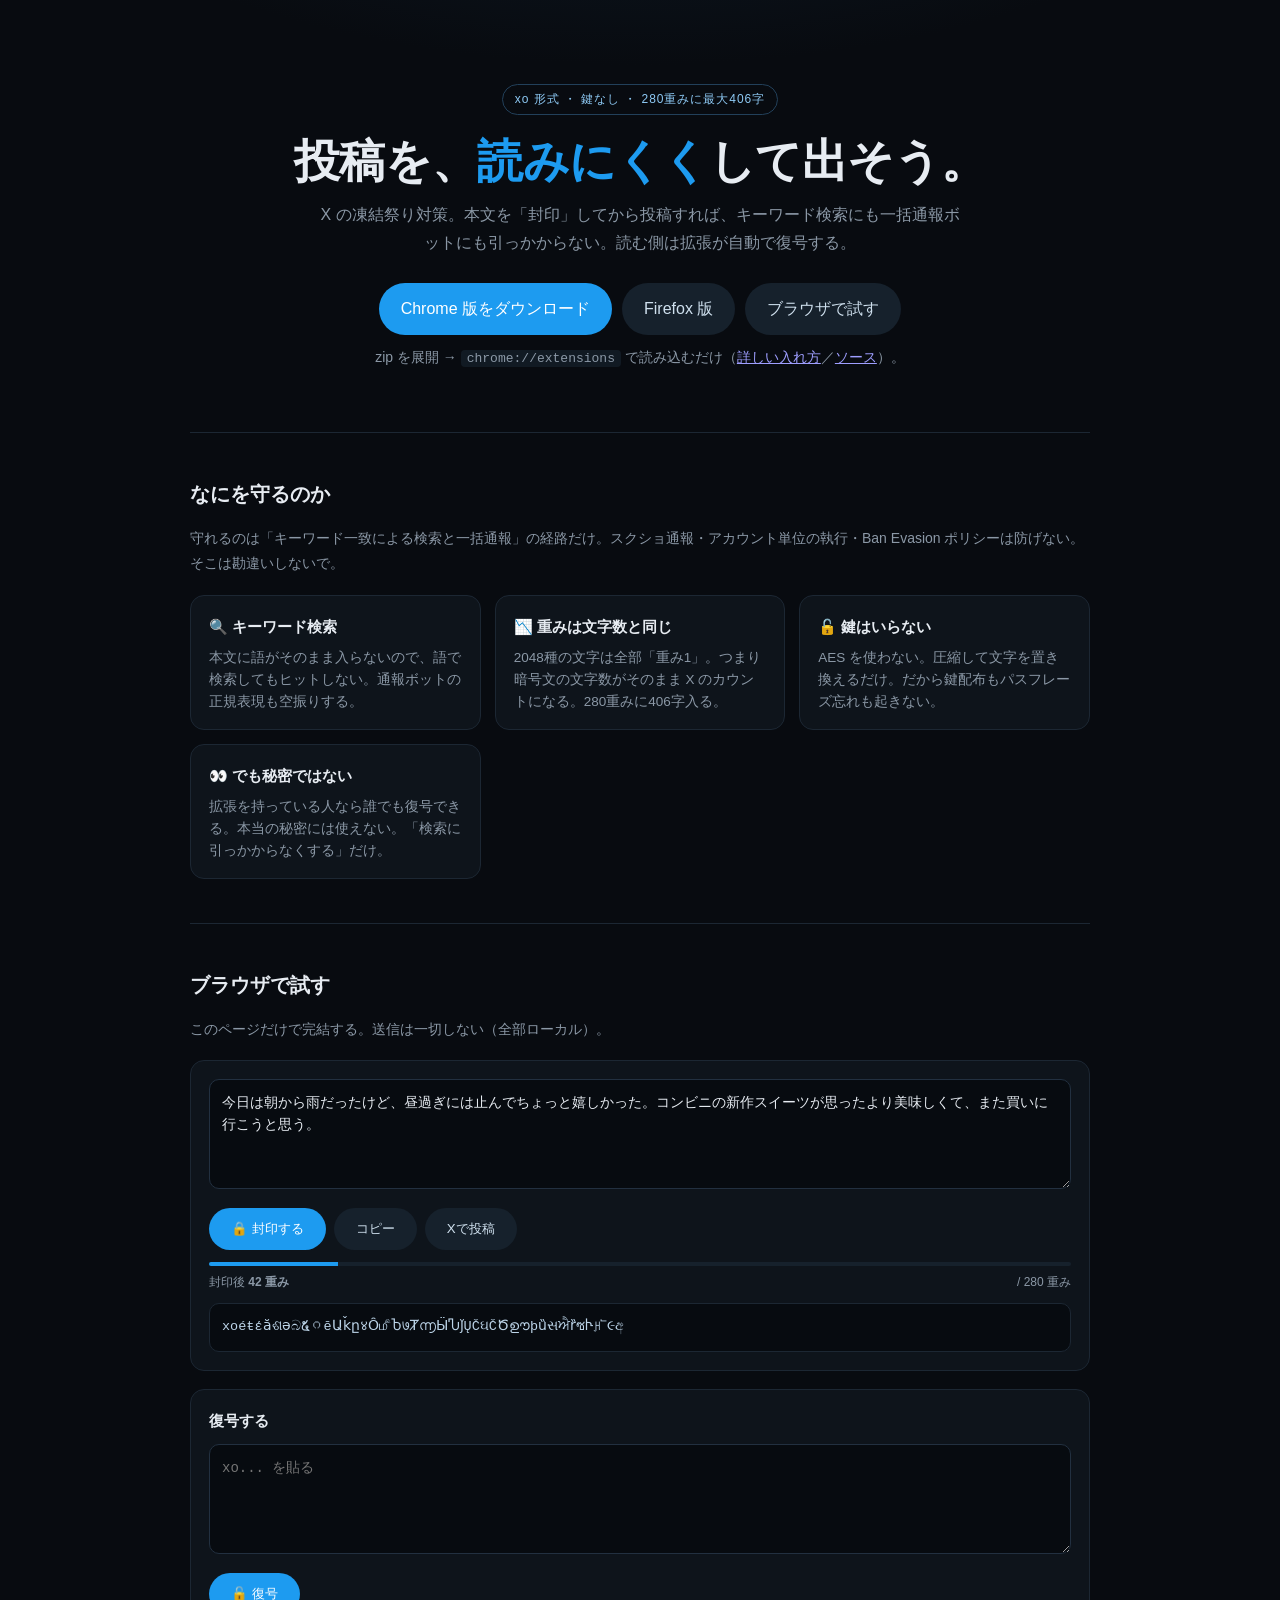
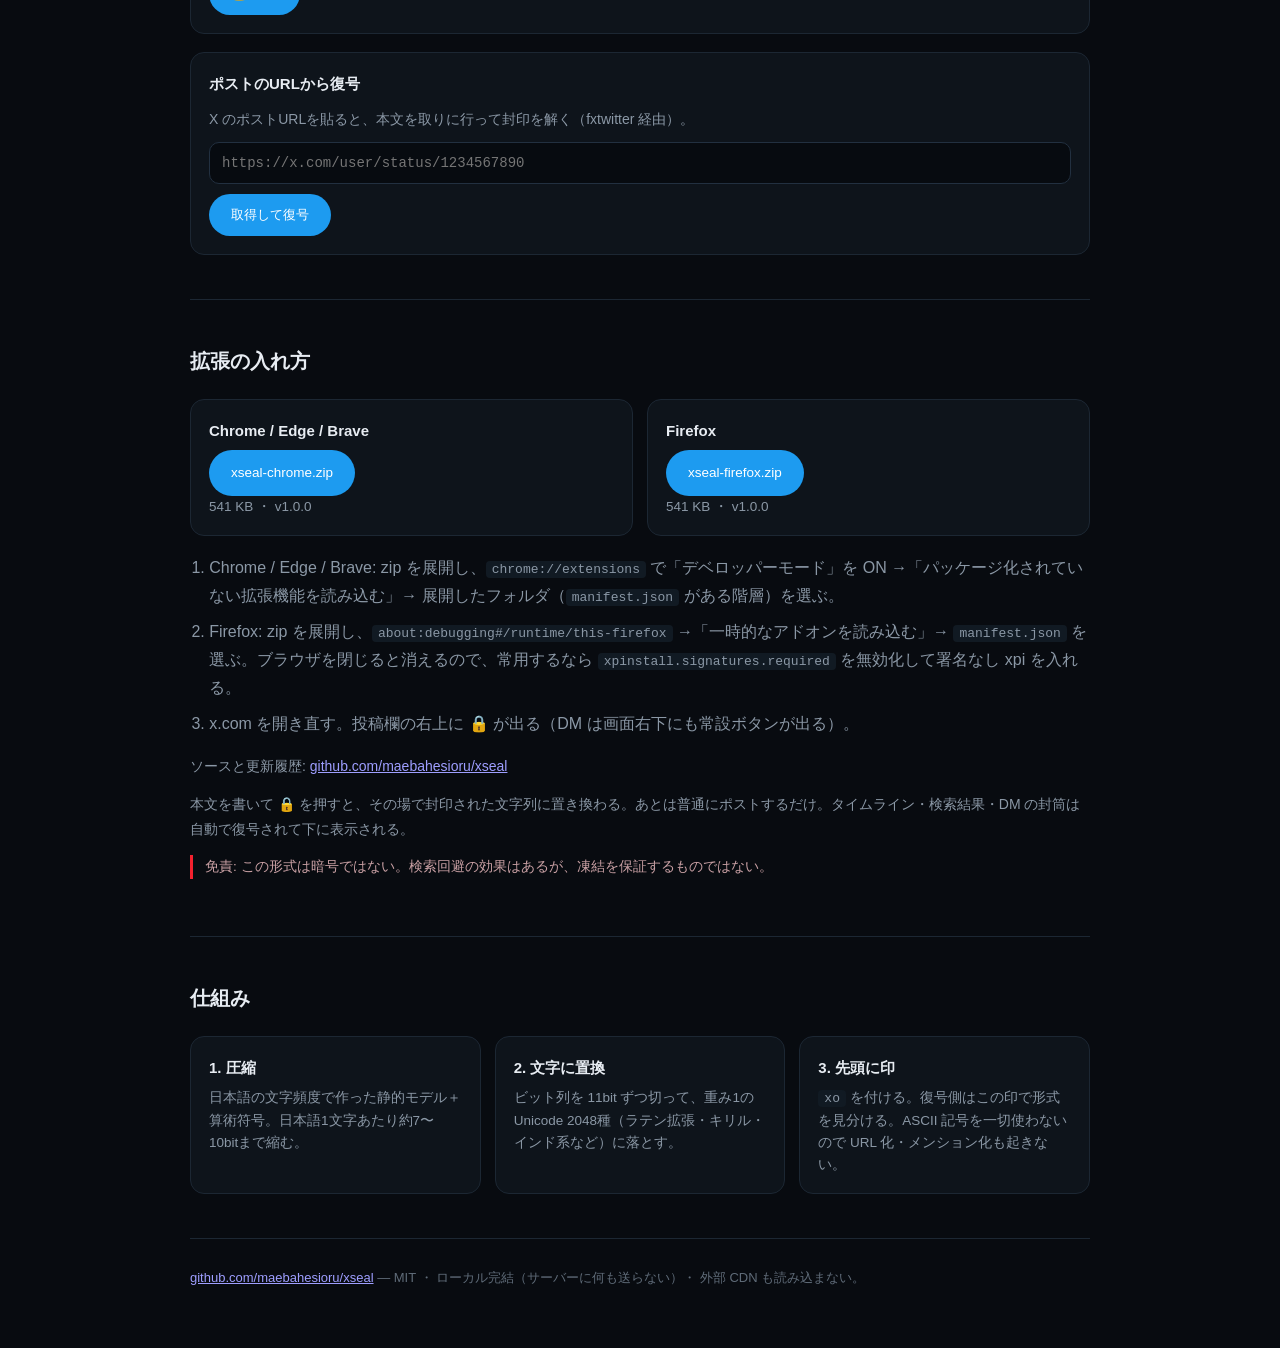
==== commit 22c01651: "サイトにダウンロードリンクと配布ページを追加 - ヒーローに Chrome / Firefox の zip 直リンク - 入れ方セクションを実配布物（Releases v1.0.0）に合わせて更新 -" ====
--- a/docs/index.html
+++ b/docs/index.html
@@ -54,9 +54,11 @@
     <h1>投稿を、<span>読みにくく</span>して出そう。</h1>
     <p class="lead">X の凍結祭り対策。本文を「封印」してから投稿すれば、キーワード検索にも一括通報ボットにも引っかからない。読む側は拡張が自動で復号する。</p>
     <div class="cta">
-      <a class="btn" href="#tool">ブラウザで試す</a>
-      <a class="btn ghost" href="#ext">拡張の入れ方</a>
+      <a class="btn" href="https://github.com/maebahesioru/xseal/releases/download/v1.0.0/xseal-chrome.zip">Chrome 版をダウンロード</a>
+      <a class="btn ghost" href="https://github.com/maebahesioru/xseal/releases/download/v1.0.0/xseal-firefox.zip">Firefox 版</a>
+      <a class="btn ghost" href="#tool">ブラウザで試す</a>
     </div>
+    <p class="muted" style="margin-top:10px">zip を展開 → <code>chrome://extensions</code> で読み込むだけ（<a href="#ext">詳しい入れ方</a>／<a href="https://github.com/maebahesioru/xseal">ソース</a>）。</p>
   </header>
 
   <section id="why">
@@ -104,11 +106,16 @@
 
   <section id="ext">
     <h2>拡張の入れ方</h2>
+    <div class="grid" style="margin-bottom:18px">
+      <div class="card"><h3>Chrome / Edge / Brave</h3><p><a class="btn" href="https://github.com/maebahesioru/xseal/releases/download/v1.0.0/xseal-chrome.zip">xseal-chrome.zip</a></p><p class="muted">541 KB ・ v1.0.0</p></div>
+      <div class="card"><h3>Firefox</h3><p><a class="btn" href="https://github.com/maebahesioru/xseal/releases/download/v1.0.0/xseal-firefox.zip">xseal-firefox.zip</a></p><p class="muted">541 KB ・ v1.0.0</p></div>
+    </div>
     <ol>
-      <li>Chrome / Edge / Brave: <code>chrome://extensions</code> を開き「デベロッパーモード」を ON →「パッケージ化されていない拡張機能を読み込む」→ <code>ext/chrome</code> を選ぶ。</li>
-      <li>Firefox: <code>about:debugging#/runtime/this-firefox</code> →「一時的なアドオンを読み込む」→ <code>ext/firefox/manifest.json</code> を選ぶ。</li>
-      <li>x.com を開き直す。投稿欄に 🔒 が出る。</li>
+      <li>Chrome / Edge / Brave: zip を展開し、<code>chrome://extensions</code> で「デベロッパーモード」を ON →「パッケージ化されていない拡張機能を読み込む」→ 展開したフォルダ（<code>manifest.json</code> がある階層）を選ぶ。</li>
+      <li>Firefox: zip を展開し、<code>about:debugging#/runtime/this-firefox</code> →「一時的なアドオンを読み込む」→ <code>manifest.json</code> を選ぶ。ブラウザを閉じると消えるので、常用するなら <code>xpinstall.signatures.required</code> を無効化して署名なし xpi を入れる。</li>
+      <li>x.com を開き直す。投稿欄の右上に 🔒 が出る（DM は画面右下にも常設ボタンが出る）。</li>
     </ol>
+    <p class="muted">ソースと更新履歴: <a href="https://github.com/maebahesioru/xseal">github.com/maebahesioru/xseal</a></p>
     <p class="muted">本文を書いて 🔒 を押すと、その場で封印された文字列に置き換わる。あとは普通にポストするだけ。タイムライン・検索結果・DM の封筒は自動で復号されて下に表示される。</p>
     <p class="warn">免責: この形式は暗号ではない。検索回避の効果はあるが、凍結を保証するものではない。</p>
   </section>
@@ -123,7 +130,7 @@
   </section>
 
   <footer>
-    xseal — ローカル完結。サーバーに何も送らない。実装は <code>x_cipher_research/</code> の <code>xseal.mjs</code> と同一コア。
+    <a href="https://github.com/maebahesioru/xseal">github.com/maebahesioru/xseal</a> — MIT ・ ローカル完結（サーバーに何も送らない）・ 外部 CDN も読み込まない。
   </footer>
 </div>
 
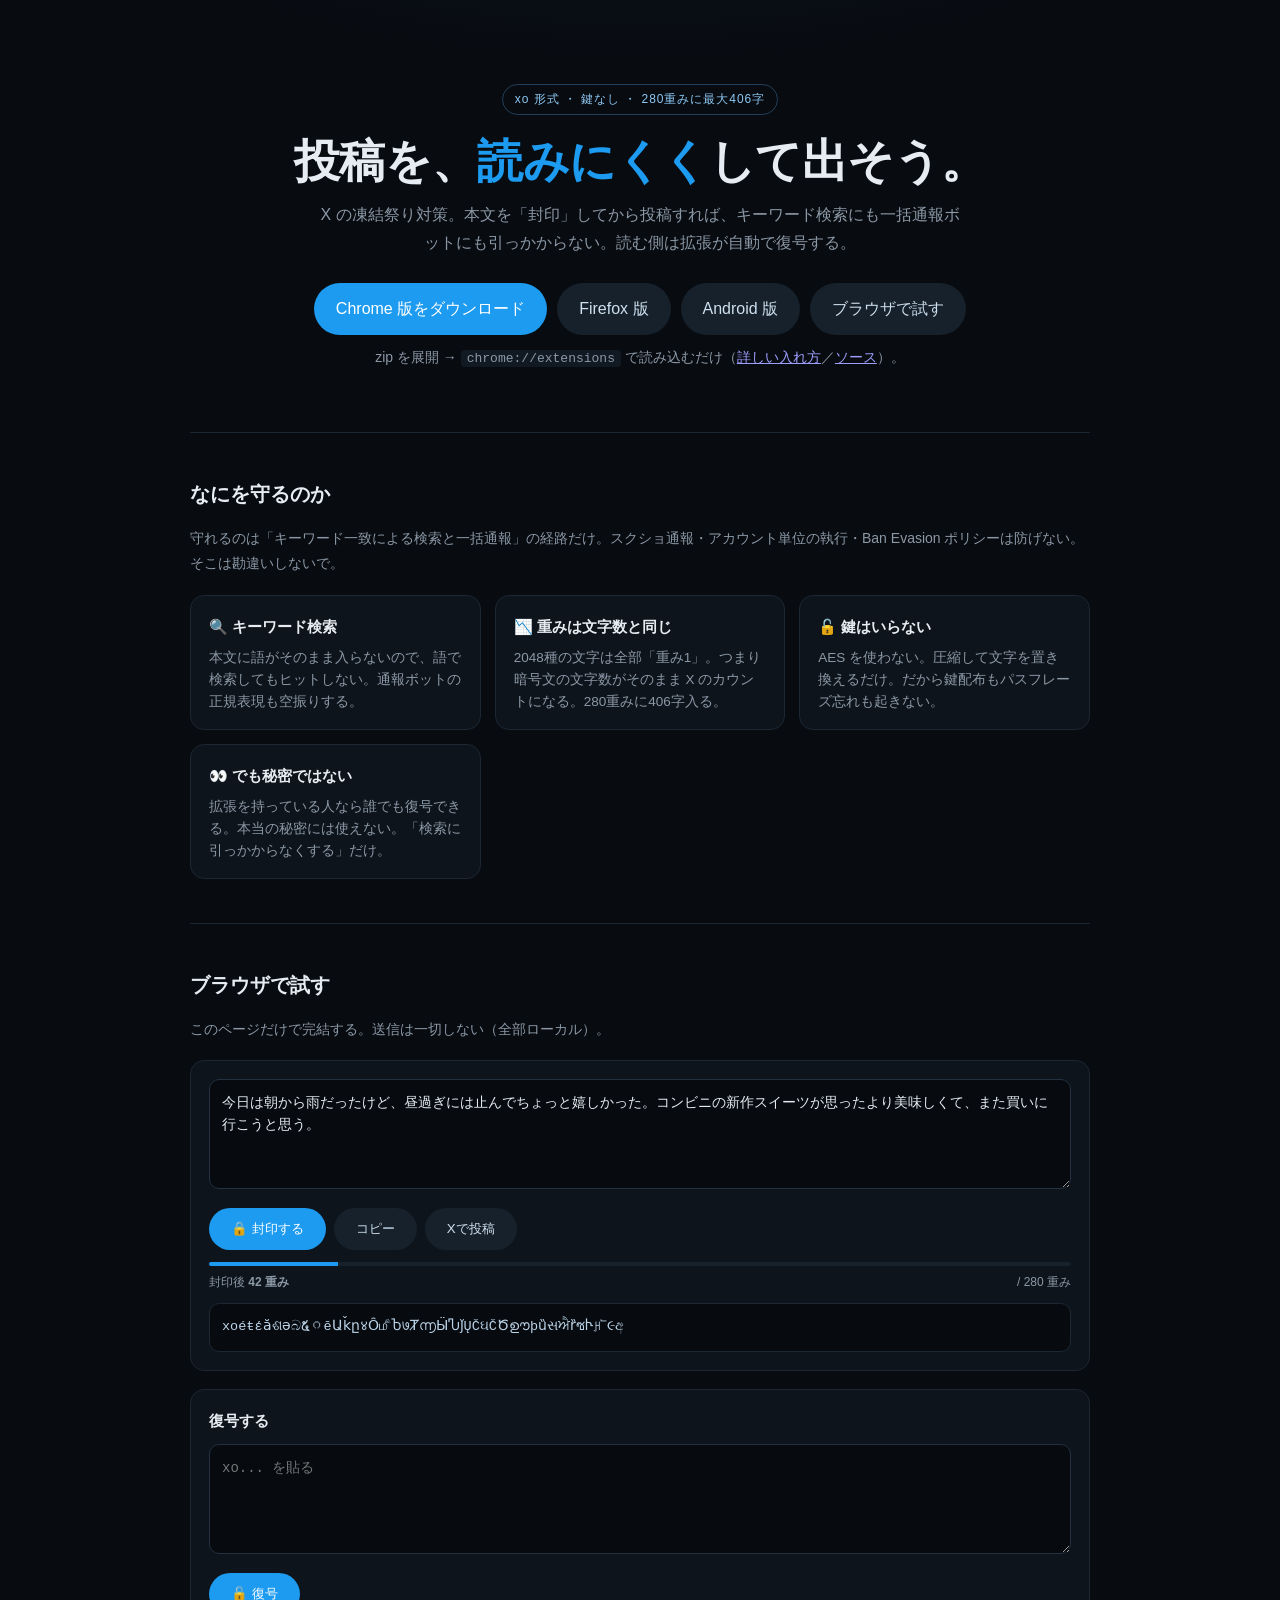
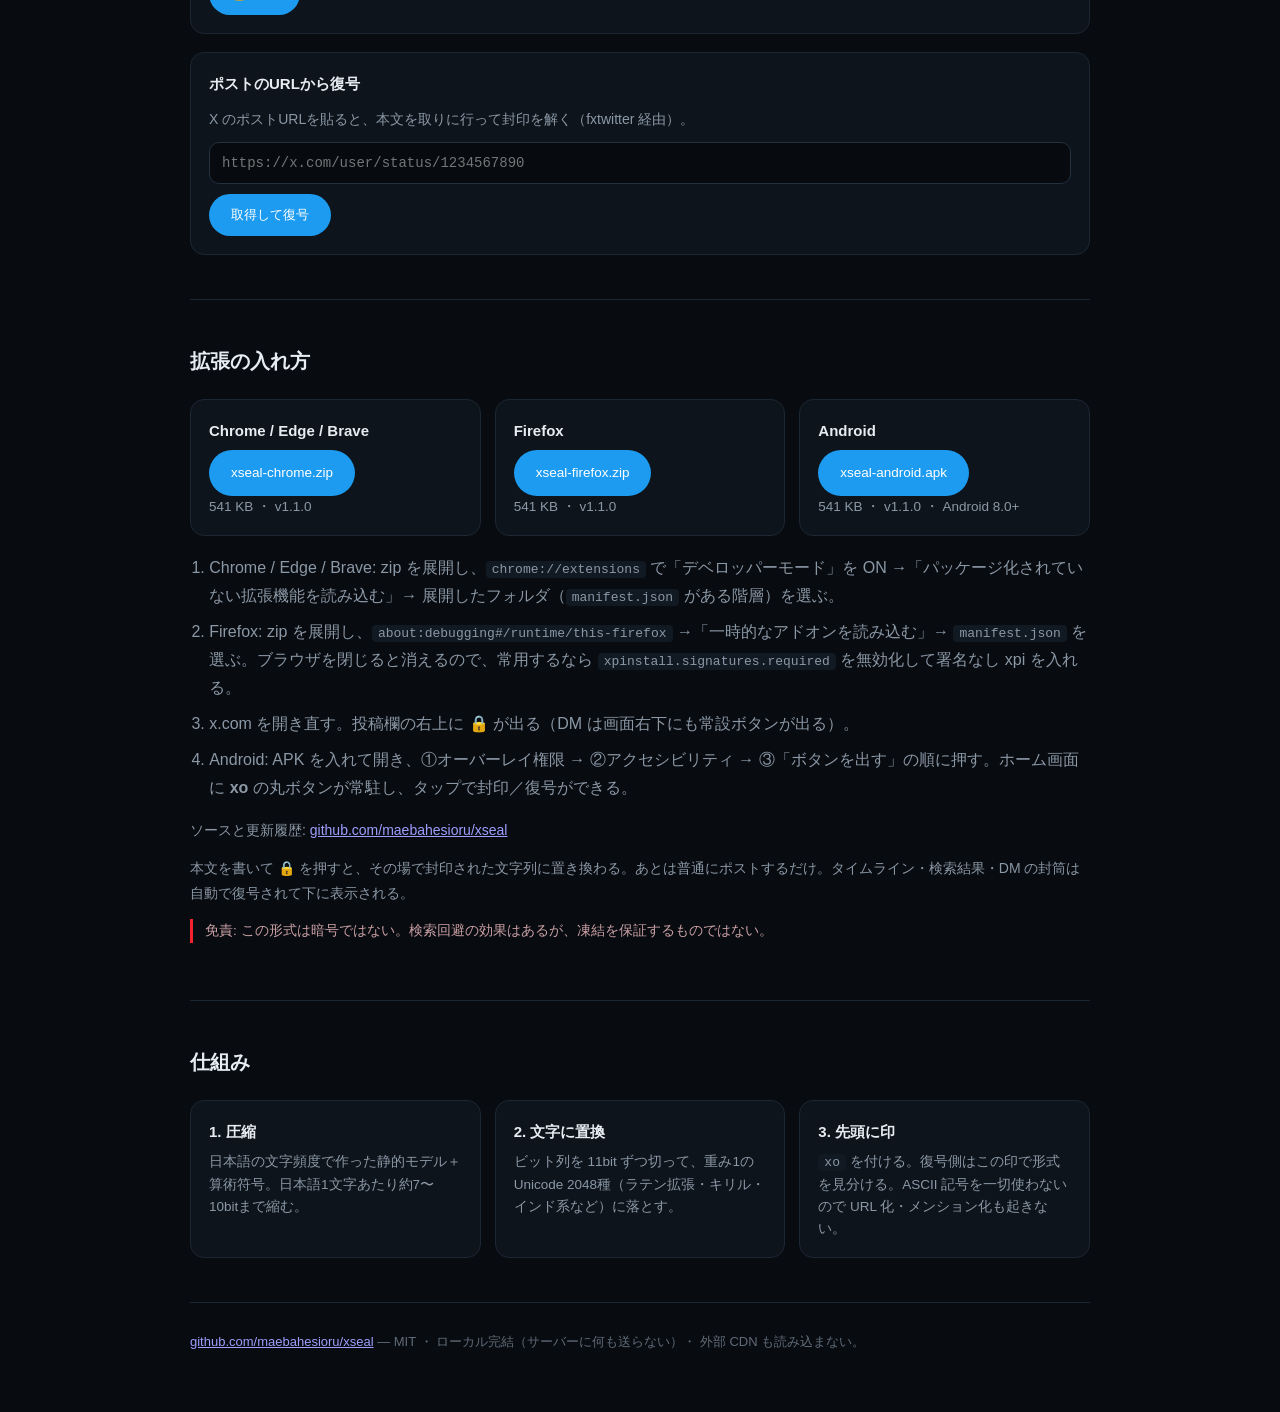
==== commit 00ac5191: "Android 版を追加（オーバーレイ常駐ボタン + AccessibilityService）" ====
--- a/docs/index.html
+++ b/docs/index.html
@@ -55,7 +55,8 @@
     <p class="lead">X の凍結祭り対策。本文を「封印」してから投稿すれば、キーワード検索にも一括通報ボットにも引っかからない。読む側は拡張が自動で復号する。</p>
     <div class="cta">
       <a class="btn" href="https://github.com/maebahesioru/xseal/releases/download/v1.0.0/xseal-chrome.zip">Chrome 版をダウンロード</a>
-      <a class="btn ghost" href="https://github.com/maebahesioru/xseal/releases/download/v1.0.0/xseal-firefox.zip">Firefox 版</a>
+      <a class="btn ghost" href="https://github.com/maebahesioru/xseal/releases/download/v1.1.0/xseal-firefox.zip">Firefox 版</a>
+      <a class="btn ghost" href="https://github.com/maebahesioru/xseal/releases/download/v1.1.0/xseal-android.apk">Android 版</a>
       <a class="btn ghost" href="#tool">ブラウザで試す</a>
     </div>
     <p class="muted" style="margin-top:10px">zip を展開 → <code>chrome://extensions</code> で読み込むだけ（<a href="#ext">詳しい入れ方</a>／<a href="https://github.com/maebahesioru/xseal">ソース</a>）。</p>
@@ -107,13 +108,15 @@
   <section id="ext">
     <h2>拡張の入れ方</h2>
     <div class="grid" style="margin-bottom:18px">
-      <div class="card"><h3>Chrome / Edge / Brave</h3><p><a class="btn" href="https://github.com/maebahesioru/xseal/releases/download/v1.0.0/xseal-chrome.zip">xseal-chrome.zip</a></p><p class="muted">541 KB ・ v1.0.0</p></div>
-      <div class="card"><h3>Firefox</h3><p><a class="btn" href="https://github.com/maebahesioru/xseal/releases/download/v1.0.0/xseal-firefox.zip">xseal-firefox.zip</a></p><p class="muted">541 KB ・ v1.0.0</p></div>
+      <div class="card"><h3>Chrome / Edge / Brave</h3><p><a class="btn" href="https://github.com/maebahesioru/xseal/releases/download/v1.1.0/xseal-chrome.zip">xseal-chrome.zip</a></p><p class="muted">541 KB ・ v1.1.0</p></div>
+      <div class="card"><h3>Firefox</h3><p><a class="btn" href="https://github.com/maebahesioru/xseal/releases/download/v1.1.0/xseal-firefox.zip">xseal-firefox.zip</a></p><p class="muted">541 KB ・ v1.1.0</p></div>
+      <div class="card"><h3>Android</h3><p><a class="btn" href="https://github.com/maebahesioru/xseal/releases/download/v1.1.0/xseal-android.apk">xseal-android.apk</a></p><p class="muted">541 KB ・ v1.1.0 ・ Android 8.0+</p></div>
     </div>
     <ol>
       <li>Chrome / Edge / Brave: zip を展開し、<code>chrome://extensions</code> で「デベロッパーモード」を ON →「パッケージ化されていない拡張機能を読み込む」→ 展開したフォルダ（<code>manifest.json</code> がある階層）を選ぶ。</li>
       <li>Firefox: zip を展開し、<code>about:debugging#/runtime/this-firefox</code> →「一時的なアドオンを読み込む」→ <code>manifest.json</code> を選ぶ。ブラウザを閉じると消えるので、常用するなら <code>xpinstall.signatures.required</code> を無効化して署名なし xpi を入れる。</li>
       <li>x.com を開き直す。投稿欄の右上に 🔒 が出る（DM は画面右下にも常設ボタンが出る）。</li>
+      <li>Android: APK を入れて開き、①オーバーレイ権限 → ②アクセシビリティ → ③「ボタンを出す」の順に押す。ホーム画面に <b>xo</b> の丸ボタンが常駐し、タップで封印／復号ができる。</li>
     </ol>
     <p class="muted">ソースと更新履歴: <a href="https://github.com/maebahesioru/xseal">github.com/maebahesioru/xseal</a></p>
     <p class="muted">本文を書いて 🔒 を押すと、その場で封印された文字列に置き換わる。あとは普通にポストするだけ。タイムライン・検索結果・DM の封筒は自動で復号されて下に表示される。</p>
